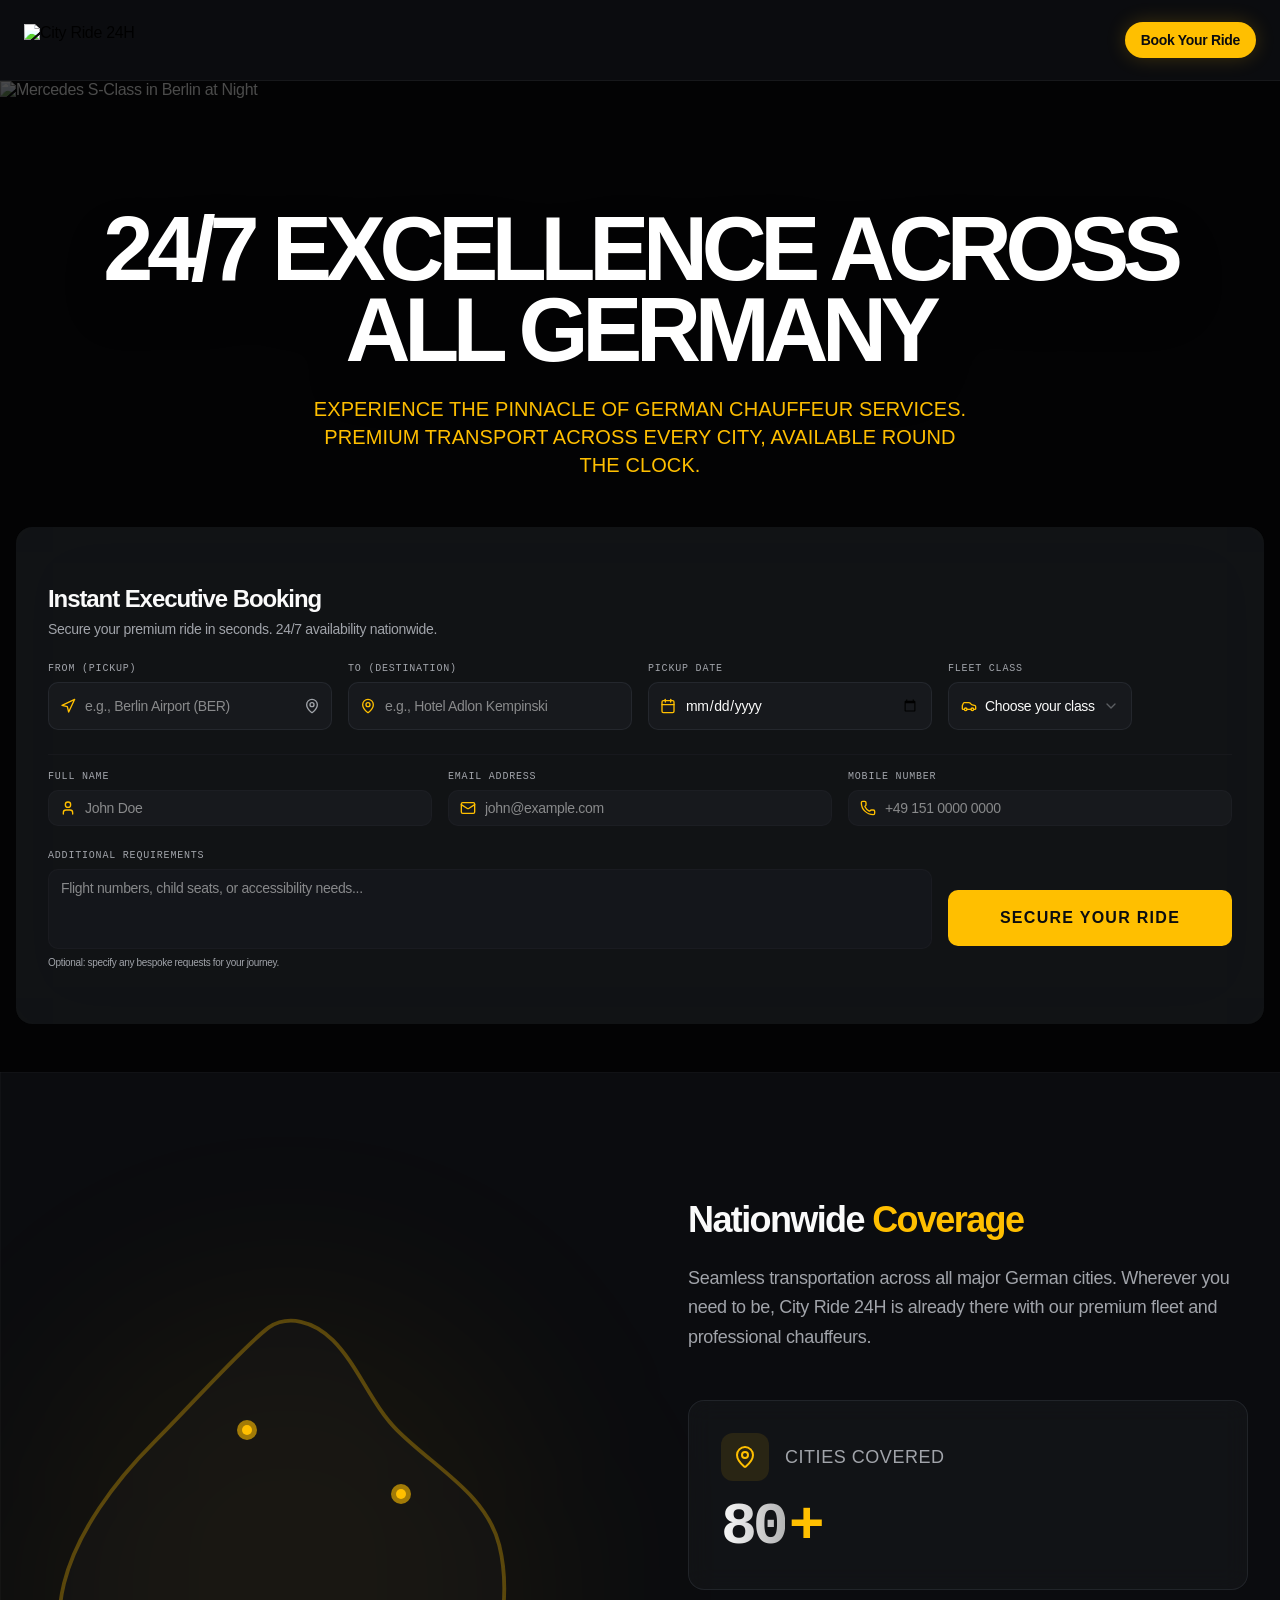
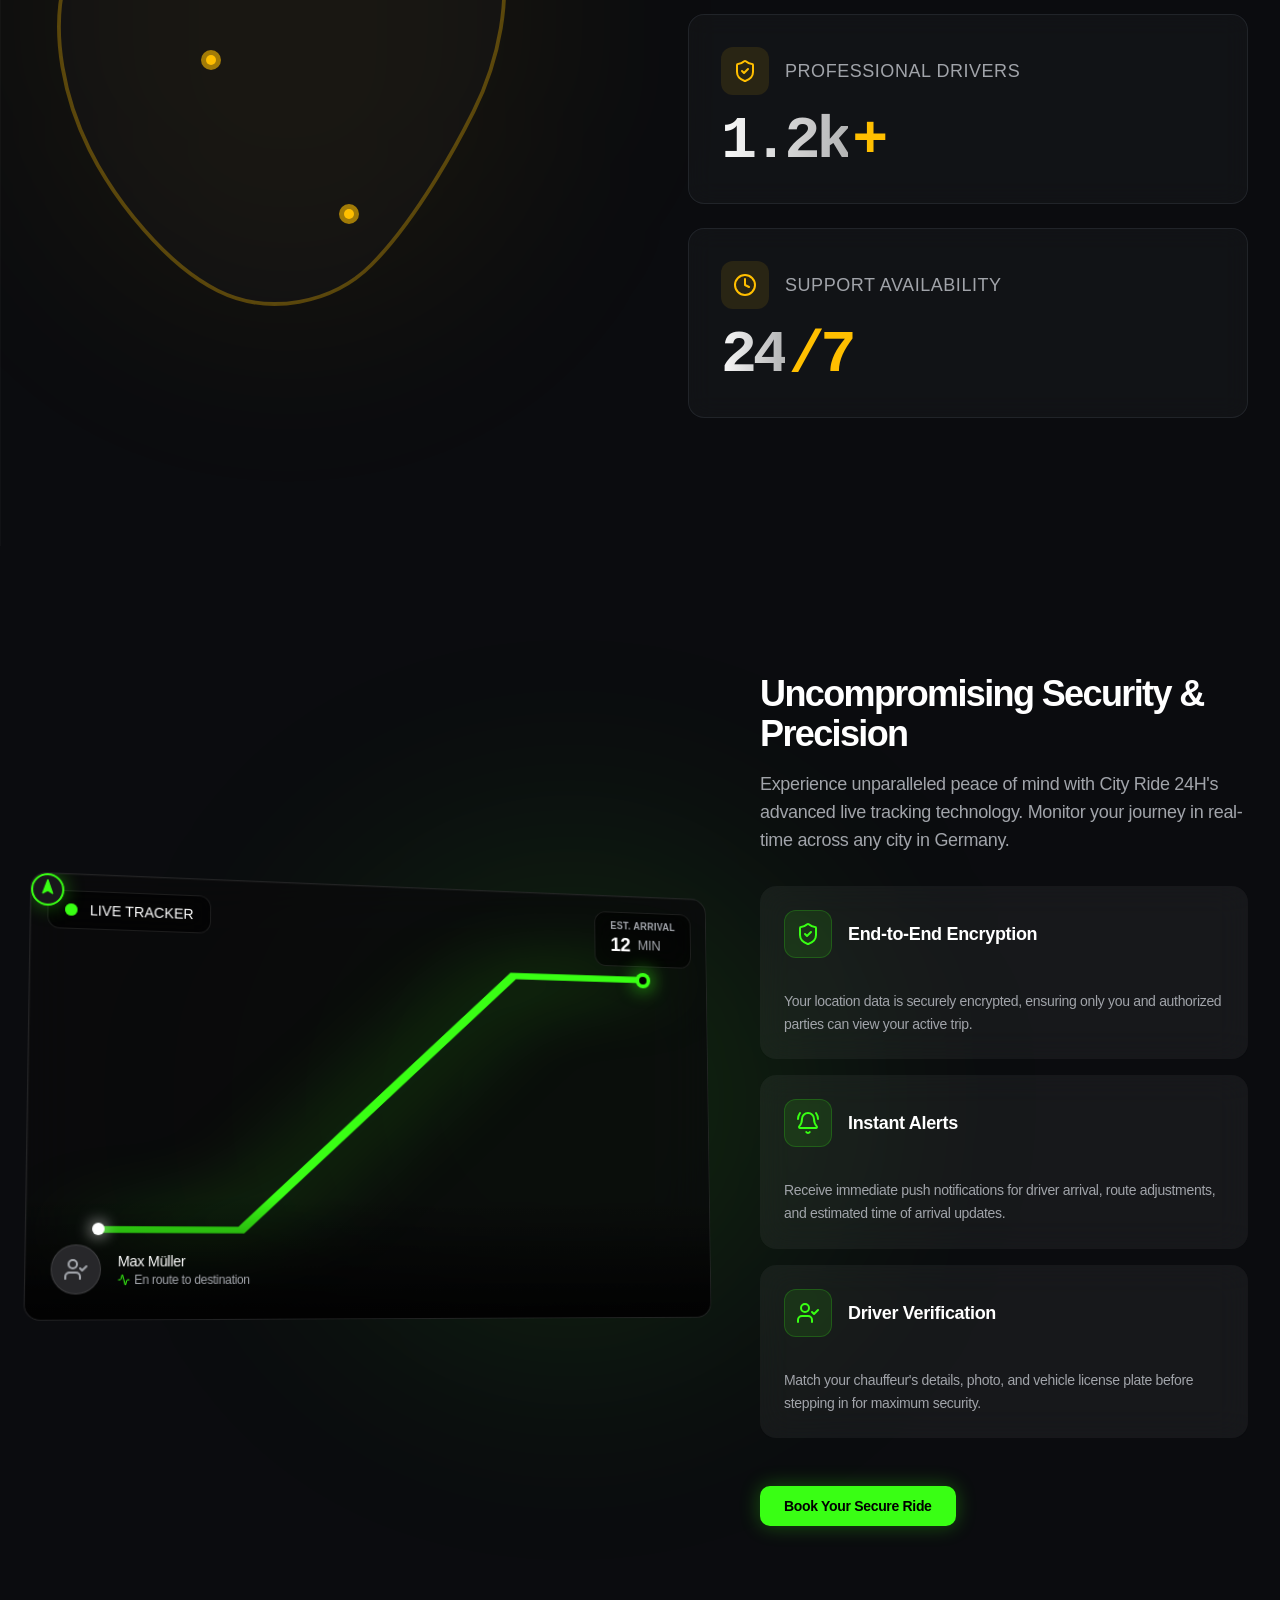
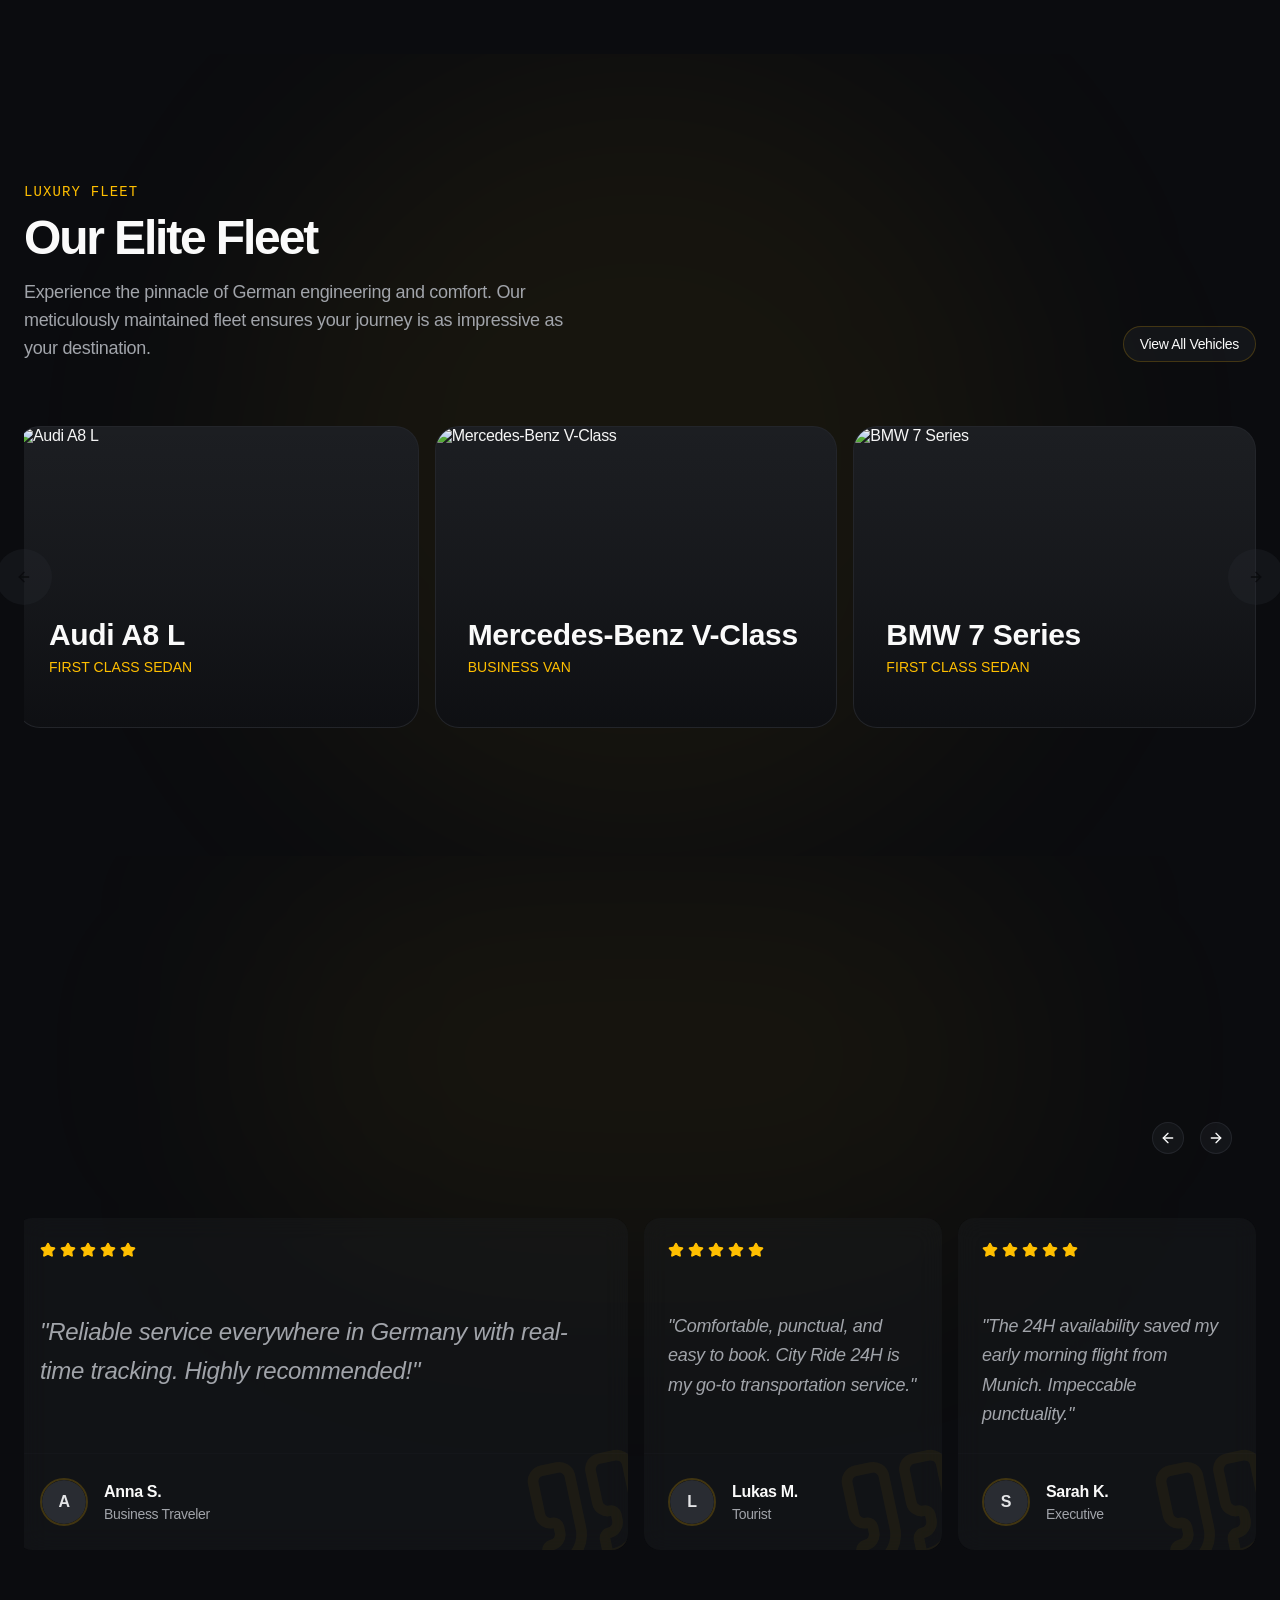
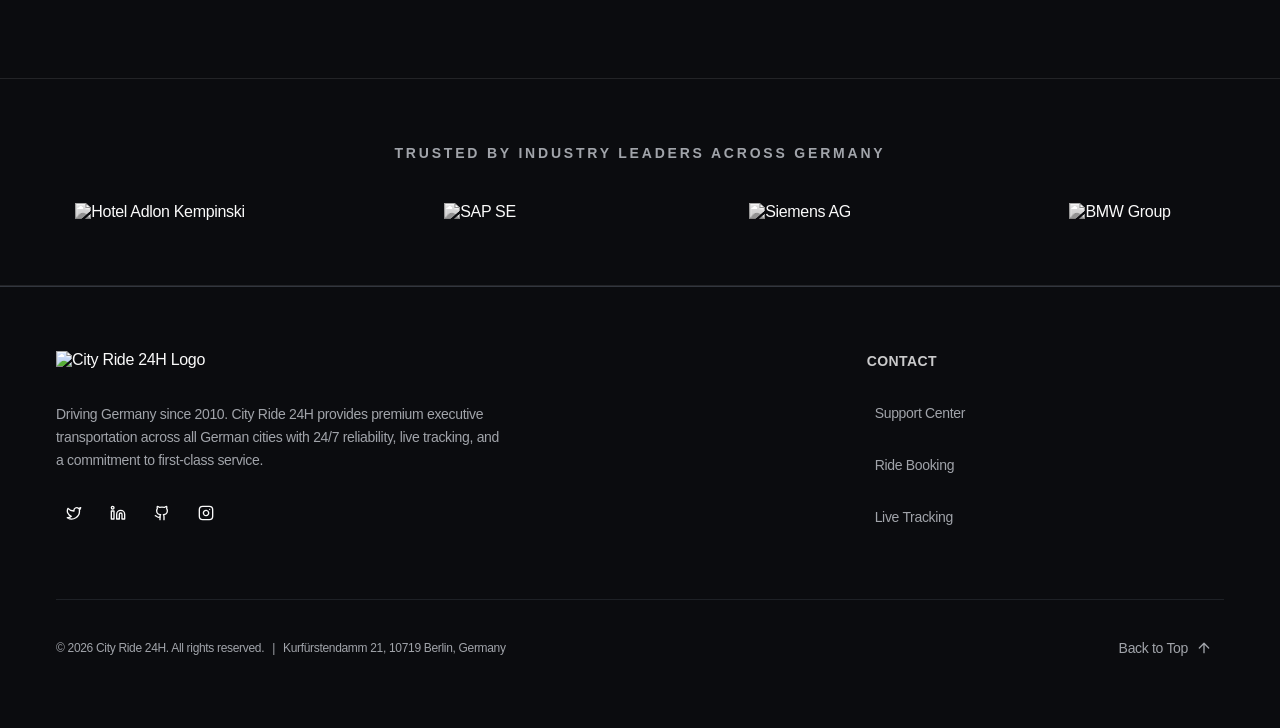
==== index.html @ a475030f "Create index.html" ====
<!DOCTYPE html>
<html lang="en-US">
    <head>
        <meta charset="UTF-8">
        <meta name="viewport" content="width=device-width, initial-scale=1">
        <link rel="profile" href="https://gmpg.org/xfn/11">
        <title>City Ride 24H &#8211;Your 24/7 Rides Masters</title>
        <meta name='robots' content='max-image-preview:large'/>
        <link rel="alternate" type="application/rss+xml" title="City Ride 24H &raquo; Feed" href="https://www.cityride24h.de/feed/"/>
        <link rel="alternate" type="application/rss+xml" title="City Ride 24H &raquo; Comments Feed" href="https://www.cityride24h.de/comments/feed/"/>
        <link rel="alternate" title="oEmbed (JSON)" type="application/json+oembed" href="https://www.cityride24h.de/wp-json/oembed/1.0/embed?url=https%3A%2F%2Fwww.cityride24h.de%2F"/>
        <link rel="alternate" title="oEmbed (XML)" type="text/xml+oembed" href="https://www.cityride24h.de/wp-json/oembed/1.0/embed?url=https%3A%2F%2Fwww.cityride24h.de%2F&#038;format=xml"/>
        <style id='wp-img-auto-sizes-contain-inline-css' type='text/css'>
            img:is([sizes=auto i],[sizes^="auto," i]) {
                contain-intrinsic-size: 3000px 1500px
            }

            /*# sourceURL=wp-img-auto-sizes-contain-inline-css */
        </style>
        <style id='wp-emoji-styles-inline-css' type='text/css'>
            img.wp-smiley, img.emoji {
                display: inline !important;
                border: none !important;
                box-shadow: none !important;
                height: 1em !important;
                width: 1em !important;
                margin: 0 0.07em !important;
                vertical-align: -0.1em !important;
                background: none !important;
                padding: 0 !important;
            }

            /*# sourceURL=wp-emoji-styles-inline-css */
        </style>
        <style id='wp-block-library-inline-css' type='text/css'>
            :root {
                --wp-block-synced-color: #7a00df;
                --wp-block-synced-color--rgb: 122,0,223;
                --wp-bound-block-color: var(--wp-block-synced-color);
                --wp-editor-canvas-background: #ddd;
                --wp-admin-theme-color: #007cba;
                --wp-admin-theme-color--rgb: 0,124,186;
                --wp-admin-theme-color-darker-10: #006ba1;
                --wp-admin-theme-color-darker-10--rgb: 0,107,160.5;
                --wp-admin-theme-color-darker-20: #005a87;
                --wp-admin-theme-color-darker-20--rgb: 0,90,135;
                --wp-admin-border-width-focus: 2px
            }

            @media (min-resolution: 192dpi) {
                :root {
                    --wp-admin-border-width-focus:1.5px
                }
            }

            .wp-element-button {
                cursor: pointer
            }

            :root .has-very-light-gray-background-color {
                background-color: #eee
            }

            :root .has-very-dark-gray-background-color {
                background-color: #313131
            }

            :root .has-very-light-gray-color {
                color: #eee
            }

            :root .has-very-dark-gray-color {
                color: #313131
            }

            :root .has-vivid-green-cyan-to-vivid-cyan-blue-gradient-background {
                background: linear-gradient(135deg,#00d084,#0693e3)
            }

            :root .has-purple-crush-gradient-background {
                background: linear-gradient(135deg,#34e2e4,#4721fb 50%,#ab1dfe)
            }

            :root .has-hazy-dawn-gradient-background {
                background: linear-gradient(135deg,#faaca8,#dad0ec)
            }

            :root .has-subdued-olive-gradient-background {
                background: linear-gradient(135deg,#fafae1,#67a671)
            }

            :root .has-atomic-cream-gradient-background {
                background: linear-gradient(135deg,#fdd79a,#004a59)
            }

            :root .has-nightshade-gradient-background {
                background: linear-gradient(135deg,#330968,#31cdcf)
            }

            :root .has-midnight-gradient-background {
                background: linear-gradient(135deg,#020381,#2874fc)
            }

            :root {
                --wp--preset--font-size--normal: 16px;
                --wp--preset--font-size--huge: 42px
            }

            .has-regular-font-size {
                font-size: 1em
            }

            .has-larger-font-size {
                font-size: 2.625em
            }

            .has-normal-font-size {
                font-size: var(--wp--preset--font-size--normal)
            }

            .has-huge-font-size {
                font-size: var(--wp--preset--font-size--huge)
            }

            .has-text-align-center {
                text-align: center
            }

            .has-text-align-left {
                text-align: left
            }

            .has-text-align-right {
                text-align: right
            }

            .has-fit-text {
                white-space: nowrap!important
            }

            #end-resizable-editor-section {
                display: none
            }

            .aligncenter {
                clear: both
            }

            .items-justified-left {
                justify-content: flex-start
            }

            .items-justified-center {
                justify-content: center
            }

            .items-justified-right {
                justify-content: flex-end
            }

            .items-justified-space-between {
                justify-content: space-between
            }

            .screen-reader-text {
                border: 0;
                clip-path: inset(50%);
                height: 1px;
                margin: -1px;
                overflow: hidden;
                padding: 0;
                position: absolute;
                width: 1px;
                word-wrap: normal!important
            }

            .screen-reader-text:focus {
                background-color: #ddd;
                clip-path: none;
                color: #444;
                display: block;
                font-size: 1em;
                height: auto;
                left: 5px;
                line-height: normal;
                padding: 15px 23px 14px;
                text-decoration: none;
                top: 5px;
                width: auto;
                z-index: 100000
            }

            html :where(.has-border-color) {
                border-style: solid
            }

            html :where([style*=border-top-color]) {
                border-top-style: solid
            }

            html :where([style*=border-right-color]) {
                border-right-style: solid
            }

            html :where([style*=border-bottom-color]) {
                border-bottom-style: solid
            }

            html :where([style*=border-left-color]) {
                border-left-style: solid
            }

            html :where([style*=border-width]) {
                border-style: solid
            }

            html :where([style*=border-top-width]) {
                border-top-style: solid
            }

            html :where([style*=border-right-width]) {
                border-right-style: solid
            }

            html :where([style*=border-bottom-width]) {
                border-bottom-style: solid
            }

            html :where([style*=border-left-width]) {
                border-left-style: solid
            }

            html :where(img[class*=wp-image-]) {
                height: auto;
                max-width: 100%
            }

            :where(figure) {
                margin: 0 0 1em
            }

            html :where(.is-position-sticky) {
                --wp-admin--admin-bar--position-offset: var(--wp-admin--admin-bar--height,0px)
            }

            @media screen and (max-width: 600px) {
                html :where(.is-position-sticky) {
                    --wp-admin--admin-bar--position-offset:0px
                }
            }

            /*# sourceURL=wp-block-library-inline-css */
        </style>
        <style id='classic-theme-styles-inline-css' type='text/css'>
            /*! This file is auto-generated */
            .wp-block-button__link {
                color: #fff;
                background-color: #32373c;
                border-radius: 9999px;
                box-shadow: none;
                text-decoration: none;
                padding: calc(.667em + 2px) calc(1.333em + 2px);
                font-size: 1.125em
            }

            .wp-block-file__button {
                background: #32373c;
                color: #fff;
                text-decoration: none
            }

            /*# sourceURL=/wp-includes/css/classic-themes.min.css */
        </style>
        <style id='global-styles-inline-css' type='text/css'>
            :root {
                --wp--preset--aspect-ratio--square: 1;
                --wp--preset--aspect-ratio--4-3: 4/3;
                --wp--preset--aspect-ratio--3-4: 3/4;
                --wp--preset--aspect-ratio--3-2: 3/2;
                --wp--preset--aspect-ratio--2-3: 2/3;
                --wp--preset--aspect-ratio--16-9: 16/9;
                --wp--preset--aspect-ratio--9-16: 9/16;
                --wp--preset--color--black: #000000;
                --wp--preset--color--cyan-bluish-gray: #abb8c3;
                --wp--preset--color--white: #ffffff;
                --wp--preset--color--pale-pink: #f78da7;
                --wp--preset--color--vivid-red: #cf2e2e;
                --wp--preset--color--luminous-vivid-orange: #ff6900;
                --wp--preset--color--luminous-vivid-amber: #fcb900;
                --wp--preset--color--light-green-cyan: #7bdcb5;
                --wp--preset--color--vivid-green-cyan: #00d084;
                --wp--preset--color--pale-cyan-blue: #8ed1fc;
                --wp--preset--color--vivid-cyan-blue: #0693e3;
                --wp--preset--color--vivid-purple: #9b51e0;
                --wp--preset--gradient--vivid-cyan-blue-to-vivid-purple: linear-gradient(135deg,rgb(6,147,227) 0%,rgb(155,81,224) 100%);
                --wp--preset--gradient--light-green-cyan-to-vivid-green-cyan: linear-gradient(135deg,rgb(122,220,180) 0%,rgb(0,208,130) 100%);
                --wp--preset--gradient--luminous-vivid-amber-to-luminous-vivid-orange: linear-gradient(135deg,rgb(252,185,0) 0%,rgb(255,105,0) 100%);
                --wp--preset--gradient--luminous-vivid-orange-to-vivid-red: linear-gradient(135deg,rgb(255,105,0) 0%,rgb(207,46,46) 100%);
                --wp--preset--gradient--very-light-gray-to-cyan-bluish-gray: linear-gradient(135deg,rgb(238,238,238) 0%,rgb(169,184,195) 100%);
                --wp--preset--gradient--cool-to-warm-spectrum: linear-gradient(135deg,rgb(74,234,220) 0%,rgb(151,120,209) 20%,rgb(207,42,186) 40%,rgb(238,44,130) 60%,rgb(251,105,98) 80%,rgb(254,248,76) 100%);
                --wp--preset--gradient--blush-light-purple: linear-gradient(135deg,rgb(255,206,236) 0%,rgb(152,150,240) 100%);
                --wp--preset--gradient--blush-bordeaux: linear-gradient(135deg,rgb(254,205,165) 0%,rgb(254,45,45) 50%,rgb(107,0,62) 100%);
                --wp--preset--gradient--luminous-dusk: linear-gradient(135deg,rgb(255,203,112) 0%,rgb(199,81,192) 50%,rgb(65,88,208) 100%);
                --wp--preset--gradient--pale-ocean: linear-gradient(135deg,rgb(255,245,203) 0%,rgb(182,227,212) 50%,rgb(51,167,181) 100%);
                --wp--preset--gradient--electric-grass: linear-gradient(135deg,rgb(202,248,128) 0%,rgb(113,206,126) 100%);
                --wp--preset--gradient--midnight: linear-gradient(135deg,rgb(2,3,129) 0%,rgb(40,116,252) 100%);
                --wp--preset--font-size--small: 13px;
                --wp--preset--font-size--medium: 20px;
                --wp--preset--font-size--large: 36px;
                --wp--preset--font-size--x-large: 42px;
                --wp--preset--spacing--20: 0.44rem;
                --wp--preset--spacing--30: 0.67rem;
                --wp--preset--spacing--40: 1rem;
                --wp--preset--spacing--50: 1.5rem;
                --wp--preset--spacing--60: 2.25rem;
                --wp--preset--spacing--70: 3.38rem;
                --wp--preset--spacing--80: 5.06rem;
                --wp--preset--shadow--natural: 6px 6px 9px rgba(0, 0, 0, 0.2);
                --wp--preset--shadow--deep: 12px 12px 50px rgba(0, 0, 0, 0.4);
                --wp--preset--shadow--sharp: 6px 6px 0px rgba(0, 0, 0, 0.2);
                --wp--preset--shadow--outlined: 6px 6px 0px -3px rgb(255, 255, 255), 6px 6px rgb(0, 0, 0);
                --wp--preset--shadow--crisp: 6px 6px 0px rgb(0, 0, 0);
            }

            :where(.is-layout-flex) {
                gap: 0.5em;
            }

            :where(.is-layout-grid) {
                gap: 0.5em;
            }

            body .is-layout-flex {
                display: flex;
            }

            .is-layout-flex {
                flex-wrap: wrap;
                align-items: center;
            }

            .is-layout-flex > :is(*, div) {
                margin: 0;
            }

            body .is-layout-grid {
                display: grid;
            }

            .is-layout-grid > :is(*, div) {
                margin: 0;
            }

            :where(.wp-block-columns.is-layout-flex) {
                gap: 2em;
            }

            :where(.wp-block-columns.is-layout-grid) {
                gap: 2em;
            }

            :where(.wp-block-post-template.is-layout-flex) {
                gap: 1.25em;
            }

            :where(.wp-block-post-template.is-layout-grid) {
                gap: 1.25em;
            }

            .has-black-color {
                color: var(--wp--preset--color--black) !important;
            }

            .has-cyan-bluish-gray-color {
                color: var(--wp--preset--color--cyan-bluish-gray) !important;
            }

            .has-white-color {
                color: var(--wp--preset--color--white) !important;
            }

            .has-pale-pink-color {
                color: var(--wp--preset--color--pale-pink) !important;
            }

            .has-vivid-red-color {
                color: var(--wp--preset--color--vivid-red) !important;
            }

            .has-luminous-vivid-orange-color {
                color: var(--wp--preset--color--luminous-vivid-orange) !important;
            }

            .has-luminous-vivid-amber-color {
                color: var(--wp--preset--color--luminous-vivid-amber) !important;
            }

            .has-light-green-cyan-color {
                color: var(--wp--preset--color--light-green-cyan) !important;
            }

            .has-vivid-green-cyan-color {
                color: var(--wp--preset--color--vivid-green-cyan) !important;
            }

            .has-pale-cyan-blue-color {
                color: var(--wp--preset--color--pale-cyan-blue) !important;
            }

            .has-vivid-cyan-blue-color {
                color: var(--wp--preset--color--vivid-cyan-blue) !important;
            }

            .has-vivid-purple-color {
                color: var(--wp--preset--color--vivid-purple) !important;
            }

            .has-black-background-color {
                background-color: var(--wp--preset--color--black) !important;
            }

            .has-cyan-bluish-gray-background-color {
                background-color: var(--wp--preset--color--cyan-bluish-gray) !important;
            }

            .has-white-background-color {
                background-color: var(--wp--preset--color--white) !important;
            }

            .has-pale-pink-background-color {
                background-color: var(--wp--preset--color--pale-pink) !important;
            }

            .has-vivid-red-background-color {
                background-color: var(--wp--preset--color--vivid-red) !important;
            }

            .has-luminous-vivid-orange-background-color {
                background-color: var(--wp--preset--color--luminous-vivid-orange) !important;
            }

            .has-luminous-vivid-amber-background-color {
                background-color: var(--wp--preset--color--luminous-vivid-amber) !important;
            }

            .has-light-green-cyan-background-color {
                background-color: var(--wp--preset--color--light-green-cyan) !important;
            }

            .has-vivid-green-cyan-background-color {
                background-color: var(--wp--preset--color--vivid-green-cyan) !important;
            }

            .has-pale-cyan-blue-background-color {
                background-color: var(--wp--preset--color--pale-cyan-blue) !important;
            }

            .has-vivid-cyan-blue-background-color {
                background-color: var(--wp--preset--color--vivid-cyan-blue) !important;
            }

            .has-vivid-purple-background-color {
                background-color: var(--wp--preset--color--vivid-purple) !important;
            }

            .has-black-border-color {
                border-color: var(--wp--preset--color--black) !important;
            }

            .has-cyan-bluish-gray-border-color {
                border-color: var(--wp--preset--color--cyan-bluish-gray) !important;
            }

            .has-white-border-color {
                border-color: var(--wp--preset--color--white) !important;
            }

            .has-pale-pink-border-color {
                border-color: var(--wp--preset--color--pale-pink) !important;
            }

            .has-vivid-red-border-color {
                border-color: var(--wp--preset--color--vivid-red) !important;
            }

            .has-luminous-vivid-orange-border-color {
                border-color: var(--wp--preset--color--luminous-vivid-orange) !important;
            }

            .has-luminous-vivid-amber-border-color {
                border-color: var(--wp--preset--color--luminous-vivid-amber) !important;
            }

            .has-light-green-cyan-border-color {
                border-color: var(--wp--preset--color--light-green-cyan) !important;
            }

            .has-vivid-green-cyan-border-color {
                border-color: var(--wp--preset--color--vivid-green-cyan) !important;
            }

            .has-pale-cyan-blue-border-color {
                border-color: var(--wp--preset--color--pale-cyan-blue) !important;
            }

            .has-vivid-cyan-blue-border-color {
                border-color: var(--wp--preset--color--vivid-cyan-blue) !important;
            }

            .has-vivid-purple-border-color {
                border-color: var(--wp--preset--color--vivid-purple) !important;
            }

            .has-vivid-cyan-blue-to-vivid-purple-gradient-background {
                background: var(--wp--preset--gradient--vivid-cyan-blue-to-vivid-purple) !important;
            }

            .has-light-green-cyan-to-vivid-green-cyan-gradient-background {
                background: var(--wp--preset--gradient--light-green-cyan-to-vivid-green-cyan) !important;
            }

            .has-luminous-vivid-amber-to-luminous-vivid-orange-gradient-background {
                background: var(--wp--preset--gradient--luminous-vivid-amber-to-luminous-vivid-orange) !important;
            }

            .has-luminous-vivid-orange-to-vivid-red-gradient-background {
                background: var(--wp--preset--gradient--luminous-vivid-orange-to-vivid-red) !important;
            }

            .has-very-light-gray-to-cyan-bluish-gray-gradient-background {
                background: var(--wp--preset--gradient--very-light-gray-to-cyan-bluish-gray) !important;
            }

            .has-cool-to-warm-spectrum-gradient-background {
                background: var(--wp--preset--gradient--cool-to-warm-spectrum) !important;
            }

            .has-blush-light-purple-gradient-background {
                background: var(--wp--preset--gradient--blush-light-purple) !important;
            }

            .has-blush-bordeaux-gradient-background {
                background: var(--wp--preset--gradient--blush-bordeaux) !important;
            }

            .has-luminous-dusk-gradient-background {
                background: var(--wp--preset--gradient--luminous-dusk) !important;
            }

            .has-pale-ocean-gradient-background {
                background: var(--wp--preset--gradient--pale-ocean) !important;
            }

            .has-electric-grass-gradient-background {
                background: var(--wp--preset--gradient--electric-grass) !important;
            }

            .has-midnight-gradient-background {
                background: var(--wp--preset--gradient--midnight) !important;
            }

            .has-small-font-size {
                font-size: var(--wp--preset--font-size--small) !important;
            }

            .has-medium-font-size {
                font-size: var(--wp--preset--font-size--medium) !important;
            }

            .has-large-font-size {
                font-size: var(--wp--preset--font-size--large) !important;
            }

            .has-x-large-font-size {
                font-size: var(--wp--preset--font-size--x-large) !important;
            }

            /*# sourceURL=global-styles-inline-css */
        </style>
        <link rel='stylesheet' id='wvc-theme-style-css' href='https://www.cityride24h.de/wp-content/themes/wvc-theme/style.css?ver=1.13.50' type='text/css' media='all'/>
        <style id='wvc-page-style-inline-css' type='text/css'>
            @layer properties {
                @supports (((-webkit-hyphens: none)) and (not (margin-trim:inline))) or ((-moz-orient:inline) and (not (color:rgb(from red r g b)))) {
                    *,:before,:after,::backdrop {
                        --tw-translate-x:0;
                        --tw-translate-y: 0;
                        --tw-translate-z: 0;
                        --tw-scale-x: 1;
                        --tw-scale-y: 1;
                        --tw-scale-z: 1;
                        --tw-rotate-x: initial;
                        --tw-rotate-y: initial;
                        --tw-rotate-z: initial;
                        --tw-skew-x: initial;
                        --tw-skew-y: initial;
                        --tw-scroll-snap-strictness: proximity;
                        --tw-space-y-reverse: 0;
                        --tw-space-x-reverse: 0;
                        --tw-border-style: solid;
                        --tw-gradient-position: initial;
                        --tw-gradient-from: #0000;
                        --tw-gradient-via: #0000;
                        --tw-gradient-to: #0000;
                        --tw-gradient-stops: initial;
                        --tw-gradient-via-stops: initial;
                        --tw-gradient-from-position: 0%;
                        --tw-gradient-via-position: 50%;
                        --tw-gradient-to-position: 100%;
                        --tw-leading: initial;
                        --tw-font-weight: initial;
                        --tw-tracking: initial;
                        --tw-ordinal: initial;
                        --tw-slashed-zero: initial;
                        --tw-numeric-figure: initial;
                        --tw-numeric-spacing: initial;
                        --tw-numeric-fraction: initial;
                        --tw-shadow: 0 0 #0000;
                        --tw-shadow-color: initial;
                        --tw-shadow-alpha: 100%;
                        --tw-inset-shadow: 0 0 #0000;
                        --tw-inset-shadow-color: initial;
                        --tw-inset-shadow-alpha: 100%;
                        --tw-ring-color: initial;
                        --tw-ring-shadow: 0 0 #0000;
                        --tw-inset-ring-color: initial;
                        --tw-inset-ring-shadow: 0 0 #0000;
                        --tw-ring-inset: initial;
                        --tw-ring-offset-width: 0px;
                        --tw-ring-offset-color: #fff;
                        --tw-ring-offset-shadow: 0 0 #0000;
                        --tw-outline-style: solid;
                        --tw-blur: initial;
                        --tw-brightness: initial;
                        --tw-contrast: initial;
                        --tw-grayscale: initial;
                        --tw-hue-rotate: initial;
                        --tw-invert: initial;
                        --tw-opacity: initial;
                        --tw-saturate: initial;
                        --tw-sepia: initial;
                        --tw-drop-shadow: initial;
                        --tw-drop-shadow-color: initial;
                        --tw-drop-shadow-alpha: 100%;
                        --tw-drop-shadow-size: initial;
                        --tw-backdrop-blur: initial;
                        --tw-backdrop-brightness: initial;
                        --tw-backdrop-contrast: initial;
                        --tw-backdrop-grayscale: initial;
                        --tw-backdrop-hue-rotate: initial;
                        --tw-backdrop-invert: initial;
                        --tw-backdrop-opacity: initial;
                        --tw-backdrop-saturate: initial;
                        --tw-backdrop-sepia: initial;
                        --tw-duration: initial;
                        --tw-ease: initial;
                        --tw-content: "";
                        --tw-animation-delay: 0s;
                        --tw-animation-direction: normal;
                        --tw-animation-duration: initial;
                        --tw-animation-fill-mode: none;
                        --tw-animation-iteration-count: 1;
                        --tw-enter-blur: 0;
                        --tw-enter-opacity: 1;
                        --tw-enter-rotate: 0;
                        --tw-enter-scale: 1;
                        --tw-enter-translate-x: 0;
                        --tw-enter-translate-y: 0;
                        --tw-exit-blur: 0;
                        --tw-exit-opacity: 1;
                        --tw-exit-rotate: 0;
                        --tw-exit-scale: 1;
                        --tw-exit-translate-x: 0;
                        --tw-exit-translate-y: 0
                    }
                }
            }

            @layer theme {
                :root,:host {
                    --font-sans: var(--font-sans);
                    --font-serif: var(--font-serif);
                    --font-mono: var(--font-mono);
                    --color-red-500: oklch(63.7% .237 25.331);
                    --color-red-600: oklch(57.7% .245 27.325);
                    --color-green-600: oklch(62.7% .194 149.214);
                    --color-gray-100: oklch(96.7% .003 264.542);
                    --color-gray-200: oklch(92.8% .006 264.531);
                    --color-zinc-400: oklch(70.5% .015 286.067);
                    --color-zinc-800: oklch(27.4% .006 286.033);
                    --color-zinc-900: oklch(21% .006 285.885);
                    --color-zinc-950: oklch(14.1% .005 285.823);
                    --color-neutral-100: oklch(97% 0 0);
                    --color-neutral-300: oklch(87% 0 0);
                    --color-black: #000;
                    --color-white: #fff;
                    --spacing: .25rem;
                    --container-xs: 20rem;
                    --container-sm: 24rem;
                    --container-md: 28rem;
                    --container-lg: 32rem;
                    --container-xl: 36rem;
                    --container-2xl: 42rem;
                    --container-3xl: 48rem;
                    --container-4xl: 56rem;
                    --container-5xl: 64rem;
                    --container-6xl: 72rem;
                    --container-7xl: 80rem;
                    --text-xs: .75rem;
                    --text-xs--line-height: calc(1/.75);
                    --text-sm: .875rem;
                    --text-sm--line-height: calc(1.25/.875);
                    --text-base: 1rem;
                    --text-base--line-height: calc(1.5/1);
                    --text-lg: 1.125rem;
                    --text-lg--line-height: calc(1.75/1.125);
                    --text-xl: 1.25rem;
                    --text-xl--line-height: calc(1.75/1.25);
                    --text-2xl: 1.5rem;
                    --text-2xl--line-height: calc(2/1.5);
                    --text-3xl: 1.875rem;
                    --text-3xl--line-height: calc(2.25/1.875);
                    --text-4xl: 2.25rem;
                    --text-4xl--line-height: calc(2.5/2.25);
                    --text-5xl: 3rem;
                    --text-5xl--line-height: 1;
                    --text-6xl: 3.75rem;
                    --text-6xl--line-height: 1;
                    --text-7xl: 4.5rem;
                    --text-7xl--line-height: 1;
                    --font-weight-normal: 400;
                    --font-weight-medium: 500;
                    --font-weight-semibold: 600;
                    --font-weight-bold: 700;
                    --font-weight-extrabold: 800;
                    --font-weight-black: 900;
                    --tracking-normal: var(--tracking-normal);
                    --leading-tight: 1.25;
                    --leading-relaxed: 1.625;
                    --leading-loose: 2;
                    --radius-2xl: 1rem;
                    --radius-3xl: 1.5rem;
                    --shadow-2xs: var(--shadow-2xs);
                    --shadow-xs: var(--shadow-xs);
                    --shadow-sm: var(--shadow-sm);
                    --shadow-md: var(--shadow-md);
                    --shadow-lg: var(--shadow-lg);
                    --shadow-xl: var(--shadow-xl);
                    --shadow-2xl: var(--shadow-2xl);
                    --drop-shadow-2xl: 0 25px 25px #00000026;
                    --ease-out: cubic-bezier(0,0,.2,1);
                    --ease-in-out: cubic-bezier(.4,0,.2,1);
                    --animate-spin: spin 1s linear infinite;
                    --animate-ping: ping 1s cubic-bezier(0,0,.2,1)infinite;
                    --animate-pulse: pulse 2s cubic-bezier(.4,0,.6,1)infinite;
                    --blur-sm: 8px;
                    --blur-md: 12px;
                    --blur-lg: 16px;
                    --blur-xl: 24px;
                    --blur-2xl: 40px;
                    --blur-3xl: 64px;
                    --aspect-video: 16/9;
                    --default-transition-duration: .15s;
                    --default-transition-timing-function: cubic-bezier(.4,0,.2,1);
                    --default-font-family: var(--font-sans);
                    --default-mono-font-family: var(--font-mono);
                    --shadow: var(--shadow);
                    --color-primary: var(--primary);
                    --color-border: var(--border);
                    --font-inter: var(--font-inter);
                    --font-roboto-mono: var(--font-roboto-mono);
                    --font-playfair: var(--font-playfair);
                    --font-caveat: var(--font-caveat);
                    --font-calSans: var(--font-calSans);
                    --font-bebas-neue: var(--font-bebas-neue);
                    --font-instrumentSerif: var(--font-instrumentSerif);
                    --font-merriweather: var(--font-merriweather);
                    --font-ubuntu: var(--font-ubuntu);
                    --font-dm-sans: var(--font-dm-sans);
                    --font-instrument-sans: var(--font-instrument-sans);
                    --font-assistant: var(--font-assistant);
                    --font-poppins: var(--font-poppins);
                    --font-hedvigLettersSerif: var(--font-hedvigLettersSerif);
                    --font-antonio: var(--font-antonio)
                }
            }

            @layer base {
                *,:after,:before,::backdrop {
                    box-sizing: border-box;
                    border: 0 solid;
                    margin: 0;
                    padding: 0
                }

                ::file-selector-button {
                    box-sizing: border-box;
                    border: 0 solid;
                    margin: 0;
                    padding: 0
                }

                html,: host {
                    -webkit-text-size-adjust:100%;
                    tab-size: 4;
                    line-height: 1.5;
                    font-family: var(--default-font-family,ui-sans-serif,system-ui,sans-serif,"Apple Color Emoji","Segoe UI Emoji","Segoe UI Symbol","Noto Color Emoji");
                    font-feature-settings: var(--default-font-feature-settings,normal);
                    font-variation-settings: var(--default-font-variation-settings,normal);
                    -webkit-tap-highlight-color: transparent
                }

                hr {
                    height: 0;
                    color: inherit;
                    border-top-width: 1px
                }

                abbr: where([title]) {
                    -webkit-text-decoration:underline dotted;
                    text-decoration: underline dotted
                }

                h1,h2,h3,h4,h5,h6 {
                    font-size: inherit;
                    font-weight: inherit
                }

                a {
                    color: inherit;
                    -webkit-text-decoration: inherit;
                    -webkit-text-decoration: inherit;
                    -webkit-text-decoration: inherit;
                    text-decoration: inherit
                }

                b,strong {
                    font-weight: bolder
                }

                code,kbd,samp,pre {
                    font-family: var(--default-mono-font-family,ui-monospace,SFMono-Regular,Menlo,Monaco,Consolas,"Liberation Mono","Courier New",monospace);
                    font-feature-settings: var(--default-mono-font-feature-settings,normal);
                    font-variation-settings: var(--default-mono-font-variation-settings,normal);
                    font-size: 1em
                }

                small {
                    font-size: 80%
                }

                sub,sup {
                    vertical-align: baseline;
                    font-size: 75%;
                    line-height: 0;
                    position: relative
                }

                sub {
                    bottom: -.25em
                }

                sup {
                    top: -.5em
                }

                table {
                    text-indent: 0;
                    border-color: inherit;
                    border-collapse: collapse
                }

                :-moz-focusring {
                    outline: auto
                }

                progress {
                    vertical-align: baseline
                }

                summary {
                    display: list-item
                }

                ol,ul,menu {
                    list-style: none
                }

                img,svg,video,canvas,audio,iframe,embed,object {
                    vertical-align: middle;
                    display: block
                }

                img,video {
                    max-width: 100%;
                    height: auto
                }

                button,input,select,optgroup,textarea {
                    font: inherit;
                    font-feature-settings: inherit;
                    font-variation-settings: inherit;
                    letter-spacing: inherit;
                    color: inherit;
                    opacity: 1;
                    background-color: #0000;
                    border-radius: 0
                }

                ::file-selector-button {
                    font: inherit;
                    font-feature-settings: inherit;
                    font-variation-settings: inherit;
                    letter-spacing: inherit;
                    color: inherit;
                    opacity: 1;
                    background-color: #0000;
                    border-radius: 0
                }

                :where(select: is([multiple],[size])) optgroup {
                    font-weight:bolder
                }

                :where(select: is([multiple],[size])) optgroup option {
                    padding-inline-start:20px
                }

                ::file-selector-button {
                    margin-inline-end:4px}

                ::placeholder {
                    opacity: 1
                }

                @supports (not ((-webkit-appearance: -apple-pay-button))) or (contain-intrinsic-size:1px) {
                    ::placeholder {
                        color:currentColor
                    }

                    @supports (color: color-mix(in lab,red,red)) {
                        ::placeholder {
                            color:color-mix(in oklab,currentcolor 50%,transparent)
                        }
                    }
                }

                textarea {
                    resize: vertical
                }

                ::-webkit-search-decoration {
                    -webkit-appearance: none
                }

                ::-webkit-date-and-time-value {
                    min-height: 1lh;
                    text-align: inherit
                }

                ::-webkit-datetime-edit {
                    display: inline-flex
                }

                ::-webkit-datetime-edit-fields-wrapper {
                    padding: 0
                }

                ::-webkit-datetime-edit {
                    padding-block:0}

                ::-webkit-datetime-edit-year-field {
                    padding-block:0}

                ::-webkit-datetime-edit-month-field {
                    padding-block:0}

                ::-webkit-datetime-edit-day-field {
                    padding-block:0}

                ::-webkit-datetime-edit-hour-field {
                    padding-block:0}

                ::-webkit-datetime-edit-minute-field {
                    padding-block:0}

                ::-webkit-datetime-edit-second-field {
                    padding-block:0}

                ::-webkit-datetime-edit-millisecond-field {
                    padding-block:0}

                ::-webkit-datetime-edit-meridiem-field {
                    padding-block:0}

                :-moz-ui-invalid {
                    box-shadow: none
                }

                button,input: where([type=button],[type=reset],[type=submit]) {
                    appearance:button
                }

                ::file-selector-button {
                    appearance: button
                }

                ::-webkit-inner-spin-button {
                    height: auto
                }

                ::-webkit-outer-spin-button {
                    height: auto
                }

                [hidden]: where(:not([hidden=until-found])) {
                    display:none!important
                }

                @supports (color: color-mix(in lab,red,red)) {
                    * {
                        outline-color:color-mix(in oklab,var(--ring)50%,transparent)
                    }
                }

                body {
                    background-color: var(--background);
                    font-family: var(--font-sans);
                    color: var(--foreground);
                    -webkit-font-smoothing: antialiased;
                    -moz-osx-font-smoothing: grayscale;
                    scrollbar-gutter: stable
                }

                * {
                    border-color: var(--border);
                    outline-color: var(--ring)
                }

                @supports (color: color-mix(in lab,red,red)) {
                    * {
                        outline-color:color-mix(in oklab,var(--ring)50%,transparent)
                    }
                }

                body {
                    background-color: var(--background);
                    color: var(--foreground)
                }
            }

            @layer components {
                button {
                    cursor: pointer
                }

                [class*=border] {
                    border-color: var(--border)
                }
            }

            @layer utilities {
                .\@container\/card-header {
                    container: card-header/inline-size
                }

                .pointer-events-auto {
                    pointer-events: auto
                }

                .pointer-events-none {
                    pointer-events: none
                }

                .invisible {
                    visibility: hidden
                }

                .sr-only {
                    clip: rect(0,0,0,0);
                    white-space: nowrap;
                    border-width: 0;
                    width: 1px;
                    height: 1px;
                    margin: -1px;
                    padding: 0;
                    position: absolute;
                    overflow: hidden
                }

                .absolute {
                    position: absolute
                }

                .fixed {
                    position: fixed
                }

                .relative {
                    position: relative
                }

                .static {
                    position: static
                }

                .sticky {
                    position: sticky
                }

                .inset-0 {
                    inset: calc(var(--spacing)*0)
                }

                .inset-x-0 {
                    inset-inline: calc(var(--spacing)*0)
                }

                .inset-y-0 {
                    inset-block: calc(var(--spacing)*0)
                }

                .-top-1 {
                    top: calc(var(--spacing)*-1)
                }

                .-top-12 {
                    top: calc(var(--spacing)*-12)
                }

                .-top-24 {
                    top: calc(var(--spacing)*-24)
                }

                .top-0 {
                    top: calc(var(--spacing)*0)
                }

                .top-1 {
                    top: calc(var(--spacing)*1)
                }

                .top-1\.5 {
                    top: calc(var(--spacing)*1.5)
                }

                .top-1\/2 {
                    top: 50%
                }

                .top-1\/4 {
                    top: 25%
                }

                .top-3\.5 {
                    top: calc(var(--spacing)*3.5)
                }

                .top-4 {
                    top: calc(var(--spacing)*4)
                }

                .top-6 {
                    top: calc(var(--spacing)*6)
                }

                .top-8 {
                    top: calc(var(--spacing)*8)
                }

                .top-24 {
                    top: calc(var(--spacing)*24)
                }

                .top-\[-10\%\] {
                    top: -10%
                }

                .top-\[1px\] {
                    top: 1px
                }

                .top-\[20\%\] {
                    top: 20%
                }

                .top-\[50\%\] {
                    top: 50%
                }

                .top-\[60\%\] {
                    top: 60%
                }

                .top-\[80\%\] {
                    top: 80%
                }

                .top-full {
                    top: 100%
                }

                .-right-1 {
                    right: calc(var(--spacing)*-1)
                }

                .-right-6 {
                    right: calc(var(--spacing)*-6)
                }

                .-right-7 {
                    right: calc(var(--spacing)*-7)
                }

                .-right-12 {
                    right: calc(var(--spacing)*-12)
                }

                .-right-24 {
                    right: calc(var(--spacing)*-24)
                }

                .right-0 {
                    right: calc(var(--spacing)*0)
                }

                .right-1 {
                    right: calc(var(--spacing)*1)
                }

                .right-2 {
                    right: calc(var(--spacing)*2)
                }

                .right-3 {
                    right: calc(var(--spacing)*3)
                }

                .right-4 {
                    right: calc(var(--spacing)*4)
                }

                .right-6 {
                    right: calc(var(--spacing)*6)
                }

                .right-\[-5\%\] {
                    right: -5%
                }

                .right-full {
                    right: 100%
                }

                .-bottom-6 {
                    bottom: calc(var(--spacing)*-6)
                }

                .-bottom-12 {
                    bottom: calc(var(--spacing)*-12)
                }

                .-bottom-24 {
                    bottom: calc(var(--spacing)*-24)
                }

                .bottom-0 {
                    bottom: calc(var(--spacing)*0)
                }

                .bottom-6 {
                    bottom: calc(var(--spacing)*6)
                }

                .bottom-8 {
                    bottom: calc(var(--spacing)*8)
                }

                .bottom-\[-10\%\] {
                    bottom: -10%
                }

                .bottom-full {
                    bottom: 100%
                }

                .-left-7 {
                    left: calc(var(--spacing)*-7)
                }

                .-left-12 {
                    left: calc(var(--spacing)*-12)
                }

                .-left-\[41px\] {
                    left: -41px
                }

                .left-0 {
                    left: calc(var(--spacing)*0)
                }

                .left-1\/2 {
                    left: 50%
                }

                .left-1\/4 {
                    left: 25%
                }

                .left-2 {
                    left: calc(var(--spacing)*2)
                }

                .left-3 {
                    left: calc(var(--spacing)*3)
                }

                .left-4 {
                    left: calc(var(--spacing)*4)
                }

                .left-\[-5\%\] {
                    left: -5%
                }

                .left-\[10\%\] {
                    left: 10%
                }

                .left-\[50\%\] {
                    left: 50%
                }

                .left-\[90\%\] {
                    left: 90%
                }

                .left-full {
                    left: 100%
                }

                .isolate {
                    isolation: isolate
                }

                .z-0 {
                    z-index: 0
                }

                .z-10 {
                    z-index: 10
                }

                .z-20 {
                    z-index: 20
                }

                .z-30 {
                    z-index: 30
                }

                .z-50 {
                    z-index: 50
                }

                .z-\[1\] {
                    z-index: 1
                }

                .col-start-2 {
                    grid-column-start: 2
                }

                .row-span-2 {
                    grid-row: span 2/span 2
                }

                .row-start-1 {
                    grid-row-start: 1
                }

                .container {
                    width: 100%
                }

                @media (min-width: 640px) {
                    .container {
                        max-width:640px
                    }
                }

                @media (min-width: 768px) {
                    .container {
                        max-width:768px
                    }
                }

                @media (min-width: 1024px) {
                    .container {
                        max-width:1024px
                    }
                }

                @media (min-width: 1280px) {
                    .container {
                        max-width:1280px
                    }
                }

                @media (min-width: 1536px) {
                    .container {
                        max-width:1536px
                    }
                }

                .container {
                    margin-inline:auto;padding-inline:2rem}

                .-mx-1 {
                    margin-inline:calc(var(--spacing)*-1)}

                .-mx-4 {
                    margin-inline: calc(var(--spacing)*-4)
                }

                .mx-2 {
                    margin-inline:calc(var(--spacing)*2)}

                .mx-3\.5 {
                    margin-inline: calc(var(--spacing)*3.5)
                }

                .mx-8 {
                    margin-inline:calc(var(--spacing)*8)}

                .mx-auto {
                    margin-inline: auto
                }

                .my-0\.5 {
                    margin-block: calc(var(--spacing)*.5)
                }

                .my-1 {
                    margin-block:calc(var(--spacing)*1)}

                .prose {
                    color: var(--tw-prose-body);
                    max-width: 65ch
                }

                .prose :where(p): not(:where([class~=not-prose],[class~=not-prose] *)) {
                    margin-top:1.25em;
                    margin-bottom: 1.25em
                }

                .prose :where([class~=lead]): not(:where([class~=not-prose],[class~=not-prose] *)) {
                    color:var(--tw-prose-lead);
                    margin-top: 1.2em;
                    margin-bottom: 1.2em;
                    font-size: 1.25em;
                    line-height: 1.6
                }

                .prose :where(a): not(:where([class~=not-prose],[class~=not-prose] *)) {
                    color:var(--tw-prose-links);
                    font-weight: 500;
                    text-decoration: underline
                }

                .prose :where(strong): not(:where([class~=not-prose],[class~=not-prose] *)) {
                    color:var(--tw-prose-bold);
                    font-weight: 600
                }

                .prose :where(a strong): not(:where([class~=not-prose],[class~=not-prose] *)),.prose :where(blockquote strong):not(:where([class~=not-prose],[class~=not-prose] *)),.prose :where(thead th strong):not(:where([class~=not-prose],[class~=not-prose] *)) {
                    color:inherit
                }

                .prose :where(ol): not(:where([class~=not-prose],[class~=not-prose] *)) {
                    margin-top:1.25em;
                    margin-bottom: 1.25em;
                    padding-inline-start:1.625em;list-style-type: decimal
                }

                .prose :where(ol[type=A]): not(:where([class~=not-prose],[class~=not-prose] *)) {
                    list-style-type:upper-alpha
                }

                .prose :where(ol[type=a]): not(:where([class~=not-prose],[class~=not-prose] *)) {
                    list-style-type:lower-alpha
                }

                .prose :where(ol[type=A s]): not(:where([class~=not-prose],[class~=not-prose] *)) {
                    list-style-type:upper-alpha
                }

                .prose :where(ol[type=a s]): not(:where([class~=not-prose],[class~=not-prose] *)) {
                    list-style-type:lower-alpha
                }

                .prose :where(ol[type=I]): not(:where([class~=not-prose],[class~=not-prose] *)) {
                    list-style-type:upper-roman
                }

                .prose :where(ol[type=i]): not(:where([class~=not-prose],[class~=not-prose] *)) {
                    list-style-type:lower-roman
                }

                .prose :where(ol[type=I s]): not(:where([class~=not-prose],[class~=not-prose] *)) {
                    list-style-type:upper-roman
                }

                .prose :where(ol[type=i s]): not(:where([class~=not-prose],[class~=not-prose] *)) {
                    list-style-type:lower-roman
                }

                .prose :where(ol[type="1"]): not(:where([class~=not-prose],[class~=not-prose] *)) {
                    list-style-type:decimal
                }

                .prose :where(ul): not(:where([class~=not-prose],[class~=not-prose] *)) {
                    margin-top:1.25em;
                    margin-bottom: 1.25em;
                    padding-inline-start:1.625em;list-style-type: disc
                }

                .prose :where(ol>li): not(:where([class~=not-prose],[class~=not-prose] *))::marker {
                    color:var(--tw-prose-counters);
                    font-weight: 400
                }

                .prose :where(ul>li): not(:where([class~=not-prose],[class~=not-prose] *))::marker {
                    color:var(--tw-prose-bullets)
                }

                .prose :where(dt): not(:where([class~=not-prose],[class~=not-prose] *)) {
                    color:var(--tw-prose-headings);
                    margin-top: 1.25em;
                    font-weight: 600
                }

                .prose :where(hr): not(:where([class~=not-prose],[class~=not-prose] *)) {
                    border-color:var(--tw-prose-hr);
                    border-top-width: 1px;
                    margin-top: 3em;
                    margin-bottom: 3em
                }

                .prose :where(blockquote): not(:where([class~=not-prose],[class~=not-prose] *)) {
                    color:var(--tw-prose-quotes);
                    border-inline-start-width:.25rem;border-inline-start-color:var(--tw-prose-quote-borders);quotes: "“""”""‘""’";
                    margin-top: 1.6em;
                    margin-bottom: 1.6em;
                    padding-inline-start:1em;font-style: italic;
                    font-weight: 500
                }

                .prose :where(blockquote p: first-of-type):not(:where([class~=not-prose],[class~=not-prose] *)):before {
                    content:open-quote
                }

                .prose :where(blockquote p: last-of-type):not(:where([class~=not-prose],[class~=not-prose] *)):after {
                    content:close-quote
                }

                .prose :where(h1): not(:where([class~=not-prose],[class~=not-prose] *)) {
                    color:var(--tw-prose-headings);
                    margin-top: 0;
                    margin-bottom: .888889em;
                    font-size: 2.25em;
                    font-weight: 800;
                    line-height: 1.11111
                }

                .prose :where(h1 strong): not(:where([class~=not-prose],[class~=not-prose] *)) {
                    color:inherit;
                    font-weight: 900
                }

                .prose :where(h2): not(:where([class~=not-prose],[class~=not-prose] *)) {
                    color:var(--tw-prose-headings);
                    margin-top: 2em;
                    margin-bottom: 1em;
                    font-size: 1.5em;
                    font-weight: 700;
                    line-height: 1.33333
                }

                .prose :where(h2 strong): not(:where([class~=not-prose],[class~=not-prose] *)) {
                    color:inherit;
                    font-weight: 800
                }

                .prose :where(h3): not(:where([class~=not-prose],[class~=not-prose] *)) {
                    color:var(--tw-prose-headings);
                    margin-top: 1.6em;
                    margin-bottom: .6em;
                    font-size: 1.25em;
                    font-weight: 600;
                    line-height: 1.6
                }

                .prose :where(h3 strong): not(:where([class~=not-prose],[class~=not-prose] *)) {
                    color:inherit;
                    font-weight: 700
                }

                .prose :where(h4): not(:where([class~=not-prose],[class~=not-prose] *)) {
                    color:var(--tw-prose-headings);
                    margin-top: 1.5em;
                    margin-bottom: .5em;
                    font-weight: 600;
                    line-height: 1.5
                }

                .prose :where(h4 strong): not(:where([class~=not-prose],[class~=not-prose] *)) {
                    color:inherit;
                    font-weight: 700
                }

                .prose :where(img): not(:where([class~=not-prose],[class~=not-prose] *)) {
                    margin-top:2em;
                    margin-bottom: 2em
                }

                .prose :where(picture): not(:where([class~=not-prose],[class~=not-prose] *)) {
                    margin-top:2em;
                    margin-bottom: 2em;
                    display: block
                }

                .prose :where(video): not(:where([class~=not-prose],[class~=not-prose] *)) {
                    margin-top:2em;
                    margin-bottom: 2em
                }

                .prose :where(kbd): not(:where([class~=not-prose],[class~=not-prose] *)) {
                    color:var(--tw-prose-kbd);
                    box-shadow: 0 0 0 1px var(--tw-prose-kbd-shadows),0 3px 0 var(--tw-prose-kbd-shadows);
                    padding-top: .1875em;
                    padding-inline-end:.375em;padding-bottom: .1875em;
                    border-radius: .3125rem;
                    padding-inline-start:.375em;font-family: inherit;
                    font-size: .875em;
                    font-weight: 500
                }

                .prose :where(code): not(:where([class~=not-prose],[class~=not-prose] *)) {
                    color:var(--tw-prose-code);
                    font-size: .875em;
                    font-weight: 600
                }

                .prose :where(code): not(:where([class~=not-prose],[class~=not-prose] *)):before,.prose :where(code):not(:where([class~=not-prose],[class~=not-prose] *)):after {
                    content:"`"
                }

                .prose :where(a code): not(:where([class~=not-prose],[class~=not-prose] *)),.prose :where(h1 code):not(:where([class~=not-prose],[class~=not-prose] *)) {
                    color:inherit
                }

                .prose :where(h2 code): not(:where([class~=not-prose],[class~=not-prose] *)) {
                    color:inherit;
                    font-size: .875em
                }

                .prose :where(h3 code): not(:where([class~=not-prose],[class~=not-prose] *)) {
                    color:inherit;
                    font-size: .9em
                }

                .prose :where(h4 code): not(:where([class~=not-prose],[class~=not-prose] *)),.prose :where(blockquote code):not(:where([class~=not-prose],[class~=not-prose] *)),.prose :where(thead th code):not(:where([class~=not-prose],[class~=not-prose] *)) {
                    color:inherit
                }

                .prose :where(pre): not(:where([class~=not-prose],[class~=not-prose] *)) {
                    color:var(--tw-prose-pre-code);
                    background-color: var(--tw-prose-pre-bg);
                    padding-top: .857143em;
                    padding-inline-end:1.14286em;padding-bottom: .857143em;
                    border-radius: .375rem;
                    margin-top: 1.71429em;
                    margin-bottom: 1.71429em;
                    padding-inline-start:1.14286em;font-size: .875em;
                    font-weight: 400;
                    line-height: 1.71429;
                    overflow-x: auto
                }

                .prose :where(pre code): not(:where([class~=not-prose],[class~=not-prose] *)) {
                    font-weight:inherit;
                    color: inherit;
                    font-size: inherit;
                    font-family: inherit;
                    line-height: inherit;
                    background-color: #0000;
                    border-width: 0;
                    border-radius: 0;
                    padding: 0
                }

                .prose :where(pre code): not(:where([class~=not-prose],[class~=not-prose] *)):before,.prose :where(pre code):not(:where([class~=not-prose],[class~=not-prose] *)):after {
                    content:none
                }

                .prose :where(table): not(:where([class~=not-prose],[class~=not-prose] *)) {
                    table-layout:auto;
                    width: 100%;
                    margin-top: 2em;
                    margin-bottom: 2em;
                    font-size: .875em;
                    line-height: 1.71429
                }

                .prose :where(thead): not(:where([class~=not-prose],[class~=not-prose] *)) {
                    border-bottom-width:1px;
                    border-bottom-color: var(--tw-prose-th-borders)
                }

                .prose :where(thead th): not(:where([class~=not-prose],[class~=not-prose] *)) {
                    color:var(--tw-prose-headings);
                    vertical-align: bottom;
                    padding-inline-end:.571429em;padding-bottom: .571429em;
                    padding-inline-start:.571429em;font-weight: 600
                }

                .prose :where(tbody tr): not(:where([class~=not-prose],[class~=not-prose] *)) {
                    border-bottom-width:1px;
                    border-bottom-color: var(--tw-prose-td-borders)
                }

                .prose :where(tbody tr: last-child):not(:where([class~=not-prose],[class~=not-prose] *)) {
                    border-bottom-width:0
                }

                .prose :where(tbody td): not(:where([class~=not-prose],[class~=not-prose] *)) {
                    vertical-align:baseline
                }

                .prose :where(tfoot): not(:where([class~=not-prose],[class~=not-prose] *)) {
                    border-top-width:1px;
                    border-top-color: var(--tw-prose-th-borders)
                }

                .prose :where(tfoot td): not(:where([class~=not-prose],[class~=not-prose] *)) {
                    vertical-align:top
                }

                .prose :where(th,td): not(:where([class~=not-prose],[class~=not-prose] *)) {
                    text-align:start
                }

                .prose :where(figure>*): not(:where([class~=not-prose],[class~=not-prose] *)) {
                    margin-top:0;
                    margin-bottom: 0
                }

                .prose :where(figcaption): not(:where([class~=not-prose],[class~=not-prose] *)) {
                    color:var(--tw-prose-captions);
                    margin-top: .857143em;
                    font-size: .875em;
                    line-height: 1.42857
                }

                .prose {
                    --tw-prose-body: oklch(37.3% .034 259.733);
                    --tw-prose-headings: oklch(21% .034 264.665);
                    --tw-prose-lead: oklch(44.6% .03 256.802);
                    --tw-prose-links: oklch(21% .034 264.665);
                    --tw-prose-bold: oklch(21% .034 264.665);
                    --tw-prose-counters: oklch(55.1% .027 264.364);
                    --tw-prose-bullets: oklch(87.2% .01 258.338);
                    --tw-prose-hr: oklch(92.8% .006 264.531);
                    --tw-prose-quotes: oklch(21% .034 264.665);
                    --tw-prose-quote-borders: oklch(92.8% .006 264.531);
                    --tw-prose-captions: oklch(55.1% .027 264.364);
                    --tw-prose-kbd: oklch(21% .034 264.665);
                    --tw-prose-kbd-shadows: oklab(21% -.00316127 -.0338527/.1);
                    --tw-prose-code: oklch(21% .034 264.665);
                    --tw-prose-pre-code: oklch(92.8% .006 264.531);
                    --tw-prose-pre-bg: oklch(27.8% .033 256.848);
                    --tw-prose-th-borders: oklch(87.2% .01 258.338);
                    --tw-prose-td-borders: oklch(92.8% .006 264.531);
                    --tw-prose-invert-body: oklch(87.2% .01 258.338);
                    --tw-prose-invert-headings: #fff;
                    --tw-prose-invert-lead: oklch(70.7% .022 261.325);
                    --tw-prose-invert-links: #fff;
                    --tw-prose-invert-bold: #fff;
                    --tw-prose-invert-counters: oklch(70.7% .022 261.325);
                    --tw-prose-invert-bullets: oklch(44.6% .03 256.802);
                    --tw-prose-invert-hr: oklch(37.3% .034 259.733);
                    --tw-prose-invert-quotes: oklch(96.7% .003 264.542);
                    --tw-prose-invert-quote-borders: oklch(37.3% .034 259.733);
                    --tw-prose-invert-captions: oklch(70.7% .022 261.325);
                    --tw-prose-invert-kbd: #fff;
                    --tw-prose-invert-kbd-shadows: #ffffff1a;
                    --tw-prose-invert-code: #fff;
                    --tw-prose-invert-pre-code: oklch(87.2% .01 258.338);
                    --tw-prose-invert-pre-bg: #00000080;
                    --tw-prose-invert-th-borders: oklch(44.6% .03 256.802);
                    --tw-prose-invert-td-borders: oklch(37.3% .034 259.733);
                    font-size: 1rem;
                    line-height: 1.75
                }

                .prose :where(picture>img): not(:where([class~=not-prose],[class~=not-prose] *)) {
                    margin-top:0;
                    margin-bottom: 0
                }

                .prose :where(li): not(:where([class~=not-prose],[class~=not-prose] *)) {
                    margin-top:.5em;
                    margin-bottom: .5em
                }

                .prose :where(ol>li): not(:where([class~=not-prose],[class~=not-prose] *)),.prose :where(ul>li):not(:where([class~=not-prose],[class~=not-prose] *)) {
                    padding-inline-start:.375em
                }

                .prose :where(.prose>ul>li p): not(:where([class~=not-prose],[class~=not-prose] *)) {
                    margin-top:.75em;
                    margin-bottom: .75em
                }

                .prose :where(.prose>ul>li>p: first-child):not(:where([class~=not-prose],[class~=not-prose] *)) {
                    margin-top:1.25em
                }

                .prose :where(.prose>ul>li>p: last-child):not(:where([class~=not-prose],[class~=not-prose] *)) {
                    margin-bottom:1.25em
                }

                .prose :where(.prose>ol>li>p: first-child):not(:where([class~=not-prose],[class~=not-prose] *)) {
                    margin-top:1.25em
                }

                .prose :where(.prose>ol>li>p: last-child):not(:where([class~=not-prose],[class~=not-prose] *)) {
                    margin-bottom:1.25em
                }

                .prose :where(ul ul,ul ol,ol ul,ol ol): not(:where([class~=not-prose],[class~=not-prose] *)) {
                    margin-top:.75em;
                    margin-bottom: .75em
                }

                .prose :where(dl): not(:where([class~=not-prose],[class~=not-prose] *)) {
                    margin-top:1.25em;
                    margin-bottom: 1.25em
                }

                .prose :where(dd): not(:where([class~=not-prose],[class~=not-prose] *)) {
                    margin-top:.5em;
                    padding-inline-start:1.625em}

                .prose :where(hr+*): not(:where([class~=not-prose],[class~=not-prose] *)),.prose :where(h2+*):not(:where([class~=not-prose],[class~=not-prose] *)),.prose :where(h3+*):not(:where([class~=not-prose],[class~=not-prose] *)),.prose :where(h4+*):not(:where([class~=not-prose],[class~=not-prose] *)) {
                    margin-top:0
                }

                .prose :where(thead th: first-child):not(:where([class~=not-prose],[class~=not-prose] *)) {
                    padding-inline-start:0
                }

                .prose :where(thead th: last-child):not(:where([class~=not-prose],[class~=not-prose] *)) {
                    padding-inline-end:0
                }

                .prose :where(tbody td,tfoot td): not(:where([class~=not-prose],[class~=not-prose] *)) {
                    padding-top:.571429em;
                    padding-inline-end:.571429em;padding-bottom: .571429em;
                    padding-inline-start:.571429em}

                .prose :where(tbody td: first-child,tfoot td:first-child):not(:where([class~=not-prose],[class~=not-prose] *)) {
                    padding-inline-start:0
                }

                .prose :where(tbody td: last-child,tfoot td:last-child):not(:where([class~=not-prose],[class~=not-prose] *)) {
                    padding-inline-end:0
                }

                .prose :where(figure): not(:where([class~=not-prose],[class~=not-prose] *)) {
                    margin-top:2em;
                    margin-bottom: 2em
                }

                .prose :where(.prose>:first-child):not(:where([class~=not-prose],[class~=not-prose] *)) {
                    margin-top: 0
                }

                .prose :where(.prose>:last-child):not(:where([class~=not-prose],[class~=not-prose] *)) {
                    margin-bottom: 0
                }

                .prose-lg {
                    font-size: 1.125rem;
                    line-height: 1.77778
                }

                .prose-lg :where(p): not(:where([class~=not-prose],[class~=not-prose] *)) {
                    margin-top:1.33333em;
                    margin-bottom: 1.33333em
                }

                .prose-lg :where([class~=lead]): not(:where([class~=not-prose],[class~=not-prose] *)) {
                    margin-top:1.09091em;
                    margin-bottom: 1.09091em;
                    font-size: 1.22222em;
                    line-height: 1.45455
                }

                .prose-lg :where(blockquote): not(:where([class~=not-prose],[class~=not-prose] *)) {
                    margin-top:1.66667em;
                    margin-bottom: 1.66667em;
                    padding-inline-start:1em}

                .prose-lg :where(h1): not(:where([class~=not-prose],[class~=not-prose] *)) {
                    margin-top:0;
                    margin-bottom: .833333em;
                    font-size: 2.66667em;
                    line-height: 1
                }

                .prose-lg :where(h2): not(:where([class~=not-prose],[class~=not-prose] *)) {
                    margin-top:1.86667em;
                    margin-bottom: 1.06667em;
                    font-size: 1.66667em;
                    line-height: 1.33333
                }

                .prose-lg :where(h3): not(:where([class~=not-prose],[class~=not-prose] *)) {
                    margin-top:1.66667em;
                    margin-bottom: .666667em;
                    font-size: 1.33333em;
                    line-height: 1.5
                }

                .prose-lg :where(h4): not(:where([class~=not-prose],[class~=not-prose] *)) {
                    margin-top:1.77778em;
                    margin-bottom: .444444em;
                    line-height: 1.55556
                }

                .prose-lg :where(img): not(:where([class~=not-prose],[class~=not-prose] *)),.prose-lg :where(picture):not(:where([class~=not-prose],[class~=not-prose] *)) {
                    margin-top:1.77778em;
                    margin-bottom: 1.77778em
                }

                .prose-lg :where(picture>img): not(:where([class~=not-prose],[class~=not-prose] *)) {
                    margin-top:0;
                    margin-bottom: 0
                }

                .prose-lg :where(video): not(:where([class~=not-prose],[class~=not-prose] *)) {
                    margin-top:1.77778em;
                    margin-bottom: 1.77778em
                }

                .prose-lg :where(kbd): not(:where([class~=not-prose],[class~=not-prose] *)) {
                    padding-top:.222222em;
                    padding-inline-end:.444444em;padding-bottom: .222222em;
                    border-radius: .3125rem;
                    padding-inline-start:.444444em;font-size: .888889em
                }

                .prose-lg :where(code): not(:where([class~=not-prose],[class~=not-prose] *)) {
                    font-size:.888889em
                }

                .prose-lg :where(h2 code): not(:where([class~=not-prose],[class~=not-prose] *)) {
                    font-size:.866667em
                }

                .prose-lg :where(h3 code): not(:where([class~=not-prose],[class~=not-prose] *)) {
                    font-size:.875em
                }

                .prose-lg :where(pre): not(:where([class~=not-prose],[class~=not-prose] *)) {
                    padding-top:1em;
                    padding-inline-end:1.5em;padding-bottom: 1em;
                    border-radius: .375rem;
                    margin-top: 2em;
                    margin-bottom: 2em;
                    padding-inline-start:1.5em;font-size: .888889em;
                    line-height: 1.75
                }

                .prose-lg :where(ol): not(:where([class~=not-prose],[class~=not-prose] *)),.prose-lg :where(ul):not(:where([class~=not-prose],[class~=not-prose] *)) {
                    margin-top:1.33333em;
                    margin-bottom: 1.33333em;
                    padding-inline-start:1.55556em}

                .prose-lg :where(li): not(:where([class~=not-prose],[class~=not-prose] *)) {
                    margin-top:.666667em;
                    margin-bottom: .666667em
                }

                .prose-lg :where(ol>li): not(:where([class~=not-prose],[class~=not-prose] *)),.prose-lg :where(ul>li):not(:where([class~=not-prose],[class~=not-prose] *)) {
                    padding-inline-start:.444444em
                }

                .prose-lg :where(.prose-lg>ul>li p): not(:where([class~=not-prose],[class~=not-prose] *)) {
                    margin-top:.888889em;
                    margin-bottom: .888889em
                }

                .prose-lg :where(.prose-lg>ul>li>p: first-child):not(:where([class~=not-prose],[class~=not-prose] *)) {
                    margin-top:1.33333em
                }

                .prose-lg :where(.prose-lg>ul>li>p: last-child):not(:where([class~=not-prose],[class~=not-prose] *)) {
                    margin-bottom:1.33333em
                }

                .prose-lg :where(.prose-lg>ol>li>p: first-child):not(:where([class~=not-prose],[class~=not-prose] *)) {
                    margin-top:1.33333em
                }

                .prose-lg :where(.prose-lg>ol>li>p: last-child):not(:where([class~=not-prose],[class~=not-prose] *)) {
                    margin-bottom:1.33333em
                }

                .prose-lg :where(ul ul,ul ol,ol ul,ol ol): not(:where([class~=not-prose],[class~=not-prose] *)) {
                    margin-top:.888889em;
                    margin-bottom: .888889em
                }

                .prose-lg :where(dl): not(:where([class~=not-prose],[class~=not-prose] *)) {
                    margin-top:1.33333em;
                    margin-bottom: 1.33333em
                }

                .prose-lg :where(dt): not(:where([class~=not-prose],[class~=not-prose] *)) {
                    margin-top:1.33333em
                }

                .prose-lg :where(dd): not(:where([class~=not-prose],[class~=not-prose] *)) {
                    margin-top:.666667em;
                    padding-inline-start:1.55556em}

                .prose-lg :where(hr): not(:where([class~=not-prose],[class~=not-prose] *)) {
                    margin-top:3.11111em;
                    margin-bottom: 3.11111em
                }

                .prose-lg :where(hr+*): not(:where([class~=not-prose],[class~=not-prose] *)),.prose-lg :where(h2+*):not(:where([class~=not-prose],[class~=not-prose] *)),.prose-lg :where(h3+*):not(:where([class~=not-prose],[class~=not-prose] *)),.prose-lg :where(h4+*):not(:where([class~=not-prose],[class~=not-prose] *)) {
                    margin-top:0
                }

                .prose-lg :where(table): not(:where([class~=not-prose],[class~=not-prose] *)) {
                    font-size:.888889em;
                    line-height: 1.5
                }

                .prose-lg :where(thead th): not(:where([class~=not-prose],[class~=not-prose] *)) {
                    padding-inline-end:.75em;
                    padding-bottom: .75em;
                    padding-inline-start:.75em}

                .prose-lg :where(thead th: first-child):not(:where([class~=not-prose],[class~=not-prose] *)) {
                    padding-inline-start:0
                }

                .prose-lg :where(thead th: last-child):not(:where([class~=not-prose],[class~=not-prose] *)) {
                    padding-inline-end:0
                }

                .prose-lg :where(tbody td,tfoot td): not(:where([class~=not-prose],[class~=not-prose] *)) {
                    padding-top:.75em;
                    padding-inline-end:.75em;padding-bottom: .75em;
                    padding-inline-start:.75em}

                .prose-lg :where(tbody td: first-child,tfoot td:first-child):not(:where([class~=not-prose],[class~=not-prose] *)) {
                    padding-inline-start:0
                }

                .prose-lg :where(tbody td: last-child,tfoot td:last-child):not(:where([class~=not-prose],[class~=not-prose] *)) {
                    padding-inline-end:0
                }

                .prose-lg :where(figure): not(:where([class~=not-prose],[class~=not-prose] *)) {
                    margin-top:1.77778em;
                    margin-bottom: 1.77778em
                }

                .prose-lg :where(figure>*): not(:where([class~=not-prose],[class~=not-prose] *)) {
                    margin-top:0;
                    margin-bottom: 0
                }

                .prose-lg :where(figcaption): not(:where([class~=not-prose],[class~=not-prose] *)) {
                    margin-top:1em;
                    font-size: .888889em;
                    line-height: 1.5
                }

                .prose-lg :where(.prose-lg>:first-child):not(:where([class~=not-prose],[class~=not-prose] *)) {
                    margin-top: 0
                }

                .prose-lg :where(.prose-lg>:last-child):not(:where([class~=not-prose],[class~=not-prose] *)) {
                    margin-bottom: 0
                }

                .-mt-4 {
                    margin-top: calc(var(--spacing)*-4)
                }

                .-mt-6 {
                    margin-top: calc(var(--spacing)*-6)
                }

                .-mt-8 {
                    margin-top: calc(var(--spacing)*-8)
                }

                .mt-0\.5 {
                    margin-top: calc(var(--spacing)*.5)
                }

                .mt-1 {
                    margin-top: calc(var(--spacing)*1)
                }

                .mt-1\.5 {
                    margin-top: calc(var(--spacing)*1.5)
                }

                .mt-2 {
                    margin-top: calc(var(--spacing)*2)
                }

                .mt-4 {
                    margin-top: calc(var(--spacing)*4)
                }

                .mt-6 {
                    margin-top: calc(var(--spacing)*6)
                }

                .mt-8 {
                    margin-top: calc(var(--spacing)*8)
                }

                .mt-10 {
                    margin-top: calc(var(--spacing)*10)
                }

                .mt-12 {
                    margin-top: calc(var(--spacing)*12)
                }

                .mt-16 {
                    margin-top: calc(var(--spacing)*16)
                }

                .mt-20 {
                    margin-top: calc(var(--spacing)*20)
                }

                .mt-auto {
                    margin-top: auto
                }

                .mr-1\.5 {
                    margin-right: calc(var(--spacing)*1.5)
                }

                .mr-2 {
                    margin-right: calc(var(--spacing)*2)
                }

                .mr-3 {
                    margin-right: calc(var(--spacing)*3)
                }

                .mr-4 {
                    margin-right: calc(var(--spacing)*4)
                }

                .mb-1 {
                    margin-bottom: calc(var(--spacing)*1)
                }

                .mb-2 {
                    margin-bottom: calc(var(--spacing)*2)
                }

                .mb-3 {
                    margin-bottom: calc(var(--spacing)*3)
                }

                .mb-4 {
                    margin-bottom: calc(var(--spacing)*4)
                }

                .mb-6 {
                    margin-bottom: calc(var(--spacing)*6)
                }

                .mb-8 {
                    margin-bottom: calc(var(--spacing)*8)
                }

                .mb-10 {
                    margin-bottom: calc(var(--spacing)*10)
                }

                .mb-12 {
                    margin-bottom: calc(var(--spacing)*12)
                }

                .mb-16 {
                    margin-bottom: calc(var(--spacing)*16)
                }

                .-ml-4 {
                    margin-left: calc(var(--spacing)*-4)
                }

                .ml-1 {
                    margin-left: calc(var(--spacing)*1)
                }

                .ml-2 {
                    margin-left: calc(var(--spacing)*2)
                }

                .ml-4 {
                    margin-left: calc(var(--spacing)*4)
                }

                .ml-auto {
                    margin-left: auto
                }

                .line-clamp-1 {
                    -webkit-line-clamp: 1;
                    -webkit-box-orient: vertical;
                    display: -webkit-box;
                    overflow: hidden
                }

                .line-clamp-2 {
                    -webkit-line-clamp: 2;
                    -webkit-box-orient: vertical;
                    display: -webkit-box;
                    overflow: hidden
                }

                .line-clamp-3 {
                    -webkit-line-clamp: 3;
                    -webkit-box-orient: vertical;
                    display: -webkit-box;
                    overflow: hidden
                }

                .block {
                    display: block
                }

                .flex {
                    display: flex
                }

                .grid {
                    display: grid
                }

                .hidden {
                    display: none
                }

                .inline-block {
                    display: inline-block
                }

                .inline-flex {
                    display: inline-flex
                }

                .table {
                    display: table
                }

                .table-caption {
                    display: table-caption
                }

                .table-cell {
                    display: table-cell
                }

                .table-row {
                    display: table-row
                }

                .field-sizing-content {
                    field-sizing: content
                }

                .aspect-\[4\/3\] {
                    aspect-ratio: 4/3
                }

                .aspect-\[4\/5\] {
                    aspect-ratio: 4/5
                }

                .aspect-\[16\/9\] {
                    aspect-ratio: 16/9
                }

                .aspect-square {
                    aspect-ratio: 1
                }

                .aspect-video {
                    aspect-ratio: var(--aspect-video)
                }

                .size-\(--cell-size\) {
                    width: var(--cell-size);
                    height: var(--cell-size)
                }

                .size-2 {
                    width: calc(var(--spacing)*2);
                    height: calc(var(--spacing)*2)
                }

                .size-2\.5 {
                    width: calc(var(--spacing)*2.5);
                    height: calc(var(--spacing)*2.5)
                }

                .size-3 {
                    width: calc(var(--spacing)*3);
                    height: calc(var(--spacing)*3)
                }

                .size-3\.5 {
                    width: calc(var(--spacing)*3.5);
                    height: calc(var(--spacing)*3.5)
                }

                .size-4 {
                    width: calc(var(--spacing)*4);
                    height: calc(var(--spacing)*4)
                }

                .size-5 {
                    width: calc(var(--spacing)*5);
                    height: calc(var(--spacing)*5)
                }

                .size-6 {
                    width: calc(var(--spacing)*6);
                    height: calc(var(--spacing)*6)
                }

                .size-7 {
                    width: calc(var(--spacing)*7);
                    height: calc(var(--spacing)*7)
                }

                .size-8 {
                    width: calc(var(--spacing)*8);
                    height: calc(var(--spacing)*8)
                }

                .size-9 {
                    width: calc(var(--spacing)*9);
                    height: calc(var(--spacing)*9)
                }

                .size-10 {
                    width: calc(var(--spacing)*10);
                    height: calc(var(--spacing)*10)
                }

                .size-12 {
                    width: calc(var(--spacing)*12);
                    height: calc(var(--spacing)*12)
                }

                .size-14 {
                    width: calc(var(--spacing)*14);
                    height: calc(var(--spacing)*14)
                }

                .size-16 {
                    width: calc(var(--spacing)*16);
                    height: calc(var(--spacing)*16)
                }

                .size-20 {
                    width: calc(var(--spacing)*20);
                    height: calc(var(--spacing)*20)
                }

                .size-32 {
                    width: calc(var(--spacing)*32);
                    height: calc(var(--spacing)*32)
                }

                .size-auto {
                    width: auto;
                    height: auto
                }

                .size-full {
                    width: 100%;
                    height: 100%
                }

                .h-\(--cell-size\) {
                    height: var(--cell-size)
                }

                .h-1 {
                    height: calc(var(--spacing)*1)
                }

                .h-1\.5 {
                    height: calc(var(--spacing)*1.5)
                }

                .h-2 {
                    height: calc(var(--spacing)*2)
                }

                .h-2\.5 {
                    height: calc(var(--spacing)*2.5)
                }

                .h-3 {
                    height: calc(var(--spacing)*3)
                }

                .h-3\.5 {
                    height: calc(var(--spacing)*3.5)
                }

                .h-4 {
                    height: calc(var(--spacing)*4)
                }

                .h-5 {
                    height: calc(var(--spacing)*5)
                }

                .h-6 {
                    height: calc(var(--spacing)*6)
                }

                .h-7 {
                    height: calc(var(--spacing)*7)
                }

                .h-8 {
                    height: calc(var(--spacing)*8)
                }

                .h-9 {
                    height: calc(var(--spacing)*9)
                }

                .h-10 {
                    height: calc(var(--spacing)*10)
                }

                .h-12 {
                    height: calc(var(--spacing)*12)
                }

                .h-14 {
                    height: calc(var(--spacing)*14)
                }

                .h-16 {
                    height: calc(var(--spacing)*16)
                }

                .h-20 {
                    height: calc(var(--spacing)*20)
                }

                .h-24 {
                    height: calc(var(--spacing)*24)
                }

                .h-56 {
                    height: calc(var(--spacing)*56)
                }

                .h-64 {
                    height: calc(var(--spacing)*64)
                }

                .h-80 {
                    height: calc(var(--spacing)*80)
                }

                .h-96 {
                    height: calc(var(--spacing)*96)
                }

                .h-\[1\.15rem\] {
                    height: 1.15rem
                }

                .h-\[400px\] {
                    height: 400px
                }

                .h-\[500px\] {
                    height: 500px
                }

                .h-\[600px\] {
                    height: 600px
                }

                .h-\[800px\] {
                    height: 800px
                }

                .h-\[calc\(100\%-1px\)\] {
                    height: calc(100% - 1px)
                }

                .h-\[calc\(100vh-5rem\)\] {
                    height: calc(100vh - 5rem)
                }

                .h-\[calc\(100vh-300px\)\] {
                    height: calc(100vh - 300px)
                }

                .h-\[var\(--radix-navigation-menu-viewport-height\)\] {
                    height: var(--radix-navigation-menu-viewport-height)
                }

                .h-\[var\(--radix-select-trigger-height\)\] {
                    height: var(--radix-select-trigger-height)
                }

                .h-auto {
                    height: auto
                }

                .h-fit {
                    height: fit-content
                }

                .h-full {
                    height: 100%
                }

                .h-px {
                    height: 1px
                }

                .h-svh {
                    height: 100svh
                }

                .max-h-\(--radix-context-menu-content-available-height\) {
                    max-height: var(--radix-context-menu-content-available-height)
                }

                .max-h-\(--radix-dropdown-menu-content-available-height\) {
                    max-height: var(--radix-dropdown-menu-content-available-height)
                }

                .max-h-\(--radix-select-content-available-height\) {
                    max-height: var(--radix-select-content-available-height)
                }

                .max-h-0 {
                    max-height: calc(var(--spacing)*0)
                }

                .max-h-10 {
                    max-height: calc(var(--spacing)*10)
                }

                .max-h-\[200px\] {
                    max-height: 200px
                }

                .max-h-\[300px\] {
                    max-height: 300px
                }

                .max-h-\[400px\] {
                    max-height: 400px
                }

                .max-h-\[500px\] {
                    max-height: 500px
                }

                .min-h-0 {
                    min-height: calc(var(--spacing)*0)
                }

                .min-h-4 {
                    min-height: calc(var(--spacing)*4)
                }

                .min-h-16 {
                    min-height: calc(var(--spacing)*16)
                }

                .min-h-\[80px\] {
                    min-height: 80px
                }

                .min-h-\[120px\] {
                    min-height: 120px
                }

                .min-h-\[800px\] {
                    min-height: 800px
                }

                .min-h-screen {
                    min-height: 100vh
                }

                .min-h-svh {
                    min-height: 100svh
                }

                .w-\(--cell-size\) {
                    width: var(--cell-size)
                }

                .w-\(--sidebar-width\) {
                    width: var(--sidebar-width)
                }

                .w-0 {
                    width: calc(var(--spacing)*0)
                }

                .w-1 {
                    width: calc(var(--spacing)*1)
                }

                .w-1\.5 {
                    width: calc(var(--spacing)*1.5)
                }

                .w-2 {
                    width: calc(var(--spacing)*2)
                }

                .w-2\.5 {
                    width: calc(var(--spacing)*2.5)
                }

                .w-3 {
                    width: calc(var(--spacing)*3)
                }

                .w-3\.5 {
                    width: calc(var(--spacing)*3.5)
                }

                .w-3\/4 {
                    width: 75%
                }

                .w-4 {
                    width: calc(var(--spacing)*4)
                }

                .w-4\/6 {
                    width: 66.6667%
                }

                .w-5 {
                    width: calc(var(--spacing)*5)
                }

                .w-5\/6 {
                    width: 83.3333%
                }

                .w-6 {
                    width: calc(var(--spacing)*6)
                }

                .w-7 {
                    width: calc(var(--spacing)*7)
                }

                .w-8 {
                    width: calc(var(--spacing)*8)
                }

                .w-9 {
                    width: calc(var(--spacing)*9)
                }

                .w-10 {
                    width: calc(var(--spacing)*10)
                }

                .w-12 {
                    width: calc(var(--spacing)*12)
                }

                .w-14 {
                    width: calc(var(--spacing)*14)
                }

                .w-16 {
                    width: calc(var(--spacing)*16)
                }

                .w-20 {
                    width: calc(var(--spacing)*20)
                }

                .w-24 {
                    width: calc(var(--spacing)*24)
                }

                .w-32 {
                    width: calc(var(--spacing)*32)
                }

                .w-36 {
                    width: calc(var(--spacing)*36)
                }

                .w-40 {
                    width: calc(var(--spacing)*40)
                }

                .w-64 {
                    width: calc(var(--spacing)*64)
                }

                .w-72 {
                    width: calc(var(--spacing)*72)
                }

                .w-\[100px\] {
                    width: 100px
                }

                .w-\[180px\] {
                    width: 180px
                }

                .w-\[500px\] {
                    width: 500px
                }

                .w-\[600px\] {
                    width: 600px
                }

                .w-\[800px\] {
                    width: 800px
                }

                .w-auto {
                    width: auto
                }

                .w-fit {
                    width: fit-content
                }

                .w-full {
                    width: 100%
                }

                .w-max {
                    width: max-content
                }

                .w-px {
                    width: 1px
                }

                .max-w-\(--skeleton-width\) {
                    max-width: var(--skeleton-width)
                }

                .max-w-2xl {
                    max-width: var(--container-2xl)
                }

                .max-w-3xl {
                    max-width: var(--container-3xl)
                }

                .max-w-4xl {
                    max-width: var(--container-4xl)
                }

                .max-w-5xl {
                    max-width: var(--container-5xl)
                }

                .max-w-6xl {
                    max-width: var(--container-6xl)
                }

                .max-w-7xl {
                    max-width: var(--container-7xl)
                }

                .max-w-\[800px\] {
                    max-width: 800px
                }

                .max-w-\[calc\(100\%-2rem\)\] {
                    max-width: calc(100% - 2rem)
                }

                .max-w-full {
                    max-width: 100%
                }

                .max-w-lg {
                    max-width: var(--container-lg)
                }

                .max-w-max {
                    max-width: max-content
                }

                .max-w-md {
                    max-width: var(--container-md)
                }

                .max-w-none {
                    max-width: none
                }

                .max-w-xl {
                    max-width: var(--container-xl)
                }

                .max-w-xs {
                    max-width: var(--container-xs)
                }

                .min-w-\(--cell-size\) {
                    min-width: var(--cell-size)
                }

                .min-w-0 {
                    min-width: calc(var(--spacing)*0)
                }

                .min-w-3 {
                    min-width: calc(var(--spacing)*3)
                }

                .min-w-5 {
                    min-width: calc(var(--spacing)*5)
                }

                .min-w-8 {
                    min-width: calc(var(--spacing)*8)
                }

                .min-w-9 {
                    min-width: calc(var(--spacing)*9)
                }

                .min-w-10 {
                    min-width: calc(var(--spacing)*10)
                }

                .min-w-\[2rem\] {
                    min-width: 2rem
                }

                .min-w-\[8rem\] {
                    min-width: 8rem
                }

                .min-w-\[12rem\] {
                    min-width: 12rem
                }

                .min-w-\[var\(--radix-select-trigger-width\)\] {
                    min-width: var(--radix-select-trigger-width)
                }

                .flex-1 {
                    flex: 1
                }

                .flex-none {
                    flex: none
                }

                .flex-shrink-0,.shrink-0 {
                    flex-shrink: 0
                }

                .flex-grow {
                    flex-grow: 1
                }

                .grow-0 {
                    flex-grow: 0
                }

                .basis-full {
                    flex-basis: 100%
                }

                .caption-bottom {
                    caption-side: bottom
                }

                .border-collapse {
                    border-collapse: collapse
                }

                .origin-\(--radix-context-menu-content-transform-origin\) {
                    transform-origin: var(--radix-context-menu-content-transform-origin)
                }

                .origin-\(--radix-dropdown-menu-content-transform-origin\) {
                    transform-origin: var(--radix-dropdown-menu-content-transform-origin)
                }

                .origin-\(--radix-hover-card-content-transform-origin\) {
                    transform-origin: var(--radix-hover-card-content-transform-origin)
                }

                .origin-\(--radix-menubar-content-transform-origin\) {
                    transform-origin: var(--radix-menubar-content-transform-origin)
                }

                .origin-\(--radix-popover-content-transform-origin\) {
                    transform-origin: var(--radix-popover-content-transform-origin)
                }

                .origin-\(--radix-select-content-transform-origin\) {
                    transform-origin: var(--radix-select-content-transform-origin)
                }

                .origin-\(--radix-tooltip-content-transform-origin\) {
                    transform-origin: var(--radix-tooltip-content-transform-origin)
                }

                .origin-top {
                    transform-origin: top
                }

                .-translate-x-1\/2 {
                    --tw-translate-x: calc(calc(1/2*100%)*-1);
                    translate: var(--tw-translate-x)var(--tw-translate-y)
                }

                .-translate-x-4 {
                    --tw-translate-x: calc(var(--spacing)*-4);
                    translate: var(--tw-translate-x)var(--tw-translate-y)
                }

                .-translate-x-12 {
                    --tw-translate-x: calc(var(--spacing)*-12);
                    translate: var(--tw-translate-x)var(--tw-translate-y)
                }

                .-translate-x-px {
                    --tw-translate-x: -1px;
                    translate: var(--tw-translate-x)var(--tw-translate-y)
                }

                .translate-x-0 {
                    --tw-translate-x: calc(var(--spacing)*0);
                    translate: var(--tw-translate-x)var(--tw-translate-y)
                }

                .translate-x-12 {
                    --tw-translate-x: calc(var(--spacing)*12);
                    translate: var(--tw-translate-x)var(--tw-translate-y)
                }

                .translate-x-\[-50\%\] {
                    --tw-translate-x: -50%;
                    translate: var(--tw-translate-x)var(--tw-translate-y)
                }

                .translate-x-px {
                    --tw-translate-x: 1px;
                    translate: var(--tw-translate-x)var(--tw-translate-y)
                }

                .-translate-y-1\/2 {
                    --tw-translate-y: calc(calc(1/2*100%)*-1);
                    translate: var(--tw-translate-x)var(--tw-translate-y)
                }

                .translate-y-0 {
                    --tw-translate-y: calc(var(--spacing)*0);
                    translate: var(--tw-translate-x)var(--tw-translate-y)
                }

                .translate-y-0\.5 {
                    --tw-translate-y: calc(var(--spacing)*.5);
                    translate: var(--tw-translate-x)var(--tw-translate-y)
                }

                .translate-y-4 {
                    --tw-translate-y: calc(var(--spacing)*4);
                    translate: var(--tw-translate-x)var(--tw-translate-y)
                }

                .translate-y-8 {
                    --tw-translate-y: calc(var(--spacing)*8);
                    translate: var(--tw-translate-x)var(--tw-translate-y)
                }

                .translate-y-10 {
                    --tw-translate-y: calc(var(--spacing)*10);
                    translate: var(--tw-translate-x)var(--tw-translate-y)
                }

                .translate-y-12 {
                    --tw-translate-y: calc(var(--spacing)*12);
                    translate: var(--tw-translate-x)var(--tw-translate-y)
                }

                .translate-y-\[-50\%\] {
                    --tw-translate-y: -50%;
                    translate: var(--tw-translate-x)var(--tw-translate-y)
                }

                .translate-y-\[calc\(-50\%_-_2px\)\] {
                    --tw-translate-y: calc(-50% - 2px);
                    translate: var(--tw-translate-x)var(--tw-translate-y)
                }

                .scale-95 {
                    --tw-scale-x: 95%;
                    --tw-scale-y: 95%;
                    --tw-scale-z: 95%;
                    scale: var(--tw-scale-x)var(--tw-scale-y)
                }

                .scale-100 {
                    --tw-scale-x: 100%;
                    --tw-scale-y: 100%;
                    --tw-scale-z: 100%;
                    scale: var(--tw-scale-x)var(--tw-scale-y)
                }

                .scale-110 {
                    --tw-scale-x: 110%;
                    --tw-scale-y: 110%;
                    --tw-scale-z: 110%;
                    scale: var(--tw-scale-x)var(--tw-scale-y)
                }

                .scale-y-0 {
                    --tw-scale-y: 0%;
                    scale: var(--tw-scale-x)var(--tw-scale-y)
                }

                .scale-y-100 {
                    --tw-scale-y: 100%;
                    scale: var(--tw-scale-x)var(--tw-scale-y)
                }

                .-rotate-12 {
                    rotate: -12deg
                }

                .-rotate-45 {
                    rotate: -45deg
                }

                .rotate-45 {
                    rotate: 45deg
                }

                .rotate-90 {
                    rotate: 90deg
                }

                .transform {
                    transform: var(--tw-rotate-x,)var(--tw-rotate-y,)var(--tw-rotate-z,)var(--tw-skew-x,)var(--tw-skew-y,)
                }

                .transform-gpu {
                    transform: translateZ(0)var(--tw-rotate-x,)var(--tw-rotate-y,)var(--tw-rotate-z,)var(--tw-skew-x,)var(--tw-skew-y,)
                }

                .animate-caret-blink {
                    animation: 1.25s ease-out infinite caret-blink
                }

                .animate-in {
                    animation: enter var(--tw-animation-duration,var(--tw-duration,.15s))var(--tw-ease,ease)var(--tw-animation-delay,0s)var(--tw-animation-iteration-count,1)var(--tw-animation-direction,normal)var(--tw-animation-fill-mode,none)
                }

                .animate-marquee {
                    animation: 25s linear infinite marquee
                }

                .animate-ping {
                    animation: var(--animate-ping)
                }

                .animate-pulse {
                    animation: var(--animate-pulse)
                }

                .animate-spin {
                    animation: var(--animate-spin)
                }

                .cursor-default {
                    cursor: default
                }

                .cursor-pointer {
                    cursor: pointer
                }

                .touch-none {
                    touch-action: none
                }

                .resize-none {
                    resize: none
                }

                .snap-x {
                    scroll-snap-type: x var(--tw-scroll-snap-strictness)
                }

                .snap-start {
                    scroll-snap-align: start
                }

                .scroll-my-1 {
                    scroll-margin-block: calc(var(--spacing)*1)
                }

                .scroll-mt-28 {
                    scroll-margin-top: calc(var(--spacing)*28)
                }

                .scroll-py-1 {
                    scroll-padding-block: calc(var(--spacing)*1)
                }

                .list-none {
                    list-style-type: none
                }

                .appearance-none {
                    appearance: none
                }

                .auto-rows-min {
                    grid-auto-rows: min-content
                }

                .grid-cols-1 {
                    grid-template-columns: repeat(1,minmax(0,1fr))
                }

                .grid-cols-2 {
                    grid-template-columns: repeat(2,minmax(0,1fr))
                }

                .grid-cols-\[0_1fr\] {
                    grid-template-columns: 0 1fr
                }

                .grid-rows-\[auto_auto\] {
                    grid-template-rows: auto auto
                }

                .flex-col {
                    flex-direction: column
                }

                .flex-col-reverse {
                    flex-direction: column-reverse
                }

                .flex-row {
                    flex-direction: row
                }

                .flex-wrap {
                    flex-wrap: wrap
                }

                .items-baseline {
                    align-items: baseline
                }

                .items-center {
                    align-items: center
                }

                .items-end {
                    align-items: flex-end
                }

                .items-start {
                    align-items: flex-start
                }

                .items-stretch {
                    align-items: stretch
                }

                .justify-between {
                    justify-content: space-between
                }

                .justify-center {
                    justify-content: center
                }

                .justify-end {
                    justify-content: flex-end
                }

                .justify-start {
                    justify-content: flex-start
                }

                .justify-items-start {
                    justify-items: start
                }

                .gap-0\.5 {
                    gap: calc(var(--spacing)*.5)
                }

                .gap-1 {
                    gap: calc(var(--spacing)*1)
                }

                .gap-1\.5 {
                    gap: calc(var(--spacing)*1.5)
                }

                .gap-2 {
                    gap: calc(var(--spacing)*2)
                }

                .gap-3 {
                    gap: calc(var(--spacing)*3)
                }

                .gap-4 {
                    gap: calc(var(--spacing)*4)
                }

                .gap-5 {
                    gap: calc(var(--spacing)*5)
                }

                .gap-6 {
                    gap: calc(var(--spacing)*6)
                }

                .gap-8 {
                    gap: calc(var(--spacing)*8)
                }

                .gap-10 {
                    gap: calc(var(--spacing)*10)
                }

                .gap-12 {
                    gap: calc(var(--spacing)*12)
                }

                .gap-16 {
                    gap: calc(var(--spacing)*16)
                }

                :where(.space-y-0>:not(:last-child)) {
                    --tw-space-y-reverse: 0;
                    margin-block-start:calc(calc(var(--spacing)*0)*var(--tw-space-y-reverse));margin-block-end: calc(calc(var(--spacing)*0)*calc(1 - var(--tw-space-y-reverse)))
                }

                :where(.space-y-2>:not(:last-child)) {
                    --tw-space-y-reverse: 0;
                    margin-block-start:calc(calc(var(--spacing)*2)*var(--tw-space-y-reverse));margin-block-end: calc(calc(var(--spacing)*2)*calc(1 - var(--tw-space-y-reverse)))
                }

                :where(.space-y-3>:not(:last-child)) {
                    --tw-space-y-reverse: 0;
                    margin-block-start:calc(calc(var(--spacing)*3)*var(--tw-space-y-reverse));margin-block-end: calc(calc(var(--spacing)*3)*calc(1 - var(--tw-space-y-reverse)))
                }

                :where(.space-y-4>:not(:last-child)) {
                    --tw-space-y-reverse: 0;
                    margin-block-start:calc(calc(var(--spacing)*4)*var(--tw-space-y-reverse));margin-block-end: calc(calc(var(--spacing)*4)*calc(1 - var(--tw-space-y-reverse)))
                }

                :where(.space-y-5>:not(:last-child)) {
                    --tw-space-y-reverse: 0;
                    margin-block-start:calc(calc(var(--spacing)*5)*var(--tw-space-y-reverse));margin-block-end: calc(calc(var(--spacing)*5)*calc(1 - var(--tw-space-y-reverse)))
                }

                :where(.space-y-6>:not(:last-child)) {
                    --tw-space-y-reverse: 0;
                    margin-block-start:calc(calc(var(--spacing)*6)*var(--tw-space-y-reverse));margin-block-end: calc(calc(var(--spacing)*6)*calc(1 - var(--tw-space-y-reverse)))
                }

                :where(.space-y-8>:not(:last-child)) {
                    --tw-space-y-reverse: 0;
                    margin-block-start:calc(calc(var(--spacing)*8)*var(--tw-space-y-reverse));margin-block-end: calc(calc(var(--spacing)*8)*calc(1 - var(--tw-space-y-reverse)))
                }

                :where(.space-y-12>:not(:last-child)) {
                    --tw-space-y-reverse: 0;
                    margin-block-start:calc(calc(var(--spacing)*12)*var(--tw-space-y-reverse));margin-block-end: calc(calc(var(--spacing)*12)*calc(1 - var(--tw-space-y-reverse)))
                }

                :where(.space-x-0>:not(:last-child)) {
                    --tw-space-x-reverse: 0;
                    margin-inline-start:calc(calc(var(--spacing)*0)*var(--tw-space-x-reverse));margin-inline-end: calc(calc(var(--spacing)*0)*calc(1 - var(--tw-space-x-reverse)))
                }

                .gap-y-0\.5 {
                    row-gap: calc(var(--spacing)*.5)
                }

                .self-start {
                    align-self: flex-start
                }

                .justify-self-end {
                    justify-self: flex-end
                }

                .truncate {
                    text-overflow: ellipsis;
                    white-space: nowrap;
                    overflow: hidden
                }

                .overflow-auto {
                    overflow: auto
                }

                .overflow-hidden {
                    overflow: hidden
                }

                .overflow-x-auto {
                    overflow-x: auto
                }

                .overflow-x-hidden {
                    overflow-x: hidden
                }

                .overflow-y-auto {
                    overflow-y: auto
                }

                .rounded {
                    border-radius: .25rem
                }

                .rounded-2xl {
                    border-radius: var(--radius-2xl)
                }

                .rounded-3xl {
                    border-radius: var(--radius-3xl)
                }

                .rounded-\[2\.5rem\] {
                    border-radius: 2.5rem
                }

                .rounded-\[2px\] {
                    border-radius: 2px
                }

                .rounded-\[4px\] {
                    border-radius: 4px
                }

                .rounded-\[inherit\] {
                    border-radius: inherit
                }

                .rounded-full {
                    border-radius: 3.40282e38px
                }

                .rounded-lg {
                    border-radius: var(--radius)
                }

                .rounded-md {
                    border-radius: calc(var(--radius) - 2px)
                }

                .rounded-none {
                    border-radius: 0
                }

                .rounded-sm {
                    border-radius: calc(var(--radius) - 4px)
                }

                .rounded-xl {
                    border-radius: calc(var(--radius) + 4px)
                }

                .rounded-xs {
                    border-radius: calc(var(--radius) - 4px)
                }

                .rounded-l-md {
                    border-top-left-radius: calc(var(--radius) - 2px);
                    border-bottom-left-radius: calc(var(--radius) - 2px)
                }

                .rounded-tl-sm {
                    border-top-left-radius: calc(var(--radius) - 4px)
                }

                .rounded-r-md {
                    border-top-right-radius: calc(var(--radius) - 2px);
                    border-bottom-right-radius: calc(var(--radius) - 2px)
                }

                .border {
                    border-style: var(--tw-border-style);
                    border-width: 1px
                }

                .border-0 {
                    border-style: var(--tw-border-style);
                    border-width: 0
                }

                .border-2 {
                    border-style: var(--tw-border-style);
                    border-width: 2px
                }

                .border-4 {
                    border-style: var(--tw-border-style);
                    border-width: 4px
                }

                .border-\[1\.5px\] {
                    border-style: var(--tw-border-style);
                    border-width: 1.5px
                }

                .border-y {
                    border-block-style:var(--tw-border-style);border-block-width: 1px
                }

                .border-t {
                    border-top-style: var(--tw-border-style);
                    border-top-width: 1px
                }

                .border-r {
                    border-right-style: var(--tw-border-style);
                    border-right-width: 1px
                }

                .border-b {
                    border-bottom-style: var(--tw-border-style);
                    border-bottom-width: 1px
                }

                .border-l {
                    border-left-style: var(--tw-border-style);
                    border-left-width: 1px
                }

                .border-l-2 {
                    border-left-style: var(--tw-border-style);
                    border-left-width: 2px
                }

                .border-dashed {
                    --tw-border-style: dashed;
                    border-style: dashed
                }

                .border-none {
                    --tw-border-style: none;
                    border-style: none
                }

                .border-\(--color-border\) {
                    border-color: var(--color-border)
                }

                .border-\[\#39FF14\] {
                    border-color: #39ff14
                }

                .border-\[\#39FF14\]\/20 {
                    border-color: #39ff1433
                }

                .border-\[\#00457C\]\/30 {
                    border-color: #00457c4d
                }

                .border-background {
                    border-color: var(--background)
                }

                .border-border,.border-border\/10 {
                    border-color: var(--border)
                }

                @supports (color: color-mix(in lab,red,red)) {
                    .border-border\/10 {
                        border-color:color-mix(in oklab,var(--border)10%,transparent)
                    }
                }

                .border-border\/20 {
                    border-color: var(--border)
                }

                @supports (color: color-mix(in lab,red,red)) {
                    .border-border\/20 {
                        border-color:color-mix(in oklab,var(--border)20%,transparent)
                    }
                }

                .border-border\/30 {
                    border-color: var(--border)
                }

                @supports (color: color-mix(in lab,red,red)) {
                    .border-border\/30 {
                        border-color:color-mix(in oklab,var(--border)30%,transparent)
                    }
                }

                .border-border\/40 {
                    border-color: var(--border)
                }

                @supports (color: color-mix(in lab,red,red)) {
                    .border-border\/40 {
                        border-color:color-mix(in oklab,var(--border)40%,transparent)
                    }
                }

                .border-border\/50 {
                    border-color: var(--border)
                }

                @supports (color: color-mix(in lab,red,red)) {
                    .border-border\/50 {
                        border-color:color-mix(in oklab,var(--border)50%,transparent)
                    }
                }

                .border-destructive\/20 {
                    border-color: var(--destructive)
                }

                @supports (color: color-mix(in lab,red,red)) {
                    .border-destructive\/20 {
                        border-color:color-mix(in oklab,var(--destructive)20%,transparent)
                    }
                }

                .border-destructive\/30 {
                    border-color: var(--destructive)
                }

                @supports (color: color-mix(in lab,red,red)) {
                    .border-destructive\/30 {
                        border-color:color-mix(in oklab,var(--destructive)30%,transparent)
                    }
                }

                .border-input {
                    border-color: var(--input)
                }

                .border-muted {
                    border-color: var(--muted)
                }

                .border-primary,.border-primary\/20 {
                    border-color: var(--primary)
                }

                @supports (color: color-mix(in lab,red,red)) {
                    .border-primary\/20 {
                        border-color:color-mix(in oklab,var(--primary)20%,transparent)
                    }
                }

                .border-primary\/30 {
                    border-color: var(--primary)
                }

                @supports (color: color-mix(in lab,red,red)) {
                    .border-primary\/30 {
                        border-color:color-mix(in oklab,var(--primary)30%,transparent)
                    }
                }

                .border-primary\/40 {
                    border-color: var(--primary)
                }

                @supports (color: color-mix(in lab,red,red)) {
                    .border-primary\/40 {
                        border-color:color-mix(in oklab,var(--primary)40%,transparent)
                    }
                }

                .border-primary\/50 {
                    border-color: var(--primary)
                }

                @supports (color: color-mix(in lab,red,red)) {
                    .border-primary\/50 {
                        border-color:color-mix(in oklab,var(--primary)50%,transparent)
                    }
                }

                .border-sidebar-border {
                    border-color: var(--sidebar-border)
                }

                .border-transparent {
                    border-color: #0000
                }

                .border-white\/5 {
                    border-color: #ffffff0d
                }

                @supports (color: color-mix(in lab,red,red)) {
                    .border-white\/5 {
                        border-color:color-mix(in oklab,var(--color-white)5%,transparent)
                    }
                }

                .border-white\/10 {
                    border-color: #ffffff1a
                }

                @supports (color: color-mix(in lab,red,red)) {
                    .border-white\/10 {
                        border-color:color-mix(in oklab,var(--color-white)10%,transparent)
                    }
                }

                .border-white\/20 {
                    border-color: #fff3
                }

                @supports (color: color-mix(in lab,red,red)) {
                    .border-white\/20 {
                        border-color:color-mix(in oklab,var(--color-white)20%,transparent)
                    }
                }

                .border-t-transparent {
                    border-top-color: #0000
                }

                .border-l-transparent {
                    border-left-color: #0000
                }

                .bg-\(--color-bg\) {
                    background-color: var(--color-bg)
                }

                .bg-\[\#39FF14\] {
                    background-color: #39ff14
                }

                .bg-\[\#39FF14\]\/10 {
                    background-color: #39ff141a
                }

                .bg-\[\#00457C\]\/10 {
                    background-color: #00457c1a
                }

                .bg-accent {
                    background-color: var(--accent)
                }

                .bg-background,.bg-background\/40 {
                    background-color: var(--background)
                }

                @supports (color: color-mix(in lab,red,red)) {
                    .bg-background\/40 {
                        background-color:color-mix(in oklab,var(--background)40%,transparent)
                    }
                }

                .bg-background\/50 {
                    background-color: var(--background)
                }

                @supports (color: color-mix(in lab,red,red)) {
                    .bg-background\/50 {
                        background-color:color-mix(in oklab,var(--background)50%,transparent)
                    }
                }

                .bg-background\/70 {
                    background-color: var(--background)
                }

                @supports (color: color-mix(in lab,red,red)) {
                    .bg-background\/70 {
                        background-color:color-mix(in oklab,var(--background)70%,transparent)
                    }
                }

                .bg-background\/80 {
                    background-color: var(--background)
                }

                @supports (color: color-mix(in lab,red,red)) {
                    .bg-background\/80 {
                        background-color:color-mix(in oklab,var(--background)80%,transparent)
                    }
                }

                .bg-background\/90 {
                    background-color: var(--background)
                }

                @supports (color: color-mix(in lab,red,red)) {
                    .bg-background\/90 {
                        background-color:color-mix(in oklab,var(--background)90%,transparent)
                    }
                }

                .bg-background\/95 {
                    background-color: var(--background)
                }

                @supports (color: color-mix(in lab,red,red)) {
                    .bg-background\/95 {
                        background-color:color-mix(in oklab,var(--background)95%,transparent)
                    }
                }

                .bg-black {
                    background-color: var(--color-black)
                }

                .bg-black\/50 {
                    background-color: #00000080
                }

                @supports (color: color-mix(in lab,red,red)) {
                    .bg-black\/50 {
                        background-color:color-mix(in oklab,var(--color-black)50%,transparent)
                    }
                }

                .bg-black\/60 {
                    background-color: #0009
                }

                @supports (color: color-mix(in lab,red,red)) {
                    .bg-black\/60 {
                        background-color:color-mix(in oklab,var(--color-black)60%,transparent)
                    }
                }

                .bg-black\/70 {
                    background-color: #000000b3
                }

                @supports (color: color-mix(in lab,red,red)) {
                    .bg-black\/70 {
                        background-color:color-mix(in oklab,var(--color-black)70%,transparent)
                    }
                }

                .bg-border,.bg-border\/30 {
                    background-color: var(--border)
                }

                @supports (color: color-mix(in lab,red,red)) {
                    .bg-border\/30 {
                        background-color:color-mix(in oklab,var(--border)30%,transparent)
                    }
                }

                .bg-card,.bg-card\/30 {
                    background-color: var(--card)
                }

                @supports (color: color-mix(in lab,red,red)) {
                    .bg-card\/30 {
                        background-color:color-mix(in oklab,var(--card)30%,transparent)
                    }
                }

                .bg-card\/40 {
                    background-color: var(--card)
                }

                @supports (color: color-mix(in lab,red,red)) {
                    .bg-card\/40 {
                        background-color:color-mix(in oklab,var(--card)40%,transparent)
                    }
                }

                .bg-card\/50 {
                    background-color: var(--card)
                }

                @supports (color: color-mix(in lab,red,red)) {
                    .bg-card\/50 {
                        background-color:color-mix(in oklab,var(--card)50%,transparent)
                    }
                }

                .bg-card\/60 {
                    background-color: var(--card)
                }

                @supports (color: color-mix(in lab,red,red)) {
                    .bg-card\/60 {
                        background-color:color-mix(in oklab,var(--card)60%,transparent)
                    }
                }

                .bg-card\/80 {
                    background-color: var(--card)
                }

                @supports (color: color-mix(in lab,red,red)) {
                    .bg-card\/80 {
                        background-color:color-mix(in oklab,var(--card)80%,transparent)
                    }
                }

                .bg-destructive,.bg-destructive\/10 {
                    background-color: var(--destructive)
                }

                @supports (color: color-mix(in lab,red,red)) {
                    .bg-destructive\/10 {
                        background-color:color-mix(in oklab,var(--destructive)10%,transparent)
                    }
                }

                .bg-destructive\/20 {
                    background-color: var(--destructive)
                }

                @supports (color: color-mix(in lab,red,red)) {
                    .bg-destructive\/20 {
                        background-color:color-mix(in oklab,var(--destructive)20%,transparent)
                    }
                }

                .bg-foreground {
                    background-color: var(--foreground)
                }

                .bg-gray-200 {
                    background-color: var(--color-gray-200)
                }

                .bg-input\/10 {
                    background-color: var(--input)
                }

                @supports (color: color-mix(in lab,red,red)) {
                    .bg-input\/10 {
                        background-color:color-mix(in oklab,var(--input)10%,transparent)
                    }
                }

                .bg-input\/20 {
                    background-color: var(--input)
                }

                @supports (color: color-mix(in lab,red,red)) {
                    .bg-input\/20 {
                        background-color:color-mix(in oklab,var(--input)20%,transparent)
                    }
                }

                .bg-input\/30 {
                    background-color: var(--input)
                }

                @supports (color: color-mix(in lab,red,red)) {
                    .bg-input\/30 {
                        background-color:color-mix(in oklab,var(--input)30%,transparent)
                    }
                }

                .bg-input\/40 {
                    background-color: var(--input)
                }

                @supports (color: color-mix(in lab,red,red)) {
                    .bg-input\/40 {
                        background-color:color-mix(in oklab,var(--input)40%,transparent)
                    }
                }

                .bg-muted,.bg-muted\/10 {
                    background-color: var(--muted)
                }

                @supports (color: color-mix(in lab,red,red)) {
                    .bg-muted\/10 {
                        background-color:color-mix(in oklab,var(--muted)10%,transparent)
                    }
                }

                .bg-muted\/20 {
                    background-color: var(--muted)
                }

                @supports (color: color-mix(in lab,red,red)) {
                    .bg-muted\/20 {
                        background-color:color-mix(in oklab,var(--muted)20%,transparent)
                    }
                }

                .bg-muted\/30 {
                    background-color: var(--muted)
                }

                @supports (color: color-mix(in lab,red,red)) {
                    .bg-muted\/30 {
                        background-color:color-mix(in oklab,var(--muted)30%,transparent)
                    }
                }

                .bg-muted\/50 {
                    background-color: var(--muted)
                }

                @supports (color: color-mix(in lab,red,red)) {
                    .bg-muted\/50 {
                        background-color:color-mix(in oklab,var(--muted)50%,transparent)
                    }
                }

                .bg-popover {
                    background-color: var(--popover)
                }

                .bg-primary,.bg-primary\/5 {
                    background-color: var(--primary)
                }

                @supports (color: color-mix(in lab,red,red)) {
                    .bg-primary\/5 {
                        background-color:color-mix(in oklab,var(--primary)5%,transparent)
                    }
                }

                .bg-primary\/10 {
                    background-color: var(--primary)
                }

                @supports (color: color-mix(in lab,red,red)) {
                    .bg-primary\/10 {
                        background-color:color-mix(in oklab,var(--primary)10%,transparent)
                    }
                }

                .bg-primary\/20 {
                    background-color: var(--primary)
                }

                @supports (color: color-mix(in lab,red,red)) {
                    .bg-primary\/20 {
                        background-color:color-mix(in oklab,var(--primary)20%,transparent)
                    }
                }

                .bg-primary\/30 {
                    background-color: var(--primary)
                }

                @supports (color: color-mix(in lab,red,red)) {
                    .bg-primary\/30 {
                        background-color:color-mix(in oklab,var(--primary)30%,transparent)
                    }
                }

                .bg-primary\/90 {
                    background-color: var(--primary)
                }

                @supports (color: color-mix(in lab,red,red)) {
                    .bg-primary\/90 {
                        background-color:color-mix(in oklab,var(--primary)90%,transparent)
                    }
                }

                .bg-red-600 {
                    background-color: var(--color-red-600)
                }

                .bg-secondary,.bg-secondary\/30 {
                    background-color: var(--secondary)
                }

                @supports (color: color-mix(in lab,red,red)) {
                    .bg-secondary\/30 {
                        background-color:color-mix(in oklab,var(--secondary)30%,transparent)
                    }
                }

                .bg-secondary\/50 {
                    background-color: var(--secondary)
                }

                @supports (color: color-mix(in lab,red,red)) {
                    .bg-secondary\/50 {
                        background-color:color-mix(in oklab,var(--secondary)50%,transparent)
                    }
                }

                .bg-sidebar {
                    background-color: var(--sidebar)
                }

                .bg-sidebar-border {
                    background-color: var(--sidebar-border)
                }

                .bg-transparent {
                    background-color: #0000
                }

                .bg-white {
                    background-color: var(--color-white)
                }

                .bg-white\/5 {
                    background-color: #ffffff0d
                }

                @supports (color: color-mix(in lab,red,red)) {
                    .bg-white\/5 {
                        background-color:color-mix(in oklab,var(--color-white)5%,transparent)
                    }
                }

                .bg-white\/\[0\.02\] {
                    background-color: #ffffff05
                }

                @supports (color: color-mix(in lab,red,red)) {
                    .bg-white\/\[0\.02\] {
                        background-color:color-mix(in oklab,var(--color-white)2%,transparent)
                    }
                }

                .bg-zinc-800 {
                    background-color: var(--color-zinc-800)
                }

                .bg-zinc-800\/50 {
                    background-color: #27272a80
                }

                @supports (color: color-mix(in lab,red,red)) {
                    .bg-zinc-800\/50 {
                        background-color:color-mix(in oklab,var(--color-zinc-800)50%,transparent)
                    }
                }

                .bg-zinc-900 {
                    background-color: var(--color-zinc-900)
                }

                .bg-zinc-950\/80 {
                    background-color: #09090bcc
                }

                @supports (color: color-mix(in lab,red,red)) {
                    .bg-zinc-950\/80 {
                        background-color:color-mix(in oklab,var(--color-zinc-950)80%,transparent)
                    }
                }

                .bg-gradient-to-b {
                    --tw-gradient-position: to bottom in oklab;
                    background-image: linear-gradient(var(--tw-gradient-stops))
                }

                .bg-gradient-to-br {
                    --tw-gradient-position: to bottom right in oklab;
                    background-image: linear-gradient(var(--tw-gradient-stops))
                }

                .bg-gradient-to-r {
                    --tw-gradient-position: to right in oklab;
                    background-image: linear-gradient(var(--tw-gradient-stops))
                }

                .bg-gradient-to-t {
                    --tw-gradient-position: to top in oklab;
                    background-image: linear-gradient(var(--tw-gradient-stops))
                }

                .bg-\[linear-gradient\(to_right\,\#ffffff08_1px\,transparent_1px\)\,linear-gradient\(to_bottom\,\#ffffff08_1px\,transparent_1px\)\] {
                    background-image: linear-gradient(90deg,#ffffff08 1px,#0000 1px),linear-gradient(#ffffff08 1px,#0000 1px)
                }

                .bg-\[linear-gradient\(to_right\,\#ffffff20_1px\,transparent_1px\)\,linear-gradient\(to_bottom\,\#ffffff20_1px\,transparent_1px\)\] {
                    background-image: linear-gradient(90deg,#ffffff20 1px,#0000 1px),linear-gradient(#ffffff20 1px,#0000 1px)
                }

                .bg-\[url\(https\: \/\/right-anchovy\.10web\.cloud\/wp-content\/uploads\/2026\/03\/germany_dark_map_bg\.webp\)\] {
                    background-image:url(https://cityride24h.de/wp-content/uploads/2026/03/germany_dark_map_bg.webp)
                }

                .from-background {
                    --tw-gradient-from: var(--background);
                    --tw-gradient-stops: var(--tw-gradient-via-stops,var(--tw-gradient-position),var(--tw-gradient-from)var(--tw-gradient-from-position),var(--tw-gradient-to)var(--tw-gradient-to-position))
                }

                .from-background\/80 {
                    --tw-gradient-from: var(--background)
                }

                @supports (color: color-mix(in lab,red,red)) {
                    .from-background\/80 {
                        --tw-gradient-from:color-mix(in oklab,var(--background)80%,transparent)
                    }
                }

                .from-background\/80 {
                    --tw-gradient-stops: var(--tw-gradient-via-stops,var(--tw-gradient-position),var(--tw-gradient-from)var(--tw-gradient-from-position),var(--tw-gradient-to)var(--tw-gradient-to-position))
                }

                .from-black\/20 {
                    --tw-gradient-from: #0003
                }

                @supports (color: color-mix(in lab,red,red)) {
                    .from-black\/20 {
                        --tw-gradient-from:color-mix(in oklab,var(--color-black)20%,transparent)
                    }
                }

                .from-black\/20 {
                    --tw-gradient-stops: var(--tw-gradient-via-stops,var(--tw-gradient-position),var(--tw-gradient-from)var(--tw-gradient-from-position),var(--tw-gradient-to)var(--tw-gradient-to-position))
                }

                .from-black\/90 {
                    --tw-gradient-from: #000000e6
                }

                @supports (color: color-mix(in lab,red,red)) {
                    .from-black\/90 {
                        --tw-gradient-from:color-mix(in oklab,var(--color-black)90%,transparent)
                    }
                }

                .from-black\/90 {
                    --tw-gradient-stops: var(--tw-gradient-via-stops,var(--tw-gradient-position),var(--tw-gradient-from)var(--tw-gradient-from-position),var(--tw-gradient-to)var(--tw-gradient-to-position))
                }

                .from-card {
                    --tw-gradient-from: var(--card);
                    --tw-gradient-stops: var(--tw-gradient-via-stops,var(--tw-gradient-position),var(--tw-gradient-from)var(--tw-gradient-from-position),var(--tw-gradient-to)var(--tw-gradient-to-position))
                }

                .from-foreground {
                    --tw-gradient-from: var(--foreground);
                    --tw-gradient-stops: var(--tw-gradient-via-stops,var(--tw-gradient-position),var(--tw-gradient-from)var(--tw-gradient-from-position),var(--tw-gradient-to)var(--tw-gradient-to-position))
                }

                .from-primary {
                    --tw-gradient-from: var(--primary);
                    --tw-gradient-stops: var(--tw-gradient-via-stops,var(--tw-gradient-position),var(--tw-gradient-from)var(--tw-gradient-from-position),var(--tw-gradient-to)var(--tw-gradient-to-position))
                }

                .from-primary\/5 {
                    --tw-gradient-from: var(--primary)
                }

                @supports (color: color-mix(in lab,red,red)) {
                    .from-primary\/5 {
                        --tw-gradient-from:color-mix(in oklab,var(--primary)5%,transparent)
                    }
                }

                .from-primary\/5 {
                    --tw-gradient-stops: var(--tw-gradient-via-stops,var(--tw-gradient-position),var(--tw-gradient-from)var(--tw-gradient-from-position),var(--tw-gradient-to)var(--tw-gradient-to-position))
                }

                .from-transparent {
                    --tw-gradient-from: transparent;
                    --tw-gradient-stops: var(--tw-gradient-via-stops,var(--tw-gradient-position),var(--tw-gradient-from)var(--tw-gradient-from-position),var(--tw-gradient-to)var(--tw-gradient-to-position))
                }

                .via-background\/40 {
                    --tw-gradient-via: var(--background)
                }

                @supports (color: color-mix(in lab,red,red)) {
                    .via-background\/40 {
                        --tw-gradient-via:color-mix(in oklab,var(--background)40%,transparent)
                    }
                }

                .via-background\/40 {
                    --tw-gradient-via-stops: var(--tw-gradient-position),var(--tw-gradient-from)var(--tw-gradient-from-position),var(--tw-gradient-via)var(--tw-gradient-via-position),var(--tw-gradient-to)var(--tw-gradient-to-position);
                    --tw-gradient-stops: var(--tw-gradient-via-stops)
                }

                .via-background\/80 {
                    --tw-gradient-via: var(--background)
                }

                @supports (color: color-mix(in lab,red,red)) {
                    .via-background\/80 {
                        --tw-gradient-via:color-mix(in oklab,var(--background)80%,transparent)
                    }
                }

                .via-background\/80 {
                    --tw-gradient-via-stops: var(--tw-gradient-position),var(--tw-gradient-from)var(--tw-gradient-from-position),var(--tw-gradient-via)var(--tw-gradient-via-position),var(--tw-gradient-to)var(--tw-gradient-to-position);
                    --tw-gradient-stops: var(--tw-gradient-via-stops)
                }

                .via-card\/20 {
                    --tw-gradient-via: var(--card)
                }

                @supports (color: color-mix(in lab,red,red)) {
                    .via-card\/20 {
                        --tw-gradient-via:color-mix(in oklab,var(--card)20%,transparent)
                    }
                }

                .via-card\/20 {
                    --tw-gradient-via-stops: var(--tw-gradient-position),var(--tw-gradient-from)var(--tw-gradient-from-position),var(--tw-gradient-via)var(--tw-gradient-via-position),var(--tw-gradient-to)var(--tw-gradient-to-position);
                    --tw-gradient-stops: var(--tw-gradient-via-stops)
                }

                .via-primary {
                    --tw-gradient-via: var(--primary);
                    --tw-gradient-via-stops: var(--tw-gradient-position),var(--tw-gradient-from)var(--tw-gradient-from-position),var(--tw-gradient-via)var(--tw-gradient-via-position),var(--tw-gradient-to)var(--tw-gradient-to-position);
                    --tw-gradient-stops: var(--tw-gradient-via-stops)
                }

                .via-primary\/50 {
                    --tw-gradient-via: var(--primary)
                }

                @supports (color: color-mix(in lab,red,red)) {
                    .via-primary\/50 {
                        --tw-gradient-via:color-mix(in oklab,var(--primary)50%,transparent)
                    }
                }

                .via-primary\/50 {
                    --tw-gradient-via-stops: var(--tw-gradient-position),var(--tw-gradient-from)var(--tw-gradient-from-position),var(--tw-gradient-via)var(--tw-gradient-via-position),var(--tw-gradient-to)var(--tw-gradient-to-position);
                    --tw-gradient-stops: var(--tw-gradient-via-stops)
                }

                .via-transparent {
                    --tw-gradient-via: transparent;
                    --tw-gradient-via-stops: var(--tw-gradient-position),var(--tw-gradient-from)var(--tw-gradient-from-position),var(--tw-gradient-via)var(--tw-gradient-via-position),var(--tw-gradient-to)var(--tw-gradient-to-position);
                    --tw-gradient-stops: var(--tw-gradient-via-stops)
                }

                .to-background {
                    --tw-gradient-to: var(--background);
                    --tw-gradient-stops: var(--tw-gradient-via-stops,var(--tw-gradient-position),var(--tw-gradient-from)var(--tw-gradient-from-position),var(--tw-gradient-to)var(--tw-gradient-to-position))
                }

                .to-background\/20 {
                    --tw-gradient-to: var(--background)
                }

                @supports (color: color-mix(in lab,red,red)) {
                    .to-background\/20 {
                        --tw-gradient-to:color-mix(in oklab,var(--background)20%,transparent)
                    }
                }

                .to-background\/20 {
                    --tw-gradient-stops: var(--tw-gradient-via-stops,var(--tw-gradient-position),var(--tw-gradient-from)var(--tw-gradient-from-position),var(--tw-gradient-to)var(--tw-gradient-to-position))
                }

                .to-foreground\/70 {
                    --tw-gradient-to: var(--foreground)
                }

                @supports (color: color-mix(in lab,red,red)) {
                    .to-foreground\/70 {
                        --tw-gradient-to:color-mix(in oklab,var(--foreground)70%,transparent)
                    }
                }

                .to-foreground\/70 {
                    --tw-gradient-stops: var(--tw-gradient-via-stops,var(--tw-gradient-position),var(--tw-gradient-from)var(--tw-gradient-from-position),var(--tw-gradient-to)var(--tw-gradient-to-position))
                }

                .to-transparent {
                    --tw-gradient-to: transparent;
                    --tw-gradient-stops: var(--tw-gradient-via-stops,var(--tw-gradient-position),var(--tw-gradient-from)var(--tw-gradient-from-position),var(--tw-gradient-to)var(--tw-gradient-to-position))
                }

                .\[mask-image\: _linear-gradient\(to_right\,transparent_0\,_black_128px\,_black_calc\(100\%-128px\)\,transparent_100\%\)\] {
                    -webkit-mask-image:linear-gradient(90deg,#0000 0,#000 128px calc(100% - 128px),#0000 100%);
                    mask-image: linear-gradient(90deg,#0000 0,#000 128px calc(100% - 128px),#0000 100%)
                }

                .\[mask-image\: radial-gradient\(ellipse_80\%_50\%_at_50\%_50\%\,\#000_70\%\,transparent_100\%\)\] {
                    -webkit-mask-image:radial-gradient(80% 50%,#000 70%,#0000 100%);
                    mask-image: radial-gradient(80% 50%,#000 70%,#0000 100%)
                }

                .\[mask-image\: radial-gradient\(ellipse_80\%_80\%_at_50\%_50\%\,\#000_40\%\,transparent_100\%\)\] {
                    -webkit-mask-image:radial-gradient(80% 80%,#000 40%,#0000 100%);
                    mask-image: radial-gradient(80% 80%,#000 40%,#0000 100%)
                }

                .bg-\[size\: 2rem_2rem\] {
                    background-size:2rem 2rem
                }

                .bg-\[size\: 3rem_3rem\] {
                    background-size:3rem 3rem
                }

                .bg-cover {
                    background-size: cover
                }

                .bg-clip-text {
                    -webkit-background-clip: text;
                    background-clip: text
                }

                .bg-center {
                    background-position: 50%
                }

                .fill-\[\#39FF14\] {
                    fill: #39ff14
                }

                .fill-current {
                    fill: currentColor
                }

                .fill-primary {
                    fill: var(--primary)
                }

                .stroke-\[1\.5\] {
                    stroke-width: 1.5px
                }

                .object-contain {
                    object-fit: contain
                }

                .object-cover {
                    object-fit: cover
                }

                .object-center {
                    object-position: center
                }

                .p-0 {
                    padding: calc(var(--spacing)*0)
                }

                .p-1 {
                    padding: calc(var(--spacing)*1)
                }

                .p-1\.5 {
                    padding: calc(var(--spacing)*1.5)
                }

                .p-2 {
                    padding: calc(var(--spacing)*2)
                }

                .p-2\.5 {
                    padding: calc(var(--spacing)*2.5)
                }

                .p-3 {
                    padding: calc(var(--spacing)*3)
                }

                .p-4 {
                    padding: calc(var(--spacing)*4)
                }

                .p-5 {
                    padding: calc(var(--spacing)*5)
                }

                .p-6 {
                    padding: calc(var(--spacing)*6)
                }

                .p-8 {
                    padding: calc(var(--spacing)*8)
                }

                .p-10 {
                    padding: calc(var(--spacing)*10)
                }

                .p-12 {
                    padding: calc(var(--spacing)*12)
                }

                .p-\[3px\] {
                    padding: 3px
                }

                .p-px {
                    padding: 1px
                }

                .px-\(--cell-size\) {
                    padding-inline: var(--cell-size)
                }

                .px-0 {
                    padding-inline:calc(var(--spacing)*0)}

                .px-1 {
                    padding-inline: calc(var(--spacing)*1)
                }

                .px-1\.5 {
                    padding-inline: calc(var(--spacing)*1.5)
                }

                .px-2 {
                    padding-inline:calc(var(--spacing)*2)}

                .px-2\.5 {
                    padding-inline: calc(var(--spacing)*2.5)
                }

                .px-3 {
                    padding-inline:calc(var(--spacing)*3)}

                .px-4 {
                    padding-inline: calc(var(--spacing)*4)
                }

                .px-5 {
                    padding-inline:calc(var(--spacing)*5)}

                .px-6 {
                    padding-inline: calc(var(--spacing)*6)
                }

                .px-8 {
                    padding-inline:calc(var(--spacing)*8)}

                .px-10 {
                    padding-inline: calc(var(--spacing)*10)
                }

                .py-0\.5 {
                    padding-block: calc(var(--spacing)*.5)
                }

                .py-1 {
                    padding-block:calc(var(--spacing)*1)}

                .py-1\.5 {
                    padding-block: calc(var(--spacing)*1.5)
                }

                .py-2 {
                    padding-block:calc(var(--spacing)*2)}

                .py-3 {
                    padding-block: calc(var(--spacing)*3)
                }

                .py-4 {
                    padding-block:calc(var(--spacing)*4)}

                .py-6 {
                    padding-block: calc(var(--spacing)*6)
                }

                .py-8 {
                    padding-block:calc(var(--spacing)*8)}

                .py-12 {
                    padding-block: calc(var(--spacing)*12)
                }

                .py-16 {
                    padding-block:calc(var(--spacing)*16)}

                .py-20 {
                    padding-block: calc(var(--spacing)*20)
                }

                .py-24 {
                    padding-block:calc(var(--spacing)*24)}

                .pt-0 {
                    padding-top: calc(var(--spacing)*0)
                }

                .pt-2 {
                    padding-top: calc(var(--spacing)*2)
                }

                .pt-3 {
                    padding-top: calc(var(--spacing)*3)
                }

                .pt-4 {
                    padding-top: calc(var(--spacing)*4)
                }

                .pt-6 {
                    padding-top: calc(var(--spacing)*6)
                }

                .pt-8 {
                    padding-top: calc(var(--spacing)*8)
                }

                .pt-12 {
                    padding-top: calc(var(--spacing)*12)
                }

                .pt-32 {
                    padding-top: calc(var(--spacing)*32)
                }

                .pr-0 {
                    padding-right: calc(var(--spacing)*0)
                }

                .pr-1 {
                    padding-right: calc(var(--spacing)*1)
                }

                .pr-2 {
                    padding-right: calc(var(--spacing)*2)
                }

                .pr-2\.5 {
                    padding-right: calc(var(--spacing)*2.5)
                }

                .pr-8 {
                    padding-right: calc(var(--spacing)*8)
                }

                .pr-10 {
                    padding-right: calc(var(--spacing)*10)
                }

                .pb-2 {
                    padding-bottom: calc(var(--spacing)*2)
                }

                .pb-3 {
                    padding-bottom: calc(var(--spacing)*3)
                }

                .pb-4 {
                    padding-bottom: calc(var(--spacing)*4)
                }

                .pb-6 {
                    padding-bottom: calc(var(--spacing)*6)
                }

                .pb-8 {
                    padding-bottom: calc(var(--spacing)*8)
                }

                .pb-12 {
                    padding-bottom: calc(var(--spacing)*12)
                }

                .pb-16 {
                    padding-bottom: calc(var(--spacing)*16)
                }

                .pb-\[22px\] {
                    padding-bottom: 22px
                }

                .pl-0 {
                    padding-left: calc(var(--spacing)*0)
                }

                .pl-2 {
                    padding-left: calc(var(--spacing)*2)
                }

                .pl-4 {
                    padding-left: calc(var(--spacing)*4)
                }

                .pl-5 {
                    padding-left: calc(var(--spacing)*5)
                }

                .pl-8 {
                    padding-left: calc(var(--spacing)*8)
                }

                .pl-9 {
                    padding-left: calc(var(--spacing)*9)
                }

                .pl-12 {
                    padding-left: calc(var(--spacing)*12)
                }

                .text-center {
                    text-align: center
                }

                .text-left {
                    text-align: left
                }

                .text-right {
                    text-align: right
                }

                .align-middle {
                    vertical-align: middle
                }

                .font-mono {
                    font-family: var(--font-mono)
                }

                .font-sans {
                    font-family: var(--font-sans)
                }

                .font-serif {
                    font-family: var(--font-serif)
                }

                .text-2xl {
                    font-size: var(--text-2xl);
                    line-height: var(--tw-leading,var(--text-2xl--line-height))
                }

                .text-3xl {
                    font-size: var(--text-3xl);
                    line-height: var(--tw-leading,var(--text-3xl--line-height))
                }

                .text-4xl {
                    font-size: var(--text-4xl);
                    line-height: var(--tw-leading,var(--text-4xl--line-height))
                }

                .text-5xl {
                    font-size: var(--text-5xl);
                    line-height: var(--tw-leading,var(--text-5xl--line-height))
                }

                .text-base {
                    font-size: var(--text-base);
                    line-height: var(--tw-leading,var(--text-base--line-height))
                }

                .text-lg {
                    font-size: var(--text-lg);
                    line-height: var(--tw-leading,var(--text-lg--line-height))
                }

                .text-sm {
                    font-size: var(--text-sm);
                    line-height: var(--tw-leading,var(--text-sm--line-height))
                }

                .text-xl {
                    font-size: var(--text-xl);
                    line-height: var(--tw-leading,var(--text-xl--line-height))
                }

                .text-xs {
                    font-size: var(--text-xs);
                    line-height: var(--tw-leading,var(--text-xs--line-height))
                }

                .text-\[0\.8rem\] {
                    font-size: .8rem
                }

                .text-\[10px\] {
                    font-size: 10px
                }

                .text-\[11px\] {
                    font-size: 11px
                }

                .leading-\[0\.9\] {
                    --tw-leading: .9;
                    line-height: .9
                }

                .leading-loose {
                    --tw-leading: var(--leading-loose);
                    line-height: var(--leading-loose)
                }

                .leading-none {
                    --tw-leading: 1;
                    line-height: 1
                }

                .leading-relaxed {
                    --tw-leading: var(--leading-relaxed);
                    line-height: var(--leading-relaxed)
                }

                .leading-tight {
                    --tw-leading: var(--leading-tight);
                    line-height: var(--leading-tight)
                }

                .font-black {
                    --tw-font-weight: var(--font-weight-black);
                    font-weight: var(--font-weight-black)
                }

                .font-bold {
                    --tw-font-weight: var(--font-weight-bold);
                    font-weight: var(--font-weight-bold)
                }

                .font-extrabold {
                    --tw-font-weight: var(--font-weight-extrabold);
                    font-weight: var(--font-weight-extrabold)
                }

                .font-medium {
                    --tw-font-weight: var(--font-weight-medium);
                    font-weight: var(--font-weight-medium)
                }

                .font-normal {
                    --tw-font-weight: var(--font-weight-normal);
                    font-weight: var(--font-weight-normal)
                }

                .font-semibold {
                    --tw-font-weight: var(--font-weight-semibold);
                    font-weight: var(--font-weight-semibold)
                }

                .tracking-\[0\.2em\] {
                    --tw-tracking: .2em;
                    letter-spacing: .2em
                }

                .tracking-tight {
                    --tw-tracking: calc(var(--tracking-normal) - .025em);
                    letter-spacing: calc(var(--tracking-normal) - .025em)
                }

                .tracking-tighter {
                    --tw-tracking: calc(var(--tracking-normal) - .05em);
                    letter-spacing: calc(var(--tracking-normal) - .05em)
                }

                .tracking-wide {
                    --tw-tracking: calc(var(--tracking-normal) + .025em);
                    letter-spacing: calc(var(--tracking-normal) + .025em)
                }

                .tracking-wider {
                    --tw-tracking: calc(var(--tracking-normal) + .05em);
                    letter-spacing: calc(var(--tracking-normal) + .05em)
                }

                .tracking-widest {
                    --tw-tracking: calc(var(--tracking-normal) + .1em);
                    letter-spacing: calc(var(--tracking-normal) + .1em)
                }

                .text-balance {
                    text-wrap: balance
                }

                .break-words {
                    overflow-wrap: break-word
                }

                .whitespace-nowrap {
                    white-space: nowrap
                }

                .text-\[\#39FF14\] {
                    color: #39ff14
                }

                .text-\[\#00457C\] {
                    color: #00457c
                }

                .text-accent-foreground {
                    color: var(--accent-foreground)
                }

                .text-black {
                    color: var(--color-black)
                }

                .text-card-foreground {
                    color: var(--card-foreground)
                }

                .text-current {
                    color: currentColor
                }

                .text-destructive {
                    color: var(--destructive)
                }

                .text-destructive-foreground {
                    color: var(--destructive-foreground)
                }

                .text-foreground,.text-foreground\/80 {
                    color: var(--foreground)
                }

                @supports (color: color-mix(in lab,red,red)) {
                    .text-foreground\/80 {
                        color:color-mix(in oklab,var(--foreground)80%,transparent)
                    }
                }

                .text-foreground\/90 {
                    color: var(--foreground)
                }

                @supports (color: color-mix(in lab,red,red)) {
                    .text-foreground\/90 {
                        color:color-mix(in oklab,var(--foreground)90%,transparent)
                    }
                }

                .text-green-600 {
                    color: var(--color-green-600)
                }

                .text-muted-foreground,.text-muted-foreground\/60 {
                    color: var(--muted-foreground)
                }

                @supports (color: color-mix(in lab,red,red)) {
                    .text-muted-foreground\/60 {
                        color:color-mix(in oklab,var(--muted-foreground)60%,transparent)
                    }
                }

                .text-popover-foreground {
                    color: var(--popover-foreground)
                }

                .text-primary {
                    color: var(--primary)
                }

                .text-primary-foreground {
                    color: var(--primary-foreground)
                }

                .text-primary\/5 {
                    color: var(--primary)
                }

                @supports (color: color-mix(in lab,red,red)) {
                    .text-primary\/5 {
                        color:color-mix(in oklab,var(--primary)5%,transparent)
                    }
                }

                .text-primary\/30 {
                    color: var(--primary)
                }

                @supports (color: color-mix(in lab,red,red)) {
                    .text-primary\/30 {
                        color:color-mix(in oklab,var(--primary)30%,transparent)
                    }
                }

                .text-primary\/70 {
                    color: var(--primary)
                }

                @supports (color: color-mix(in lab,red,red)) {
                    .text-primary\/70 {
                        color:color-mix(in oklab,var(--primary)70%,transparent)
                    }
                }

                .text-primary\/80 {
                    color: var(--primary)
                }

                @supports (color: color-mix(in lab,red,red)) {
                    .text-primary\/80 {
                        color:color-mix(in oklab,var(--primary)80%,transparent)
                    }
                }

                .text-red-500 {
                    color: var(--color-red-500)
                }

                .text-red-600 {
                    color: var(--color-red-600)
                }

                .text-secondary-foreground {
                    color: var(--secondary-foreground)
                }

                .text-secondary\/10 {
                    color: var(--secondary)
                }

                @supports (color: color-mix(in lab,red,red)) {
                    .text-secondary\/10 {
                        color:color-mix(in oklab,var(--secondary)10%,transparent)
                    }
                }

                .text-sidebar-foreground,.text-sidebar-foreground\/70 {
                    color: var(--sidebar-foreground)
                }

                @supports (color: color-mix(in lab,red,red)) {
                    .text-sidebar-foreground\/70 {
                        color:color-mix(in oklab,var(--sidebar-foreground)70%,transparent)
                    }
                }

                .text-transparent {
                    color: #0000
                }

                .text-white {
                    color: var(--color-white)
                }

                .text-zinc-400 {
                    color: var(--color-zinc-400)
                }

                .uppercase {
                    text-transform: uppercase
                }

                .italic {
                    font-style: italic
                }

                .tabular-nums {
                    --tw-numeric-spacing: tabular-nums;
                    font-variant-numeric: var(--tw-ordinal,)var(--tw-slashed-zero,)var(--tw-numeric-figure,)var(--tw-numeric-spacing,)var(--tw-numeric-fraction,)
                }

                .decoration-primary\/30 {
                    -webkit-text-decoration-color: var(--primary);
                    -webkit-text-decoration-color: var(--primary);
                    text-decoration-color: var(--primary)
                }

                @supports (color: color-mix(in lab,red,red)) {
                    .decoration-primary\/30 {
                        -webkit-text-decoration-color:color-mix(in oklab,var(--primary)30%,transparent);
                        -webkit-text-decoration-color: color-mix(in oklab,var(--primary)30%,transparent);
                        text-decoration-color: color-mix(in oklab,var(--primary)30%,transparent)
                    }
                }

                .underline-offset-4 {
                    text-underline-offset: 4px
                }

                .\[color-scheme\: dark\] {
                    color-scheme:dark
                }

                .opacity-0 {
                    opacity: 0
                }

                .opacity-15 {
                    opacity: .15
                }

                .opacity-20 {
                    opacity: .2
                }

                .opacity-30 {
                    opacity: .3
                }

                .opacity-40 {
                    opacity: .4
                }

                .opacity-50 {
                    opacity: .5
                }

                .opacity-60 {
                    opacity: .6
                }

                .opacity-70 {
                    opacity: .7
                }

                .opacity-75 {
                    opacity: .75
                }

                .opacity-80 {
                    opacity: .8
                }

                .opacity-100 {
                    opacity: 1
                }

                .mix-blend-luminosity {
                    mix-blend-mode: luminosity
                }

                .shadow {
                    --tw-shadow: var(--shadow);
                    box-shadow: var(--tw-inset-shadow),var(--tw-inset-ring-shadow),var(--tw-ring-offset-shadow),var(--tw-ring-shadow),var(--tw-shadow)
                }

                .shadow-2xl {
                    --tw-shadow: var(--shadow-2xl);
                    box-shadow: var(--tw-inset-shadow),var(--tw-inset-ring-shadow),var(--tw-ring-offset-shadow),var(--tw-ring-shadow),var(--tw-shadow)
                }

                .shadow-\[0_0_0_1px_hsl\(var\(--sidebar-border\)\)\] {
                    --tw-shadow: 0 0 0 1px var(--tw-shadow-color,hsl(var(--sidebar-border)));
                    box-shadow: var(--tw-inset-shadow),var(--tw-inset-ring-shadow),var(--tw-ring-offset-shadow),var(--tw-ring-shadow),var(--tw-shadow)
                }

                .shadow-\[0_0_8px_rgba\(255\,191\,0\,0\.8\)\] {
                    --tw-shadow: 0 0 8px var(--tw-shadow-color,#ffbf00cc);
                    box-shadow: var(--tw-inset-shadow),var(--tw-inset-ring-shadow),var(--tw-ring-offset-shadow),var(--tw-ring-shadow),var(--tw-shadow)
                }

                .shadow-\[0_0_10px_rgba\(255\,204\,0\,0\.5\)\] {
                    --tw-shadow: 0 0 10px var(--tw-shadow-color,#ffcc0080);
                    box-shadow: var(--tw-inset-shadow),var(--tw-inset-ring-shadow),var(--tw-ring-offset-shadow),var(--tw-ring-shadow),var(--tw-shadow)
                }

                .shadow-\[0_0_10px_rgba\(var\(--primary\)\,1\)\] {
                    --tw-shadow: 0 0 10px var(--tw-shadow-color,rgba(var(--primary),1));
                    box-shadow: var(--tw-inset-shadow),var(--tw-inset-ring-shadow),var(--tw-ring-offset-shadow),var(--tw-ring-shadow),var(--tw-shadow)
                }

                .shadow-\[0_0_15px_\#ffffff\] {
                    --tw-shadow: 0 0 15px var(--tw-shadow-color,#fff);
                    box-shadow: var(--tw-inset-shadow),var(--tw-inset-ring-shadow),var(--tw-ring-offset-shadow),var(--tw-ring-shadow),var(--tw-shadow)
                }

                .shadow-\[0_0_15px_rgba\(255\,191\,0\,0\.1\)\] {
                    --tw-shadow: 0 0 15px var(--tw-shadow-color,#ffbf001a);
                    box-shadow: var(--tw-inset-shadow),var(--tw-inset-ring-shadow),var(--tw-ring-offset-shadow),var(--tw-ring-shadow),var(--tw-shadow)
                }

                .shadow-\[0_0_20px_\#39FF14\] {
                    --tw-shadow: 0 0 20px var(--tw-shadow-color,#39ff14);
                    box-shadow: var(--tw-inset-shadow),var(--tw-inset-ring-shadow),var(--tw-ring-offset-shadow),var(--tw-ring-shadow),var(--tw-shadow)
                }

                .shadow-\[0_0_20px_rgba\(57\,255\,20\,0\.3\)\] {
                    --tw-shadow: 0 0 20px var(--tw-shadow-color,#39ff144d);
                    box-shadow: var(--tw-inset-shadow),var(--tw-inset-ring-shadow),var(--tw-ring-offset-shadow),var(--tw-ring-shadow),var(--tw-shadow)
                }

                .shadow-\[0_0_20px_rgba\(57\,255\,20\,0\.4\)\] {
                    --tw-shadow: 0 0 20px var(--tw-shadow-color,#39ff1466);
                    box-shadow: var(--tw-inset-shadow),var(--tw-inset-ring-shadow),var(--tw-ring-offset-shadow),var(--tw-ring-shadow),var(--tw-shadow)
                }

                .shadow-\[0_0_20px_rgba\(255\,191\,0\,0\.1\)\] {
                    --tw-shadow: 0 0 20px var(--tw-shadow-color,#ffbf001a);
                    box-shadow: var(--tw-inset-shadow),var(--tw-inset-ring-shadow),var(--tw-ring-offset-shadow),var(--tw-ring-shadow),var(--tw-shadow)
                }

                .shadow-\[0_0_20px_rgba\(255\,191\,0\,0\.2\)\] {
                    --tw-shadow: 0 0 20px var(--tw-shadow-color,#ffbf0033);
                    box-shadow: var(--tw-inset-shadow),var(--tw-inset-ring-shadow),var(--tw-ring-offset-shadow),var(--tw-ring-shadow),var(--tw-shadow)
                }

                .shadow-\[0_0_20px_rgba\(255\,191\,0\,0\.3\)\] {
                    --tw-shadow: 0 0 20px var(--tw-shadow-color,#ffbf004d);
                    box-shadow: var(--tw-inset-shadow),var(--tw-inset-ring-shadow),var(--tw-ring-offset-shadow),var(--tw-ring-shadow),var(--tw-shadow)
                }

                .shadow-\[0_0_20px_rgba\(255\,204\,0\,0\.3\)\] {
                    --tw-shadow: 0 0 20px var(--tw-shadow-color,#ffcc004d);
                    box-shadow: var(--tw-inset-shadow),var(--tw-inset-ring-shadow),var(--tw-ring-offset-shadow),var(--tw-ring-shadow),var(--tw-shadow)
                }

                .shadow-\[0_0_20px_rgba\(var\(--color-primary\)\,0\.5\)\] {
                    --tw-shadow: 0 0 20px var(--tw-shadow-color,rgba(var(--color-primary),.5));
                    box-shadow: var(--tw-inset-shadow),var(--tw-inset-ring-shadow),var(--tw-ring-offset-shadow),var(--tw-ring-shadow),var(--tw-shadow)
                }

                .shadow-\[0_0_30px_rgba\(var\(--color-primary\)\,0\.3\)\] {
                    --tw-shadow: 0 0 30px var(--tw-shadow-color,rgba(var(--color-primary),.3));
                    box-shadow: var(--tw-inset-shadow),var(--tw-inset-ring-shadow),var(--tw-ring-offset-shadow),var(--tw-ring-shadow),var(--tw-shadow)
                }

                .shadow-lg {
                    --tw-shadow: var(--shadow-lg);
                    box-shadow: var(--tw-inset-shadow),var(--tw-inset-ring-shadow),var(--tw-ring-offset-shadow),var(--tw-ring-shadow),var(--tw-shadow)
                }

                .shadow-md {
                    --tw-shadow: var(--shadow-md);
                    box-shadow: var(--tw-inset-shadow),var(--tw-inset-ring-shadow),var(--tw-ring-offset-shadow),var(--tw-ring-shadow),var(--tw-shadow)
                }

                .shadow-none {
                    --tw-shadow: 0 0 #0000;
                    box-shadow: var(--tw-inset-shadow),var(--tw-inset-ring-shadow),var(--tw-ring-offset-shadow),var(--tw-ring-shadow),var(--tw-shadow)
                }

                .shadow-sm {
                    --tw-shadow: var(--shadow-sm);
                    box-shadow: var(--tw-inset-shadow),var(--tw-inset-ring-shadow),var(--tw-ring-offset-shadow),var(--tw-ring-shadow),var(--tw-shadow)
                }

                .shadow-xl {
                    --tw-shadow: var(--shadow-xl);
                    box-shadow: var(--tw-inset-shadow),var(--tw-inset-ring-shadow),var(--tw-ring-offset-shadow),var(--tw-ring-shadow),var(--tw-shadow)
                }

                .shadow-xs {
                    --tw-shadow: var(--shadow-xs);
                    box-shadow: var(--tw-inset-shadow),var(--tw-inset-ring-shadow),var(--tw-ring-offset-shadow),var(--tw-ring-shadow),var(--tw-shadow)
                }

                .ring-0 {
                    --tw-ring-shadow: var(--tw-ring-inset,)0 0 0 calc(0px + var(--tw-ring-offset-width))var(--tw-ring-color,currentcolor);
                    box-shadow: var(--tw-inset-shadow),var(--tw-inset-ring-shadow),var(--tw-ring-offset-shadow),var(--tw-ring-shadow),var(--tw-shadow)
                }

                .ring-1 {
                    --tw-ring-shadow: var(--tw-ring-inset,)0 0 0 calc(1px + var(--tw-ring-offset-width))var(--tw-ring-color,currentcolor);
                    box-shadow: var(--tw-inset-shadow),var(--tw-inset-ring-shadow),var(--tw-ring-offset-shadow),var(--tw-ring-shadow),var(--tw-shadow)
                }

                .shadow-black\/80 {
                    --tw-shadow-color: #000c
                }

                @supports (color: color-mix(in lab,red,red)) {
                    .shadow-black\/80 {
                        --tw-shadow-color:color-mix(in oklab,color-mix(in oklab,var(--color-black)80%,transparent)var(--tw-shadow-alpha),transparent)
                    }
                }

                .shadow-primary\/5 {
                    --tw-shadow-color: var(--primary)
                }

                @supports (color: color-mix(in lab,red,red)) {
                    .shadow-primary\/5 {
                        --tw-shadow-color:color-mix(in oklab,color-mix(in oklab,var(--primary)5%,transparent)var(--tw-shadow-alpha),transparent)
                    }
                }

                .shadow-primary\/10 {
                    --tw-shadow-color: var(--primary)
                }

                @supports (color: color-mix(in lab,red,red)) {
                    .shadow-primary\/10 {
                        --tw-shadow-color:color-mix(in oklab,color-mix(in oklab,var(--primary)10%,transparent)var(--tw-shadow-alpha),transparent)
                    }
                }

                .shadow-primary\/20 {
                    --tw-shadow-color: var(--primary)
                }

                @supports (color: color-mix(in lab,red,red)) {
                    .shadow-primary\/20 {
                        --tw-shadow-color:color-mix(in oklab,color-mix(in oklab,var(--primary)20%,transparent)var(--tw-shadow-alpha),transparent)
                    }
                }

                .ring-primary\/30 {
                    --tw-ring-color: var(--primary)
                }

                @supports (color: color-mix(in lab,red,red)) {
                    .ring-primary\/30 {
                        --tw-ring-color:color-mix(in oklab,var(--primary)30%,transparent)
                    }
                }

                .ring-sidebar-ring {
                    --tw-ring-color: var(--sidebar-ring)
                }

                .ring-offset-background {
                    --tw-ring-offset-color: var(--background)
                }

                .outline-hidden {
                    --tw-outline-style: none;
                    outline-style: none
                }

                @media (forced-colors:active) {
                    .outline-hidden {
                        outline-offset: 2px;
                        outline: 2px solid #0000
                    }
                }

                .outline {
                    outline-style: var(--tw-outline-style);
                    outline-width: 1px
                }

                .blur {
                    --tw-blur: blur(8px);
                    filter: var(--tw-blur,)var(--tw-brightness,)var(--tw-contrast,)var(--tw-grayscale,)var(--tw-hue-rotate,)var(--tw-invert,)var(--tw-saturate,)var(--tw-sepia,)var(--tw-drop-shadow,)
                }

                .blur-3xl {
                    --tw-blur: blur(var(--blur-3xl));
                    filter: var(--tw-blur,)var(--tw-brightness,)var(--tw-contrast,)var(--tw-grayscale,)var(--tw-hue-rotate,)var(--tw-invert,)var(--tw-saturate,)var(--tw-sepia,)var(--tw-drop-shadow,)
                }

                .blur-\[100px\] {
                    --tw-blur: blur(100px);
                    filter: var(--tw-blur,)var(--tw-brightness,)var(--tw-contrast,)var(--tw-grayscale,)var(--tw-hue-rotate,)var(--tw-invert,)var(--tw-saturate,)var(--tw-sepia,)var(--tw-drop-shadow,)
                }

                .blur-\[120px\] {
                    --tw-blur: blur(120px);
                    filter: var(--tw-blur,)var(--tw-brightness,)var(--tw-contrast,)var(--tw-grayscale,)var(--tw-hue-rotate,)var(--tw-invert,)var(--tw-saturate,)var(--tw-sepia,)var(--tw-drop-shadow,)
                }

                .blur-\[150px\] {
                    --tw-blur: blur(150px);
                    filter: var(--tw-blur,)var(--tw-brightness,)var(--tw-contrast,)var(--tw-grayscale,)var(--tw-hue-rotate,)var(--tw-invert,)var(--tw-saturate,)var(--tw-sepia,)var(--tw-drop-shadow,)
                }

                .brightness-110 {
                    --tw-brightness: brightness(110%);
                    filter: var(--tw-blur,)var(--tw-brightness,)var(--tw-contrast,)var(--tw-grayscale,)var(--tw-hue-rotate,)var(--tw-invert,)var(--tw-saturate,)var(--tw-sepia,)var(--tw-drop-shadow,)
                }

                .contrast-125 {
                    --tw-contrast: contrast(125%);
                    filter: var(--tw-blur,)var(--tw-brightness,)var(--tw-contrast,)var(--tw-grayscale,)var(--tw-hue-rotate,)var(--tw-invert,)var(--tw-saturate,)var(--tw-sepia,)var(--tw-drop-shadow,)
                }

                .drop-shadow-2xl {
                    --tw-drop-shadow-size: drop-shadow(0 25px 25px var(--tw-drop-shadow-color,#00000026));
                    --tw-drop-shadow: drop-shadow(var(--drop-shadow-2xl));
                    filter: var(--tw-blur,)var(--tw-brightness,)var(--tw-contrast,)var(--tw-grayscale,)var(--tw-hue-rotate,)var(--tw-invert,)var(--tw-saturate,)var(--tw-sepia,)var(--tw-drop-shadow,)
                }

                .drop-shadow-\[0_0_8px_\#39FF14\] {
                    --tw-drop-shadow-size: drop-shadow(0 0 8px var(--tw-drop-shadow-color,#39ff14));
                    --tw-drop-shadow: var(--tw-drop-shadow-size);
                    filter: var(--tw-blur,)var(--tw-brightness,)var(--tw-contrast,)var(--tw-grayscale,)var(--tw-hue-rotate,)var(--tw-invert,)var(--tw-saturate,)var(--tw-sepia,)var(--tw-drop-shadow,)
                }

                .drop-shadow-\[0_0_25px_rgba\(var\(--primary\)\,0\.15\)\] {
                    --tw-drop-shadow-size: drop-shadow(0 0 25px var(--tw-drop-shadow-color,rgba(var(--primary),.15)));
                    --tw-drop-shadow: var(--tw-drop-shadow-size);
                    filter: var(--tw-blur,)var(--tw-brightness,)var(--tw-contrast,)var(--tw-grayscale,)var(--tw-hue-rotate,)var(--tw-invert,)var(--tw-saturate,)var(--tw-sepia,)var(--tw-drop-shadow,)
                }

                .grayscale {
                    --tw-grayscale: grayscale(100%);
                    filter: var(--tw-blur,)var(--tw-brightness,)var(--tw-contrast,)var(--tw-grayscale,)var(--tw-hue-rotate,)var(--tw-invert,)var(--tw-saturate,)var(--tw-sepia,)var(--tw-drop-shadow,)
                }

                .backdrop-blur-2xl {
                    --tw-backdrop-blur: blur(var(--blur-2xl));
                    -webkit-backdrop-filter: var(--tw-backdrop-blur,)var(--tw-backdrop-brightness,)var(--tw-backdrop-contrast,)var(--tw-backdrop-grayscale,)var(--tw-backdrop-hue-rotate,)var(--tw-backdrop-invert,)var(--tw-backdrop-opacity,)var(--tw-backdrop-saturate,)var(--tw-backdrop-sepia,);
                    backdrop-filter: var(--tw-backdrop-blur,)var(--tw-backdrop-brightness,)var(--tw-backdrop-contrast,)var(--tw-backdrop-grayscale,)var(--tw-backdrop-hue-rotate,)var(--tw-backdrop-invert,)var(--tw-backdrop-opacity,)var(--tw-backdrop-saturate,)var(--tw-backdrop-sepia,)
                }

                .backdrop-blur-lg {
                    --tw-backdrop-blur: blur(var(--blur-lg));
                    -webkit-backdrop-filter: var(--tw-backdrop-blur,)var(--tw-backdrop-brightness,)var(--tw-backdrop-contrast,)var(--tw-backdrop-grayscale,)var(--tw-backdrop-hue-rotate,)var(--tw-backdrop-invert,)var(--tw-backdrop-opacity,)var(--tw-backdrop-saturate,)var(--tw-backdrop-sepia,);
                    backdrop-filter: var(--tw-backdrop-blur,)var(--tw-backdrop-brightness,)var(--tw-backdrop-contrast,)var(--tw-backdrop-grayscale,)var(--tw-backdrop-hue-rotate,)var(--tw-backdrop-invert,)var(--tw-backdrop-opacity,)var(--tw-backdrop-saturate,)var(--tw-backdrop-sepia,)
                }

                .backdrop-blur-md {
                    --tw-backdrop-blur: blur(var(--blur-md));
                    -webkit-backdrop-filter: var(--tw-backdrop-blur,)var(--tw-backdrop-brightness,)var(--tw-backdrop-contrast,)var(--tw-backdrop-grayscale,)var(--tw-backdrop-hue-rotate,)var(--tw-backdrop-invert,)var(--tw-backdrop-opacity,)var(--tw-backdrop-saturate,)var(--tw-backdrop-sepia,);
                    backdrop-filter: var(--tw-backdrop-blur,)var(--tw-backdrop-brightness,)var(--tw-backdrop-contrast,)var(--tw-backdrop-grayscale,)var(--tw-backdrop-hue-rotate,)var(--tw-backdrop-invert,)var(--tw-backdrop-opacity,)var(--tw-backdrop-saturate,)var(--tw-backdrop-sepia,)
                }

                .backdrop-blur-sm {
                    --tw-backdrop-blur: blur(var(--blur-sm));
                    -webkit-backdrop-filter: var(--tw-backdrop-blur,)var(--tw-backdrop-brightness,)var(--tw-backdrop-contrast,)var(--tw-backdrop-grayscale,)var(--tw-backdrop-hue-rotate,)var(--tw-backdrop-invert,)var(--tw-backdrop-opacity,)var(--tw-backdrop-saturate,)var(--tw-backdrop-sepia,);
                    backdrop-filter: var(--tw-backdrop-blur,)var(--tw-backdrop-brightness,)var(--tw-backdrop-contrast,)var(--tw-backdrop-grayscale,)var(--tw-backdrop-hue-rotate,)var(--tw-backdrop-invert,)var(--tw-backdrop-opacity,)var(--tw-backdrop-saturate,)var(--tw-backdrop-sepia,)
                }

                .backdrop-blur-xl {
                    --tw-backdrop-blur: blur(var(--blur-xl));
                    -webkit-backdrop-filter: var(--tw-backdrop-blur,)var(--tw-backdrop-brightness,)var(--tw-backdrop-contrast,)var(--tw-backdrop-grayscale,)var(--tw-backdrop-hue-rotate,)var(--tw-backdrop-invert,)var(--tw-backdrop-opacity,)var(--tw-backdrop-saturate,)var(--tw-backdrop-sepia,);
                    backdrop-filter: var(--tw-backdrop-blur,)var(--tw-backdrop-brightness,)var(--tw-backdrop-contrast,)var(--tw-backdrop-grayscale,)var(--tw-backdrop-hue-rotate,)var(--tw-backdrop-invert,)var(--tw-backdrop-opacity,)var(--tw-backdrop-saturate,)var(--tw-backdrop-sepia,)
                }

                .backdrop-grayscale-\[0\.5\] {
                    --tw-backdrop-grayscale: grayscale(.5);
                    -webkit-backdrop-filter: var(--tw-backdrop-blur,)var(--tw-backdrop-brightness,)var(--tw-backdrop-contrast,)var(--tw-backdrop-grayscale,)var(--tw-backdrop-hue-rotate,)var(--tw-backdrop-invert,)var(--tw-backdrop-opacity,)var(--tw-backdrop-saturate,)var(--tw-backdrop-sepia,);
                    backdrop-filter: var(--tw-backdrop-blur,)var(--tw-backdrop-brightness,)var(--tw-backdrop-contrast,)var(--tw-backdrop-grayscale,)var(--tw-backdrop-hue-rotate,)var(--tw-backdrop-invert,)var(--tw-backdrop-opacity,)var(--tw-backdrop-saturate,)var(--tw-backdrop-sepia,)
                }

                .transition {
                    transition-property: color,background-color,border-color,outline-color,text-decoration-color,fill,stroke,--tw-gradient-from,--tw-gradient-via,--tw-gradient-to,opacity,box-shadow,transform,translate,scale,rotate,filter,-webkit-backdrop-filter,backdrop-filter,display,visibility,content-visibility,overlay,pointer-events;
                    transition-timing-function: var(--tw-ease,var(--default-transition-timing-function));
                    transition-duration: var(--tw-duration,var(--default-transition-duration))
                }

                .transition-\[color\,box-shadow\] {
                    transition-property: color,box-shadow;
                    transition-timing-function: var(--tw-ease,var(--default-transition-timing-function));
                    transition-duration: var(--tw-duration,var(--default-transition-duration))
                }

                .transition-\[left\,right\,width\] {
                    transition-property: left,right,width;
                    transition-timing-function: var(--tw-ease,var(--default-transition-timing-function));
                    transition-duration: var(--tw-duration,var(--default-transition-duration))
                }

                .transition-\[margin\,opacity\] {
                    transition-property: margin,opacity;
                    transition-timing-function: var(--tw-ease,var(--default-transition-timing-function));
                    transition-duration: var(--tw-duration,var(--default-transition-duration))
                }

                .transition-\[width\,height\,padding\] {
                    transition-property: width,height,padding;
                    transition-timing-function: var(--tw-ease,var(--default-transition-timing-function));
                    transition-duration: var(--tw-duration,var(--default-transition-duration))
                }

                .transition-\[width\] {
                    transition-property: width;
                    transition-timing-function: var(--tw-ease,var(--default-transition-timing-function));
                    transition-duration: var(--tw-duration,var(--default-transition-duration))
                }

                .transition-all {
                    transition-property: all;
                    transition-timing-function: var(--tw-ease,var(--default-transition-timing-function));
                    transition-duration: var(--tw-duration,var(--default-transition-duration))
                }

                .transition-colors {
                    transition-property: color,background-color,border-color,outline-color,text-decoration-color,fill,stroke,--tw-gradient-from,--tw-gradient-via,--tw-gradient-to;
                    transition-timing-function: var(--tw-ease,var(--default-transition-timing-function));
                    transition-duration: var(--tw-duration,var(--default-transition-duration))
                }

                .transition-opacity {
                    transition-property: opacity;
                    transition-timing-function: var(--tw-ease,var(--default-transition-timing-function));
                    transition-duration: var(--tw-duration,var(--default-transition-duration))
                }

                .transition-shadow {
                    transition-property: box-shadow;
                    transition-timing-function: var(--tw-ease,var(--default-transition-timing-function));
                    transition-duration: var(--tw-duration,var(--default-transition-duration))
                }

                .transition-transform {
                    transition-property: transform,translate,scale,rotate;
                    transition-timing-function: var(--tw-ease,var(--default-transition-timing-function));
                    transition-duration: var(--tw-duration,var(--default-transition-duration))
                }

                .transition-none {
                    transition-property: none
                }

                .delay-100 {
                    transition-delay: .1s
                }

                .delay-200 {
                    transition-delay: .2s
                }

                .delay-300 {
                    transition-delay: .3s
                }

                .delay-500 {
                    transition-delay: .5s
                }

                .delay-700 {
                    transition-delay: .7s
                }

                .delay-\[800ms\] {
                    transition-delay: .8s
                }

                .delay-\[900ms\] {
                    transition-delay: .9s
                }

                .delay-\[1000ms\] {
                    transition-delay: 1s
                }

                .delay-\[1100ms\] {
                    transition-delay: 1.1s
                }

                .delay-\[1200ms\] {
                    transition-delay: 1.2s
                }

                .duration-200 {
                    --tw-duration: .2s;
                    transition-duration: .2s
                }

                .duration-300 {
                    --tw-duration: .3s;
                    transition-duration: .3s
                }

                .duration-400 {
                    --tw-duration: .4s;
                    transition-duration: .4s
                }

                .duration-500 {
                    --tw-duration: .5s;
                    transition-duration: .5s
                }

                .duration-700 {
                    --tw-duration: .7s;
                    transition-duration: .7s
                }

                .duration-1000 {
                    --tw-duration: 1s;
                    transition-duration: 1s
                }

                .duration-\[1500ms\] {
                    --tw-duration: 1.5s;
                    transition-duration: 1.5s
                }

                .ease-in-out {
                    --tw-ease: var(--ease-in-out);
                    transition-timing-function: var(--ease-in-out)
                }

                .ease-linear {
                    --tw-ease: linear;
                    transition-timing-function: linear
                }

                .ease-out {
                    --tw-ease: var(--ease-out);
                    transition-timing-function: var(--ease-out)
                }

                .prose-slate {
                    --tw-prose-body: oklch(37.2% .044 257.287);
                    --tw-prose-headings: oklch(20.8% .042 265.755);
                    --tw-prose-lead: oklch(44.6% .043 257.281);
                    --tw-prose-links: oklch(20.8% .042 265.755);
                    --tw-prose-bold: oklch(20.8% .042 265.755);
                    --tw-prose-counters: oklch(55.4% .046 257.417);
                    --tw-prose-bullets: oklch(86.9% .022 252.894);
                    --tw-prose-hr: oklch(92.9% .013 255.508);
                    --tw-prose-quotes: oklch(20.8% .042 265.755);
                    --tw-prose-quote-borders: oklch(92.9% .013 255.508);
                    --tw-prose-captions: oklch(55.4% .046 257.417);
                    --tw-prose-kbd: oklch(20.8% .042 265.755);
                    --tw-prose-kbd-shadows: oklab(20.8% -.00310889 -.0418848/.1);
                    --tw-prose-code: oklch(20.8% .042 265.755);
                    --tw-prose-pre-code: oklch(92.9% .013 255.508);
                    --tw-prose-pre-bg: oklch(27.9% .041 260.031);
                    --tw-prose-th-borders: oklch(86.9% .022 252.894);
                    --tw-prose-td-borders: oklch(92.9% .013 255.508);
                    --tw-prose-invert-body: oklch(86.9% .022 252.894);
                    --tw-prose-invert-headings: #fff;
                    --tw-prose-invert-lead: oklch(70.4% .04 256.788);
                    --tw-prose-invert-links: #fff;
                    --tw-prose-invert-bold: #fff;
                    --tw-prose-invert-counters: oklch(70.4% .04 256.788);
                    --tw-prose-invert-bullets: oklch(44.6% .043 257.281);
                    --tw-prose-invert-hr: oklch(37.2% .044 257.287);
                    --tw-prose-invert-quotes: oklch(96.8% .007 247.896);
                    --tw-prose-invert-quote-borders: oklch(37.2% .044 257.287);
                    --tw-prose-invert-captions: oklch(70.4% .04 256.788);
                    --tw-prose-invert-kbd: #fff;
                    --tw-prose-invert-kbd-shadows: #ffffff1a;
                    --tw-prose-invert-code: #fff;
                    --tw-prose-invert-pre-code: oklch(86.9% .022 252.894);
                    --tw-prose-invert-pre-bg: #00000080;
                    --tw-prose-invert-th-borders: oklch(44.6% .043 257.281);
                    --tw-prose-invert-td-borders: oklch(37.2% .044 257.287)
                }

                .prose-invert {
                    --tw-prose-body: var(--tw-prose-invert-body);
                    --tw-prose-headings: var(--tw-prose-invert-headings);
                    --tw-prose-lead: var(--tw-prose-invert-lead);
                    --tw-prose-links: var(--tw-prose-invert-links);
                    --tw-prose-bold: var(--tw-prose-invert-bold);
                    --tw-prose-counters: var(--tw-prose-invert-counters);
                    --tw-prose-bullets: var(--tw-prose-invert-bullets);
                    --tw-prose-hr: var(--tw-prose-invert-hr);
                    --tw-prose-quotes: var(--tw-prose-invert-quotes);
                    --tw-prose-quote-borders: var(--tw-prose-invert-quote-borders);
                    --tw-prose-captions: var(--tw-prose-invert-captions);
                    --tw-prose-kbd: var(--tw-prose-invert-kbd);
                    --tw-prose-kbd-shadows: var(--tw-prose-invert-kbd-shadows);
                    --tw-prose-code: var(--tw-prose-invert-code);
                    --tw-prose-pre-code: var(--tw-prose-invert-pre-code);
                    --tw-prose-pre-bg: var(--tw-prose-invert-pre-bg);
                    --tw-prose-th-borders: var(--tw-prose-invert-th-borders);
                    --tw-prose-td-borders: var(--tw-prose-invert-td-borders)
                }

                .delay-100 {
                    --tw-animation-delay: .1s;
                    animation-delay: .1s
                }

                .delay-200 {
                    --tw-animation-delay: .2s;
                    animation-delay: .2s
                }

                .delay-300 {
                    --tw-animation-delay: .3s;
                    animation-delay: .3s
                }

                .delay-500 {
                    --tw-animation-delay: .5s;
                    animation-delay: .5s
                }

                .delay-700 {
                    --tw-animation-delay: .7s;
                    animation-delay: .7s
                }

                .delay-\[800ms\] {
                    --tw-animation-delay: .8s;
                    animation-delay: .8s
                }

                .delay-\[900ms\] {
                    --tw-animation-delay: .9s;
                    animation-delay: .9s
                }

                .delay-\[1000ms\] {
                    --tw-animation-delay: 1s;
                    animation-delay: 1s
                }

                .delay-\[1100ms\] {
                    --tw-animation-delay: 1.1s;
                    animation-delay: 1.1s
                }

                .delay-\[1200ms\] {
                    --tw-animation-delay: 1.2s;
                    animation-delay: 1.2s
                }

                .fade-in-0 {
                    --tw-enter-opacity: 0
                }

                .outline-none {
                    --tw-outline-style: none;
                    outline-style: none
                }

                .select-none {
                    -webkit-user-select: none;
                    user-select: none
                }

                .zoom-in-95 {
                    --tw-enter-scale: .95
                }

                .\[--cell-size\: --spacing\(8\)\] {
                    --cell-size:calc(var(--spacing)*8)
                }

                .fade-in {
                    --tw-enter-opacity: 0
                }

                .perspective-\[2000px\] {
                    perspective: 2000px
                }

                .slide-in-from-right-4 {
                    --tw-enter-translate-x: calc(4*var(--spacing))
                }

                .slide-in-from-top-1 {
                    --tw-enter-translate-y: calc(1*var(--spacing)*-1)
                }

                .slide-in-from-top-2 {
                    --tw-enter-translate-y: calc(2*var(--spacing)*-1)
                }

                .zoom-in {
                    --tw-enter-scale: 0
                }

                .group-focus-within\/menu-item\: opacity-100:is(:where(.group\/menu-item):focus-within *) {
                    opacity:1
                }

                @media (hover: hover) {
                    .group-hover\:translate-x-0:is(:where(.group):hover *) {
                        --tw-translate-x:calc(var(--spacing)*0);
                        translate: var(--tw-translate-x)var(--tw-translate-y)
                    }

                    .group-hover\:translate-x-1:is(:where(.group):hover *) {
                        --tw-translate-x: calc(var(--spacing)*1);
                        translate: var(--tw-translate-x)var(--tw-translate-y)
                    }

                    .group-hover\:-translate-y-1:is(:where(.group):hover *) {
                        --tw-translate-y: calc(var(--spacing)*-1);
                        translate: var(--tw-translate-x)var(--tw-translate-y)
                    }

                    .group-hover\:translate-y-0:is(:where(.group):hover *) {
                        --tw-translate-y: calc(var(--spacing)*0);
                        translate: var(--tw-translate-x)var(--tw-translate-y)
                    }

                    .group-hover\:scale-105:is(:where(.group):hover *) {
                        --tw-scale-x: 105%;
                        --tw-scale-y: 105%;
                        --tw-scale-z: 105%;
                        scale: var(--tw-scale-x)var(--tw-scale-y)
                    }

                    .group-hover\:scale-110:is(:where(.group):hover *) {
                        --tw-scale-x: 110%;
                        --tw-scale-y: 110%;
                        --tw-scale-z: 110%;
                        scale: var(--tw-scale-x)var(--tw-scale-y)
                    }

                    .group-hover\:rotate-6:is(:where(.group):hover *) {
                        rotate: 6deg
                    }

                    .group-hover\:border-primary:is(:where(.group):hover *) {
                        border-color: var(--primary)
                    }

                    .group-hover\:bg-primary:is(:where(.group):hover *),.group-hover\:bg-primary\/20:is(:where(.group):hover *) {
                        background-color: var(--primary)
                    }

                    @supports (color: color-mix(in lab,red,red)) {
                        .group-hover\:bg-primary\/20:is(:where(.group):hover *) {
                            background-color:color-mix(in oklab,var(--primary)20%,transparent)
                        }
                    }

                    .group-hover\:text-foreground:is(:where(.group):hover *) {
                        color: var(--foreground)
                    }

                    .group-hover\:text-primary:is(:where(.group):hover *) {
                        color: var(--primary)
                    }

                    .group-hover\:text-primary-foreground:is(:where(.group):hover *) {
                        color: var(--primary-foreground)
                    }

                    .group-hover\:text-primary\/10:is(:where(.group):hover *) {
                        color: var(--primary)
                    }

                    @supports (color: color-mix(in lab,red,red)) {
                        .group-hover\:text-primary\/10:is(:where(.group):hover *) {
                            color:color-mix(in oklab,var(--primary)10%,transparent)
                        }
                    }

                    .group-hover\:opacity-60:is(:where(.group):hover *) {
                        opacity: .6
                    }

                    .group-hover\:opacity-95:is(:where(.group):hover *) {
                        opacity: .95
                    }

                    .group-hover\:opacity-100:is(:where(.group):hover *) {
                        opacity: 1
                    }

                    .group-hover\:ring-primary\/50:is(:where(.group):hover *) {
                        --tw-ring-color: var(--primary)
                    }

                    @supports (color: color-mix(in lab,red,red)) {
                        .group-hover\:ring-primary\/50:is(:where(.group):hover *) {
                            --tw-ring-color:color-mix(in oklab,var(--primary)50%,transparent)
                        }
                    }

                    .group-hover\/menu-item\:opacity-100:is(:where(.group\/menu-item):hover *) {
                        opacity: 1
                    }
                }

                .group-has-data-\[sidebar\=menu-action\]\/menu-item\: pr-8:is(:where(.group\/menu-item):has([data-sidebar=menu-action]) *) {
                    padding-right:calc(var(--spacing)*8)
                }

                .group-data-\[collapsible\=icon\]\: -mt-8:is(:where(.group)[data-collapsible=icon] *) {
                    margin-top:calc(var(--spacing)*-8)
                }

                .group-data-\[collapsible\=icon\]\: hidden:is(:where(.group)[data-collapsible=icon] *) {
                    display:none
                }

                .group-data-\[collapsible\=icon\]\: size-8\!:is(:where(.group)[data-collapsible=icon] *) {
                    width:calc(var(--spacing)*8)!important;
                    height: calc(var(--spacing)*8)!important
                }

                .group-data-\[collapsible\=icon\]\: w-\(--sidebar-width-icon\):is(:where(.group)[data-collapsible=icon] *) {
                    width:var(--sidebar-width-icon)
                }

                .group-data-\[collapsible\=icon\]\: w-\[calc\(var\(--sidebar-width-icon\)\+\(--spacing\(4\)\)\)\]:is(:where(.group)[data-collapsible=icon] *) {
                    width:calc(var(--sidebar-width-icon) + (calc(var(--spacing)*4)))
                }

                .group-data-\[collapsible\=icon\]\: w-\[calc\(var\(--sidebar-width-icon\)\+\(--spacing\(4\)\)\+2px\)\]:is(:where(.group)[data-collapsible=icon] *) {
                    width:calc(var(--sidebar-width-icon) + (calc(var(--spacing)*4)) + 2px)
                }

                .group-data-\[collapsible\=icon\]\: overflow-hidden:is(:where(.group)[data-collapsible=icon] *) {
                    overflow:hidden
                }

                .group-data-\[collapsible\=icon\]\: p-0\!:is(:where(.group)[data-collapsible=icon] *) {
                    padding:calc(var(--spacing)*0)!important
                }

                .group-data-\[collapsible\=icon\]\: p-2\!:is(:where(.group)[data-collapsible=icon] *) {
                    padding:calc(var(--spacing)*2)!important
                }

                .group-data-\[collapsible\=icon\]\: opacity-0:is(:where(.group)[data-collapsible=icon] *) {
                    opacity:0
                }

                .group-data-\[collapsible\=offcanvas\]\: right-\[calc\(var\(--sidebar-width\)\*-1\)\]:is(:where(.group)[data-collapsible=offcanvas] *) {
                    right:calc(var(--sidebar-width)*-1)
                }

                .group-data-\[collapsible\=offcanvas\]\: left-\[calc\(var\(--sidebar-width\)\*-1\)\]:is(:where(.group)[data-collapsible=offcanvas] *) {
                    left:calc(var(--sidebar-width)*-1)
                }

                .group-data-\[collapsible\=offcanvas\]\: w-0:is(:where(.group)[data-collapsible=offcanvas] *) {
                    width:calc(var(--spacing)*0)
                }

                .group-data-\[collapsible\=offcanvas\]\: translate-x-0:is(:where(.group)[data-collapsible=offcanvas] *) {
                    --tw-translate-x:calc(var(--spacing)*0);
                    translate: var(--tw-translate-x)var(--tw-translate-y)
                }

                .group-data-\[disabled\=true\]\: pointer-events-none:is(:where(.group)[data-disabled=true] *) {
                    pointer-events:none
                }

                .group-data-\[disabled\=true\]\: opacity-50:is(:where(.group)[data-disabled=true] *) {
                    opacity:.5
                }

                .group-data-\[focused\=true\]\/day\: relative:is(:where(.group\/day)[data-focused=true] *) {
                    position:relative
                }

                .group-data-\[focused\=true\]\/day\: z-10:is(:where(.group\/day)[data-focused=true] *) {
                    z-index:10
                }

                .group-data-\[focused\=true\]\/day\: border-ring:is(:where(.group\/day)[data-focused=true] *) {
                    border-color:var(--ring)
                }

                .group-data-\[focused\=true\]\/day\: ring-\[3px\]:is(:where(.group\/day)[data-focused=true] *) {
                    --tw-ring-shadow:var(--tw-ring-inset,)0 0 0 calc(3px + var(--tw-ring-offset-width))var(--tw-ring-color,currentcolor);
                    box-shadow: var(--tw-inset-shadow),var(--tw-inset-ring-shadow),var(--tw-ring-offset-shadow),var(--tw-ring-shadow),var(--tw-shadow)
                }

                .group-data-\[focused\=true\]\/day\: ring-ring\/50:is(:where(.group\/day)[data-focused=true] *) {
                    --tw-ring-color:var(--ring)
                }

                @supports (color: color-mix(in lab,red,red)) {
                    .group-data-\[focused\=true\]\/day\:ring-ring\/50:is(:where(.group\/day)[data-focused=true] *) {
                        --tw-ring-color:color-mix(in oklab,var(--ring)50%,transparent)
                    }
                }

                .group-data-\[side\=left\]\: -right-4:is(:where(.group)[data-side=left] *) {
                    right:calc(var(--spacing)*-4)
                }

                .group-data-\[side\=left\]\: border-r:is(:where(.group)[data-side=left] *) {
                    border-right-style:var(--tw-border-style);
                    border-right-width: 1px
                }

                .group-data-\[side\=right\]\: left-0:is(:where(.group)[data-side=right] *) {
                    left:calc(var(--spacing)*0)
                }

                .group-data-\[side\=right\]\: rotate-180:is(:where(.group)[data-side=right] *) {
                    rotate:180deg
                }

                .group-data-\[side\=right\]\: border-l:is(:where(.group)[data-side=right] *) {
                    border-left-style:var(--tw-border-style);
                    border-left-width: 1px
                }

                .group-data-\[state\=open\]\: rotate-180:is(:where(.group)[data-state=open] *) {
                    rotate:180deg
                }

                .group-data-\[variant\=floating\]\: rounded-lg:is(:where(.group)[data-variant=floating] *) {
                    border-radius:var(--radius)
                }

                .group-data-\[variant\=floating\]\: border:is(:where(.group)[data-variant=floating] *) {
                    border-style:var(--tw-border-style);
                    border-width: 1px
                }

                .group-data-\[variant\=floating\]\: border-sidebar-border:is(:where(.group)[data-variant=floating] *) {
                    border-color:var(--sidebar-border)
                }

                .group-data-\[variant\=floating\]\: shadow-sm:is(:where(.group)[data-variant=floating] *) {
                    --tw-shadow:var(--shadow-sm);
                    box-shadow: var(--tw-inset-shadow),var(--tw-inset-ring-shadow),var(--tw-ring-offset-shadow),var(--tw-ring-shadow),var(--tw-shadow)
                }

                .group-data-\[vaul-drawer-direction\=bottom\]\/drawer-content\: block:is(:where(.group\/drawer-content)[data-vaul-drawer-direction=bottom] *) {
                    display:block
                }

                .group-data-\[vaul-drawer-direction\=bottom\]\/drawer-content\: text-center:is(:where(.group\/drawer-content)[data-vaul-drawer-direction=bottom] *),.group-data-\[vaul-drawer-direction\=top\]\/drawer-content\:text-center:is(:where(.group\/drawer-content)[data-vaul-drawer-direction=top] *) {
                    text-align:center
                }

                .group-data-\[viewport\=false\]\/navigation-menu\: top-full:is(:where(.group\/navigation-menu)[data-viewport=false] *) {
                    top:100%
                }

                .group-data-\[viewport\=false\]\/navigation-menu\: mt-1\.5:is(:where(.group\/navigation-menu)[data-viewport=false] *) {
                    margin-top:calc(var(--spacing)*1.5)
                }

                .group-data-\[viewport\=false\]\/navigation-menu\: overflow-hidden:is(:where(.group\/navigation-menu)[data-viewport=false] *) {
                    overflow:hidden
                }

                .group-data-\[viewport\=false\]\/navigation-menu\: rounded-md:is(:where(.group\/navigation-menu)[data-viewport=false] *) {
                    border-radius:calc(var(--radius) - 2px)
                }

                .group-data-\[viewport\=false\]\/navigation-menu\: border:is(:where(.group\/navigation-menu)[data-viewport=false] *) {
                    border-style:var(--tw-border-style);
                    border-width: 1px
                }

                .group-data-\[viewport\=false\]\/navigation-menu\: bg-popover:is(:where(.group\/navigation-menu)[data-viewport=false] *) {
                    background-color:var(--popover)
                }

                .group-data-\[viewport\=false\]\/navigation-menu\: text-popover-foreground:is(:where(.group\/navigation-menu)[data-viewport=false] *) {
                    color:var(--popover-foreground)
                }

                .group-data-\[viewport\=false\]\/navigation-menu\: shadow:is(:where(.group\/navigation-menu)[data-viewport=false] *) {
                    --tw-shadow:var(--shadow);
                    box-shadow: var(--tw-inset-shadow),var(--tw-inset-ring-shadow),var(--tw-ring-offset-shadow),var(--tw-ring-shadow),var(--tw-shadow)
                }

                .group-data-\[viewport\=false\]\/navigation-menu\: duration-200:is(:where(.group\/navigation-menu)[data-viewport=false] *) {
                    --tw-duration:.2s;
                    transition-duration: .2s
                }

                @media (hover: hover) {
                    .peer-hover\/menu-button\:text-sidebar-accent-foreground:is(:where(.peer\/menu-button):hover~*) {
                        color:var(--sidebar-accent-foreground)
                    }
                }

                .peer-disabled\: cursor-not-allowed:is(:where(.peer):disabled~*) {
                    cursor:not-allowed
                }

                .peer-disabled\: opacity-50:is(:where(.peer):disabled~*) {
                    opacity:.5
                }

                .peer-data-\[active\=true\]\/menu-button\: text-sidebar-accent-foreground:is(:where(.peer\/menu-button)[data-active=true]~*) {
                    color:var(--sidebar-accent-foreground)
                }

                .peer-data-\[size\=default\]\/menu-button\: top-1\.5:is(:where(.peer\/menu-button)[data-size=default]~*) {
                    top:calc(var(--spacing)*1.5)
                }

                .peer-data-\[size\=lg\]\/menu-button\: top-2\.5:is(:where(.peer\/menu-button)[data-size=lg]~*) {
                    top:calc(var(--spacing)*2.5)
                }

                .peer-data-\[size\=sm\]\/menu-button\: top-1:is(:where(.peer\/menu-button)[data-size=sm]~*) {
                    top:calc(var(--spacing)*1)
                }

                .peer-data-\[state\=checked\]\: border-primary:is(:where(.peer)[data-state=checked]~*) {
                    border-color:var(--primary)
                }

                .peer-data-\[state\=checked\]\: bg-primary\/5:is(:where(.peer)[data-state=checked]~*) {
                    background-color:var(--primary)
                }

                @supports (color: color-mix(in lab,red,red)) {
                    .peer-data-\[state\=checked\]\:bg-primary\/5:is(:where(.peer)[data-state=checked]~*) {
                        background-color:color-mix(in oklab,var(--primary)5%,transparent)
                    }
                }

                .selection\: bg-primary ::selection {
                    background-color:var(--primary)
                }

                .selection\: bg-primary::selection {
                    background-color:var(--primary)
                }

                .selection\: text-primary-foreground ::selection {
                    color:var(--primary-foreground)
                }

                .selection\: text-primary-foreground::selection {
                    color:var(--primary-foreground)
                }

                .file\: inline-flex::file-selector-button {
                    display:inline-flex
                }

                .file\: h-7::file-selector-button {
                    height:calc(var(--spacing)*7)
                }

                .file\: border-0::file-selector-button {
                    border-style:var(--tw-border-style);
                    border-width: 0
                }

                .file\: bg-transparent::file-selector-button {
                    background-color:#0000
                }

                .file\: text-sm::file-selector-button {
                    font-size:var(--text-sm);
                    line-height: var(--tw-leading,var(--text-sm--line-height))
                }

                .file\: font-medium::file-selector-button {
                    --tw-font-weight:var(--font-weight-medium);
                    font-weight: var(--font-weight-medium)
                }

                .file\: text-foreground::file-selector-button {
                    color:var(--foreground)
                }

                .placeholder\: text-muted-foreground::placeholder,.placeholder\:text-muted-foreground\/30::placeholder {
                    color:var(--muted-foreground)
                }

                @supports (color: color-mix(in lab,red,red)) {
                    .placeholder\:text-muted-foreground\/30::placeholder {
                        color:color-mix(in oklab,var(--muted-foreground)30%,transparent)
                    }
                }

                .after\: absolute:after {
                    content:var(--tw-content);
                    position: absolute
                }

                .after\: -inset-2:after {
                    content:var(--tw-content);
                    inset: calc(var(--spacing)*-2)
                }

                .after\: inset-y-0:after {
                    content:var(--tw-content);
                    inset-block: calc(var(--spacing)*0)
                }

                .after\: left-1\/2:after {
                    content:var(--tw-content);
                    left: 50%
                }

                .after\: w-1:after {
                    content:var(--tw-content);
                    width: calc(var(--spacing)*1)
                }

                .after\: w-\[2px\]:after {
                    content:var(--tw-content);
                    width: 2px
                }

                .after\: -translate-x-1\/2:after {
                    content:var(--tw-content);
                    --tw-translate-x: calc(calc(1/2*100%)*-1);
                    translate: var(--tw-translate-x)var(--tw-translate-y)
                }

                .group-data-\[collapsible\=offcanvas\]\: after\:left-full:is(:where(.group)[data-collapsible=offcanvas] *):after {
                    content:var(--tw-content);
                    left: 100%
                }

                .first\: rounded-l-md:first-child {
                    border-top-left-radius:calc(var(--radius) - 2px);
                    border-bottom-left-radius: calc(var(--radius) - 2px)
                }

                .first\: border-l:first-child {
                    border-left-style:var(--tw-border-style);
                    border-left-width: 1px
                }

                .last\: rounded-r-md:last-child {
                    border-top-right-radius:calc(var(--radius) - 2px);
                    border-bottom-right-radius: calc(var(--radius) - 2px)
                }

                .last\: border-b-0:last-child {
                    border-bottom-style:var(--tw-border-style);
                    border-bottom-width: 0
                }

                @media (hover: hover) {
                    .hover\:scale-105:hover {
                        --tw-scale-x:105%;
                        --tw-scale-y: 105%;
                        --tw-scale-z: 105%;
                        scale: var(--tw-scale-x)var(--tw-scale-y)
                    }

                    .hover\:scale-\[1\.02\]:hover {
                        scale: 1.02
                    }

                    .hover\:rotate-x-0:hover {
                        --tw-rotate-x: rotateX(0deg);
                        transform: var(--tw-rotate-x,)var(--tw-rotate-y,)var(--tw-rotate-z,)var(--tw-skew-x,)var(--tw-skew-y,)
                    }

                    .hover\:rotate-y-0:hover {
                        --tw-rotate-y: rotateY(0deg);
                        transform: var(--tw-rotate-x,)var(--tw-rotate-y,)var(--tw-rotate-z,)var(--tw-skew-x,)var(--tw-skew-y,)
                    }

                    .hover\:border-primary:hover,.hover\:border-primary\/30:hover {
                        border-color: var(--primary)
                    }

                    @supports (color: color-mix(in lab,red,red)) {
                        .hover\:border-primary\/30:hover {
                            border-color:color-mix(in oklab,var(--primary)30%,transparent)
                        }
                    }

                    .hover\:border-primary\/40:hover {
                        border-color: var(--primary)
                    }

                    @supports (color: color-mix(in lab,red,red)) {
                        .hover\:border-primary\/40:hover {
                            border-color:color-mix(in oklab,var(--primary)40%,transparent)
                        }
                    }

                    .hover\:border-primary\/50:hover {
                        border-color: var(--primary)
                    }

                    @supports (color: color-mix(in lab,red,red)) {
                        .hover\:border-primary\/50:hover {
                            border-color:color-mix(in oklab,var(--primary)50%,transparent)
                        }
                    }

                    .hover\:bg-\[\#39FF14\]\/90:hover {
                        background-color: #39ff14e6
                    }

                    .hover\:bg-accent:hover,.hover\:bg-accent\/50:hover {
                        background-color: var(--accent)
                    }

                    @supports (color: color-mix(in lab,red,red)) {
                        .hover\:bg-accent\/50:hover {
                            background-color:color-mix(in oklab,var(--accent)50%,transparent)
                        }
                    }

                    .hover\:bg-background\/50:hover {
                        background-color: var(--background)
                    }

                    @supports (color: color-mix(in lab,red,red)) {
                        .hover\:bg-background\/50:hover {
                            background-color:color-mix(in oklab,var(--background)50%,transparent)
                        }
                    }

                    .hover\:bg-card\/60:hover {
                        background-color: var(--card)
                    }

                    @supports (color: color-mix(in lab,red,red)) {
                        .hover\:bg-card\/60:hover {
                            background-color:color-mix(in oklab,var(--card)60%,transparent)
                        }
                    }

                    .hover\:bg-destructive\/90:hover {
                        background-color: var(--destructive)
                    }

                    @supports (color: color-mix(in lab,red,red)) {
                        .hover\:bg-destructive\/90:hover {
                            background-color:color-mix(in oklab,var(--destructive)90%,transparent)
                        }
                    }

                    .hover\:bg-gray-100:hover {
                        background-color: var(--color-gray-100)
                    }

                    .hover\:bg-input\/20:hover {
                        background-color: var(--input)
                    }

                    @supports (color: color-mix(in lab,red,red)) {
                        .hover\:bg-input\/20:hover {
                            background-color:color-mix(in oklab,var(--input)20%,transparent)
                        }
                    }

                    .hover\:bg-input\/30:hover {
                        background-color: var(--input)
                    }

                    @supports (color: color-mix(in lab,red,red)) {
                        .hover\:bg-input\/30:hover {
                            background-color:color-mix(in oklab,var(--input)30%,transparent)
                        }
                    }

                    .hover\:bg-muted:hover,.hover\:bg-muted\/50:hover {
                        background-color: var(--muted)
                    }

                    @supports (color: color-mix(in lab,red,red)) {
                        .hover\:bg-muted\/50:hover {
                            background-color:color-mix(in oklab,var(--muted)50%,transparent)
                        }
                    }

                    .hover\:bg-primary:hover,.hover\:bg-primary\/10:hover {
                        background-color: var(--primary)
                    }

                    @supports (color: color-mix(in lab,red,red)) {
                        .hover\:bg-primary\/10:hover {
                            background-color:color-mix(in oklab,var(--primary)10%,transparent)
                        }
                    }

                    .hover\:bg-primary\/25:hover {
                        background-color: var(--primary)
                    }

                    @supports (color: color-mix(in lab,red,red)) {
                        .hover\:bg-primary\/25:hover {
                            background-color:color-mix(in oklab,var(--primary)25%,transparent)
                        }
                    }

                    .hover\:bg-primary\/90:hover {
                        background-color: var(--primary)
                    }

                    @supports (color: color-mix(in lab,red,red)) {
                        .hover\:bg-primary\/90:hover {
                            background-color:color-mix(in oklab,var(--primary)90%,transparent)
                        }
                    }

                    .hover\:bg-secondary\/80:hover {
                        background-color: var(--secondary)
                    }

                    @supports (color: color-mix(in lab,red,red)) {
                        .hover\:bg-secondary\/80:hover {
                            background-color:color-mix(in oklab,var(--secondary)80%,transparent)
                        }
                    }

                    .hover\:bg-sidebar-accent:hover {
                        background-color: var(--sidebar-accent)
                    }

                    .hover\:bg-transparent:hover {
                        background-color: #0000
                    }

                    .hover\:bg-white\/5:hover {
                        background-color: #ffffff0d
                    }

                    @supports (color: color-mix(in lab,red,red)) {
                        .hover\:bg-white\/5:hover {
                            background-color:color-mix(in oklab,var(--color-white)5%,transparent)
                        }
                    }

                    .hover\:bg-white\/10:hover {
                        background-color: #ffffff1a
                    }

                    @supports (color: color-mix(in lab,red,red)) {
                        .hover\:bg-white\/10:hover {
                            background-color:color-mix(in oklab,var(--color-white)10%,transparent)
                        }
                    }

                    .hover\:pl-5:hover {
                        padding-left: calc(var(--spacing)*5)
                    }

                    .hover\:text-accent-foreground:hover {
                        color: var(--accent-foreground)
                    }

                    .hover\:text-foreground:hover {
                        color: var(--foreground)
                    }

                    .hover\:text-muted-foreground:hover {
                        color: var(--muted-foreground)
                    }

                    .hover\:text-primary:hover {
                        color: var(--primary)
                    }

                    .hover\:text-primary-foreground:hover {
                        color: var(--primary-foreground)
                    }

                    .hover\:text-sidebar-accent-foreground:hover {
                        color: var(--sidebar-accent-foreground)
                    }

                    .hover\:no-underline:hover {
                        text-decoration-line: none
                    }

                    .hover\:underline:hover {
                        text-decoration-line: underline
                    }

                    .hover\:opacity-50:hover {
                        opacity: .5
                    }

                    .hover\:opacity-100:hover {
                        opacity: 1
                    }

                    .hover\:shadow-2xl:hover {
                        --tw-shadow: var(--shadow-2xl);
                        box-shadow: var(--tw-inset-shadow),var(--tw-inset-ring-shadow),var(--tw-ring-offset-shadow),var(--tw-ring-shadow),var(--tw-shadow)
                    }

                    .hover\:shadow-\[0_0_0_1px_hsl\(var\(--sidebar-accent\)\)\]: hover {
                        --tw-shadow:0 0 0 1px var(--tw-shadow-color,hsl(var(--sidebar-accent)));
                        box-shadow: var(--tw-inset-shadow),var(--tw-inset-ring-shadow),var(--tw-ring-offset-shadow),var(--tw-ring-shadow),var(--tw-shadow)
                    }

                    .hover\:shadow-\[0_0_30px_rgba\(255\,191\,0\,0\.4\)\]:hover {
                        --tw-shadow: 0 0 30px var(--tw-shadow-color,#ffbf0066);
                        box-shadow: var(--tw-inset-shadow),var(--tw-inset-ring-shadow),var(--tw-ring-offset-shadow),var(--tw-ring-shadow),var(--tw-shadow)
                    }

                    .hover\:shadow-\[0_0_30px_rgba\(255\,204\,0\,0\.5\)\]:hover {
                        --tw-shadow: 0 0 30px var(--tw-shadow-color,#ffcc0080);
                        box-shadow: var(--tw-inset-shadow),var(--tw-inset-ring-shadow),var(--tw-ring-offset-shadow),var(--tw-ring-shadow),var(--tw-shadow)
                    }

                    .hover\:shadow-\[0_0_30px_rgba\(var\(--primary\)\,0\.1\)\]: hover {
                        --tw-shadow:0 0 30px var(--tw-shadow-color,rgba(var(--primary),.1));
                        box-shadow: var(--tw-inset-shadow),var(--tw-inset-ring-shadow),var(--tw-ring-offset-shadow),var(--tw-ring-shadow),var(--tw-shadow)
                    }

                    .hover\:shadow-md:hover {
                        --tw-shadow: var(--shadow-md);
                        box-shadow: var(--tw-inset-shadow),var(--tw-inset-ring-shadow),var(--tw-ring-offset-shadow),var(--tw-ring-shadow),var(--tw-shadow)
                    }

                    .hover\:shadow-xl:hover {
                        --tw-shadow: var(--shadow-xl);
                        box-shadow: var(--tw-inset-shadow),var(--tw-inset-ring-shadow),var(--tw-ring-offset-shadow),var(--tw-ring-shadow),var(--tw-shadow)
                    }

                    .hover\:shadow-primary\/10:hover {
                        --tw-shadow-color: var(--primary)
                    }

                    @supports (color: color-mix(in lab,red,red)) {
                        .hover\:shadow-primary\/10:hover {
                            --tw-shadow-color:color-mix(in oklab,color-mix(in oklab,var(--primary)10%,transparent)var(--tw-shadow-alpha),transparent)
                        }
                    }

                    .hover\:shadow-primary\/40:hover {
                        --tw-shadow-color: var(--primary)
                    }

                    @supports (color: color-mix(in lab,red,red)) {
                        .hover\:shadow-primary\/40:hover {
                            --tw-shadow-color:color-mix(in oklab,color-mix(in oklab,var(--primary)40%,transparent)var(--tw-shadow-alpha),transparent)
                        }
                    }

                    .hover\:grayscale-0:hover {
                        --tw-grayscale: grayscale(0%);
                        filter: var(--tw-blur,)var(--tw-brightness,)var(--tw-contrast,)var(--tw-grayscale,)var(--tw-hue-rotate,)var(--tw-invert,)var(--tw-saturate,)var(--tw-sepia,)var(--tw-drop-shadow,)
                    }

                    .hover\:\[animation-play-state\:paused\]:hover {
                        animation-play-state: paused
                    }

                    .hover\:group-data-\[collapsible\=offcanvas\]\:bg-sidebar:hover:is(:where(.group)[data-collapsible=offcanvas] *) {
                        background-color: var(--sidebar)
                    }

                    .hover\:after\:bg-sidebar-border:hover:after {
                        content: var(--tw-content);
                        background-color: var(--sidebar-border)
                    }
                }

                .focus\: z-10:focus {
                    z-index:10
                }

                .focus\: bg-accent:focus {
                    background-color:var(--accent)
                }

                .focus\: text-accent-foreground:focus {
                    color:var(--accent-foreground)
                }

                .focus\: ring-2:focus {
                    --tw-ring-shadow:var(--tw-ring-inset,)0 0 0 calc(2px + var(--tw-ring-offset-width))var(--tw-ring-color,currentcolor);
                    box-shadow: var(--tw-inset-shadow),var(--tw-inset-ring-shadow),var(--tw-ring-offset-shadow),var(--tw-ring-shadow),var(--tw-shadow)
                }

                .focus\: ring-ring:focus {
                    --tw-ring-color:var(--ring)
                }

                .focus\: ring-offset-2:focus {
                    --tw-ring-offset-width:2px;
                    --tw-ring-offset-shadow: var(--tw-ring-inset,)0 0 0 var(--tw-ring-offset-width)var(--tw-ring-offset-color)
                }

                .focus\: outline-hidden:focus {
                    --tw-outline-style:none;
                    outline-style: none
                }

                @media (forced-colors:active) {
                    .focus\:outline-hidden:focus {
                        outline-offset: 2px;
                        outline: 2px solid #0000
                    }
                }

                .focus-visible\: z-10:focus-visible {
                    z-index:10
                }

                .focus-visible\: border-b-2:focus-visible {
                    border-bottom-style:var(--tw-border-style);
                    border-bottom-width: 2px
                }

                .focus-visible\: border-primary:focus-visible {
                    border-color:var(--primary)
                }

                .focus-visible\: border-ring:focus-visible {
                    border-color:var(--ring)
                }

                .focus-visible\: ring-0:focus-visible {
                    --tw-ring-shadow:var(--tw-ring-inset,)0 0 0 calc(0px + var(--tw-ring-offset-width))var(--tw-ring-color,currentcolor);
                    box-shadow: var(--tw-inset-shadow),var(--tw-inset-ring-shadow),var(--tw-ring-offset-shadow),var(--tw-ring-shadow),var(--tw-shadow)
                }

                .focus-visible\: ring-1:focus-visible {
                    --tw-ring-shadow:var(--tw-ring-inset,)0 0 0 calc(1px + var(--tw-ring-offset-width))var(--tw-ring-color,currentcolor);
                    box-shadow: var(--tw-inset-shadow),var(--tw-inset-ring-shadow),var(--tw-ring-offset-shadow),var(--tw-ring-shadow),var(--tw-shadow)
                }

                .focus-visible\: ring-2:focus-visible {
                    --tw-ring-shadow:var(--tw-ring-inset,)0 0 0 calc(2px + var(--tw-ring-offset-width))var(--tw-ring-color,currentcolor);
                    box-shadow: var(--tw-inset-shadow),var(--tw-inset-ring-shadow),var(--tw-ring-offset-shadow),var(--tw-ring-shadow),var(--tw-shadow)
                }

                .focus-visible\: ring-\[3px\]:focus-visible {
                    --tw-ring-shadow:var(--tw-ring-inset,)0 0 0 calc(3px + var(--tw-ring-offset-width))var(--tw-ring-color,currentcolor);
                    box-shadow: var(--tw-inset-shadow),var(--tw-inset-ring-shadow),var(--tw-ring-offset-shadow),var(--tw-ring-shadow),var(--tw-shadow)
                }

                .focus-visible\: ring-destructive\/20:focus-visible {
                    --tw-ring-color:var(--destructive)
                }

                @supports (color: color-mix(in lab,red,red)) {
                    .focus-visible\:ring-destructive\/20:focus-visible {
                        --tw-ring-color:color-mix(in oklab,var(--destructive)20%,transparent)
                    }
                }

                .focus-visible\: ring-primary:focus-visible,.focus-visible\:ring-primary\/40:focus-visible {
                    --tw-ring-color:var(--primary)
                }

                @supports (color: color-mix(in lab,red,red)) {
                    .focus-visible\:ring-primary\/40:focus-visible {
                        --tw-ring-color:color-mix(in oklab,var(--primary)40%,transparent)
                    }
                }

                .focus-visible\: ring-primary\/50:focus-visible {
                    --tw-ring-color:var(--primary)
                }

                @supports (color: color-mix(in lab,red,red)) {
                    .focus-visible\:ring-primary\/50:focus-visible {
                        --tw-ring-color:color-mix(in oklab,var(--primary)50%,transparent)
                    }
                }

                .focus-visible\: ring-ring:focus-visible,.focus-visible\:ring-ring\/50:focus-visible {
                    --tw-ring-color:var(--ring)
                }

                @supports (color: color-mix(in lab,red,red)) {
                    .focus-visible\:ring-ring\/50:focus-visible {
                        --tw-ring-color:color-mix(in oklab,var(--ring)50%,transparent)
                    }
                }

                .focus-visible\: ring-offset-1:focus-visible {
                    --tw-ring-offset-width:1px;
                    --tw-ring-offset-shadow: var(--tw-ring-inset,)0 0 0 var(--tw-ring-offset-width)var(--tw-ring-offset-color)
                }

                .focus-visible\: outline-hidden:focus-visible {
                    --tw-outline-style:none;
                    outline-style: none
                }

                @media (forced-colors:active) {
                    .focus-visible\:outline-hidden:focus-visible {
                        outline-offset: 2px;
                        outline: 2px solid #0000
                    }
                }

                .focus-visible\: outline-1:focus-visible {
                    outline-style:var(--tw-outline-style);
                    outline-width: 1px
                }

                .focus-visible\: outline-ring:focus-visible {
                    outline-color:var(--ring)
                }

                .focus-visible\: outline-none:focus-visible {
                    --tw-outline-style:none;
                    outline-style: none
                }

                .active\: bg-sidebar-accent:active {
                    background-color:var(--sidebar-accent)
                }

                .active\: text-sidebar-accent-foreground:active {
                    color:var(--sidebar-accent-foreground)
                }

                .disabled\: pointer-events-none:disabled {
                    pointer-events:none
                }

                .disabled\: cursor-not-allowed:disabled {
                    cursor:not-allowed
                }

                .disabled\: opacity-50:disabled {
                    opacity:.5
                }

                :where([data-side=left]) .in-data-\[side\=left\]\: cursor-w-resize {
                    cursor:w-resize
                }

                :where([data-side=right]) .in-data-\[side\=right\]\: cursor-e-resize {
                    cursor:e-resize
                }

                .has-focus\: border-ring:has(:focus) {
                    border-color:var(--ring)
                }

                .has-focus\: ring-\[3px\]:has(:focus) {
                    --tw-ring-shadow:var(--tw-ring-inset,)0 0 0 calc(3px + var(--tw-ring-offset-width))var(--tw-ring-color,currentcolor);
                    box-shadow: var(--tw-inset-shadow),var(--tw-inset-ring-shadow),var(--tw-ring-offset-shadow),var(--tw-ring-shadow),var(--tw-shadow)
                }

                .has-focus\: ring-ring\/50:has(:focus) {
                    --tw-ring-color:var(--ring)
                }

                @supports (color: color-mix(in lab,red,red)) {
                    .has-focus\:ring-ring\/50:has(:focus) {
                        --tw-ring-color:color-mix(in oklab,var(--ring)50%,transparent)
                    }
                }

                .has-disabled\: opacity-50:has(:disabled) {
                    opacity:.5
                }

                .has-data-\[slot\=card-action\]\: grid-cols-\[1fr_auto\]:has([data-slot=card-action]) {
                    grid-template-columns:1fr auto
                }

                .has-data-\[variant\=inset\]\: bg-sidebar:has([data-variant=inset]) {
                    background-color:var(--sidebar)
                }

                .has-\[\>svg\]\: grid-cols-\[calc\(var\(--spacing\)\*4\)_1fr\]:has(>svg) {
                    grid-template-columns:calc(var(--spacing)*4)1fr
                }

                .has-\[\>svg\]\: gap-x-3:has(>svg) {
                    column-gap:calc(var(--spacing)*3)
                }

                .has-\[\>svg\]\: px-2\.5:has(>svg) {
                    padding-inline:calc(var(--spacing)*2.5)
                }

                .has-\[\>svg\]\: px-3:has(>svg) {
                    padding-inline:calc(var(--spacing)*3)
                }

                .has-\[\>svg\]\: px-4:has(>svg) {
                    padding-inline:calc(var(--spacing)*4)
                }

                .aria-disabled\: pointer-events-none[aria-disabled=true] {
                    pointer-events:none
                }

                .aria-disabled\: opacity-50[aria-disabled=true] {
                    opacity:.5
                }

                .aria-invalid\: border-destructive[aria-invalid=true] {
                    border-color:var(--destructive)
                }

                .aria-invalid\: ring-destructive\/20[aria-invalid=true] {
                    --tw-ring-color:var(--destructive)
                }

                @supports (color: color-mix(in lab,red,red)) {
                    .aria-invalid\:ring-destructive\/20[aria-invalid=true] {
                        --tw-ring-color:color-mix(in oklab,var(--destructive)20%,transparent)
                    }
                }

                .aria-selected\: text-muted-foreground[aria-selected=true] {
                    color:var(--muted-foreground)
                }

                .data-\[active\=true\]\: z-10[data-active=true] {
                    z-index:10
                }

                .data-\[active\=true\]\: border-ring[data-active=true] {
                    border-color:var(--ring)
                }

                .data-\[active\=true\]\: bg-accent\/50[data-active=true] {
                    background-color:var(--accent)
                }

                @supports (color: color-mix(in lab,red,red)) {
                    .data-\[active\=true\]\:bg-accent\/50[data-active=true] {
                        background-color:color-mix(in oklab,var(--accent)50%,transparent)
                    }
                }

                .data-\[active\=true\]\: bg-sidebar-accent[data-active=true] {
                    background-color:var(--sidebar-accent)
                }

                .data-\[active\=true\]\: font-medium[data-active=true] {
                    --tw-font-weight:var(--font-weight-medium);
                    font-weight: var(--font-weight-medium)
                }

                .data-\[active\=true\]\: text-accent-foreground[data-active=true] {
                    color:var(--accent-foreground)
                }

                .data-\[active\=true\]\: text-sidebar-accent-foreground[data-active=true] {
                    color:var(--sidebar-accent-foreground)
                }

                .data-\[active\=true\]\: ring-\[3px\][data-active=true] {
                    --tw-ring-shadow:var(--tw-ring-inset,)0 0 0 calc(3px + var(--tw-ring-offset-width))var(--tw-ring-color,currentcolor);
                    box-shadow: var(--tw-inset-shadow),var(--tw-inset-ring-shadow),var(--tw-ring-offset-shadow),var(--tw-ring-shadow),var(--tw-shadow)
                }

                .data-\[active\=true\]\: ring-ring\/50[data-active=true] {
                    --tw-ring-color:var(--ring)
                }

                @supports (color: color-mix(in lab,red,red)) {
                    .data-\[active\=true\]\:ring-ring\/50[data-active=true] {
                        --tw-ring-color:color-mix(in oklab,var(--ring)50%,transparent)
                    }
                }

                @media (hover: hover) {
                    .data-\[active\=true\]\:hover\:bg-accent[data-active=true]:hover {
                        background-color:var(--accent)
                    }
                }

                .data-\[active\=true\]\: focus\:bg-accent[data-active=true]:focus {
                    background-color:var(--accent)
                }

                .data-\[active\=true\]\: aria-invalid\:border-destructive[data-active=true][aria-invalid=true] {
                    border-color:var(--destructive)
                }

                .data-\[active\=true\]\: aria-invalid\:ring-destructive\/20[data-active=true][aria-invalid=true] {
                    --tw-ring-color:var(--destructive)
                }

                @supports (color: color-mix(in lab,red,red)) {
                    .data-\[active\=true\]\:aria-invalid\:ring-destructive\/20[data-active=true][aria-invalid=true] {
                        --tw-ring-color:color-mix(in oklab,var(--destructive)20%,transparent)
                    }
                }

                .data-\[disabled\]\: pointer-events-none[data-disabled] {
                    pointer-events:none
                }

                .data-\[disabled\]\: opacity-50[data-disabled] {
                    opacity:.5
                }

                .data-\[disabled\=true\]\: pointer-events-none[data-disabled=true] {
                    pointer-events:none
                }

                .data-\[disabled\=true\]\: opacity-50[data-disabled=true] {
                    opacity:.5
                }

                .data-\[error\=true\]\: text-destructive[data-error=true] {
                    color:var(--destructive)
                }

                .data-\[inset\]\: pl-8[data-inset] {
                    padding-left:calc(var(--spacing)*8)
                }

                .data-\[motion\=from-end\]\: slide-in-from-right-52[data-motion=from-end] {
                    --tw-enter-translate-x:calc(52*var(--spacing))
                }

                .data-\[motion\=from-start\]\: slide-in-from-left-52[data-motion=from-start] {
                    --tw-enter-translate-x:calc(52*var(--spacing)*-1)
                }

                .data-\[motion\=to-end\]\: slide-out-to-right-52[data-motion=to-end] {
                    --tw-exit-translate-x:calc(52*var(--spacing))
                }

                .data-\[motion\=to-start\]\: slide-out-to-left-52[data-motion=to-start] {
                    --tw-exit-translate-x:calc(52*var(--spacing)*-1)
                }

                .data-\[motion\^\=from-\]\: animate-in[data-motion^=from-] {
                    animation:enter var(--tw-animation-duration,var(--tw-duration,.15s))var(--tw-ease,ease)var(--tw-animation-delay,0s)var(--tw-animation-iteration-count,1)var(--tw-animation-direction,normal)var(--tw-animation-fill-mode,none)
                }

                .data-\[motion\^\=from-\]\: fade-in[data-motion^=from-] {
                    --tw-enter-opacity:0
                }

                .data-\[motion\^\=to-\]\: animate-out[data-motion^=to-] {
                    animation:exit var(--tw-animation-duration,var(--tw-duration,.15s))var(--tw-ease,ease)var(--tw-animation-delay,0s)var(--tw-animation-iteration-count,1)var(--tw-animation-direction,normal)var(--tw-animation-fill-mode,none)
                }

                .data-\[motion\^\=to-\]\: fade-out[data-motion^=to-] {
                    --tw-exit-opacity:0
                }

                .data-\[orientation\=horizontal\]\: h-px[data-orientation=horizontal] {
                    height:1px
                }

                .data-\[orientation\=horizontal\]\: w-full[data-orientation=horizontal] {
                    width:100%
                }

                .data-\[orientation\=vertical\]\: h-full[data-orientation=vertical] {
                    height:100%
                }

                .data-\[orientation\=vertical\]\: w-px[data-orientation=vertical] {
                    width:1px
                }

                .data-\[panel-group-direction\=vertical\]\: h-px[data-panel-group-direction=vertical] {
                    height:1px
                }

                .data-\[panel-group-direction\=vertical\]\: w-full[data-panel-group-direction=vertical] {
                    width:100%
                }

                .data-\[panel-group-direction\=vertical\]\: flex-col[data-panel-group-direction=vertical] {
                    flex-direction:column
                }

                .data-\[panel-group-direction\=vertical\]\: after\:left-0[data-panel-group-direction=vertical]:after {
                    content:var(--tw-content);
                    left: calc(var(--spacing)*0)
                }

                .data-\[panel-group-direction\=vertical\]\: after\:h-1[data-panel-group-direction=vertical]:after {
                    content:var(--tw-content);
                    height: calc(var(--spacing)*1)
                }

                .data-\[panel-group-direction\=vertical\]\: after\:w-full[data-panel-group-direction=vertical]:after {
                    content:var(--tw-content);
                    width: 100%
                }

                .data-\[panel-group-direction\=vertical\]\: after\:translate-x-0[data-panel-group-direction=vertical]:after {
                    content:var(--tw-content);
                    --tw-translate-x: calc(var(--spacing)*0);
                    translate: var(--tw-translate-x)var(--tw-translate-y)
                }

                .data-\[panel-group-direction\=vertical\]\: after\:-translate-y-1\/2[data-panel-group-direction=vertical]:after {
                    content:var(--tw-content);
                    --tw-translate-y: calc(calc(1/2*100%)*-1);
                    translate: var(--tw-translate-x)var(--tw-translate-y)
                }

                .data-\[placeholder\]\: text-muted-foreground[data-placeholder] {
                    color:var(--muted-foreground)
                }

                .data-\[range-end\=true\]\: rounded-md[data-range-end=true] {
                    border-radius:calc(var(--radius) - 2px)
                }

                .data-\[range-end\=true\]\: rounded-r-md[data-range-end=true] {
                    border-top-right-radius:calc(var(--radius) - 2px);
                    border-bottom-right-radius: calc(var(--radius) - 2px)
                }

                .data-\[range-end\=true\]\: bg-primary[data-range-end=true] {
                    background-color:var(--primary)
                }

                .data-\[range-end\=true\]\: text-primary-foreground[data-range-end=true] {
                    color:var(--primary-foreground)
                }

                .data-\[range-middle\=true\]\: rounded-none[data-range-middle=true] {
                    border-radius:0
                }

                .data-\[range-middle\=true\]\: bg-accent[data-range-middle=true] {
                    background-color:var(--accent)
                }

                .data-\[range-middle\=true\]\: text-accent-foreground[data-range-middle=true] {
                    color:var(--accent-foreground)
                }

                .data-\[range-start\=true\]\: rounded-md[data-range-start=true] {
                    border-radius:calc(var(--radius) - 2px)
                }

                .data-\[range-start\=true\]\: rounded-l-md[data-range-start=true] {
                    border-top-left-radius:calc(var(--radius) - 2px);
                    border-bottom-left-radius: calc(var(--radius) - 2px)
                }

                .data-\[range-start\=true\]\: bg-primary[data-range-start=true] {
                    background-color:var(--primary)
                }

                .data-\[range-start\=true\]\: text-primary-foreground[data-range-start=true] {
                    color:var(--primary-foreground)
                }

                .data-\[selected-single\=true\]\: bg-primary[data-selected-single=true] {
                    background-color:var(--primary)
                }

                .data-\[selected-single\=true\]\: text-primary-foreground[data-selected-single=true] {
                    color:var(--primary-foreground)
                }

                .data-\[selected\=true\]\: rounded-none[data-selected=true] {
                    border-radius:0
                }

                .data-\[selected\=true\]\: bg-accent[data-selected=true] {
                    background-color:var(--accent)
                }

                .data-\[selected\=true\]\: text-accent-foreground[data-selected=true] {
                    color:var(--accent-foreground)
                }

                .data-\[side\=bottom\]\: translate-y-1[data-side=bottom] {
                    --tw-translate-y:calc(var(--spacing)*1);
                    translate: var(--tw-translate-x)var(--tw-translate-y)
                }

                .data-\[side\=bottom\]\: slide-in-from-top-2[data-side=bottom] {
                    --tw-enter-translate-y:calc(2*var(--spacing)*-1)
                }

                .data-\[side\=left\]\: -translate-x-1[data-side=left] {
                    --tw-translate-x:calc(var(--spacing)*-1);
                    translate: var(--tw-translate-x)var(--tw-translate-y)
                }

                .data-\[side\=left\]\: slide-in-from-right-2[data-side=left] {
                    --tw-enter-translate-x:calc(2*var(--spacing))
                }

                .data-\[side\=right\]\: translate-x-1[data-side=right] {
                    --tw-translate-x:calc(var(--spacing)*1);
                    translate: var(--tw-translate-x)var(--tw-translate-y)
                }

                .data-\[side\=right\]\: slide-in-from-left-2[data-side=right] {
                    --tw-enter-translate-x:calc(2*var(--spacing)*-1)
                }

                .data-\[side\=top\]\: -translate-y-1[data-side=top] {
                    --tw-translate-y:calc(var(--spacing)*-1);
                    translate: var(--tw-translate-x)var(--tw-translate-y)
                }

                .data-\[side\=top\]\: slide-in-from-bottom-2[data-side=top] {
                    --tw-enter-translate-y:calc(2*var(--spacing))
                }

                .data-\[size\=default\]\: h-9[data-size=default] {
                    height:calc(var(--spacing)*9)
                }

                .data-\[size\=sm\]\: h-8[data-size=sm] {
                    height:calc(var(--spacing)*8)
                }

                :is(.\*\: data-\[slot\=alert-description\]\:text-destructive\/90>*)[data-slot=alert-description] {
                    color:var(--destructive)
                }

                @supports (color: color-mix(in lab,red,red)) {
                    :is(.\*\:data-\[slot\=alert-description\]\:text-destructive\/90>*)[data-slot=alert-description] {
                        color:color-mix(in oklab,var(--destructive)90%,transparent)
                    }
                }

                :is(.\*\*\: data-\[slot\=command-input-wrapper\]\:h-12 *)[data-slot=command-input-wrapper] {
                    height:calc(var(--spacing)*12)
                }

                :is(.\*\*\: data-\[slot\=navigation-menu-link\]\:focus\:ring-0 *)[data-slot=navigation-menu-link]:focus {
                    --tw-ring-shadow:var(--tw-ring-inset,)0 0 0 calc(0px + var(--tw-ring-offset-width))var(--tw-ring-color,currentcolor);
                    box-shadow: var(--tw-inset-shadow),var(--tw-inset-ring-shadow),var(--tw-ring-offset-shadow),var(--tw-ring-shadow),var(--tw-shadow)
                }

                :is(.\*\*\: data-\[slot\=navigation-menu-link\]\:focus\:outline-none *)[data-slot=navigation-menu-link]:focus {
                    --tw-outline-style:none;
                    outline-style: none
                }

                :is(.\*\: data-\[slot\=select-value\]\:line-clamp-1>*)[data-slot=select-value] {
                    -webkit-line-clamp:1;
                    -webkit-box-orient: vertical;
                    display: -webkit-box;
                    overflow: hidden
                }

                :is(.\*\: data-\[slot\=select-value\]\:flex>*)[data-slot=select-value] {
                    display:flex
                }

                :is(.\*\: data-\[slot\=select-value\]\:items-center>*)[data-slot=select-value] {
                    align-items:center
                }

                :is(.\*\: data-\[slot\=select-value\]\:gap-2>*)[data-slot=select-value] {
                    gap:calc(var(--spacing)*2)
                }

                .data-\[state\=active\]\: bg-background[data-state=active] {
                    background-color:var(--background)
                }

                .data-\[state\=active\]\: shadow-sm[data-state=active] {
                    --tw-shadow:var(--shadow-sm);
                    box-shadow: var(--tw-inset-shadow),var(--tw-inset-ring-shadow),var(--tw-ring-offset-shadow),var(--tw-ring-shadow),var(--tw-shadow)
                }

                .data-\[state\=checked\]\: translate-x-\[calc\(100\%-2px\)\][data-state=checked] {
                    --tw-translate-x:calc(100% - 2px);
                    translate: var(--tw-translate-x)var(--tw-translate-y)
                }

                .data-\[state\=checked\]\: border-primary[data-state=checked] {
                    border-color:var(--primary)
                }

                .data-\[state\=checked\]\: bg-primary[data-state=checked] {
                    background-color:var(--primary)
                }

                .data-\[state\=checked\]\: text-primary-foreground[data-state=checked] {
                    color:var(--primary-foreground)
                }

                .data-\[state\=closed\]\: animate-accordion-up[data-state=closed] {
                    animation:.2s ease-out accordion-up
                }

                .data-\[state\=closed\]\: animate-out[data-state=closed] {
                    animation:exit var(--tw-animation-duration,var(--tw-duration,.15s))var(--tw-ease,ease)var(--tw-animation-delay,0s)var(--tw-animation-iteration-count,1)var(--tw-animation-direction,normal)var(--tw-animation-fill-mode,none)
                }

                .data-\[state\=closed\]\: duration-300[data-state=closed] {
                    --tw-duration:.3s;
                    transition-duration: .3s
                }

                .data-\[state\=closed\]\: fade-out-0[data-state=closed] {
                    --tw-exit-opacity:0
                }

                .data-\[state\=closed\]\: zoom-out-95[data-state=closed] {
                    --tw-exit-scale:.95
                }

                .data-\[state\=closed\]\: slide-out-to-bottom[data-state=closed] {
                    --tw-exit-translate-y:100%
                }

                .data-\[state\=closed\]\: slide-out-to-left[data-state=closed] {
                    --tw-exit-translate-x:-100%
                }

                .data-\[state\=closed\]\: slide-out-to-right[data-state=closed] {
                    --tw-exit-translate-x:100%
                }

                .data-\[state\=closed\]\: slide-out-to-top[data-state=closed] {
                    --tw-exit-translate-y:-100%
                }

                .group-data-\[viewport\=false\]\/navigation-menu\: data-\[state\=closed\]\:animate-out:is(:where(.group\/navigation-menu)[data-viewport=false] *)[data-state=closed] {
                    animation:exit var(--tw-animation-duration,var(--tw-duration,.15s))var(--tw-ease,ease)var(--tw-animation-delay,0s)var(--tw-animation-iteration-count,1)var(--tw-animation-direction,normal)var(--tw-animation-fill-mode,none)
                }

                .group-data-\[viewport\=false\]\/navigation-menu\: data-\[state\=closed\]\:fade-out-0:is(:where(.group\/navigation-menu)[data-viewport=false] *)[data-state=closed] {
                    --tw-exit-opacity:0
                }

                .group-data-\[viewport\=false\]\/navigation-menu\: data-\[state\=closed\]\:zoom-out-95:is(:where(.group\/navigation-menu)[data-viewport=false] *)[data-state=closed] {
                    --tw-exit-scale:.95
                }

                .data-\[state\=hidden\]\: animate-out[data-state=hidden] {
                    animation:exit var(--tw-animation-duration,var(--tw-duration,.15s))var(--tw-ease,ease)var(--tw-animation-delay,0s)var(--tw-animation-iteration-count,1)var(--tw-animation-direction,normal)var(--tw-animation-fill-mode,none)
                }

                .data-\[state\=hidden\]\: fade-out[data-state=hidden] {
                    --tw-exit-opacity:0
                }

                .data-\[state\=on\]\: bg-\[\#00457C\][data-state=on] {
                    background-color:#00457c
                }

                .data-\[state\=on\]\: bg-accent[data-state=on] {
                    background-color:var(--accent)
                }

                .data-\[state\=on\]\: bg-primary[data-state=on] {
                    background-color:var(--primary)
                }

                .data-\[state\=on\]\: text-accent-foreground[data-state=on] {
                    color:var(--accent-foreground)
                }

                .data-\[state\=on\]\: text-primary-foreground[data-state=on] {
                    color:var(--primary-foreground)
                }

                .data-\[state\=on\]\: text-white[data-state=on] {
                    color:var(--color-white)
                }

                .data-\[state\=open\]\: animate-accordion-down[data-state=open] {
                    animation:.2s ease-out accordion-down
                }

                .data-\[state\=open\]\: animate-in[data-state=open] {
                    animation:enter var(--tw-animation-duration,var(--tw-duration,.15s))var(--tw-ease,ease)var(--tw-animation-delay,0s)var(--tw-animation-iteration-count,1)var(--tw-animation-direction,normal)var(--tw-animation-fill-mode,none)
                }

                .data-\[state\=open\]\: bg-accent[data-state=open],.data-\[state\=open\]\:bg-accent\/50[data-state=open] {
                    background-color:var(--accent)
                }

                @supports (color: color-mix(in lab,red,red)) {
                    .data-\[state\=open\]\:bg-accent\/50[data-state=open] {
                        background-color:color-mix(in oklab,var(--accent)50%,transparent)
                    }
                }

                .data-\[state\=open\]\: bg-secondary[data-state=open] {
                    background-color:var(--secondary)
                }

                .data-\[state\=open\]\: text-accent-foreground[data-state=open] {
                    color:var(--accent-foreground)
                }

                .data-\[state\=open\]\: text-muted-foreground[data-state=open] {
                    color:var(--muted-foreground)
                }

                .data-\[state\=open\]\: opacity-100[data-state=open] {
                    opacity:1
                }

                .data-\[state\=open\]\: duration-500[data-state=open] {
                    --tw-duration:.5s;
                    transition-duration: .5s
                }

                .data-\[state\=open\]\: fade-in-0[data-state=open] {
                    --tw-enter-opacity:0
                }

                .data-\[state\=open\]\: zoom-in-90[data-state=open] {
                    --tw-enter-scale:.9
                }

                .data-\[state\=open\]\: zoom-in-95[data-state=open] {
                    --tw-enter-scale:.95
                }

                .data-\[state\=open\]\: slide-in-from-bottom[data-state=open] {
                    --tw-enter-translate-y:100%
                }

                .data-\[state\=open\]\: slide-in-from-left[data-state=open] {
                    --tw-enter-translate-x:-100%
                }

                .data-\[state\=open\]\: slide-in-from-right[data-state=open] {
                    --tw-enter-translate-x:100%
                }

                .data-\[state\=open\]\: slide-in-from-top[data-state=open] {
                    --tw-enter-translate-y:-100%
                }

                .group-data-\[viewport\=false\]\/navigation-menu\: data-\[state\=open\]\:animate-in:is(:where(.group\/navigation-menu)[data-viewport=false] *)[data-state=open] {
                    animation:enter var(--tw-animation-duration,var(--tw-duration,.15s))var(--tw-ease,ease)var(--tw-animation-delay,0s)var(--tw-animation-iteration-count,1)var(--tw-animation-direction,normal)var(--tw-animation-fill-mode,none)
                }

                .group-data-\[viewport\=false\]\/navigation-menu\: data-\[state\=open\]\:fade-in-0:is(:where(.group\/navigation-menu)[data-viewport=false] *)[data-state=open] {
                    --tw-enter-opacity:0
                }

                .group-data-\[viewport\=false\]\/navigation-menu\: data-\[state\=open\]\:zoom-in-95:is(:where(.group\/navigation-menu)[data-viewport=false] *)[data-state=open] {
                    --tw-enter-scale:.95
                }

                @media (hover: hover) {
                    .data-\[state\=open\]\:hover\:bg-accent[data-state=open]:hover {
                        background-color:var(--accent)
                    }

                    .data-\[state\=open\]\:hover\:bg-sidebar-accent[data-state=open]:hover {
                        background-color: var(--sidebar-accent)
                    }

                    .data-\[state\=open\]\:hover\:text-sidebar-accent-foreground[data-state=open]:hover {
                        color: var(--sidebar-accent-foreground)
                    }
                }

                .data-\[state\=open\]\: focus\:bg-accent[data-state=open]:focus {
                    background-color:var(--accent)
                }

                .data-\[state\=selected\]\: bg-muted[data-state=selected] {
                    background-color:var(--muted)
                }

                .data-\[state\=unchecked\]\: translate-x-0[data-state=unchecked] {
                    --tw-translate-x:calc(var(--spacing)*0);
                    translate: var(--tw-translate-x)var(--tw-translate-y)
                }

                .data-\[state\=unchecked\]\: bg-input[data-state=unchecked] {
                    background-color:var(--input)
                }

                .data-\[state\=visible\]\: animate-in[data-state=visible] {
                    animation:enter var(--tw-animation-duration,var(--tw-duration,.15s))var(--tw-ease,ease)var(--tw-animation-delay,0s)var(--tw-animation-iteration-count,1)var(--tw-animation-direction,normal)var(--tw-animation-fill-mode,none)
                }

                .data-\[state\=visible\]\: fade-in[data-state=visible] {
                    --tw-enter-opacity:0
                }

                .data-\[variant\=destructive\]\: text-destructive[data-variant=destructive] {
                    color:var(--destructive)
                }

                .data-\[variant\=destructive\]\: focus\:bg-destructive\/10[data-variant=destructive]:focus {
                    background-color:var(--destructive)
                }

                @supports (color: color-mix(in lab,red,red)) {
                    .data-\[variant\=destructive\]\:focus\:bg-destructive\/10[data-variant=destructive]:focus {
                        background-color:color-mix(in oklab,var(--destructive)10%,transparent)
                    }
                }

                .data-\[variant\=destructive\]\: focus\:text-destructive[data-variant=destructive]:focus {
                    color:var(--destructive)
                }

                .data-\[variant\=outline\]\: border-l-0[data-variant=outline] {
                    border-left-style:var(--tw-border-style);
                    border-left-width: 0
                }

                .data-\[variant\=outline\]\: shadow-xs[data-variant=outline] {
                    --tw-shadow:var(--shadow-xs);
                    box-shadow: var(--tw-inset-shadow),var(--tw-inset-ring-shadow),var(--tw-ring-offset-shadow),var(--tw-ring-shadow),var(--tw-shadow)
                }

                .data-\[variant\=outline\]\: first\:border-l[data-variant=outline]:first-child {
                    border-left-style:var(--tw-border-style);
                    border-left-width: 1px
                }

                .data-\[vaul-drawer-direction\=bottom\]\: inset-x-0[data-vaul-drawer-direction=bottom] {
                    inset-inline:calc(var(--spacing)*0)
                }

                .data-\[vaul-drawer-direction\=bottom\]\: bottom-0[data-vaul-drawer-direction=bottom] {
                    bottom:calc(var(--spacing)*0)
                }

                .data-\[vaul-drawer-direction\=bottom\]\: mt-24[data-vaul-drawer-direction=bottom] {
                    margin-top:calc(var(--spacing)*24)
                }

                .data-\[vaul-drawer-direction\=bottom\]\: max-h-\[80vh\][data-vaul-drawer-direction=bottom] {
                    max-height:80vh
                }

                .data-\[vaul-drawer-direction\=bottom\]\: rounded-t-lg[data-vaul-drawer-direction=bottom] {
                    border-top-left-radius:var(--radius);
                    border-top-right-radius: var(--radius)
                }

                .data-\[vaul-drawer-direction\=bottom\]\: border-t[data-vaul-drawer-direction=bottom] {
                    border-top-style:var(--tw-border-style);
                    border-top-width: 1px
                }

                .data-\[vaul-drawer-direction\=left\]\: inset-y-0[data-vaul-drawer-direction=left] {
                    inset-block:calc(var(--spacing)*0)
                }

                .data-\[vaul-drawer-direction\=left\]\: left-0[data-vaul-drawer-direction=left] {
                    left:calc(var(--spacing)*0)
                }

                .data-\[vaul-drawer-direction\=left\]\: w-3\/4[data-vaul-drawer-direction=left] {
                    width:75%
                }

                .data-\[vaul-drawer-direction\=left\]\: border-r[data-vaul-drawer-direction=left] {
                    border-right-style:var(--tw-border-style);
                    border-right-width: 1px
                }

                .data-\[vaul-drawer-direction\=right\]\: inset-y-0[data-vaul-drawer-direction=right] {
                    inset-block:calc(var(--spacing)*0)
                }

                .data-\[vaul-drawer-direction\=right\]\: right-0[data-vaul-drawer-direction=right] {
                    right:calc(var(--spacing)*0)
                }

                .data-\[vaul-drawer-direction\=right\]\: w-3\/4[data-vaul-drawer-direction=right] {
                    width:75%
                }

                .data-\[vaul-drawer-direction\=right\]\: border-l[data-vaul-drawer-direction=right] {
                    border-left-style:var(--tw-border-style);
                    border-left-width: 1px
                }

                .data-\[vaul-drawer-direction\=top\]\: inset-x-0[data-vaul-drawer-direction=top] {
                    inset-inline:calc(var(--spacing)*0)
                }

                .data-\[vaul-drawer-direction\=top\]\: top-0[data-vaul-drawer-direction=top] {
                    top:calc(var(--spacing)*0)
                }

                .data-\[vaul-drawer-direction\=top\]\: mb-24[data-vaul-drawer-direction=top] {
                    margin-bottom:calc(var(--spacing)*24)
                }

                .data-\[vaul-drawer-direction\=top\]\: max-h-\[80vh\][data-vaul-drawer-direction=top] {
                    max-height:80vh
                }

                .data-\[vaul-drawer-direction\=top\]\: rounded-b-lg[data-vaul-drawer-direction=top] {
                    border-bottom-right-radius:var(--radius);
                    border-bottom-left-radius: var(--radius)
                }

                .data-\[vaul-drawer-direction\=top\]\: border-b[data-vaul-drawer-direction=top] {
                    border-bottom-style:var(--tw-border-style);
                    border-bottom-width: 1px
                }

                @media (min-width: 640px) {
                    .sm\:mx-12 {
                        margin-inline:calc(var(--spacing)*12)
                    }

                    .sm\:block {
                        display: block
                    }

                    .sm\:flex {
                        display: flex
                    }

                    .sm\:aspect-\[16\/10\] {
                        aspect-ratio: 16/10
                    }

                    .sm\:max-h-14 {
                        max-height: calc(var(--spacing)*14)
                    }

                    .sm\:w-56 {
                        width: calc(var(--spacing)*56)
                    }

                    .sm\:w-auto {
                        width: auto
                    }

                    .sm\:max-w-lg {
                        max-width: var(--container-lg)
                    }

                    .sm\:max-w-sm {
                        max-width: var(--container-sm)
                    }

                    .sm\:grid-cols-2 {
                        grid-template-columns: repeat(2,minmax(0,1fr))
                    }

                    .sm\:flex-row {
                        flex-direction: row
                    }

                    .sm\:justify-end {
                        justify-content: flex-end
                    }

                    .sm\:gap-2\.5 {
                        gap: calc(var(--spacing)*2.5)
                    }

                    .sm\:px-6 {
                        padding-inline:calc(var(--spacing)*6)}

                    .sm\: pr-2\.5 {
                        padding-right:calc(var(--spacing)*2.5)
                    }

                    .sm\:pl-2\.5 {
                        padding-left: calc(var(--spacing)*2.5)
                    }

                    .sm\:text-left {
                        text-align: left
                    }

                    .sm\:text-5xl {
                        font-size: var(--text-5xl);
                        line-height: var(--tw-leading,var(--text-5xl--line-height))
                    }

                    .sm\:text-xs {
                        font-size: var(--text-xs);
                        line-height: var(--tw-leading,var(--text-xs--line-height))
                    }

                    .data-\[vaul-drawer-direction\=left\]\:sm\:max-w-sm[data-vaul-drawer-direction=left],.data-\[vaul-drawer-direction\=right\]\:sm\:max-w-sm[data-vaul-drawer-direction=right] {
                        max-width: var(--container-sm)
                    }
                }

                @media (min-width: 768px) {
                    .md\:absolute {
                        position:absolute
                    }

                    .md\:left-0 {
                        left: calc(var(--spacing)*0)
                    }

                    .md\:col-span-2 {
                        grid-column: span 2/span 2
                    }

                    .md\:col-span-5 {
                        grid-column: span 5/span 5
                    }

                    .md\:col-start-7 {
                        grid-column-start: 7
                    }

                    .md\:mt-0 {
                        margin-top: calc(var(--spacing)*0)
                    }

                    .md\:mb-16 {
                        margin-bottom: calc(var(--spacing)*16)
                    }

                    .md\:mb-24 {
                        margin-bottom: calc(var(--spacing)*24)
                    }

                    .md\:-ml-6 {
                        margin-left: calc(var(--spacing)*-6)
                    }

                    .md\:block {
                        display: block
                    }

                    .md\:flex {
                        display: flex
                    }

                    .md\:hidden {
                        display: none
                    }

                    .md\:inline {
                        display: inline
                    }

                    .md\:aspect-\[16\/9\] {
                        aspect-ratio: 16/9
                    }

                    .md\:h-5 {
                        height: calc(var(--spacing)*5)
                    }

                    .md\:h-10 {
                        height: calc(var(--spacing)*10)
                    }

                    .md\:w-5 {
                        width: calc(var(--spacing)*5)
                    }

                    .md\:w-10 {
                        width: calc(var(--spacing)*10)
                    }

                    .md\:w-\[var\(--radix-navigation-menu-viewport-width\)\] {
                        width: var(--radix-navigation-menu-viewport-width)
                    }

                    .md\:w-auto {
                        width: auto
                    }

                    .md\:basis-1\/2 {
                        flex-basis: 50%
                    }

                    .md\:basis-2\/3 {
                        flex-basis: 66.6667%
                    }

                    .md\:grid-cols-2 {
                        grid-template-columns: repeat(2,minmax(0,1fr))
                    }

                    .md\:grid-cols-3 {
                        grid-template-columns: repeat(3,minmax(0,1fr))
                    }

                    .md\:grid-cols-4 {
                        grid-template-columns: repeat(4,minmax(0,1fr))
                    }

                    .md\:grid-cols-12 {
                        grid-template-columns: repeat(12,minmax(0,1fr))
                    }

                    .md\:grid-cols-\[280px_1fr\] {
                        grid-template-columns: 280px 1fr
                    }

                    .md\:flex-row {
                        flex-direction: row
                    }

                    .md\:items-end {
                        align-items: flex-end
                    }

                    .md\:items-start {
                        align-items: flex-start
                    }

                    .md\:gap-1\.5 {
                        gap: calc(var(--spacing)*1.5)
                    }

                    .md\:gap-6 {
                        gap: calc(var(--spacing)*6)
                    }

                    :where(.md\:space-y-8>:not(:last-child)) {
                        --tw-space-y-reverse: 0;
                        margin-block-start:calc(calc(var(--spacing)*8)*var(--tw-space-y-reverse));margin-block-end: calc(calc(var(--spacing)*8)*calc(1 - var(--tw-space-y-reverse)))
                    }

                    :where(.md\:space-y-16>:not(:last-child)) {
                        --tw-space-y-reverse: 0;
                        margin-block-start:calc(calc(var(--spacing)*16)*var(--tw-space-y-reverse));margin-block-end: calc(calc(var(--spacing)*16)*calc(1 - var(--tw-space-y-reverse)))
                    }

                    .md\:p-8 {
                        padding: calc(var(--spacing)*8)
                    }

                    .md\:p-10 {
                        padding: calc(var(--spacing)*10)
                    }

                    .md\:px-6 {
                        padding-inline:calc(var(--spacing)*6)}

                    .md\: px-8 {
                        padding-inline:calc(var(--spacing)*8)
                    }

                    .md\:px-12 {
                        padding-inline:calc(var(--spacing)*12)}

                    .md\: py-16 {
                        padding-block:calc(var(--spacing)*16)
                    }

                    .md\:py-20 {
                        padding-block:calc(var(--spacing)*20)}

                    .md\: py-24 {
                        padding-block:calc(var(--spacing)*24)
                    }

                    .md\:py-32 {
                        padding-block:calc(var(--spacing)*32)}

                    .md\: pl-6 {
                        padding-left:calc(var(--spacing)*6)
                    }

                    .md\:pl-16 {
                        padding-left: calc(var(--spacing)*16)
                    }

                    .md\:text-left {
                        text-align: left
                    }

                    .md\:text-2xl {
                        font-size: var(--text-2xl);
                        line-height: var(--tw-leading,var(--text-2xl--line-height))
                    }

                    .md\:text-3xl {
                        font-size: var(--text-3xl);
                        line-height: var(--tw-leading,var(--text-3xl--line-height))
                    }

                    .md\:text-4xl {
                        font-size: var(--text-4xl);
                        line-height: var(--tw-leading,var(--text-4xl--line-height))
                    }

                    .md\:text-5xl {
                        font-size: var(--text-5xl);
                        line-height: var(--tw-leading,var(--text-5xl--line-height))
                    }

                    .md\:text-6xl {
                        font-size: var(--text-6xl);
                        line-height: var(--tw-leading,var(--text-6xl--line-height))
                    }

                    .md\:text-7xl {
                        font-size: var(--text-7xl);
                        line-height: var(--tw-leading,var(--text-7xl--line-height))
                    }

                    .md\:text-base {
                        font-size: var(--text-base);
                        line-height: var(--tw-leading,var(--text-base--line-height))
                    }

                    .md\:text-lg {
                        font-size: var(--text-lg);
                        line-height: var(--tw-leading,var(--text-lg--line-height))
                    }

                    .md\:text-sm {
                        font-size: var(--text-sm);
                        line-height: var(--tw-leading,var(--text-sm--line-height))
                    }

                    .md\:text-xl {
                        font-size: var(--text-xl);
                        line-height: var(--tw-leading,var(--text-xl--line-height))
                    }

                    .md\:opacity-0 {
                        opacity: 0
                    }

                    .md\:peer-data-\[variant\=inset\]\:m-2:is(:where(.peer)[data-variant=inset]~*) {
                        margin: calc(var(--spacing)*2)
                    }

                    .md\:peer-data-\[variant\=inset\]\:ml-0:is(:where(.peer)[data-variant=inset]~*) {
                        margin-left: calc(var(--spacing)*0)
                    }

                    .md\:peer-data-\[variant\=inset\]\:rounded-xl:is(:where(.peer)[data-variant=inset]~*) {
                        border-radius: calc(var(--radius) + 4px)
                    }

                    .md\:peer-data-\[variant\=inset\]\:shadow-sm:is(:where(.peer)[data-variant=inset]~*) {
                        --tw-shadow: var(--shadow-sm);
                        box-shadow: var(--tw-inset-shadow),var(--tw-inset-ring-shadow),var(--tw-ring-offset-shadow),var(--tw-ring-shadow),var(--tw-shadow)
                    }

                    .md\:peer-data-\[variant\=inset\]\:peer-data-\[state\=collapsed\]\:ml-2:is(:where(.peer)[data-variant=inset]~*):is(:where(.peer)[data-state=collapsed]~*) {
                        margin-left: calc(var(--spacing)*2)
                    }

                    .md\:after\:hidden:after {
                        content: var(--tw-content);
                        display: none
                    }
                }

                @media (min-width: 1024px) {
                    .lg\:sticky {
                        position:sticky
                    }

                    .lg\:top-24 {
                        top: calc(var(--spacing)*24)
                    }

                    .lg\:col-span-1 {
                        grid-column: span 1/span 1
                    }

                    .lg\:col-span-2 {
                        grid-column: span 2/span 2
                    }

                    .lg\:col-span-3 {
                        grid-column: span 3/span 3
                    }

                    .lg\:col-span-5 {
                        grid-column: span 5/span 5
                    }

                    .lg\:col-span-7 {
                        grid-column: span 7/span 7
                    }

                    .lg\:row-span-1 {
                        grid-row: span 1/span 1
                    }

                    .lg\:row-span-2 {
                        grid-row: span 2/span 2
                    }

                    .lg\:mx-0 {
                        margin-inline:calc(var(--spacing)*0)}

                    .lg\: w-1\/2 {
                        width:50%
                    }

                    .lg\:basis-1\/2 {
                        flex-basis: 50%
                    }

                    .lg\:basis-1\/3 {
                        flex-basis: 33.3333%
                    }

                    .lg\:basis-1\/4 {
                        flex-basis: 25%
                    }

                    .lg\:rotate-x-\[5deg\] {
                        --tw-rotate-x: rotateX(5deg);
                        transform: var(--tw-rotate-x,)var(--tw-rotate-y,)var(--tw-rotate-z,)var(--tw-skew-x,)var(--tw-skew-y,)
                    }

                    .lg\:rotate-y-\[12deg\] {
                        --tw-rotate-y: rotateY(12deg);
                        transform: var(--tw-rotate-x,)var(--tw-rotate-y,)var(--tw-rotate-z,)var(--tw-skew-x,)var(--tw-skew-y,)
                    }

                    .lg\:grid-cols-2 {
                        grid-template-columns: repeat(2,minmax(0,1fr))
                    }

                    .lg\:grid-cols-4 {
                        grid-template-columns: repeat(4,minmax(0,1fr))
                    }

                    .lg\:grid-cols-12 {
                        grid-template-columns: repeat(12,minmax(0,1fr))
                    }

                    .lg\:grid-cols-\[1fr_1\.5fr\] {
                        grid-template-columns: 1fr 1.5fr
                    }

                    .lg\:grid-cols-\[320px_1fr\] {
                        grid-template-columns: 320px 1fr
                    }

                    .lg\:flex-row {
                        flex-direction: row
                    }

                    .lg\:gap-8 {
                        gap: calc(var(--spacing)*8)
                    }

                    .lg\:gap-12 {
                        gap: calc(var(--spacing)*12)
                    }

                    .lg\:gap-24 {
                        gap: calc(var(--spacing)*24)
                    }

                    .lg\:p-20 {
                        padding: calc(var(--spacing)*20)
                    }

                    .lg\:px-8 {
                        padding-inline:calc(var(--spacing)*8)}

                    .lg\: px-24 {
                        padding-inline:calc(var(--spacing)*24)
                    }

                    .lg\:py-32 {
                        padding-block:calc(var(--spacing)*32)}

                    .lg\: text-5xl {
                        font-size:var(--text-5xl);
                        line-height: var(--tw-leading,var(--text-5xl--line-height))
                    }

                    .lg\:text-6xl {
                        font-size: var(--text-6xl);
                        line-height: var(--tw-leading,var(--text-6xl--line-height))
                    }

                    .lg\:text-\[90px\] {
                        font-size: 90px
                    }
                }

                .dark\: border-input:where(.dark,.dark *) {
                    border-color:var(--input)
                }

                .dark\: bg-destructive\/60:where(.dark,.dark *) {
                    background-color:var(--destructive)
                }

                @supports (color: color-mix(in lab,red,red)) {
                    .dark\:bg-destructive\/60:where(.dark,.dark *) {
                        background-color:color-mix(in oklab,var(--destructive)60%,transparent)
                    }
                }

                .dark\: bg-input\/30:where(.dark,.dark *) {
                    background-color:var(--input)
                }

                @supports (color: color-mix(in lab,red,red)) {
                    .dark\:bg-input\/30:where(.dark,.dark *) {
                        background-color:color-mix(in oklab,var(--input)30%,transparent)
                    }
                }

                .dark\: text-muted-foreground:where(.dark,.dark *) {
                    color:var(--muted-foreground)
                }

                .dark\: prose-invert:where(.dark,.dark *) {
                    --tw-prose-body:var(--tw-prose-invert-body);
                    --tw-prose-headings: var(--tw-prose-invert-headings);
                    --tw-prose-lead: var(--tw-prose-invert-lead);
                    --tw-prose-links: var(--tw-prose-invert-links);
                    --tw-prose-bold: var(--tw-prose-invert-bold);
                    --tw-prose-counters: var(--tw-prose-invert-counters);
                    --tw-prose-bullets: var(--tw-prose-invert-bullets);
                    --tw-prose-hr: var(--tw-prose-invert-hr);
                    --tw-prose-quotes: var(--tw-prose-invert-quotes);
                    --tw-prose-quote-borders: var(--tw-prose-invert-quote-borders);
                    --tw-prose-captions: var(--tw-prose-invert-captions);
                    --tw-prose-kbd: var(--tw-prose-invert-kbd);
                    --tw-prose-kbd-shadows: var(--tw-prose-invert-kbd-shadows);
                    --tw-prose-code: var(--tw-prose-invert-code);
                    --tw-prose-pre-code: var(--tw-prose-invert-pre-code);
                    --tw-prose-pre-bg: var(--tw-prose-invert-pre-bg);
                    --tw-prose-th-borders: var(--tw-prose-invert-th-borders);
                    --tw-prose-td-borders: var(--tw-prose-invert-td-borders)
                }

                @media (hover: hover) {
                    .dark\:hover\:bg-accent\/50:where(.dark,.dark *):hover {
                        background-color:var(--accent)
                    }

                    @supports (color: color-mix(in lab,red,red)) {
                        .dark\:hover\:bg-accent\/50:where(.dark,.dark *):hover {
                            background-color:color-mix(in oklab,var(--accent)50%,transparent)
                        }
                    }

                    .dark\:hover\:bg-input\/50:where(.dark,.dark *):hover {
                        background-color: var(--input)
                    }

                    @supports (color: color-mix(in lab,red,red)) {
                        .dark\:hover\:bg-input\/50:where(.dark,.dark *):hover {
                            background-color:color-mix(in oklab,var(--input)50%,transparent)
                        }
                    }

                    .dark\:hover\:text-accent-foreground:where(.dark,.dark *):hover {
                        color: var(--accent-foreground)
                    }
                }

                .dark\: focus-visible\:ring-destructive\/40:where(.dark,.dark *):focus-visible {
                    --tw-ring-color:var(--destructive)
                }

                @supports (color: color-mix(in lab,red,red)) {
                    .dark\:focus-visible\:ring-destructive\/40:where(.dark,.dark *):focus-visible {
                        --tw-ring-color:color-mix(in oklab,var(--destructive)40%,transparent)
                    }
                }

                .dark\: aria-invalid\:ring-destructive\/40:where(.dark,.dark *)[aria-invalid=true] {
                    --tw-ring-color:var(--destructive)
                }

                @supports (color: color-mix(in lab,red,red)) {
                    .dark\:aria-invalid\:ring-destructive\/40:where(.dark,.dark *)[aria-invalid=true] {
                        --tw-ring-color:color-mix(in oklab,var(--destructive)40%,transparent)
                    }
                }

                .dark\: data-\[active\=true\]\:aria-invalid\:ring-destructive\/40:where(.dark,.dark *)[data-active=true][aria-invalid=true] {
                    --tw-ring-color:var(--destructive)
                }

                @supports (color: color-mix(in lab,red,red)) {
                    .dark\:data-\[active\=true\]\:aria-invalid\:ring-destructive\/40:where(.dark,.dark *)[data-active=true][aria-invalid=true] {
                        --tw-ring-color:color-mix(in oklab,var(--destructive)40%,transparent)
                    }
                }

                .dark\: data-\[state\=active\]\:border-input:where(.dark,.dark *)[data-state=active] {
                    border-color:var(--input)
                }

                .dark\: data-\[state\=active\]\:bg-input\/30:where(.dark,.dark *)[data-state=active] {
                    background-color:var(--input)
                }

                @supports (color: color-mix(in lab,red,red)) {
                    .dark\:data-\[state\=active\]\:bg-input\/30:where(.dark,.dark *)[data-state=active] {
                        background-color:color-mix(in oklab,var(--input)30%,transparent)
                    }
                }

                .dark\: data-\[state\=active\]\:text-foreground:where(.dark,.dark *)[data-state=active] {
                    color:var(--foreground)
                }

                .dark\: data-\[state\=checked\]\:bg-primary:where(.dark,.dark *)[data-state=checked] {
                    background-color:var(--primary)
                }

                .dark\: data-\[state\=checked\]\:bg-primary-foreground:where(.dark,.dark *)[data-state=checked] {
                    background-color:var(--primary-foreground)
                }

                .dark\: data-\[state\=unchecked\]\:bg-foreground:where(.dark,.dark *)[data-state=unchecked] {
                    background-color:var(--foreground)
                }

                .dark\: data-\[state\=unchecked\]\:bg-input\/80:where(.dark,.dark *)[data-state=unchecked] {
                    background-color:var(--input)
                }

                @supports (color: color-mix(in lab,red,red)) {
                    .dark\:data-\[state\=unchecked\]\:bg-input\/80:where(.dark,.dark *)[data-state=unchecked] {
                        background-color:color-mix(in oklab,var(--input)80%,transparent)
                    }
                }

                .dark\: data-\[variant\=destructive\]\:focus\:bg-destructive\/20:where(.dark,.dark *)[data-variant=destructive]:focus {
                    background-color:var(--destructive)
                }

                @supports (color: color-mix(in lab,red,red)) {
                    .dark\:data-\[variant\=destructive\]\:focus\:bg-destructive\/20:where(.dark,.dark *)[data-variant=destructive]:focus {
                        background-color:color-mix(in oklab,var(--destructive)20%,transparent)
                    }
                }

                .prose-headings\: font-bold :where(h1,h2,h3,h4,h5,h6,th):not(:where([class~=not-prose],[class~=not-prose] *)) {
                    --tw-font-weight:var(--font-weight-bold);
                    font-weight: var(--font-weight-bold)
                }

                .prose-headings\: text-foreground :where(h1,h2,h3,h4,h5,h6,th):not(:where([class~=not-prose],[class~=not-prose] *)) {
                    color:var(--foreground)
                }

                .prose-p\: leading-relaxed :where(p):not(:where([class~=not-prose],[class~=not-prose] *)) {
                    --tw-leading:var(--leading-relaxed);
                    line-height: var(--leading-relaxed)
                }

                .prose-p\: text-muted-foreground :where(p):not(:where([class~=not-prose],[class~=not-prose] *)) {
                    color:var(--muted-foreground)
                }

                .prose-a\: text-primary :where(a):not(:where([class~=not-prose],[class~=not-prose] *)) {
                    color:var(--primary)
                }

                @media (hover: hover) {
                    .hover\:prose-a\:underline:hover :where(a):not(:where([class~=not-prose],[class~=not-prose] *)) {
                        text-decoration-line:underline
                    }
                }

                .\[\&_\.recharts-cartesian-axis-tick_text\]\: fill-muted-foreground .recharts-cartesian-axis-tick text {
                    fill:var(--muted-foreground)
                }

                .\[\&_\.recharts-cartesian-grid_line\[stroke\=\'\#ccc\'\]\]\:stroke-border\/50 .recharts-cartesian-grid line[stroke="#ccc"]{stroke:var(--border)}@supports (color:color-mix(in lab,red,red)){.\[\&_\.recharts-cartesian-grid_line\[stroke\=\'\#ccc\'\]\]\:stroke-border\/50 .recharts-cartesian-grid line[stroke="#ccc"]{stroke:color-mix(in oklab,var(--border)50%,transparent)}}.\[\&_\.recharts-curve\.recharts-tooltip-cursor\]\:stroke-border .recharts-curve.recharts-tooltip-cursor{stroke:var(--border)}.\[\&_\.recharts-dot\[stroke\=\'\#fff\'\]\]\:stroke-transparent .recharts-dot[stroke="#fff"]{stroke:#0000}.\[\&_\.recharts-layer\]\:outline-hidden .recharts-layer{--tw-outline-style:none;outline-style:none}@media (forced-colors:active){.\[\&_\.recharts-layer\]\:outline-hidden .recharts-layer{outline-offset:2px;outline:2px solid #0000}}.\[\&_\.recharts-polar-grid_\[stroke\=\'\#ccc\'\]\]\:stroke-border .recharts-polar-grid [stroke="#ccc"]{stroke:var(--border)}.\[\&_\.recharts-radial-bar-background-sector\]\:fill-muted .recharts-radial-bar-background-sector,.\[\&_\.recharts-rectangle\.recharts-tooltip-cursor\]\:fill-muted .recharts-rectangle.recharts-tooltip-cursor{fill:var(--muted)}.\[\&_\.recharts-reference-line_\[stroke\=\'\#ccc\'\]\]\:stroke-border .recharts-reference-line [stroke="#ccc"]{stroke:var(--border)}.\[\&_\.recharts-sector\]\:outline-hidden .recharts-sector{--tw-outline-style:none;outline-style:none}@media (forced-colors:active){.\[\&_\.recharts-sector\]\:outline-hidden .recharts-sector{outline-offset:2px;outline:2px solid #0000}}.\[\&_\.recharts-sector\[stroke\=\'\#fff\'\]\]\:stroke-transparent .recharts-sector[stroke="#fff"]{stroke:#0000}.\[\&_\.recharts-surface\]\:outline-hidden .recharts-surface{--tw-outline-style:none;outline-style:none}@media (forced-colors:active){.\[\&_\.recharts-surface\]\:outline-hidden .recharts-surface{outline-offset:2px;outline:2px solid #0000}}.\[\&_\[cmdk-group-heading\]\]\:px-2 [cmdk-group-heading]{padding-inline:calc(var(--spacing)*2)}.\[\&_\[cmdk-group-heading\]\]\:py-1\.5 [cmdk-group-heading]{padding-block:calc(var(--spacing)*1.5)}.\[\&_\[cmdk-group-heading\]\]\:text-xs [cmdk-group-heading]{font-size:var(--text-xs);line-height:var(--tw-leading,var(--text-xs--line-height))}.\[\&_\[cmdk-group-heading\]\]\:font-medium [cmdk-group-heading]{--tw-font-weight:var(--font-weight-medium);font-weight:var(--font-weight-medium)}.\[\&_\[cmdk-group-heading\]\]\:text-muted-foreground [cmdk-group-heading]{color:var(--muted-foreground)}.\[\&_\[cmdk-group\]\]\:px-2 [cmdk-group]{padding-inline:calc(var(--spacing)*2)}.\[\&_\[cmdk-group\]\:not\(\[hidden\]\)_\~\[cmdk-group\]\]\:pt-0 [cmdk-group]:not([hidden])~[cmdk-group]{padding-top:calc(var(--spacing)*0)}.\[\&_\[cmdk-input-wrapper\]_svg\]\:h-5 [cmdk-input-wrapper] svg{height:calc(var(--spacing)*5)}.\[\&_\[cmdk-input-wrapper\]_svg\]\:w-5 [cmdk-input-wrapper] svg{width:calc(var(--spacing)*5)}.\[\&_\[cmdk-input\]\]\:h-12 [cmdk-input]{height:calc(var(--spacing)*12)}.\[\&_\[cmdk-item\]\]\:px-2 [cmdk-item]{padding-inline:calc(var(--spacing)*2)}.\[\&_\[cmdk-item\]\]\:py-3 [cmdk-item]{padding-block:calc(var(--spacing)*3)}.\[\&_\[cmdk-item\]_svg\]\:h-5 [cmdk-item] svg{height:calc(var(--spacing)*5)}.\[\&_\[cmdk-item\]_svg\]\:w-5 [cmdk-item] svg{width:calc(var(--spacing)*5)}.\[\&_p\]\:leading-relaxed p{--tw-leading:var(--leading-relaxed);line-height:var(--leading-relaxed)}.\[\&_svg\]\:pointer-events-none svg{pointer-events:none}.\[\&_svg\]\:shrink-0 svg{flex-shrink:0}.\[\&_svg\:not\(\[class\*\=\'size-\'\]\)\]\:size-4 svg:not([class*=size-]){width:calc(var(--spacing)*4);height:calc(var(--spacing)*4)}.\[\&_svg\:not\(\[class\*\=\'text-\'\]\)\]\:text-muted-foreground svg:not([class*=text-]){color:var(--muted-foreground)}.\[\&_tr\]\:border-b tr{border-bottom-style:var(--tw-border-style);border-bottom-width:1px}.\[\&_tr\:last-child\]\:border-0 tr:last-child{border-style:var(--tw-border-style);border-width:0}.\[\&\:first-child\[data-selected\=true\]_button\]\:rounded-l-md:first-child[data-selected=true] button{border-top-left-radius:calc(var(--radius) - 2px);border-bottom-left-radius:calc(var(--radius) - 2px)}.\[\&\:has\(\[role\=checkbox\]\)\]\:pr-0:has([role=checkbox]){padding-right:calc(var(--spacing)*0)}.\[\.border-b\]\:pb-6.border-b{padding-bottom:calc(var(--spacing)*6)}.\[\.border-t\]\:pt-6.border-t{padding-top:calc(var(--spacing)*6)}:is(.rtl\:\*\*\:\[\.rdp-button\\_next\>svg\]\:rotate-180:where(:dir(rtl),[dir=rtl],[dir=rtl] *) *):is(.rdp-button_next>svg),:is(.rtl\:\*\*\:\[\.rdp-button\\_previous\>svg\]\:rotate-180:where(:dir(rtl),[dir=rtl],[dir=rtl] *) *):is(.rdp-button_previous>svg){rotate:180deg}:is(.\*\:\[span\]\:last\:flex>*):is(span):last-child{display:flex}:is(.\*\:\[span\]\:last\:items-center>*):is(span):last-child{align-items:center}:is(.\*\:\[span\]\:last\:gap-2>*):is(span):last-child{gap:calc(var(--spacing)*2)}:is(.data-\[variant\=destructive\]\:\*\:\[svg\]\:\!text-destructive[data-variant=destructive]>*):is(svg){color:var(--destructive)!important}.\[\&\:last-child\[data-selected\=true\]_button\]\:rounded-r-md:last-child[data-selected=true] button{border-top-right-radius:calc(var(--radius) - 2px);border-bottom-right-radius:calc(var(--radius) - 2px)}.\[\&\>\[role\=checkbox\]\]\:translate-y-\[2px\]>[role=checkbox]{--tw-translate-y:2px;translate:var(--tw-translate-x)var(--tw-translate-y)}.\[\&\>button\]\:hidden>button{display:none}.\[\&\>span\]\:text-xs>span{font-size:var(--text-xs);line-height:var(--tw-leading,var(--text-xs--line-height))}.\[\&\>span\]\:opacity-70>span{opacity:.7}.\[\&\>span\:last-child\]\:truncate>span:last-child{text-overflow:ellipsis;white-space:nowrap;overflow:hidden}.\[\&\>svg\]\:pointer-events-none>svg{pointer-events:none}.\[\&\>svg\]\:size-3>svg{width:calc(var(--spacing)*3);height:calc(var(--spacing)*3)}.\[\&\>svg\]\:size-3\.5>svg{width:calc(var(--spacing)*3.5);height:calc(var(--spacing)*3.5)}.\[\&\>svg\]\:size-4>svg{width:calc(var(--spacing)*4);height:calc(var(--spacing)*4)}.\[\&\>svg\]\:h-2\.5>svg{height:calc(var(--spacing)*2.5)}.\[\&\>svg\]\:h-3>svg{height:calc(var(--spacing)*3)}.\[\&\>svg\]\:w-2\.5>svg{width:calc(var(--spacing)*2.5)}.\[\&\>svg\]\:w-3>svg{width:calc(var(--spacing)*3)}.\[\&\>svg\]\:shrink-0>svg{flex-shrink:0}.\[\&\>svg\]\:translate-y-0\.5>svg{--tw-translate-y:calc(var(--spacing)*.5);translate:var(--tw-translate-x)var(--tw-translate-y)}.\[\&\>svg\]\:text-current>svg{color:currentColor}.\[\&\>svg\]\:text-muted-foreground>svg{color:var(--muted-foreground)}.\[\&\>svg\]\:text-sidebar-accent-foreground>svg{color:var(--sidebar-accent-foreground)}.\[\&\>tr\]\:last\:border-b-0>tr:last-child{border-bottom-style:var(--tw-border-style);border-bottom-width:0}.\[\&\[data-panel-group-direction\=vertical\]\>div\]\:rotate-90[data-panel-group-direction=vertical]>div{rotate:90deg}.\[\&\[data-state\=open\]\>svg\]\:rotate-180[data-state=open]>svg{rotate:180deg}[data-side=left][data-collapsible=offcanvas] .\[\[data-side\=left\]\[data-collapsible\=offcanvas\]_\&\]\:-right-2{right:calc(var(--spacing)*-2)}[data-side=left][data-state=collapsed] .\[\[data-side\=left\]\[data-state\=collapsed\]_\&\]\:cursor-e-resize{cursor:e-resize}[data-side=right][data-collapsible=offcanvas] .\[\[data-side\=right\]\[data-collapsible\=offcanvas\]_\&\]\:-left-2{left:calc(var(--spacing)*-2)}[data-side=right][data-state=collapsed] .\[\[data-side\=right\]\[data-state\=collapsed\]_\&\]\:cursor-w-resize{cursor:w-resize}[data-slot=card-content] .\[\[data-slot\=card-content\]_\&\]\:bg-transparent,[data-slot=popover-content] .\[\[data-slot\=popover-content\]_\&\]\:bg-transparent{background-color:#0000}@media (hover:hover){a.\[a\&\]\:hover\:bg-accent:hover{background-color:var(--accent)}a.\[a\&\]\:hover\:bg-destructive\/90:hover{background-color:var(--destructive)}@supports (color:color-mix(in lab,red,red)){a.\[a\&\]\:hover\:bg-destructive\/90:hover{background-color:color-mix(in oklab,var(--destructive)90%,transparent)}}a.\[a\&\]\:hover\:bg-primary\/90:hover{background-color:var(--primary)}@supports (color:color-mix(in lab,red,red)){a.\[a\&\]\:hover\:bg-primary\/90:hover{background-color:color-mix(in oklab,var(--primary)90%,transparent)}}a.\[a\&\]\:hover\:bg-secondary\/90:hover{background-color:var(--secondary)}@supports (color:color-mix(in lab,red,red)){a.\[a\&\]\:hover\:bg-secondary\/90:hover{background-color:color-mix(in oklab,var(--secondary)90%,transparent)}}a.\[a\&\]\:hover\:text-accent-foreground:hover{color:var(--accent-foreground)}}.perspective-distant{perspective:1000px}.transform-3d{transform-style:preserve-3d}.backface-hidden{backface-visibility:hidden}.rotate-y-180,.group-hover\/kibo-credit-card\:-rotate-y-180:hover{transform:rotateY(180deg)}.group-hover\/kibo-credit-card\:shadow-lg:hover{box-shadow:var(--shadow-lg)}}@property --tw-animation-delay{syntax:"*";inherits:false;initial-value:0s}@property --tw-animation-direction{syntax:"*";inherits:false;initial-value:normal}@property --tw-animation-duration{syntax:"*";inherits:false}@property --tw-animation-fill-mode{syntax:"*";inherits:false;initial-value:none}@property --tw-animation-iteration-count{syntax:"*";inherits:false;initial-value:1}@property --tw-enter-blur{syntax:"*";inherits:false;initial-value:0}@property --tw-enter-opacity{syntax:"*";inherits:false;initial-value:1}@property --tw-enter-rotate{syntax:"*";inherits:false;initial-value:0}@property --tw-enter-scale{syntax:"*";inherits:false;initial-value:1}@property --tw-enter-translate-x{syntax:"*";inherits:false;initial-value:0}@property --tw-enter-translate-y{syntax:"*";inherits:false;initial-value:0}@property --tw-exit-blur{syntax:"*";inherits:false;initial-value:0}@property --tw-exit-opacity{syntax:"*";inherits:false;initial-value:1}@property --tw-exit-rotate{syntax:"*";inherits:false;initial-value:0}@property --tw-exit-scale{syntax:"*";inherits:false;initial-value:1}@property --tw-exit-translate-x{syntax:"*";inherits:false;initial-value:0}@property --tw-exit-translate-y{syntax:"*";inherits:false;initial-value:0}:root{--background:oklch(100% 0 0);--foreground:oklch(14.1% .005 285.823);--card:oklch(100% 0 0);--card-foreground:oklch(14.1% .005 285.823);--popover:oklch(100% 0 0);--popover-foreground:oklch(14.1% .005 285.823);--primary:oklch(21% .006 285.885);--primary-foreground:oklch(98.5% 0 0);--secondary:oklch(96.7% .001 286.375);--secondary-foreground:oklch(21% .006 285.885);--muted:oklch(96.7% .001 286.375);--muted-foreground:oklch(55.2% .016 285.938);--accent:oklch(96.7% .001 286.375);--accent-foreground:oklch(21% .006 285.885);--destructive:oklch(57.7% .245 27.325);--border:oklch(92% .004 286.32);--input:oklch(92% .004 286.32);--ring:oklch(70.5% .015 286.067);--chart-1:oklch(64.6% .222 41.116);--chart-2:oklch(60% .118 184.704);--chart-3:oklch(39.8% .07 227.392);--chart-4:oklch(82.8% .189 84.429);--chart-5:oklch(76.9% .188 70.08);--sidebar:oklch(98.5% 0 0);--sidebar-foreground:oklch(14.1% .005 285.823);--sidebar-primary:oklch(21% .006 285.885);--sidebar-primary-foreground:oklch(98.5% 0 0);--sidebar-accent:oklch(96.7% .001 286.375);--sidebar-accent-foreground:oklch(21% .006 285.885);--sidebar-border:oklch(92% .004 286.32);--sidebar-ring:oklch(70.5% .015 286.067);--radius:8px;--shadow-2xs:0 1px 3px 0px #0000000d;--shadow-xs:0 1px 3px 0px #0000000d;--shadow-sm:0 1px 3px 0px #0000001a,0 1px 2px -1px #0000001a;--shadow:0 1px 3px 0px #0000001a,0 1px 2px -1px #0000001a;--shadow-md:0 1px 3px 0px #0000001a,0 2px 4px -1px #0000001a;--shadow-lg:0 1px 3px 0px #0000001a,0 4px 6px -1px #0000001a;--shadow-xl:0 1px 3px 0px #0000001a,0 8px 10px -1px #0000001a;--shadow-2xl:0 1px 3px 0px #00000040;--gradient-1:oklch(64.3% .4075 269.926);--gradient-2:oklch(72.7% .4675 144.688);--gradient-3:oklch(70.1% .3775 339.956);--error:oklch(70.4% .191 22.216);--success:oklch(34% .69 165.96);--info:oklch(36% .68 241.16);--warning:oklch(76.9% .288 70.08);--font-sans:var(--font-inter),"Inter",sans-serif;--font-serif:var(--font-playfair),"Playfair Display",serif;--font-mono:var(--font-roboto-mono),"Roboto Mono",monospace;--color-1:oklch(66.2% .225 25.9);--color-2:oklch(60.4% .26 302);--color-3:oklch(69.6% .165 251);--color-4:oklch(80.2% .134 225);--color-5:oklch(90.7% .231 133)}.dark{--background:oklch(14.1% .005 285.823);--foreground:oklch(98.5% 0 0);--card:oklch(21% .006 285.885);--card-foreground:oklch(98.5% 0 0);--popover:oklch(21% .006 285.885);--popover-foreground:oklch(98.5% 0 0);--primary:oklch(92% .004 286.32);--primary-foreground:oklch(21% .006 285.885);--secondary:oklch(27.4% .006 286.033);--secondary-foreground:oklch(98.5% 0 0);--muted:oklch(27.4% .006 286.033);--muted-foreground:oklch(70.5% .015 286.067);--accent:oklch(27.4% .006 286.033);--accent-foreground:oklch(98.5% 0 0);--destructive:oklch(70.4% .191 22.216);--border:oklch(100% 0 0/.1);--input:oklch(100% 0 0/.15);--ring:oklch(55.2% .016 285.938);--chart-1:oklch(48.8% .243 264.376);--chart-2:oklch(69.6% .17 162.48);--chart-3:oklch(76.9% .188 70.08);--chart-4:oklch(62.7% .265 303.9);--chart-5:oklch(64.5% .246 16.439);--sidebar:oklch(21% .006 285.885);--sidebar-foreground:oklch(98.5% 0 0);--sidebar-primary:oklch(48.8% .243 264.376);--sidebar-primary-foreground:oklch(98.5% 0 0);--sidebar-accent:oklch(27.4% .006 286.033);--sidebar-accent-foreground:oklch(98.5% 0 0);--sidebar-border:oklch(100% 0 0/.1);--sidebar-ring:oklch(55.2% .016 285.938);--gradient-1:oklch(64.3% .4075 269.926);--gradient-2:oklch(72.7% .4675 144.688);--gradient-3:oklch(70.1% .3775 339.956);--error:oklch(70.4% .191 22.216);--success:oklch(34% .69 165.96);--info:oklch(36% .68 241.16);--warning:oklch(76.9% .288 70.08);--color-1:oklch(66.2% .225 25.9);--color-2:oklch(60.4% .26 302);--color-3:oklch(69.6% .165 251);--color-4:oklch(80.2% .134 225);--color-5:oklch(90.7% .231 133)}.hide-scrollbar{scrollbar-width:none;-ms-overflow-style:none}.hide-scrollbar::-webkit-scrollbar{display:none}html body[data-scroll-locked]{--removed-body-scroll-bar-size:0!important;margin-right:0!important;overflow-y:scroll!important}html body[data-scroll-locked]#explorer{margin-top:0!important}html body[data-scroll-locked] #wrapper{margin-top:60px!important}:root{--background:#f9fafb;--foreground:#0b0c0f;--card:#fff;--card-foreground:#0b0c0f;--popover:#fff;--popover-foreground:#0b0c0f;--primary:#d6a100;--primary-foreground:#0b0c0f;--secondary:#e3e5e8;--secondary-foreground:#16181d;--muted:#eeeff1;--muted-foreground:#61646b;--accent:#fffaeb;--accent-foreground:#664d00;--destructive:#ef4343;--destructive-foreground:#fff;--border:#dddfe3;--input:#dddfe3;--ring:#d6a100;--chart-1:#d6a100;--chart-2:#2b303b;--chart-3:#14b858;--chart-4:#8f96a3;--chart-5:#ebc247;--sidebar:#f3f4f6;--sidebar-foreground:#16181d;--sidebar-primary:#d6a100;--sidebar-primary-foreground:#0b0c0f;--sidebar-accent:#fff5d6;--sidebar-accent-foreground:#664d00;--sidebar-border:#e2e4e9;--sidebar-ring:#d6a100;--font-sans:Inter,sans-serif;--font-serif:Source Serif 4,serif;--font-mono:JetBrains Mono,monospace;--radius:.75rem;--shadow-x:0px;--shadow-y:4px;--shadow-blur:12px;--shadow-spread:0px;--shadow-opacity:.08;--shadow-color:#0b0c0f;--shadow-2xs:0px 1px 3px 0px #0b0c0f/.05;--shadow-xs:0px 1px 3px 0px #0b0c0f/.05;--shadow-sm:0px 1px 3px 0px #0b0c0f/.1,0px 1px 2px -1px #0b0c0f/.1;--shadow:0px 1px 3px 0px #0b0c0f/.1,0px 1px 2px -1px #0b0c0f/.1;--shadow-md:0px 1px 3px 0px #0b0c0f/.1,0px 2px 4px -1px #0b0c0f/.1;--shadow-lg:0px 1px 3px 0px #0b0c0f/.1,0px 4px 6px -1px #0b0c0f/.1;--shadow-xl:0px 1px 3px 0px #0b0c0f/.1,0px 8px 10px -1px #0b0c0f/.1;--shadow-2xl:0px 1px 3px 0px #0b0c0f/.25;--tracking-normal:-.02em}.dark{--background:#0b0c0f;--foreground:#fafafa;--card:#1c1e22;--card-foreground:#fafafa;--popover:#22252a;--popover-foreground:#fafafa;--primary:#ffbf00;--primary-foreground:#0b0c0f;--secondary:#292c32;--secondary-foreground:#e4e5e7;--muted:#292c32;--muted-foreground:#a1a4aa;--accent:#22252a;--accent-foreground:#ffd966;--destructive:#f15b5b;--destructive-foreground:#fff;--border:#32363e;--input:#292c32;--ring:#ffbf00;--chart-1:#ffbf00;--chart-2:#a7afbe;--chart-3:#17cf63;--chart-4:#5c6370;--chart-5:#e0bd52;--sidebar:#111317;--sidebar-foreground:#f2f2f3;--sidebar-primary:#ffbf00;--sidebar-primary-foreground:#0b0c0f;--sidebar-accent:#25272d;--sidebar-accent-foreground:#ffd966;--sidebar-border:#2e3138;--sidebar-ring:#ffbf00;--font-sans:Inter,sans-serif;--font-serif:Source Serif 4,serif;--font-mono:JetBrains Mono,monospace;--radius:.75rem;--shadow-x:0px;--shadow-y:0px;--shadow-blur:20px;--shadow-spread:0px;--shadow-opacity:.05;--shadow-color:#ffbf00;--shadow-2xs:0px 1px 3px 0px #ffbf00/.05;--shadow-xs:0px 1px 3px 0px #ffbf00/.05;--shadow-sm:0px 1px 3px 0px #ffbf00/.1,0px 1px 2px -1px #ffbf00/.1;--shadow:0px 1px 3px 0px #ffbf00/.1,0px 1px 2px -1px #ffbf00/.1;--shadow-md:0px 1px 3px 0px #ffbf00/.1,0px 2px 4px -1px #ffbf00/.1;--shadow-lg:0px 1px 3px 0px #ffbf00/.1,0px 4px 6px -1px #ffbf00/.1;--shadow-xl:0px 1px 3px 0px #ffbf00/.1,0px 8px 10px -1px #ffbf00/.1;--shadow-2xl:0px 1px 3px 0px #ffbf00/.25;--tracking-normal:-.02em}body{letter-spacing:var(--tracking-normal)}@property --tw-translate-x{syntax:"*";inherits:false;initial-value:0}@property --tw-translate-y{syntax:"*";inherits:false;initial-value:0}@property --tw-translate-z{syntax:"*";inherits:false;initial-value:0}@property --tw-scale-x{syntax:"*";inherits:false;initial-value:1}@property --tw-scale-y{syntax:"*";inherits:false;initial-value:1}@property --tw-scale-z{syntax:"*";inherits:false;initial-value:1}@property --tw-rotate-x{syntax:"*";inherits:false}@property --tw-rotate-y{syntax:"*";inherits:false}@property --tw-rotate-z{syntax:"*";inherits:false}@property --tw-skew-x{syntax:"*";inherits:false}@property --tw-skew-y{syntax:"*";inherits:false}@property --tw-scroll-snap-strictness{syntax:"*";inherits:false;initial-value:proximity}@property --tw-space-y-reverse{syntax:"*";inherits:false;initial-value:0}@property --tw-space-x-reverse{syntax:"*";inherits:false;initial-value:0}@property --tw-border-style{syntax:"*";inherits:false;initial-value:solid}@property --tw-gradient-position{syntax:"*";inherits:false}@property --tw-gradient-from{syntax:"<color>";inherits:false;initial-value:#0000}@property --tw-gradient-via{syntax:"<color>";inherits:false;initial-value:#0000}@property --tw-gradient-to{syntax:"<color>";inherits:false;initial-value:#0000}@property --tw-gradient-stops{syntax:"*";inherits:false}@property --tw-gradient-via-stops{syntax:"*";inherits:false}@property --tw-gradient-from-position{syntax:"<length-percentage>";inherits:false;initial-value:0%}@property --tw-gradient-via-position{syntax:"<length-percentage>";inherits:false;initial-value:50%}@property --tw-gradient-to-position{syntax:"<length-percentage>";inherits:false;initial-value:100%}@property --tw-leading{syntax:"*";inherits:false}@property --tw-font-weight{syntax:"*";inherits:false}@property --tw-tracking{syntax:"*";inherits:false}@property --tw-ordinal{syntax:"*";inherits:false}@property --tw-slashed-zero{syntax:"*";inherits:false}@property --tw-numeric-figure{syntax:"*";inherits:false}@property --tw-numeric-spacing{syntax:"*";inherits:false}@property --tw-numeric-fraction{syntax:"*";inherits:false}@property --tw-shadow{syntax:"*";inherits:false;initial-value:0 0 #0000}@property --tw-shadow-color{syntax:"*";inherits:false}@property --tw-shadow-alpha{syntax:"<percentage>";inherits:false;initial-value:100%}@property --tw-inset-shadow{syntax:"*";inherits:false;initial-value:0 0 #0000}@property --tw-inset-shadow-color{syntax:"*";inherits:false}@property --tw-inset-shadow-alpha{syntax:"<percentage>";inherits:false;initial-value:100%}@property --tw-ring-color{syntax:"*";inherits:false}@property --tw-ring-shadow{syntax:"*";inherits:false;initial-value:0 0 #0000}@property --tw-inset-ring-color{syntax:"*";inherits:false}@property --tw-inset-ring-shadow{syntax:"*";inherits:false;initial-value:0 0 #0000}@property --tw-ring-inset{syntax:"*";inherits:false}@property --tw-ring-offset-width{syntax:"<length>";inherits:false;initial-value:0}@property --tw-ring-offset-color{syntax:"*";inherits:false;initial-value:#fff}@property --tw-ring-offset-shadow{syntax:"*";inherits:false;initial-value:0 0 #0000}@property --tw-outline-style{syntax:"*";inherits:false;initial-value:solid}@property --tw-blur{syntax:"*";inherits:false}@property --tw-brightness{syntax:"*";inherits:false}@property --tw-contrast{syntax:"*";inherits:false}@property --tw-grayscale{syntax:"*";inherits:false}@property --tw-hue-rotate{syntax:"*";inherits:false}@property --tw-invert{syntax:"*";inherits:false}@property --tw-opacity{syntax:"*";inherits:false}@property --tw-saturate{syntax:"*";inherits:false}@property --tw-sepia{syntax:"*";inherits:false}@property --tw-drop-shadow{syntax:"*";inherits:false}@property --tw-drop-shadow-color{syntax:"*";inherits:false}@property --tw-drop-shadow-alpha{syntax:"<percentage>";inherits:false;initial-value:100%}@property --tw-drop-shadow-size{syntax:"*";inherits:false}@property --tw-backdrop-blur{syntax:"*";inherits:false}@property --tw-backdrop-brightness{syntax:"*";inherits:false}@property --tw-backdrop-contrast{syntax:"*";inherits:false}@property --tw-backdrop-grayscale{syntax:"*";inherits:false}@property --tw-backdrop-hue-rotate{syntax:"*";inherits:false}@property --tw-backdrop-invert{syntax:"*";inherits:false}@property --tw-backdrop-opacity{syntax:"*";inherits:false}@property --tw-backdrop-saturate{syntax:"*";inherits:false}@property --tw-backdrop-sepia{syntax:"*";inherits:false}@property --tw-duration{syntax:"*";inherits:false}@property --tw-ease{syntax:"*";inherits:false}@property --tw-content{syntax:"*";inherits:false;initial-value:""}@keyframes spin{to{transform:rotate(360deg)}}@keyframes ping{75%,to{opacity:0;transform:scale(2)}}@keyframes pulse{50%{opacity:.5}}@keyframes enter{0%{opacity:var(--tw-enter-opacity,1);transform:translate3d(var(--tw-enter-translate-x,0),var(--tw-enter-translate-y,0),0)scale3d(var(--tw-enter-scale,1),var(--tw-enter-scale,1),var(--tw-enter-scale,1))rotate(var(--tw-enter-rotate,0));filter:blur(var(--tw-enter-blur,0))}}@keyframes exit{to{opacity:var(--tw-exit-opacity,1);transform:translate3d(var(--tw-exit-translate-x,0),var(--tw-exit-translate-y,0),0)scale3d(var(--tw-exit-scale,1),var(--tw-exit-scale,1),var(--tw-exit-scale,1))rotate(var(--tw-exit-rotate,0));filter:blur(var(--tw-exit-blur,0))}}@keyframes accordion-down{0%{height:0}to{height:var(--radix-accordion-content-height)}}@keyframes accordion-up{0%{height:var(--radix-accordion-content-height)}to{height:0}}@keyframes caret-blink{0%,70%,to{opacity:1}20%,50%{opacity:0}}@keyframes marquee{0%{transform:translate(0%)}to{transform:translate(-100%)}}

/*# sourceURL=wvc-page-style-inline-css */</style>
            <script type="text/javascript" id="wvc-js-utils-js-extra">
                /* <![CDATA[ */
                var WVC = {
                    "ajaxurl": "https://www.cityride24h.de/wp-admin/admin-ajax.php",
                    "resturl": "https://www.cityride24h.de/wp-json/",
                    "nonce": null,
                    "postId": "12",
                    "termId": null,
                    "postType": "page",
                    "taxonomy": null,
                    "wpQuery": {
                        "status": "publish",
                        "per_page": 10,
                        "page": 1,
                        "id": 12,
                        "slug": "home",
                        "post_type": "page",
                        "order": "desc"
                    },
                    "wpQueryParams": {
                        "include": [12],
                        "per_page": 1
                    },
                    "wpTermQueryParams": [],
                    "postTitle": "Home",
                    "postStatus": "publish",
                    "allowedTaxonomies": {
                        "post": ["category", "post_tag"],
                        "nav_menu_item": ["nav_menu"],
                        "wp_block": ["wp_pattern_category"]
                    },
                    "allowedMeta": {
                        "post": ["footnotes"],
                        "page": ["_wvc_editor", "_wvc_home", "_wvc_checkout", "_wvc_cart", "footnotes"],
                        "wp_block": ["wp_pattern_sync_status", "footnotes"],
                        "wvc_template": ["_wvc_template_type", "_wvc_structure_version"]
                    },
                    "isBuiltWithWvc": "1",
                    "adminUrl": null,
                    "wvcUrl": "https://wvc.10web.io/api",
                    "homeUrl": "https://www.cityride24h.de/",
                    "jsUtilsLink": "https://www.cityride24h.de/wp-content/themes/wvc-theme/assets/js/index.umd.js",
                    "siteTitle": "City Ride 24H",
                    "companyName": "10WEB",
                    "whiteLabelEnabled": "",
                    "whitelabelLogo": "",
                    "dashboardUrl": null,
                    "upgradeUrl": null,
                    "coreUrl": null,
                    "isSelfHosted": "",
                    "builderApiKey": null,
                    "shopPage": {
                        "id": 0,
                        "title": "",
                        "link": ""
                    },
                    "accessToken": null,
                    "wpUserId": null,
                    "domainId": null,
                    "workspaceId": null,
                    "clientId": null
                };
                //# sourceURL=wvc-js-utils-js-extra
                /* ]]> */
            </script>
            <script type="text/javascript" src="https://www.cityride24h.de/wp-content/themes/wvc-theme/assets/js/index.umd.js" id="wvc-js-utils-js"></script>
            <script type="text/javascript" id="wvc-js-extra">
                /* <![CDATA[ */
                var WVCMenus = {
                    "menus": [{
                        "id": 17,
                        "name": "Footer Menu",
                        "slug": "footer-menu",
                        "description": "",
                        "count": 4,
                        "locations": ["footer"]
                    }, {
                        "id": 16,
                        "name": "Header Menu",
                        "slug": "header-menu",
                        "description": "",
                        "count": 4,
                        "locations": ["primary"]
                    }],
                    "menusDetailed": [{
                        "id": 17,
                        "name": "Footer Menu",
                        "slug": "footer-menu",
                        "description": "",
                        "count": 4,
                        "locations": ["footer"],
                        "items": [{
                            "id": 25,
                            "title": "Legal Notice",
                            "url": "https://www.cityride24h.de/legal/",
                            "type": "post_type",
                            "object_id": 19,
                            "object": "page",
                            "parent": 0,
                            "order": 1,
                            "target": "",
                            "classes": "",
                            "xfn": "",
                            "description": "",
                            "attr_title": ""
                        }, {
                            "id": 77,
                            "title": "Terms & Conditions",
                            "url": "https://www.cityride24h.de/legal/",
                            "type": "post_type",
                            "object_id": 19,
                            "object": "page",
                            "parent": 0,
                            "order": 2,
                            "target": "",
                            "classes": "",
                            "xfn": "",
                            "description": "",
                            "attr_title": ""
                        }, {
                            "id": 78,
                            "title": "Privacy Policy",
                            "url": "https://www.cityride24h.de/legal/",
                            "type": "post_type",
                            "object_id": 19,
                            "object": "page",
                            "parent": 0,
                            "order": 3,
                            "target": "",
                            "classes": "",
                            "xfn": "",
                            "description": "",
                            "attr_title": ""
                        }, {
                            "id": 79,
                            "title": "Liability Disclaimer",
                            "url": "https://www.cityride24h.de/legal/",
                            "type": "post_type",
                            "object_id": 19,
                            "object": "page",
                            "parent": 0,
                            "order": 4,
                            "target": "",
                            "classes": "",
                            "xfn": "",
                            "description": "",
                            "attr_title": ""
                        }]
                    }, {
                        "id": 16,
                        "name": "Header Menu",
                        "slug": "header-menu",
                        "description": "",
                        "count": 4,
                        "locations": ["primary"],
                        "items": [{
                            "id": 71,
                            "title": "Home",
                            "url": "https://www.cityride24h.de/",
                            "type": "post_type",
                            "object_id": 12,
                            "object": "page",
                            "parent": 0,
                            "order": 1,
                            "target": "",
                            "classes": "",
                            "xfn": "",
                            "description": "",
                            "attr_title": ""
                        }, {
                            "id": 14,
                            "title": "Booking",
                            "url": "https://www.cityride24h.de/booking/",
                            "type": "post_type",
                            "object_id": 13,
                            "object": "page",
                            "parent": 0,
                            "order": 2,
                            "target": "",
                            "classes": "",
                            "xfn": "",
                            "description": "",
                            "attr_title": ""
                        }, {
                            "id": 16,
                            "title": "Service",
                            "url": "https://www.cityride24h.de/service/",
                            "type": "post_type",
                            "object_id": 15,
                            "object": "page",
                            "parent": 0,
                            "order": 3,
                            "target": "",
                            "classes": "",
                            "xfn": "",
                            "description": "",
                            "attr_title": ""
                        }, {
                            "id": 18,
                            "title": "Contact",
                            "url": "https://www.cityride24h.de/contact/",
                            "type": "post_type",
                            "object_id": 17,
                            "object": "page",
                            "parent": 0,
                            "order": 4,
                            "target": "",
                            "classes": "",
                            "xfn": "",
                            "description": "",
                            "attr_title": ""
                        }]
                    }]
                };
                var wvcHandlerData = {
                    "ajaxUrl": "https://www.cityride24h.de/wp-admin/admin-ajax.php",
                    "pageId": "12",
                    "nonce": "5e61f79285",
                    "action": "wvc_form_submit",
                    "homeUrl": "https://www.cityride24h.de/"
                };
                //# sourceURL=wvc-js-extra
                /* ]]> */
            </script>
            <script type="text/javascript" src="https://www.cityride24h.de/wp-content/themes/wvc-theme/assets/js/wvc.js" id="wvc-js"></script>
            <script type="text/javascript" id="wvc-page-script-js-after">
                /* <![CDATA[ */
                ;( () => {
                    "use strict";
                    var A1 = Object.defineProperty;
                    var r = (a, i) => A1(a, "name", {
                        value: i,
                        configurable: true
                    });
                    function C1(a, i) {
                        for (var o = 0; o < i.length; o++) {
                            const s = i[o];
                            if (typeof s !== "string" && !Array.isArray(s)) {
                                for (const u in s) {
                                    if (u !== "default" && !(u in a)) {
                                        const d = Object.getOwnPropertyDescriptor(s, u);
                                        if (d) {
                                            Object.defineProperty(a, u, d.get ? d : {
                                                enumerable: true,
                                                get: r( () => s[u], "get")
                                            })
                                        }
                                    }
                                }
                            }
                        }
                        return Object.freeze(Object.defineProperty(a, Symbol.toStringTag, {
                            value: "Module"
                        }))
                    }
                    r(C1, "_mergeNamespaces");
                    function Dp(a) {
                        return a && a.__esModule && Object.prototype.hasOwnProperty.call(a, "default") ? a["default"] : a
                    }
                    r(Dp, "getDefaultExportFromCjs");
                    var Ju = {
                        exports: {}
                    };
                    var gi = {};
                    var vv;
                    function T1() {
                        if (vv)
                            return gi;
                        vv = 1;
                        var a = Symbol.for("react.transitional.element")
                          , i = Symbol.for("react.fragment");
                        function o(s, u, d) {
                            var m = null;
                            void 0 !== d && (m = "" + d);
                            void 0 !== u.key && (m = "" + u.key);
                            if ("key"in u) {
                                d = {};
                                for (var h in u)
                                    "key" !== h && (d[h] = u[h])
                            } else
                                d = u;
                            u = d.ref;
                            return {
                                $$typeof: a,
                                type: s,
                                key: m,
                                ref: void 0 !== u ? u : null,
                                props: d
                            }
                        }
                        r(o, "jsxProd");
                        gi.Fragment = i;
                        gi.jsx = o;
                        gi.jsxs = o;
                        return gi
                    }
                    r(T1, "requireReactJsxRuntime_production");
                    var pv;
                    function M1() {
                        if (pv)
                            return Ju.exports;
                        pv = 1;
                        {
                            Ju.exports = T1()
                        }
                        return Ju.exports
                    }
                    r(M1, "requireJsxRuntime");
                    var g = M1();
                    var Wu = {
                        exports: {}
                    };
                    var vi = {};
                    var ef = {
                        exports: {}
                    };
                    var tf = {};
                    var yv;
                    function R1() {
                        if (yv)
                            return tf;
                        yv = 1;
                        (function(a) {
                            function i(L, Z) {
                                var G = L.length;
                                L.push(Z);
                                e: for (; 0 < G; ) {
                                    var ge = G - 1 >>> 1
                                      , O = L[ge];
                                    if (0 < u(O, Z))
                                        L[ge] = Z,
                                        L[G] = O,
                                        G = ge;
                                    else
                                        break e
                                }
                            }
                            r(i, "push");
                            function o(L) {
                                return 0 === L.length ? null : L[0]
                            }
                            r(o, "peek");
                            function s(L) {
                                if (0 === L.length)
                                    return null;
                                var Z = L[0]
                                  , G = L.pop();
                                if (G !== Z) {
                                    L[0] = G;
                                    e: for (var ge = 0, O = L.length, P = O >>> 1; ge < P; ) {
                                        var ie = 2 * (ge + 1) - 1
                                          , te = L[ie]
                                          , oe = ie + 1
                                          , _e = L[oe];
                                        if (0 > u(te, G))
                                            oe < O && 0 > u(_e, te) ? (L[ge] = _e,
                                            L[oe] = G,
                                            ge = oe) : (L[ge] = te,
                                            L[ie] = G,
                                            ge = ie);
                                        else if (oe < O && 0 > u(_e, G))
                                            L[ge] = _e,
                                            L[oe] = G,
                                            ge = oe;
                                        else
                                            break e
                                    }
                                }
                                return Z
                            }
                            r(s, "pop");
                            function u(L, Z) {
                                var G = L.sortIndex - Z.sortIndex;
                                return 0 !== G ? G : L.id - Z.id
                            }
                            r(u, "compare");
                            a.unstable_now = void 0;
                            if ("object" === typeof performance && "function" === typeof performance.now) {
                                var d = performance;
                                a.unstable_now = function() {
                                    return d.now()
                                }
                            } else {
                                var m = Date
                                  , h = m.now();
                                a.unstable_now = function() {
                                    return m.now() - h
                                }
                            }
                            var v = []
                              , p = []
                              , x = 1
                              , b = null
                              , N = 3
                              , _ = false
                              , C = false
                              , S = false
                              , A = false
                              , T = "function" === typeof setTimeout ? setTimeout : null
                              , M = "function" === typeof clearTimeout ? clearTimeout : null
                              , R = "undefined" !== typeof setImmediate ? setImmediate : null;
                            function U(L) {
                                for (var Z = o(p); null !== Z; ) {
                                    if (null === Z.callback)
                                        s(p);
                                    else if (Z.startTime <= L)
                                        s(p),
                                        Z.sortIndex = Z.expirationTime,
                                        i(v, Z);
                                    else
                                        break;
                                    Z = o(p)
                                }
                            }
                            r(U, "advanceTimers");
                            function k(L) {
                                S = false;
                                U(L);
                                if (!C)
                                    if (null !== o(v))
                                        C = true,
                                        K || (K = true,
                                        ne());
                                    else {
                                        var Z = o(p);
                                        null !== Z && me(k, Z.startTime - L)
                                    }
                            }
                            r(k, "handleTimeout");
                            var K = false
                              , F = -1
                              , Q = 5
                              , $ = -1;
                            function ce() {
                                return A ? true : a.unstable_now() - $ < Q ? false : true
                            }
                            r(ce, "shouldYieldToHost");
                            function se() {
                                A = false;
                                if (K) {
                                    var L = a.unstable_now();
                                    $ = L;
                                    var Z = true;
                                    try {
                                        e: {
                                            C = false;
                                            S && (S = false,
                                            M(F),
                                            F = -1);
                                            _ = true;
                                            var G = N;
                                            try {
                                                t: {
                                                    U(L);
                                                    for (b = o(v); null !== b && !(b.expirationTime > L && ce()); ) {
                                                        var ge = b.callback;
                                                        if ("function" === typeof ge) {
                                                            b.callback = null;
                                                            N = b.priorityLevel;
                                                            var O = ge(b.expirationTime <= L);
                                                            L = a.unstable_now();
                                                            if ("function" === typeof O) {
                                                                b.callback = O;
                                                                U(L);
                                                                Z = true;
                                                                break t
                                                            }
                                                            b === o(v) && s(v);
                                                            U(L)
                                                        } else
                                                            s(v);
                                                        b = o(v)
                                                    }
                                                    if (null !== b)
                                                        Z = true;
                                                    else {
                                                        var P = o(p);
                                                        null !== P && me(k, P.startTime - L);
                                                        Z = false
                                                    }
                                                }
                                                break e
                                            } finally {
                                                b = null,
                                                N = G,
                                                _ = false
                                            }
                                            Z = void 0
                                        }
                                    } finally {
                                        Z ? ne() : K = false
                                    }
                                }
                            }
                            r(se, "performWorkUntilDeadline");
                            var ne;
                            if ("function" === typeof R)
                                ne = r(function() {
                                    R(se)
                                }, "schedulePerformWorkUntilDeadline");
                            else if ("undefined" !== typeof MessageChannel) {
                                var ue = new MessageChannel
                                  , de = ue.port2;
                                ue.port1.onmessage = se;
                                ne = r(function() {
                                    de.postMessage(null)
                                }, "schedulePerformWorkUntilDeadline")
                            } else
                                ne = r(function() {
                                    T(se, 0)
                                }, "schedulePerformWorkUntilDeadline");
                            function me(L, Z) {
                                F = T(function() {
                                    L(a.unstable_now())
                                }, Z)
                            }
                            r(me, "requestHostTimeout");
                            a.unstable_IdlePriority = 5;
                            a.unstable_ImmediatePriority = 1;
                            a.unstable_LowPriority = 4;
                            a.unstable_NormalPriority = 3;
                            a.unstable_Profiling = null;
                            a.unstable_UserBlockingPriority = 2;
                            a.unstable_cancelCallback = function(L) {
                                L.callback = null
                            }
                            ;
                            a.unstable_forceFrameRate = function(L) {
                                0 > L || 125 < L ? console.error("forceFrameRate takes a positive int between 0 and 125, forcing frame rates higher than 125 fps is not supported") : Q = 0 < L ? Math.floor(1e3 / L) : 5
                            }
                            ;
                            a.unstable_getCurrentPriorityLevel = function() {
                                return N
                            }
                            ;
                            a.unstable_next = function(L) {
                                switch (N) {
                                case 1:
                                case 2:
                                case 3:
                                    var Z = 3;
                                    break;
                                default:
                                    Z = N
                                }
                                var G = N;
                                N = Z;
                                try {
                                    return L()
                                } finally {
                                    N = G
                                }
                            }
                            ;
                            a.unstable_requestPaint = function() {
                                A = true
                            }
                            ;
                            a.unstable_runWithPriority = function(L, Z) {
                                switch (L) {
                                case 1:
                                case 2:
                                case 3:
                                case 4:
                                case 5:
                                    break;
                                default:
                                    L = 3
                                }
                                var G = N;
                                N = L;
                                try {
                                    return Z()
                                } finally {
                                    N = G
                                }
                            }
                            ;
                            a.unstable_scheduleCallback = function(L, Z, G) {
                                var ge = a.unstable_now();
                                "object" === typeof G && null !== G ? (G = G.delay,
                                G = "number" === typeof G && 0 < G ? ge + G : ge) : G = ge;
                                switch (L) {
                                case 1:
                                    var O = -1;
                                    break;
                                case 2:
                                    O = 250;
                                    break;
                                case 5:
                                    O = 1073741823;
                                    break;
                                case 4:
                                    O = 1e4;
                                    break;
                                default:
                                    O = 5e3
                                }
                                O = G + O;
                                L = {
                                    id: x++,
                                    callback: Z,
                                    priorityLevel: L,
                                    startTime: G,
                                    expirationTime: O,
                                    sortIndex: -1
                                };
                                G > ge ? (L.sortIndex = G,
                                i(p, L),
                                null === o(v) && L === o(p) && (S ? (M(F),
                                F = -1) : S = true,
                                me(k, G - ge))) : (L.sortIndex = O,
                                i(v, L),
                                C || _ || (C = true,
                                K || (K = true,
                                ne())));
                                return L
                            }
                            ;
                            a.unstable_shouldYield = ce;
                            a.unstable_wrapCallback = function(L) {
                                var Z = N;
                                return function() {
                                    var G = N;
                                    N = Z;
                                    try {
                                        return L.apply(this, arguments)
                                    } finally {
                                        N = G
                                    }
                                }
                            }
                        }
                        )(tf);
                        return tf
                    }
                    r(R1, "requireScheduler_production");
                    var xv;
                    function j1() {
                        if (xv)
                            return ef.exports;
                        xv = 1;
                        {
                            ef.exports = R1()
                        }
                        return ef.exports
                    }
                    r(j1, "requireScheduler");
                    var nf = {
                        exports: {}
                    };
                    var ze = {};
                    var bv;
                    function O1() {
                        if (bv)
                            return ze;
                        bv = 1;
                        var a = Symbol.for("react.transitional.element")
                          , i = Symbol.for("react.portal")
                          , o = Symbol.for("react.fragment")
                          , s = Symbol.for("react.strict_mode")
                          , u = Symbol.for("react.profiler")
                          , d = Symbol.for("react.consumer")
                          , m = Symbol.for("react.context")
                          , h = Symbol.for("react.forward_ref")
                          , v = Symbol.for("react.suspense")
                          , p = Symbol.for("react.memo")
                          , x = Symbol.for("react.lazy")
                          , b = Symbol.iterator;
                        function N(O) {
                            if (null === O || "object" !== typeof O)
                                return null;
                            O = b && O[b] || O["@@iterator"];
                            return "function" === typeof O ? O : null
                        }
                        r(N, "getIteratorFn");
                        var _ = {
                            isMounted: r(function() {
                                return false
                            }, "isMounted"),
                            enqueueForceUpdate: r(function() {}, "enqueueForceUpdate"),
                            enqueueReplaceState: r(function() {}, "enqueueReplaceState"),
                            enqueueSetState: r(function() {}, "enqueueSetState")
                        }
                          , C = Object.assign
                          , S = {};
                        function A(O, P, ie) {
                            this.props = O;
                            this.context = P;
                            this.refs = S;
                            this.updater = ie || _
                        }
                        r(A, "Component");
                        A.prototype.isReactComponent = {};
                        A.prototype.setState = function(O, P) {
                            if ("object" !== typeof O && "function" !== typeof O && null != O)
                                throw Error("takes an object of state variables to update or a function which returns an object of state variables.");
                            this.updater.enqueueSetState(this, O, P, "setState")
                        }
                        ;
                        A.prototype.forceUpdate = function(O) {
                            this.updater.enqueueForceUpdate(this, O, "forceUpdate")
                        }
                        ;
                        function T() {}
                        r(T, "ComponentDummy");
                        T.prototype = A.prototype;
                        function M(O, P, ie) {
                            this.props = O;
                            this.context = P;
                            this.refs = S;
                            this.updater = ie || _
                        }
                        r(M, "PureComponent");
                        var R = M.prototype = new T;
                        R.constructor = M;
                        C(R, A.prototype);
                        R.isPureReactComponent = true;
                        var U = Array.isArray
                          , k = {
                            H: null,
                            A: null,
                            T: null,
                            S: null,
                            V: null
                        }
                          , K = Object.prototype.hasOwnProperty;
                        function F(O, P, ie, te, oe, _e) {
                            ie = _e.ref;
                            return {
                                $$typeof: a,
                                type: O,
                                key: P,
                                ref: void 0 !== ie ? ie : null,
                                props: _e
                            }
                        }
                        r(F, "ReactElement");
                        function Q(O, P) {
                            return F(O.type, P, void 0, void 0, void 0, O.props)
                        }
                        r(Q, "cloneAndReplaceKey");
                        function $(O) {
                            return "object" === typeof O && null !== O && O.$$typeof === a
                        }
                        r($, "isValidElement");
                        function ce(O) {
                            var P = {
                                "=": "=0",
                                ":": "=2"
                            };
                            return "$" + O.replace(/[=:]/g, function(ie) {
                                return P[ie]
                            })
                        }
                        r(ce, "escape");
                        var se = /\/+/g;
                        function ne(O, P) {
                            return "object" === typeof O && null !== O && null != O.key ? ce("" + O.key) : P.toString(36)
                        }
                        r(ne, "getElementKey");
                        function ue() {}
                        r(ue, "noop$1");
                        function de(O) {
                            switch (O.status) {
                            case "fulfilled":
                                return O.value;
                            case "rejected":
                                throw O.reason;
                            default:
                                switch ("string" === typeof O.status ? O.then(ue, ue) : (O.status = "pending",
                                O.then(function(P) {
                                    "pending" === O.status && (O.status = "fulfilled",
                                    O.value = P)
                                }, function(P) {
                                    "pending" === O.status && (O.status = "rejected",
                                    O.reason = P)
                                })),
                                O.status) {
                                case "fulfilled":
                                    return O.value;
                                case "rejected":
                                    throw O.reason
                                }
                            }
                            throw O
                        }
                        r(de, "resolveThenable");
                        function me(O, P, ie, te, oe) {
                            var _e = typeof O;
                            if ("undefined" === _e || "boolean" === _e)
                                O = null;
                            var we = false;
                            if (null === O)
                                we = true;
                            else
                                switch (_e) {
                                case "bigint":
                                case "string":
                                case "number":
                                    we = true;
                                    break;
                                case "object":
                                    switch (O.$$typeof) {
                                    case a:
                                    case i:
                                        we = true;
                                        break;
                                    case x:
                                        return we = O._init,
                                        me(we(O._payload), P, ie, te, oe)
                                    }
                                }
                            if (we)
                                return oe = oe(O),
                                we = "" === te ? "." + ne(O, 0) : te,
                                U(oe) ? (ie = "",
                                null != we && (ie = we.replace(se, "$&/") + "/"),
                                me(oe, P, ie, "", function(De) {
                                    return De
                                })) : null != oe && ($(oe) && (oe = Q(oe, ie + (null == oe.key || O && O.key === oe.key ? "" : ("" + oe.key).replace(se, "$&/") + "/") + we)),
                                P.push(oe)),
                                1;
                            we = 0;
                            var ae = "" === te ? "." : te + ":";
                            if (U(O))
                                for (var pe = 0; pe < O.length; pe++)
                                    te = O[pe],
                                    _e = ae + ne(te, pe),
                                    we += me(te, P, ie, _e, oe);
                            else if (pe = N(O),
                            "function" === typeof pe)
                                for (O = pe.call(O),
                                pe = 0; !(te = O.next()).done; )
                                    te = te.value,
                                    _e = ae + ne(te, pe++),
                                    we += me(te, P, ie, _e, oe);
                            else if ("object" === _e) {
                                if ("function" === typeof O.then)
                                    return me(de(O), P, ie, te, oe);
                                P = String(O);
                                throw Error("Objects are not valid as a React child (found: " + ("[object Object]" === P ? "object with keys {" + Object.keys(O).join(", ") + "}" : P) + "). If you meant to render a collection of children, use an array instead.")
                            }
                            return we
                        }
                        r(me, "mapIntoArray");
                        function L(O, P, ie) {
                            if (null == O)
                                return O;
                            var te = []
                              , oe = 0;
                            me(O, te, "", "", function(_e) {
                                return P.call(ie, _e, oe++)
                            });
                            return te
                        }
                        r(L, "mapChildren");
                        function Z(O) {
                            if (-1 === O._status) {
                                var P = O._result;
                                P = P();
                                P.then(function(ie) {
                                    if (0 === O._status || -1 === O._status)
                                        O._status = 1,
                                        O._result = ie
                                }, function(ie) {
                                    if (0 === O._status || -1 === O._status)
                                        O._status = 2,
                                        O._result = ie
                                });
                                -1 === O._status && (O._status = 0,
                                O._result = P)
                            }
                            if (1 === O._status)
                                return O._result.default;
                            throw O._result
                        }
                        r(Z, "lazyInitializer");
                        var G = "function" === typeof reportError ? reportError : function(O) {
                            if ("object" === typeof window && "function" === typeof window.ErrorEvent) {
                                var P = new window.ErrorEvent("error",{
                                    bubbles: true,
                                    cancelable: true,
                                    message: "object" === typeof O && null !== O && "string" === typeof O.message ? String(O.message) : String(O),
                                    error: O
                                });
                                if (!window.dispatchEvent(P))
                                    return
                            } else if ("object" === typeof process && "function" === typeof process.emit) {
                                process.emit("uncaughtException", O);
                                return
                            }
                            console.error(O)
                        }
                        ;
                        function ge() {}
                        r(ge, "noop");
                        ze.Children = {
                            map: L,
                            forEach: r(function(O, P, ie) {
                                L(O, function() {
                                    P.apply(this, arguments)
                                }, ie)
                            }, "forEach"),
                            count: r(function(O) {
                                var P = 0;
                                L(O, function() {
                                    P++
                                });
                                return P
                            }, "count"),
                            toArray: r(function(O) {
                                return L(O, function(P) {
                                    return P
                                }) || []
                            }, "toArray"),
                            only: r(function(O) {
                                if (!$(O))
                                    throw Error("React.Children.only expected to receive a single React element child.");
                                return O
                            }, "only")
                        };
                        ze.Component = A;
                        ze.Fragment = o;
                        ze.Profiler = u;
                        ze.PureComponent = M;
                        ze.StrictMode = s;
                        ze.Suspense = v;
                        ze.__CLIENT_INTERNALS_DO_NOT_USE_OR_WARN_USERS_THEY_CANNOT_UPGRADE = k;
                        ze.__COMPILER_RUNTIME = {
                            __proto__: null,
                            c: r(function(O) {
                                return k.H.useMemoCache(O)
                            }, "c")
                        };
                        ze.cache = function(O) {
                            return function() {
                                return O.apply(null, arguments)
                            }
                        }
                        ;
                        ze.cloneElement = function(O, P, ie) {
                            if (null === O || void 0 === O)
                                throw Error("The argument must be a React element, but you passed " + O + ".");
                            var te = C({}, O.props)
                              , oe = O.key
                              , _e = void 0;
                            if (null != P)
                                for (we in void 0 !== P.ref && (_e = void 0),
                                void 0 !== P.key && (oe = "" + P.key),
                                P)
                                    !K.call(P, we) || "key" === we || "__self" === we || "__source" === we || "ref" === we && void 0 === P.ref || (te[we] = P[we]);
                            var we = arguments.length - 2;
                            if (1 === we)
                                te.children = ie;
                            else if (1 < we) {
                                for (var ae = Array(we), pe = 0; pe < we; pe++)
                                    ae[pe] = arguments[pe + 2];
                                te.children = ae
                            }
                            return F(O.type, oe, void 0, void 0, _e, te)
                        }
                        ;
                        ze.createContext = function(O) {
                            O = {
                                $$typeof: m,
                                _currentValue: O,
                                _currentValue2: O,
                                _threadCount: 0,
                                Provider: null,
                                Consumer: null
                            };
                            O.Provider = O;
                            O.Consumer = {
                                $$typeof: d,
                                _context: O
                            };
                            return O
                        }
                        ;
                        ze.createElement = function(O, P, ie) {
                            var te, oe = {}, _e = null;
                            if (null != P)
                                for (te in void 0 !== P.key && (_e = "" + P.key),
                                P)
                                    K.call(P, te) && "key" !== te && "__self" !== te && "__source" !== te && (oe[te] = P[te]);
                            var we = arguments.length - 2;
                            if (1 === we)
                                oe.children = ie;
                            else if (1 < we) {
                                for (var ae = Array(we), pe = 0; pe < we; pe++)
                                    ae[pe] = arguments[pe + 2];
                                oe.children = ae
                            }
                            if (O && O.defaultProps)
                                for (te in we = O.defaultProps,
                                we)
                                    void 0 === oe[te] && (oe[te] = we[te]);
                            return F(O, _e, void 0, void 0, null, oe)
                        }
                        ;
                        ze.createRef = function() {
                            return {
                                current: null
                            }
                        }
                        ;
                        ze.forwardRef = function(O) {
                            return {
                                $$typeof: h,
                                render: O
                            }
                        }
                        ;
                        ze.isValidElement = $;
                        ze.lazy = function(O) {
                            return {
                                $$typeof: x,
                                _payload: {
                                    _status: -1,
                                    _result: O
                                },
                                _init: Z
                            }
                        }
                        ;
                        ze.memo = function(O, P) {
                            return {
                                $$typeof: p,
                                type: O,
                                compare: void 0 === P ? null : P
                            }
                        }
                        ;
                        ze.startTransition = function(O) {
                            var P = k.T
                              , ie = {};
                            k.T = ie;
                            try {
                                var te = O()
                                  , oe = k.S;
                                null !== oe && oe(ie, te);
                                "object" === typeof te && null !== te && "function" === typeof te.then && te.then(ge, G)
                            } catch (_e) {
                                G(_e)
                            } finally {
                                k.T = P
                            }
                        }
                        ;
                        ze.unstable_useCacheRefresh = function() {
                            return k.H.useCacheRefresh()
                        }
                        ;
                        ze.use = function(O) {
                            return k.H.use(O)
                        }
                        ;
                        ze.useActionState = function(O, P, ie) {
                            return k.H.useActionState(O, P, ie)
                        }
                        ;
                        ze.useCallback = function(O, P) {
                            return k.H.useCallback(O, P)
                        }
                        ;
                        ze.useContext = function(O) {
                            return k.H.useContext(O)
                        }
                        ;
                        ze.useDebugValue = function() {}
                        ;
                        ze.useDeferredValue = function(O, P) {
                            return k.H.useDeferredValue(O, P)
                        }
                        ;
                        ze.useEffect = function(O, P, ie) {
                            var te = k.H;
                            if ("function" === typeof ie)
                                throw Error("useEffect CRUD overload is not enabled in this build of React.");
                            return te.useEffect(O, P)
                        }
                        ;
                        ze.useId = function() {
                            return k.H.useId()
                        }
                        ;
                        ze.useImperativeHandle = function(O, P, ie) {
                            return k.H.useImperativeHandle(O, P, ie)
                        }
                        ;
                        ze.useInsertionEffect = function(O, P) {
                            return k.H.useInsertionEffect(O, P)
                        }
                        ;
                        ze.useLayoutEffect = function(O, P) {
                            return k.H.useLayoutEffect(O, P)
                        }
                        ;
                        ze.useMemo = function(O, P) {
                            return k.H.useMemo(O, P)
                        }
                        ;
                        ze.useOptimistic = function(O, P) {
                            return k.H.useOptimistic(O, P)
                        }
                        ;
                        ze.useReducer = function(O, P, ie) {
                            return k.H.useReducer(O, P, ie)
                        }
                        ;
                        ze.useRef = function(O) {
                            return k.H.useRef(O)
                        }
                        ;
                        ze.useState = function(O) {
                            return k.H.useState(O)
                        }
                        ;
                        ze.useSyncExternalStore = function(O, P, ie) {
                            return k.H.useSyncExternalStore(O, P, ie)
                        }
                        ;
                        ze.useTransition = function() {
                            return k.H.useTransition()
                        }
                        ;
                        ze.version = "19.1.0";
                        return ze
                    }
                    r(O1, "requireReact_production");
                    var Sv;
                    function Rs() {
                        if (Sv)
                            return nf.exports;
                        Sv = 1;
                        {
                            nf.exports = O1()
                        }
                        return nf.exports
                    }
                    r(Rs, "requireReact");
                    var af = {
                        exports: {}
                    };
                    var zt = {};
                    var wv;
                    function D1() {
                        if (wv)
                            return zt;
                        wv = 1;
                        var a = Rs();
                        function i(v) {
                            var p = "https://react.dev/errors/" + v;
                            if (1 < arguments.length) {
                                p += "?args[]=" + encodeURIComponent(arguments[1]);
                                for (var x = 2; x < arguments.length; x++)
                                    p += "&args[]=" + encodeURIComponent(arguments[x])
                            }
                            return "Minified React error #" + v + "; visit " + p + " for the full message or use the non-minified dev environment for full errors and additional helpful warnings."
                        }
                        r(i, "formatProdErrorMessage");
                        function o() {}
                        r(o, "noop");
                        var s = {
                            d: {
                                f: o,
                                r: r(function() {
                                    throw Error(i(522))
                                }, "r"),
                                D: o,
                                C: o,
                                L: o,
                                m: o,
                                X: o,
                                S: o,
                                M: o
                            },
                            p: 0,
                            findDOMNode: null
                        }
                          , u = Symbol.for("react.portal");
                        function d(v, p, x) {
                            var b = 3 < arguments.length && void 0 !== arguments[3] ? arguments[3] : null;
                            return {
                                $$typeof: u,
                                key: null == b ? null : "" + b,
                                children: v,
                                containerInfo: p,
                                implementation: x
                            }
                        }
                        r(d, "createPortal$1");
                        var m = a.__CLIENT_INTERNALS_DO_NOT_USE_OR_WARN_USERS_THEY_CANNOT_UPGRADE;
                        function h(v, p) {
                            if ("font" === v)
                                return "";
                            if ("string" === typeof p)
                                return "use-credentials" === p ? p : ""
                        }
                        r(h, "getCrossOriginStringAs");
                        zt.__DOM_INTERNALS_DO_NOT_USE_OR_WARN_USERS_THEY_CANNOT_UPGRADE = s;
                        zt.createPortal = function(v, p) {
                            var x = 2 < arguments.length && void 0 !== arguments[2] ? arguments[2] : null;
                            if (!p || 1 !== p.nodeType && 9 !== p.nodeType && 11 !== p.nodeType)
                                throw Error(i(299));
                            return d(v, p, null, x)
                        }
                        ;
                        zt.flushSync = function(v) {
                            var p = m.T
                              , x = s.p;
                            try {
                                if (m.T = null,
                                s.p = 2,
                                v)
                                    return v()
                            } finally {
                                m.T = p,
                                s.p = x,
                                s.d.f()
                            }
                        }
                        ;
                        zt.preconnect = function(v, p) {
                            "string" === typeof v && (p ? (p = p.crossOrigin,
                            p = "string" === typeof p ? "use-credentials" === p ? p : "" : void 0) : p = null,
                            s.d.C(v, p))
                        }
                        ;
                        zt.prefetchDNS = function(v) {
                            "string" === typeof v && s.d.D(v)
                        }
                        ;
                        zt.preinit = function(v, p) {
                            if ("string" === typeof v && p && "string" === typeof p.as) {
                                var x = p.as
                                  , b = h(x, p.crossOrigin)
                                  , N = "string" === typeof p.integrity ? p.integrity : void 0
                                  , _ = "string" === typeof p.fetchPriority ? p.fetchPriority : void 0;
                                "style" === x ? s.d.S(v, "string" === typeof p.precedence ? p.precedence : void 0, {
                                    crossOrigin: b,
                                    integrity: N,
                                    fetchPriority: _
                                }) : "script" === x && s.d.X(v, {
                                    crossOrigin: b,
                                    integrity: N,
                                    fetchPriority: _,
                                    nonce: "string" === typeof p.nonce ? p.nonce : void 0
                                })
                            }
                        }
                        ;
                        zt.preinitModule = function(v, p) {
                            if ("string" === typeof v)
                                if ("object" === typeof p && null !== p) {
                                    if (null == p.as || "script" === p.as) {
                                        var x = h(p.as, p.crossOrigin);
                                        s.d.M(v, {
                                            crossOrigin: x,
                                            integrity: "string" === typeof p.integrity ? p.integrity : void 0,
                                            nonce: "string" === typeof p.nonce ? p.nonce : void 0
                                        })
                                    }
                                } else
                                    null == p && s.d.M(v)
                        }
                        ;
                        zt.preload = function(v, p) {
                            if ("string" === typeof v && "object" === typeof p && null !== p && "string" === typeof p.as) {
                                var x = p.as
                                  , b = h(x, p.crossOrigin);
                                s.d.L(v, x, {
                                    crossOrigin: b,
                                    integrity: "string" === typeof p.integrity ? p.integrity : void 0,
                                    nonce: "string" === typeof p.nonce ? p.nonce : void 0,
                                    type: "string" === typeof p.type ? p.type : void 0,
                                    fetchPriority: "string" === typeof p.fetchPriority ? p.fetchPriority : void 0,
                                    referrerPolicy: "string" === typeof p.referrerPolicy ? p.referrerPolicy : void 0,
                                    imageSrcSet: "string" === typeof p.imageSrcSet ? p.imageSrcSet : void 0,
                                    imageSizes: "string" === typeof p.imageSizes ? p.imageSizes : void 0,
                                    media: "string" === typeof p.media ? p.media : void 0
                                })
                            }
                        }
                        ;
                        zt.preloadModule = function(v, p) {
                            if ("string" === typeof v)
                                if (p) {
                                    var x = h(p.as, p.crossOrigin);
                                    s.d.m(v, {
                                        as: "string" === typeof p.as && "script" !== p.as ? p.as : void 0,
                                        crossOrigin: x,
                                        integrity: "string" === typeof p.integrity ? p.integrity : void 0
                                    })
                                } else
                                    s.d.m(v)
                        }
                        ;
                        zt.requestFormReset = function(v) {
                            s.d.r(v)
                        }
                        ;
                        zt.unstable_batchedUpdates = function(v, p) {
                            return v(p)
                        }
                        ;
                        zt.useFormState = function(v, p, x) {
                            return m.H.useFormState(v, p, x)
                        }
                        ;
                        zt.useFormStatus = function() {
                            return m.H.useHostTransitionStatus()
                        }
                        ;
                        zt.version = "19.1.0";
                        return zt
                    }
                    r(D1, "requireReactDom_production");
                    var Ev;
                    function zp() {
                        if (Ev)
                            return af.exports;
                        Ev = 1;
                        function a() {
                            if (typeof __REACT_DEVTOOLS_GLOBAL_HOOK__ === "undefined" || typeof __REACT_DEVTOOLS_GLOBAL_HOOK__.checkDCE !== "function") {
                                return
                            }
                            try {
                                __REACT_DEVTOOLS_GLOBAL_HOOK__.checkDCE(a)
                            } catch (i) {
                                console.error(i)
                            }
                        }
                        r(a, "checkDCE");
                        {
                            a();
                            af.exports = D1()
                        }
                        return af.exports
                    }
                    r(zp, "requireReactDom");
                    var Nv;
                    function z1() {
                        if (Nv)
                            return vi;
                        Nv = 1;
                        var a = j1()
                          , i = Rs()
                          , o = zp();
                        function s(e) {
                            var t = "https://react.dev/errors/" + e;
                            if (1 < arguments.length) {
                                t += "?args[]=" + encodeURIComponent(arguments[1]);
                                for (var n = 2; n < arguments.length; n++)
                                    t += "&args[]=" + encodeURIComponent(arguments[n])
                            }
                            return "Minified React error #" + e + "; visit " + t + " for the full message or use the non-minified dev environment for full errors and additional helpful warnings."
                        }
                        r(s, "formatProdErrorMessage");
                        function u(e) {
                            return !(!e || 1 !== e.nodeType && 9 !== e.nodeType && 11 !== e.nodeType)
                        }
                        r(u, "isValidContainer");
                        function d(e) {
                            var t = e
                              , n = e;
                            if (e.alternate)
                                for (; t.return; )
                                    t = t.return;
                            else {
                                e = t;
                                do
                                    t = e,
                                    0 !== (t.flags & 4098) && (n = t.return),
                                    e = t.return;
                                while (e)
                            }
                            return 3 === t.tag ? n : null
                        }
                        r(d, "getNearestMountedFiber");
                        function m(e) {
                            if (13 === e.tag) {
                                var t = e.memoizedState;
                                null === t && (e = e.alternate,
                                null !== e && (t = e.memoizedState));
                                if (null !== t)
                                    return t.dehydrated
                            }
                            return null
                        }
                        r(m, "getSuspenseInstanceFromFiber");
                        function h(e) {
                            if (d(e) !== e)
                                throw Error(s(188))
                        }
                        r(h, "assertIsMounted");
                        function v(e) {
                            var t = e.alternate;
                            if (!t) {
                                t = d(e);
                                if (null === t)
                                    throw Error(s(188));
                                return t !== e ? null : e
                            }
                            for (var n = e, l = t; ; ) {
                                var c = n.return;
                                if (null === c)
                                    break;
                                var f = c.alternate;
                                if (null === f) {
                                    l = c.return;
                                    if (null !== l) {
                                        n = l;
                                        continue
                                    }
                                    break
                                }
                                if (c.child === f.child) {
                                    for (f = c.child; f; ) {
                                        if (f === n)
                                            return h(c),
                                            e;
                                        if (f === l)
                                            return h(c),
                                            t;
                                        f = f.sibling
                                    }
                                    throw Error(s(188))
                                }
                                if (n.return !== l.return)
                                    n = c,
                                    l = f;
                                else {
                                    for (var y = false, E = c.child; E; ) {
                                        if (E === n) {
                                            y = true;
                                            n = c;
                                            l = f;
                                            break
                                        }
                                        if (E === l) {
                                            y = true;
                                            l = c;
                                            n = f;
                                            break
                                        }
                                        E = E.sibling
                                    }
                                    if (!y) {
                                        for (E = f.child; E; ) {
                                            if (E === n) {
                                                y = true;
                                                n = f;
                                                l = c;
                                                break
                                            }
                                            if (E === l) {
                                                y = true;
                                                l = f;
                                                n = c;
                                                break
                                            }
                                            E = E.sibling
                                        }
                                        if (!y)
                                            throw Error(s(189))
                                    }
                                }
                                if (n.alternate !== l)
                                    throw Error(s(190))
                            }
                            if (3 !== n.tag)
                                throw Error(s(188));
                            return n.stateNode.current === n ? e : t
                        }
                        r(v, "findCurrentFiberUsingSlowPath");
                        function p(e) {
                            var t = e.tag;
                            if (5 === t || 26 === t || 27 === t || 6 === t)
                                return e;
                            for (e = e.child; null !== e; ) {
                                t = p(e);
                                if (null !== t)
                                    return t;
                                e = e.sibling
                            }
                            return null
                        }
                        r(p, "findCurrentHostFiberImpl");
                        var x = Object.assign
                          , b = Symbol.for("react.element")
                          , N = Symbol.for("react.transitional.element")
                          , _ = Symbol.for("react.portal")
                          , C = Symbol.for("react.fragment")
                          , S = Symbol.for("react.strict_mode")
                          , A = Symbol.for("react.profiler")
                          , T = Symbol.for("react.provider")
                          , M = Symbol.for("react.consumer")
                          , R = Symbol.for("react.context")
                          , U = Symbol.for("react.forward_ref")
                          , k = Symbol.for("react.suspense")
                          , K = Symbol.for("react.suspense_list")
                          , F = Symbol.for("react.memo")
                          , Q = Symbol.for("react.lazy");
                        var $ = Symbol.for("react.activity");
                        var ce = Symbol.for("react.memo_cache_sentinel");
                        var se = Symbol.iterator;
                        function ne(e) {
                            if (null === e || "object" !== typeof e)
                                return null;
                            e = se && e[se] || e["@@iterator"];
                            return "function" === typeof e ? e : null
                        }
                        r(ne, "getIteratorFn");
                        var ue = Symbol.for("react.client.reference");
                        function de(e) {
                            if (null == e)
                                return null;
                            if ("function" === typeof e)
                                return e.$$typeof === ue ? null : e.displayName || e.name || null;
                            if ("string" === typeof e)
                                return e;
                            switch (e) {
                            case C:
                                return "Fragment";
                            case A:
                                return "Profiler";
                            case S:
                                return "StrictMode";
                            case k:
                                return "Suspense";
                            case K:
                                return "SuspenseList";
                            case $:
                                return "Activity"
                            }
                            if ("object" === typeof e)
                                switch (e.$$typeof) {
                                case _:
                                    return "Portal";
                                case R:
                                    return (e.displayName || "Context") + ".Provider";
                                case M:
                                    return (e._context.displayName || "Context") + ".Consumer";
                                case U:
                                    var t = e.render;
                                    e = e.displayName;
                                    e || (e = t.displayName || t.name || "",
                                    e = "" !== e ? "ForwardRef(" + e + ")" : "ForwardRef");
                                    return e;
                                case F:
                                    return t = e.displayName || null,
                                    null !== t ? t : de(e.type) || "Memo";
                                case Q:
                                    t = e._payload;
                                    e = e._init;
                                    try {
                                        return de(e(t))
                                    } catch (n) {}
                                }
                            return null
                        }
                        r(de, "getComponentNameFromType");
                        var me = Array.isArray
                          , L = i.__CLIENT_INTERNALS_DO_NOT_USE_OR_WARN_USERS_THEY_CANNOT_UPGRADE
                          , Z = o.__DOM_INTERNALS_DO_NOT_USE_OR_WARN_USERS_THEY_CANNOT_UPGRADE
                          , G = {
                            pending: false,
                            data: null,
                            method: null,
                            action: null
                        }
                          , ge = []
                          , O = -1;
                        function P(e) {
                            return {
                                current: e
                            }
                        }
                        r(P, "createCursor");
                        function ie(e) {
                            0 > O || (e.current = ge[O],
                            ge[O] = null,
                            O--)
                        }
                        r(ie, "pop");
                        function te(e, t) {
                            O++;
                            ge[O] = e.current;
                            e.current = t
                        }
                        r(te, "push");
                        var oe = P(null)
                          , _e = P(null)
                          , we = P(null)
                          , ae = P(null);
                        function pe(e, t) {
                            te(we, t);
                            te(_e, e);
                            te(oe, null);
                            switch (t.nodeType) {
                            case 9:
                            case 11:
                                e = (e = t.documentElement) ? (e = e.namespaceURI) ? Fg(e) : 0 : 0;
                                break;
                            default:
                                if (e = t.tagName,
                                t = t.namespaceURI)
                                    t = Fg(t),
                                    e = Xg(t, e);
                                else
                                    switch (e) {
                                    case "svg":
                                        e = 1;
                                        break;
                                    case "math":
                                        e = 2;
                                        break;
                                    default:
                                        e = 0
                                    }
                            }
                            ie(oe);
                            te(oe, e)
                        }
                        r(pe, "pushHostContainer");
                        function De() {
                            ie(oe);
                            ie(_e);
                            ie(we)
                        }
                        r(De, "popHostContainer");
                        function Ae(e) {
                            null !== e.memoizedState && te(ae, e);
                            var t = oe.current;
                            var n = Xg(t, e.type);
                            t !== n && (te(_e, e),
                            te(oe, n))
                        }
                        r(Ae, "pushHostContext");
                        function ye(e) {
                            _e.current === e && (ie(oe),
                            ie(_e));
                            ae.current === e && (ie(ae),
                            ui._currentValue = G)
                        }
                        r(ye, "popHostContext");
                        var le = Object.prototype.hasOwnProperty
                          , Me = a.unstable_scheduleCallback
                          , Ye = a.unstable_cancelCallback
                          , rt = a.unstable_shouldYield
                          , Nt = a.unstable_requestPaint
                          , nt = a.unstable_now
                          , pn = a.unstable_getCurrentPriorityLevel
                          , Ht = a.unstable_ImmediatePriority
                          , D = a.unstable_UserBlockingPriority
                          , B = a.unstable_NormalPriority
                          , I = a.unstable_LowPriority
                          , he = a.unstable_IdlePriority
                          , fe = a.log
                          , re = a.unstable_setDisableYieldValue
                          , Ee = null
                          , Oe = null;
                        function He(e) {
                            "function" === typeof fe && re(e);
                            if (Oe && "function" === typeof Oe.setStrictMode)
                                try {
                                    Oe.setStrictMode(Ee, e)
                                } catch (t) {}
                        }
                        r(He, "setIsStrictModeForDevtools");
                        var Pe = Math.clz32 ? Math.clz32 : Fa
                          , Kt = Math.log
                          , Bt = Math.LN2;
                        function Fa(e) {
                            e >>>= 0;
                            return 0 === e ? 32 : 31 - (Kt(e) / Bt | 0) | 0
                        }
                        r(Fa, "clz32Fallback");
                        var Pt = 256
                          , Mn = 4194304;
                        function yn(e) {
                            var t = e & 42;
                            if (0 !== t)
                                return t;
                            switch (e & -e) {
                            case 1:
                                return 1;
                            case 2:
                                return 2;
                            case 4:
                                return 4;
                            case 8:
                                return 8;
                            case 16:
                                return 16;
                            case 32:
                                return 32;
                            case 64:
                                return 64;
                            case 128:
                                return 128;
                            case 256:
                            case 512:
                            case 1024:
                            case 2048:
                            case 4096:
                            case 8192:
                            case 16384:
                            case 32768:
                            case 65536:
                            case 131072:
                            case 262144:
                            case 524288:
                            case 1048576:
                            case 2097152:
                                return e & 4194048;
                            case 4194304:
                            case 8388608:
                            case 16777216:
                            case 33554432:
                                return e & 62914560;
                            case 67108864:
                                return 67108864;
                            case 134217728:
                                return 134217728;
                            case 268435456:
                                return 268435456;
                            case 536870912:
                                return 536870912;
                            case 1073741824:
                                return 0;
                            default:
                                return e
                            }
                        }
                        r(yn, "getHighestPriorityLanes");
                        function qn(e, t, n) {
                            var l = e.pendingLanes;
                            if (0 === l)
                                return 0;
                            var c = 0
                              , f = e.suspendedLanes
                              , y = e.pingedLanes;
                            e = e.warmLanes;
                            var E = l & 134217727;
                            0 !== E ? (l = E & ~f,
                            0 !== l ? c = yn(l) : (y &= E,
                            0 !== y ? c = yn(y) : n || (n = E & ~e,
                            0 !== n && (c = yn(n))))) : (E = l & ~f,
                            0 !== E ? c = yn(E) : 0 !== y ? c = yn(y) : n || (n = l & ~e,
                            0 !== n && (c = yn(n))));
                            return 0 === c ? 0 : 0 !== t && t !== c && 0 === (t & f) && (f = c & -c,
                            n = t & -t,
                            f >= n || 32 === f && 0 !== (n & 4194048)) ? t : c
                        }
                        r(qn, "getNextLanes");
                        function Gn(e, t) {
                            return 0 === (e.pendingLanes & ~(e.suspendedLanes & ~e.pingedLanes) & t)
                        }
                        r(Gn, "checkIfRootIsPrerendering");
                        function gl(e, t) {
                            switch (e) {
                            case 1:
                            case 2:
                            case 4:
                            case 8:
                            case 64:
                                return t + 250;
                            case 16:
                            case 32:
                            case 128:
                            case 256:
                            case 512:
                            case 1024:
                            case 2048:
                            case 4096:
                            case 8192:
                            case 16384:
                            case 32768:
                            case 65536:
                            case 131072:
                            case 262144:
                            case 524288:
                            case 1048576:
                            case 2097152:
                                return t + 5e3;
                            case 4194304:
                            case 8388608:
                            case 16777216:
                            case 33554432:
                                return -1;
                            case 67108864:
                            case 134217728:
                            case 268435456:
                            case 536870912:
                            case 1073741824:
                                return -1;
                            default:
                                return -1
                            }
                        }
                        r(gl, "computeExpirationTime");
                        function yr() {
                            var e = Pt;
                            Pt <<= 1;
                            0 === (Pt & 4194048) && (Pt = 256);
                            return e
                        }
                        r(yr, "claimNextTransitionLane");
                        function qi() {
                            var e = Mn;
                            Mn <<= 1;
                            0 === (Mn & 62914560) && (Mn = 4194304);
                            return e
                        }
                        r(qi, "claimNextRetryLane");
                        function vl(e) {
                            for (var t = [], n = 0; 31 > n; n++)
                                t.push(e);
                            return t
                        }
                        r(vl, "createLaneMap");
                        function ca(e, t) {
                            e.pendingLanes |= t;
                            268435456 !== t && (e.suspendedLanes = 0,
                            e.pingedLanes = 0,
                            e.warmLanes = 0)
                        }
                        r(ca, "markRootUpdated$1");
                        function Gi(e, t, n, l, c, f) {
                            var y = e.pendingLanes;
                            e.pendingLanes = n;
                            e.suspendedLanes = 0;
                            e.pingedLanes = 0;
                            e.warmLanes = 0;
                            e.expiredLanes &= n;
                            e.entangledLanes &= n;
                            e.errorRecoveryDisabledLanes &= n;
                            e.shellSuspendCounter = 0;
                            var E = e.entanglements
                              , j = e.expirationTimes
                              , q = e.hiddenUpdates;
                            for (n = y & ~n; 0 < n; ) {
                                var J = 31 - Pe(n)
                                  , ee = 1 << J;
                                E[J] = 0;
                                j[J] = -1;
                                var Y = q[J];
                                if (null !== Y)
                                    for (q[J] = null,
                                    J = 0; J < Y.length; J++) {
                                        var X = Y[J];
                                        null !== X && (X.lane &= -536870913)
                                    }
                                n &= ~ee
                            }
                            0 !== l && Yi(e, l, 0);
                            0 !== f && 0 === c && 0 !== e.tag && (e.suspendedLanes |= f & ~(y & ~t))
                        }
                        r(Gi, "markRootFinished");
                        function Yi(e, t, n) {
                            e.pendingLanes |= t;
                            e.suspendedLanes &= ~t;
                            var l = 31 - Pe(t);
                            e.entangledLanes |= t;
                            e.entanglements[l] = e.entanglements[l] | 1073741824 | n & 4194090
                        }
                        r(Yi, "markSpawnedDeferredLane");
                        function xr(e, t) {
                            var n = e.entangledLanes |= t;
                            for (e = e.entanglements; n; ) {
                                var l = 31 - Pe(n)
                                  , c = 1 << l;
                                c & t | e[l] & t && (e[l] |= t);
                                n &= ~c
                            }
                        }
                        r(xr, "markRootEntangled");
                        function pl(e) {
                            switch (e) {
                            case 2:
                                e = 1;
                                break;
                            case 8:
                                e = 4;
                                break;
                            case 32:
                                e = 16;
                                break;
                            case 256:
                            case 512:
                            case 1024:
                            case 2048:
                            case 4096:
                            case 8192:
                            case 16384:
                            case 32768:
                            case 65536:
                            case 131072:
                            case 262144:
                            case 524288:
                            case 1048576:
                            case 2097152:
                            case 4194304:
                            case 8388608:
                            case 16777216:
                            case 33554432:
                                e = 128;
                                break;
                            case 268435456:
                                e = 134217728;
                                break;
                            default:
                                e = 0
                            }
                            return e
                        }
                        r(pl, "getBumpedLaneForHydrationByLane");
                        function br(e) {
                            e &= -e;
                            return 2 < e ? 8 < e ? 0 !== (e & 134217727) ? 32 : 268435456 : 8 : 2
                        }
                        r(br, "lanesToEventPriority");
                        function jd() {
                            var e = Z.p;
                            if (0 !== e)
                                return e;
                            e = window.event;
                            return void 0 === e ? 32 : uv(e.type)
                        }
                        r(jd, "resolveUpdatePriority");
                        function gx(e, t) {
                            var n = Z.p;
                            try {
                                return Z.p = e,
                                t()
                            } finally {
                                Z.p = n
                            }
                        }
                        r(gx, "runWithPriority");
                        var ua = Math.random().toString(36).slice(2)
                          , Ot = "__reactFiber$" + ua
                          , qt = "__reactProps$" + ua
                          , yl = "__reactContainer$" + ua
                          , Fs = "__reactEvents$" + ua
                          , vx = "__reactListeners$" + ua
                          , px = "__reactHandles$" + ua
                          , Od = "__reactResources$" + ua
                          , Sr = "__reactMarker$" + ua;
                        function Xs(e) {
                            delete e[Ot];
                            delete e[qt];
                            delete e[Fs];
                            delete e[vx];
                            delete e[px]
                        }
                        r(Xs, "detachDeletedInstance");
                        function xl(e) {
                            var t = e[Ot];
                            if (t)
                                return t;
                            for (var n = e.parentNode; n; ) {
                                if (t = n[yl] || n[Ot]) {
                                    n = t.alternate;
                                    if (null !== t.child || null !== n && null !== n.child)
                                        for (e = Pg(e); null !== e; ) {
                                            if (n = e[Ot])
                                                return n;
                                            e = Pg(e)
                                        }
                                    return t
                                }
                                e = n;
                                n = e.parentNode
                            }
                            return null
                        }
                        r(xl, "getClosestInstanceFromNode");
                        function bl(e) {
                            if (e = e[Ot] || e[yl]) {
                                var t = e.tag;
                                if (5 === t || 6 === t || 13 === t || 26 === t || 27 === t || 3 === t)
                                    return e
                            }
                            return null
                        }
                        r(bl, "getInstanceFromNode");
                        function wr(e) {
                            var t = e.tag;
                            if (5 === t || 26 === t || 27 === t || 6 === t)
                                return e.stateNode;
                            throw Error(s(33))
                        }
                        r(wr, "getNodeFromInstance");
                        function Sl(e) {
                            var t = e[Od];
                            t || (t = e[Od] = {
                                hoistableStyles: new Map,
                                hoistableScripts: new Map
                            });
                            return t
                        }
                        r(Sl, "getResourcesFromRoot");
                        function _t(e) {
                            e[Sr] = true
                        }
                        r(_t, "markNodeAsHoistable");
                        var Dd = new Set
                          , zd = {};
                        function Xa(e, t) {
                            wl(e, t);
                            wl(e + "Capture", t)
                        }
                        r(Xa, "registerTwoPhaseEvent");
                        function wl(e, t) {
                            zd[e] = t;
                            for (e = 0; e < t.length; e++)
                                Dd.add(t[e])
                        }
                        r(wl, "registerDirectEvent");
                        var yx = RegExp("^[:A-Z_a-z\\u00C0-\\u00D6\\u00D8-\\u00F6\\u00F8-\\u02FF\\u0370-\\u037D\\u037F-\\u1FFF\\u200C-\\u200D\\u2070-\\u218F\\u2C00-\\u2FEF\\u3001-\\uD7FF\\uF900-\\uFDCF\\uFDF0-\\uFFFD][:A-Z_a-z\\u00C0-\\u00D6\\u00D8-\\u00F6\\u00F8-\\u02FF\\u0370-\\u037D\\u037F-\\u1FFF\\u200C-\\u200D\\u2070-\\u218F\\u2C00-\\u2FEF\\u3001-\\uD7FF\\uF900-\\uFDCF\\uFDF0-\\uFFFD\\-.0-9\\u00B7\\u0300-\\u036F\\u203F-\\u2040]*$")
                          , kd = {}
                          , Ld = {};
                        function xx(e) {
                            if (le.call(Ld, e))
                                return true;
                            if (le.call(kd, e))
                                return false;
                            if (yx.test(e))
                                return Ld[e] = true;
                            kd[e] = true;
                            return false
                        }
                        r(xx, "isAttributeNameSafe");
                        function Fi(e, t, n) {
                            if (xx(t))
                                if (null === n)
                                    e.removeAttribute(t);
                                else {
                                    switch (typeof n) {
                                    case "undefined":
                                    case "function":
                                    case "symbol":
                                        e.removeAttribute(t);
                                        return;
                                    case "boolean":
                                        var l = t.toLowerCase().slice(0, 5);
                                        if ("data-" !== l && "aria-" !== l) {
                                            e.removeAttribute(t);
                                            return
                                        }
                                    }
                                    e.setAttribute(t, "" + n)
                                }
                        }
                        r(Fi, "setValueForAttribute");
                        function Xi(e, t, n) {
                            if (null === n)
                                e.removeAttribute(t);
                            else {
                                switch (typeof n) {
                                case "undefined":
                                case "function":
                                case "symbol":
                                case "boolean":
                                    e.removeAttribute(t);
                                    return
                                }
                                e.setAttribute(t, "" + n)
                            }
                        }
                        r(Xi, "setValueForKnownAttribute");
                        function Yn(e, t, n, l) {
                            if (null === l)
                                e.removeAttribute(n);
                            else {
                                switch (typeof l) {
                                case "undefined":
                                case "function":
                                case "symbol":
                                case "boolean":
                                    e.removeAttribute(n);
                                    return
                                }
                                e.setAttributeNS(t, n, "" + l)
                            }
                        }
                        r(Yn, "setValueForNamespacedAttribute");
                        var Qs, Ud;
                        function El(e) {
                            if (void 0 === Qs)
                                try {
                                    throw Error()
                                } catch (n) {
                                    var t = n.stack.trim().match(/\n( *(at )?)/);
                                    Qs = t && t[1] || "";
                                    Ud = -1 < n.stack.indexOf("\n    at") ? " (<anonymous>)" : -1 < n.stack.indexOf("@") ? "@unknown:0:0" : ""
                                }
                            return "\n" + Qs + e + Ud
                        }
                        r(El, "describeBuiltInComponentFrame");
                        var Zs = false;
                        function Ks(e, t) {
                            if (!e || Zs)
                                return "";
                            Zs = true;
                            var n = Error.prepareStackTrace;
                            Error.prepareStackTrace = void 0;
                            try {
                                var l = {
                                    DetermineComponentFrameRoot: r(function() {
                                        try {
                                            if (t) {
                                                var ee = r(function() {
                                                    throw Error()
                                                }, "Fake");
                                                Object.defineProperty(ee.prototype, "props", {
                                                    set: r(function() {
                                                        throw Error()
                                                    }, "set")
                                                });
                                                if ("object" === typeof Reflect && Reflect.construct) {
                                                    try {
                                                        Reflect.construct(ee, [])
                                                    } catch (X) {
                                                        var Y = X
                                                    }
                                                    Reflect.construct(e, [], ee)
                                                } else {
                                                    try {
                                                        ee.call()
                                                    } catch (X) {
                                                        Y = X
                                                    }
                                                    e.call(ee.prototype)
                                                }
                                            } else {
                                                try {
                                                    throw Error()
                                                } catch (X) {
                                                    Y = X
                                                }
                                                (ee = e()) && "function" === typeof ee.catch && ee.catch(function() {})
                                            }
                                        } catch (X) {
                                            if (X && Y && "string" === typeof X.stack)
                                                return [X.stack, Y.stack]
                                        }
                                        return [null, null]
                                    }, "DetermineComponentFrameRoot")
                                };
                                l.DetermineComponentFrameRoot.displayName = "DetermineComponentFrameRoot";
                                var c = Object.getOwnPropertyDescriptor(l.DetermineComponentFrameRoot, "name");
                                c && c.configurable && Object.defineProperty(l.DetermineComponentFrameRoot, "name", {
                                    value: "DetermineComponentFrameRoot"
                                });
                                var f = l.DetermineComponentFrameRoot()
                                  , y = f[0]
                                  , E = f[1];
                                if (y && E) {
                                    var j = y.split("\n")
                                      , q = E.split("\n");
                                    for (c = l = 0; l < j.length && !j[l].includes("DetermineComponentFrameRoot"); )
                                        l++;
                                    for (; c < q.length && !q[c].includes("DetermineComponentFrameRoot"); )
                                        c++;
                                    if (l === j.length || c === q.length)
                                        for (l = j.length - 1,
                                        c = q.length - 1; 1 <= l && 0 <= c && j[l] !== q[c]; )
                                            c--;
                                    for (; 1 <= l && 0 <= c; l--,
                                    c--)
                                        if (j[l] !== q[c]) {
                                            if (1 !== l || 1 !== c) {
                                                do
                                                    if (l--,
                                                    c--,
                                                    0 > c || j[l] !== q[c]) {
                                                        var J = "\n" + j[l].replace(" at new ", " at ");
                                                        e.displayName && J.includes("<anonymous>") && (J = J.replace("<anonymous>", e.displayName));
                                                        return J
                                                    }
                                                while (1 <= l && 0 <= c)
                                            }
                                            break
                                        }
                                }
                            } finally {
                                Zs = false,
                                Error.prepareStackTrace = n
                            }
                            return (n = e ? e.displayName || e.name : "") ? El(n) : ""
                        }
                        r(Ks, "describeNativeComponentFrame");
                        function bx(e) {
                            switch (e.tag) {
                            case 26:
                            case 27:
                            case 5:
                                return El(e.type);
                            case 16:
                                return El("Lazy");
                            case 13:
                                return El("Suspense");
                            case 19:
                                return El("SuspenseList");
                            case 0:
                            case 15:
                                return Ks(e.type, false);
                            case 11:
                                return Ks(e.type.render, false);
                            case 1:
                                return Ks(e.type, true);
                            case 31:
                                return El("Activity");
                            default:
                                return ""
                            }
                        }
                        r(bx, "describeFiber");
                        function Vd(e) {
                            try {
                                var t = "";
                                do
                                    t += bx(e),
                                    e = e.return;
                                while (e);
                                return t
                            } catch (n) {
                                return "\nError generating stack: " + n.message + "\n" + n.stack
                            }
                        }
                        r(Vd, "getStackByFiberInDevAndProd");
                        function on(e) {
                            switch (typeof e) {
                            case "bigint":
                            case "boolean":
                            case "number":
                            case "string":
                            case "undefined":
                                return e;
                            case "object":
                                return e;
                            default:
                                return ""
                            }
                        }
                        r(on, "getToStringValue");
                        function Hd(e) {
                            var t = e.type;
                            return (e = e.nodeName) && "input" === e.toLowerCase() && ("checkbox" === t || "radio" === t)
                        }
                        r(Hd, "isCheckable");
                        function Sx(e) {
                            var t = Hd(e) ? "checked" : "value"
                              , n = Object.getOwnPropertyDescriptor(e.constructor.prototype, t)
                              , l = "" + e[t];
                            if (!e.hasOwnProperty(t) && "undefined" !== typeof n && "function" === typeof n.get && "function" === typeof n.set) {
                                var c = n.get
                                  , f = n.set;
                                Object.defineProperty(e, t, {
                                    configurable: true,
                                    get: r(function() {
                                        return c.call(this)
                                    }, "get"),
                                    set: r(function(y) {
                                        l = "" + y;
                                        f.call(this, y)
                                    }, "set")
                                });
                                Object.defineProperty(e, t, {
                                    enumerable: n.enumerable
                                });
                                return {
                                    getValue: r(function() {
                                        return l
                                    }, "getValue"),
                                    setValue: r(function(y) {
                                        l = "" + y
                                    }, "setValue"),
                                    stopTracking: r(function() {
                                        e._valueTracker = null;
                                        delete e[t]
                                    }, "stopTracking")
                                }
                            }
                        }
                        r(Sx, "trackValueOnNode");
                        function Qi(e) {
                            e._valueTracker || (e._valueTracker = Sx(e))
                        }
                        r(Qi, "track");
                        function Bd(e) {
                            if (!e)
                                return false;
                            var t = e._valueTracker;
                            if (!t)
                                return true;
                            var n = t.getValue();
                            var l = "";
                            e && (l = Hd(e) ? e.checked ? "true" : "false" : e.value);
                            e = l;
                            return e !== n ? (t.setValue(e),
                            true) : false
                        }
                        r(Bd, "updateValueIfChanged");
                        function Zi(e) {
                            e = e || ("undefined" !== typeof document ? document : void 0);
                            if ("undefined" === typeof e)
                                return null;
                            try {
                                return e.activeElement || e.body
                            } catch (t) {
                                return e.body
                            }
                        }
                        r(Zi, "getActiveElement");
                        var wx = /[\n"\\]/g;
                        function sn(e) {
                            return e.replace(wx, function(t) {
                                return "\\" + t.charCodeAt(0).toString(16) + " "
                            })
                        }
                        r(sn, "escapeSelectorAttributeValueInsideDoubleQuotes");
                        function Ps(e, t, n, l, c, f, y, E) {
                            e.name = "";
                            null != y && "function" !== typeof y && "symbol" !== typeof y && "boolean" !== typeof y ? e.type = y : e.removeAttribute("type");
                            if (null != t)
                                if ("number" === y) {
                                    if (0 === t && "" === e.value || e.value != t)
                                        e.value = "" + on(t)
                                } else
                                    e.value !== "" + on(t) && (e.value = "" + on(t));
                            else
                                "submit" !== y && "reset" !== y || e.removeAttribute("value");
                            null != t ? Is(e, y, on(t)) : null != n ? Is(e, y, on(n)) : null != l && e.removeAttribute("value");
                            null == c && null != f && (e.defaultChecked = !!f);
                            null != c && (e.checked = c && "function" !== typeof c && "symbol" !== typeof c);
                            null != E && "function" !== typeof E && "symbol" !== typeof E && "boolean" !== typeof E ? e.name = "" + on(E) : e.removeAttribute("name")
                        }
                        r(Ps, "updateInput");
                        function qd(e, t, n, l, c, f, y, E) {
                            null != f && "function" !== typeof f && "symbol" !== typeof f && "boolean" !== typeof f && (e.type = f);
                            if (null != t || null != n) {
                                if (!("submit" !== f && "reset" !== f || void 0 !== t && null !== t))
                                    return;
                                n = null != n ? "" + on(n) : "";
                                t = null != t ? "" + on(t) : n;
                                E || t === e.value || (e.value = t);
                                e.defaultValue = t
                            }
                            l = null != l ? l : c;
                            l = "function" !== typeof l && "symbol" !== typeof l && !!l;
                            e.checked = E ? e.checked : !!l;
                            e.defaultChecked = !!l;
                            null != y && "function" !== typeof y && "symbol" !== typeof y && "boolean" !== typeof y && (e.name = y)
                        }
                        r(qd, "initInput");
                        function Is(e, t, n) {
                            "number" === t && Zi(e.ownerDocument) === e || e.defaultValue === "" + n || (e.defaultValue = "" + n)
                        }
                        r(Is, "setDefaultValue");
                        function Nl(e, t, n, l) {
                            e = e.options;
                            if (t) {
                                t = {};
                                for (var c = 0; c < n.length; c++)
                                    t["$" + n[c]] = true;
                                for (n = 0; n < e.length; n++)
                                    c = t.hasOwnProperty("$" + e[n].value),
                                    e[n].selected !== c && (e[n].selected = c),
                                    c && l && (e[n].defaultSelected = true)
                            } else {
                                n = "" + on(n);
                                t = null;
                                for (c = 0; c < e.length; c++) {
                                    if (e[c].value === n) {
                                        e[c].selected = true;
                                        l && (e[c].defaultSelected = true);
                                        return
                                    }
                                    null !== t || e[c].disabled || (t = e[c])
                                }
                                null !== t && (t.selected = true)
                            }
                        }
                        r(Nl, "updateOptions");
                        function Gd(e, t, n) {
                            if (null != t && (t = "" + on(t),
                            t !== e.value && (e.value = t),
                            null == n)) {
                                e.defaultValue !== t && (e.defaultValue = t);
                                return
                            }
                            e.defaultValue = null != n ? "" + on(n) : ""
                        }
                        r(Gd, "updateTextarea");
                        function Yd(e, t, n, l) {
                            if (null == t) {
                                if (null != l) {
                                    if (null != n)
                                        throw Error(s(92));
                                    if (me(l)) {
                                        if (1 < l.length)
                                            throw Error(s(93));
                                        l = l[0]
                                    }
                                    n = l
                                }
                                null == n && (n = "");
                                t = n
                            }
                            n = on(t);
                            e.defaultValue = n;
                            l = e.textContent;
                            l === n && "" !== l && null !== l && (e.value = l)
                        }
                        r(Yd, "initTextarea");
                        function _l(e, t) {
                            if (t) {
                                var n = e.firstChild;
                                if (n && n === e.lastChild && 3 === n.nodeType) {
                                    n.nodeValue = t;
                                    return
                                }
                            }
                            e.textContent = t
                        }
                        r(_l, "setTextContent");
                        var Ex = new Set("animationIterationCount aspectRatio borderImageOutset borderImageSlice borderImageWidth boxFlex boxFlexGroup boxOrdinalGroup columnCount columns flex flexGrow flexPositive flexShrink flexNegative flexOrder gridArea gridRow gridRowEnd gridRowSpan gridRowStart gridColumn gridColumnEnd gridColumnSpan gridColumnStart fontWeight lineClamp lineHeight opacity order orphans scale tabSize widows zIndex zoom fillOpacity floodOpacity stopOpacity strokeDasharray strokeDashoffset strokeMiterlimit strokeOpacity strokeWidth MozAnimationIterationCount MozBoxFlex MozBoxFlexGroup MozLineClamp msAnimationIterationCount msFlex msZoom msFlexGrow msFlexNegative msFlexOrder msFlexPositive msFlexShrink msGridColumn msGridColumnSpan msGridRow msGridRowSpan WebkitAnimationIterationCount WebkitBoxFlex WebKitBoxFlexGroup WebkitBoxOrdinalGroup WebkitColumnCount WebkitColumns WebkitFlex WebkitFlexGrow WebkitFlexPositive WebkitFlexShrink WebkitLineClamp".split(" "));
                        function Fd(e, t, n) {
                            var l = 0 === t.indexOf("--");
                            null == n || "boolean" === typeof n || "" === n ? l ? e.setProperty(t, "") : "float" === t ? e.cssFloat = "" : e[t] = "" : l ? e.setProperty(t, n) : "number" !== typeof n || 0 === n || Ex.has(t) ? "float" === t ? e.cssFloat = n : e[t] = ("" + n).trim() : e[t] = n + "px"
                        }
                        r(Fd, "setValueForStyle");
                        function Xd(e, t, n) {
                            if (null != t && "object" !== typeof t)
                                throw Error(s(62));
                            e = e.style;
                            if (null != n) {
                                for (var l in n)
                                    !n.hasOwnProperty(l) || null != t && t.hasOwnProperty(l) || (0 === l.indexOf("--") ? e.setProperty(l, "") : "float" === l ? e.cssFloat = "" : e[l] = "");
                                for (var c in t)
                                    l = t[c],
                                    t.hasOwnProperty(c) && n[c] !== l && Fd(e, c, l)
                            } else
                                for (var f in t)
                                    t.hasOwnProperty(f) && Fd(e, f, t[f])
                        }
                        r(Xd, "setValueForStyles");
                        function $s(e) {
                            if (-1 === e.indexOf("-"))
                                return false;
                            switch (e) {
                            case "annotation-xml":
                            case "color-profile":
                            case "font-face":
                            case "font-face-src":
                            case "font-face-uri":
                            case "font-face-format":
                            case "font-face-name":
                            case "missing-glyph":
                                return false;
                            default:
                                return true
                            }
                        }
                        r($s, "isCustomElement");
                        var Nx = new Map([["acceptCharset", "accept-charset"], ["htmlFor", "for"], ["httpEquiv", "http-equiv"], ["crossOrigin", "crossorigin"], ["accentHeight", "accent-height"], ["alignmentBaseline", "alignment-baseline"], ["arabicForm", "arabic-form"], ["baselineShift", "baseline-shift"], ["capHeight", "cap-height"], ["clipPath", "clip-path"], ["clipRule", "clip-rule"], ["colorInterpolation", "color-interpolation"], ["colorInterpolationFilters", "color-interpolation-filters"], ["colorProfile", "color-profile"], ["colorRendering", "color-rendering"], ["dominantBaseline", "dominant-baseline"], ["enableBackground", "enable-background"], ["fillOpacity", "fill-opacity"], ["fillRule", "fill-rule"], ["floodColor", "flood-color"], ["floodOpacity", "flood-opacity"], ["fontFamily", "font-family"], ["fontSize", "font-size"], ["fontSizeAdjust", "font-size-adjust"], ["fontStretch", "font-stretch"], ["fontStyle", "font-style"], ["fontVariant", "font-variant"], ["fontWeight", "font-weight"], ["glyphName", "glyph-name"], ["glyphOrientationHorizontal", "glyph-orientation-horizontal"], ["glyphOrientationVertical", "glyph-orientation-vertical"], ["horizAdvX", "horiz-adv-x"], ["horizOriginX", "horiz-origin-x"], ["imageRendering", "image-rendering"], ["letterSpacing", "letter-spacing"], ["lightingColor", "lighting-color"], ["markerEnd", "marker-end"], ["markerMid", "marker-mid"], ["markerStart", "marker-start"], ["overlinePosition", "overline-position"], ["overlineThickness", "overline-thickness"], ["paintOrder", "paint-order"], ["panose-1", "panose-1"], ["pointerEvents", "pointer-events"], ["renderingIntent", "rendering-intent"], ["shapeRendering", "shape-rendering"], ["stopColor", "stop-color"], ["stopOpacity", "stop-opacity"], ["strikethroughPosition", "strikethrough-position"], ["strikethroughThickness", "strikethrough-thickness"], ["strokeDasharray", "stroke-dasharray"], ["strokeDashoffset", "stroke-dashoffset"], ["strokeLinecap", "stroke-linecap"], ["strokeLinejoin", "stroke-linejoin"], ["strokeMiterlimit", "stroke-miterlimit"], ["strokeOpacity", "stroke-opacity"], ["strokeWidth", "stroke-width"], ["textAnchor", "text-anchor"], ["textDecoration", "text-decoration"], ["textRendering", "text-rendering"], ["transformOrigin", "transform-origin"], ["underlinePosition", "underline-position"], ["underlineThickness", "underline-thickness"], ["unicodeBidi", "unicode-bidi"], ["unicodeRange", "unicode-range"], ["unitsPerEm", "units-per-em"], ["vAlphabetic", "v-alphabetic"], ["vHanging", "v-hanging"], ["vIdeographic", "v-ideographic"], ["vMathematical", "v-mathematical"], ["vectorEffect", "vector-effect"], ["vertAdvY", "vert-adv-y"], ["vertOriginX", "vert-origin-x"], ["vertOriginY", "vert-origin-y"], ["wordSpacing", "word-spacing"], ["writingMode", "writing-mode"], ["xmlnsXlink", "xmlns:xlink"], ["xHeight", "x-height"]])
                          , _x = /^[\u0000-\u001F ]*j[\r\n\t]*a[\r\n\t]*v[\r\n\t]*a[\r\n\t]*s[\r\n\t]*c[\r\n\t]*r[\r\n\t]*i[\r\n\t]*p[\r\n\t]*t[\r\n\t]*:/i;
                        function Ki(e) {
                            return _x.test("" + e) ? "javascript:throw new Error('React has blocked a javascript: URL as a security precaution.')" : e
                        }
                        r(Ki, "sanitizeURL");
                        var Js = null;
                        function Ws(e) {
                            e = e.target || e.srcElement || window;
                            e.correspondingUseElement && (e = e.correspondingUseElement);
                            return 3 === e.nodeType ? e.parentNode : e
                        }
                        r(Ws, "getEventTarget");
                        var Al = null
                          , Cl = null;
                        function Qd(e) {
                            var t = bl(e);
                            if (t && (e = t.stateNode)) {
                                var n = e[qt] || null;
                                e: switch (e = t.stateNode,
                                t.type) {
                                case "input":
                                    Ps(e, n.value, n.defaultValue, n.defaultValue, n.checked, n.defaultChecked, n.type, n.name);
                                    t = n.name;
                                    if ("radio" === n.type && null != t) {
                                        for (n = e; n.parentNode; )
                                            n = n.parentNode;
                                        n = n.querySelectorAll('input[name="' + sn("" + t) + '"][type="radio"]');
                                        for (t = 0; t < n.length; t++) {
                                            var l = n[t];
                                            if (l !== e && l.form === e.form) {
                                                var c = l[qt] || null;
                                                if (!c)
                                                    throw Error(s(90));
                                                Ps(l, c.value, c.defaultValue, c.defaultValue, c.checked, c.defaultChecked, c.type, c.name)
                                            }
                                        }
                                        for (t = 0; t < n.length; t++)
                                            l = n[t],
                                            l.form === e.form && Bd(l)
                                    }
                                    break e;
                                case "textarea":
                                    Gd(e, n.value, n.defaultValue);
                                    break e;
                                case "select":
                                    t = n.value,
                                    null != t && Nl(e, !!n.multiple, t, false)
                                }
                            }
                        }
                        r(Qd, "restoreStateOfTarget");
                        var ec = false;
                        function Zd(e, t, n) {
                            if (ec)
                                return e(t, n);
                            ec = true;
                            try {
                                var l = e(t);
                                return l
                            } finally {
                                if (ec = false,
                                null !== Al || null !== Cl) {
                                    if (zo(),
                                    Al && (t = Al,
                                    e = Cl,
                                    Cl = Al = null,
                                    Qd(t),
                                    e))
                                        for (t = 0; t < e.length; t++)
                                            Qd(e[t])
                                }
                            }
                        }
                        r(Zd, "batchedUpdates$1");
                        function Er(e, t) {
                            var n = e.stateNode;
                            if (null === n)
                                return null;
                            var l = n[qt] || null;
                            if (null === l)
                                return null;
                            n = l[t];
                            e: switch (t) {
                            case "onClick":
                            case "onClickCapture":
                            case "onDoubleClick":
                            case "onDoubleClickCapture":
                            case "onMouseDown":
                            case "onMouseDownCapture":
                            case "onMouseMove":
                            case "onMouseMoveCapture":
                            case "onMouseUp":
                            case "onMouseUpCapture":
                            case "onMouseEnter":
                                (l = !l.disabled) || (e = e.type,
                                l = !("button" === e || "input" === e || "select" === e || "textarea" === e));
                                e = !l;
                                break e;
                            default:
                                e = false
                            }
                            if (e)
                                return null;
                            if (n && "function" !== typeof n)
                                throw Error(s(231, t, typeof n));
                            return n
                        }
                        r(Er, "getListener");
                        var Fn = !("undefined" === typeof window || "undefined" === typeof window.document || "undefined" === typeof window.document.createElement)
                          , tc = false;
                        if (Fn)
                            try {
                                var Nr = {};
                                Object.defineProperty(Nr, "passive", {
                                    get: r(function() {
                                        tc = true
                                    }, "get")
                                });
                                window.addEventListener("test", Nr, Nr);
                                window.removeEventListener("test", Nr, Nr)
                            } catch (e) {
                                tc = false
                            }
                        var fa = null
                          , nc = null
                          , Pi = null;
                        function Kd() {
                            if (Pi)
                                return Pi;
                            var e, t = nc, n = t.length, l, c = "value"in fa ? fa.value : fa.textContent, f = c.length;
                            for (e = 0; e < n && t[e] === c[e]; e++)
                                ;
                            var y = n - e;
                            for (l = 1; l <= y && t[n - l] === c[f - l]; l++)
                                ;
                            return Pi = c.slice(e, 1 < l ? 1 - l : void 0)
                        }
                        r(Kd, "getData");
                        function Ii(e) {
                            var t = e.keyCode;
                            "charCode"in e ? (e = e.charCode,
                            0 === e && 13 === t && (e = 13)) : e = t;
                            10 === e && (e = 13);
                            return 32 <= e || 13 === e ? e : 0
                        }
                        r(Ii, "getEventCharCode");
                        function $i() {
                            return true
                        }
                        r($i, "functionThatReturnsTrue");
                        function Pd() {
                            return false
                        }
                        r(Pd, "functionThatReturnsFalse");
                        function Gt(e) {
                            function t(n, l, c, f, y) {
                                this._reactName = n;
                                this._targetInst = c;
                                this.type = l;
                                this.nativeEvent = f;
                                this.target = y;
                                this.currentTarget = null;
                                for (var E in e)
                                    e.hasOwnProperty(E) && (n = e[E],
                                    this[E] = n ? n(f) : f[E]);
                                this.isDefaultPrevented = (null != f.defaultPrevented ? f.defaultPrevented : false === f.returnValue) ? $i : Pd;
                                this.isPropagationStopped = Pd;
                                return this
                            }
                            r(t, "SyntheticBaseEvent");
                            x(t.prototype, {
                                preventDefault: r(function() {
                                    this.defaultPrevented = true;
                                    var n = this.nativeEvent;
                                    n && (n.preventDefault ? n.preventDefault() : "unknown" !== typeof n.returnValue && (n.returnValue = false),
                                    this.isDefaultPrevented = $i)
                                }, "preventDefault"),
                                stopPropagation: r(function() {
                                    var n = this.nativeEvent;
                                    n && (n.stopPropagation ? n.stopPropagation() : "unknown" !== typeof n.cancelBubble && (n.cancelBubble = true),
                                    this.isPropagationStopped = $i)
                                }, "stopPropagation"),
                                persist: r(function() {}, "persist"),
                                isPersistent: $i
                            });
                            return t
                        }
                        r(Gt, "createSyntheticEvent");
                        var Qa = {
                            eventPhase: 0,
                            bubbles: 0,
                            cancelable: 0,
                            timeStamp: r(function(e) {
                                return e.timeStamp || Date.now()
                            }, "timeStamp"),
                            defaultPrevented: 0,
                            isTrusted: 0
                        }, Ji = Gt(Qa), _r = x({}, Qa, {
                            view: 0,
                            detail: 0
                        }), Ax = Gt(_r), ac, lc, Ar, Wi = x({}, _r, {
                            screenX: 0,
                            screenY: 0,
                            clientX: 0,
                            clientY: 0,
                            pageX: 0,
                            pageY: 0,
                            ctrlKey: 0,
                            shiftKey: 0,
                            altKey: 0,
                            metaKey: 0,
                            getModifierState: ic,
                            button: 0,
                            buttons: 0,
                            relatedTarget: r(function(e) {
                                return void 0 === e.relatedTarget ? e.fromElement === e.srcElement ? e.toElement : e.fromElement : e.relatedTarget
                            }, "relatedTarget"),
                            movementX: r(function(e) {
                                if ("movementX"in e)
                                    return e.movementX;
                                e !== Ar && (Ar && "mousemove" === e.type ? (ac = e.screenX - Ar.screenX,
                                lc = e.screenY - Ar.screenY) : lc = ac = 0,
                                Ar = e);
                                return ac
                            }, "movementX"),
                            movementY: r(function(e) {
                                return "movementY"in e ? e.movementY : lc
                            }, "movementY")
                        }), Id = Gt(Wi), Cx = x({}, Wi, {
                            dataTransfer: 0
                        }), Tx = Gt(Cx), Mx = x({}, _r, {
                            relatedTarget: 0
                        }), rc = Gt(Mx), Rx = x({}, Qa, {
                            animationName: 0,
                            elapsedTime: 0,
                            pseudoElement: 0
                        }), jx = Gt(Rx), Ox = x({}, Qa, {
                            clipboardData: r(function(e) {
                                return "clipboardData"in e ? e.clipboardData : window.clipboardData
                            }, "clipboardData")
                        }), Dx = Gt(Ox), zx = x({}, Qa, {
                            data: 0
                        }), $d = Gt(zx), kx = {
                            Esc: "Escape",
                            Spacebar: " ",
                            Left: "ArrowLeft",
                            Up: "ArrowUp",
                            Right: "ArrowRight",
                            Down: "ArrowDown",
                            Del: "Delete",
                            Win: "OS",
                            Menu: "ContextMenu",
                            Apps: "ContextMenu",
                            Scroll: "ScrollLock",
                            MozPrintableKey: "Unidentified"
                        }, Lx = {
                            8: "Backspace",
                            9: "Tab",
                            12: "Clear",
                            13: "Enter",
                            16: "Shift",
                            17: "Control",
                            18: "Alt",
                            19: "Pause",
                            20: "CapsLock",
                            27: "Escape",
                            32: " ",
                            33: "PageUp",
                            34: "PageDown",
                            35: "End",
                            36: "Home",
                            37: "ArrowLeft",
                            38: "ArrowUp",
                            39: "ArrowRight",
                            40: "ArrowDown",
                            45: "Insert",
                            46: "Delete",
                            112: "F1",
                            113: "F2",
                            114: "F3",
                            115: "F4",
                            116: "F5",
                            117: "F6",
                            118: "F7",
                            119: "F8",
                            120: "F9",
                            121: "F10",
                            122: "F11",
                            123: "F12",
                            144: "NumLock",
                            145: "ScrollLock",
                            224: "Meta"
                        }, Ux = {
                            Alt: "altKey",
                            Control: "ctrlKey",
                            Meta: "metaKey",
                            Shift: "shiftKey"
                        };
                        function Vx(e) {
                            var t = this.nativeEvent;
                            return t.getModifierState ? t.getModifierState(e) : (e = Ux[e]) ? !!t[e] : false
                        }
                        r(Vx, "modifierStateGetter");
                        function ic() {
                            return Vx
                        }
                        r(ic, "getEventModifierState");
                        var Hx = x({}, _r, {
                            key: r(function(e) {
                                if (e.key) {
                                    var t = kx[e.key] || e.key;
                                    if ("Unidentified" !== t)
                                        return t
                                }
                                return "keypress" === e.type ? (e = Ii(e),
                                13 === e ? "Enter" : String.fromCharCode(e)) : "keydown" === e.type || "keyup" === e.type ? Lx[e.keyCode] || "Unidentified" : ""
                            }, "key"),
                            code: 0,
                            location: 0,
                            ctrlKey: 0,
                            shiftKey: 0,
                            altKey: 0,
                            metaKey: 0,
                            repeat: 0,
                            locale: 0,
                            getModifierState: ic,
                            charCode: r(function(e) {
                                return "keypress" === e.type ? Ii(e) : 0
                            }, "charCode"),
                            keyCode: r(function(e) {
                                return "keydown" === e.type || "keyup" === e.type ? e.keyCode : 0
                            }, "keyCode"),
                            which: r(function(e) {
                                return "keypress" === e.type ? Ii(e) : "keydown" === e.type || "keyup" === e.type ? e.keyCode : 0
                            }, "which")
                        })
                          , Bx = Gt(Hx)
                          , qx = x({}, Wi, {
                            pointerId: 0,
                            width: 0,
                            height: 0,
                            pressure: 0,
                            tangentialPressure: 0,
                            tiltX: 0,
                            tiltY: 0,
                            twist: 0,
                            pointerType: 0,
                            isPrimary: 0
                        })
                          , Jd = Gt(qx)
                          , Gx = x({}, _r, {
                            touches: 0,
                            targetTouches: 0,
                            changedTouches: 0,
                            altKey: 0,
                            metaKey: 0,
                            ctrlKey: 0,
                            shiftKey: 0,
                            getModifierState: ic
                        })
                          , Yx = Gt(Gx)
                          , Fx = x({}, Qa, {
                            propertyName: 0,
                            elapsedTime: 0,
                            pseudoElement: 0
                        })
                          , Xx = Gt(Fx)
                          , Qx = x({}, Wi, {
                            deltaX: r(function(e) {
                                return "deltaX"in e ? e.deltaX : "wheelDeltaX"in e ? -e.wheelDeltaX : 0
                            }, "deltaX"),
                            deltaY: r(function(e) {
                                return "deltaY"in e ? e.deltaY : "wheelDeltaY"in e ? -e.wheelDeltaY : "wheelDelta"in e ? -e.wheelDelta : 0
                            }, "deltaY"),
                            deltaZ: 0,
                            deltaMode: 0
                        })
                          , Zx = Gt(Qx)
                          , Kx = x({}, Qa, {
                            newState: 0,
                            oldState: 0
                        })
                          , Px = Gt(Kx)
                          , Ix = [9, 13, 27, 32]
                          , oc = Fn && "CompositionEvent"in window
                          , Cr = null;
                        Fn && "documentMode"in document && (Cr = document.documentMode);
                        var $x = Fn && "TextEvent"in window && !Cr
                          , Wd = Fn && (!oc || Cr && 8 < Cr && 11 >= Cr)
                          , em = String.fromCharCode(32)
                          , tm = false;
                        function nm(e, t) {
                            switch (e) {
                            case "keyup":
                                return -1 !== Ix.indexOf(t.keyCode);
                            case "keydown":
                                return 229 !== t.keyCode;
                            case "keypress":
                            case "mousedown":
                            case "focusout":
                                return true;
                            default:
                                return false
                            }
                        }
                        r(nm, "isFallbackCompositionEnd");
                        function am(e) {
                            e = e.detail;
                            return "object" === typeof e && "data"in e ? e.data : null
                        }
                        r(am, "getDataFromCustomEvent");
                        var Tl = false;
                        function Jx(e, t) {
                            switch (e) {
                            case "compositionend":
                                return am(t);
                            case "keypress":
                                if (32 !== t.which)
                                    return null;
                                tm = true;
                                return em;
                            case "textInput":
                                return e = t.data,
                                e === em && tm ? null : e;
                            default:
                                return null
                            }
                        }
                        r(Jx, "getNativeBeforeInputChars");
                        function Wx(e, t) {
                            if (Tl)
                                return "compositionend" === e || !oc && nm(e, t) ? (e = Kd(),
                                Pi = nc = fa = null,
                                Tl = false,
                                e) : null;
                            switch (e) {
                            case "paste":
                                return null;
                            case "keypress":
                                if (!(t.ctrlKey || t.altKey || t.metaKey) || t.ctrlKey && t.altKey) {
                                    if (t.char && 1 < t.char.length)
                                        return t.char;
                                    if (t.which)
                                        return String.fromCharCode(t.which)
                                }
                                return null;
                            case "compositionend":
                                return Wd && "ko" !== t.locale ? null : t.data;
                            default:
                                return null
                            }
                        }
                        r(Wx, "getFallbackBeforeInputChars");
                        var eb = {
                            color: true,
                            date: true,
                            datetime: true,
                            "datetime-local": true,
                            email: true,
                            month: true,
                            number: true,
                            password: true,
                            range: true,
                            search: true,
                            tel: true,
                            text: true,
                            time: true,
                            url: true,
                            week: true
                        };
                        function lm(e) {
                            var t = e && e.nodeName && e.nodeName.toLowerCase();
                            return "input" === t ? !!eb[e.type] : "textarea" === t ? true : false
                        }
                        r(lm, "isTextInputElement");
                        function rm(e, t, n, l) {
                            Al ? Cl ? Cl.push(l) : Cl = [l] : Al = l;
                            t = Bo(t, "onChange");
                            0 < t.length && (n = new Ji("onChange","change",null,n,l),
                            e.push({
                                event: n,
                                listeners: t
                            }))
                        }
                        r(rm, "createAndAccumulateChangeEvent");
                        var Tr = null
                          , Mr = null;
                        function tb(e) {
                            Hg(e, 0)
                        }
                        r(tb, "runEventInBatch");
                        function eo(e) {
                            var t = wr(e);
                            if (Bd(t))
                                return e
                        }
                        r(eo, "getInstIfValueChanged");
                        function im(e, t) {
                            if ("change" === e)
                                return t
                        }
                        r(im, "getTargetInstForChangeEvent");
                        var om = false;
                        if (Fn) {
                            var sc;
                            if (Fn) {
                                var cc = "oninput"in document;
                                if (!cc) {
                                    var sm = document.createElement("div");
                                    sm.setAttribute("oninput", "return;");
                                    cc = "function" === typeof sm.oninput
                                }
                                sc = cc
                            } else
                                sc = false;
                            om = sc && (!document.documentMode || 9 < document.documentMode)
                        }
                        function cm() {
                            Tr && (Tr.detachEvent("onpropertychange", um),
                            Mr = Tr = null)
                        }
                        r(cm, "stopWatchingForValueChange");
                        function um(e) {
                            if ("value" === e.propertyName && eo(Mr)) {
                                var t = [];
                                rm(t, Mr, e, Ws(e));
                                Zd(tb, t)
                            }
                        }
                        r(um, "handlePropertyChange");
                        function nb(e, t, n) {
                            "focusin" === e ? (cm(),
                            Tr = t,
                            Mr = n,
                            Tr.attachEvent("onpropertychange", um)) : "focusout" === e && cm()
                        }
                        r(nb, "handleEventsForInputEventPolyfill");
                        function ab(e) {
                            if ("selectionchange" === e || "keyup" === e || "keydown" === e)
                                return eo(Mr)
                        }
                        r(ab, "getTargetInstForInputEventPolyfill");
                        function lb(e, t) {
                            if ("click" === e)
                                return eo(t)
                        }
                        r(lb, "getTargetInstForClickEvent");
                        function rb(e, t) {
                            if ("input" === e || "change" === e)
                                return eo(t)
                        }
                        r(rb, "getTargetInstForInputOrChangeEvent");
                        function ib(e, t) {
                            return e === t && (0 !== e || 1 / e === 1 / t) || e !== e && t !== t
                        }
                        r(ib, "is");
                        var It = "function" === typeof Object.is ? Object.is : ib;
                        function Rr(e, t) {
                            if (It(e, t))
                                return true;
                            if ("object" !== typeof e || null === e || "object" !== typeof t || null === t)
                                return false;
                            var n = Object.keys(e)
                              , l = Object.keys(t);
                            if (n.length !== l.length)
                                return false;
                            for (l = 0; l < n.length; l++) {
                                var c = n[l];
                                if (!le.call(t, c) || !It(e[c], t[c]))
                                    return false
                            }
                            return true
                        }
                        r(Rr, "shallowEqual");
                        function fm(e) {
                            for (; e && e.firstChild; )
                                e = e.firstChild;
                            return e
                        }
                        r(fm, "getLeafNode");
                        function dm(e, t) {
                            var n = fm(e);
                            e = 0;
                            for (var l; n; ) {
                                if (3 === n.nodeType) {
                                    l = e + n.textContent.length;
                                    if (e <= t && l >= t)
                                        return {
                                            node: n,
                                            offset: t - e
                                        };
                                    e = l
                                }
                                e: {
                                    for (; n; ) {
                                        if (n.nextSibling) {
                                            n = n.nextSibling;
                                            break e
                                        }
                                        n = n.parentNode
                                    }
                                    n = void 0
                                }
                                n = fm(n)
                            }
                        }
                        r(dm, "getNodeForCharacterOffset");
                        function mm(e, t) {
                            return e && t ? e === t ? true : e && 3 === e.nodeType ? false : t && 3 === t.nodeType ? mm(e, t.parentNode) : "contains"in e ? e.contains(t) : e.compareDocumentPosition ? !!(e.compareDocumentPosition(t) & 16) : false : false
                        }
                        r(mm, "containsNode");
                        function hm(e) {
                            e = null != e && null != e.ownerDocument && null != e.ownerDocument.defaultView ? e.ownerDocument.defaultView : window;
                            for (var t = Zi(e.document); t instanceof e.HTMLIFrameElement; ) {
                                try {
                                    var n = "string" === typeof t.contentWindow.location.href
                                } catch (l) {
                                    n = false
                                }
                                if (n)
                                    e = t.contentWindow;
                                else
                                    break;
                                t = Zi(e.document)
                            }
                            return t
                        }
                        r(hm, "getActiveElementDeep");
                        function uc(e) {
                            var t = e && e.nodeName && e.nodeName.toLowerCase();
                            return t && ("input" === t && ("text" === e.type || "search" === e.type || "tel" === e.type || "url" === e.type || "password" === e.type) || "textarea" === t || "true" === e.contentEditable)
                        }
                        r(uc, "hasSelectionCapabilities");
                        var ob = Fn && "documentMode"in document && 11 >= document.documentMode
                          , Ml = null
                          , fc = null
                          , jr = null
                          , dc = false;
                        function gm(e, t, n) {
                            var l = n.window === n ? n.document : 9 === n.nodeType ? n : n.ownerDocument;
                            dc || null == Ml || Ml !== Zi(l) || (l = Ml,
                            "selectionStart"in l && uc(l) ? l = {
                                start: l.selectionStart,
                                end: l.selectionEnd
                            } : (l = (l.ownerDocument && l.ownerDocument.defaultView || window).getSelection(),
                            l = {
                                anchorNode: l.anchorNode,
                                anchorOffset: l.anchorOffset,
                                focusNode: l.focusNode,
                                focusOffset: l.focusOffset
                            }),
                            jr && Rr(jr, l) || (jr = l,
                            l = Bo(fc, "onSelect"),
                            0 < l.length && (t = new Ji("onSelect","select",null,t,n),
                            e.push({
                                event: t,
                                listeners: l
                            }),
                            t.target = Ml)))
                        }
                        r(gm, "constructSelectEvent");
                        function Za(e, t) {
                            var n = {};
                            n[e.toLowerCase()] = t.toLowerCase();
                            n["Webkit" + e] = "webkit" + t;
                            n["Moz" + e] = "moz" + t;
                            return n
                        }
                        r(Za, "makePrefixMap");
                        var Rl = {
                            animationend: Za("Animation", "AnimationEnd"),
                            animationiteration: Za("Animation", "AnimationIteration"),
                            animationstart: Za("Animation", "AnimationStart"),
                            transitionrun: Za("Transition", "TransitionRun"),
                            transitionstart: Za("Transition", "TransitionStart"),
                            transitioncancel: Za("Transition", "TransitionCancel"),
                            transitionend: Za("Transition", "TransitionEnd")
                        }
                          , mc = {}
                          , vm = {};
                        Fn && (vm = document.createElement("div").style,
                        "AnimationEvent"in window || (delete Rl.animationend.animation,
                        delete Rl.animationiteration.animation,
                        delete Rl.animationstart.animation),
                        "TransitionEvent"in window || delete Rl.transitionend.transition);
                        function Ka(e) {
                            if (mc[e])
                                return mc[e];
                            if (!Rl[e])
                                return e;
                            var t = Rl[e], n;
                            for (n in t)
                                if (t.hasOwnProperty(n) && n in vm)
                                    return mc[e] = t[n];
                            return e
                        }
                        r(Ka, "getVendorPrefixedEventName");
                        var pm = Ka("animationend")
                          , ym = Ka("animationiteration")
                          , xm = Ka("animationstart")
                          , sb = Ka("transitionrun")
                          , cb = Ka("transitionstart")
                          , ub = Ka("transitioncancel")
                          , bm = Ka("transitionend")
                          , Sm = new Map
                          , hc = "abort auxClick beforeToggle cancel canPlay canPlayThrough click close contextMenu copy cut drag dragEnd dragEnter dragExit dragLeave dragOver dragStart drop durationChange emptied encrypted ended error gotPointerCapture input invalid keyDown keyPress keyUp load loadedData loadedMetadata loadStart lostPointerCapture mouseDown mouseMove mouseOut mouseOver mouseUp paste pause play playing pointerCancel pointerDown pointerMove pointerOut pointerOver pointerUp progress rateChange reset resize seeked seeking stalled submit suspend timeUpdate touchCancel touchEnd touchStart volumeChange scroll toggle touchMove waiting wheel".split(" ");
                        hc.push("scrollEnd");
                        function xn(e, t) {
                            Sm.set(e, t);
                            Xa(t, [e])
                        }
                        r(xn, "registerSimpleEvent");
                        var wm = new WeakMap;
                        function cn(e, t) {
                            if ("object" === typeof e && null !== e) {
                                var n = wm.get(e);
                                if (void 0 !== n)
                                    return n;
                                t = {
                                    value: e,
                                    source: t,
                                    stack: Vd(t)
                                };
                                wm.set(e, t);
                                return t
                            }
                            return {
                                value: e,
                                source: t,
                                stack: Vd(t)
                            }
                        }
                        r(cn, "createCapturedValueAtFiber");
                        var un = []
                          , jl = 0
                          , gc = 0;
                        function to() {
                            for (var e = jl, t = gc = jl = 0; t < e; ) {
                                var n = un[t];
                                un[t++] = null;
                                var l = un[t];
                                un[t++] = null;
                                var c = un[t];
                                un[t++] = null;
                                var f = un[t];
                                un[t++] = null;
                                if (null !== l && null !== c) {
                                    var y = l.pending;
                                    null === y ? c.next = c : (c.next = y.next,
                                    y.next = c);
                                    l.pending = c
                                }
                                0 !== f && Em(n, c, f)
                            }
                        }
                        r(to, "finishQueueingConcurrentUpdates");
                        function no(e, t, n, l) {
                            un[jl++] = e;
                            un[jl++] = t;
                            un[jl++] = n;
                            un[jl++] = l;
                            gc |= l;
                            e.lanes |= l;
                            e = e.alternate;
                            null !== e && (e.lanes |= l)
                        }
                        r(no, "enqueueUpdate$1");
                        function vc(e, t, n, l) {
                            no(e, t, n, l);
                            return ao(e)
                        }
                        r(vc, "enqueueConcurrentHookUpdate");
                        function Ol(e, t) {
                            no(e, null, null, t);
                            return ao(e)
                        }
                        r(Ol, "enqueueConcurrentRenderForLane");
                        function Em(e, t, n) {
                            e.lanes |= n;
                            var l = e.alternate;
                            null !== l && (l.lanes |= n);
                            for (var c = false, f = e.return; null !== f; )
                                f.childLanes |= n,
                                l = f.alternate,
                                null !== l && (l.childLanes |= n),
                                22 === f.tag && (e = f.stateNode,
                                null === e || e._visibility & 1 || (c = true)),
                                e = f,
                                f = f.return;
                            return 3 === e.tag ? (f = e.stateNode,
                            c && null !== t && (c = 31 - Pe(n),
                            e = f.hiddenUpdates,
                            l = e[c],
                            null === l ? e[c] = [t] : l.push(t),
                            t.lane = n | 536870912),
                            f) : null
                        }
                        r(Em, "markUpdateLaneFromFiberToRoot");
                        function ao(e) {
                            if (50 < ni)
                                throw ni = 0,
                                wu = null,
                                Error(s(185));
                            for (var t = e.return; null !== t; )
                                e = t,
                                t = e.return;
                            return 3 === e.tag ? e.stateNode : null
                        }
                        r(ao, "getRootForUpdatedFiber");
                        var Dl = {};
                        function fb(e, t, n, l) {
                            this.tag = e;
                            this.key = n;
                            this.sibling = this.child = this.return = this.stateNode = this.type = this.elementType = null;
                            this.index = 0;
                            this.refCleanup = this.ref = null;
                            this.pendingProps = t;
                            this.dependencies = this.memoizedState = this.updateQueue = this.memoizedProps = null;
                            this.mode = l;
                            this.subtreeFlags = this.flags = 0;
                            this.deletions = null;
                            this.childLanes = this.lanes = 0;
                            this.alternate = null
                        }
                        r(fb, "FiberNode");
                        function $t(e, t, n, l) {
                            return new fb(e,t,n,l)
                        }
                        r($t, "createFiberImplClass");
                        function pc(e) {
                            e = e.prototype;
                            return !(!e || !e.isReactComponent)
                        }
                        r(pc, "shouldConstruct");
                        function Xn(e, t) {
                            var n = e.alternate;
                            null === n ? (n = $t(e.tag, t, e.key, e.mode),
                            n.elementType = e.elementType,
                            n.type = e.type,
                            n.stateNode = e.stateNode,
                            n.alternate = e,
                            e.alternate = n) : (n.pendingProps = t,
                            n.type = e.type,
                            n.flags = 0,
                            n.subtreeFlags = 0,
                            n.deletions = null);
                            n.flags = e.flags & 65011712;
                            n.childLanes = e.childLanes;
                            n.lanes = e.lanes;
                            n.child = e.child;
                            n.memoizedProps = e.memoizedProps;
                            n.memoizedState = e.memoizedState;
                            n.updateQueue = e.updateQueue;
                            t = e.dependencies;
                            n.dependencies = null === t ? null : {
                                lanes: t.lanes,
                                firstContext: t.firstContext
                            };
                            n.sibling = e.sibling;
                            n.index = e.index;
                            n.ref = e.ref;
                            n.refCleanup = e.refCleanup;
                            return n
                        }
                        r(Xn, "createWorkInProgress");
                        function Nm(e, t) {
                            e.flags &= 65011714;
                            var n = e.alternate;
                            null === n ? (e.childLanes = 0,
                            e.lanes = t,
                            e.child = null,
                            e.subtreeFlags = 0,
                            e.memoizedProps = null,
                            e.memoizedState = null,
                            e.updateQueue = null,
                            e.dependencies = null,
                            e.stateNode = null) : (e.childLanes = n.childLanes,
                            e.lanes = n.lanes,
                            e.child = n.child,
                            e.subtreeFlags = 0,
                            e.deletions = null,
                            e.memoizedProps = n.memoizedProps,
                            e.memoizedState = n.memoizedState,
                            e.updateQueue = n.updateQueue,
                            e.type = n.type,
                            t = n.dependencies,
                            e.dependencies = null === t ? null : {
                                lanes: t.lanes,
                                firstContext: t.firstContext
                            });
                            return e
                        }
                        r(Nm, "resetWorkInProgress");
                        function lo(e, t, n, l, c, f) {
                            var y = 0;
                            l = e;
                            if ("function" === typeof e)
                                pc(e) && (y = 1);
                            else if ("string" === typeof e)
                                y = m1(e, n, oe.current) ? 26 : "html" === e || "head" === e || "body" === e ? 27 : 5;
                            else
                                e: switch (e) {
                                case $:
                                    return e = $t(31, n, t, c),
                                    e.elementType = $,
                                    e.lanes = f,
                                    e;
                                case C:
                                    return Pa(n.children, c, f, t);
                                case S:
                                    y = 8;
                                    c |= 24;
                                    break;
                                case A:
                                    return e = $t(12, n, t, c | 2),
                                    e.elementType = A,
                                    e.lanes = f,
                                    e;
                                case k:
                                    return e = $t(13, n, t, c),
                                    e.elementType = k,
                                    e.lanes = f,
                                    e;
                                case K:
                                    return e = $t(19, n, t, c),
                                    e.elementType = K,
                                    e.lanes = f,
                                    e;
                                default:
                                    if ("object" === typeof e && null !== e)
                                        switch (e.$$typeof) {
                                        case T:
                                        case R:
                                            y = 10;
                                            break e;
                                        case M:
                                            y = 9;
                                            break e;
                                        case U:
                                            y = 11;
                                            break e;
                                        case F:
                                            y = 14;
                                            break e;
                                        case Q:
                                            y = 16;
                                            l = null;
                                            break e
                                        }
                                    y = 29;
                                    n = Error(s(130, null === e ? "null" : typeof e, ""));
                                    l = null
                                }
                            t = $t(y, n, t, c);
                            t.elementType = e;
                            t.type = l;
                            t.lanes = f;
                            return t
                        }
                        r(lo, "createFiberFromTypeAndProps");
                        function Pa(e, t, n, l) {
                            e = $t(7, e, l, t);
                            e.lanes = n;
                            return e
                        }
                        r(Pa, "createFiberFromFragment");
                        function yc(e, t, n) {
                            e = $t(6, e, null, t);
                            e.lanes = n;
                            return e
                        }
                        r(yc, "createFiberFromText");
                        function xc(e, t, n) {
                            t = $t(4, null !== e.children ? e.children : [], e.key, t);
                            t.lanes = n;
                            t.stateNode = {
                                containerInfo: e.containerInfo,
                                pendingChildren: null,
                                implementation: e.implementation
                            };
                            return t
                        }
                        r(xc, "createFiberFromPortal");
                        var zl = []
                          , kl = 0
                          , ro = null
                          , io = 0
                          , fn = []
                          , dn = 0
                          , Ia = null
                          , Qn = 1
                          , Zn = "";
                        function $a(e, t) {
                            zl[kl++] = io;
                            zl[kl++] = ro;
                            ro = e;
                            io = t
                        }
                        r($a, "pushTreeFork");
                        function _m(e, t, n) {
                            fn[dn++] = Qn;
                            fn[dn++] = Zn;
                            fn[dn++] = Ia;
                            Ia = e;
                            var l = Qn;
                            e = Zn;
                            var c = 32 - Pe(l) - 1;
                            l &= ~(1 << c);
                            n += 1;
                            var f = 32 - Pe(t) + c;
                            if (30 < f) {
                                var y = c - c % 5;
                                f = (l & (1 << y) - 1).toString(32);
                                l >>= y;
                                c -= y;
                                Qn = 1 << 32 - Pe(t) + c | n << c | l;
                                Zn = f + e
                            } else
                                Qn = 1 << f | n << c | l,
                                Zn = e
                        }
                        r(_m, "pushTreeId");
                        function bc(e) {
                            null !== e.return && ($a(e, 1),
                            _m(e, 1, 0))
                        }
                        r(bc, "pushMaterializedTreeId");
                        function Sc(e) {
                            for (; e === ro; )
                                ro = zl[--kl],
                                zl[kl] = null,
                                io = zl[--kl],
                                zl[kl] = null;
                            for (; e === Ia; )
                                Ia = fn[--dn],
                                fn[dn] = null,
                                Zn = fn[--dn],
                                fn[dn] = null,
                                Qn = fn[--dn],
                                fn[dn] = null
                        }
                        r(Sc, "popTreeContext");
                        var Lt = null
                          , ut = null
                          , Ze = false
                          , Ja = null
                          , Rn = false
                          , wc = Error(s(519));
                        function Wa(e) {
                            var t = Error(s(418, ""));
                            zr(cn(t, e));
                            throw wc
                        }
                        r(Wa, "throwOnHydrationMismatch");
                        function Am(e) {
                            var t = e.stateNode
                              , n = e.type
                              , l = e.memoizedProps;
                            t[Ot] = e;
                            t[qt] = l;
                            switch (n) {
                            case "dialog":
                                qe("cancel", t);
                                qe("close", t);
                                break;
                            case "iframe":
                            case "object":
                            case "embed":
                                qe("load", t);
                                break;
                            case "video":
                            case "audio":
                                for (n = 0; n < li.length; n++)
                                    qe(li[n], t);
                                break;
                            case "source":
                                qe("error", t);
                                break;
                            case "img":
                            case "image":
                            case "link":
                                qe("error", t);
                                qe("load", t);
                                break;
                            case "details":
                                qe("toggle", t);
                                break;
                            case "input":
                                qe("invalid", t);
                                qd(t, l.value, l.defaultValue, l.checked, l.defaultChecked, l.type, l.name, true);
                                Qi(t);
                                break;
                            case "select":
                                qe("invalid", t);
                                break;
                            case "textarea":
                                qe("invalid", t),
                                Yd(t, l.value, l.defaultValue, l.children),
                                Qi(t)
                            }
                            n = l.children;
                            "string" !== typeof n && "number" !== typeof n && "bigint" !== typeof n || t.textContent === "" + n || true === l.suppressHydrationWarning || Yg(t.textContent, n) ? (null != l.popover && (qe("beforetoggle", t),
                            qe("toggle", t)),
                            null != l.onScroll && qe("scroll", t),
                            null != l.onScrollEnd && qe("scrollend", t),
                            null != l.onClick && (t.onclick = qo),
                            t = true) : t = false;
                            t || Wa(e)
                        }
                        r(Am, "prepareToHydrateHostInstance");
                        function Cm(e) {
                            for (Lt = e.return; Lt; )
                                switch (Lt.tag) {
                                case 5:
                                case 13:
                                    Rn = false;
                                    return;
                                case 27:
                                case 3:
                                    Rn = true;
                                    return;
                                default:
                                    Lt = Lt.return
                                }
                        }
                        r(Cm, "popToNextHostParent");
                        function Or(e) {
                            if (e !== Lt)
                                return false;
                            if (!Ze)
                                return Cm(e),
                                Ze = true,
                                false;
                            var t = e.tag, n;
                            if (n = 3 !== t && 27 !== t) {
                                if (n = 5 === t)
                                    n = e.type,
                                    n = !("form" !== n && "button" !== n) || Vu(e.type, e.memoizedProps);
                                n = !n
                            }
                            n && ut && Wa(e);
                            Cm(e);
                            if (13 === t) {
                                e = e.memoizedState;
                                e = null !== e ? e.dehydrated : null;
                                if (!e)
                                    throw Error(s(317));
                                e: {
                                    e = e.nextSibling;
                                    for (t = 0; e; ) {
                                        if (8 === e.nodeType)
                                            if (n = e.data,
                                            "/$" === n) {
                                                if (0 === t) {
                                                    ut = Sn(e.nextSibling);
                                                    break e
                                                }
                                                t--
                                            } else
                                                "$" !== n && "$!" !== n && "$?" !== n || t++;
                                        e = e.nextSibling
                                    }
                                    ut = null
                                }
                            } else
                                27 === t ? (t = ut,
                                Ca(e.type) ? (e = Gu,
                                Gu = null,
                                ut = e) : ut = t) : ut = Lt ? Sn(e.stateNode.nextSibling) : null;
                            return true
                        }
                        r(Or, "popHydrationState");
                        function Dr() {
                            ut = Lt = null;
                            Ze = false
                        }
                        r(Dr, "resetHydrationState");
                        function Tm() {
                            var e = Ja;
                            null !== e && (null === Xt ? Xt = e : Xt.push.apply(Xt, e),
                            Ja = null);
                            return e
                        }
                        r(Tm, "upgradeHydrationErrorsToRecoverable");
                        function zr(e) {
                            null === Ja ? Ja = [e] : Ja.push(e)
                        }
                        r(zr, "queueHydrationError");
                        var Ec = P(null)
                          , el = null
                          , Kn = null;
                        function da(e, t, n) {
                            te(Ec, t._currentValue);
                            t._currentValue = n
                        }
                        r(da, "pushProvider");
                        function Pn(e) {
                            e._currentValue = Ec.current;
                            ie(Ec)
                        }
                        r(Pn, "popProvider");
                        function Nc(e, t, n) {
                            for (; null !== e; ) {
                                var l = e.alternate;
                                (e.childLanes & t) !== t ? (e.childLanes |= t,
                                null !== l && (l.childLanes |= t)) : null !== l && (l.childLanes & t) !== t && (l.childLanes |= t);
                                if (e === n)
                                    break;
                                e = e.return
                            }
                        }
                        r(Nc, "scheduleContextWorkOnParentPath");
                        function _c(e, t, n, l) {
                            var c = e.child;
                            null !== c && (c.return = e);
                            for (; null !== c; ) {
                                var f = c.dependencies;
                                if (null !== f) {
                                    var y = c.child;
                                    f = f.firstContext;
                                    e: for (; null !== f; ) {
                                        var E = f;
                                        f = c;
                                        for (var j = 0; j < t.length; j++)
                                            if (E.context === t[j]) {
                                                f.lanes |= n;
                                                E = f.alternate;
                                                null !== E && (E.lanes |= n);
                                                Nc(f.return, n, e);
                                                l || (y = null);
                                                break e
                                            }
                                        f = E.next
                                    }
                                } else if (18 === c.tag) {
                                    y = c.return;
                                    if (null === y)
                                        throw Error(s(341));
                                    y.lanes |= n;
                                    f = y.alternate;
                                    null !== f && (f.lanes |= n);
                                    Nc(y, n, e);
                                    y = null
                                } else
                                    y = c.child;
                                if (null !== y)
                                    y.return = c;
                                else
                                    for (y = c; null !== y; ) {
                                        if (y === e) {
                                            y = null;
                                            break
                                        }
                                        c = y.sibling;
                                        if (null !== c) {
                                            c.return = y.return;
                                            y = c;
                                            break
                                        }
                                        y = y.return
                                    }
                                c = y
                            }
                        }
                        r(_c, "propagateContextChanges");
                        function kr(e, t, n, l) {
                            e = null;
                            for (var c = t, f = false; null !== c; ) {
                                if (!f) {
                                    if (0 !== (c.flags & 524288))
                                        f = true;
                                    else if (0 !== (c.flags & 262144))
                                        break
                                }
                                if (10 === c.tag) {
                                    var y = c.alternate;
                                    if (null === y)
                                        throw Error(s(387));
                                    y = y.memoizedProps;
                                    if (null !== y) {
                                        var E = c.type;
                                        It(c.pendingProps.value, y.value) || (null !== e ? e.push(E) : e = [E])
                                    }
                                } else if (c === ae.current) {
                                    y = c.alternate;
                                    if (null === y)
                                        throw Error(s(387));
                                    y.memoizedState.memoizedState !== c.memoizedState.memoizedState && (null !== e ? e.push(ui) : e = [ui])
                                }
                                c = c.return
                            }
                            null !== e && _c(t, e, n, l);
                            t.flags |= 262144
                        }
                        r(kr, "propagateParentContextChanges");
                        function oo(e) {
                            for (e = e.firstContext; null !== e; ) {
                                if (!It(e.context._currentValue, e.memoizedValue))
                                    return true;
                                e = e.next
                            }
                            return false
                        }
                        r(oo, "checkIfContextChanged");
                        function tl(e) {
                            el = e;
                            Kn = null;
                            e = e.dependencies;
                            null !== e && (e.firstContext = null)
                        }
                        r(tl, "prepareToReadContext");
                        function Dt(e) {
                            return Mm(el, e)
                        }
                        r(Dt, "readContext");
                        function so(e, t) {
                            null === el && tl(e);
                            return Mm(e, t)
                        }
                        r(so, "readContextDuringReconciliation");
                        function Mm(e, t) {
                            var n = t._currentValue;
                            t = {
                                context: t,
                                memoizedValue: n,
                                next: null
                            };
                            if (null === Kn) {
                                if (null === e)
                                    throw Error(s(308));
                                Kn = t;
                                e.dependencies = {
                                    lanes: 0,
                                    firstContext: t
                                };
                                e.flags |= 524288
                            } else
                                Kn = Kn.next = t;
                            return n
                        }
                        r(Mm, "readContextForConsumer");
                        var db = "undefined" !== typeof AbortController ? AbortController : function() {
                            var e = []
                              , t = this.signal = {
                                aborted: false,
                                addEventListener: r(function(n, l) {
                                    e.push(l)
                                }, "addEventListener")
                            };
                            this.abort = function() {
                                t.aborted = true;
                                e.forEach(function(n) {
                                    return n()
                                })
                            }
                        }
                          , mb = a.unstable_scheduleCallback
                          , hb = a.unstable_NormalPriority
                          , bt = {
                            $$typeof: R,
                            Consumer: null,
                            Provider: null,
                            _currentValue: null,
                            _currentValue2: null,
                            _threadCount: 0
                        };
                        function Ac() {
                            return {
                                controller: new db,
                                data: new Map,
                                refCount: 0
                            }
                        }
                        r(Ac, "createCache");
                        function Lr(e) {
                            e.refCount--;
                            0 === e.refCount && mb(hb, function() {
                                e.controller.abort()
                            })
                        }
                        r(Lr, "releaseCache");
                        var Ur = null
                          , Cc = 0
                          , Ll = 0
                          , Ul = null;
                        function gb(e, t) {
                            if (null === Ur) {
                                var n = Ur = [];
                                Cc = 0;
                                Ll = Mu();
                                Ul = {
                                    status: "pending",
                                    value: void 0,
                                    then: r(function(l) {
                                        n.push(l)
                                    }, "then")
                                }
                            }
                            Cc++;
                            t.then(Rm, Rm);
                            return t
                        }
                        r(gb, "entangleAsyncAction");
                        function Rm() {
                            if (0 === --Cc && null !== Ur) {
                                null !== Ul && (Ul.status = "fulfilled");
                                var e = Ur;
                                Ur = null;
                                Ll = 0;
                                Ul = null;
                                for (var t = 0; t < e.length; t++)
                                    (0,
                                    e[t])()
                            }
                        }
                        r(Rm, "pingEngtangledActionScope");
                        function vb(e, t) {
                            var n = []
                              , l = {
                                status: "pending",
                                value: null,
                                reason: null,
                                then: r(function(c) {
                                    n.push(c)
                                }, "then")
                            };
                            e.then(function() {
                                l.status = "fulfilled";
                                l.value = t;
                                for (var c = 0; c < n.length; c++)
                                    (0,
                                    n[c])(t)
                            }, function(c) {
                                l.status = "rejected";
                                l.reason = c;
                                for (c = 0; c < n.length; c++)
                                    (0,
                                    n[c])(void 0)
                            });
                            return l
                        }
                        r(vb, "chainThenableValue");
                        var jm = L.S;
                        L.S = function(e, t) {
                            "object" === typeof t && null !== t && "function" === typeof t.then && gb(e, t);
                            null !== jm && jm(e, t)
                        }
                        ;
                        var nl = P(null);
                        function Tc() {
                            var e = nl.current;
                            return null !== e ? e : at.pooledCache
                        }
                        r(Tc, "peekCacheFromPool");
                        function co(e, t) {
                            null === t ? te(nl, nl.current) : te(nl, t.pool)
                        }
                        r(co, "pushTransition");
                        function Om() {
                            var e = Tc();
                            return null === e ? null : {
                                parent: bt._currentValue,
                                pool: e
                            }
                        }
                        r(Om, "getSuspendedCache");
                        var Vr = Error(s(460))
                          , Dm = Error(s(474))
                          , uo = Error(s(542))
                          , Mc = {
                            then: r(function() {}, "then")
                        };
                        function zm(e) {
                            e = e.status;
                            return "fulfilled" === e || "rejected" === e
                        }
                        r(zm, "isThenableResolved");
                        function fo() {}
                        r(fo, "noop$3");
                        function km(e, t, n) {
                            n = e[n];
                            void 0 === n ? e.push(t) : n !== t && (t.then(fo, fo),
                            t = n);
                            switch (t.status) {
                            case "fulfilled":
                                return t.value;
                            case "rejected":
                                throw e = t.reason,
                                Um(e),
                                e;
                            default:
                                if ("string" === typeof t.status)
                                    t.then(fo, fo);
                                else {
                                    e = at;
                                    if (null !== e && 100 < e.shellSuspendCounter)
                                        throw Error(s(482));
                                    e = t;
                                    e.status = "pending";
                                    e.then(function(l) {
                                        if ("pending" === t.status) {
                                            var c = t;
                                            c.status = "fulfilled";
                                            c.value = l
                                        }
                                    }, function(l) {
                                        if ("pending" === t.status) {
                                            var c = t;
                                            c.status = "rejected";
                                            c.reason = l
                                        }
                                    })
                                }
                                switch (t.status) {
                                case "fulfilled":
                                    return t.value;
                                case "rejected":
                                    throw e = t.reason,
                                    Um(e),
                                    e
                                }
                                Hr = t;
                                throw Vr
                            }
                        }
                        r(km, "trackUsedThenable");
                        var Hr = null;
                        function Lm() {
                            if (null === Hr)
                                throw Error(s(459));
                            var e = Hr;
                            Hr = null;
                            return e
                        }
                        r(Lm, "getSuspendedThenable");
                        function Um(e) {
                            if (e === Vr || e === uo)
                                throw Error(s(483))
                        }
                        r(Um, "checkIfUseWrappedInAsyncCatch");
                        var ma = false;
                        function Rc(e) {
                            e.updateQueue = {
                                baseState: e.memoizedState,
                                firstBaseUpdate: null,
                                lastBaseUpdate: null,
                                shared: {
                                    pending: null,
                                    lanes: 0,
                                    hiddenCallbacks: null
                                },
                                callbacks: null
                            }
                        }
                        r(Rc, "initializeUpdateQueue");
                        function jc(e, t) {
                            e = e.updateQueue;
                            t.updateQueue === e && (t.updateQueue = {
                                baseState: e.baseState,
                                firstBaseUpdate: e.firstBaseUpdate,
                                lastBaseUpdate: e.lastBaseUpdate,
                                shared: e.shared,
                                callbacks: null
                            })
                        }
                        r(jc, "cloneUpdateQueue");
                        function ha(e) {
                            return {
                                lane: e,
                                tag: 0,
                                payload: null,
                                callback: null,
                                next: null
                            }
                        }
                        r(ha, "createUpdate");
                        function ga(e, t, n) {
                            var l = e.updateQueue;
                            if (null === l)
                                return null;
                            l = l.shared;
                            if (0 !== (Ie & 2)) {
                                var c = l.pending;
                                null === c ? t.next = t : (t.next = c.next,
                                c.next = t);
                                l.pending = t;
                                t = ao(e);
                                Em(e, null, n);
                                return t
                            }
                            no(e, l, t, n);
                            return ao(e)
                        }
                        r(ga, "enqueueUpdate");
                        function Br(e, t, n) {
                            t = t.updateQueue;
                            if (null !== t && (t = t.shared,
                            0 !== (n & 4194048))) {
                                var l = t.lanes;
                                l &= e.pendingLanes;
                                n |= l;
                                t.lanes = n;
                                xr(e, n)
                            }
                        }
                        r(Br, "entangleTransitions");
                        function Oc(e, t) {
                            var n = e.updateQueue
                              , l = e.alternate;
                            if (null !== l && (l = l.updateQueue,
                            n === l)) {
                                var c = null
                                  , f = null;
                                n = n.firstBaseUpdate;
                                if (null !== n) {
                                    do {
                                        var y = {
                                            lane: n.lane,
                                            tag: n.tag,
                                            payload: n.payload,
                                            callback: null,
                                            next: null
                                        };
                                        null === f ? c = f = y : f = f.next = y;
                                        n = n.next
                                    } while (null !== n);
                                    null === f ? c = f = t : f = f.next = t
                                } else
                                    c = f = t;
                                n = {
                                    baseState: l.baseState,
                                    firstBaseUpdate: c,
                                    lastBaseUpdate: f,
                                    shared: l.shared,
                                    callbacks: l.callbacks
                                };
                                e.updateQueue = n;
                                return
                            }
                            e = n.lastBaseUpdate;
                            null === e ? n.firstBaseUpdate = t : e.next = t;
                            n.lastBaseUpdate = t
                        }
                        r(Oc, "enqueueCapturedUpdate");
                        var Dc = false;
                        function qr() {
                            if (Dc) {
                                var e = Ul;
                                if (null !== e)
                                    throw e
                            }
                        }
                        r(qr, "suspendIfUpdateReadFromEntangledAsyncAction");
                        function Gr(e, t, n, l) {
                            Dc = false;
                            var c = e.updateQueue;
                            ma = false;
                            var f = c.firstBaseUpdate
                              , y = c.lastBaseUpdate
                              , E = c.shared.pending;
                            if (null !== E) {
                                c.shared.pending = null;
                                var j = E
                                  , q = j.next;
                                j.next = null;
                                null === y ? f = q : y.next = q;
                                y = j;
                                var J = e.alternate;
                                null !== J && (J = J.updateQueue,
                                E = J.lastBaseUpdate,
                                E !== y && (null === E ? J.firstBaseUpdate = q : E.next = q,
                                J.lastBaseUpdate = j))
                            }
                            if (null !== f) {
                                var ee = c.baseState;
                                y = 0;
                                J = q = j = null;
                                E = f;
                                do {
                                    var Y = E.lane & -536870913
                                      , X = Y !== E.lane;
                                    if (X ? (Xe & Y) === Y : (l & Y) === Y) {
                                        0 !== Y && Y === Ll && (Dc = true);
                                        null !== J && (J = J.next = {
                                            lane: 0,
                                            tag: E.tag,
                                            payload: E.payload,
                                            callback: null,
                                            next: null
                                        });
                                        e: {
                                            var Re = e
                                              , Ce = E;
                                            Y = t;
                                            var et = n;
                                            switch (Ce.tag) {
                                            case 1:
                                                Re = Ce.payload;
                                                if ("function" === typeof Re) {
                                                    ee = Re.call(et, ee, Y);
                                                    break e
                                                }
                                                ee = Re;
                                                break e;
                                            case 3:
                                                Re.flags = Re.flags & -65537 | 128;
                                            case 0:
                                                Re = Ce.payload;
                                                Y = "function" === typeof Re ? Re.call(et, ee, Y) : Re;
                                                if (null === Y || void 0 === Y)
                                                    break e;
                                                ee = x({}, ee, Y);
                                                break e;
                                            case 2:
                                                ma = true
                                            }
                                        }
                                        Y = E.callback;
                                        null !== Y && (e.flags |= 64,
                                        X && (e.flags |= 8192),
                                        X = c.callbacks,
                                        null === X ? c.callbacks = [Y] : X.push(Y))
                                    } else
                                        X = {
                                            lane: Y,
                                            tag: E.tag,
                                            payload: E.payload,
                                            callback: E.callback,
                                            next: null
                                        },
                                        null === J ? (q = J = X,
                                        j = ee) : J = J.next = X,
                                        y |= Y;
                                    E = E.next;
                                    if (null === E)
                                        if (E = c.shared.pending,
                                        null === E)
                                            break;
                                        else
                                            X = E,
                                            E = X.next,
                                            X.next = null,
                                            c.lastBaseUpdate = X,
                                            c.shared.pending = null
                                } while (1);
                                null === J && (j = ee);
                                c.baseState = j;
                                c.firstBaseUpdate = q;
                                c.lastBaseUpdate = J;
                                null === f && (c.shared.lanes = 0);
                                Ea |= y;
                                e.lanes = y;
                                e.memoizedState = ee
                            }
                        }
                        r(Gr, "processUpdateQueue");
                        function Vm(e, t) {
                            if ("function" !== typeof e)
                                throw Error(s(191, e));
                            e.call(t)
                        }
                        r(Vm, "callCallback");
                        function Hm(e, t) {
                            var n = e.callbacks;
                            if (null !== n)
                                for (e.callbacks = null,
                                e = 0; e < n.length; e++)
                                    Vm(n[e], t)
                        }
                        r(Hm, "commitCallbacks");
                        var Vl = P(null)
                          , mo = P(0);
                        function Bm(e, t) {
                            e = na;
                            te(mo, e);
                            te(Vl, t);
                            na = e | t.baseLanes
                        }
                        r(Bm, "pushHiddenContext");
                        function zc() {
                            te(mo, na);
                            te(Vl, Vl.current)
                        }
                        r(zc, "reuseHiddenContextOnStack");
                        function kc() {
                            na = mo.current;
                            ie(Vl);
                            ie(mo)
                        }
                        r(kc, "popHiddenContext");
                        var va = 0
                          , ke = null
                          , Je = null
                          , pt = null
                          , ho = false
                          , Hl = false
                          , al = false
                          , go = 0
                          , Yr = 0
                          , Bl = null
                          , pb = 0;
                        function mt() {
                            throw Error(s(321))
                        }
                        r(mt, "throwInvalidHookError");
                        function Lc(e, t) {
                            if (null === t)
                                return false;
                            for (var n = 0; n < t.length && n < e.length; n++)
                                if (!It(e[n], t[n]))
                                    return false;
                            return true
                        }
                        r(Lc, "areHookInputsEqual");
                        function Uc(e, t, n, l, c, f) {
                            va = f;
                            ke = t;
                            t.memoizedState = null;
                            t.updateQueue = null;
                            t.lanes = 0;
                            L.H = null === e || null === e.memoizedState ? Eh : Nh;
                            al = false;
                            f = n(l, c);
                            al = false;
                            Hl && (f = Gm(t, n, l, c));
                            qm(e);
                            return f
                        }
                        r(Uc, "renderWithHooks");
                        function qm(e) {
                            L.H = So;
                            var t = null !== Je && null !== Je.next;
                            va = 0;
                            pt = Je = ke = null;
                            ho = false;
                            Yr = 0;
                            Bl = null;
                            if (t)
                                throw Error(s(300));
                            null === e || At || (e = e.dependencies,
                            null !== e && oo(e) && (At = true))
                        }
                        r(qm, "finishRenderingHooks");
                        function Gm(e, t, n, l) {
                            ke = e;
                            var c = 0;
                            do {
                                Hl && (Bl = null);
                                Yr = 0;
                                Hl = false;
                                if (25 <= c)
                                    throw Error(s(301));
                                c += 1;
                                pt = Je = null;
                                if (null != e.updateQueue) {
                                    var f = e.updateQueue;
                                    f.lastEffect = null;
                                    f.events = null;
                                    f.stores = null;
                                    null != f.memoCache && (f.memoCache.index = 0)
                                }
                                L.H = Nb;
                                f = t(n, l)
                            } while (Hl);
                            return f
                        }
                        r(Gm, "renderWithHooksAgain");
                        function yb() {
                            var e = L.H
                              , t = e.useState()[0];
                            t = "function" === typeof t.then ? Fr(t) : t;
                            e = e.useState()[0];
                            (null !== Je ? Je.memoizedState : null) !== e && (ke.flags |= 1024);
                            return t
                        }
                        r(yb, "TransitionAwareHostComponent");
                        function Vc() {
                            var e = 0 !== go;
                            go = 0;
                            return e
                        }
                        r(Vc, "checkDidRenderIdHook");
                        function Hc(e, t, n) {
                            t.updateQueue = e.updateQueue;
                            t.flags &= -2053;
                            e.lanes &= ~n
                        }
                        r(Hc, "bailoutHooks");
                        function Bc(e) {
                            if (ho) {
                                for (e = e.memoizedState; null !== e; ) {
                                    var t = e.queue;
                                    null !== t && (t.pending = null);
                                    e = e.next
                                }
                                ho = false
                            }
                            va = 0;
                            pt = Je = ke = null;
                            Hl = false;
                            Yr = go = 0;
                            Bl = null
                        }
                        r(Bc, "resetHooksOnUnwind");
                        function Yt() {
                            var e = {
                                memoizedState: null,
                                baseState: null,
                                baseQueue: null,
                                queue: null,
                                next: null
                            };
                            null === pt ? ke.memoizedState = pt = e : pt = pt.next = e;
                            return pt
                        }
                        r(Yt, "mountWorkInProgressHook");
                        function yt() {
                            if (null === Je) {
                                var e = ke.alternate;
                                e = null !== e ? e.memoizedState : null
                            } else
                                e = Je.next;
                            var t = null === pt ? ke.memoizedState : pt.next;
                            if (null !== t)
                                pt = t,
                                Je = e;
                            else {
                                if (null === e) {
                                    if (null === ke.alternate)
                                        throw Error(s(467));
                                    throw Error(s(310))
                                }
                                Je = e;
                                e = {
                                    memoizedState: Je.memoizedState,
                                    baseState: Je.baseState,
                                    baseQueue: Je.baseQueue,
                                    queue: Je.queue,
                                    next: null
                                };
                                null === pt ? ke.memoizedState = pt = e : pt = pt.next = e
                            }
                            return pt
                        }
                        r(yt, "updateWorkInProgressHook");
                        function qc() {
                            return {
                                lastEffect: null,
                                events: null,
                                stores: null,
                                memoCache: null
                            }
                        }
                        r(qc, "createFunctionComponentUpdateQueue");
                        function Fr(e) {
                            var t = Yr;
                            Yr += 1;
                            null === Bl && (Bl = []);
                            e = km(Bl, e, t);
                            t = ke;
                            null === (null === pt ? t.memoizedState : pt.next) && (t = t.alternate,
                            L.H = null === t || null === t.memoizedState ? Eh : Nh);
                            return e
                        }
                        r(Fr, "useThenable");
                        function vo(e) {
                            if (null !== e && "object" === typeof e) {
                                if ("function" === typeof e.then)
                                    return Fr(e);
                                if (e.$$typeof === R)
                                    return Dt(e)
                            }
                            throw Error(s(438, String(e)))
                        }
                        r(vo, "use");
                        function Gc(e) {
                            var t = null
                              , n = ke.updateQueue;
                            null !== n && (t = n.memoCache);
                            if (null == t) {
                                var l = ke.alternate;
                                null !== l && (l = l.updateQueue,
                                null !== l && (l = l.memoCache,
                                null != l && (t = {
                                    data: l.data.map(function(c) {
                                        return c.slice()
                                    }),
                                    index: 0
                                })))
                            }
                            null == t && (t = {
                                data: [],
                                index: 0
                            });
                            null === n && (n = qc(),
                            ke.updateQueue = n);
                            n.memoCache = t;
                            n = t.data[t.index];
                            if (void 0 === n)
                                for (n = t.data[t.index] = Array(e),
                                l = 0; l < e; l++)
                                    n[l] = ce;
                            t.index++;
                            return n
                        }
                        r(Gc, "useMemoCache");
                        function In(e, t) {
                            return "function" === typeof t ? t(e) : t
                        }
                        r(In, "basicStateReducer");
                        function po(e) {
                            var t = yt();
                            return Yc(t, Je, e)
                        }
                        r(po, "updateReducer");
                        function Yc(e, t, n) {
                            var l = e.queue;
                            if (null === l)
                                throw Error(s(311));
                            l.lastRenderedReducer = n;
                            var c = e.baseQueue
                              , f = l.pending;
                            if (null !== f) {
                                if (null !== c) {
                                    var y = c.next;
                                    c.next = f.next;
                                    f.next = y
                                }
                                t.baseQueue = c = f;
                                l.pending = null
                            }
                            f = e.baseState;
                            if (null === c)
                                e.memoizedState = f;
                            else {
                                t = c.next;
                                var E = y = null
                                  , j = null
                                  , q = t
                                  , J = false;
                                do {
                                    var ee = q.lane & -536870913;
                                    if (ee !== q.lane ? (Xe & ee) === ee : (va & ee) === ee) {
                                        var Y = q.revertLane;
                                        if (0 === Y)
                                            null !== j && (j = j.next = {
                                                lane: 0,
                                                revertLane: 0,
                                                action: q.action,
                                                hasEagerState: q.hasEagerState,
                                                eagerState: q.eagerState,
                                                next: null
                                            }),
                                            ee === Ll && (J = true);
                                        else if ((va & Y) === Y) {
                                            q = q.next;
                                            Y === Ll && (J = true);
                                            continue
                                        } else
                                            ee = {
                                                lane: 0,
                                                revertLane: q.revertLane,
                                                action: q.action,
                                                hasEagerState: q.hasEagerState,
                                                eagerState: q.eagerState,
                                                next: null
                                            },
                                            null === j ? (E = j = ee,
                                            y = f) : j = j.next = ee,
                                            ke.lanes |= Y,
                                            Ea |= Y;
                                        ee = q.action;
                                        al && n(f, ee);
                                        f = q.hasEagerState ? q.eagerState : n(f, ee)
                                    } else
                                        Y = {
                                            lane: ee,
                                            revertLane: q.revertLane,
                                            action: q.action,
                                            hasEagerState: q.hasEagerState,
                                            eagerState: q.eagerState,
                                            next: null
                                        },
                                        null === j ? (E = j = Y,
                                        y = f) : j = j.next = Y,
                                        ke.lanes |= ee,
                                        Ea |= ee;
                                    q = q.next
                                } while (null !== q && q !== t);
                                null === j ? y = f : j.next = E;
                                if (!It(f, e.memoizedState) && (At = true,
                                J && (n = Ul,
                                null !== n)))
                                    throw n;
                                e.memoizedState = f;
                                e.baseState = y;
                                e.baseQueue = j;
                                l.lastRenderedState = f
                            }
                            null === c && (l.lanes = 0);
                            return [e.memoizedState, l.dispatch]
                        }
                        r(Yc, "updateReducerImpl");
                        function Fc(e) {
                            var t = yt()
                              , n = t.queue;
                            if (null === n)
                                throw Error(s(311));
                            n.lastRenderedReducer = e;
                            var l = n.dispatch
                              , c = n.pending
                              , f = t.memoizedState;
                            if (null !== c) {
                                n.pending = null;
                                var y = c = c.next;
                                do
                                    f = e(f, y.action),
                                    y = y.next;
                                while (y !== c);
                                It(f, t.memoizedState) || (At = true);
                                t.memoizedState = f;
                                null === t.baseQueue && (t.baseState = f);
                                n.lastRenderedState = f
                            }
                            return [f, l]
                        }
                        r(Fc, "rerenderReducer");
                        function Ym(e, t, n) {
                            var l = ke
                              , c = yt()
                              , f = Ze;
                            if (f) {
                                if (void 0 === n)
                                    throw Error(s(407));
                                n = n()
                            } else
                                n = t();
                            var y = !It((Je || c).memoizedState, n);
                            y && (c.memoizedState = n,
                            At = true);
                            c = c.queue;
                            var E = Qm.bind(null, l, c, e);
                            Xr(2048, 8, E, [e]);
                            if (c.getSnapshot !== t || y || null !== pt && pt.memoizedState.tag & 1) {
                                l.flags |= 2048;
                                ql(9, yo(), Xm.bind(null, l, c, n, t), null);
                                if (null === at)
                                    throw Error(s(349));
                                f || 0 !== (va & 124) || Fm(l, t, n)
                            }
                            return n
                        }
                        r(Ym, "updateSyncExternalStore");
                        function Fm(e, t, n) {
                            e.flags |= 16384;
                            e = {
                                getSnapshot: t,
                                value: n
                            };
                            t = ke.updateQueue;
                            null === t ? (t = qc(),
                            ke.updateQueue = t,
                            t.stores = [e]) : (n = t.stores,
                            null === n ? t.stores = [e] : n.push(e))
                        }
                        r(Fm, "pushStoreConsistencyCheck");
                        function Xm(e, t, n, l) {
                            t.value = n;
                            t.getSnapshot = l;
                            Zm(t) && Km(e)
                        }
                        r(Xm, "updateStoreInstance");
                        function Qm(e, t, n) {
                            return n(function() {
                                Zm(t) && Km(e)
                            })
                        }
                        r(Qm, "subscribeToStore");
                        function Zm(e) {
                            var t = e.getSnapshot;
                            e = e.value;
                            try {
                                var n = t();
                                return !It(e, n)
                            } catch (l) {
                                return true
                            }
                        }
                        r(Zm, "checkIfSnapshotChanged");
                        function Km(e) {
                            var t = Ol(e, 2);
                            null !== t && nn(t, e, 2)
                        }
                        r(Km, "forceStoreRerender");
                        function Xc(e) {
                            var t = Yt();
                            if ("function" === typeof e) {
                                var n = e;
                                e = n();
                                if (al) {
                                    He(true);
                                    try {
                                        n()
                                    } finally {
                                        He(false)
                                    }
                                }
                            }
                            t.memoizedState = t.baseState = e;
                            t.queue = {
                                pending: null,
                                lanes: 0,
                                dispatch: null,
                                lastRenderedReducer: In,
                                lastRenderedState: e
                            };
                            return t
                        }
                        r(Xc, "mountStateImpl");
                        function Pm(e, t, n, l) {
                            e.baseState = n;
                            return Yc(e, Je, "function" === typeof l ? l : In)
                        }
                        r(Pm, "updateOptimisticImpl");
                        function xb(e, t, n, l, c) {
                            if (bo(e))
                                throw Error(s(485));
                            e = t.action;
                            if (null !== e) {
                                var f = {
                                    payload: c,
                                    action: e,
                                    next: null,
                                    isTransition: true,
                                    status: "pending",
                                    value: null,
                                    reason: null,
                                    listeners: [],
                                    then: r(function(y) {
                                        f.listeners.push(y)
                                    }, "then")
                                };
                                null !== L.T ? n(true) : f.isTransition = false;
                                l(f);
                                n = t.pending;
                                null === n ? (f.next = t.pending = f,
                                Im(t, f)) : (f.next = n.next,
                                t.pending = n.next = f)
                            }
                        }
                        r(xb, "dispatchActionState");
                        function Im(e, t) {
                            var n = t.action
                              , l = t.payload
                              , c = e.state;
                            if (t.isTransition) {
                                var f = L.T
                                  , y = {};
                                L.T = y;
                                try {
                                    var E = n(c, l)
                                      , j = L.S;
                                    null !== j && j(y, E);
                                    $m(e, t, E)
                                } catch (q) {
                                    Qc(e, t, q)
                                } finally {
                                    L.T = f
                                }
                            } else
                                try {
                                    f = n(c, l),
                                    $m(e, t, f)
                                } catch (q) {
                                    Qc(e, t, q)
                                }
                        }
                        r(Im, "runActionStateAction");
                        function $m(e, t, n) {
                            null !== n && "object" === typeof n && "function" === typeof n.then ? n.then(function(l) {
                                Jm(e, t, l)
                            }, function(l) {
                                return Qc(e, t, l)
                            }) : Jm(e, t, n)
                        }
                        r($m, "handleActionReturnValue");
                        function Jm(e, t, n) {
                            t.status = "fulfilled";
                            t.value = n;
                            Wm(t);
                            e.state = n;
                            t = e.pending;
                            null !== t && (n = t.next,
                            n === t ? e.pending = null : (n = n.next,
                            t.next = n,
                            Im(e, n)))
                        }
                        r(Jm, "onActionSuccess");
                        function Qc(e, t, n) {
                            var l = e.pending;
                            e.pending = null;
                            if (null !== l) {
                                l = l.next;
                                do
                                    t.status = "rejected",
                                    t.reason = n,
                                    Wm(t),
                                    t = t.next;
                                while (t !== l)
                            }
                            e.action = null
                        }
                        r(Qc, "onActionError");
                        function Wm(e) {
                            e = e.listeners;
                            for (var t = 0; t < e.length; t++)
                                (0,
                                e[t])()
                        }
                        r(Wm, "notifyActionListeners");
                        function eh(e, t) {
                            return t
                        }
                        r(eh, "actionStateReducer");
                        function th(e, t) {
                            if (Ze) {
                                var n = at.formState;
                                if (null !== n) {
                                    e: {
                                        var l = ke;
                                        if (Ze) {
                                            if (ut) {
                                                t: {
                                                    var c = ut;
                                                    for (var f = Rn; 8 !== c.nodeType; ) {
                                                        if (!f) {
                                                            c = null;
                                                            break t
                                                        }
                                                        c = Sn(c.nextSibling);
                                                        if (null === c) {
                                                            c = null;
                                                            break t
                                                        }
                                                    }
                                                    f = c.data;
                                                    c = "F!" === f || "F" === f ? c : null
                                                }
                                                if (c) {
                                                    ut = Sn(c.nextSibling);
                                                    l = "F!" === c.data;
                                                    break e
                                                }
                                            }
                                            Wa(l)
                                        }
                                        l = false
                                    }
                                    l && (t = n[0])
                                }
                            }
                            n = Yt();
                            n.memoizedState = n.baseState = t;
                            l = {
                                pending: null,
                                lanes: 0,
                                dispatch: null,
                                lastRenderedReducer: eh,
                                lastRenderedState: t
                            };
                            n.queue = l;
                            n = bh.bind(null, ke, l);
                            l.dispatch = n;
                            l = Xc(false);
                            f = $c.bind(null, ke, false, l.queue);
                            l = Yt();
                            c = {
                                state: t,
                                dispatch: null,
                                action: e,
                                pending: null
                            };
                            l.queue = c;
                            n = xb.bind(null, ke, c, f, n);
                            c.dispatch = n;
                            l.memoizedState = e;
                            return [t, n, false]
                        }
                        r(th, "mountActionState");
                        function nh(e) {
                            var t = yt();
                            return ah(t, Je, e)
                        }
                        r(nh, "updateActionState");
                        function ah(e, t, n) {
                            t = Yc(e, t, eh)[0];
                            e = po(In)[0];
                            if ("object" === typeof t && null !== t && "function" === typeof t.then)
                                try {
                                    var l = Fr(t)
                                } catch (y) {
                                    if (y === Vr)
                                        throw uo;
                                    throw y
                                }
                            else
                                l = t;
                            t = yt();
                            var c = t.queue
                              , f = c.dispatch;
                            n !== t.memoizedState && (ke.flags |= 2048,
                            ql(9, yo(), bb.bind(null, c, n), null));
                            return [l, f, e]
                        }
                        r(ah, "updateActionStateImpl");
                        function bb(e, t) {
                            e.action = t
                        }
                        r(bb, "actionStateActionEffect");
                        function lh(e) {
                            var t = yt()
                              , n = Je;
                            if (null !== n)
                                return ah(t, n, e);
                            yt();
                            t = t.memoizedState;
                            n = yt();
                            var l = n.queue.dispatch;
                            n.memoizedState = e;
                            return [t, l, false]
                        }
                        r(lh, "rerenderActionState");
                        function ql(e, t, n, l) {
                            e = {
                                tag: e,
                                create: n,
                                deps: l,
                                inst: t,
                                next: null
                            };
                            t = ke.updateQueue;
                            null === t && (t = qc(),
                            ke.updateQueue = t);
                            n = t.lastEffect;
                            null === n ? t.lastEffect = e.next = e : (l = n.next,
                            n.next = e,
                            e.next = l,
                            t.lastEffect = e);
                            return e
                        }
                        r(ql, "pushSimpleEffect");
                        function yo() {
                            return {
                                destroy: void 0,
                                resource: void 0
                            }
                        }
                        r(yo, "createEffectInstance");
                        function rh() {
                            return yt().memoizedState
                        }
                        r(rh, "updateRef");
                        function xo(e, t, n, l) {
                            var c = Yt();
                            l = void 0 === l ? null : l;
                            ke.flags |= e;
                            c.memoizedState = ql(1 | t, yo(), n, l)
                        }
                        r(xo, "mountEffectImpl");
                        function Xr(e, t, n, l) {
                            var c = yt();
                            l = void 0 === l ? null : l;
                            var f = c.memoizedState.inst;
                            null !== Je && null !== l && Lc(l, Je.memoizedState.deps) ? c.memoizedState = ql(t, f, n, l) : (ke.flags |= e,
                            c.memoizedState = ql(1 | t, f, n, l))
                        }
                        r(Xr, "updateEffectImpl");
                        function ih(e, t) {
                            xo(8390656, 8, e, t)
                        }
                        r(ih, "mountEffect");
                        function oh(e, t) {
                            Xr(2048, 8, e, t)
                        }
                        r(oh, "updateEffect");
                        function sh(e, t) {
                            return Xr(4, 2, e, t)
                        }
                        r(sh, "updateInsertionEffect");
                        function ch(e, t) {
                            return Xr(4, 4, e, t)
                        }
                        r(ch, "updateLayoutEffect");
                        function uh(e, t) {
                            if ("function" === typeof t) {
                                e = e();
                                var n = t(e);
                                return function() {
                                    "function" === typeof n ? n() : t(null)
                                }
                            }
                            if (null !== t && void 0 !== t)
                                return e = e(),
                                t.current = e,
                                function() {
                                    t.current = null
                                }
                        }
                        r(uh, "imperativeHandleEffect");
                        function fh(e, t, n) {
                            n = null !== n && void 0 !== n ? n.concat([e]) : null;
                            Xr(4, 4, uh.bind(null, t, e), n)
                        }
                        r(fh, "updateImperativeHandle");
                        function Zc() {}
                        r(Zc, "mountDebugValue");
                        function dh(e, t) {
                            var n = yt();
                            t = void 0 === t ? null : t;
                            var l = n.memoizedState;
                            if (null !== t && Lc(t, l[1]))
                                return l[0];
                            n.memoizedState = [e, t];
                            return e
                        }
                        r(dh, "updateCallback");
                        function mh(e, t) {
                            var n = yt();
                            t = void 0 === t ? null : t;
                            var l = n.memoizedState;
                            if (null !== t && Lc(t, l[1]))
                                return l[0];
                            l = e();
                            if (al) {
                                He(true);
                                try {
                                    e()
                                } finally {
                                    He(false)
                                }
                            }
                            n.memoizedState = [l, t];
                            return l
                        }
                        r(mh, "updateMemo");
                        function Kc(e, t, n) {
                            if (void 0 === n || 0 !== (va & 1073741824))
                                return e.memoizedState = t;
                            e.memoizedState = n;
                            e = vg();
                            ke.lanes |= e;
                            Ea |= e;
                            return n
                        }
                        r(Kc, "mountDeferredValueImpl");
                        function hh(e, t, n, l) {
                            if (It(n, t))
                                return n;
                            if (null !== Vl.current)
                                return e = Kc(e, n, l),
                                It(e, t) || (At = true),
                                e;
                            if (0 === (va & 42))
                                return At = true,
                                e.memoizedState = n;
                            e = vg();
                            ke.lanes |= e;
                            Ea |= e;
                            return t
                        }
                        r(hh, "updateDeferredValueImpl");
                        function gh(e, t, n, l, c) {
                            var f = Z.p;
                            Z.p = 0 !== f && 8 > f ? f : 8;
                            var y = L.T
                              , E = {};
                            L.T = E;
                            $c(e, false, t, n);
                            try {
                                var j = c()
                                  , q = L.S;
                                null !== q && q(E, j);
                                if (null !== j && "object" === typeof j && "function" === typeof j.then) {
                                    var J = vb(j, l);
                                    Qr(e, t, J, tn(e))
                                } else
                                    Qr(e, t, l, tn(e))
                            } catch (ee) {
                                Qr(e, t, {
                                    then: r(function() {}, "then"),
                                    status: "rejected",
                                    reason: ee
                                }, tn())
                            } finally {
                                Z.p = f,
                                L.T = y
                            }
                        }
                        r(gh, "startTransition");
                        function Sb() {}
                        r(Sb, "noop$2");
                        function Pc(e, t, n, l) {
                            if (5 !== e.tag)
                                throw Error(s(476));
                            var c = vh(e).queue;
                            gh(e, c, t, G, null === n ? Sb : function() {
                                ph(e);
                                return n(l)
                            }
                            )
                        }
                        r(Pc, "startHostTransition");
                        function vh(e) {
                            var t = e.memoizedState;
                            if (null !== t)
                                return t;
                            t = {
                                memoizedState: G,
                                baseState: G,
                                baseQueue: null,
                                queue: {
                                    pending: null,
                                    lanes: 0,
                                    dispatch: null,
                                    lastRenderedReducer: In,
                                    lastRenderedState: G
                                },
                                next: null
                            };
                            var n = {};
                            t.next = {
                                memoizedState: n,
                                baseState: n,
                                baseQueue: null,
                                queue: {
                                    pending: null,
                                    lanes: 0,
                                    dispatch: null,
                                    lastRenderedReducer: In,
                                    lastRenderedState: n
                                },
                                next: null
                            };
                            e.memoizedState = t;
                            e = e.alternate;
                            null !== e && (e.memoizedState = t);
                            return t
                        }
                        r(vh, "ensureFormComponentIsStateful");
                        function ph(e) {
                            var t = vh(e).next.queue;
                            Qr(e, t, {}, tn())
                        }
                        r(ph, "requestFormReset$1");
                        function Ic() {
                            return Dt(ui)
                        }
                        r(Ic, "useHostTransitionStatus");
                        function yh() {
                            return yt().memoizedState
                        }
                        r(yh, "updateId");
                        function xh() {
                            return yt().memoizedState
                        }
                        r(xh, "updateRefresh");
                        function wb(e) {
                            for (var t = e.return; null !== t; ) {
                                switch (t.tag) {
                                case 24:
                                case 3:
                                    var n = tn();
                                    e = ha(n);
                                    var l = ga(t, e, n);
                                    null !== l && (nn(l, t, n),
                                    Br(l, t, n));
                                    t = {
                                        cache: Ac()
                                    };
                                    e.payload = t;
                                    return
                                }
                                t = t.return
                            }
                        }
                        r(wb, "refreshCache");
                        function Eb(e, t, n) {
                            var l = tn();
                            n = {
                                lane: l,
                                revertLane: 0,
                                action: n,
                                hasEagerState: false,
                                eagerState: null,
                                next: null
                            };
                            bo(e) ? Sh(t, n) : (n = vc(e, t, n, l),
                            null !== n && (nn(n, e, l),
                            wh(n, t, l)))
                        }
                        r(Eb, "dispatchReducerAction");
                        function bh(e, t, n) {
                            var l = tn();
                            Qr(e, t, n, l)
                        }
                        r(bh, "dispatchSetState");
                        function Qr(e, t, n, l) {
                            var c = {
                                lane: l,
                                revertLane: 0,
                                action: n,
                                hasEagerState: false,
                                eagerState: null,
                                next: null
                            };
                            if (bo(e))
                                Sh(t, c);
                            else {
                                var f = e.alternate;
                                if (0 === e.lanes && (null === f || 0 === f.lanes) && (f = t.lastRenderedReducer,
                                null !== f))
                                    try {
                                        var y = t.lastRenderedState
                                          , E = f(y, n);
                                        c.hasEagerState = true;
                                        c.eagerState = E;
                                        if (It(E, y))
                                            return no(e, t, c, 0),
                                            null === at && to(),
                                            false
                                    } catch (j) {} finally {}
                                n = vc(e, t, c, l);
                                if (null !== n)
                                    return nn(n, e, l),
                                    wh(n, t, l),
                                    true
                            }
                            return false
                        }
                        r(Qr, "dispatchSetStateInternal");
                        function $c(e, t, n, l) {
                            l = {
                                lane: 2,
                                revertLane: Mu(),
                                action: l,
                                hasEagerState: false,
                                eagerState: null,
                                next: null
                            };
                            if (bo(e)) {
                                if (t)
                                    throw Error(s(479))
                            } else
                                t = vc(e, n, l, 2),
                                null !== t && nn(t, e, 2)
                        }
                        r($c, "dispatchOptimisticSetState");
                        function bo(e) {
                            var t = e.alternate;
                            return e === ke || null !== t && t === ke
                        }
                        r(bo, "isRenderPhaseUpdate");
                        function Sh(e, t) {
                            Hl = ho = true;
                            var n = e.pending;
                            null === n ? t.next = t : (t.next = n.next,
                            n.next = t);
                            e.pending = t
                        }
                        r(Sh, "enqueueRenderPhaseUpdate");
                        function wh(e, t, n) {
                            if (0 !== (n & 4194048)) {
                                var l = t.lanes;
                                l &= e.pendingLanes;
                                n |= l;
                                t.lanes = n;
                                xr(e, n)
                            }
                        }
                        r(wh, "entangleTransitionUpdate");
                        var So = {
                            readContext: Dt,
                            use: vo,
                            useCallback: mt,
                            useContext: mt,
                            useEffect: mt,
                            useImperativeHandle: mt,
                            useLayoutEffect: mt,
                            useInsertionEffect: mt,
                            useMemo: mt,
                            useReducer: mt,
                            useRef: mt,
                            useState: mt,
                            useDebugValue: mt,
                            useDeferredValue: mt,
                            useTransition: mt,
                            useSyncExternalStore: mt,
                            useId: mt,
                            useHostTransitionStatus: mt,
                            useFormState: mt,
                            useActionState: mt,
                            useOptimistic: mt,
                            useMemoCache: mt,
                            useCacheRefresh: mt
                        }
                          , Eh = {
                            readContext: Dt,
                            use: vo,
                            useCallback: r(function(e, t) {
                                Yt().memoizedState = [e, void 0 === t ? null : t];
                                return e
                            }, "useCallback"),
                            useContext: Dt,
                            useEffect: ih,
                            useImperativeHandle: r(function(e, t, n) {
                                n = null !== n && void 0 !== n ? n.concat([e]) : null;
                                xo(4194308, 4, uh.bind(null, t, e), n)
                            }, "useImperativeHandle"),
                            useLayoutEffect: r(function(e, t) {
                                return xo(4194308, 4, e, t)
                            }, "useLayoutEffect"),
                            useInsertionEffect: r(function(e, t) {
                                xo(4, 2, e, t)
                            }, "useInsertionEffect"),
                            useMemo: r(function(e, t) {
                                var n = Yt();
                                t = void 0 === t ? null : t;
                                var l = e();
                                if (al) {
                                    He(true);
                                    try {
                                        e()
                                    } finally {
                                        He(false)
                                    }
                                }
                                n.memoizedState = [l, t];
                                return l
                            }, "useMemo"),
                            useReducer: r(function(e, t, n) {
                                var l = Yt();
                                if (void 0 !== n) {
                                    var c = n(t);
                                    if (al) {
                                        He(true);
                                        try {
                                            n(t)
                                        } finally {
                                            He(false)
                                        }
                                    }
                                } else
                                    c = t;
                                l.memoizedState = l.baseState = c;
                                e = {
                                    pending: null,
                                    lanes: 0,
                                    dispatch: null,
                                    lastRenderedReducer: e,
                                    lastRenderedState: c
                                };
                                l.queue = e;
                                e = e.dispatch = Eb.bind(null, ke, e);
                                return [l.memoizedState, e]
                            }, "useReducer"),
                            useRef: r(function(e) {
                                var t = Yt();
                                e = {
                                    current: e
                                };
                                return t.memoizedState = e
                            }, "useRef"),
                            useState: r(function(e) {
                                e = Xc(e);
                                var t = e.queue
                                  , n = bh.bind(null, ke, t);
                                t.dispatch = n;
                                return [e.memoizedState, n]
                            }, "useState"),
                            useDebugValue: Zc,
                            useDeferredValue: r(function(e, t) {
                                var n = Yt();
                                return Kc(n, e, t)
                            }, "useDeferredValue"),
                            useTransition: r(function() {
                                var e = Xc(false);
                                e = gh.bind(null, ke, e.queue, true, false);
                                Yt().memoizedState = e;
                                return [false, e]
                            }, "useTransition"),
                            useSyncExternalStore: r(function(e, t, n) {
                                var l = ke
                                  , c = Yt();
                                if (Ze) {
                                    if (void 0 === n)
                                        throw Error(s(407));
                                    n = n()
                                } else {
                                    n = t();
                                    if (null === at)
                                        throw Error(s(349));
                                    0 !== (Xe & 124) || Fm(l, t, n)
                                }
                                c.memoizedState = n;
                                var f = {
                                    value: n,
                                    getSnapshot: t
                                };
                                c.queue = f;
                                ih(Qm.bind(null, l, f, e), [e]);
                                l.flags |= 2048;
                                ql(9, yo(), Xm.bind(null, l, f, n, t), null);
                                return n
                            }, "useSyncExternalStore"),
                            useId: r(function() {
                                var e = Yt()
                                  , t = at.identifierPrefix;
                                if (Ze) {
                                    var n = Zn;
                                    var l = Qn;
                                    n = (l & ~(1 << 32 - Pe(l) - 1)).toString(32) + n;
                                    t = "«" + t + "R" + n;
                                    n = go++;
                                    0 < n && (t += "H" + n.toString(32));
                                    t += "»"
                                } else
                                    n = pb++,
                                    t = "«" + t + "r" + n.toString(32) + "»";
                                return e.memoizedState = t
                            }, "useId"),
                            useHostTransitionStatus: Ic,
                            useFormState: th,
                            useActionState: th,
                            useOptimistic: r(function(e) {
                                var t = Yt();
                                t.memoizedState = t.baseState = e;
                                var n = {
                                    pending: null,
                                    lanes: 0,
                                    dispatch: null,
                                    lastRenderedReducer: null,
                                    lastRenderedState: null
                                };
                                t.queue = n;
                                t = $c.bind(null, ke, true, n);
                                n.dispatch = t;
                                return [e, t]
                            }, "useOptimistic"),
                            useMemoCache: Gc,
                            useCacheRefresh: r(function() {
                                return Yt().memoizedState = wb.bind(null, ke)
                            }, "useCacheRefresh")
                        }
                          , Nh = {
                            readContext: Dt,
                            use: vo,
                            useCallback: dh,
                            useContext: Dt,
                            useEffect: oh,
                            useImperativeHandle: fh,
                            useInsertionEffect: sh,
                            useLayoutEffect: ch,
                            useMemo: mh,
                            useReducer: po,
                            useRef: rh,
                            useState: r(function() {
                                return po(In)
                            }, "useState"),
                            useDebugValue: Zc,
                            useDeferredValue: r(function(e, t) {
                                var n = yt();
                                return hh(n, Je.memoizedState, e, t)
                            }, "useDeferredValue"),
                            useTransition: r(function() {
                                var e = po(In)[0]
                                  , t = yt().memoizedState;
                                return ["boolean" === typeof e ? e : Fr(e), t]
                            }, "useTransition"),
                            useSyncExternalStore: Ym,
                            useId: yh,
                            useHostTransitionStatus: Ic,
                            useFormState: nh,
                            useActionState: nh,
                            useOptimistic: r(function(e, t) {
                                var n = yt();
                                return Pm(n, Je, e, t)
                            }, "useOptimistic"),
                            useMemoCache: Gc,
                            useCacheRefresh: xh
                        }
                          , Nb = {
                            readContext: Dt,
                            use: vo,
                            useCallback: dh,
                            useContext: Dt,
                            useEffect: oh,
                            useImperativeHandle: fh,
                            useInsertionEffect: sh,
                            useLayoutEffect: ch,
                            useMemo: mh,
                            useReducer: Fc,
                            useRef: rh,
                            useState: r(function() {
                                return Fc(In)
                            }, "useState"),
                            useDebugValue: Zc,
                            useDeferredValue: r(function(e, t) {
                                var n = yt();
                                return null === Je ? Kc(n, e, t) : hh(n, Je.memoizedState, e, t)
                            }, "useDeferredValue"),
                            useTransition: r(function() {
                                var e = Fc(In)[0]
                                  , t = yt().memoizedState;
                                return ["boolean" === typeof e ? e : Fr(e), t]
                            }, "useTransition"),
                            useSyncExternalStore: Ym,
                            useId: yh,
                            useHostTransitionStatus: Ic,
                            useFormState: lh,
                            useActionState: lh,
                            useOptimistic: r(function(e, t) {
                                var n = yt();
                                if (null !== Je)
                                    return Pm(n, Je, e, t);
                                n.baseState = e;
                                return [e, n.queue.dispatch]
                            }, "useOptimistic"),
                            useMemoCache: Gc,
                            useCacheRefresh: xh
                        }
                          , Gl = null
                          , Zr = 0;
                        function wo(e) {
                            var t = Zr;
                            Zr += 1;
                            null === Gl && (Gl = []);
                            return km(Gl, e, t)
                        }
                        r(wo, "unwrapThenable");
                        function Kr(e, t) {
                            t = t.props.ref;
                            e.ref = void 0 !== t ? t : null
                        }
                        r(Kr, "coerceRef");
                        function Eo(e, t) {
                            if (t.$$typeof === b)
                                throw Error(s(525));
                            e = Object.prototype.toString.call(t);
                            throw Error(s(31, "[object Object]" === e ? "object with keys {" + Object.keys(t).join(", ") + "}" : e))
                        }
                        r(Eo, "throwOnInvalidObjectType");
                        function _h(e) {
                            var t = e._init;
                            return t(e._payload)
                        }
                        r(_h, "resolveLazy");
                        function Ah(e) {
                            function t(V, z) {
                                if (e) {
                                    var H = V.deletions;
                                    null === H ? (V.deletions = [z],
                                    V.flags |= 16) : H.push(z)
                                }
                            }
                            r(t, "deleteChild");
                            function n(V, z) {
                                if (!e)
                                    return null;
                                for (; null !== z; )
                                    t(V, z),
                                    z = z.sibling;
                                return null
                            }
                            r(n, "deleteRemainingChildren");
                            function l(V) {
                                for (var z = new Map; null !== V; )
                                    null !== V.key ? z.set(V.key, V) : z.set(V.index, V),
                                    V = V.sibling;
                                return z
                            }
                            r(l, "mapRemainingChildren");
                            function c(V, z) {
                                V = Xn(V, z);
                                V.index = 0;
                                V.sibling = null;
                                return V
                            }
                            r(c, "useFiber");
                            function f(V, z, H) {
                                V.index = H;
                                if (!e)
                                    return V.flags |= 1048576,
                                    z;
                                H = V.alternate;
                                if (null !== H)
                                    return H = H.index,
                                    H < z ? (V.flags |= 67108866,
                                    z) : H;
                                V.flags |= 67108866;
                                return z
                            }
                            r(f, "placeChild");
                            function y(V) {
                                e && null === V.alternate && (V.flags |= 67108866);
                                return V
                            }
                            r(y, "placeSingleChild");
                            function E(V, z, H, W) {
                                if (null === z || 6 !== z.tag)
                                    return z = yc(H, V.mode, W),
                                    z.return = V,
                                    z;
                                z = c(z, H);
                                z.return = V;
                                return z
                            }
                            r(E, "updateTextNode");
                            function j(V, z, H, W) {
                                var xe = H.type;
                                if (xe === C)
                                    return J(V, z, H.props.children, W, H.key);
                                if (null !== z && (z.elementType === xe || "object" === typeof xe && null !== xe && xe.$$typeof === Q && _h(xe) === z.type))
                                    return z = c(z, H.props),
                                    Kr(z, H),
                                    z.return = V,
                                    z;
                                z = lo(H.type, H.key, H.props, null, V.mode, W);
                                Kr(z, H);
                                z.return = V;
                                return z
                            }
                            r(j, "updateElement");
                            function q(V, z, H, W) {
                                if (null === z || 4 !== z.tag || z.stateNode.containerInfo !== H.containerInfo || z.stateNode.implementation !== H.implementation)
                                    return z = xc(H, V.mode, W),
                                    z.return = V,
                                    z;
                                z = c(z, H.children || []);
                                z.return = V;
                                return z
                            }
                            r(q, "updatePortal");
                            function J(V, z, H, W, xe) {
                                if (null === z || 7 !== z.tag)
                                    return z = Pa(H, V.mode, W, xe),
                                    z.return = V,
                                    z;
                                z = c(z, H);
                                z.return = V;
                                return z
                            }
                            r(J, "updateFragment");
                            function ee(V, z, H) {
                                if ("string" === typeof z && "" !== z || "number" === typeof z || "bigint" === typeof z)
                                    return z = yc("" + z, V.mode, H),
                                    z.return = V,
                                    z;
                                if ("object" === typeof z && null !== z) {
                                    switch (z.$$typeof) {
                                    case N:
                                        return H = lo(z.type, z.key, z.props, null, V.mode, H),
                                        Kr(H, z),
                                        H.return = V,
                                        H;
                                    case _:
                                        return z = xc(z, V.mode, H),
                                        z.return = V,
                                        z;
                                    case Q:
                                        var W = z._init;
                                        z = W(z._payload);
                                        return ee(V, z, H)
                                    }
                                    if (me(z) || ne(z))
                                        return z = Pa(z, V.mode, H, null),
                                        z.return = V,
                                        z;
                                    if ("function" === typeof z.then)
                                        return ee(V, wo(z), H);
                                    if (z.$$typeof === R)
                                        return ee(V, so(V, z), H);
                                    Eo(V, z)
                                }
                                return null
                            }
                            r(ee, "createChild");
                            function Y(V, z, H, W) {
                                var xe = null !== z ? z.key : null;
                                if ("string" === typeof H && "" !== H || "number" === typeof H || "bigint" === typeof H)
                                    return null !== xe ? null : E(V, z, "" + H, W);
                                if ("object" === typeof H && null !== H) {
                                    switch (H.$$typeof) {
                                    case N:
                                        return H.key === xe ? j(V, z, H, W) : null;
                                    case _:
                                        return H.key === xe ? q(V, z, H, W) : null;
                                    case Q:
                                        return xe = H._init,
                                        H = xe(H._payload),
                                        Y(V, z, H, W)
                                    }
                                    if (me(H) || ne(H))
                                        return null !== xe ? null : J(V, z, H, W, null);
                                    if ("function" === typeof H.then)
                                        return Y(V, z, wo(H), W);
                                    if (H.$$typeof === R)
                                        return Y(V, z, so(V, H), W);
                                    Eo(V, H)
                                }
                                return null
                            }
                            r(Y, "updateSlot");
                            function X(V, z, H, W, xe) {
                                if ("string" === typeof W && "" !== W || "number" === typeof W || "bigint" === typeof W)
                                    return V = V.get(H) || null,
                                    E(z, V, "" + W, xe);
                                if ("object" === typeof W && null !== W) {
                                    switch (W.$$typeof) {
                                    case N:
                                        return V = V.get(null === W.key ? H : W.key) || null,
                                        j(z, V, W, xe);
                                    case _:
                                        return V = V.get(null === W.key ? H : W.key) || null,
                                        q(z, V, W, xe);
                                    case Q:
                                        var Ve = W._init;
                                        W = Ve(W._payload);
                                        return X(V, z, H, W, xe)
                                    }
                                    if (me(W) || ne(W))
                                        return V = V.get(H) || null,
                                        J(z, V, W, xe, null);
                                    if ("function" === typeof W.then)
                                        return X(V, z, H, wo(W), xe);
                                    if (W.$$typeof === R)
                                        return X(V, z, H, so(z, W), xe);
                                    Eo(z, W)
                                }
                                return null
                            }
                            r(X, "updateFromMap");
                            function Re(V, z, H, W) {
                                for (var xe = null, Ve = null, Ne = z, Te = z = 0, Tt = null; null !== Ne && Te < H.length; Te++) {
                                    Ne.index > Te ? (Tt = Ne,
                                    Ne = null) : Tt = Ne.sibling;
                                    var Qe = Y(V, Ne, H[Te], W);
                                    if (null === Qe) {
                                        null === Ne && (Ne = Tt);
                                        break
                                    }
                                    e && Ne && null === Qe.alternate && t(V, Ne);
                                    z = f(Qe, z, Te);
                                    null === Ve ? xe = Qe : Ve.sibling = Qe;
                                    Ve = Qe;
                                    Ne = Tt
                                }
                                if (Te === H.length)
                                    return n(V, Ne),
                                    Ze && $a(V, Te),
                                    xe;
                                if (null === Ne) {
                                    for (; Te < H.length; Te++)
                                        Ne = ee(V, H[Te], W),
                                        null !== Ne && (z = f(Ne, z, Te),
                                        null === Ve ? xe = Ne : Ve.sibling = Ne,
                                        Ve = Ne);
                                    Ze && $a(V, Te);
                                    return xe
                                }
                                for (Ne = l(Ne); Te < H.length; Te++)
                                    Tt = X(Ne, V, Te, H[Te], W),
                                    null !== Tt && (e && null !== Tt.alternate && Ne.delete(null === Tt.key ? Te : Tt.key),
                                    z = f(Tt, z, Te),
                                    null === Ve ? xe = Tt : Ve.sibling = Tt,
                                    Ve = Tt);
                                e && Ne.forEach(function(Oa) {
                                    return t(V, Oa)
                                });
                                Ze && $a(V, Te);
                                return xe
                            }
                            r(Re, "reconcileChildrenArray");
                            function Ce(V, z, H, W) {
                                if (null == H)
                                    throw Error(s(151));
                                for (var xe = null, Ve = null, Ne = z, Te = z = 0, Tt = null, Qe = H.next(); null !== Ne && !Qe.done; Te++,
                                Qe = H.next()) {
                                    Ne.index > Te ? (Tt = Ne,
                                    Ne = null) : Tt = Ne.sibling;
                                    var Oa = Y(V, Ne, Qe.value, W);
                                    if (null === Oa) {
                                        null === Ne && (Ne = Tt);
                                        break
                                    }
                                    e && Ne && null === Oa.alternate && t(V, Ne);
                                    z = f(Oa, z, Te);
                                    null === Ve ? xe = Oa : Ve.sibling = Oa;
                                    Ve = Oa;
                                    Ne = Tt
                                }
                                if (Qe.done)
                                    return n(V, Ne),
                                    Ze && $a(V, Te),
                                    xe;
                                if (null === Ne) {
                                    for (; !Qe.done; Te++,
                                    Qe = H.next())
                                        Qe = ee(V, Qe.value, W),
                                        null !== Qe && (z = f(Qe, z, Te),
                                        null === Ve ? xe = Qe : Ve.sibling = Qe,
                                        Ve = Qe);
                                    Ze && $a(V, Te);
                                    return xe
                                }
                                for (Ne = l(Ne); !Qe.done; Te++,
                                Qe = H.next())
                                    Qe = X(Ne, V, Te, Qe.value, W),
                                    null !== Qe && (e && null !== Qe.alternate && Ne.delete(null === Qe.key ? Te : Qe.key),
                                    z = f(Qe, z, Te),
                                    null === Ve ? xe = Qe : Ve.sibling = Qe,
                                    Ve = Qe);
                                e && Ne.forEach(function(_1) {
                                    return t(V, _1)
                                });
                                Ze && $a(V, Te);
                                return xe
                            }
                            r(Ce, "reconcileChildrenIterator");
                            function et(V, z, H, W) {
                                "object" === typeof H && null !== H && H.type === C && null === H.key && (H = H.props.children);
                                if ("object" === typeof H && null !== H) {
                                    switch (H.$$typeof) {
                                    case N:
                                        e: {
                                            for (var xe = H.key; null !== z; ) {
                                                if (z.key === xe) {
                                                    xe = H.type;
                                                    if (xe === C) {
                                                        if (7 === z.tag) {
                                                            n(V, z.sibling);
                                                            W = c(z, H.props.children);
                                                            W.return = V;
                                                            V = W;
                                                            break e
                                                        }
                                                    } else if (z.elementType === xe || "object" === typeof xe && null !== xe && xe.$$typeof === Q && _h(xe) === z.type) {
                                                        n(V, z.sibling);
                                                        W = c(z, H.props);
                                                        Kr(W, H);
                                                        W.return = V;
                                                        V = W;
                                                        break e
                                                    }
                                                    n(V, z);
                                                    break
                                                } else
                                                    t(V, z);
                                                z = z.sibling
                                            }
                                            H.type === C ? (W = Pa(H.props.children, V.mode, W, H.key),
                                            W.return = V,
                                            V = W) : (W = lo(H.type, H.key, H.props, null, V.mode, W),
                                            Kr(W, H),
                                            W.return = V,
                                            V = W)
                                        }
                                        return y(V);
                                    case _:
                                        e: {
                                            for (xe = H.key; null !== z; ) {
                                                if (z.key === xe)
                                                    if (4 === z.tag && z.stateNode.containerInfo === H.containerInfo && z.stateNode.implementation === H.implementation) {
                                                        n(V, z.sibling);
                                                        W = c(z, H.children || []);
                                                        W.return = V;
                                                        V = W;
                                                        break e
                                                    } else {
                                                        n(V, z);
                                                        break
                                                    }
                                                else
                                                    t(V, z);
                                                z = z.sibling
                                            }
                                            W = xc(H, V.mode, W);
                                            W.return = V;
                                            V = W
                                        }
                                        return y(V);
                                    case Q:
                                        return xe = H._init,
                                        H = xe(H._payload),
                                        et(V, z, H, W)
                                    }
                                    if (me(H))
                                        return Re(V, z, H, W);
                                    if (ne(H)) {
                                        xe = ne(H);
                                        if ("function" !== typeof xe)
                                            throw Error(s(150));
                                        H = xe.call(H);
                                        return Ce(V, z, H, W)
                                    }
                                    if ("function" === typeof H.then)
                                        return et(V, z, wo(H), W);
                                    if (H.$$typeof === R)
                                        return et(V, z, so(V, H), W);
                                    Eo(V, H)
                                }
                                return "string" === typeof H && "" !== H || "number" === typeof H || "bigint" === typeof H ? (H = "" + H,
                                null !== z && 6 === z.tag ? (n(V, z.sibling),
                                W = c(z, H),
                                W.return = V,
                                V = W) : (n(V, z),
                                W = yc(H, V.mode, W),
                                W.return = V,
                                V = W),
                                y(V)) : n(V, z)
                            }
                            r(et, "reconcileChildFibersImpl");
                            return function(V, z, H, W) {
                                try {
                                    Zr = 0;
                                    var xe = et(V, z, H, W);
                                    Gl = null;
                                    return xe
                                } catch (Ne) {
                                    if (Ne === Vr || Ne === uo)
                                        throw Ne;
                                    var Ve = $t(29, Ne, null, V.mode);
                                    Ve.lanes = W;
                                    Ve.return = V;
                                    return Ve
                                } finally {}
                            }
                        }
                        r(Ah, "createChildReconciler");
                        var Yl = Ah(true)
                          , Ch = Ah(false)
                          , mn = P(null)
                          , jn = null;
                        function pa(e) {
                            var t = e.alternate;
                            te(St, St.current & 1);
                            te(mn, e);
                            null === jn && (null === t || null !== Vl.current ? jn = e : null !== t.memoizedState && (jn = e))
                        }
                        r(pa, "pushPrimaryTreeSuspenseHandler");
                        function Th(e) {
                            if (22 === e.tag) {
                                if (te(St, St.current),
                                te(mn, e),
                                null === jn) {
                                    var t = e.alternate;
                                    null !== t && null !== t.memoizedState && (jn = e)
                                }
                            } else
                                ya()
                        }
                        r(Th, "pushOffscreenSuspenseHandler");
                        function ya() {
                            te(St, St.current);
                            te(mn, mn.current)
                        }
                        r(ya, "reuseSuspenseHandlerOnStack");
                        function $n(e) {
                            ie(mn);
                            jn === e && (jn = null);
                            ie(St)
                        }
                        r($n, "popSuspenseHandler");
                        var St = P(0);
                        function No(e) {
                            for (var t = e; null !== t; ) {
                                if (13 === t.tag) {
                                    var n = t.memoizedState;
                                    if (null !== n && (n = n.dehydrated,
                                    null === n || "$?" === n.data || qu(n)))
                                        return t
                                } else if (19 === t.tag && void 0 !== t.memoizedProps.revealOrder) {
                                    if (0 !== (t.flags & 128))
                                        return t
                                } else if (null !== t.child) {
                                    t.child.return = t;
                                    t = t.child;
                                    continue
                                }
                                if (t === e)
                                    break;
                                for (; null === t.sibling; ) {
                                    if (null === t.return || t.return === e)
                                        return null;
                                    t = t.return
                                }
                                t.sibling.return = t.return;
                                t = t.sibling
                            }
                            return null
                        }
                        r(No, "findFirstSuspended");
                        function Jc(e, t, n, l) {
                            t = e.memoizedState;
                            n = n(l, t);
                            n = null === n || void 0 === n ? t : x({}, t, n);
                            e.memoizedState = n;
                            0 === e.lanes && (e.updateQueue.baseState = n)
                        }
                        r(Jc, "applyDerivedStateFromProps");
                        var Wc = {
                            enqueueSetState: r(function(e, t, n) {
                                e = e._reactInternals;
                                var l = tn()
                                  , c = ha(l);
                                c.payload = t;
                                void 0 !== n && null !== n && (c.callback = n);
                                t = ga(e, c, l);
                                null !== t && (nn(t, e, l),
                                Br(t, e, l))
                            }, "enqueueSetState"),
                            enqueueReplaceState: r(function(e, t, n) {
                                e = e._reactInternals;
                                var l = tn()
                                  , c = ha(l);
                                c.tag = 1;
                                c.payload = t;
                                void 0 !== n && null !== n && (c.callback = n);
                                t = ga(e, c, l);
                                null !== t && (nn(t, e, l),
                                Br(t, e, l))
                            }, "enqueueReplaceState"),
                            enqueueForceUpdate: r(function(e, t) {
                                e = e._reactInternals;
                                var n = tn()
                                  , l = ha(n);
                                l.tag = 2;
                                void 0 !== t && null !== t && (l.callback = t);
                                t = ga(e, l, n);
                                null !== t && (nn(t, e, n),
                                Br(t, e, n))
                            }, "enqueueForceUpdate")
                        };
                        function Mh(e, t, n, l, c, f, y) {
                            e = e.stateNode;
                            return "function" === typeof e.shouldComponentUpdate ? e.shouldComponentUpdate(l, f, y) : t.prototype && t.prototype.isPureReactComponent ? !Rr(n, l) || !Rr(c, f) : true
                        }
                        r(Mh, "checkShouldComponentUpdate");
                        function Rh(e, t, n, l) {
                            e = t.state;
                            "function" === typeof t.componentWillReceiveProps && t.componentWillReceiveProps(n, l);
                            "function" === typeof t.UNSAFE_componentWillReceiveProps && t.UNSAFE_componentWillReceiveProps(n, l);
                            t.state !== e && Wc.enqueueReplaceState(t, t.state, null)
                        }
                        r(Rh, "callComponentWillReceiveProps");
                        function ll(e, t) {
                            var n = t;
                            if ("ref"in t) {
                                n = {};
                                for (var l in t)
                                    "ref" !== l && (n[l] = t[l])
                            }
                            if (e = e.defaultProps) {
                                n === t && (n = x({}, n));
                                for (var c in e)
                                    void 0 === n[c] && (n[c] = e[c])
                            }
                            return n
                        }
                        r(ll, "resolveClassComponentProps");
                        var _o = "function" === typeof reportError ? reportError : function(e) {
                            if ("object" === typeof window && "function" === typeof window.ErrorEvent) {
                                var t = new window.ErrorEvent("error",{
                                    bubbles: true,
                                    cancelable: true,
                                    message: "object" === typeof e && null !== e && "string" === typeof e.message ? String(e.message) : String(e),
                                    error: e
                                });
                                if (!window.dispatchEvent(t))
                                    return
                            } else if ("object" === typeof process && "function" === typeof process.emit) {
                                process.emit("uncaughtException", e);
                                return
                            }
                            console.error(e)
                        }
                        ;
                        function jh(e) {
                            _o(e)
                        }
                        r(jh, "defaultOnUncaughtError");
                        function Oh(e) {
                            console.error(e)
                        }
                        r(Oh, "defaultOnCaughtError");
                        function Dh(e) {
                            _o(e)
                        }
                        r(Dh, "defaultOnRecoverableError");
                        function Ao(e, t) {
                            try {
                                var n = e.onUncaughtError;
                                n(t.value, {
                                    componentStack: t.stack
                                })
                            } catch (l) {
                                setTimeout(function() {
                                    throw l
                                })
                            }
                        }
                        r(Ao, "logUncaughtError");
                        function zh(e, t, n) {
                            try {
                                var l = e.onCaughtError;
                                l(n.value, {
                                    componentStack: n.stack,
                                    errorBoundary: 1 === t.tag ? t.stateNode : null
                                })
                            } catch (c) {
                                setTimeout(function() {
                                    throw c
                                })
                            }
                        }
                        r(zh, "logCaughtError");
                        function eu(e, t, n) {
                            n = ha(n);
                            n.tag = 3;
                            n.payload = {
                                element: null
                            };
                            n.callback = function() {
                                Ao(e, t)
                            }
                            ;
                            return n
                        }
                        r(eu, "createRootErrorUpdate");
                        function kh(e) {
                            e = ha(e);
                            e.tag = 3;
                            return e
                        }
                        r(kh, "createClassErrorUpdate");
                        function Lh(e, t, n, l) {
                            var c = n.type.getDerivedStateFromError;
                            if ("function" === typeof c) {
                                var f = l.value;
                                e.payload = function() {
                                    return c(f)
                                }
                                ;
                                e.callback = function() {
                                    zh(t, n, l)
                                }
                            }
                            var y = n.stateNode;
                            null !== y && "function" === typeof y.componentDidCatch && (e.callback = function() {
                                zh(t, n, l);
                                "function" !== typeof c && (null === Na ? Na = new Set([this]) : Na.add(this));
                                var E = l.stack;
                                this.componentDidCatch(l.value, {
                                    componentStack: null !== E ? E : ""
                                })
                            }
                            )
                        }
                        r(Lh, "initializeClassErrorUpdate");
                        function _b(e, t, n, l, c) {
                            n.flags |= 32768;
                            if (null !== l && "object" === typeof l && "function" === typeof l.then) {
                                t = n.alternate;
                                null !== t && kr(t, n, c, true);
                                n = mn.current;
                                if (null !== n) {
                                    switch (n.tag) {
                                    case 13:
                                        return null === jn ? Nu() : null === n.alternate && 0 === ft && (ft = 3),
                                        n.flags &= -257,
                                        n.flags |= 65536,
                                        n.lanes = c,
                                        l === Mc ? n.flags |= 16384 : (t = n.updateQueue,
                                        null === t ? n.updateQueue = new Set([l]) : t.add(l),
                                        Au(e, l, c)),
                                        false;
                                    case 22:
                                        return n.flags |= 65536,
                                        l === Mc ? n.flags |= 16384 : (t = n.updateQueue,
                                        null === t ? (t = {
                                            transitions: null,
                                            markerInstances: null,
                                            retryQueue: new Set([l])
                                        },
                                        n.updateQueue = t) : (n = t.retryQueue,
                                        null === n ? t.retryQueue = new Set([l]) : n.add(l)),
                                        Au(e, l, c)),
                                        false
                                    }
                                    throw Error(s(435, n.tag))
                                }
                                Au(e, l, c);
                                Nu();
                                return false
                            }
                            if (Ze)
                                return t = mn.current,
                                null !== t ? (0 === (t.flags & 65536) && (t.flags |= 256),
                                t.flags |= 65536,
                                t.lanes = c,
                                l !== wc && (e = Error(s(422), {
                                    cause: l
                                }),
                                zr(cn(e, n)))) : (l !== wc && (t = Error(s(423), {
                                    cause: l
                                }),
                                zr(cn(t, n))),
                                e = e.current.alternate,
                                e.flags |= 65536,
                                c &= -c,
                                e.lanes |= c,
                                l = cn(l, n),
                                c = eu(e.stateNode, l, c),
                                Oc(e, c),
                                4 !== ft && (ft = 2)),
                                false;
                            var f = Error(s(520), {
                                cause: l
                            });
                            f = cn(f, n);
                            null === ti ? ti = [f] : ti.push(f);
                            4 !== ft && (ft = 2);
                            if (null === t)
                                return true;
                            l = cn(l, n);
                            n = t;
                            do {
                                switch (n.tag) {
                                case 3:
                                    return n.flags |= 65536,
                                    e = c & -c,
                                    n.lanes |= e,
                                    e = eu(n.stateNode, l, e),
                                    Oc(n, e),
                                    false;
                                case 1:
                                    if (t = n.type,
                                    f = n.stateNode,
                                    0 === (n.flags & 128) && ("function" === typeof t.getDerivedStateFromError || null !== f && "function" === typeof f.componentDidCatch && (null === Na || !Na.has(f))))
                                        return n.flags |= 65536,
                                        c &= -c,
                                        n.lanes |= c,
                                        c = kh(c),
                                        Lh(c, e, n, l),
                                        Oc(n, c),
                                        false
                                }
                                n = n.return
                            } while (null !== n);
                            return false
                        }
                        r(_b, "throwException");
                        var Uh = Error(s(461))
                          , At = false;
                        function Mt(e, t, n, l) {
                            t.child = null === e ? Ch(t, null, n, l) : Yl(t, e.child, n, l)
                        }
                        r(Mt, "reconcileChildren");
                        function Vh(e, t, n, l, c) {
                            n = n.render;
                            var f = t.ref;
                            if ("ref"in l) {
                                var y = {};
                                for (var E in l)
                                    "ref" !== E && (y[E] = l[E])
                            } else
                                y = l;
                            tl(t);
                            l = Uc(e, t, n, y, f, c);
                            E = Vc();
                            if (null !== e && !At)
                                return Hc(e, t, c),
                                Jn(e, t, c);
                            Ze && E && bc(t);
                            t.flags |= 1;
                            Mt(e, t, l, c);
                            return t.child
                        }
                        r(Vh, "updateForwardRef");
                        function Hh(e, t, n, l, c) {
                            if (null === e) {
                                var f = n.type;
                                if ("function" === typeof f && !pc(f) && void 0 === f.defaultProps && null === n.compare)
                                    return t.tag = 15,
                                    t.type = f,
                                    Bh(e, t, f, l, c);
                                e = lo(n.type, null, l, t, t.mode, c);
                                e.ref = t.ref;
                                e.return = t;
                                return t.child = e
                            }
                            f = e.child;
                            if (!su(e, c)) {
                                var y = f.memoizedProps;
                                n = n.compare;
                                n = null !== n ? n : Rr;
                                if (n(y, l) && e.ref === t.ref)
                                    return Jn(e, t, c)
                            }
                            t.flags |= 1;
                            e = Xn(f, l);
                            e.ref = t.ref;
                            e.return = t;
                            return t.child = e
                        }
                        r(Hh, "updateMemoComponent");
                        function Bh(e, t, n, l, c) {
                            if (null !== e) {
                                var f = e.memoizedProps;
                                if (Rr(f, l) && e.ref === t.ref)
                                    if (At = false,
                                    t.pendingProps = l = f,
                                    su(e, c))
                                        0 !== (e.flags & 131072) && (At = true);
                                    else
                                        return t.lanes = e.lanes,
                                        Jn(e, t, c)
                            }
                            return tu(e, t, n, l, c)
                        }
                        r(Bh, "updateSimpleMemoComponent");
                        function qh(e, t, n) {
                            var l = t.pendingProps
                              , c = l.children
                              , f = null !== e ? e.memoizedState : null;
                            if ("hidden" === l.mode) {
                                if (0 !== (t.flags & 128)) {
                                    l = null !== f ? f.baseLanes | n : n;
                                    if (null !== e) {
                                        c = t.child = e.child;
                                        for (f = 0; null !== c; )
                                            f = f | c.lanes | c.childLanes,
                                            c = c.sibling;
                                        t.childLanes = f & ~l
                                    } else
                                        t.childLanes = 0,
                                        t.child = null;
                                    return Gh(e, t, l, n)
                                }
                                if (0 !== (n & 536870912))
                                    t.memoizedState = {
                                        baseLanes: 0,
                                        cachePool: null
                                    },
                                    null !== e && co(t, null !== f ? f.cachePool : null),
                                    null !== f ? Bm(t, f) : zc(),
                                    Th(t);
                                else
                                    return t.lanes = t.childLanes = 536870912,
                                    Gh(e, t, null !== f ? f.baseLanes | n : n, n)
                            } else
                                null !== f ? (co(t, f.cachePool),
                                Bm(t, f),
                                ya(),
                                t.memoizedState = null) : (null !== e && co(t, null),
                                zc(),
                                ya());
                            Mt(e, t, c, n);
                            return t.child
                        }
                        r(qh, "updateOffscreenComponent");
                        function Gh(e, t, n, l) {
                            var c = Tc();
                            c = null === c ? null : {
                                parent: bt._currentValue,
                                pool: c
                            };
                            t.memoizedState = {
                                baseLanes: n,
                                cachePool: c
                            };
                            null !== e && co(t, null);
                            zc();
                            Th(t);
                            null !== e && kr(e, t, l, true);
                            return null
                        }
                        r(Gh, "deferHiddenOffscreenComponent");
                        function Co(e, t) {
                            var n = t.ref;
                            if (null === n)
                                null !== e && null !== e.ref && (t.flags |= 4194816);
                            else {
                                if ("function" !== typeof n && "object" !== typeof n)
                                    throw Error(s(284));
                                if (null === e || e.ref !== n)
                                    t.flags |= 4194816
                            }
                        }
                        r(Co, "markRef");
                        function tu(e, t, n, l, c) {
                            tl(t);
                            n = Uc(e, t, n, l, void 0, c);
                            l = Vc();
                            if (null !== e && !At)
                                return Hc(e, t, c),
                                Jn(e, t, c);
                            Ze && l && bc(t);
                            t.flags |= 1;
                            Mt(e, t, n, c);
                            return t.child
                        }
                        r(tu, "updateFunctionComponent");
                        function Yh(e, t, n, l, c, f) {
                            tl(t);
                            t.updateQueue = null;
                            n = Gm(t, l, n, c);
                            qm(e);
                            l = Vc();
                            if (null !== e && !At)
                                return Hc(e, t, f),
                                Jn(e, t, f);
                            Ze && l && bc(t);
                            t.flags |= 1;
                            Mt(e, t, n, f);
                            return t.child
                        }
                        r(Yh, "replayFunctionComponent");
                        function Fh(e, t, n, l, c) {
                            tl(t);
                            if (null === t.stateNode) {
                                var f = Dl
                                  , y = n.contextType;
                                "object" === typeof y && null !== y && (f = Dt(y));
                                f = new n(l,f);
                                t.memoizedState = null !== f.state && void 0 !== f.state ? f.state : null;
                                f.updater = Wc;
                                t.stateNode = f;
                                f._reactInternals = t;
                                f = t.stateNode;
                                f.props = l;
                                f.state = t.memoizedState;
                                f.refs = {};
                                Rc(t);
                                y = n.contextType;
                                f.context = "object" === typeof y && null !== y ? Dt(y) : Dl;
                                f.state = t.memoizedState;
                                y = n.getDerivedStateFromProps;
                                "function" === typeof y && (Jc(t, n, y, l),
                                f.state = t.memoizedState);
                                "function" === typeof n.getDerivedStateFromProps || "function" === typeof f.getSnapshotBeforeUpdate || "function" !== typeof f.UNSAFE_componentWillMount && "function" !== typeof f.componentWillMount || (y = f.state,
                                "function" === typeof f.componentWillMount && f.componentWillMount(),
                                "function" === typeof f.UNSAFE_componentWillMount && f.UNSAFE_componentWillMount(),
                                y !== f.state && Wc.enqueueReplaceState(f, f.state, null),
                                Gr(t, l, f, c),
                                qr(),
                                f.state = t.memoizedState);
                                "function" === typeof f.componentDidMount && (t.flags |= 4194308);
                                l = true
                            } else if (null === e) {
                                f = t.stateNode;
                                var E = t.memoizedProps
                                  , j = ll(n, E);
                                f.props = j;
                                var q = f.context
                                  , J = n.contextType;
                                y = Dl;
                                "object" === typeof J && null !== J && (y = Dt(J));
                                var ee = n.getDerivedStateFromProps;
                                J = "function" === typeof ee || "function" === typeof f.getSnapshotBeforeUpdate;
                                E = t.pendingProps !== E;
                                J || "function" !== typeof f.UNSAFE_componentWillReceiveProps && "function" !== typeof f.componentWillReceiveProps || (E || q !== y) && Rh(t, f, l, y);
                                ma = false;
                                var Y = t.memoizedState;
                                f.state = Y;
                                Gr(t, l, f, c);
                                qr();
                                q = t.memoizedState;
                                E || Y !== q || ma ? ("function" === typeof ee && (Jc(t, n, ee, l),
                                q = t.memoizedState),
                                (j = ma || Mh(t, n, j, l, Y, q, y)) ? (J || "function" !== typeof f.UNSAFE_componentWillMount && "function" !== typeof f.componentWillMount || ("function" === typeof f.componentWillMount && f.componentWillMount(),
                                "function" === typeof f.UNSAFE_componentWillMount && f.UNSAFE_componentWillMount()),
                                "function" === typeof f.componentDidMount && (t.flags |= 4194308)) : ("function" === typeof f.componentDidMount && (t.flags |= 4194308),
                                t.memoizedProps = l,
                                t.memoizedState = q),
                                f.props = l,
                                f.state = q,
                                f.context = y,
                                l = j) : ("function" === typeof f.componentDidMount && (t.flags |= 4194308),
                                l = false)
                            } else {
                                f = t.stateNode;
                                jc(e, t);
                                y = t.memoizedProps;
                                J = ll(n, y);
                                f.props = J;
                                ee = t.pendingProps;
                                Y = f.context;
                                q = n.contextType;
                                j = Dl;
                                "object" === typeof q && null !== q && (j = Dt(q));
                                E = n.getDerivedStateFromProps;
                                (q = "function" === typeof E || "function" === typeof f.getSnapshotBeforeUpdate) || "function" !== typeof f.UNSAFE_componentWillReceiveProps && "function" !== typeof f.componentWillReceiveProps || (y !== ee || Y !== j) && Rh(t, f, l, j);
                                ma = false;
                                Y = t.memoizedState;
                                f.state = Y;
                                Gr(t, l, f, c);
                                qr();
                                var X = t.memoizedState;
                                y !== ee || Y !== X || ma || null !== e && null !== e.dependencies && oo(e.dependencies) ? ("function" === typeof E && (Jc(t, n, E, l),
                                X = t.memoizedState),
                                (J = ma || Mh(t, n, J, l, Y, X, j) || null !== e && null !== e.dependencies && oo(e.dependencies)) ? (q || "function" !== typeof f.UNSAFE_componentWillUpdate && "function" !== typeof f.componentWillUpdate || ("function" === typeof f.componentWillUpdate && f.componentWillUpdate(l, X, j),
                                "function" === typeof f.UNSAFE_componentWillUpdate && f.UNSAFE_componentWillUpdate(l, X, j)),
                                "function" === typeof f.componentDidUpdate && (t.flags |= 4),
                                "function" === typeof f.getSnapshotBeforeUpdate && (t.flags |= 1024)) : ("function" !== typeof f.componentDidUpdate || y === e.memoizedProps && Y === e.memoizedState || (t.flags |= 4),
                                "function" !== typeof f.getSnapshotBeforeUpdate || y === e.memoizedProps && Y === e.memoizedState || (t.flags |= 1024),
                                t.memoizedProps = l,
                                t.memoizedState = X),
                                f.props = l,
                                f.state = X,
                                f.context = j,
                                l = J) : ("function" !== typeof f.componentDidUpdate || y === e.memoizedProps && Y === e.memoizedState || (t.flags |= 4),
                                "function" !== typeof f.getSnapshotBeforeUpdate || y === e.memoizedProps && Y === e.memoizedState || (t.flags |= 1024),
                                l = false)
                            }
                            f = l;
                            Co(e, t);
                            l = 0 !== (t.flags & 128);
                            f || l ? (f = t.stateNode,
                            n = l && "function" !== typeof n.getDerivedStateFromError ? null : f.render(),
                            t.flags |= 1,
                            null !== e && l ? (t.child = Yl(t, e.child, null, c),
                            t.child = Yl(t, null, n, c)) : Mt(e, t, n, c),
                            t.memoizedState = f.state,
                            e = t.child) : e = Jn(e, t, c);
                            return e
                        }
                        r(Fh, "updateClassComponent");
                        function Xh(e, t, n, l) {
                            Dr();
                            t.flags |= 256;
                            Mt(e, t, n, l);
                            return t.child
                        }
                        r(Xh, "mountHostRootWithoutHydrating");
                        var nu = {
                            dehydrated: null,
                            treeContext: null,
                            retryLane: 0,
                            hydrationErrors: null
                        };
                        function au(e) {
                            return {
                                baseLanes: e,
                                cachePool: Om()
                            }
                        }
                        r(au, "mountSuspenseOffscreenState");
                        function lu(e, t, n) {
                            e = null !== e ? e.childLanes & ~n : 0;
                            t && (e |= hn);
                            return e
                        }
                        r(lu, "getRemainingWorkInPrimaryTree");
                        function Qh(e, t, n) {
                            var l = t.pendingProps, c = false, f = 0 !== (t.flags & 128), y;
                            (y = f) || (y = null !== e && null === e.memoizedState ? false : 0 !== (St.current & 2));
                            y && (c = true,
                            t.flags &= -129);
                            y = 0 !== (t.flags & 32);
                            t.flags &= -33;
                            if (null === e) {
                                if (Ze) {
                                    c ? pa(t) : ya();
                                    if (Ze) {
                                        var E = ut, j;
                                        if (j = E) {
                                            e: {
                                                j = E;
                                                for (E = Rn; 8 !== j.nodeType; ) {
                                                    if (!E) {
                                                        E = null;
                                                        break e
                                                    }
                                                    j = Sn(j.nextSibling);
                                                    if (null === j) {
                                                        E = null;
                                                        break e
                                                    }
                                                }
                                                E = j
                                            }
                                            null !== E ? (t.memoizedState = {
                                                dehydrated: E,
                                                treeContext: null !== Ia ? {
                                                    id: Qn,
                                                    overflow: Zn
                                                } : null,
                                                retryLane: 536870912,
                                                hydrationErrors: null
                                            },
                                            j = $t(18, null, null, 0),
                                            j.stateNode = E,
                                            j.return = t,
                                            t.child = j,
                                            Lt = t,
                                            ut = null,
                                            j = true) : j = false
                                        }
                                        j || Wa(t)
                                    }
                                    E = t.memoizedState;
                                    if (null !== E && (E = E.dehydrated,
                                    null !== E))
                                        return qu(E) ? t.lanes = 32 : t.lanes = 536870912,
                                        null;
                                    $n(t)
                                }
                                E = l.children;
                                l = l.fallback;
                                if (c)
                                    return ya(),
                                    c = t.mode,
                                    E = To({
                                        mode: "hidden",
                                        children: E
                                    }, c),
                                    l = Pa(l, c, n, null),
                                    E.return = t,
                                    l.return = t,
                                    E.sibling = l,
                                    t.child = E,
                                    c = t.child,
                                    c.memoizedState = au(n),
                                    c.childLanes = lu(e, y, n),
                                    t.memoizedState = nu,
                                    l;
                                pa(t);
                                return ru(t, E)
                            }
                            j = e.memoizedState;
                            if (null !== j && (E = j.dehydrated,
                            null !== E)) {
                                if (f)
                                    t.flags & 256 ? (pa(t),
                                    t.flags &= -257,
                                    t = iu(e, t, n)) : null !== t.memoizedState ? (ya(),
                                    t.child = e.child,
                                    t.flags |= 128,
                                    t = null) : (ya(),
                                    c = l.fallback,
                                    E = t.mode,
                                    l = To({
                                        mode: "visible",
                                        children: l.children
                                    }, E),
                                    c = Pa(c, E, n, null),
                                    c.flags |= 2,
                                    l.return = t,
                                    c.return = t,
                                    l.sibling = c,
                                    t.child = l,
                                    Yl(t, e.child, null, n),
                                    l = t.child,
                                    l.memoizedState = au(n),
                                    l.childLanes = lu(e, y, n),
                                    t.memoizedState = nu,
                                    t = c);
                                else if (pa(t),
                                qu(E)) {
                                    y = E.nextSibling && E.nextSibling.dataset;
                                    if (y)
                                        var q = y.dgst;
                                    y = q;
                                    l = Error(s(419));
                                    l.stack = "";
                                    l.digest = y;
                                    zr({
                                        value: l,
                                        source: null,
                                        stack: null
                                    });
                                    t = iu(e, t, n)
                                } else if (At || kr(e, t, n, false),
                                y = 0 !== (n & e.childLanes),
                                At || y) {
                                    y = at;
                                    if (null !== y && (l = n & -n,
                                    l = 0 !== (l & 42) ? 1 : pl(l),
                                    l = 0 !== (l & (y.suspendedLanes | n)) ? 0 : l,
                                    0 !== l && l !== j.retryLane))
                                        throw j.retryLane = l,
                                        Ol(e, l),
                                        nn(y, e, l),
                                        Uh;
                                    "$?" === E.data || Nu();
                                    t = iu(e, t, n)
                                } else
                                    "$?" === E.data ? (t.flags |= 192,
                                    t.child = e.child,
                                    t = null) : (e = j.treeContext,
                                    ut = Sn(E.nextSibling),
                                    Lt = t,
                                    Ze = true,
                                    Ja = null,
                                    Rn = false,
                                    null !== e && (fn[dn++] = Qn,
                                    fn[dn++] = Zn,
                                    fn[dn++] = Ia,
                                    Qn = e.id,
                                    Zn = e.overflow,
                                    Ia = t),
                                    t = ru(t, l.children),
                                    t.flags |= 4096);
                                return t
                            }
                            if (c)
                                return ya(),
                                c = l.fallback,
                                E = t.mode,
                                j = e.child,
                                q = j.sibling,
                                l = Xn(j, {
                                    mode: "hidden",
                                    children: l.children
                                }),
                                l.subtreeFlags = j.subtreeFlags & 65011712,
                                null !== q ? c = Xn(q, c) : (c = Pa(c, E, n, null),
                                c.flags |= 2),
                                c.return = t,
                                l.return = t,
                                l.sibling = c,
                                t.child = l,
                                l = c,
                                c = t.child,
                                E = e.child.memoizedState,
                                null === E ? E = au(n) : (j = E.cachePool,
                                null !== j ? (q = bt._currentValue,
                                j = j.parent !== q ? {
                                    parent: q,
                                    pool: q
                                } : j) : j = Om(),
                                E = {
                                    baseLanes: E.baseLanes | n,
                                    cachePool: j
                                }),
                                c.memoizedState = E,
                                c.childLanes = lu(e, y, n),
                                t.memoizedState = nu,
                                l;
                            pa(t);
                            n = e.child;
                            e = n.sibling;
                            n = Xn(n, {
                                mode: "visible",
                                children: l.children
                            });
                            n.return = t;
                            n.sibling = null;
                            null !== e && (y = t.deletions,
                            null === y ? (t.deletions = [e],
                            t.flags |= 16) : y.push(e));
                            t.child = n;
                            t.memoizedState = null;
                            return n
                        }
                        r(Qh, "updateSuspenseComponent");
                        function ru(e, t) {
                            t = To({
                                mode: "visible",
                                children: t
                            }, e.mode);
                            t.return = e;
                            return e.child = t
                        }
                        r(ru, "mountSuspensePrimaryChildren");
                        function To(e, t) {
                            e = $t(22, e, null, t);
                            e.lanes = 0;
                            e.stateNode = {
                                _visibility: 1,
                                _pendingMarkers: null,
                                _retryCache: null,
                                _transitions: null
                            };
                            return e
                        }
                        r(To, "mountWorkInProgressOffscreenFiber");
                        function iu(e, t, n) {
                            Yl(t, e.child, null, n);
                            e = ru(t, t.pendingProps.children);
                            e.flags |= 2;
                            t.memoizedState = null;
                            return e
                        }
                        r(iu, "retrySuspenseComponentWithoutHydrating");
                        function Zh(e, t, n) {
                            e.lanes |= t;
                            var l = e.alternate;
                            null !== l && (l.lanes |= t);
                            Nc(e.return, t, n)
                        }
                        r(Zh, "scheduleSuspenseWorkOnFiber");
                        function ou(e, t, n, l, c) {
                            var f = e.memoizedState;
                            null === f ? e.memoizedState = {
                                isBackwards: t,
                                rendering: null,
                                renderingStartTime: 0,
                                last: l,
                                tail: n,
                                tailMode: c
                            } : (f.isBackwards = t,
                            f.rendering = null,
                            f.renderingStartTime = 0,
                            f.last = l,
                            f.tail = n,
                            f.tailMode = c)
                        }
                        r(ou, "initSuspenseListRenderState");
                        function Kh(e, t, n) {
                            var l = t.pendingProps
                              , c = l.revealOrder
                              , f = l.tail;
                            Mt(e, t, l.children, n);
                            l = St.current;
                            if (0 !== (l & 2))
                                l = l & 1 | 2,
                                t.flags |= 128;
                            else {
                                if (null !== e && 0 !== (e.flags & 128))
                                    e: for (e = t.child; null !== e; ) {
                                        if (13 === e.tag)
                                            null !== e.memoizedState && Zh(e, n, t);
                                        else if (19 === e.tag)
                                            Zh(e, n, t);
                                        else if (null !== e.child) {
                                            e.child.return = e;
                                            e = e.child;
                                            continue
                                        }
                                        if (e === t)
                                            break e;
                                        for (; null === e.sibling; ) {
                                            if (null === e.return || e.return === t)
                                                break e;
                                            e = e.return
                                        }
                                        e.sibling.return = e.return;
                                        e = e.sibling
                                    }
                                l &= 1
                            }
                            te(St, l);
                            switch (c) {
                            case "forwards":
                                n = t.child;
                                for (c = null; null !== n; )
                                    e = n.alternate,
                                    null !== e && null === No(e) && (c = n),
                                    n = n.sibling;
                                n = c;
                                null === n ? (c = t.child,
                                t.child = null) : (c = n.sibling,
                                n.sibling = null);
                                ou(t, false, c, n, f);
                                break;
                            case "backwards":
                                n = null;
                                c = t.child;
                                for (t.child = null; null !== c; ) {
                                    e = c.alternate;
                                    if (null !== e && null === No(e)) {
                                        t.child = c;
                                        break
                                    }
                                    e = c.sibling;
                                    c.sibling = n;
                                    n = c;
                                    c = e
                                }
                                ou(t, true, n, null, f);
                                break;
                            case "together":
                                ou(t, false, null, null, void 0);
                                break;
                            default:
                                t.memoizedState = null
                            }
                            return t.child
                        }
                        r(Kh, "updateSuspenseListComponent");
                        function Jn(e, t, n) {
                            null !== e && (t.dependencies = e.dependencies);
                            Ea |= t.lanes;
                            if (0 === (n & t.childLanes))
                                if (null !== e) {
                                    if (kr(e, t, n, false),
                                    0 === (n & t.childLanes))
                                        return null
                                } else
                                    return null;
                            if (null !== e && t.child !== e.child)
                                throw Error(s(153));
                            if (null !== t.child) {
                                e = t.child;
                                n = Xn(e, e.pendingProps);
                                t.child = n;
                                for (n.return = t; null !== e.sibling; )
                                    e = e.sibling,
                                    n = n.sibling = Xn(e, e.pendingProps),
                                    n.return = t;
                                n.sibling = null
                            }
                            return t.child
                        }
                        r(Jn, "bailoutOnAlreadyFinishedWork");
                        function su(e, t) {
                            if (0 !== (e.lanes & t))
                                return true;
                            e = e.dependencies;
                            return null !== e && oo(e) ? true : false
                        }
                        r(su, "checkScheduledUpdateOrContext");
                        function Ab(e, t, n) {
                            switch (t.tag) {
                            case 3:
                                pe(t, t.stateNode.containerInfo);
                                da(t, bt, e.memoizedState.cache);
                                Dr();
                                break;
                            case 27:
                            case 5:
                                Ae(t);
                                break;
                            case 4:
                                pe(t, t.stateNode.containerInfo);
                                break;
                            case 10:
                                da(t, t.type, t.memoizedProps.value);
                                break;
                            case 13:
                                var l = t.memoizedState;
                                if (null !== l) {
                                    if (null !== l.dehydrated)
                                        return pa(t),
                                        t.flags |= 128,
                                        null;
                                    if (0 !== (n & t.child.childLanes))
                                        return Qh(e, t, n);
                                    pa(t);
                                    e = Jn(e, t, n);
                                    return null !== e ? e.sibling : null
                                }
                                pa(t);
                                break;
                            case 19:
                                var c = 0 !== (e.flags & 128);
                                l = 0 !== (n & t.childLanes);
                                l || (kr(e, t, n, false),
                                l = 0 !== (n & t.childLanes));
                                if (c) {
                                    if (l)
                                        return Kh(e, t, n);
                                    t.flags |= 128
                                }
                                c = t.memoizedState;
                                null !== c && (c.rendering = null,
                                c.tail = null,
                                c.lastEffect = null);
                                te(St, St.current);
                                if (l)
                                    break;
                                else
                                    return null;
                            case 22:
                            case 23:
                                return t.lanes = 0,
                                qh(e, t, n);
                            case 24:
                                da(t, bt, e.memoizedState.cache)
                            }
                            return Jn(e, t, n)
                        }
                        r(Ab, "attemptEarlyBailoutIfNoScheduledUpdate");
                        function Ph(e, t, n) {
                            if (null !== e)
                                if (e.memoizedProps !== t.pendingProps)
                                    At = true;
                                else {
                                    if (!su(e, n) && 0 === (t.flags & 128))
                                        return At = false,
                                        Ab(e, t, n);
                                    At = 0 !== (e.flags & 131072) ? true : false
                                }
                            else
                                At = false,
                                Ze && 0 !== (t.flags & 1048576) && _m(t, io, t.index);
                            t.lanes = 0;
                            switch (t.tag) {
                            case 16:
                                e: {
                                    e = t.pendingProps;
                                    var l = t.elementType
                                      , c = l._init;
                                    l = c(l._payload);
                                    t.type = l;
                                    if ("function" === typeof l)
                                        pc(l) ? (e = ll(l, e),
                                        t.tag = 1,
                                        t = Fh(null, t, l, e, n)) : (t.tag = 0,
                                        t = tu(null, t, l, e, n));
                                    else {
                                        if (void 0 !== l && null !== l) {
                                            if (c = l.$$typeof,
                                            c === U) {
                                                t.tag = 11;
                                                t = Vh(null, t, l, e, n);
                                                break e
                                            } else if (c === F) {
                                                t.tag = 14;
                                                t = Hh(null, t, l, e, n);
                                                break e
                                            }
                                        }
                                        t = de(l) || l;
                                        throw Error(s(306, t, ""))
                                    }
                                }
                                return t;
                            case 0:
                                return tu(e, t, t.type, t.pendingProps, n);
                            case 1:
                                return l = t.type,
                                c = ll(l, t.pendingProps),
                                Fh(e, t, l, c, n);
                            case 3:
                                e: {
                                    pe(t, t.stateNode.containerInfo);
                                    if (null === e)
                                        throw Error(s(387));
                                    l = t.pendingProps;
                                    var f = t.memoizedState;
                                    c = f.element;
                                    jc(e, t);
                                    Gr(t, l, null, n);
                                    var y = t.memoizedState;
                                    l = y.cache;
                                    da(t, bt, l);
                                    l !== f.cache && _c(t, [bt], n, true);
                                    qr();
                                    l = y.element;
                                    if (f.isDehydrated)
                                        if (f = {
                                            element: l,
                                            isDehydrated: false,
                                            cache: y.cache
                                        },
                                        t.updateQueue.baseState = f,
                                        t.memoizedState = f,
                                        t.flags & 256) {
                                            t = Xh(e, t, l, n);
                                            break e
                                        } else if (l !== c) {
                                            c = cn(Error(s(424)), t);
                                            zr(c);
                                            t = Xh(e, t, l, n);
                                            break e
                                        } else {
                                            e = t.stateNode.containerInfo;
                                            switch (e.nodeType) {
                                            case 9:
                                                e = e.body;
                                                break;
                                            default:
                                                e = "HTML" === e.nodeName ? e.ownerDocument.body : e
                                            }
                                            ut = Sn(e.firstChild);
                                            Lt = t;
                                            Ze = true;
                                            Ja = null;
                                            Rn = true;
                                            n = Ch(t, null, l, n);
                                            for (t.child = n; n; )
                                                n.flags = n.flags & -3 | 4096,
                                                n = n.sibling
                                        }
                                    else {
                                        Dr();
                                        if (l === c) {
                                            t = Jn(e, t, n);
                                            break e
                                        }
                                        Mt(e, t, l, n)
                                    }
                                    t = t.child
                                }
                                return t;
                            case 26:
                                return Co(e, t),
                                null === e ? (n = Wg(t.type, null, t.pendingProps, null)) ? t.memoizedState = n : Ze || (n = t.type,
                                e = t.pendingProps,
                                l = Go(we.current).createElement(n),
                                l[Ot] = t,
                                l[qt] = e,
                                jt(l, n, e),
                                _t(l),
                                t.stateNode = l) : t.memoizedState = Wg(t.type, e.memoizedProps, t.pendingProps, e.memoizedState),
                                null;
                            case 27:
                                return Ae(t),
                                null === e && Ze && (l = t.stateNode = Ig(t.type, t.pendingProps, we.current),
                                Lt = t,
                                Rn = true,
                                c = ut,
                                Ca(t.type) ? (Gu = c,
                                ut = Sn(l.firstChild)) : ut = c),
                                Mt(e, t, t.pendingProps.children, n),
                                Co(e, t),
                                null === e && (t.flags |= 4194304),
                                t.child;
                            case 5:
                                if (null === e && Ze) {
                                    if (c = l = ut)
                                        l = e1(l, t.type, t.pendingProps, Rn),
                                        null !== l ? (t.stateNode = l,
                                        Lt = t,
                                        ut = Sn(l.firstChild),
                                        Rn = false,
                                        c = true) : c = false;
                                    c || Wa(t)
                                }
                                Ae(t);
                                c = t.type;
                                f = t.pendingProps;
                                y = null !== e ? e.memoizedProps : null;
                                l = f.children;
                                Vu(c, f) ? l = null : null !== y && Vu(c, y) && (t.flags |= 32);
                                null !== t.memoizedState && (c = Uc(e, t, yb, null, null, n),
                                ui._currentValue = c);
                                Co(e, t);
                                Mt(e, t, l, n);
                                return t.child;
                            case 6:
                                if (null === e && Ze) {
                                    if (e = n = ut)
                                        n = t1(n, t.pendingProps, Rn),
                                        null !== n ? (t.stateNode = n,
                                        Lt = t,
                                        ut = null,
                                        e = true) : e = false;
                                    e || Wa(t)
                                }
                                return null;
                            case 13:
                                return Qh(e, t, n);
                            case 4:
                                return pe(t, t.stateNode.containerInfo),
                                l = t.pendingProps,
                                null === e ? t.child = Yl(t, null, l, n) : Mt(e, t, l, n),
                                t.child;
                            case 11:
                                return Vh(e, t, t.type, t.pendingProps, n);
                            case 7:
                                return Mt(e, t, t.pendingProps, n),
                                t.child;
                            case 8:
                                return Mt(e, t, t.pendingProps.children, n),
                                t.child;
                            case 12:
                                return Mt(e, t, t.pendingProps.children, n),
                                t.child;
                            case 10:
                                return l = t.pendingProps,
                                da(t, t.type, l.value),
                                Mt(e, t, l.children, n),
                                t.child;
                            case 9:
                                return c = t.type._context,
                                l = t.pendingProps.children,
                                tl(t),
                                c = Dt(c),
                                l = l(c),
                                t.flags |= 1,
                                Mt(e, t, l, n),
                                t.child;
                            case 14:
                                return Hh(e, t, t.type, t.pendingProps, n);
                            case 15:
                                return Bh(e, t, t.type, t.pendingProps, n);
                            case 19:
                                return Kh(e, t, n);
                            case 31:
                                return l = t.pendingProps,
                                n = t.mode,
                                l = {
                                    mode: l.mode,
                                    children: l.children
                                },
                                null === e ? (n = To(l, n),
                                n.ref = t.ref,
                                t.child = n,
                                n.return = t,
                                t = n) : (n = Xn(e.child, l),
                                n.ref = t.ref,
                                t.child = n,
                                n.return = t,
                                t = n),
                                t;
                            case 22:
                                return qh(e, t, n);
                            case 24:
                                return tl(t),
                                l = Dt(bt),
                                null === e ? (c = Tc(),
                                null === c && (c = at,
                                f = Ac(),
                                c.pooledCache = f,
                                f.refCount++,
                                null !== f && (c.pooledCacheLanes |= n),
                                c = f),
                                t.memoizedState = {
                                    parent: l,
                                    cache: c
                                },
                                Rc(t),
                                da(t, bt, c)) : (0 !== (e.lanes & n) && (jc(e, t),
                                Gr(t, null, null, n),
                                qr()),
                                c = e.memoizedState,
                                f = t.memoizedState,
                                c.parent !== l ? (c = {
                                    parent: l,
                                    cache: l
                                },
                                t.memoizedState = c,
                                0 === t.lanes && (t.memoizedState = t.updateQueue.baseState = c),
                                da(t, bt, l)) : (l = f.cache,
                                da(t, bt, l),
                                l !== c.cache && _c(t, [bt], n, true))),
                                Mt(e, t, t.pendingProps.children, n),
                                t.child;
                            case 29:
                                throw t.pendingProps
                            }
                            throw Error(s(156, t.tag))
                        }
                        r(Ph, "beginWork");
                        function Wn(e) {
                            e.flags |= 4
                        }
                        r(Wn, "markUpdate");
                        function Ih(e, t) {
                            if ("stylesheet" !== t.type || 0 !== (t.state.loading & 4))
                                e.flags &= -16777217;
                            else if (e.flags |= 16777216,
                            !lv(t)) {
                                t = mn.current;
                                if (null !== t && ((Xe & 4194048) === Xe ? null !== jn : (Xe & 62914560) !== Xe && 0 === (Xe & 536870912) || t !== jn))
                                    throw Hr = Mc,
                                    Dm;
                                e.flags |= 8192
                            }
                        }
                        r(Ih, "preloadResourceAndSuspendIfNeeded");
                        function Mo(e, t) {
                            null !== t && (e.flags |= 4);
                            e.flags & 16384 && (t = 22 !== e.tag ? qi() : 536870912,
                            e.lanes |= t,
                            Zl |= t)
                        }
                        r(Mo, "scheduleRetryEffect");
                        function Pr(e, t) {
                            if (!Ze)
                                switch (e.tailMode) {
                                case "hidden":
                                    t = e.tail;
                                    for (var n = null; null !== t; )
                                        null !== t.alternate && (n = t),
                                        t = t.sibling;
                                    null === n ? e.tail = null : n.sibling = null;
                                    break;
                                case "collapsed":
                                    n = e.tail;
                                    for (var l = null; null !== n; )
                                        null !== n.alternate && (l = n),
                                        n = n.sibling;
                                    null === l ? t || null === e.tail ? e.tail = null : e.tail.sibling = null : l.sibling = null
                                }
                        }
                        r(Pr, "cutOffTailIfNeeded");
                        function ot(e) {
                            var t = null !== e.alternate && e.alternate.child === e.child
                              , n = 0
                              , l = 0;
                            if (t)
                                for (var c = e.child; null !== c; )
                                    n |= c.lanes | c.childLanes,
                                    l |= c.subtreeFlags & 65011712,
                                    l |= c.flags & 65011712,
                                    c.return = e,
                                    c = c.sibling;
                            else
                                for (c = e.child; null !== c; )
                                    n |= c.lanes | c.childLanes,
                                    l |= c.subtreeFlags,
                                    l |= c.flags,
                                    c.return = e,
                                    c = c.sibling;
                            e.subtreeFlags |= l;
                            e.childLanes = n;
                            return t
                        }
                        r(ot, "bubbleProperties");
                        function Cb(e, t, n) {
                            var l = t.pendingProps;
                            Sc(t);
                            switch (t.tag) {
                            case 31:
                            case 16:
                            case 15:
                            case 0:
                            case 11:
                            case 7:
                            case 8:
                            case 12:
                            case 9:
                            case 14:
                                return ot(t),
                                null;
                            case 1:
                                return ot(t),
                                null;
                            case 3:
                                n = t.stateNode;
                                l = null;
                                null !== e && (l = e.memoizedState.cache);
                                t.memoizedState.cache !== l && (t.flags |= 2048);
                                Pn(bt);
                                De();
                                n.pendingContext && (n.context = n.pendingContext,
                                n.pendingContext = null);
                                if (null === e || null === e.child)
                                    Or(t) ? Wn(t) : null === e || e.memoizedState.isDehydrated && 0 === (t.flags & 256) || (t.flags |= 1024,
                                    Tm());
                                ot(t);
                                return null;
                            case 26:
                                return n = t.memoizedState,
                                null === e ? (Wn(t),
                                null !== n ? (ot(t),
                                Ih(t, n)) : (ot(t),
                                t.flags &= -16777217)) : n ? n !== e.memoizedState ? (Wn(t),
                                ot(t),
                                Ih(t, n)) : (ot(t),
                                t.flags &= -16777217) : (e.memoizedProps !== l && Wn(t),
                                ot(t),
                                t.flags &= -16777217),
                                null;
                            case 27:
                                ye(t);
                                n = we.current;
                                var c = t.type;
                                if (null !== e && null != t.stateNode)
                                    e.memoizedProps !== l && Wn(t);
                                else {
                                    if (!l) {
                                        if (null === t.stateNode)
                                            throw Error(s(166));
                                        ot(t);
                                        return null
                                    }
                                    e = oe.current;
                                    Or(t) ? Am(t) : (e = Ig(c, l, n),
                                    t.stateNode = e,
                                    Wn(t))
                                }
                                ot(t);
                                return null;
                            case 5:
                                ye(t);
                                n = t.type;
                                if (null !== e && null != t.stateNode)
                                    e.memoizedProps !== l && Wn(t);
                                else {
                                    if (!l) {
                                        if (null === t.stateNode)
                                            throw Error(s(166));
                                        ot(t);
                                        return null
                                    }
                                    e = oe.current;
                                    if (Or(t))
                                        Am(t);
                                    else {
                                        c = Go(we.current);
                                        switch (e) {
                                        case 1:
                                            e = c.createElementNS("http://www.w3.org/2000/svg", n);
                                            break;
                                        case 2:
                                            e = c.createElementNS("http://www.w3.org/1998/Math/MathML", n);
                                            break;
                                        default:
                                            switch (n) {
                                            case "svg":
                                                e = c.createElementNS("http://www.w3.org/2000/svg", n);
                                                break;
                                            case "math":
                                                e = c.createElementNS("http://www.w3.org/1998/Math/MathML", n);
                                                break;
                                            case "script":
                                                e = c.createElement("div");
                                                e.innerHTML = "<script><\/script>";
                                                e = e.removeChild(e.firstChild);
                                                break;
                                            case "select":
                                                e = "string" === typeof l.is ? c.createElement("select", {
                                                    is: l.is
                                                }) : c.createElement("select");
                                                l.multiple ? e.multiple = true : l.size && (e.size = l.size);
                                                break;
                                            default:
                                                e = "string" === typeof l.is ? c.createElement(n, {
                                                    is: l.is
                                                }) : c.createElement(n)
                                            }
                                        }
                                        e[Ot] = t;
                                        e[qt] = l;
                                        e: for (c = t.child; null !== c; ) {
                                            if (5 === c.tag || 6 === c.tag)
                                                e.appendChild(c.stateNode);
                                            else if (4 !== c.tag && 27 !== c.tag && null !== c.child) {
                                                c.child.return = c;
                                                c = c.child;
                                                continue
                                            }
                                            if (c === t)
                                                break e;
                                            for (; null === c.sibling; ) {
                                                if (null === c.return || c.return === t)
                                                    break e;
                                                c = c.return
                                            }
                                            c.sibling.return = c.return;
                                            c = c.sibling
                                        }
                                        t.stateNode = e;
                                        e: switch (jt(e, n, l),
                                        n) {
                                        case "button":
                                        case "input":
                                        case "select":
                                        case "textarea":
                                            e = !!l.autoFocus;
                                            break e;
                                        case "img":
                                            e = true;
                                            break e;
                                        default:
                                            e = false
                                        }
                                        e && Wn(t)
                                    }
                                }
                                ot(t);
                                t.flags &= -16777217;
                                return null;
                            case 6:
                                if (e && null != t.stateNode)
                                    e.memoizedProps !== l && Wn(t);
                                else {
                                    if ("string" !== typeof l && null === t.stateNode)
                                        throw Error(s(166));
                                    e = we.current;
                                    if (Or(t)) {
                                        e = t.stateNode;
                                        n = t.memoizedProps;
                                        l = null;
                                        c = Lt;
                                        if (null !== c)
                                            switch (c.tag) {
                                            case 27:
                                            case 5:
                                                l = c.memoizedProps
                                            }
                                        e[Ot] = t;
                                        e = e.nodeValue === n || null !== l && true === l.suppressHydrationWarning || Yg(e.nodeValue, n) ? true : false;
                                        e || Wa(t)
                                    } else
                                        e = Go(e).createTextNode(l),
                                        e[Ot] = t,
                                        t.stateNode = e
                                }
                                ot(t);
                                return null;
                            case 13:
                                l = t.memoizedState;
                                if (null === e || null !== e.memoizedState && null !== e.memoizedState.dehydrated) {
                                    c = Or(t);
                                    if (null !== l && null !== l.dehydrated) {
                                        if (null === e) {
                                            if (!c)
                                                throw Error(s(318));
                                            c = t.memoizedState;
                                            c = null !== c ? c.dehydrated : null;
                                            if (!c)
                                                throw Error(s(317));
                                            c[Ot] = t
                                        } else
                                            Dr(),
                                            0 === (t.flags & 128) && (t.memoizedState = null),
                                            t.flags |= 4;
                                        ot(t);
                                        c = false
                                    } else
                                        c = Tm(),
                                        null !== e && null !== e.memoizedState && (e.memoizedState.hydrationErrors = c),
                                        c = true;
                                    if (!c) {
                                        if (t.flags & 256)
                                            return $n(t),
                                            t;
                                        $n(t);
                                        return null
                                    }
                                }
                                $n(t);
                                if (0 !== (t.flags & 128))
                                    return t.lanes = n,
                                    t;
                                n = null !== l;
                                e = null !== e && null !== e.memoizedState;
                                if (n) {
                                    l = t.child;
                                    c = null;
                                    null !== l.alternate && null !== l.alternate.memoizedState && null !== l.alternate.memoizedState.cachePool && (c = l.alternate.memoizedState.cachePool.pool);
                                    var f = null;
                                    null !== l.memoizedState && null !== l.memoizedState.cachePool && (f = l.memoizedState.cachePool.pool);
                                    f !== c && (l.flags |= 2048)
                                }
                                n !== e && n && (t.child.flags |= 8192);
                                Mo(t, t.updateQueue);
                                ot(t);
                                return null;
                            case 4:
                                return De(),
                                null === e && Du(t.stateNode.containerInfo),
                                ot(t),
                                null;
                            case 10:
                                return Pn(t.type),
                                ot(t),
                                null;
                            case 19:
                                ie(St);
                                c = t.memoizedState;
                                if (null === c)
                                    return ot(t),
                                    null;
                                l = 0 !== (t.flags & 128);
                                f = c.rendering;
                                if (null === f)
                                    if (l)
                                        Pr(c, false);
                                    else {
                                        if (0 !== ft || null !== e && 0 !== (e.flags & 128))
                                            for (e = t.child; null !== e; ) {
                                                f = No(e);
                                                if (null !== f) {
                                                    t.flags |= 128;
                                                    Pr(c, false);
                                                    e = f.updateQueue;
                                                    t.updateQueue = e;
                                                    Mo(t, e);
                                                    t.subtreeFlags = 0;
                                                    e = n;
                                                    for (n = t.child; null !== n; )
                                                        Nm(n, e),
                                                        n = n.sibling;
                                                    te(St, St.current & 1 | 2);
                                                    return t.child
                                                }
                                                e = e.sibling
                                            }
                                        null !== c.tail && nt() > Oo && (t.flags |= 128,
                                        l = true,
                                        Pr(c, false),
                                        t.lanes = 4194304)
                                    }
                                else {
                                    if (!l)
                                        if (e = No(f),
                                        null !== e) {
                                            if (t.flags |= 128,
                                            l = true,
                                            e = e.updateQueue,
                                            t.updateQueue = e,
                                            Mo(t, e),
                                            Pr(c, true),
                                            null === c.tail && "hidden" === c.tailMode && !f.alternate && !Ze)
                                                return ot(t),
                                                null
                                        } else
                                            2 * nt() - c.renderingStartTime > Oo && 536870912 !== n && (t.flags |= 128,
                                            l = true,
                                            Pr(c, false),
                                            t.lanes = 4194304);
                                    c.isBackwards ? (f.sibling = t.child,
                                    t.child = f) : (e = c.last,
                                    null !== e ? e.sibling = f : t.child = f,
                                    c.last = f)
                                }
                                if (null !== c.tail)
                                    return t = c.tail,
                                    c.rendering = t,
                                    c.tail = t.sibling,
                                    c.renderingStartTime = nt(),
                                    t.sibling = null,
                                    e = St.current,
                                    te(St, l ? e & 1 | 2 : e & 1),
                                    t;
                                ot(t);
                                return null;
                            case 22:
                            case 23:
                                return $n(t),
                                kc(),
                                l = null !== t.memoizedState,
                                null !== e ? null !== e.memoizedState !== l && (t.flags |= 8192) : l && (t.flags |= 8192),
                                l ? 0 !== (n & 536870912) && 0 === (t.flags & 128) && (ot(t),
                                t.subtreeFlags & 6 && (t.flags |= 8192)) : ot(t),
                                n = t.updateQueue,
                                null !== n && Mo(t, n.retryQueue),
                                n = null,
                                null !== e && null !== e.memoizedState && null !== e.memoizedState.cachePool && (n = e.memoizedState.cachePool.pool),
                                l = null,
                                null !== t.memoizedState && null !== t.memoizedState.cachePool && (l = t.memoizedState.cachePool.pool),
                                l !== n && (t.flags |= 2048),
                                null !== e && ie(nl),
                                null;
                            case 24:
                                return n = null,
                                null !== e && (n = e.memoizedState.cache),
                                t.memoizedState.cache !== n && (t.flags |= 2048),
                                Pn(bt),
                                ot(t),
                                null;
                            case 25:
                                return null;
                            case 30:
                                return null
                            }
                            throw Error(s(156, t.tag))
                        }
                        r(Cb, "completeWork");
                        function Tb(e, t) {
                            Sc(t);
                            switch (t.tag) {
                            case 1:
                                return e = t.flags,
                                e & 65536 ? (t.flags = e & -65537 | 128,
                                t) : null;
                            case 3:
                                return Pn(bt),
                                De(),
                                e = t.flags,
                                0 !== (e & 65536) && 0 === (e & 128) ? (t.flags = e & -65537 | 128,
                                t) : null;
                            case 26:
                            case 27:
                            case 5:
                                return ye(t),
                                null;
                            case 13:
                                $n(t);
                                e = t.memoizedState;
                                if (null !== e && null !== e.dehydrated) {
                                    if (null === t.alternate)
                                        throw Error(s(340));
                                    Dr()
                                }
                                e = t.flags;
                                return e & 65536 ? (t.flags = e & -65537 | 128,
                                t) : null;
                            case 19:
                                return ie(St),
                                null;
                            case 4:
                                return De(),
                                null;
                            case 10:
                                return Pn(t.type),
                                null;
                            case 22:
                            case 23:
                                return $n(t),
                                kc(),
                                null !== e && ie(nl),
                                e = t.flags,
                                e & 65536 ? (t.flags = e & -65537 | 128,
                                t) : null;
                            case 24:
                                return Pn(bt),
                                null;
                            case 25:
                                return null;
                            default:
                                return null
                            }
                        }
                        r(Tb, "unwindWork");
                        function $h(e, t) {
                            Sc(t);
                            switch (t.tag) {
                            case 3:
                                Pn(bt);
                                De();
                                break;
                            case 26:
                            case 27:
                            case 5:
                                ye(t);
                                break;
                            case 4:
                                De();
                                break;
                            case 13:
                                $n(t);
                                break;
                            case 19:
                                ie(St);
                                break;
                            case 10:
                                Pn(t.type);
                                break;
                            case 22:
                            case 23:
                                $n(t);
                                kc();
                                null !== e && ie(nl);
                                break;
                            case 24:
                                Pn(bt)
                            }
                        }
                        r($h, "unwindInterruptedWork");
                        function Ir(e, t) {
                            try {
                                var n = t.updateQueue
                                  , l = null !== n ? n.lastEffect : null;
                                if (null !== l) {
                                    var c = l.next;
                                    n = c;
                                    do {
                                        if ((n.tag & e) === e) {
                                            l = void 0;
                                            var f = n.create
                                              , y = n.inst;
                                            l = f();
                                            y.destroy = l
                                        }
                                        n = n.next
                                    } while (n !== c)
                                }
                            } catch (E) {
                                tt(t, t.return, E)
                            }
                        }
                        r(Ir, "commitHookEffectListMount");
                        function xa(e, t, n) {
                            try {
                                var l = t.updateQueue
                                  , c = null !== l ? l.lastEffect : null;
                                if (null !== c) {
                                    var f = c.next;
                                    l = f;
                                    do {
                                        if ((l.tag & e) === e) {
                                            var y = l.inst
                                              , E = y.destroy;
                                            if (void 0 !== E) {
                                                y.destroy = void 0;
                                                c = t;
                                                var j = n
                                                  , q = E;
                                                try {
                                                    q()
                                                } catch (J) {
                                                    tt(c, j, J)
                                                }
                                            }
                                        }
                                        l = l.next
                                    } while (l !== f)
                                }
                            } catch (J) {
                                tt(t, t.return, J)
                            }
                        }
                        r(xa, "commitHookEffectListUnmount");
                        function Jh(e) {
                            var t = e.updateQueue;
                            if (null !== t) {
                                var n = e.stateNode;
                                try {
                                    Hm(t, n)
                                } catch (l) {
                                    tt(e, e.return, l)
                                }
                            }
                        }
                        r(Jh, "commitClassCallbacks");
                        function Wh(e, t, n) {
                            n.props = ll(e.type, e.memoizedProps);
                            n.state = e.memoizedState;
                            try {
                                n.componentWillUnmount()
                            } catch (l) {
                                tt(e, t, l)
                            }
                        }
                        r(Wh, "safelyCallComponentWillUnmount");
                        function $r(e, t) {
                            try {
                                var n = e.ref;
                                if (null !== n) {
                                    switch (e.tag) {
                                    case 26:
                                    case 27:
                                    case 5:
                                        var l = e.stateNode;
                                        break;
                                    case 30:
                                        l = e.stateNode;
                                        break;
                                    default:
                                        l = e.stateNode
                                    }
                                    "function" === typeof n ? e.refCleanup = n(l) : n.current = l
                                }
                            } catch (c) {
                                tt(e, t, c)
                            }
                        }
                        r($r, "safelyAttachRef");
                        function On(e, t) {
                            var n = e.ref
                              , l = e.refCleanup;
                            if (null !== n)
                                if ("function" === typeof l)
                                    try {
                                        l()
                                    } catch (c) {
                                        tt(e, t, c)
                                    } finally {
                                        e.refCleanup = null,
                                        e = e.alternate,
                                        null != e && (e.refCleanup = null)
                                    }
                                else if ("function" === typeof n)
                                    try {
                                        n(null)
                                    } catch (c) {
                                        tt(e, t, c)
                                    }
                                else
                                    n.current = null
                        }
                        r(On, "safelyDetachRef");
                        function eg(e) {
                            var t = e.type
                              , n = e.memoizedProps
                              , l = e.stateNode;
                            try {
                                e: switch (t) {
                                case "button":
                                case "input":
                                case "select":
                                case "textarea":
                                    n.autoFocus && l.focus();
                                    break e;
                                case "img":
                                    n.src ? l.src = n.src : n.srcSet && (l.srcset = n.srcSet)
                                }
                            } catch (c) {
                                tt(e, e.return, c)
                            }
                        }
                        r(eg, "commitHostMount");
                        function cu(e, t, n) {
                            try {
                                var l = e.stateNode;
                                Pb(l, e.type, n, t);
                                l[qt] = t
                            } catch (c) {
                                tt(e, e.return, c)
                            }
                        }
                        r(cu, "commitHostUpdate");
                        function tg(e) {
                            return 5 === e.tag || 3 === e.tag || 26 === e.tag || 27 === e.tag && Ca(e.type) || 4 === e.tag
                        }
                        r(tg, "isHostParent");
                        function uu(e) {
                            e: for (; ; ) {
                                for (; null === e.sibling; ) {
                                    if (null === e.return || tg(e.return))
                                        return null;
                                    e = e.return
                                }
                                e.sibling.return = e.return;
                                for (e = e.sibling; 5 !== e.tag && 6 !== e.tag && 18 !== e.tag; ) {
                                    if (27 === e.tag && Ca(e.type))
                                        continue e;
                                    if (e.flags & 2)
                                        continue e;
                                    if (null === e.child || 4 === e.tag)
                                        continue e;
                                    else
                                        e.child.return = e,
                                        e = e.child
                                }
                                if (!(e.flags & 2))
                                    return e.stateNode
                            }
                        }
                        r(uu, "getHostSibling");
                        function fu(e, t, n) {
                            var l = e.tag;
                            if (5 === l || 6 === l)
                                e = e.stateNode,
                                t ? (9 === n.nodeType ? n.body : "HTML" === n.nodeName ? n.ownerDocument.body : n).insertBefore(e, t) : (t = 9 === n.nodeType ? n.body : "HTML" === n.nodeName ? n.ownerDocument.body : n,
                                t.appendChild(e),
                                n = n._reactRootContainer,
                                null !== n && void 0 !== n || null !== t.onclick || (t.onclick = qo));
                            else if (4 !== l && (27 === l && Ca(e.type) && (n = e.stateNode,
                            t = null),
                            e = e.child,
                            null !== e))
                                for (fu(e, t, n),
                                e = e.sibling; null !== e; )
                                    fu(e, t, n),
                                    e = e.sibling
                        }
                        r(fu, "insertOrAppendPlacementNodeIntoContainer");
                        function Ro(e, t, n) {
                            var l = e.tag;
                            if (5 === l || 6 === l)
                                e = e.stateNode,
                                t ? n.insertBefore(e, t) : n.appendChild(e);
                            else if (4 !== l && (27 === l && Ca(e.type) && (n = e.stateNode),
                            e = e.child,
                            null !== e))
                                for (Ro(e, t, n),
                                e = e.sibling; null !== e; )
                                    Ro(e, t, n),
                                    e = e.sibling
                        }
                        r(Ro, "insertOrAppendPlacementNode");
                        function ng(e) {
                            var t = e.stateNode
                              , n = e.memoizedProps;
                            try {
                                for (var l = e.type, c = t.attributes; c.length; )
                                    t.removeAttributeNode(c[0]);
                                jt(t, l, n);
                                t[Ot] = e;
                                t[qt] = n
                            } catch (f) {
                                tt(e, e.return, f)
                            }
                        }
                        r(ng, "commitHostSingletonAcquisition");
                        var ea = false
                          , ht = false
                          , du = false
                          , ag = "function" === typeof WeakSet ? WeakSet : Set
                          , Ct = null;
                        function Mb(e, t) {
                            e = e.containerInfo;
                            Lu = Ko;
                            e = hm(e);
                            if (uc(e)) {
                                if ("selectionStart"in e)
                                    var n = {
                                        start: e.selectionStart,
                                        end: e.selectionEnd
                                    };
                                else
                                    e: {
                                        n = (n = e.ownerDocument) && n.defaultView || window;
                                        var l = n.getSelection && n.getSelection();
                                        if (l && 0 !== l.rangeCount) {
                                            n = l.anchorNode;
                                            var c = l.anchorOffset
                                              , f = l.focusNode;
                                            l = l.focusOffset;
                                            try {
                                                n.nodeType,
                                                f.nodeType
                                            } catch (Ce) {
                                                n = null;
                                                break e
                                            }
                                            var y = 0
                                              , E = -1
                                              , j = -1
                                              , q = 0
                                              , J = 0
                                              , ee = e
                                              , Y = null;
                                            t: for (; ; ) {
                                                for (var X; ; ) {
                                                    ee !== n || 0 !== c && 3 !== ee.nodeType || (E = y + c);
                                                    ee !== f || 0 !== l && 3 !== ee.nodeType || (j = y + l);
                                                    3 === ee.nodeType && (y += ee.nodeValue.length);
                                                    if (null === (X = ee.firstChild))
                                                        break;
                                                    Y = ee;
                                                    ee = X
                                                }
                                                for (; ; ) {
                                                    if (ee === e)
                                                        break t;
                                                    Y === n && ++q === c && (E = y);
                                                    Y === f && ++J === l && (j = y);
                                                    if (null !== (X = ee.nextSibling))
                                                        break;
                                                    ee = Y;
                                                    Y = ee.parentNode
                                                }
                                                ee = X
                                            }
                                            n = -1 === E || -1 === j ? null : {
                                                start: E,
                                                end: j
                                            }
                                        } else
                                            n = null
                                    }
                                n = n || {
                                    start: 0,
                                    end: 0
                                }
                            } else
                                n = null;
                            Uu = {
                                focusedElem: e,
                                selectionRange: n
                            };
                            Ko = false;
                            for (Ct = t; null !== Ct; )
                                if (t = Ct,
                                e = t.child,
                                0 !== (t.subtreeFlags & 1024) && null !== e)
                                    e.return = t,
                                    Ct = e;
                                else
                                    for (; null !== Ct; ) {
                                        t = Ct;
                                        f = t.alternate;
                                        e = t.flags;
                                        switch (t.tag) {
                                        case 0:
                                            break;
                                        case 11:
                                        case 15:
                                            break;
                                        case 1:
                                            if (0 !== (e & 1024) && null !== f) {
                                                e = void 0;
                                                n = t;
                                                c = f.memoizedProps;
                                                f = f.memoizedState;
                                                l = n.stateNode;
                                                try {
                                                    var Re = ll(n.type, c, n.elementType === n.type);
                                                    e = l.getSnapshotBeforeUpdate(Re, f);
                                                    l.__reactInternalSnapshotBeforeUpdate = e
                                                } catch (Ce) {
                                                    tt(n, n.return, Ce)
                                                }
                                            }
                                            break;
                                        case 3:
                                            if (0 !== (e & 1024)) {
                                                if (e = t.stateNode.containerInfo,
                                                n = e.nodeType,
                                                9 === n)
                                                    Bu(e);
                                                else if (1 === n)
                                                    switch (e.nodeName) {
                                                    case "HEAD":
                                                    case "HTML":
                                                    case "BODY":
                                                        Bu(e);
                                                        break;
                                                    default:
                                                        e.textContent = ""
                                                    }
                                            }
                                            break;
                                        case 5:
                                        case 26:
                                        case 27:
                                        case 6:
                                        case 4:
                                        case 17:
                                            break;
                                        default:
                                            if (0 !== (e & 1024))
                                                throw Error(s(163))
                                        }
                                        e = t.sibling;
                                        if (null !== e) {
                                            e.return = t.return;
                                            Ct = e;
                                            break
                                        }
                                        Ct = t.return
                                    }
                        }
                        r(Mb, "commitBeforeMutationEffects");
                        function lg(e, t, n) {
                            var l = n.flags;
                            switch (n.tag) {
                            case 0:
                            case 11:
                            case 15:
                                ba(e, n);
                                l & 4 && Ir(5, n);
                                break;
                            case 1:
                                ba(e, n);
                                if (l & 4)
                                    if (e = n.stateNode,
                                    null === t)
                                        try {
                                            e.componentDidMount()
                                        } catch (y) {
                                            tt(n, n.return, y)
                                        }
                                    else {
                                        var c = ll(n.type, t.memoizedProps);
                                        t = t.memoizedState;
                                        try {
                                            e.componentDidUpdate(c, t, e.__reactInternalSnapshotBeforeUpdate)
                                        } catch (y) {
                                            tt(n, n.return, y)
                                        }
                                    }
                                l & 64 && Jh(n);
                                l & 512 && $r(n, n.return);
                                break;
                            case 3:
                                ba(e, n);
                                if (l & 64 && (e = n.updateQueue,
                                null !== e)) {
                                    t = null;
                                    if (null !== n.child)
                                        switch (n.child.tag) {
                                        case 27:
                                        case 5:
                                            t = n.child.stateNode;
                                            break;
                                        case 1:
                                            t = n.child.stateNode
                                        }
                                    try {
                                        Hm(e, t)
                                    } catch (y) {
                                        tt(n, n.return, y)
                                    }
                                }
                                break;
                            case 27:
                                null === t && l & 4 && ng(n);
                            case 26:
                            case 5:
                                ba(e, n);
                                null === t && l & 4 && eg(n);
                                l & 512 && $r(n, n.return);
                                break;
                            case 12:
                                ba(e, n);
                                break;
                            case 13:
                                ba(e, n);
                                l & 4 && og(e, n);
                                l & 64 && (e = n.memoizedState,
                                null !== e && (e = e.dehydrated,
                                null !== e && (n = Vb.bind(null, n),
                                n1(e, n))));
                                break;
                            case 22:
                                l = null !== n.memoizedState || ea;
                                if (!l) {
                                    t = null !== t && null !== t.memoizedState || ht;
                                    c = ea;
                                    var f = ht;
                                    ea = l;
                                    (ht = t) && !f ? Sa(e, n, 0 !== (n.subtreeFlags & 8772)) : ba(e, n);
                                    ea = c;
                                    ht = f
                                }
                                break;
                            case 30:
                                break;
                            default:
                                ba(e, n)
                            }
                        }
                        r(lg, "commitLayoutEffectOnFiber");
                        function rg(e) {
                            var t = e.alternate;
                            null !== t && (e.alternate = null,
                            rg(t));
                            e.child = null;
                            e.deletions = null;
                            e.sibling = null;
                            5 === e.tag && (t = e.stateNode,
                            null !== t && Xs(t));
                            e.stateNode = null;
                            e.return = null;
                            e.dependencies = null;
                            e.memoizedProps = null;
                            e.memoizedState = null;
                            e.pendingProps = null;
                            e.stateNode = null;
                            e.updateQueue = null
                        }
                        r(rg, "detachFiberAfterEffects");
                        var it = null
                          , Ft = false;
                        function ta(e, t, n) {
                            for (n = n.child; null !== n; )
                                ig(e, t, n),
                                n = n.sibling
                        }
                        r(ta, "recursivelyTraverseDeletionEffects");
                        function ig(e, t, n) {
                            if (Oe && "function" === typeof Oe.onCommitFiberUnmount)
                                try {
                                    Oe.onCommitFiberUnmount(Ee, n)
                                } catch (f) {}
                            switch (n.tag) {
                            case 26:
                                ht || On(n, t);
                                ta(e, t, n);
                                n.memoizedState ? n.memoizedState.count-- : n.stateNode && (n = n.stateNode,
                                n.parentNode.removeChild(n));
                                break;
                            case 27:
                                ht || On(n, t);
                                var l = it
                                  , c = Ft;
                                Ca(n.type) && (it = n.stateNode,
                                Ft = false);
                                ta(e, t, n);
                                ii(n.stateNode);
                                it = l;
                                Ft = c;
                                break;
                            case 5:
                                ht || On(n, t);
                            case 6:
                                l = it;
                                c = Ft;
                                it = null;
                                ta(e, t, n);
                                it = l;
                                Ft = c;
                                if (null !== it)
                                    if (Ft)
                                        try {
                                            (9 === it.nodeType ? it.body : "HTML" === it.nodeName ? it.ownerDocument.body : it).removeChild(n.stateNode)
                                        } catch (f) {
                                            tt(n, t, f)
                                        }
                                    else
                                        try {
                                            it.removeChild(n.stateNode)
                                        } catch (f) {
                                            tt(n, t, f)
                                        }
                                break;
                            case 18:
                                null !== it && (Ft ? (e = it,
                                Kg(9 === e.nodeType ? e.body : "HTML" === e.nodeName ? e.ownerDocument.body : e, n.stateNode),
                                hi(e)) : Kg(it, n.stateNode));
                                break;
                            case 4:
                                l = it;
                                c = Ft;
                                it = n.stateNode.containerInfo;
                                Ft = true;
                                ta(e, t, n);
                                it = l;
                                Ft = c;
                                break;
                            case 0:
                            case 11:
                            case 14:
                            case 15:
                                ht || xa(2, n, t);
                                ht || xa(4, n, t);
                                ta(e, t, n);
                                break;
                            case 1:
                                ht || (On(n, t),
                                l = n.stateNode,
                                "function" === typeof l.componentWillUnmount && Wh(n, t, l));
                                ta(e, t, n);
                                break;
                            case 21:
                                ta(e, t, n);
                                break;
                            case 22:
                                ht = (l = ht) || null !== n.memoizedState;
                                ta(e, t, n);
                                ht = l;
                                break;
                            default:
                                ta(e, t, n)
                            }
                        }
                        r(ig, "commitDeletionEffectsOnFiber");
                        function og(e, t) {
                            if (null === t.memoizedState && (e = t.alternate,
                            null !== e && (e = e.memoizedState,
                            null !== e && (e = e.dehydrated,
                            null !== e))))
                                try {
                                    hi(e)
                                } catch (n) {
                                    tt(t, t.return, n)
                                }
                        }
                        r(og, "commitSuspenseHydrationCallbacks");
                        function Rb(e) {
                            switch (e.tag) {
                            case 13:
                            case 19:
                                var t = e.stateNode;
                                null === t && (t = e.stateNode = new ag);
                                return t;
                            case 22:
                                return e = e.stateNode,
                                t = e._retryCache,
                                null === t && (t = e._retryCache = new ag),
                                t;
                            default:
                                throw Error(s(435, e.tag))
                            }
                        }
                        r(Rb, "getRetryCache");
                        function mu(e, t) {
                            var n = Rb(e);
                            t.forEach(function(l) {
                                var c = Hb.bind(null, e, l);
                                n.has(l) || (n.add(l),
                                l.then(c, c))
                            })
                        }
                        r(mu, "attachSuspenseRetryListeners");
                        function Jt(e, t) {
                            var n = t.deletions;
                            if (null !== n)
                                for (var l = 0; l < n.length; l++) {
                                    var c = n[l]
                                      , f = e
                                      , y = t
                                      , E = y;
                                    e: for (; null !== E; ) {
                                        switch (E.tag) {
                                        case 27:
                                            if (Ca(E.type)) {
                                                it = E.stateNode;
                                                Ft = false;
                                                break e
                                            }
                                            break;
                                        case 5:
                                            it = E.stateNode;
                                            Ft = false;
                                            break e;
                                        case 3:
                                        case 4:
                                            it = E.stateNode.containerInfo;
                                            Ft = true;
                                            break e
                                        }
                                        E = E.return
                                    }
                                    if (null === it)
                                        throw Error(s(160));
                                    ig(f, y, c);
                                    it = null;
                                    Ft = false;
                                    f = c.alternate;
                                    null !== f && (f.return = null);
                                    c.return = null
                                }
                            if (t.subtreeFlags & 13878)
                                for (t = t.child; null !== t; )
                                    sg(t, e),
                                    t = t.sibling
                        }
                        r(Jt, "recursivelyTraverseMutationEffects");
                        var bn = null;
                        function sg(e, t) {
                            var n = e.alternate
                              , l = e.flags;
                            switch (e.tag) {
                            case 0:
                            case 11:
                            case 14:
                            case 15:
                                Jt(t, e);
                                Wt(e);
                                l & 4 && (xa(3, e, e.return),
                                Ir(3, e),
                                xa(5, e, e.return));
                                break;
                            case 1:
                                Jt(t, e);
                                Wt(e);
                                l & 512 && (ht || null === n || On(n, n.return));
                                l & 64 && ea && (e = e.updateQueue,
                                null !== e && (l = e.callbacks,
                                null !== l && (n = e.shared.hiddenCallbacks,
                                e.shared.hiddenCallbacks = null === n ? l : n.concat(l))));
                                break;
                            case 26:
                                var c = bn;
                                Jt(t, e);
                                Wt(e);
                                l & 512 && (ht || null === n || On(n, n.return));
                                if (l & 4) {
                                    var f = null !== n ? n.memoizedState : null;
                                    l = e.memoizedState;
                                    if (null === n)
                                        if (null === l)
                                            if (null === e.stateNode) {
                                                e: {
                                                    l = e.type;
                                                    n = e.memoizedProps;
                                                    c = c.ownerDocument || c;
                                                    t: switch (l) {
                                                    case "title":
                                                        f = c.getElementsByTagName("title")[0];
                                                        if (!f || f[Sr] || f[Ot] || "http://www.w3.org/2000/svg" === f.namespaceURI || f.hasAttribute("itemprop"))
                                                            f = c.createElement(l),
                                                            c.head.insertBefore(f, c.querySelector("head > title"));
                                                        jt(f, l, n);
                                                        f[Ot] = e;
                                                        _t(f);
                                                        l = f;
                                                        break e;
                                                    case "link":
                                                        var y = nv("link", "href", c).get(l + (n.href || ""));
                                                        if (y) {
                                                            for (var E = 0; E < y.length; E++)
                                                                if (f = y[E],
                                                                f.getAttribute("href") === (null == n.href || "" === n.href ? null : n.href) && f.getAttribute("rel") === (null == n.rel ? null : n.rel) && f.getAttribute("title") === (null == n.title ? null : n.title) && f.getAttribute("crossorigin") === (null == n.crossOrigin ? null : n.crossOrigin)) {
                                                                    y.splice(E, 1);
                                                                    break t
                                                                }
                                                        }
                                                        f = c.createElement(l);
                                                        jt(f, l, n);
                                                        c.head.appendChild(f);
                                                        break;
                                                    case "meta":
                                                        if (y = nv("meta", "content", c).get(l + (n.content || ""))) {
                                                            for (E = 0; E < y.length; E++)
                                                                if (f = y[E],
                                                                f.getAttribute("content") === (null == n.content ? null : "" + n.content) && f.getAttribute("name") === (null == n.name ? null : n.name) && f.getAttribute("property") === (null == n.property ? null : n.property) && f.getAttribute("http-equiv") === (null == n.httpEquiv ? null : n.httpEquiv) && f.getAttribute("charset") === (null == n.charSet ? null : n.charSet)) {
                                                                    y.splice(E, 1);
                                                                    break t
                                                                }
                                                        }
                                                        f = c.createElement(l);
                                                        jt(f, l, n);
                                                        c.head.appendChild(f);
                                                        break;
                                                    default:
                                                        throw Error(s(468, l))
                                                    }
                                                    f[Ot] = e;
                                                    _t(f);
                                                    l = f
                                                }
                                                e.stateNode = l
                                            } else
                                                av(c, e.type, e.stateNode);
                                        else
                                            e.stateNode = tv(c, l, e.memoizedProps);
                                    else
                                        f !== l ? (null === f ? null !== n.stateNode && (n = n.stateNode,
                                        n.parentNode.removeChild(n)) : f.count--,
                                        null === l ? av(c, e.type, e.stateNode) : tv(c, l, e.memoizedProps)) : null === l && null !== e.stateNode && cu(e, e.memoizedProps, n.memoizedProps)
                                }
                                break;
                            case 27:
                                Jt(t, e);
                                Wt(e);
                                l & 512 && (ht || null === n || On(n, n.return));
                                null !== n && l & 4 && cu(e, e.memoizedProps, n.memoizedProps);
                                break;
                            case 5:
                                Jt(t, e);
                                Wt(e);
                                l & 512 && (ht || null === n || On(n, n.return));
                                if (e.flags & 32) {
                                    c = e.stateNode;
                                    try {
                                        _l(c, "")
                                    } catch (X) {
                                        tt(e, e.return, X)
                                    }
                                }
                                l & 4 && null != e.stateNode && (c = e.memoizedProps,
                                cu(e, c, null !== n ? n.memoizedProps : c));
                                l & 1024 && (du = true);
                                break;
                            case 6:
                                Jt(t, e);
                                Wt(e);
                                if (l & 4) {
                                    if (null === e.stateNode)
                                        throw Error(s(162));
                                    l = e.memoizedProps;
                                    n = e.stateNode;
                                    try {
                                        n.nodeValue = l
                                    } catch (X) {
                                        tt(e, e.return, X)
                                    }
                                }
                                break;
                            case 3:
                                Xo = null;
                                c = bn;
                                bn = Yo(t.containerInfo);
                                Jt(t, e);
                                bn = c;
                                Wt(e);
                                if (l & 4 && null !== n && n.memoizedState.isDehydrated)
                                    try {
                                        hi(t.containerInfo)
                                    } catch (X) {
                                        tt(e, e.return, X)
                                    }
                                du && (du = false,
                                cg(e));
                                break;
                            case 4:
                                l = bn;
                                bn = Yo(e.stateNode.containerInfo);
                                Jt(t, e);
                                Wt(e);
                                bn = l;
                                break;
                            case 12:
                                Jt(t, e);
                                Wt(e);
                                break;
                            case 13:
                                Jt(t, e);
                                Wt(e);
                                e.child.flags & 8192 && null !== e.memoizedState !== (null !== n && null !== n.memoizedState) && (xu = nt());
                                l & 4 && (l = e.updateQueue,
                                null !== l && (e.updateQueue = null,
                                mu(e, l)));
                                break;
                            case 22:
                                c = null !== e.memoizedState;
                                var j = null !== n && null !== n.memoizedState
                                  , q = ea
                                  , J = ht;
                                ea = q || c;
                                ht = J || j;
                                Jt(t, e);
                                ht = J;
                                ea = q;
                                Wt(e);
                                if (l & 8192)
                                    e: for (t = e.stateNode,
                                    t._visibility = c ? t._visibility & -2 : t._visibility | 1,
                                    c && (null === n || j || ea || ht || rl(e)),
                                    n = null,
                                    t = e; ; ) {
                                        if (5 === t.tag || 26 === t.tag) {
                                            if (null === n) {
                                                j = n = t;
                                                try {
                                                    if (f = j.stateNode,
                                                    c)
                                                        y = f.style,
                                                        "function" === typeof y.setProperty ? y.setProperty("display", "none", "important") : y.display = "none";
                                                    else {
                                                        E = j.stateNode;
                                                        var ee = j.memoizedProps.style
                                                          , Y = void 0 !== ee && null !== ee && ee.hasOwnProperty("display") ? ee.display : null;
                                                        E.style.display = null == Y || "boolean" === typeof Y ? "" : ("" + Y).trim()
                                                    }
                                                } catch (X) {
                                                    tt(j, j.return, X)
                                                }
                                            }
                                        } else if (6 === t.tag) {
                                            if (null === n) {
                                                j = t;
                                                try {
                                                    j.stateNode.nodeValue = c ? "" : j.memoizedProps
                                                } catch (X) {
                                                    tt(j, j.return, X)
                                                }
                                            }
                                        } else if ((22 !== t.tag && 23 !== t.tag || null === t.memoizedState || t === e) && null !== t.child) {
                                            t.child.return = t;
                                            t = t.child;
                                            continue
                                        }
                                        if (t === e)
                                            break e;
                                        for (; null === t.sibling; ) {
                                            if (null === t.return || t.return === e)
                                                break e;
                                            n === t && (n = null);
                                            t = t.return
                                        }
                                        n === t && (n = null);
                                        t.sibling.return = t.return;
                                        t = t.sibling
                                    }
                                l & 4 && (l = e.updateQueue,
                                null !== l && (n = l.retryQueue,
                                null !== n && (l.retryQueue = null,
                                mu(e, n))));
                                break;
                            case 19:
                                Jt(t, e);
                                Wt(e);
                                l & 4 && (l = e.updateQueue,
                                null !== l && (e.updateQueue = null,
                                mu(e, l)));
                                break;
                            case 30:
                                break;
                            case 21:
                                break;
                            default:
                                Jt(t, e),
                                Wt(e)
                            }
                        }
                        r(sg, "commitMutationEffectsOnFiber");
                        function Wt(e) {
                            var t = e.flags;
                            if (t & 2) {
                                try {
                                    for (var n, l = e.return; null !== l; ) {
                                        if (tg(l)) {
                                            n = l;
                                            break
                                        }
                                        l = l.return
                                    }
                                    if (null == n)
                                        throw Error(s(160));
                                    switch (n.tag) {
                                    case 27:
                                        var c = n.stateNode
                                          , f = uu(e);
                                        Ro(e, f, c);
                                        break;
                                    case 5:
                                        var y = n.stateNode;
                                        n.flags & 32 && (_l(y, ""),
                                        n.flags &= -33);
                                        var E = uu(e);
                                        Ro(e, E, y);
                                        break;
                                    case 3:
                                    case 4:
                                        var j = n.stateNode.containerInfo
                                          , q = uu(e);
                                        fu(e, q, j);
                                        break;
                                    default:
                                        throw Error(s(161))
                                    }
                                } catch (J) {
                                    tt(e, e.return, J)
                                }
                                e.flags &= -3
                            }
                            t & 4096 && (e.flags &= -4097)
                        }
                        r(Wt, "commitReconciliationEffects");
                        function cg(e) {
                            if (e.subtreeFlags & 1024)
                                for (e = e.child; null !== e; ) {
                                    var t = e;
                                    cg(t);
                                    5 === t.tag && t.flags & 1024 && t.stateNode.reset();
                                    e = e.sibling
                                }
                        }
                        r(cg, "recursivelyResetForms");
                        function ba(e, t) {
                            if (t.subtreeFlags & 8772)
                                for (t = t.child; null !== t; )
                                    lg(e, t.alternate, t),
                                    t = t.sibling
                        }
                        r(ba, "recursivelyTraverseLayoutEffects");
                        function rl(e) {
                            for (e = e.child; null !== e; ) {
                                var t = e;
                                switch (t.tag) {
                                case 0:
                                case 11:
                                case 14:
                                case 15:
                                    xa(4, t, t.return);
                                    rl(t);
                                    break;
                                case 1:
                                    On(t, t.return);
                                    var n = t.stateNode;
                                    "function" === typeof n.componentWillUnmount && Wh(t, t.return, n);
                                    rl(t);
                                    break;
                                case 27:
                                    ii(t.stateNode);
                                case 26:
                                case 5:
                                    On(t, t.return);
                                    rl(t);
                                    break;
                                case 22:
                                    null === t.memoizedState && rl(t);
                                    break;
                                case 30:
                                    rl(t);
                                    break;
                                default:
                                    rl(t)
                                }
                                e = e.sibling
                            }
                        }
                        r(rl, "recursivelyTraverseDisappearLayoutEffects");
                        function Sa(e, t, n) {
                            n = n && 0 !== (t.subtreeFlags & 8772);
                            for (t = t.child; null !== t; ) {
                                var l = t.alternate
                                  , c = e
                                  , f = t
                                  , y = f.flags;
                                switch (f.tag) {
                                case 0:
                                case 11:
                                case 15:
                                    Sa(c, f, n);
                                    Ir(4, f);
                                    break;
                                case 1:
                                    Sa(c, f, n);
                                    l = f;
                                    c = l.stateNode;
                                    if ("function" === typeof c.componentDidMount)
                                        try {
                                            c.componentDidMount()
                                        } catch (q) {
                                            tt(l, l.return, q)
                                        }
                                    l = f;
                                    c = l.updateQueue;
                                    if (null !== c) {
                                        var E = l.stateNode;
                                        try {
                                            var j = c.shared.hiddenCallbacks;
                                            if (null !== j)
                                                for (c.shared.hiddenCallbacks = null,
                                                c = 0; c < j.length; c++)
                                                    Vm(j[c], E)
                                        } catch (q) {
                                            tt(l, l.return, q)
                                        }
                                    }
                                    n && y & 64 && Jh(f);
                                    $r(f, f.return);
                                    break;
                                case 27:
                                    ng(f);
                                case 26:
                                case 5:
                                    Sa(c, f, n);
                                    n && null === l && y & 4 && eg(f);
                                    $r(f, f.return);
                                    break;
                                case 12:
                                    Sa(c, f, n);
                                    break;
                                case 13:
                                    Sa(c, f, n);
                                    n && y & 4 && og(c, f);
                                    break;
                                case 22:
                                    null === f.memoizedState && Sa(c, f, n);
                                    $r(f, f.return);
                                    break;
                                case 30:
                                    break;
                                default:
                                    Sa(c, f, n)
                                }
                                t = t.sibling
                            }
                        }
                        r(Sa, "recursivelyTraverseReappearLayoutEffects");
                        function hu(e, t) {
                            var n = null;
                            null !== e && null !== e.memoizedState && null !== e.memoizedState.cachePool && (n = e.memoizedState.cachePool.pool);
                            e = null;
                            null !== t.memoizedState && null !== t.memoizedState.cachePool && (e = t.memoizedState.cachePool.pool);
                            e !== n && (null != e && e.refCount++,
                            null != n && Lr(n))
                        }
                        r(hu, "commitOffscreenPassiveMountEffects");
                        function gu(e, t) {
                            e = null;
                            null !== t.alternate && (e = t.alternate.memoizedState.cache);
                            t = t.memoizedState.cache;
                            t !== e && (t.refCount++,
                            null != e && Lr(e))
                        }
                        r(gu, "commitCachePassiveMountEffect");
                        function Dn(e, t, n, l) {
                            if (t.subtreeFlags & 10256)
                                for (t = t.child; null !== t; )
                                    ug(e, t, n, l),
                                    t = t.sibling
                        }
                        r(Dn, "recursivelyTraversePassiveMountEffects");
                        function ug(e, t, n, l) {
                            var c = t.flags;
                            switch (t.tag) {
                            case 0:
                            case 11:
                            case 15:
                                Dn(e, t, n, l);
                                c & 2048 && Ir(9, t);
                                break;
                            case 1:
                                Dn(e, t, n, l);
                                break;
                            case 3:
                                Dn(e, t, n, l);
                                c & 2048 && (e = null,
                                null !== t.alternate && (e = t.alternate.memoizedState.cache),
                                t = t.memoizedState.cache,
                                t !== e && (t.refCount++,
                                null != e && Lr(e)));
                                break;
                            case 12:
                                if (c & 2048) {
                                    Dn(e, t, n, l);
                                    e = t.stateNode;
                                    try {
                                        var f = t.memoizedProps
                                          , y = f.id
                                          , E = f.onPostCommit;
                                        "function" === typeof E && E(y, null === t.alternate ? "mount" : "update", e.passiveEffectDuration, -0)
                                    } catch (j) {
                                        tt(t, t.return, j)
                                    }
                                } else
                                    Dn(e, t, n, l);
                                break;
                            case 13:
                                Dn(e, t, n, l);
                                break;
                            case 23:
                                break;
                            case 22:
                                f = t.stateNode;
                                y = t.alternate;
                                null !== t.memoizedState ? f._visibility & 2 ? Dn(e, t, n, l) : Jr(e, t) : f._visibility & 2 ? Dn(e, t, n, l) : (f._visibility |= 2,
                                Fl(e, t, n, l, 0 !== (t.subtreeFlags & 10256)));
                                c & 2048 && hu(y, t);
                                break;
                            case 24:
                                Dn(e, t, n, l);
                                c & 2048 && gu(t.alternate, t);
                                break;
                            default:
                                Dn(e, t, n, l)
                            }
                        }
                        r(ug, "commitPassiveMountOnFiber");
                        function Fl(e, t, n, l, c) {
                            c = c && 0 !== (t.subtreeFlags & 10256);
                            for (t = t.child; null !== t; ) {
                                var f = e
                                  , y = t
                                  , E = n
                                  , j = l
                                  , q = y.flags;
                                switch (y.tag) {
                                case 0:
                                case 11:
                                case 15:
                                    Fl(f, y, E, j, c);
                                    Ir(8, y);
                                    break;
                                case 23:
                                    break;
                                case 22:
                                    var J = y.stateNode;
                                    null !== y.memoizedState ? J._visibility & 2 ? Fl(f, y, E, j, c) : Jr(f, y) : (J._visibility |= 2,
                                    Fl(f, y, E, j, c));
                                    c && q & 2048 && hu(y.alternate, y);
                                    break;
                                case 24:
                                    Fl(f, y, E, j, c);
                                    c && q & 2048 && gu(y.alternate, y);
                                    break;
                                default:
                                    Fl(f, y, E, j, c)
                                }
                                t = t.sibling
                            }
                        }
                        r(Fl, "recursivelyTraverseReconnectPassiveEffects");
                        function Jr(e, t) {
                            if (t.subtreeFlags & 10256)
                                for (t = t.child; null !== t; ) {
                                    var n = e
                                      , l = t
                                      , c = l.flags;
                                    switch (l.tag) {
                                    case 22:
                                        Jr(n, l);
                                        c & 2048 && hu(l.alternate, l);
                                        break;
                                    case 24:
                                        Jr(n, l);
                                        c & 2048 && gu(l.alternate, l);
                                        break;
                                    default:
                                        Jr(n, l)
                                    }
                                    t = t.sibling
                                }
                        }
                        r(Jr, "recursivelyTraverseAtomicPassiveEffects");
                        var Wr = 8192;
                        function Xl(e) {
                            if (e.subtreeFlags & Wr)
                                for (e = e.child; null !== e; )
                                    fg(e),
                                    e = e.sibling
                        }
                        r(Xl, "recursivelyAccumulateSuspenseyCommit");
                        function fg(e) {
                            switch (e.tag) {
                            case 26:
                                Xl(e);
                                e.flags & Wr && null !== e.memoizedState && g1(bn, e.memoizedState, e.memoizedProps);
                                break;
                            case 5:
                                Xl(e);
                                break;
                            case 3:
                            case 4:
                                var t = bn;
                                bn = Yo(e.stateNode.containerInfo);
                                Xl(e);
                                bn = t;
                                break;
                            case 22:
                                null === e.memoizedState && (t = e.alternate,
                                null !== t && null !== t.memoizedState ? (t = Wr,
                                Wr = 16777216,
                                Xl(e),
                                Wr = t) : Xl(e));
                                break;
                            default:
                                Xl(e)
                            }
                        }
                        r(fg, "accumulateSuspenseyCommitOnFiber");
                        function dg(e) {
                            var t = e.alternate;
                            if (null !== t && (e = t.child,
                            null !== e)) {
                                t.child = null;
                                do
                                    t = e.sibling,
                                    e.sibling = null,
                                    e = t;
                                while (null !== e)
                            }
                        }
                        r(dg, "detachAlternateSiblings");
                        function ei(e) {
                            var t = e.deletions;
                            if (0 !== (e.flags & 16)) {
                                if (null !== t)
                                    for (var n = 0; n < t.length; n++) {
                                        var l = t[n];
                                        Ct = l;
                                        hg(l, e)
                                    }
                                dg(e)
                            }
                            if (e.subtreeFlags & 10256)
                                for (e = e.child; null !== e; )
                                    mg(e),
                                    e = e.sibling
                        }
                        r(ei, "recursivelyTraversePassiveUnmountEffects");
                        function mg(e) {
                            switch (e.tag) {
                            case 0:
                            case 11:
                            case 15:
                                ei(e);
                                e.flags & 2048 && xa(9, e, e.return);
                                break;
                            case 3:
                                ei(e);
                                break;
                            case 12:
                                ei(e);
                                break;
                            case 22:
                                var t = e.stateNode;
                                null !== e.memoizedState && t._visibility & 2 && (null === e.return || 13 !== e.return.tag) ? (t._visibility &= -3,
                                jo(e)) : ei(e);
                                break;
                            default:
                                ei(e)
                            }
                        }
                        r(mg, "commitPassiveUnmountOnFiber");
                        function jo(e) {
                            var t = e.deletions;
                            if (0 !== (e.flags & 16)) {
                                if (null !== t)
                                    for (var n = 0; n < t.length; n++) {
                                        var l = t[n];
                                        Ct = l;
                                        hg(l, e)
                                    }
                                dg(e)
                            }
                            for (e = e.child; null !== e; ) {
                                t = e;
                                switch (t.tag) {
                                case 0:
                                case 11:
                                case 15:
                                    xa(8, t, t.return);
                                    jo(t);
                                    break;
                                case 22:
                                    n = t.stateNode;
                                    n._visibility & 2 && (n._visibility &= -3,
                                    jo(t));
                                    break;
                                default:
                                    jo(t)
                                }
                                e = e.sibling
                            }
                        }
                        r(jo, "recursivelyTraverseDisconnectPassiveEffects");
                        function hg(e, t) {
                            for (; null !== Ct; ) {
                                var n = Ct;
                                switch (n.tag) {
                                case 0:
                                case 11:
                                case 15:
                                    xa(8, n, t);
                                    break;
                                case 23:
                                case 22:
                                    if (null !== n.memoizedState && null !== n.memoizedState.cachePool) {
                                        var l = n.memoizedState.cachePool.pool;
                                        null != l && l.refCount++
                                    }
                                    break;
                                case 24:
                                    Lr(n.memoizedState.cache)
                                }
                                l = n.child;
                                if (null !== l)
                                    l.return = n,
                                    Ct = l;
                                else
                                    e: for (n = e; null !== Ct; ) {
                                        l = Ct;
                                        var c = l.sibling
                                          , f = l.return;
                                        rg(l);
                                        if (l === n) {
                                            Ct = null;
                                            break e
                                        }
                                        if (null !== c) {
                                            c.return = f;
                                            Ct = c;
                                            break e
                                        }
                                        Ct = f
                                    }
                            }
                        }
                        r(hg, "commitPassiveUnmountEffectsInsideOfDeletedTree_begin");
                        var jb = {
                            getCacheForType: r(function(e) {
                                var t = Dt(bt)
                                  , n = t.data.get(e);
                                void 0 === n && (n = e(),
                                t.data.set(e, n));
                                return n
                            }, "getCacheForType")
                        }
                          , Ob = "function" === typeof WeakMap ? WeakMap : Map
                          , Ie = 0
                          , at = null
                          , Be = null
                          , Xe = 0
                          , $e = 0
                          , en = null
                          , wa = false
                          , Ql = false
                          , vu = false
                          , na = 0
                          , ft = 0
                          , Ea = 0
                          , il = 0
                          , pu = 0
                          , hn = 0
                          , Zl = 0
                          , ti = null
                          , Xt = null
                          , yu = false
                          , xu = 0
                          , Oo = Infinity
                          , Do = null
                          , Na = null
                          , Rt = 0
                          , _a = null
                          , Kl = null
                          , Pl = 0
                          , bu = 0
                          , Su = null
                          , gg = null
                          , ni = 0
                          , wu = null;
                        function tn() {
                            if (0 !== (Ie & 2) && 0 !== Xe)
                                return Xe & -Xe;
                            if (null !== L.T) {
                                var e = Ll;
                                return 0 !== e ? e : Mu()
                            }
                            return jd()
                        }
                        r(tn, "requestUpdateLane");
                        function vg() {
                            0 === hn && (hn = 0 === (Xe & 536870912) || Ze ? yr() : 536870912);
                            var e = mn.current;
                            null !== e && (e.flags |= 32);
                            return hn
                        }
                        r(vg, "requestDeferredLane");
                        function nn(e, t, n) {
                            if (e === at && (2 === $e || 9 === $e) || null !== e.cancelPendingCommit)
                                Il(e, 0),
                                Aa(e, Xe, hn, false);
                            ca(e, n);
                            if (0 === (Ie & 2) || e !== at)
                                e === at && (0 === (Ie & 2) && (il |= n),
                                4 === ft && Aa(e, Xe, hn, false)),
                                zn(e)
                        }
                        r(nn, "scheduleUpdateOnFiber");
                        function pg(e, t, n) {
                            if (0 !== (Ie & 6))
                                throw Error(s(327));
                            var l = !n && 0 === (t & 124) && 0 === (t & e.expiredLanes) || Gn(e, t)
                              , c = l ? kb(e, t) : _u(e, t, true)
                              , f = l;
                            do {
                                if (0 === c) {
                                    Ql && !l && Aa(e, t, 0, false);
                                    break
                                } else {
                                    n = e.current.alternate;
                                    if (f && !Db(n)) {
                                        c = _u(e, t, false);
                                        f = false;
                                        continue
                                    }
                                    if (2 === c) {
                                        f = t;
                                        if (e.errorRecoveryDisabledLanes & f)
                                            var y = 0;
                                        else
                                            y = e.pendingLanes & -536870913,
                                            y = 0 !== y ? y : y & 536870912 ? 536870912 : 0;
                                        if (0 !== y) {
                                            t = y;
                                            e: {
                                                var E = e;
                                                c = ti;
                                                var j = E.current.memoizedState.isDehydrated;
                                                j && (Il(E, y).flags |= 256);
                                                y = _u(E, y, false);
                                                if (2 !== y) {
                                                    if (vu && !j) {
                                                        E.errorRecoveryDisabledLanes |= f;
                                                        il |= f;
                                                        c = 4;
                                                        break e
                                                    }
                                                    f = Xt;
                                                    Xt = c;
                                                    null !== f && (null === Xt ? Xt = f : Xt.push.apply(Xt, f))
                                                }
                                                c = y
                                            }
                                            f = false;
                                            if (2 !== c)
                                                continue
                                        }
                                    }
                                    if (1 === c) {
                                        Il(e, 0);
                                        Aa(e, t, 0, true);
                                        break
                                    }
                                    e: {
                                        l = e;
                                        f = c;
                                        switch (f) {
                                        case 0:
                                        case 1:
                                            throw Error(s(345));
                                        case 4:
                                            if ((t & 4194048) !== t)
                                                break;
                                        case 6:
                                            Aa(l, t, hn, !wa);
                                            break e;
                                        case 2:
                                            Xt = null;
                                            break;
                                        case 3:
                                        case 5:
                                            break;
                                        default:
                                            throw Error(s(329))
                                        }
                                        if ((t & 62914560) === t && (c = xu + 300 - nt(),
                                        10 < c)) {
                                            Aa(l, t, hn, !wa);
                                            if (0 !== qn(l, 0, true))
                                                break e;
                                            l.timeoutHandle = Qg(yg.bind(null, l, n, Xt, Do, yu, t, hn, il, Zl, wa, f, 2, -0, 0), c);
                                            break e
                                        }
                                        yg(l, n, Xt, Do, yu, t, hn, il, Zl, wa, f, 0, -0, 0)
                                    }
                                }
                                break
                            } while (1);
                            zn(e)
                        }
                        r(pg, "performWorkOnRoot");
                        function yg(e, t, n, l, c, f, y, E, j, q, J, ee, Y, X) {
                            e.timeoutHandle = -1;
                            ee = t.subtreeFlags;
                            if (ee & 8192 || 16785408 === (ee & 16785408)) {
                                if (ci = {
                                    stylesheets: null,
                                    count: 0,
                                    unsuspend: h1
                                },
                                fg(t),
                                ee = v1(),
                                null !== ee) {
                                    e.cancelPendingCommit = ee(_g.bind(null, e, t, f, n, l, c, y, E, j, J, 1, Y, X));
                                    Aa(e, f, y, !q);
                                    return
                                }
                            }
                            _g(e, t, f, n, l, c, y, E, j)
                        }
                        r(yg, "commitRootWhenReady");
                        function Db(e) {
                            for (var t = e; ; ) {
                                var n = t.tag;
                                if ((0 === n || 11 === n || 15 === n) && t.flags & 16384 && (n = t.updateQueue,
                                null !== n && (n = n.stores,
                                null !== n)))
                                    for (var l = 0; l < n.length; l++) {
                                        var c = n[l]
                                          , f = c.getSnapshot;
                                        c = c.value;
                                        try {
                                            if (!It(f(), c))
                                                return false
                                        } catch (y) {
                                            return false
                                        }
                                    }
                                n = t.child;
                                if (t.subtreeFlags & 16384 && null !== n)
                                    n.return = t,
                                    t = n;
                                else {
                                    if (t === e)
                                        break;
                                    for (; null === t.sibling; ) {
                                        if (null === t.return || t.return === e)
                                            return true;
                                        t = t.return
                                    }
                                    t.sibling.return = t.return;
                                    t = t.sibling
                                }
                            }
                            return true
                        }
                        r(Db, "isRenderConsistentWithExternalStores");
                        function Aa(e, t, n, l) {
                            t &= ~pu;
                            t &= ~il;
                            e.suspendedLanes |= t;
                            e.pingedLanes &= ~t;
                            l && (e.warmLanes |= t);
                            l = e.expirationTimes;
                            for (var c = t; 0 < c; ) {
                                var f = 31 - Pe(c)
                                  , y = 1 << f;
                                l[f] = -1;
                                c &= ~y
                            }
                            0 !== n && Yi(e, n, t)
                        }
                        r(Aa, "markRootSuspended");
                        function zo() {
                            return 0 === (Ie & 6) ? (ai(0),
                            false) : true
                        }
                        r(zo, "flushSyncWork$1");
                        function Eu() {
                            if (null !== Be) {
                                if (0 === $e)
                                    var e = Be.return;
                                else
                                    e = Be,
                                    Kn = el = null,
                                    Bc(e),
                                    Gl = null,
                                    Zr = 0,
                                    e = Be;
                                for (; null !== e; )
                                    $h(e.alternate, e),
                                    e = e.return;
                                Be = null
                            }
                        }
                        r(Eu, "resetWorkInProgressStack");
                        function Il(e, t) {
                            var n = e.timeoutHandle;
                            -1 !== n && (e.timeoutHandle = -1,
                            $b(n));
                            n = e.cancelPendingCommit;
                            null !== n && (e.cancelPendingCommit = null,
                            n());
                            Eu();
                            at = e;
                            Be = n = Xn(e.current, null);
                            Xe = t;
                            $e = 0;
                            en = null;
                            wa = false;
                            Ql = Gn(e, t);
                            vu = false;
                            Zl = hn = pu = il = Ea = ft = 0;
                            Xt = ti = null;
                            yu = false;
                            0 !== (t & 8) && (t |= t & 32);
                            var l = e.entangledLanes;
                            if (0 !== l)
                                for (e = e.entanglements,
                                l &= t; 0 < l; ) {
                                    var c = 31 - Pe(l)
                                      , f = 1 << c;
                                    t |= e[c];
                                    l &= ~f
                                }
                            na = t;
                            to();
                            return n
                        }
                        r(Il, "prepareFreshStack");
                        function xg(e, t) {
                            ke = null;
                            L.H = So;
                            t === Vr || t === uo ? (t = Lm(),
                            $e = 3) : t === Dm ? (t = Lm(),
                            $e = 4) : $e = t === Uh ? 8 : null !== t && "object" === typeof t && "function" === typeof t.then ? 6 : 1;
                            en = t;
                            null === Be && (ft = 1,
                            Ao(e, cn(t, e.current)))
                        }
                        r(xg, "handleThrow");
                        function bg() {
                            var e = L.H;
                            L.H = So;
                            return null === e ? So : e
                        }
                        r(bg, "pushDispatcher");
                        function Sg() {
                            var e = L.A;
                            L.A = jb;
                            return e
                        }
                        r(Sg, "pushAsyncDispatcher");
                        function Nu() {
                            ft = 4;
                            wa || (Xe & 4194048) !== Xe && null !== mn.current || (Ql = true);
                            0 === (Ea & 134217727) && 0 === (il & 134217727) || null === at || Aa(at, Xe, hn, false)
                        }
                        r(Nu, "renderDidSuspendDelayIfPossible");
                        function _u(e, t, n) {
                            var l = Ie;
                            Ie |= 2;
                            var c = bg()
                              , f = Sg();
                            if (at !== e || Xe !== t)
                                Do = null,
                                Il(e, t);
                            t = false;
                            var y = ft;
                            e: do
                                try {
                                    if (0 !== $e && null !== Be) {
                                        var E = Be
                                          , j = en;
                                        switch ($e) {
                                        case 8:
                                            Eu();
                                            y = 6;
                                            break e;
                                        case 3:
                                        case 2:
                                        case 9:
                                        case 6:
                                            null === mn.current && (t = true);
                                            var q = $e;
                                            $e = 0;
                                            en = null;
                                            $l(e, E, j, q);
                                            if (n && Ql) {
                                                y = 0;
                                                break e
                                            }
                                            break;
                                        default:
                                            q = $e,
                                            $e = 0,
                                            en = null,
                                            $l(e, E, j, q)
                                        }
                                    }
                                    zb();
                                    y = ft;
                                    break
                                } catch (J) {
                                    xg(e, J)
                                }
                            while (1);
                            t && e.shellSuspendCounter++;
                            Kn = el = null;
                            Ie = l;
                            L.H = c;
                            L.A = f;
                            null === Be && (at = null,
                            Xe = 0,
                            to());
                            return y
                        }
                        r(_u, "renderRootSync");
                        function zb() {
                            for (; null !== Be; )
                                wg(Be)
                        }
                        r(zb, "workLoopSync");
                        function kb(e, t) {
                            var n = Ie;
                            Ie |= 2;
                            var l = bg()
                              , c = Sg();
                            at !== e || Xe !== t ? (Do = null,
                            Oo = nt() + 500,
                            Il(e, t)) : Ql = Gn(e, t);
                            e: do
                                try {
                                    if (0 !== $e && null !== Be) {
                                        t = Be;
                                        var f = en;
                                        t: switch ($e) {
                                        case 1:
                                            $e = 0;
                                            en = null;
                                            $l(e, t, f, 1);
                                            break;
                                        case 2:
                                        case 9:
                                            if (zm(f)) {
                                                $e = 0;
                                                en = null;
                                                Eg(t);
                                                break
                                            }
                                            t = r(function() {
                                                2 !== $e && 9 !== $e || at !== e || ($e = 7);
                                                zn(e)
                                            }, "lanes");
                                            f.then(t, t);
                                            break e;
                                        case 3:
                                            $e = 7;
                                            break e;
                                        case 4:
                                            $e = 5;
                                            break e;
                                        case 7:
                                            zm(f) ? ($e = 0,
                                            en = null,
                                            Eg(t)) : ($e = 0,
                                            en = null,
                                            $l(e, t, f, 7));
                                            break;
                                        case 5:
                                            var y = null;
                                            switch (Be.tag) {
                                            case 26:
                                                y = Be.memoizedState;
                                            case 5:
                                            case 27:
                                                var E = Be;
                                                if (y ? lv(y) : 1) {
                                                    $e = 0;
                                                    en = null;
                                                    var j = E.sibling;
                                                    if (null !== j)
                                                        Be = j;
                                                    else {
                                                        var q = E.return;
                                                        null !== q ? (Be = q,
                                                        ko(q)) : Be = null
                                                    }
                                                    break t
                                                }
                                            }
                                            $e = 0;
                                            en = null;
                                            $l(e, t, f, 5);
                                            break;
                                        case 6:
                                            $e = 0;
                                            en = null;
                                            $l(e, t, f, 6);
                                            break;
                                        case 8:
                                            Eu();
                                            ft = 6;
                                            break e;
                                        default:
                                            throw Error(s(462))
                                        }
                                    }
                                    Lb();
                                    break
                                } catch (J) {
                                    xg(e, J)
                                }
                            while (1);
                            Kn = el = null;
                            L.H = l;
                            L.A = c;
                            Ie = n;
                            if (null !== Be)
                                return 0;
                            at = null;
                            Xe = 0;
                            to();
                            return ft
                        }
                        r(kb, "renderRootConcurrent");
                        function Lb() {
                            for (; null !== Be && !rt(); )
                                wg(Be)
                        }
                        r(Lb, "workLoopConcurrentByScheduler");
                        function wg(e) {
                            var t = Ph(e.alternate, e, na);
                            e.memoizedProps = e.pendingProps;
                            null === t ? ko(e) : Be = t
                        }
                        r(wg, "performUnitOfWork");
                        function Eg(e) {
                            var t = e;
                            var n = t.alternate;
                            switch (t.tag) {
                            case 15:
                            case 0:
                                t = Yh(n, t, t.pendingProps, t.type, void 0, Xe);
                                break;
                            case 11:
                                t = Yh(n, t, t.pendingProps, t.type.render, t.ref, Xe);
                                break;
                            case 5:
                                Bc(t);
                            default:
                                $h(n, t),
                                t = Be = Nm(t, na),
                                t = Ph(n, t, na)
                            }
                            e.memoizedProps = e.pendingProps;
                            null === t ? ko(e) : Be = t
                        }
                        r(Eg, "replaySuspendedUnitOfWork");
                        function $l(e, t, n, l) {
                            Kn = el = null;
                            Bc(t);
                            Gl = null;
                            Zr = 0;
                            var c = t.return;
                            try {
                                if (_b(e, c, t, n, Xe)) {
                                    ft = 1;
                                    Ao(e, cn(n, e.current));
                                    Be = null;
                                    return
                                }
                            } catch (f) {
                                if (null !== c)
                                    throw Be = c,
                                    f;
                                ft = 1;
                                Ao(e, cn(n, e.current));
                                Be = null;
                                return
                            }
                            if (t.flags & 32768) {
                                if (Ze || 1 === l)
                                    e = true;
                                else if (Ql || 0 !== (Xe & 536870912))
                                    e = false;
                                else if (wa = e = true,
                                2 === l || 9 === l || 3 === l || 6 === l)
                                    l = mn.current,
                                    null !== l && 13 === l.tag && (l.flags |= 16384);
                                Ng(t, e)
                            } else
                                ko(t)
                        }
                        r($l, "throwAndUnwindWorkLoop");
                        function ko(e) {
                            var t = e;
                            do {
                                if (0 !== (t.flags & 32768)) {
                                    Ng(t, wa);
                                    return
                                }
                                e = t.return;
                                var n = Cb(t.alternate, t, na);
                                if (null !== n) {
                                    Be = n;
                                    return
                                }
                                t = t.sibling;
                                if (null !== t) {
                                    Be = t;
                                    return
                                }
                                Be = t = e
                            } while (null !== t);
                            0 === ft && (ft = 5)
                        }
                        r(ko, "completeUnitOfWork");
                        function Ng(e, t) {
                            do {
                                var n = Tb(e.alternate, e);
                                if (null !== n) {
                                    n.flags &= 32767;
                                    Be = n;
                                    return
                                }
                                n = e.return;
                                null !== n && (n.flags |= 32768,
                                n.subtreeFlags = 0,
                                n.deletions = null);
                                if (!t && (e = e.sibling,
                                null !== e)) {
                                    Be = e;
                                    return
                                }
                                Be = e = n
                            } while (null !== e);
                            ft = 6;
                            Be = null
                        }
                        r(Ng, "unwindUnitOfWork");
                        function _g(e, t, n, l, c, f, y, E, j) {
                            e.cancelPendingCommit = null;
                            do
                                Lo();
                            while (0 !== Rt);
                            if (0 !== (Ie & 6))
                                throw Error(s(327));
                            if (null !== t) {
                                if (t === e.current)
                                    throw Error(s(177));
                                f = t.lanes | t.childLanes;
                                f |= gc;
                                Gi(e, n, f, y, E, j);
                                e === at && (Be = at = null,
                                Xe = 0);
                                Kl = t;
                                _a = e;
                                Pl = n;
                                bu = f;
                                Su = c;
                                gg = l;
                                0 !== (t.subtreeFlags & 10256) || 0 !== (t.flags & 10256) ? (e.callbackNode = null,
                                e.callbackPriority = 0,
                                Bb(B, function() {
                                    Rg();
                                    return null
                                })) : (e.callbackNode = null,
                                e.callbackPriority = 0);
                                l = 0 !== (t.flags & 13878);
                                if (0 !== (t.subtreeFlags & 13878) || l) {
                                    l = L.T;
                                    L.T = null;
                                    c = Z.p;
                                    Z.p = 2;
                                    y = Ie;
                                    Ie |= 4;
                                    try {
                                        Mb(e, t, n)
                                    } finally {
                                        Ie = y,
                                        Z.p = c,
                                        L.T = l
                                    }
                                }
                                Rt = 1;
                                Ag();
                                Cg();
                                Tg()
                            }
                        }
                        r(_g, "commitRoot");
                        function Ag() {
                            if (1 === Rt) {
                                Rt = 0;
                                var e = _a
                                  , t = Kl
                                  , n = 0 !== (t.flags & 13878);
                                if (0 !== (t.subtreeFlags & 13878) || n) {
                                    n = L.T;
                                    L.T = null;
                                    var l = Z.p;
                                    Z.p = 2;
                                    var c = Ie;
                                    Ie |= 4;
                                    try {
                                        sg(t, e);
                                        var f = Uu
                                          , y = hm(e.containerInfo)
                                          , E = f.focusedElem
                                          , j = f.selectionRange;
                                        if (y !== E && E && E.ownerDocument && mm(E.ownerDocument.documentElement, E)) {
                                            if (null !== j && uc(E)) {
                                                var q = j.start
                                                  , J = j.end;
                                                void 0 === J && (J = q);
                                                if ("selectionStart"in E)
                                                    E.selectionStart = q,
                                                    E.selectionEnd = Math.min(J, E.value.length);
                                                else {
                                                    var ee = E.ownerDocument || document
                                                      , Y = ee && ee.defaultView || window;
                                                    if (Y.getSelection) {
                                                        var X = Y.getSelection()
                                                          , Re = E.textContent.length
                                                          , Ce = Math.min(j.start, Re)
                                                          , et = void 0 === j.end ? Ce : Math.min(j.end, Re);
                                                        !X.extend && Ce > et && (y = et,
                                                        et = Ce,
                                                        Ce = y);
                                                        var V = dm(E, Ce)
                                                          , z = dm(E, et);
                                                        if (V && z && (1 !== X.rangeCount || X.anchorNode !== V.node || X.anchorOffset !== V.offset || X.focusNode !== z.node || X.focusOffset !== z.offset)) {
                                                            var H = ee.createRange();
                                                            H.setStart(V.node, V.offset);
                                                            X.removeAllRanges();
                                                            Ce > et ? (X.addRange(H),
                                                            X.extend(z.node, z.offset)) : (H.setEnd(z.node, z.offset),
                                                            X.addRange(H))
                                                        }
                                                    }
                                                }
                                            }
                                            ee = [];
                                            for (X = E; X = X.parentNode; )
                                                1 === X.nodeType && ee.push({
                                                    element: X,
                                                    left: X.scrollLeft,
                                                    top: X.scrollTop
                                                });
                                            "function" === typeof E.focus && E.focus();
                                            for (E = 0; E < ee.length; E++) {
                                                var W = ee[E];
                                                W.element.scrollLeft = W.left;
                                                W.element.scrollTop = W.top
                                            }
                                        }
                                        Ko = !!Lu;
                                        Uu = Lu = null
                                    } finally {
                                        Ie = c,
                                        Z.p = l,
                                        L.T = n
                                    }
                                }
                                e.current = t;
                                Rt = 2
                            }
                        }
                        r(Ag, "flushMutationEffects");
                        function Cg() {
                            if (2 === Rt) {
                                Rt = 0;
                                var e = _a
                                  , t = Kl
                                  , n = 0 !== (t.flags & 8772);
                                if (0 !== (t.subtreeFlags & 8772) || n) {
                                    n = L.T;
                                    L.T = null;
                                    var l = Z.p;
                                    Z.p = 2;
                                    var c = Ie;
                                    Ie |= 4;
                                    try {
                                        lg(e, t.alternate, t)
                                    } finally {
                                        Ie = c,
                                        Z.p = l,
                                        L.T = n
                                    }
                                }
                                Rt = 3
                            }
                        }
                        r(Cg, "flushLayoutEffects");
                        function Tg() {
                            if (4 === Rt || 3 === Rt) {
                                Rt = 0;
                                Nt();
                                var e = _a
                                  , t = Kl
                                  , n = Pl
                                  , l = gg;
                                0 !== (t.subtreeFlags & 10256) || 0 !== (t.flags & 10256) ? Rt = 5 : (Rt = 0,
                                Kl = _a = null,
                                Mg(e, e.pendingLanes));
                                var c = e.pendingLanes;
                                0 === c && (Na = null);
                                br(n);
                                t = t.stateNode;
                                if (Oe && "function" === typeof Oe.onCommitFiberRoot)
                                    try {
                                        Oe.onCommitFiberRoot(Ee, t, void 0, 128 === (t.current.flags & 128))
                                    } catch (j) {}
                                if (null !== l) {
                                    t = L.T;
                                    c = Z.p;
                                    Z.p = 2;
                                    L.T = null;
                                    try {
                                        for (var f = e.onRecoverableError, y = 0; y < l.length; y++) {
                                            var E = l[y];
                                            f(E.value, {
                                                componentStack: E.stack
                                            })
                                        }
                                    } finally {
                                        L.T = t,
                                        Z.p = c
                                    }
                                }
                                0 !== (Pl & 3) && Lo();
                                zn(e);
                                c = e.pendingLanes;
                                0 !== (n & 4194090) && 0 !== (c & 42) ? e === wu ? ni++ : (ni = 0,
                                wu = e) : ni = 0;
                                ai(0)
                            }
                        }
                        r(Tg, "flushSpawnedWork");
                        function Mg(e, t) {
                            0 === (e.pooledCacheLanes &= t) && (t = e.pooledCache,
                            null != t && (e.pooledCache = null,
                            Lr(t)))
                        }
                        r(Mg, "releaseRootPooledCache");
                        function Lo(e) {
                            Ag();
                            Cg();
                            Tg();
                            return Rg()
                        }
                        r(Lo, "flushPendingEffects");
                        function Rg() {
                            if (5 !== Rt)
                                return false;
                            var e = _a
                              , t = bu;
                            bu = 0;
                            var n = br(Pl)
                              , l = L.T
                              , c = Z.p;
                            try {
                                Z.p = 32 > n ? 32 : n;
                                L.T = null;
                                n = Su;
                                Su = null;
                                var f = _a
                                  , y = Pl;
                                Rt = 0;
                                Kl = _a = null;
                                Pl = 0;
                                if (0 !== (Ie & 6))
                                    throw Error(s(331));
                                var E = Ie;
                                Ie |= 4;
                                mg(f.current);
                                ug(f, f.current, y, n);
                                Ie = E;
                                ai(0, false);
                                if (Oe && "function" === typeof Oe.onPostCommitFiberRoot)
                                    try {
                                        Oe.onPostCommitFiberRoot(Ee, f)
                                    } catch (j) {}
                                return true
                            } finally {
                                Z.p = c,
                                L.T = l,
                                Mg(e, t)
                            }
                        }
                        r(Rg, "flushPassiveEffects");
                        function jg(e, t, n) {
                            t = cn(n, t);
                            t = eu(e.stateNode, t, 2);
                            e = ga(e, t, 2);
                            null !== e && (ca(e, 2),
                            zn(e))
                        }
                        r(jg, "captureCommitPhaseErrorOnRoot");
                        function tt(e, t, n) {
                            if (3 === e.tag)
                                jg(e, e, n);
                            else
                                for (; null !== t; ) {
                                    if (3 === t.tag) {
                                        jg(t, e, n);
                                        break
                                    } else if (1 === t.tag) {
                                        var l = t.stateNode;
                                        if ("function" === typeof t.type.getDerivedStateFromError || "function" === typeof l.componentDidCatch && (null === Na || !Na.has(l))) {
                                            e = cn(n, e);
                                            n = kh(2);
                                            l = ga(t, n, 2);
                                            null !== l && (Lh(n, l, t, e),
                                            ca(l, 2),
                                            zn(l));
                                            break
                                        }
                                    }
                                    t = t.return
                                }
                        }
                        r(tt, "captureCommitPhaseError");
                        function Au(e, t, n) {
                            var l = e.pingCache;
                            if (null === l) {
                                l = e.pingCache = new Ob;
                                var c = new Set;
                                l.set(t, c)
                            } else
                                c = l.get(t),
                                void 0 === c && (c = new Set,
                                l.set(t, c));
                            c.has(n) || (vu = true,
                            c.add(n),
                            e = Ub.bind(null, e, t, n),
                            t.then(e, e))
                        }
                        r(Au, "attachPingListener");
                        function Ub(e, t, n) {
                            var l = e.pingCache;
                            null !== l && l.delete(t);
                            e.pingedLanes |= e.suspendedLanes & n;
                            e.warmLanes &= ~n;
                            at === e && (Xe & n) === n && (4 === ft || 3 === ft && (Xe & 62914560) === Xe && 300 > nt() - xu ? 0 === (Ie & 2) && Il(e, 0) : pu |= n,
                            Zl === Xe && (Zl = 0));
                            zn(e)
                        }
                        r(Ub, "pingSuspendedRoot");
                        function Og(e, t) {
                            0 === t && (t = qi());
                            e = Ol(e, t);
                            null !== e && (ca(e, t),
                            zn(e))
                        }
                        r(Og, "retryTimedOutBoundary");
                        function Vb(e) {
                            var t = e.memoizedState
                              , n = 0;
                            null !== t && (n = t.retryLane);
                            Og(e, n)
                        }
                        r(Vb, "retryDehydratedSuspenseBoundary");
                        function Hb(e, t) {
                            var n = 0;
                            switch (e.tag) {
                            case 13:
                                var l = e.stateNode;
                                var c = e.memoizedState;
                                null !== c && (n = c.retryLane);
                                break;
                            case 19:
                                l = e.stateNode;
                                break;
                            case 22:
                                l = e.stateNode._retryCache;
                                break;
                            default:
                                throw Error(s(314))
                            }
                            null !== l && l.delete(t);
                            Og(e, n)
                        }
                        r(Hb, "resolveRetryWakeable");
                        function Bb(e, t) {
                            return Me(e, t)
                        }
                        r(Bb, "scheduleCallback$1");
                        var Uo = null
                          , Jl = null
                          , Cu = false
                          , Vo = false
                          , Tu = false
                          , ol = 0;
                        function zn(e) {
                            e !== Jl && null === e.next && (null === Jl ? Uo = Jl = e : Jl = Jl.next = e);
                            Vo = true;
                            Cu || (Cu = true,
                            Gb())
                        }
                        r(zn, "ensureRootIsScheduled");
                        function ai(e, t) {
                            if (!Tu && Vo) {
                                Tu = true;
                                do {
                                    var n = false;
                                    for (var l = Uo; null !== l; ) {
                                        if (0 !== e) {
                                            var c = l.pendingLanes;
                                            if (0 === c)
                                                var f = 0;
                                            else {
                                                var y = l.suspendedLanes
                                                  , E = l.pingedLanes;
                                                f = (1 << 31 - Pe(42 | e) + 1) - 1;
                                                f &= c & ~(y & ~E);
                                                f = f & 201326741 ? f & 201326741 | 1 : f ? f | 2 : 0
                                            }
                                            0 !== f && (n = true,
                                            Lg(l, f))
                                        } else
                                            f = Xe,
                                            f = qn(l, l === at ? f : 0, null !== l.cancelPendingCommit || -1 !== l.timeoutHandle),
                                            0 === (f & 3) || Gn(l, f) || (n = true,
                                            Lg(l, f));
                                        l = l.next
                                    }
                                } while (n);
                                Tu = false
                            }
                        }
                        r(ai, "flushSyncWorkAcrossRoots_impl");
                        function qb() {
                            Dg()
                        }
                        r(qb, "processRootScheduleInImmediateTask");
                        function Dg() {
                            Vo = Cu = false;
                            var e = 0;
                            0 !== ol && (Ib() && (e = ol),
                            ol = 0);
                            for (var t = nt(), n = null, l = Uo; null !== l; ) {
                                var c = l.next
                                  , f = zg(l, t);
                                if (0 === f)
                                    l.next = null,
                                    null === n ? Uo = c : n.next = c,
                                    null === c && (Jl = n);
                                else if (n = l,
                                0 !== e || 0 !== (f & 3))
                                    Vo = true;
                                l = c
                            }
                            ai(e)
                        }
                        r(Dg, "processRootScheduleInMicrotask");
                        function zg(e, t) {
                            for (var n = e.suspendedLanes, l = e.pingedLanes, c = e.expirationTimes, f = e.pendingLanes & -62914561; 0 < f; ) {
                                var y = 31 - Pe(f)
                                  , E = 1 << y
                                  , j = c[y];
                                if (-1 === j) {
                                    if (0 === (E & n) || 0 !== (E & l))
                                        c[y] = gl(E, t)
                                } else
                                    j <= t && (e.expiredLanes |= E);
                                f &= ~E
                            }
                            t = at;
                            n = Xe;
                            n = qn(e, e === t ? n : 0, null !== e.cancelPendingCommit || -1 !== e.timeoutHandle);
                            l = e.callbackNode;
                            if (0 === n || e === t && (2 === $e || 9 === $e) || null !== e.cancelPendingCommit)
                                return null !== l && null !== l && Ye(l),
                                e.callbackNode = null,
                                e.callbackPriority = 0;
                            if (0 === (n & 3) || Gn(e, n)) {
                                t = n & -n;
                                if (t === e.callbackPriority)
                                    return t;
                                null !== l && Ye(l);
                                switch (br(n)) {
                                case 2:
                                case 8:
                                    n = D;
                                    break;
                                case 32:
                                    n = B;
                                    break;
                                case 268435456:
                                    n = he;
                                    break;
                                default:
                                    n = B
                                }
                                l = kg.bind(null, e);
                                n = Me(n, l);
                                e.callbackPriority = t;
                                e.callbackNode = n;
                                return t
                            }
                            null !== l && null !== l && Ye(l);
                            e.callbackPriority = 2;
                            e.callbackNode = null;
                            return 2
                        }
                        r(zg, "scheduleTaskForRootDuringMicrotask");
                        function kg(e, t) {
                            if (0 !== Rt && 5 !== Rt)
                                return e.callbackNode = null,
                                e.callbackPriority = 0,
                                null;
                            var n = e.callbackNode;
                            if (Lo() && e.callbackNode !== n)
                                return null;
                            var l = Xe;
                            l = qn(e, e === at ? l : 0, null !== e.cancelPendingCommit || -1 !== e.timeoutHandle);
                            if (0 === l)
                                return null;
                            pg(e, l, t);
                            zg(e, nt());
                            return null != e.callbackNode && e.callbackNode === n ? kg.bind(null, e) : null
                        }
                        r(kg, "performWorkOnRootViaSchedulerTask");
                        function Lg(e, t) {
                            if (Lo())
                                return null;
                            pg(e, t, true)
                        }
                        r(Lg, "performSyncWorkOnRoot");
                        function Gb() {
                            Jb(function() {
                                0 !== (Ie & 6) ? Me(Ht, qb) : Dg()
                            })
                        }
                        r(Gb, "scheduleImmediateRootScheduleTask");
                        function Mu() {
                            0 === ol && (ol = yr());
                            return ol
                        }
                        r(Mu, "requestTransitionLane");
                        function Ug(e) {
                            return null == e || "symbol" === typeof e || "boolean" === typeof e ? null : "function" === typeof e ? e : Ki("" + e)
                        }
                        r(Ug, "coerceFormActionProp");
                        function Vg(e, t) {
                            var n = t.ownerDocument.createElement("input");
                            n.name = t.name;
                            n.value = t.value;
                            e.id && n.setAttribute("form", e.id);
                            t.parentNode.insertBefore(n, t);
                            e = new FormData(e);
                            n.parentNode.removeChild(n);
                            return e
                        }
                        r(Vg, "createFormDataWithSubmitter");
                        function Yb(e, t, n, l, c) {
                            if ("submit" === t && n && n.stateNode === c) {
                                var f = Ug((c[qt] || null).action)
                                  , y = l.submitter;
                                y && (t = (t = y[qt] || null) ? Ug(t.formAction) : y.getAttribute("formAction"),
                                null !== t && (f = t,
                                y = null));
                                var E = new Ji("action","action",null,l,c);
                                e.push({
                                    event: E,
                                    listeners: [{
                                        instance: null,
                                        listener: r(function() {
                                            if (l.defaultPrevented) {
                                                if (0 !== ol) {
                                                    var j = y ? Vg(c, y) : new FormData(c);
                                                    Pc(n, {
                                                        pending: true,
                                                        data: j,
                                                        method: c.method,
                                                        action: f
                                                    }, null, j)
                                                }
                                            } else
                                                "function" === typeof f && (E.preventDefault(),
                                                j = y ? Vg(c, y) : new FormData(c),
                                                Pc(n, {
                                                    pending: true,
                                                    data: j,
                                                    method: c.method,
                                                    action: f
                                                }, f, j))
                                        }, "listener"),
                                        currentTarget: c
                                    }]
                                })
                            }
                        }
                        r(Yb, "extractEvents$1");
                        for (var Ru = 0; Ru < hc.length; Ru++) {
                            var ju = hc[Ru]
                              , Fb = ju.toLowerCase()
                              , Xb = ju[0].toUpperCase() + ju.slice(1);
                            xn(Fb, "on" + Xb)
                        }
                        xn(pm, "onAnimationEnd");
                        xn(ym, "onAnimationIteration");
                        xn(xm, "onAnimationStart");
                        xn("dblclick", "onDoubleClick");
                        xn("focusin", "onFocus");
                        xn("focusout", "onBlur");
                        xn(sb, "onTransitionRun");
                        xn(cb, "onTransitionStart");
                        xn(ub, "onTransitionCancel");
                        xn(bm, "onTransitionEnd");
                        wl("onMouseEnter", ["mouseout", "mouseover"]);
                        wl("onMouseLeave", ["mouseout", "mouseover"]);
                        wl("onPointerEnter", ["pointerout", "pointerover"]);
                        wl("onPointerLeave", ["pointerout", "pointerover"]);
                        Xa("onChange", "change click focusin focusout input keydown keyup selectionchange".split(" "));
                        Xa("onSelect", "focusout contextmenu dragend focusin keydown keyup mousedown mouseup selectionchange".split(" "));
                        Xa("onBeforeInput", ["compositionend", "keypress", "textInput", "paste"]);
                        Xa("onCompositionEnd", "compositionend focusout keydown keypress keyup mousedown".split(" "));
                        Xa("onCompositionStart", "compositionstart focusout keydown keypress keyup mousedown".split(" "));
                        Xa("onCompositionUpdate", "compositionupdate focusout keydown keypress keyup mousedown".split(" "));
                        var li = "abort canplay canplaythrough durationchange emptied encrypted ended error loadeddata loadedmetadata loadstart pause play playing progress ratechange resize seeked seeking stalled suspend timeupdate volumechange waiting".split(" ")
                          , Qb = new Set("beforetoggle cancel close invalid load scroll scrollend toggle".split(" ").concat(li));
                        function Hg(e, t) {
                            t = 0 !== (t & 4);
                            for (var n = 0; n < e.length; n++) {
                                var l = e[n]
                                  , c = l.event;
                                l = l.listeners;
                                e: {
                                    var f = void 0;
                                    if (t)
                                        for (var y = l.length - 1; 0 <= y; y--) {
                                            var E = l[y]
                                              , j = E.instance
                                              , q = E.currentTarget;
                                            E = E.listener;
                                            if (j !== f && c.isPropagationStopped())
                                                break e;
                                            f = E;
                                            c.currentTarget = q;
                                            try {
                                                f(c)
                                            } catch (J) {
                                                _o(J)
                                            }
                                            c.currentTarget = null;
                                            f = j
                                        }
                                    else
                                        for (y = 0; y < l.length; y++) {
                                            E = l[y];
                                            j = E.instance;
                                            q = E.currentTarget;
                                            E = E.listener;
                                            if (j !== f && c.isPropagationStopped())
                                                break e;
                                            f = E;
                                            c.currentTarget = q;
                                            try {
                                                f(c)
                                            } catch (J) {
                                                _o(J)
                                            }
                                            c.currentTarget = null;
                                            f = j
                                        }
                                }
                            }
                        }
                        r(Hg, "processDispatchQueue");
                        function qe(e, t) {
                            var n = t[Fs];
                            void 0 === n && (n = t[Fs] = new Set);
                            var l = e + "__bubble";
                            n.has(l) || (Bg(t, e, 2, false),
                            n.add(l))
                        }
                        r(qe, "listenToNonDelegatedEvent");
                        function Ou(e, t, n) {
                            var l = 0;
                            t && (l |= 4);
                            Bg(n, e, l, t)
                        }
                        r(Ou, "listenToNativeEvent");
                        var Ho = "_reactListening" + Math.random().toString(36).slice(2);
                        function Du(e) {
                            if (!e[Ho]) {
                                e[Ho] = true;
                                Dd.forEach(function(n) {
                                    "selectionchange" !== n && (Qb.has(n) || Ou(n, false, e),
                                    Ou(n, true, e))
                                });
                                var t = 9 === e.nodeType ? e : e.ownerDocument;
                                null === t || t[Ho] || (t[Ho] = true,
                                Ou("selectionchange", false, t))
                            }
                        }
                        r(Du, "listenToAllSupportedEvents");
                        function Bg(e, t, n, l) {
                            switch (uv(t)) {
                            case 2:
                                var c = x1;
                                break;
                            case 8:
                                c = b1;
                                break;
                            default:
                                c = Zu
                            }
                            n = c.bind(null, t, n, e);
                            c = void 0;
                            !tc || "touchstart" !== t && "touchmove" !== t && "wheel" !== t || (c = true);
                            l ? void 0 !== c ? e.addEventListener(t, n, {
                                capture: true,
                                passive: c
                            }) : e.addEventListener(t, n, true) : void 0 !== c ? e.addEventListener(t, n, {
                                passive: c
                            }) : e.addEventListener(t, n, false)
                        }
                        r(Bg, "addTrappedEventListener");
                        function zu(e, t, n, l, c) {
                            var f = l;
                            if (0 === (t & 1) && 0 === (t & 2) && null !== l)
                                e: for (; ; ) {
                                    if (null === l)
                                        return;
                                    var y = l.tag;
                                    if (3 === y || 4 === y) {
                                        var E = l.stateNode.containerInfo;
                                        if (E === c)
                                            break;
                                        if (4 === y)
                                            for (y = l.return; null !== y; ) {
                                                var j = y.tag;
                                                if ((3 === j || 4 === j) && y.stateNode.containerInfo === c)
                                                    return;
                                                y = y.return
                                            }
                                        for (; null !== E; ) {
                                            y = xl(E);
                                            if (null === y)
                                                return;
                                            j = y.tag;
                                            if (5 === j || 6 === j || 26 === j || 27 === j) {
                                                l = f = y;
                                                continue e
                                            }
                                            E = E.parentNode
                                        }
                                    }
                                    l = l.return
                                }
                            Zd(function() {
                                var q = f
                                  , J = Ws(n)
                                  , ee = [];
                                e: {
                                    var Y = Sm.get(e);
                                    if (void 0 !== Y) {
                                        var X = Ji
                                          , Re = e;
                                        switch (e) {
                                        case "keypress":
                                            if (0 === Ii(n))
                                                break e;
                                        case "keydown":
                                        case "keyup":
                                            X = Bx;
                                            break;
                                        case "focusin":
                                            Re = "focus";
                                            X = rc;
                                            break;
                                        case "focusout":
                                            Re = "blur";
                                            X = rc;
                                            break;
                                        case "beforeblur":
                                        case "afterblur":
                                            X = rc;
                                            break;
                                        case "click":
                                            if (2 === n.button)
                                                break e;
                                        case "auxclick":
                                        case "dblclick":
                                        case "mousedown":
                                        case "mousemove":
                                        case "mouseup":
                                        case "mouseout":
                                        case "mouseover":
                                        case "contextmenu":
                                            X = Id;
                                            break;
                                        case "drag":
                                        case "dragend":
                                        case "dragenter":
                                        case "dragexit":
                                        case "dragleave":
                                        case "dragover":
                                        case "dragstart":
                                        case "drop":
                                            X = Tx;
                                            break;
                                        case "touchcancel":
                                        case "touchend":
                                        case "touchmove":
                                        case "touchstart":
                                            X = Yx;
                                            break;
                                        case pm:
                                        case ym:
                                        case xm:
                                            X = jx;
                                            break;
                                        case bm:
                                            X = Xx;
                                            break;
                                        case "scroll":
                                        case "scrollend":
                                            X = Ax;
                                            break;
                                        case "wheel":
                                            X = Zx;
                                            break;
                                        case "copy":
                                        case "cut":
                                        case "paste":
                                            X = Dx;
                                            break;
                                        case "gotpointercapture":
                                        case "lostpointercapture":
                                        case "pointercancel":
                                        case "pointerdown":
                                        case "pointermove":
                                        case "pointerout":
                                        case "pointerover":
                                        case "pointerup":
                                            X = Jd;
                                            break;
                                        case "toggle":
                                        case "beforetoggle":
                                            X = Px
                                        }
                                        var Ce = 0 !== (t & 4)
                                          , et = !Ce && ("scroll" === e || "scrollend" === e)
                                          , V = Ce ? null !== Y ? Y + "Capture" : null : Y;
                                        Ce = [];
                                        for (var z = q, H; null !== z; ) {
                                            var W = z;
                                            H = W.stateNode;
                                            W = W.tag;
                                            5 !== W && 26 !== W && 27 !== W || null === H || null === V || (W = Er(z, V),
                                            null != W && Ce.push(ri(z, W, H)));
                                            if (et)
                                                break;
                                            z = z.return
                                        }
                                        0 < Ce.length && (Y = new X(Y,Re,null,n,J),
                                        ee.push({
                                            event: Y,
                                            listeners: Ce
                                        }))
                                    }
                                }
                                if (0 === (t & 7)) {
                                    e: {
                                        Y = "mouseover" === e || "pointerover" === e;
                                        X = "mouseout" === e || "pointerout" === e;
                                        if (Y && n !== Js && (Re = n.relatedTarget || n.fromElement) && (xl(Re) || Re[yl]))
                                            break e;
                                        if (X || Y) {
                                            Y = J.window === J ? J : (Y = J.ownerDocument) ? Y.defaultView || Y.parentWindow : window;
                                            if (X) {
                                                if (Re = n.relatedTarget || n.toElement,
                                                X = q,
                                                Re = Re ? xl(Re) : null,
                                                null !== Re && (et = d(Re),
                                                Ce = Re.tag,
                                                Re !== et || 5 !== Ce && 27 !== Ce && 6 !== Ce))
                                                    Re = null
                                            } else
                                                X = null,
                                                Re = q;
                                            if (X !== Re) {
                                                Ce = Id;
                                                W = "onMouseLeave";
                                                V = "onMouseEnter";
                                                z = "mouse";
                                                if ("pointerout" === e || "pointerover" === e)
                                                    Ce = Jd,
                                                    W = "onPointerLeave",
                                                    V = "onPointerEnter",
                                                    z = "pointer";
                                                et = null == X ? Y : wr(X);
                                                H = null == Re ? Y : wr(Re);
                                                Y = new Ce(W,z + "leave",X,n,J);
                                                Y.target = et;
                                                Y.relatedTarget = H;
                                                W = null;
                                                xl(J) === q && (Ce = new Ce(V,z + "enter",Re,n,J),
                                                Ce.target = H,
                                                Ce.relatedTarget = et,
                                                W = Ce);
                                                et = W;
                                                if (X && Re)
                                                    t: {
                                                        Ce = X;
                                                        V = Re;
                                                        z = 0;
                                                        for (H = Ce; H; H = Wl(H))
                                                            z++;
                                                        H = 0;
                                                        for (W = V; W; W = Wl(W))
                                                            H++;
                                                        for (; 0 < z - H; )
                                                            Ce = Wl(Ce),
                                                            z--;
                                                        for (; 0 < H - z; )
                                                            V = Wl(V),
                                                            H--;
                                                        for (; z--; ) {
                                                            if (Ce === V || null !== V && Ce === V.alternate)
                                                                break t;
                                                            Ce = Wl(Ce);
                                                            V = Wl(V)
                                                        }
                                                        Ce = null
                                                    }
                                                else
                                                    Ce = null;
                                                null !== X && qg(ee, Y, X, Ce, false);
                                                null !== Re && null !== et && qg(ee, et, Re, Ce, true)
                                            }
                                        }
                                    }
                                    e: {
                                        Y = q ? wr(q) : window;
                                        X = Y.nodeName && Y.nodeName.toLowerCase();
                                        if ("select" === X || "input" === X && "file" === Y.type)
                                            var xe = im;
                                        else if (lm(Y))
                                            if (om)
                                                xe = rb;
                                            else {
                                                xe = ab;
                                                var Ve = nb
                                            }
                                        else
                                            X = Y.nodeName,
                                            !X || "input" !== X.toLowerCase() || "checkbox" !== Y.type && "radio" !== Y.type ? q && $s(q.elementType) && (xe = im) : xe = lb;
                                        if (xe && (xe = xe(e, q))) {
                                            rm(ee, xe, n, J);
                                            break e
                                        }
                                        Ve && Ve(e, Y, q);
                                        "focusout" === e && q && "number" === Y.type && null != q.memoizedProps.value && Is(Y, "number", Y.value)
                                    }
                                    Ve = q ? wr(q) : window;
                                    switch (e) {
                                    case "focusin":
                                        if (lm(Ve) || "true" === Ve.contentEditable)
                                            Ml = Ve,
                                            fc = q,
                                            jr = null;
                                        break;
                                    case "focusout":
                                        jr = fc = Ml = null;
                                        break;
                                    case "mousedown":
                                        dc = true;
                                        break;
                                    case "contextmenu":
                                    case "mouseup":
                                    case "dragend":
                                        dc = false;
                                        gm(ee, n, J);
                                        break;
                                    case "selectionchange":
                                        if (ob)
                                            break;
                                    case "keydown":
                                    case "keyup":
                                        gm(ee, n, J)
                                    }
                                    var Ne;
                                    if (oc)
                                        e: {
                                            switch (e) {
                                            case "compositionstart":
                                                var Te = "onCompositionStart";
                                                break e;
                                            case "compositionend":
                                                Te = "onCompositionEnd";
                                                break e;
                                            case "compositionupdate":
                                                Te = "onCompositionUpdate";
                                                break e
                                            }
                                            Te = void 0
                                        }
                                    else
                                        Tl ? nm(e, n) && (Te = "onCompositionEnd") : "keydown" === e && 229 === n.keyCode && (Te = "onCompositionStart");
                                    Te && (Wd && "ko" !== n.locale && (Tl || "onCompositionStart" !== Te ? "onCompositionEnd" === Te && Tl && (Ne = Kd()) : (fa = J,
                                    nc = "value"in fa ? fa.value : fa.textContent,
                                    Tl = true)),
                                    Ve = Bo(q, Te),
                                    0 < Ve.length && (Te = new $d(Te,e,null,n,J),
                                    ee.push({
                                        event: Te,
                                        listeners: Ve
                                    }),
                                    Ne ? Te.data = Ne : (Ne = am(n),
                                    null !== Ne && (Te.data = Ne))));
                                    if (Ne = $x ? Jx(e, n) : Wx(e, n))
                                        Te = Bo(q, "onBeforeInput"),
                                        0 < Te.length && (Ve = new $d("onBeforeInput","beforeinput",null,n,J),
                                        ee.push({
                                            event: Ve,
                                            listeners: Te
                                        }),
                                        Ve.data = Ne);
                                    Yb(ee, e, q, n, J)
                                }
                                Hg(ee, t)
                            })
                        }
                        r(zu, "dispatchEventForPluginEventSystem");
                        function ri(e, t, n) {
                            return {
                                instance: e,
                                listener: t,
                                currentTarget: n
                            }
                        }
                        r(ri, "createDispatchListener");
                        function Bo(e, t) {
                            for (var n = t + "Capture", l = []; null !== e; ) {
                                var c = e
                                  , f = c.stateNode;
                                c = c.tag;
                                5 !== c && 26 !== c && 27 !== c || null === f || (c = Er(e, n),
                                null != c && l.unshift(ri(e, c, f)),
                                c = Er(e, t),
                                null != c && l.push(ri(e, c, f)));
                                if (3 === e.tag)
                                    return l;
                                e = e.return
                            }
                            return []
                        }
                        r(Bo, "accumulateTwoPhaseListeners");
                        function Wl(e) {
                            if (null === e)
                                return null;
                            do
                                e = e.return;
                            while (e && 5 !== e.tag && 27 !== e.tag);
                            return e ? e : null
                        }
                        r(Wl, "getParent");
                        function qg(e, t, n, l, c) {
                            for (var f = t._reactName, y = []; null !== n && n !== l; ) {
                                var E = n
                                  , j = E.alternate
                                  , q = E.stateNode;
                                E = E.tag;
                                if (null !== j && j === l)
                                    break;
                                5 !== E && 26 !== E && 27 !== E || null === q || (j = q,
                                c ? (q = Er(n, f),
                                null != q && y.unshift(ri(n, q, j))) : c || (q = Er(n, f),
                                null != q && y.push(ri(n, q, j))));
                                n = n.return
                            }
                            0 !== y.length && e.push({
                                event: t,
                                listeners: y
                            })
                        }
                        r(qg, "accumulateEnterLeaveListenersForEvent");
                        var Zb = /\r\n?/g
                          , Kb = /\u0000|\uFFFD/g;
                        function Gg(e) {
                            return ("string" === typeof e ? e : "" + e).replace(Zb, "\n").replace(Kb, "")
                        }
                        r(Gg, "normalizeMarkupForTextOrAttribute");
                        function Yg(e, t) {
                            t = Gg(t);
                            return Gg(e) === t ? true : false
                        }
                        r(Yg, "checkForUnmatchedText");
                        function qo() {}
                        r(qo, "noop$1");
                        function We(e, t, n, l, c, f) {
                            switch (n) {
                            case "children":
                                "string" === typeof l ? "body" === t || "textarea" === t && "" === l || _l(e, l) : ("number" === typeof l || "bigint" === typeof l) && "body" !== t && _l(e, "" + l);
                                break;
                            case "className":
                                Xi(e, "class", l);
                                break;
                            case "tabIndex":
                                Xi(e, "tabindex", l);
                                break;
                            case "dir":
                            case "role":
                            case "viewBox":
                            case "width":
                            case "height":
                                Xi(e, n, l);
                                break;
                            case "style":
                                Xd(e, l, f);
                                break;
                            case "data":
                                if ("object" !== t) {
                                    Xi(e, "data", l);
                                    break
                                }
                            case "src":
                            case "href":
                                if ("" === l && ("a" !== t || "href" !== n)) {
                                    e.removeAttribute(n);
                                    break
                                }
                                if (null == l || "function" === typeof l || "symbol" === typeof l || "boolean" === typeof l) {
                                    e.removeAttribute(n);
                                    break
                                }
                                l = Ki("" + l);
                                e.setAttribute(n, l);
                                break;
                            case "action":
                            case "formAction":
                                if ("function" === typeof l) {
                                    e.setAttribute(n, "javascript:throw new Error('A React form was unexpectedly submitted. If you called form.submit() manually, consider using form.requestSubmit() instead. If you\\'re trying to use event.stopPropagation() in a submit event handler, consider also calling event.preventDefault().')");
                                    break
                                } else
                                    "function" === typeof f && ("formAction" === n ? ("input" !== t && We(e, t, "name", c.name, c, null),
                                    We(e, t, "formEncType", c.formEncType, c, null),
                                    We(e, t, "formMethod", c.formMethod, c, null),
                                    We(e, t, "formTarget", c.formTarget, c, null)) : (We(e, t, "encType", c.encType, c, null),
                                    We(e, t, "method", c.method, c, null),
                                    We(e, t, "target", c.target, c, null)));
                                if (null == l || "symbol" === typeof l || "boolean" === typeof l) {
                                    e.removeAttribute(n);
                                    break
                                }
                                l = Ki("" + l);
                                e.setAttribute(n, l);
                                break;
                            case "onClick":
                                null != l && (e.onclick = qo);
                                break;
                            case "onScroll":
                                null != l && qe("scroll", e);
                                break;
                            case "onScrollEnd":
                                null != l && qe("scrollend", e);
                                break;
                            case "dangerouslySetInnerHTML":
                                if (null != l) {
                                    if ("object" !== typeof l || !("__html"in l))
                                        throw Error(s(61));
                                    n = l.__html;
                                    if (null != n) {
                                        if (null != c.children)
                                            throw Error(s(60));
                                        e.innerHTML = n
                                    }
                                }
                                break;
                            case "multiple":
                                e.multiple = l && "function" !== typeof l && "symbol" !== typeof l;
                                break;
                            case "muted":
                                e.muted = l && "function" !== typeof l && "symbol" !== typeof l;
                                break;
                            case "suppressContentEditableWarning":
                            case "suppressHydrationWarning":
                            case "defaultValue":
                            case "defaultChecked":
                            case "innerHTML":
                            case "ref":
                                break;
                            case "autoFocus":
                                break;
                            case "xlinkHref":
                                if (null == l || "function" === typeof l || "boolean" === typeof l || "symbol" === typeof l) {
                                    e.removeAttribute("xlink:href");
                                    break
                                }
                                n = Ki("" + l);
                                e.setAttributeNS("http://www.w3.org/1999/xlink", "xlink:href", n);
                                break;
                            case "contentEditable":
                            case "spellCheck":
                            case "draggable":
                            case "value":
                            case "autoReverse":
                            case "externalResourcesRequired":
                            case "focusable":
                            case "preserveAlpha":
                                null != l && "function" !== typeof l && "symbol" !== typeof l ? e.setAttribute(n, "" + l) : e.removeAttribute(n);
                                break;
                            case "inert":
                            case "allowFullScreen":
                            case "async":
                            case "autoPlay":
                            case "controls":
                            case "default":
                            case "defer":
                            case "disabled":
                            case "disablePictureInPicture":
                            case "disableRemotePlayback":
                            case "formNoValidate":
                            case "hidden":
                            case "loop":
                            case "noModule":
                            case "noValidate":
                            case "open":
                            case "playsInline":
                            case "readOnly":
                            case "required":
                            case "reversed":
                            case "scoped":
                            case "seamless":
                            case "itemScope":
                                l && "function" !== typeof l && "symbol" !== typeof l ? e.setAttribute(n, "") : e.removeAttribute(n);
                                break;
                            case "capture":
                            case "download":
                                true === l ? e.setAttribute(n, "") : false !== l && null != l && "function" !== typeof l && "symbol" !== typeof l ? e.setAttribute(n, l) : e.removeAttribute(n);
                                break;
                            case "cols":
                            case "rows":
                            case "size":
                            case "span":
                                null != l && "function" !== typeof l && "symbol" !== typeof l && !isNaN(l) && 1 <= l ? e.setAttribute(n, l) : e.removeAttribute(n);
                                break;
                            case "rowSpan":
                            case "start":
                                null == l || "function" === typeof l || "symbol" === typeof l || isNaN(l) ? e.removeAttribute(n) : e.setAttribute(n, l);
                                break;
                            case "popover":
                                qe("beforetoggle", e);
                                qe("toggle", e);
                                Fi(e, "popover", l);
                                break;
                            case "xlinkActuate":
                                Yn(e, "http://www.w3.org/1999/xlink", "xlink:actuate", l);
                                break;
                            case "xlinkArcrole":
                                Yn(e, "http://www.w3.org/1999/xlink", "xlink:arcrole", l);
                                break;
                            case "xlinkRole":
                                Yn(e, "http://www.w3.org/1999/xlink", "xlink:role", l);
                                break;
                            case "xlinkShow":
                                Yn(e, "http://www.w3.org/1999/xlink", "xlink:show", l);
                                break;
                            case "xlinkTitle":
                                Yn(e, "http://www.w3.org/1999/xlink", "xlink:title", l);
                                break;
                            case "xlinkType":
                                Yn(e, "http://www.w3.org/1999/xlink", "xlink:type", l);
                                break;
                            case "xmlBase":
                                Yn(e, "http://www.w3.org/XML/1998/namespace", "xml:base", l);
                                break;
                            case "xmlLang":
                                Yn(e, "http://www.w3.org/XML/1998/namespace", "xml:lang", l);
                                break;
                            case "xmlSpace":
                                Yn(e, "http://www.w3.org/XML/1998/namespace", "xml:space", l);
                                break;
                            case "is":
                                Fi(e, "is", l);
                                break;
                            case "innerText":
                            case "textContent":
                                break;
                            default:
                                if (!(2 < n.length) || "o" !== n[0] && "O" !== n[0] || "n" !== n[1] && "N" !== n[1])
                                    n = Nx.get(n) || n,
                                    Fi(e, n, l)
                            }
                        }
                        r(We, "setProp");
                        function ku(e, t, n, l, c, f) {
                            switch (n) {
                            case "style":
                                Xd(e, l, f);
                                break;
                            case "dangerouslySetInnerHTML":
                                if (null != l) {
                                    if ("object" !== typeof l || !("__html"in l))
                                        throw Error(s(61));
                                    n = l.__html;
                                    if (null != n) {
                                        if (null != c.children)
                                            throw Error(s(60));
                                        e.innerHTML = n
                                    }
                                }
                                break;
                            case "children":
                                "string" === typeof l ? _l(e, l) : ("number" === typeof l || "bigint" === typeof l) && _l(e, "" + l);
                                break;
                            case "onScroll":
                                null != l && qe("scroll", e);
                                break;
                            case "onScrollEnd":
                                null != l && qe("scrollend", e);
                                break;
                            case "onClick":
                                null != l && (e.onclick = qo);
                                break;
                            case "suppressContentEditableWarning":
                            case "suppressHydrationWarning":
                            case "innerHTML":
                            case "ref":
                                break;
                            case "innerText":
                            case "textContent":
                                break;
                            default:
                                if (!zd.hasOwnProperty(n))
                                    e: {
                                        if ("o" === n[0] && "n" === n[1] && (c = n.endsWith("Capture"),
                                        t = n.slice(2, c ? n.length - 7 : void 0),
                                        f = e[qt] || null,
                                        f = null != f ? f[n] : null,
                                        "function" === typeof f && e.removeEventListener(t, f, c),
                                        "function" === typeof l)) {
                                            "function" !== typeof f && null !== f && (n in e ? e[n] = null : e.hasAttribute(n) && e.removeAttribute(n));
                                            e.addEventListener(t, l, c);
                                            break e
                                        }
                                        n in e ? e[n] = l : true === l ? e.setAttribute(n, "") : Fi(e, n, l)
                                    }
                            }
                        }
                        r(ku, "setPropOnCustomElement");
                        function jt(e, t, n) {
                            switch (t) {
                            case "div":
                            case "span":
                            case "svg":
                            case "path":
                            case "a":
                            case "g":
                            case "p":
                            case "li":
                                break;
                            case "img":
                                qe("error", e);
                                qe("load", e);
                                var l = false, c = false, f;
                                for (f in n)
                                    if (n.hasOwnProperty(f)) {
                                        var y = n[f];
                                        if (null != y)
                                            switch (f) {
                                            case "src":
                                                l = true;
                                                break;
                                            case "srcSet":
                                                c = true;
                                                break;
                                            case "children":
                                            case "dangerouslySetInnerHTML":
                                                throw Error(s(137, t));
                                            default:
                                                We(e, t, f, y, n, null)
                                            }
                                    }
                                c && We(e, t, "srcSet", n.srcSet, n, null);
                                l && We(e, t, "src", n.src, n, null);
                                return;
                            case "input":
                                qe("invalid", e);
                                var E = f = y = c = null
                                  , j = null
                                  , q = null;
                                for (l in n)
                                    if (n.hasOwnProperty(l)) {
                                        var J = n[l];
                                        if (null != J)
                                            switch (l) {
                                            case "name":
                                                c = J;
                                                break;
                                            case "type":
                                                y = J;
                                                break;
                                            case "checked":
                                                j = J;
                                                break;
                                            case "defaultChecked":
                                                q = J;
                                                break;
                                            case "value":
                                                f = J;
                                                break;
                                            case "defaultValue":
                                                E = J;
                                                break;
                                            case "children":
                                            case "dangerouslySetInnerHTML":
                                                if (null != J)
                                                    throw Error(s(137, t));
                                                break;
                                            default:
                                                We(e, t, l, J, n, null)
                                            }
                                    }
                                qd(e, f, E, j, q, y, c, false);
                                Qi(e);
                                return;
                            case "select":
                                qe("invalid", e);
                                l = y = f = null;
                                for (c in n)
                                    if (n.hasOwnProperty(c) && (E = n[c],
                                    null != E))
                                        switch (c) {
                                        case "value":
                                            f = E;
                                            break;
                                        case "defaultValue":
                                            y = E;
                                            break;
                                        case "multiple":
                                            l = E;
                                        default:
                                            We(e, t, c, E, n, null)
                                        }
                                t = f;
                                n = y;
                                e.multiple = !!l;
                                null != t ? Nl(e, !!l, t, false) : null != n && Nl(e, !!l, n, true);
                                return;
                            case "textarea":
                                qe("invalid", e);
                                f = c = l = null;
                                for (y in n)
                                    if (n.hasOwnProperty(y) && (E = n[y],
                                    null != E))
                                        switch (y) {
                                        case "value":
                                            l = E;
                                            break;
                                        case "defaultValue":
                                            c = E;
                                            break;
                                        case "children":
                                            f = E;
                                            break;
                                        case "dangerouslySetInnerHTML":
                                            if (null != E)
                                                throw Error(s(91));
                                            break;
                                        default:
                                            We(e, t, y, E, n, null)
                                        }
                                Yd(e, l, c, f);
                                Qi(e);
                                return;
                            case "option":
                                for (j in n)
                                    if (n.hasOwnProperty(j) && (l = n[j],
                                    null != l))
                                        switch (j) {
                                        case "selected":
                                            e.selected = l && "function" !== typeof l && "symbol" !== typeof l;
                                            break;
                                        default:
                                            We(e, t, j, l, n, null)
                                        }
                                return;
                            case "dialog":
                                qe("beforetoggle", e);
                                qe("toggle", e);
                                qe("cancel", e);
                                qe("close", e);
                                break;
                            case "iframe":
                            case "object":
                                qe("load", e);
                                break;
                            case "video":
                            case "audio":
                                for (l = 0; l < li.length; l++)
                                    qe(li[l], e);
                                break;
                            case "image":
                                qe("error", e);
                                qe("load", e);
                                break;
                            case "details":
                                qe("toggle", e);
                                break;
                            case "embed":
                            case "source":
                            case "link":
                                qe("error", e),
                                qe("load", e);
                            case "area":
                            case "base":
                            case "br":
                            case "col":
                            case "hr":
                            case "keygen":
                            case "meta":
                            case "param":
                            case "track":
                            case "wbr":
                            case "menuitem":
                                for (q in n)
                                    if (n.hasOwnProperty(q) && (l = n[q],
                                    null != l))
                                        switch (q) {
                                        case "children":
                                        case "dangerouslySetInnerHTML":
                                            throw Error(s(137, t));
                                        default:
                                            We(e, t, q, l, n, null)
                                        }
                                return;
                            default:
                                if ($s(t)) {
                                    for (J in n)
                                        n.hasOwnProperty(J) && (l = n[J],
                                        void 0 !== l && ku(e, t, J, l, n, void 0));
                                    return
                                }
                            }
                            for (E in n)
                                n.hasOwnProperty(E) && (l = n[E],
                                null != l && We(e, t, E, l, n, null))
                        }
                        r(jt, "setInitialProperties");
                        function Pb(e, t, n, l) {
                            switch (t) {
                            case "div":
                            case "span":
                            case "svg":
                            case "path":
                            case "a":
                            case "g":
                            case "p":
                            case "li":
                                break;
                            case "input":
                                var c = null
                                  , f = null
                                  , y = null
                                  , E = null
                                  , j = null
                                  , q = null
                                  , J = null;
                                for (X in n) {
                                    var ee = n[X];
                                    if (n.hasOwnProperty(X) && null != ee)
                                        switch (X) {
                                        case "checked":
                                            break;
                                        case "value":
                                            break;
                                        case "defaultValue":
                                            j = ee;
                                        default:
                                            l.hasOwnProperty(X) || We(e, t, X, null, l, ee)
                                        }
                                }
                                for (var Y in l) {
                                    var X = l[Y];
                                    ee = n[Y];
                                    if (l.hasOwnProperty(Y) && (null != X || null != ee))
                                        switch (Y) {
                                        case "type":
                                            f = X;
                                            break;
                                        case "name":
                                            c = X;
                                            break;
                                        case "checked":
                                            q = X;
                                            break;
                                        case "defaultChecked":
                                            J = X;
                                            break;
                                        case "value":
                                            y = X;
                                            break;
                                        case "defaultValue":
                                            E = X;
                                            break;
                                        case "children":
                                        case "dangerouslySetInnerHTML":
                                            if (null != X)
                                                throw Error(s(137, t));
                                            break;
                                        default:
                                            X !== ee && We(e, t, Y, X, l, ee)
                                        }
                                }
                                Ps(e, y, E, j, q, J, f, c);
                                return;
                            case "select":
                                X = y = E = Y = null;
                                for (f in n)
                                    if (j = n[f],
                                    n.hasOwnProperty(f) && null != j)
                                        switch (f) {
                                        case "value":
                                            break;
                                        case "multiple":
                                            X = j;
                                        default:
                                            l.hasOwnProperty(f) || We(e, t, f, null, l, j)
                                        }
                                for (c in l)
                                    if (f = l[c],
                                    j = n[c],
                                    l.hasOwnProperty(c) && (null != f || null != j))
                                        switch (c) {
                                        case "value":
                                            Y = f;
                                            break;
                                        case "defaultValue":
                                            E = f;
                                            break;
                                        case "multiple":
                                            y = f;
                                        default:
                                            f !== j && We(e, t, c, f, l, j)
                                        }
                                t = E;
                                n = y;
                                l = X;
                                null != Y ? Nl(e, !!n, Y, false) : !!l !== !!n && (null != t ? Nl(e, !!n, t, true) : Nl(e, !!n, n ? [] : "", false));
                                return;
                            case "textarea":
                                X = Y = null;
                                for (E in n)
                                    if (c = n[E],
                                    n.hasOwnProperty(E) && null != c && !l.hasOwnProperty(E))
                                        switch (E) {
                                        case "value":
                                            break;
                                        case "children":
                                            break;
                                        default:
                                            We(e, t, E, null, l, c)
                                        }
                                for (y in l)
                                    if (c = l[y],
                                    f = n[y],
                                    l.hasOwnProperty(y) && (null != c || null != f))
                                        switch (y) {
                                        case "value":
                                            Y = c;
                                            break;
                                        case "defaultValue":
                                            X = c;
                                            break;
                                        case "children":
                                            break;
                                        case "dangerouslySetInnerHTML":
                                            if (null != c)
                                                throw Error(s(91));
                                            break;
                                        default:
                                            c !== f && We(e, t, y, c, l, f)
                                        }
                                Gd(e, Y, X);
                                return;
                            case "option":
                                for (var Re in n)
                                    if (Y = n[Re],
                                    n.hasOwnProperty(Re) && null != Y && !l.hasOwnProperty(Re))
                                        switch (Re) {
                                        case "selected":
                                            e.selected = false;
                                            break;
                                        default:
                                            We(e, t, Re, null, l, Y)
                                        }
                                for (j in l)
                                    if (Y = l[j],
                                    X = n[j],
                                    l.hasOwnProperty(j) && Y !== X && (null != Y || null != X))
                                        switch (j) {
                                        case "selected":
                                            e.selected = Y && "function" !== typeof Y && "symbol" !== typeof Y;
                                            break;
                                        default:
                                            We(e, t, j, Y, l, X)
                                        }
                                return;
                            case "img":
                            case "link":
                            case "area":
                            case "base":
                            case "br":
                            case "col":
                            case "embed":
                            case "hr":
                            case "keygen":
                            case "meta":
                            case "param":
                            case "source":
                            case "track":
                            case "wbr":
                            case "menuitem":
                                for (var Ce in n)
                                    Y = n[Ce],
                                    n.hasOwnProperty(Ce) && null != Y && !l.hasOwnProperty(Ce) && We(e, t, Ce, null, l, Y);
                                for (q in l)
                                    if (Y = l[q],
                                    X = n[q],
                                    l.hasOwnProperty(q) && Y !== X && (null != Y || null != X))
                                        switch (q) {
                                        case "children":
                                        case "dangerouslySetInnerHTML":
                                            if (null != Y)
                                                throw Error(s(137, t));
                                            break;
                                        default:
                                            We(e, t, q, Y, l, X)
                                        }
                                return;
                            default:
                                if ($s(t)) {
                                    for (var et in n)
                                        Y = n[et],
                                        n.hasOwnProperty(et) && void 0 !== Y && !l.hasOwnProperty(et) && ku(e, t, et, void 0, l, Y);
                                    for (J in l)
                                        Y = l[J],
                                        X = n[J],
                                        !l.hasOwnProperty(J) || Y === X || void 0 === Y && void 0 === X || ku(e, t, J, Y, l, X);
                                    return
                                }
                            }
                            for (var V in n)
                                Y = n[V],
                                n.hasOwnProperty(V) && null != Y && !l.hasOwnProperty(V) && We(e, t, V, null, l, Y);
                            for (ee in l)
                                Y = l[ee],
                                X = n[ee],
                                !l.hasOwnProperty(ee) || Y === X || null == Y && null == X || We(e, t, ee, Y, l, X)
                        }
                        r(Pb, "updateProperties");
                        var Lu = null
                          , Uu = null;
                        function Go(e) {
                            return 9 === e.nodeType ? e : e.ownerDocument
                        }
                        r(Go, "getOwnerDocumentFromRootContainer");
                        function Fg(e) {
                            switch (e) {
                            case "http://www.w3.org/2000/svg":
                                return 1;
                            case "http://www.w3.org/1998/Math/MathML":
                                return 2;
                            default:
                                return 0
                            }
                        }
                        r(Fg, "getOwnHostContext");
                        function Xg(e, t) {
                            if (0 === e)
                                switch (t) {
                                case "svg":
                                    return 1;
                                case "math":
                                    return 2;
                                default:
                                    return 0
                                }
                            return 1 === e && "foreignObject" === t ? 0 : e
                        }
                        r(Xg, "getChildHostContextProd");
                        function Vu(e, t) {
                            return "textarea" === e || "noscript" === e || "string" === typeof t.children || "number" === typeof t.children || "bigint" === typeof t.children || "object" === typeof t.dangerouslySetInnerHTML && null !== t.dangerouslySetInnerHTML && null != t.dangerouslySetInnerHTML.__html
                        }
                        r(Vu, "shouldSetTextContent");
                        var Hu = null;
                        function Ib() {
                            var e = window.event;
                            if (e && "popstate" === e.type) {
                                if (e === Hu)
                                    return false;
                                Hu = e;
                                return true
                            }
                            Hu = null;
                            return false
                        }
                        r(Ib, "shouldAttemptEagerTransition");
                        var Qg = "function" === typeof setTimeout ? setTimeout : void 0
                          , $b = "function" === typeof clearTimeout ? clearTimeout : void 0
                          , Zg = "function" === typeof Promise ? Promise : void 0
                          , Jb = "function" === typeof queueMicrotask ? queueMicrotask : "undefined" !== typeof Zg ? function(e) {
                            return Zg.resolve(null).then(e).catch(Wb)
                        }
                        : Qg;
                        function Wb(e) {
                            setTimeout(function() {
                                throw e
                            })
                        }
                        r(Wb, "handleErrorInNextTick");
                        function Ca(e) {
                            return "head" === e
                        }
                        r(Ca, "isSingletonScope");
                        function Kg(e, t) {
                            var n = t
                              , l = 0
                              , c = 0;
                            do {
                                var f = n.nextSibling;
                                e.removeChild(n);
                                if (f && 8 === f.nodeType)
                                    if (n = f.data,
                                    "/$" === n) {
                                        if (0 < l && 8 > l) {
                                            n = l;
                                            var y = e.ownerDocument;
                                            n & 1 && ii(y.documentElement);
                                            n & 2 && ii(y.body);
                                            if (n & 4)
                                                for (n = y.head,
                                                ii(n),
                                                y = n.firstChild; y; ) {
                                                    var E = y.nextSibling
                                                      , j = y.nodeName;
                                                    y[Sr] || "SCRIPT" === j || "STYLE" === j || "LINK" === j && "stylesheet" === y.rel.toLowerCase() || n.removeChild(y);
                                                    y = E
                                                }
                                        }
                                        if (0 === c) {
                                            e.removeChild(f);
                                            hi(t);
                                            return
                                        }
                                        c--
                                    } else
                                        "$" === n || "$?" === n || "$!" === n ? c++ : l = n.charCodeAt(0) - 48;
                                else
                                    l = 0;
                                n = f
                            } while (n);
                            hi(t)
                        }
                        r(Kg, "clearSuspenseBoundary");
                        function Bu(e) {
                            var t = e.firstChild;
                            t && 10 === t.nodeType && (t = t.nextSibling);
                            for (; t; ) {
                                var n = t;
                                t = t.nextSibling;
                                switch (n.nodeName) {
                                case "HTML":
                                case "HEAD":
                                case "BODY":
                                    Bu(n);
                                    Xs(n);
                                    continue;
                                case "SCRIPT":
                                case "STYLE":
                                    continue;
                                case "LINK":
                                    if ("stylesheet" === n.rel.toLowerCase())
                                        continue
                                }
                                e.removeChild(n)
                            }
                        }
                        r(Bu, "clearContainerSparingly");
                        function e1(e, t, n, l) {
                            for (; 1 === e.nodeType; ) {
                                var c = n;
                                if (e.nodeName.toLowerCase() !== t.toLowerCase()) {
                                    if (!l && ("INPUT" !== e.nodeName || "hidden" !== e.type))
                                        break
                                } else if (!l)
                                    if ("input" === t && "hidden" === e.type) {
                                        var f = null == c.name ? null : "" + c.name;
                                        if ("hidden" === c.type && e.getAttribute("name") === f)
                                            return e
                                    } else
                                        return e;
                                else if (!e[Sr])
                                    switch (t) {
                                    case "meta":
                                        if (!e.hasAttribute("itemprop"))
                                            break;
                                        return e;
                                    case "link":
                                        f = e.getAttribute("rel");
                                        if ("stylesheet" === f && e.hasAttribute("data-precedence"))
                                            break;
                                        else if (f !== c.rel || e.getAttribute("href") !== (null == c.href || "" === c.href ? null : c.href) || e.getAttribute("crossorigin") !== (null == c.crossOrigin ? null : c.crossOrigin) || e.getAttribute("title") !== (null == c.title ? null : c.title))
                                            break;
                                        return e;
                                    case "style":
                                        if (e.hasAttribute("data-precedence"))
                                            break;
                                        return e;
                                    case "script":
                                        f = e.getAttribute("src");
                                        if ((f !== (null == c.src ? null : c.src) || e.getAttribute("type") !== (null == c.type ? null : c.type) || e.getAttribute("crossorigin") !== (null == c.crossOrigin ? null : c.crossOrigin)) && f && e.hasAttribute("async") && !e.hasAttribute("itemprop"))
                                            break;
                                        return e;
                                    default:
                                        return e
                                    }
                                e = Sn(e.nextSibling);
                                if (null === e)
                                    break
                            }
                            return null
                        }
                        r(e1, "canHydrateInstance");
                        function t1(e, t, n) {
                            if ("" === t)
                                return null;
                            for (; 3 !== e.nodeType; ) {
                                if ((1 !== e.nodeType || "INPUT" !== e.nodeName || "hidden" !== e.type) && !n)
                                    return null;
                                e = Sn(e.nextSibling);
                                if (null === e)
                                    return null
                            }
                            return e
                        }
                        r(t1, "canHydrateTextInstance");
                        function qu(e) {
                            return "$!" === e.data || "$?" === e.data && "complete" === e.ownerDocument.readyState
                        }
                        r(qu, "isSuspenseInstanceFallback");
                        function n1(e, t) {
                            var n = e.ownerDocument;
                            if ("$?" !== e.data || "complete" === n.readyState)
                                t();
                            else {
                                var l = r(function() {
                                    t();
                                    n.removeEventListener("DOMContentLoaded", l)
                                }, "listener");
                                n.addEventListener("DOMContentLoaded", l);
                                e._reactRetry = l
                            }
                        }
                        r(n1, "registerSuspenseInstanceRetry");
                        function Sn(e) {
                            for (; null != e; e = e.nextSibling) {
                                var t = e.nodeType;
                                if (1 === t || 3 === t)
                                    break;
                                if (8 === t) {
                                    t = e.data;
                                    if ("$" === t || "$!" === t || "$?" === t || "F!" === t || "F" === t)
                                        break;
                                    if ("/$" === t)
                                        return null
                                }
                            }
                            return e
                        }
                        r(Sn, "getNextHydratable");
                        var Gu = null;
                        function Pg(e) {
                            e = e.previousSibling;
                            for (var t = 0; e; ) {
                                if (8 === e.nodeType) {
                                    var n = e.data;
                                    if ("$" === n || "$!" === n || "$?" === n) {
                                        if (0 === t)
                                            return e;
                                        t--
                                    } else
                                        "/$" === n && t++
                                }
                                e = e.previousSibling
                            }
                            return null
                        }
                        r(Pg, "getParentSuspenseInstance");
                        function Ig(e, t, n) {
                            t = Go(n);
                            switch (e) {
                            case "html":
                                e = t.documentElement;
                                if (!e)
                                    throw Error(s(452));
                                return e;
                            case "head":
                                e = t.head;
                                if (!e)
                                    throw Error(s(453));
                                return e;
                            case "body":
                                e = t.body;
                                if (!e)
                                    throw Error(s(454));
                                return e;
                            default:
                                throw Error(s(451))
                            }
                        }
                        r(Ig, "resolveSingletonInstance");
                        function ii(e) {
                            for (var t = e.attributes; t.length; )
                                e.removeAttributeNode(t[0]);
                            Xs(e)
                        }
                        r(ii, "releaseSingletonInstance");
                        var gn = new Map
                          , $g = new Set;
                        function Yo(e) {
                            return "function" === typeof e.getRootNode ? e.getRootNode() : 9 === e.nodeType ? e : e.ownerDocument
                        }
                        r(Yo, "getHoistableRoot");
                        var aa = Z.d;
                        Z.d = {
                            f: a1,
                            r: l1,
                            D: r1,
                            C: i1,
                            L: o1,
                            m: s1,
                            X: u1,
                            S: c1,
                            M: f1
                        };
                        function a1() {
                            var e = aa.f()
                              , t = zo();
                            return e || t
                        }
                        r(a1, "flushSyncWork");
                        function l1(e) {
                            var t = bl(e);
                            null !== t && 5 === t.tag && "form" === t.type ? ph(t) : aa.r(e)
                        }
                        r(l1, "requestFormReset");
                        var er = "undefined" === typeof document ? null : document;
                        function Jg(e, t, n) {
                            var l = er;
                            if (l && "string" === typeof t && t) {
                                var c = sn(t);
                                c = 'link[rel="' + e + '"][href="' + c + '"]';
                                "string" === typeof n && (c += '[crossorigin="' + n + '"]');
                                $g.has(c) || ($g.add(c),
                                e = {
                                    rel: e,
                                    crossOrigin: n,
                                    href: t
                                },
                                null === l.querySelector(c) && (t = l.createElement("link"),
                                jt(t, "link", e),
                                _t(t),
                                l.head.appendChild(t)))
                            }
                        }
                        r(Jg, "preconnectAs");
                        function r1(e) {
                            aa.D(e);
                            Jg("dns-prefetch", e, null)
                        }
                        r(r1, "prefetchDNS");
                        function i1(e, t) {
                            aa.C(e, t);
                            Jg("preconnect", e, t)
                        }
                        r(i1, "preconnect");
                        function o1(e, t, n) {
                            aa.L(e, t, n);
                            var l = er;
                            if (l && e && t) {
                                var c = 'link[rel="preload"][as="' + sn(t) + '"]';
                                "image" === t ? n && n.imageSrcSet ? (c += '[imagesrcset="' + sn(n.imageSrcSet) + '"]',
                                "string" === typeof n.imageSizes && (c += '[imagesizes="' + sn(n.imageSizes) + '"]')) : c += '[href="' + sn(e) + '"]' : c += '[href="' + sn(e) + '"]';
                                var f = c;
                                switch (t) {
                                case "style":
                                    f = tr(e);
                                    break;
                                case "script":
                                    f = nr(e)
                                }
                                gn.has(f) || (e = x({
                                    rel: "preload",
                                    href: "image" === t && n && n.imageSrcSet ? void 0 : e,
                                    as: t
                                }, n),
                                gn.set(f, e),
                                null !== l.querySelector(c) || "style" === t && l.querySelector(oi(f)) || "script" === t && l.querySelector(si(f)) || (t = l.createElement("link"),
                                jt(t, "link", e),
                                _t(t),
                                l.head.appendChild(t)))
                            }
                        }
                        r(o1, "preload");
                        function s1(e, t) {
                            aa.m(e, t);
                            var n = er;
                            if (n && e) {
                                var l = t && "string" === typeof t.as ? t.as : "script"
                                  , c = 'link[rel="modulepreload"][as="' + sn(l) + '"][href="' + sn(e) + '"]'
                                  , f = c;
                                switch (l) {
                                case "audioworklet":
                                case "paintworklet":
                                case "serviceworker":
                                case "sharedworker":
                                case "worker":
                                case "script":
                                    f = nr(e)
                                }
                                if (!gn.has(f) && (e = x({
                                    rel: "modulepreload",
                                    href: e
                                }, t),
                                gn.set(f, e),
                                null === n.querySelector(c))) {
                                    switch (l) {
                                    case "audioworklet":
                                    case "paintworklet":
                                    case "serviceworker":
                                    case "sharedworker":
                                    case "worker":
                                    case "script":
                                        if (n.querySelector(si(f)))
                                            return
                                    }
                                    l = n.createElement("link");
                                    jt(l, "link", e);
                                    _t(l);
                                    n.head.appendChild(l)
                                }
                            }
                        }
                        r(s1, "preloadModule");
                        function c1(e, t, n) {
                            aa.S(e, t, n);
                            var l = er;
                            if (l && e) {
                                var c = Sl(l).hoistableStyles
                                  , f = tr(e);
                                t = t || "default";
                                var y = c.get(f);
                                if (!y) {
                                    var E = {
                                        loading: 0,
                                        preload: null
                                    };
                                    if (y = l.querySelector(oi(f)))
                                        E.loading = 5;
                                    else {
                                        e = x({
                                            rel: "stylesheet",
                                            href: e,
                                            "data-precedence": t
                                        }, n);
                                        (n = gn.get(f)) && Yu(e, n);
                                        var j = y = l.createElement("link");
                                        _t(j);
                                        jt(j, "link", e);
                                        j._p = new Promise(function(q, J) {
                                            j.onload = q;
                                            j.onerror = J
                                        }
                                        );
                                        j.addEventListener("load", function() {
                                            E.loading |= 1
                                        });
                                        j.addEventListener("error", function() {
                                            E.loading |= 2
                                        });
                                        E.loading |= 4;
                                        Fo(y, t, l)
                                    }
                                    y = {
                                        type: "stylesheet",
                                        instance: y,
                                        count: 1,
                                        state: E
                                    };
                                    c.set(f, y)
                                }
                            }
                        }
                        r(c1, "preinitStyle");
                        function u1(e, t) {
                            aa.X(e, t);
                            var n = er;
                            if (n && e) {
                                var l = Sl(n).hoistableScripts
                                  , c = nr(e)
                                  , f = l.get(c);
                                f || (f = n.querySelector(si(c)),
                                f || (e = x({
                                    src: e,
                                    async: true
                                }, t),
                                (t = gn.get(c)) && Fu(e, t),
                                f = n.createElement("script"),
                                _t(f),
                                jt(f, "link", e),
                                n.head.appendChild(f)),
                                f = {
                                    type: "script",
                                    instance: f,
                                    count: 1,
                                    state: null
                                },
                                l.set(c, f))
                            }
                        }
                        r(u1, "preinitScript");
                        function f1(e, t) {
                            aa.M(e, t);
                            var n = er;
                            if (n && e) {
                                var l = Sl(n).hoistableScripts
                                  , c = nr(e)
                                  , f = l.get(c);
                                f || (f = n.querySelector(si(c)),
                                f || (e = x({
                                    src: e,
                                    async: true,
                                    type: "module"
                                }, t),
                                (t = gn.get(c)) && Fu(e, t),
                                f = n.createElement("script"),
                                _t(f),
                                jt(f, "link", e),
                                n.head.appendChild(f)),
                                f = {
                                    type: "script",
                                    instance: f,
                                    count: 1,
                                    state: null
                                },
                                l.set(c, f))
                            }
                        }
                        r(f1, "preinitModuleScript");
                        function Wg(e, t, n, l) {
                            var c = (c = we.current) ? Yo(c) : null;
                            if (!c)
                                throw Error(s(446));
                            switch (e) {
                            case "meta":
                            case "title":
                                return null;
                            case "style":
                                return "string" === typeof n.precedence && "string" === typeof n.href ? (t = tr(n.href),
                                n = Sl(c).hoistableStyles,
                                l = n.get(t),
                                l || (l = {
                                    type: "style",
                                    instance: null,
                                    count: 0,
                                    state: null
                                },
                                n.set(t, l)),
                                l) : {
                                    type: "void",
                                    instance: null,
                                    count: 0,
                                    state: null
                                };
                            case "link":
                                if ("stylesheet" === n.rel && "string" === typeof n.href && "string" === typeof n.precedence) {
                                    e = tr(n.href);
                                    var f = Sl(c).hoistableStyles
                                      , y = f.get(e);
                                    y || (c = c.ownerDocument || c,
                                    y = {
                                        type: "stylesheet",
                                        instance: null,
                                        count: 0,
                                        state: {
                                            loading: 0,
                                            preload: null
                                        }
                                    },
                                    f.set(e, y),
                                    (f = c.querySelector(oi(e))) && !f._p && (y.instance = f,
                                    y.state.loading = 5),
                                    gn.has(e) || (n = {
                                        rel: "preload",
                                        as: "style",
                                        href: n.href,
                                        crossOrigin: n.crossOrigin,
                                        integrity: n.integrity,
                                        media: n.media,
                                        hrefLang: n.hrefLang,
                                        referrerPolicy: n.referrerPolicy
                                    },
                                    gn.set(e, n),
                                    f || d1(c, e, n, y.state)));
                                    if (t && null === l)
                                        throw Error(s(528, ""));
                                    return y
                                }
                                if (t && null !== l)
                                    throw Error(s(529, ""));
                                return null;
                            case "script":
                                return t = n.async,
                                n = n.src,
                                "string" === typeof n && t && "function" !== typeof t && "symbol" !== typeof t ? (t = nr(n),
                                n = Sl(c).hoistableScripts,
                                l = n.get(t),
                                l || (l = {
                                    type: "script",
                                    instance: null,
                                    count: 0,
                                    state: null
                                },
                                n.set(t, l)),
                                l) : {
                                    type: "void",
                                    instance: null,
                                    count: 0,
                                    state: null
                                };
                            default:
                                throw Error(s(444, e))
                            }
                        }
                        r(Wg, "getResource");
                        function tr(e) {
                            return 'href="' + sn(e) + '"'
                        }
                        r(tr, "getStyleKey");
                        function oi(e) {
                            return 'link[rel="stylesheet"][' + e + "]"
                        }
                        r(oi, "getStylesheetSelectorFromKey");
                        function ev(e) {
                            return x({}, e, {
                                "data-precedence": e.precedence,
                                precedence: null
                            })
                        }
                        r(ev, "stylesheetPropsFromRawProps");
                        function d1(e, t, n, l) {
                            e.querySelector('link[rel="preload"][as="style"][' + t + "]") ? l.loading = 1 : (t = e.createElement("link"),
                            l.preload = t,
                            t.addEventListener("load", function() {
                                return l.loading |= 1
                            }),
                            t.addEventListener("error", function() {
                                return l.loading |= 2
                            }),
                            jt(t, "link", n),
                            _t(t),
                            e.head.appendChild(t))
                        }
                        r(d1, "preloadStylesheet");
                        function nr(e) {
                            return '[src="' + sn(e) + '"]'
                        }
                        r(nr, "getScriptKey");
                        function si(e) {
                            return "script[async]" + e
                        }
                        r(si, "getScriptSelectorFromKey");
                        function tv(e, t, n) {
                            t.count++;
                            if (null === t.instance)
                                switch (t.type) {
                                case "style":
                                    var l = e.querySelector('style[data-href~="' + sn(n.href) + '"]');
                                    if (l)
                                        return t.instance = l,
                                        _t(l),
                                        l;
                                    var c = x({}, n, {
                                        "data-href": n.href,
                                        "data-precedence": n.precedence,
                                        href: null,
                                        precedence: null
                                    });
                                    l = (e.ownerDocument || e).createElement("style");
                                    _t(l);
                                    jt(l, "style", c);
                                    Fo(l, n.precedence, e);
                                    return t.instance = l;
                                case "stylesheet":
                                    c = tr(n.href);
                                    var f = e.querySelector(oi(c));
                                    if (f)
                                        return t.state.loading |= 4,
                                        t.instance = f,
                                        _t(f),
                                        f;
                                    l = ev(n);
                                    (c = gn.get(c)) && Yu(l, c);
                                    f = (e.ownerDocument || e).createElement("link");
                                    _t(f);
                                    var y = f;
                                    y._p = new Promise(function(E, j) {
                                        y.onload = E;
                                        y.onerror = j
                                    }
                                    );
                                    jt(f, "link", l);
                                    t.state.loading |= 4;
                                    Fo(f, n.precedence, e);
                                    return t.instance = f;
                                case "script":
                                    f = nr(n.src);
                                    if (c = e.querySelector(si(f)))
                                        return t.instance = c,
                                        _t(c),
                                        c;
                                    l = n;
                                    if (c = gn.get(f))
                                        l = x({}, n),
                                        Fu(l, c);
                                    e = e.ownerDocument || e;
                                    c = e.createElement("script");
                                    _t(c);
                                    jt(c, "link", l);
                                    e.head.appendChild(c);
                                    return t.instance = c;
                                case "void":
                                    return null;
                                default:
                                    throw Error(s(443, t.type))
                                }
                            else
                                "stylesheet" === t.type && 0 === (t.state.loading & 4) && (l = t.instance,
                                t.state.loading |= 4,
                                Fo(l, n.precedence, e));
                            return t.instance
                        }
                        r(tv, "acquireResource");
                        function Fo(e, t, n) {
                            for (var l = n.querySelectorAll('link[rel="stylesheet"][data-precedence],style[data-precedence]'), c = l.length ? l[l.length - 1] : null, f = c, y = 0; y < l.length; y++) {
                                var E = l[y];
                                if (E.dataset.precedence === t)
                                    f = E;
                                else if (f !== c)
                                    break
                            }
                            f ? f.parentNode.insertBefore(e, f.nextSibling) : (t = 9 === n.nodeType ? n.head : n,
                            t.insertBefore(e, t.firstChild))
                        }
                        r(Fo, "insertStylesheet");
                        function Yu(e, t) {
                            null == e.crossOrigin && (e.crossOrigin = t.crossOrigin);
                            null == e.referrerPolicy && (e.referrerPolicy = t.referrerPolicy);
                            null == e.title && (e.title = t.title)
                        }
                        r(Yu, "adoptPreloadPropsForStylesheet");
                        function Fu(e, t) {
                            null == e.crossOrigin && (e.crossOrigin = t.crossOrigin);
                            null == e.referrerPolicy && (e.referrerPolicy = t.referrerPolicy);
                            null == e.integrity && (e.integrity = t.integrity)
                        }
                        r(Fu, "adoptPreloadPropsForScript");
                        var Xo = null;
                        function nv(e, t, n) {
                            if (null === Xo) {
                                var l = new Map;
                                var c = Xo = new Map;
                                c.set(n, l)
                            } else
                                c = Xo,
                                l = c.get(n),
                                l || (l = new Map,
                                c.set(n, l));
                            if (l.has(e))
                                return l;
                            l.set(e, null);
                            n = n.getElementsByTagName(e);
                            for (c = 0; c < n.length; c++) {
                                var f = n[c];
                                if (!(f[Sr] || f[Ot] || "link" === e && "stylesheet" === f.getAttribute("rel")) && "http://www.w3.org/2000/svg" !== f.namespaceURI) {
                                    var y = f.getAttribute(t) || "";
                                    y = e + y;
                                    var E = l.get(y);
                                    E ? E.push(f) : l.set(y, [f])
                                }
                            }
                            return l
                        }
                        r(nv, "getHydratableHoistableCache");
                        function av(e, t, n) {
                            e = e.ownerDocument || e;
                            e.head.insertBefore(n, "title" === t ? e.querySelector("head > title") : null)
                        }
                        r(av, "mountHoistable");
                        function m1(e, t, n) {
                            if (1 === n || null != t.itemProp)
                                return false;
                            switch (e) {
                            case "meta":
                            case "title":
                                return true;
                            case "style":
                                if ("string" !== typeof t.precedence || "string" !== typeof t.href || "" === t.href)
                                    break;
                                return true;
                            case "link":
                                if ("string" !== typeof t.rel || "string" !== typeof t.href || "" === t.href || t.onLoad || t.onError)
                                    break;
                                switch (t.rel) {
                                case "stylesheet":
                                    return e = t.disabled,
                                    "string" === typeof t.precedence && null == e;
                                default:
                                    return true
                                }
                            case "script":
                                if (t.async && "function" !== typeof t.async && "symbol" !== typeof t.async && !t.onLoad && !t.onError && t.src && "string" === typeof t.src)
                                    return true
                            }
                            return false
                        }
                        r(m1, "isHostHoistableType");
                        function lv(e) {
                            return "stylesheet" === e.type && 0 === (e.state.loading & 3) ? false : true
                        }
                        r(lv, "preloadResource");
                        var ci = null;
                        function h1() {}
                        r(h1, "noop");
                        function g1(e, t, n) {
                            if (null === ci)
                                throw Error(s(475));
                            var l = ci;
                            if ("stylesheet" === t.type && ("string" !== typeof n.media || false !== matchMedia(n.media).matches) && 0 === (t.state.loading & 4)) {
                                if (null === t.instance) {
                                    var c = tr(n.href)
                                      , f = e.querySelector(oi(c));
                                    if (f) {
                                        e = f._p;
                                        null !== e && "object" === typeof e && "function" === typeof e.then && (l.count++,
                                        l = Qo.bind(l),
                                        e.then(l, l));
                                        t.state.loading |= 4;
                                        t.instance = f;
                                        _t(f);
                                        return
                                    }
                                    f = e.ownerDocument || e;
                                    n = ev(n);
                                    (c = gn.get(c)) && Yu(n, c);
                                    f = f.createElement("link");
                                    _t(f);
                                    var y = f;
                                    y._p = new Promise(function(E, j) {
                                        y.onload = E;
                                        y.onerror = j
                                    }
                                    );
                                    jt(f, "link", n);
                                    t.instance = f
                                }
                                null === l.stylesheets && (l.stylesheets = new Map);
                                l.stylesheets.set(t, e);
                                (e = t.state.preload) && 0 === (t.state.loading & 3) && (l.count++,
                                t = Qo.bind(l),
                                e.addEventListener("load", t),
                                e.addEventListener("error", t))
                            }
                        }
                        r(g1, "suspendResource");
                        function v1() {
                            if (null === ci)
                                throw Error(s(475));
                            var e = ci;
                            e.stylesheets && 0 === e.count && Xu(e, e.stylesheets);
                            return 0 < e.count ? function(t) {
                                var n = setTimeout(function() {
                                    e.stylesheets && Xu(e, e.stylesheets);
                                    if (e.unsuspend) {
                                        var l = e.unsuspend;
                                        e.unsuspend = null;
                                        l()
                                    }
                                }, 6e4);
                                e.unsuspend = t;
                                return function() {
                                    e.unsuspend = null;
                                    clearTimeout(n)
                                }
                            }
                            : null
                        }
                        r(v1, "waitForCommitToBeReady");
                        function Qo() {
                            this.count--;
                            if (0 === this.count) {
                                if (this.stylesheets)
                                    Xu(this, this.stylesheets);
                                else if (this.unsuspend) {
                                    var e = this.unsuspend;
                                    this.unsuspend = null;
                                    e()
                                }
                            }
                        }
                        r(Qo, "onUnsuspend");
                        var Zo = null;
                        function Xu(e, t) {
                            e.stylesheets = null;
                            null !== e.unsuspend && (e.count++,
                            Zo = new Map,
                            t.forEach(p1, e),
                            Zo = null,
                            Qo.call(e))
                        }
                        r(Xu, "insertSuspendedStylesheets");
                        function p1(e, t) {
                            if (!(t.state.loading & 4)) {
                                var n = Zo.get(e);
                                if (n)
                                    var l = n.get(null);
                                else {
                                    n = new Map;
                                    Zo.set(e, n);
                                    for (var c = e.querySelectorAll("link[data-precedence],style[data-precedence]"), f = 0; f < c.length; f++) {
                                        var y = c[f];
                                        if ("LINK" === y.nodeName || "not all" !== y.getAttribute("media"))
                                            n.set(y.dataset.precedence, y),
                                            l = y
                                    }
                                    l && n.set(null, l)
                                }
                                c = t.instance;
                                y = c.getAttribute("data-precedence");
                                f = n.get(y) || l;
                                f === l && n.set(null, c);
                                n.set(y, c);
                                this.count++;
                                l = Qo.bind(this);
                                c.addEventListener("load", l);
                                c.addEventListener("error", l);
                                f ? f.parentNode.insertBefore(c, f.nextSibling) : (e = 9 === e.nodeType ? e.head : e,
                                e.insertBefore(c, e.firstChild));
                                t.state.loading |= 4
                            }
                        }
                        r(p1, "insertStylesheetIntoRoot");
                        var ui = {
                            $$typeof: R,
                            Provider: null,
                            Consumer: null,
                            _currentValue: G,
                            _currentValue2: G,
                            _threadCount: 0
                        };
                        function y1(e, t, n, l, c, f, y, E) {
                            this.tag = 1;
                            this.containerInfo = e;
                            this.pingCache = this.current = this.pendingChildren = null;
                            this.timeoutHandle = -1;
                            this.callbackNode = this.next = this.pendingContext = this.context = this.cancelPendingCommit = null;
                            this.callbackPriority = 0;
                            this.expirationTimes = vl(-1);
                            this.entangledLanes = this.shellSuspendCounter = this.errorRecoveryDisabledLanes = this.expiredLanes = this.warmLanes = this.pingedLanes = this.suspendedLanes = this.pendingLanes = 0;
                            this.entanglements = vl(0);
                            this.hiddenUpdates = vl(null);
                            this.identifierPrefix = l;
                            this.onUncaughtError = c;
                            this.onCaughtError = f;
                            this.onRecoverableError = y;
                            this.pooledCache = null;
                            this.pooledCacheLanes = 0;
                            this.formState = E;
                            this.incompleteTransitions = new Map
                        }
                        r(y1, "FiberRootNode");
                        function rv(e, t, n, l, c, f, y, E, j, q, J, ee) {
                            e = new y1(e,t,n,y,E,j,q,ee);
                            t = 1;
                            true === f && (t |= 24);
                            f = $t(3, null, null, t);
                            e.current = f;
                            f.stateNode = e;
                            t = Ac();
                            t.refCount++;
                            e.pooledCache = t;
                            t.refCount++;
                            f.memoizedState = {
                                element: l,
                                isDehydrated: n,
                                cache: t
                            };
                            Rc(f);
                            return e
                        }
                        r(rv, "createFiberRoot");
                        function iv(e) {
                            if (!e)
                                return Dl;
                            e = Dl;
                            return e
                        }
                        r(iv, "getContextForSubtree");
                        function ov(e, t, n, l, c, f) {
                            c = iv(c);
                            null === l.context ? l.context = c : l.pendingContext = c;
                            l = ha(t);
                            l.payload = {
                                element: n
                            };
                            f = void 0 === f ? null : f;
                            null !== f && (l.callback = f);
                            n = ga(e, l, t);
                            null !== n && (nn(n, e, t),
                            Br(n, e, t))
                        }
                        r(ov, "updateContainerImpl");
                        function sv(e, t) {
                            e = e.memoizedState;
                            if (null !== e && null !== e.dehydrated) {
                                var n = e.retryLane;
                                e.retryLane = 0 !== n && n < t ? n : t
                            }
                        }
                        r(sv, "markRetryLaneImpl");
                        function Qu(e, t) {
                            sv(e, t);
                            (e = e.alternate) && sv(e, t)
                        }
                        r(Qu, "markRetryLaneIfNotHydrated");
                        function cv(e) {
                            if (13 === e.tag) {
                                var t = Ol(e, 67108864);
                                null !== t && nn(t, e, 67108864);
                                Qu(e, 67108864)
                            }
                        }
                        r(cv, "attemptContinuousHydration");
                        var Ko = true;
                        function x1(e, t, n, l) {
                            var c = L.T;
                            L.T = null;
                            var f = Z.p;
                            try {
                                Z.p = 2,
                                Zu(e, t, n, l)
                            } finally {
                                Z.p = f,
                                L.T = c
                            }
                        }
                        r(x1, "dispatchDiscreteEvent");
                        function b1(e, t, n, l) {
                            var c = L.T;
                            L.T = null;
                            var f = Z.p;
                            try {
                                Z.p = 8,
                                Zu(e, t, n, l)
                            } finally {
                                Z.p = f,
                                L.T = c
                            }
                        }
                        r(b1, "dispatchContinuousEvent");
                        function Zu(e, t, n, l) {
                            if (Ko) {
                                var c = Ku(l);
                                if (null === c)
                                    zu(e, t, l, Po, n),
                                    fv(e, l);
                                else if (w1(c, e, t, n, l))
                                    l.stopPropagation();
                                else if (fv(e, l),
                                t & 4 && -1 < S1.indexOf(e)) {
                                    for (; null !== c; ) {
                                        var f = bl(c);
                                        if (null !== f)
                                            switch (f.tag) {
                                            case 3:
                                                f = f.stateNode;
                                                if (f.current.memoizedState.isDehydrated) {
                                                    var y = yn(f.pendingLanes);
                                                    if (0 !== y) {
                                                        var E = f;
                                                        E.pendingLanes |= 2;
                                                        for (E.entangledLanes |= 2; y; ) {
                                                            var j = 1 << 31 - Pe(y);
                                                            E.entanglements[1] |= j;
                                                            y &= ~j
                                                        }
                                                        zn(f);
                                                        0 === (Ie & 6) && (Oo = nt() + 500,
                                                        ai(0))
                                                    }
                                                }
                                                break;
                                            case 13:
                                                E = Ol(f, 2),
                                                null !== E && nn(E, f, 2),
                                                zo(),
                                                Qu(f, 2)
                                            }
                                        f = Ku(l);
                                        null === f && zu(e, t, l, Po, n);
                                        if (f === c)
                                            break;
                                        c = f
                                    }
                                    null !== c && l.stopPropagation()
                                } else
                                    zu(e, t, l, null, n)
                            }
                        }
                        r(Zu, "dispatchEvent");
                        function Ku(e) {
                            e = Ws(e);
                            return Pu(e)
                        }
                        r(Ku, "findInstanceBlockingEvent");
                        var Po = null;
                        function Pu(e) {
                            Po = null;
                            e = xl(e);
                            if (null !== e) {
                                var t = d(e);
                                if (null === t)
                                    e = null;
                                else {
                                    var n = t.tag;
                                    if (13 === n) {
                                        e = m(t);
                                        if (null !== e)
                                            return e;
                                        e = null
                                    } else if (3 === n) {
                                        if (t.stateNode.current.memoizedState.isDehydrated)
                                            return 3 === t.tag ? t.stateNode.containerInfo : null;
                                        e = null
                                    } else
                                        t !== e && (e = null)
                                }
                            }
                            Po = e;
                            return null
                        }
                        r(Pu, "findInstanceBlockingTarget");
                        function uv(e) {
                            switch (e) {
                            case "beforetoggle":
                            case "cancel":
                            case "click":
                            case "close":
                            case "contextmenu":
                            case "copy":
                            case "cut":
                            case "auxclick":
                            case "dblclick":
                            case "dragend":
                            case "dragstart":
                            case "drop":
                            case "focusin":
                            case "focusout":
                            case "input":
                            case "invalid":
                            case "keydown":
                            case "keypress":
                            case "keyup":
                            case "mousedown":
                            case "mouseup":
                            case "paste":
                            case "pause":
                            case "play":
                            case "pointercancel":
                            case "pointerdown":
                            case "pointerup":
                            case "ratechange":
                            case "reset":
                            case "resize":
                            case "seeked":
                            case "submit":
                            case "toggle":
                            case "touchcancel":
                            case "touchend":
                            case "touchstart":
                            case "volumechange":
                            case "change":
                            case "selectionchange":
                            case "textInput":
                            case "compositionstart":
                            case "compositionend":
                            case "compositionupdate":
                            case "beforeblur":
                            case "afterblur":
                            case "beforeinput":
                            case "blur":
                            case "fullscreenchange":
                            case "focus":
                            case "hashchange":
                            case "popstate":
                            case "select":
                            case "selectstart":
                                return 2;
                            case "drag":
                            case "dragenter":
                            case "dragexit":
                            case "dragleave":
                            case "dragover":
                            case "mousemove":
                            case "mouseout":
                            case "mouseover":
                            case "pointermove":
                            case "pointerout":
                            case "pointerover":
                            case "scroll":
                            case "touchmove":
                            case "wheel":
                            case "mouseenter":
                            case "mouseleave":
                            case "pointerenter":
                            case "pointerleave":
                                return 8;
                            case "message":
                                switch (pn()) {
                                case Ht:
                                    return 2;
                                case D:
                                    return 8;
                                case B:
                                case I:
                                    return 32;
                                case he:
                                    return 268435456;
                                default:
                                    return 32
                                }
                            default:
                                return 32
                            }
                        }
                        r(uv, "getEventPriority");
                        var Iu = false
                          , Ta = null
                          , Ma = null
                          , Ra = null
                          , fi = new Map
                          , di = new Map
                          , ja = []
                          , S1 = "mousedown mouseup touchcancel touchend touchstart auxclick dblclick pointercancel pointerdown pointerup dragend dragstart drop compositionend compositionstart keydown keypress keyup input textInput copy cut paste click change contextmenu reset".split(" ");
                        function fv(e, t) {
                            switch (e) {
                            case "focusin":
                            case "focusout":
                                Ta = null;
                                break;
                            case "dragenter":
                            case "dragleave":
                                Ma = null;
                                break;
                            case "mouseover":
                            case "mouseout":
                                Ra = null;
                                break;
                            case "pointerover":
                            case "pointerout":
                                fi.delete(t.pointerId);
                                break;
                            case "gotpointercapture":
                            case "lostpointercapture":
                                di.delete(t.pointerId)
                            }
                        }
                        r(fv, "clearIfContinuousEvent");
                        function mi(e, t, n, l, c, f) {
                            if (null === e || e.nativeEvent !== f)
                                return e = {
                                    blockedOn: t,
                                    domEventName: n,
                                    eventSystemFlags: l,
                                    nativeEvent: f,
                                    targetContainers: [c]
                                },
                                null !== t && (t = bl(t),
                                null !== t && cv(t)),
                                e;
                            e.eventSystemFlags |= l;
                            t = e.targetContainers;
                            null !== c && -1 === t.indexOf(c) && t.push(c);
                            return e
                        }
                        r(mi, "accumulateOrCreateContinuousQueuedReplayableEvent");
                        function w1(e, t, n, l, c) {
                            switch (t) {
                            case "focusin":
                                return Ta = mi(Ta, e, t, n, l, c),
                                true;
                            case "dragenter":
                                return Ma = mi(Ma, e, t, n, l, c),
                                true;
                            case "mouseover":
                                return Ra = mi(Ra, e, t, n, l, c),
                                true;
                            case "pointerover":
                                var f = c.pointerId;
                                fi.set(f, mi(fi.get(f) || null, e, t, n, l, c));
                                return true;
                            case "gotpointercapture":
                                return f = c.pointerId,
                                di.set(f, mi(di.get(f) || null, e, t, n, l, c)),
                                true
                            }
                            return false
                        }
                        r(w1, "queueIfContinuousEvent");
                        function dv(e) {
                            var t = xl(e.target);
                            if (null !== t) {
                                var n = d(t);
                                if (null !== n) {
                                    if (t = n.tag,
                                    13 === t) {
                                        if (t = m(n),
                                        null !== t) {
                                            e.blockedOn = t;
                                            gx(e.priority, function() {
                                                if (13 === n.tag) {
                                                    var l = tn();
                                                    l = pl(l);
                                                    var c = Ol(n, l);
                                                    null !== c && nn(c, n, l);
                                                    Qu(n, l)
                                                }
                                            });
                                            return
                                        }
                                    } else if (3 === t && n.stateNode.current.memoizedState.isDehydrated) {
                                        e.blockedOn = 3 === n.tag ? n.stateNode.containerInfo : null;
                                        return
                                    }
                                }
                            }
                            e.blockedOn = null
                        }
                        r(dv, "attemptExplicitHydrationTarget");
                        function Io(e) {
                            if (null !== e.blockedOn)
                                return false;
                            for (var t = e.targetContainers; 0 < t.length; ) {
                                var n = Ku(e.nativeEvent);
                                if (null === n) {
                                    n = e.nativeEvent;
                                    var l = new n.constructor(n.type,n);
                                    Js = l;
                                    n.target.dispatchEvent(l);
                                    Js = null
                                } else
                                    return t = bl(n),
                                    null !== t && cv(t),
                                    e.blockedOn = n,
                                    false;
                                t.shift()
                            }
                            return true
                        }
                        r(Io, "attemptReplayContinuousQueuedEvent");
                        function mv(e, t, n) {
                            Io(e) && n.delete(t)
                        }
                        r(mv, "attemptReplayContinuousQueuedEventInMap");
                        function E1() {
                            Iu = false;
                            null !== Ta && Io(Ta) && (Ta = null);
                            null !== Ma && Io(Ma) && (Ma = null);
                            null !== Ra && Io(Ra) && (Ra = null);
                            fi.forEach(mv);
                            di.forEach(mv)
                        }
                        r(E1, "replayUnblockedEvents");
                        function $o(e, t) {
                            e.blockedOn === t && (e.blockedOn = null,
                            Iu || (Iu = true,
                            a.unstable_scheduleCallback(a.unstable_NormalPriority, E1)))
                        }
                        r($o, "scheduleCallbackIfUnblocked");
                        var Jo = null;
                        function hv(e) {
                            Jo !== e && (Jo = e,
                            a.unstable_scheduleCallback(a.unstable_NormalPriority, function() {
                                Jo === e && (Jo = null);
                                for (var t = 0; t < e.length; t += 3) {
                                    var n = e[t]
                                      , l = e[t + 1]
                                      , c = e[t + 2];
                                    if ("function" !== typeof l)
                                        if (null === Pu(l || n))
                                            continue;
                                        else
                                            break;
                                    var f = bl(n);
                                    null !== f && (e.splice(t, 3),
                                    t -= 3,
                                    Pc(f, {
                                        pending: true,
                                        data: c,
                                        method: n.method,
                                        action: l
                                    }, l, c))
                                }
                            }))
                        }
                        r(hv, "scheduleReplayQueueIfNeeded");
                        function hi(e) {
                            function t(j) {
                                return $o(j, e)
                            }
                            r(t, "unblock");
                            null !== Ta && $o(Ta, e);
                            null !== Ma && $o(Ma, e);
                            null !== Ra && $o(Ra, e);
                            fi.forEach(t);
                            di.forEach(t);
                            for (var n = 0; n < ja.length; n++) {
                                var l = ja[n];
                                l.blockedOn === e && (l.blockedOn = null)
                            }
                            for (; 0 < ja.length && (n = ja[0],
                            null === n.blockedOn); )
                                dv(n),
                                null === n.blockedOn && ja.shift();
                            n = (e.ownerDocument || e).$$reactFormReplay;
                            if (null != n)
                                for (l = 0; l < n.length; l += 3) {
                                    var c = n[l]
                                      , f = n[l + 1]
                                      , y = c[qt] || null;
                                    if ("function" === typeof f)
                                        y || hv(n);
                                    else if (y) {
                                        var E = null;
                                        if (f && f.hasAttribute("formAction"))
                                            if (c = f,
                                            y = f[qt] || null)
                                                E = y.formAction;
                                            else {
                                                if (null !== Pu(c))
                                                    continue
                                            }
                                        else
                                            E = y.action;
                                        "function" === typeof E ? n[l + 1] = E : (n.splice(l, 3),
                                        l -= 3);
                                        hv(n)
                                    }
                                }
                        }
                        r(hi, "retryIfBlockedOn");
                        function $u(e) {
                            this._internalRoot = e
                        }
                        r($u, "ReactDOMRoot");
                        Wo.prototype.render = $u.prototype.render = function(e) {
                            var t = this._internalRoot;
                            if (null === t)
                                throw Error(s(409));
                            var n = t.current
                              , l = tn();
                            ov(n, l, e, t, null, null)
                        }
                        ;
                        Wo.prototype.unmount = $u.prototype.unmount = function() {
                            var e = this._internalRoot;
                            if (null !== e) {
                                this._internalRoot = null;
                                var t = e.containerInfo;
                                ov(e.current, 2, null, e, null, null);
                                zo();
                                t[yl] = null
                            }
                        }
                        ;
                        function Wo(e) {
                            this._internalRoot = e
                        }
                        r(Wo, "ReactDOMHydrationRoot");
                        Wo.prototype.unstable_scheduleHydration = function(e) {
                            if (e) {
                                var t = jd();
                                e = {
                                    blockedOn: null,
                                    target: e,
                                    priority: t
                                };
                                for (var n = 0; n < ja.length && 0 !== t && t < ja[n].priority; n++)
                                    ;
                                ja.splice(n, 0, e);
                                0 === n && dv(e)
                            }
                        }
                        ;
                        var gv = i.version;
                        if ("19.1.0" !== gv)
                            throw Error(s(527, gv, "19.1.0"));
                        Z.findDOMNode = function(e) {
                            var t = e._reactInternals;
                            if (void 0 === t) {
                                if ("function" === typeof e.render)
                                    throw Error(s(188));
                                e = Object.keys(e).join(",");
                                throw Error(s(268, e))
                            }
                            e = v(t);
                            e = null !== e ? p(e) : null;
                            e = null === e ? null : e.stateNode;
                            return e
                        }
                        ;
                        var N1 = {
                            bundleType: 0,
                            version: "19.1.0",
                            rendererPackageName: "react-dom",
                            currentDispatcherRef: L,
                            reconcilerVersion: "19.1.0"
                        };
                        if ("undefined" !== typeof __REACT_DEVTOOLS_GLOBAL_HOOK__) {
                            var es = __REACT_DEVTOOLS_GLOBAL_HOOK__;
                            if (!es.isDisabled && es.supportsFiber)
                                try {
                                    Ee = es.inject(N1),
                                    Oe = es
                                } catch (e) {}
                        }
                        vi.createRoot = function(e, t) {
                            if (!u(e))
                                throw Error(s(299));
                            var n = false
                              , l = ""
                              , c = jh
                              , f = Oh
                              , y = Dh
                              , E = null;
                            null !== t && void 0 !== t && (true === t.unstable_strictMode && (n = true),
                            void 0 !== t.identifierPrefix && (l = t.identifierPrefix),
                            void 0 !== t.onUncaughtError && (c = t.onUncaughtError),
                            void 0 !== t.onCaughtError && (f = t.onCaughtError),
                            void 0 !== t.onRecoverableError && (y = t.onRecoverableError),
                            void 0 !== t.unstable_transitionCallbacks && (E = t.unstable_transitionCallbacks));
                            t = rv(e, 1, false, null, null, n, l, c, f, y, E, null);
                            e[yl] = t.current;
                            Du(e);
                            return new $u(t)
                        }
                        ;
                        vi.hydrateRoot = function(e, t, n) {
                            if (!u(e))
                                throw Error(s(299));
                            var l = false
                              , c = ""
                              , f = jh
                              , y = Oh
                              , E = Dh
                              , j = null
                              , q = null;
                            null !== n && void 0 !== n && (true === n.unstable_strictMode && (l = true),
                            void 0 !== n.identifierPrefix && (c = n.identifierPrefix),
                            void 0 !== n.onUncaughtError && (f = n.onUncaughtError),
                            void 0 !== n.onCaughtError && (y = n.onCaughtError),
                            void 0 !== n.onRecoverableError && (E = n.onRecoverableError),
                            void 0 !== n.unstable_transitionCallbacks && (j = n.unstable_transitionCallbacks),
                            void 0 !== n.formState && (q = n.formState));
                            t = rv(e, 1, true, t, null != n ? n : null, l, c, f, y, E, j, q);
                            t.context = iv(null);
                            n = t.current;
                            l = tn();
                            l = pl(l);
                            c = ha(l);
                            c.callback = null;
                            ga(n, c, l);
                            n = l;
                            t.current.lanes = n;
                            ca(t, n);
                            zn(t);
                            e[yl] = t.current;
                            Du(e);
                            return new Wo(t)
                        }
                        ;
                        vi.version = "19.1.0";
                        return vi
                    }
                    r(z1, "requireReactDomClient_production");
                    var _v;
                    function k1() {
                        if (_v)
                            return Wu.exports;
                        _v = 1;
                        function a() {
                            if (typeof __REACT_DEVTOOLS_GLOBAL_HOOK__ === "undefined" || typeof __REACT_DEVTOOLS_GLOBAL_HOOK__.checkDCE !== "function") {
                                return
                            }
                            try {
                                __REACT_DEVTOOLS_GLOBAL_HOOK__.checkDCE(a)
                            } catch (i) {
                                console.error(i)
                            }
                        }
                        r(a, "checkDCE");
                        {
                            a();
                            Wu.exports = z1()
                        }
                        return Wu.exports
                    }
                    r(k1, "requireClient");
                    var kp = k1();
                    var w = Rs();
                    const je = Dp(w);
                    const js = C1({
                        __proto__: null,
                        default: je
                    }, [w]);
                    var zi = zp();
                    const Lp = Dp(zi);
                    function hs() {
                        hs = Object.assign ? Object.assign.bind() : function(a) {
                            for (var i = 1; i < arguments.length; i++) {
                                var o = arguments[i];
                                for (var s in o) {
                                    if (Object.prototype.hasOwnProperty.call(o, s)) {
                                        a[s] = o[s]
                                    }
                                }
                            }
                            return a
                        }
                        ;
                        return hs.apply(this, arguments)
                    }
                    r(hs, "_extends$1");
                    var _n;
                    (function(a) {
                        a["Pop"] = "POP";
                        a["Push"] = "PUSH";
                        a["Replace"] = "REPLACE"
                    }
                    )(_n || (_n = {}));
                    const Av = "popstate";
                    function L1(a) {
                        if (a === void 0) {
                            a = {}
                        }
                        let {initialEntries: i=["/"], initialIndex: o, v5Compat: s=false} = a;
                        let u;
                        u = i.map( (_, C) => x(_, typeof _ === "string" ? null : _.state, C === 0 ? "default" : void 0));
                        let d = v(o == null ? u.length - 1 : o);
                        let m = _n.Pop;
                        let h = null;
                        function v(_) {
                            return Math.min(Math.max(_, 0), u.length - 1)
                        }
                        r(v, "clampIndex");
                        function p() {
                            return u[d]
                        }
                        r(p, "getCurrentLocation");
                        function x(_, C, S) {
                            if (C === void 0) {
                                C = null
                            }
                            let A = gs(u ? p().pathname : "/", _, C, S);
                            V1(A.pathname.charAt(0) === "/", "relative pathnames are not supported in memory history: " + JSON.stringify(_));
                            return A
                        }
                        r(x, "createMemoryLocation");
                        function b(_) {
                            return typeof _ === "string" ? _ : Qf(_)
                        }
                        r(b, "createHref");
                        let N = {
                            get index() {
                                return d
                            },
                            get action() {
                                return m
                            },
                            get location() {
                                return p()
                            },
                            createHref: b,
                            createURL(_) {
                                return new URL(b(_),"http://localhost")
                            },
                            encodeLocation(_) {
                                let C = typeof _ === "string" ? Zf(_) : _;
                                return {
                                    pathname: C.pathname || "",
                                    search: C.search || "",
                                    hash: C.hash || ""
                                }
                            },
                            push(_, C) {
                                m = _n.Push;
                                let S = x(_, C);
                                d += 1;
                                u.splice(d, u.length, S);
                                if (s && h) {
                                    h({
                                        action: m,
                                        location: S,
                                        delta: 1
                                    })
                                }
                            },
                            replace(_, C) {
                                m = _n.Replace;
                                let S = x(_, C);
                                u[d] = S;
                                if (s && h) {
                                    h({
                                        action: m,
                                        location: S,
                                        delta: 0
                                    })
                                }
                            },
                            go(_) {
                                m = _n.Pop;
                                let C = v(d + _);
                                let S = u[C];
                                d = C;
                                if (h) {
                                    h({
                                        action: m,
                                        location: S,
                                        delta: _
                                    })
                                }
                            },
                            listen(_) {
                                h = _;
                                return () => {
                                    h = null
                                }
                            }
                        };
                        return N
                    }
                    r(L1, "createMemoryHistory");
                    function U1(a) {
                        if (a === void 0) {
                            a = {}
                        }
                        function i(s, u) {
                            let {pathname: d, search: m, hash: h} = s.location;
                            return gs("", {
                                pathname: d,
                                search: m,
                                hash: h
                            }, u.state && u.state.usr || null, u.state && u.state.key || "default")
                        }
                        r(i, "createBrowserLocation");
                        function o(s, u) {
                            return typeof u === "string" ? u : Qf(u)
                        }
                        r(o, "createBrowserHref");
                        return B1(i, o, null, a)
                    }
                    r(U1, "createBrowserHistory");
                    function Up(a, i) {
                        if (a === false || a === null || typeof a === "undefined") {
                            throw new Error(i)
                        }
                    }
                    r(Up, "invariant");
                    function V1(a, i) {
                        if (!a) {
                            if (typeof console !== "undefined")
                                console.warn(i);
                            try {
                                throw new Error(i)
                            } catch (o) {}
                        }
                    }
                    r(V1, "warning");
                    function H1() {
                        return Math.random().toString(36).substr(2, 8)
                    }
                    r(H1, "createKey");
                    function Cv(a, i) {
                        return {
                            usr: a.state,
                            key: a.key,
                            idx: i
                        }
                    }
                    r(Cv, "getHistoryState");
                    function gs(a, i, o, s) {
                        if (o === void 0) {
                            o = null
                        }
                        let u = hs({
                            pathname: typeof a === "string" ? a : a.pathname,
                            search: "",
                            hash: ""
                        }, typeof i === "string" ? Zf(i) : i, {
                            state: o,
                            key: i && i.key || s || H1()
                        });
                        return u
                    }
                    r(gs, "createLocation");
                    function Qf(a) {
                        let {pathname: i="/", search: o="", hash: s=""} = a;
                        if (o && o !== "?")
                            i += o.charAt(0) === "?" ? o : "?" + o;
                        if (s && s !== "#")
                            i += s.charAt(0) === "#" ? s : "#" + s;
                        return i
                    }
                    r(Qf, "createPath");
                    function Zf(a) {
                        let i = {};
                        if (a) {
                            let o = a.indexOf("#");
                            if (o >= 0) {
                                i.hash = a.substr(o);
                                a = a.substr(0, o)
                            }
                            let s = a.indexOf("?");
                            if (s >= 0) {
                                i.search = a.substr(s);
                                a = a.substr(0, s)
                            }
                            if (a) {
                                i.pathname = a
                            }
                        }
                        return i
                    }
                    r(Zf, "parsePath");
                    function B1(a, i, o, s) {
                        if (s === void 0) {
                            s = {}
                        }
                        let {window: u=document.defaultView, v5Compat: d=false} = s;
                        let m = u.history;
                        let h = _n.Pop;
                        let v = null;
                        let p = x();
                        if (p == null) {
                            p = 0;
                            m.replaceState(hs({}, m.state, {
                                idx: p
                            }), "")
                        }
                        function x() {
                            let A = m.state || {
                                idx: null
                            };
                            return A.idx
                        }
                        r(x, "getIndex");
                        function b() {
                            h = _n.Pop;
                            let A = x();
                            let T = A == null ? null : A - p;
                            p = A;
                            if (v) {
                                v({
                                    action: h,
                                    location: S.location,
                                    delta: T
                                })
                            }
                        }
                        r(b, "handlePop");
                        function N(A, T) {
                            h = _n.Push;
                            let M = gs(S.location, A, T);
                            p = x() + 1;
                            let R = Cv(M, p);
                            let U = S.createHref(M);
                            try {
                                m.pushState(R, "", U)
                            } catch (k) {
                                if (k instanceof DOMException && k.name === "DataCloneError") {
                                    throw k
                                }
                                u.location.assign(U)
                            }
                            if (d && v) {
                                v({
                                    action: h,
                                    location: S.location,
                                    delta: 1
                                })
                            }
                        }
                        r(N, "push");
                        function _(A, T) {
                            h = _n.Replace;
                            let M = gs(S.location, A, T);
                            p = x();
                            let R = Cv(M, p);
                            let U = S.createHref(M);
                            m.replaceState(R, "", U);
                            if (d && v) {
                                v({
                                    action: h,
                                    location: S.location,
                                    delta: 0
                                })
                            }
                        }
                        r(_, "replace");
                        function C(A) {
                            let T = u.location.origin !== "null" ? u.location.origin : u.location.href;
                            let M = typeof A === "string" ? A : Qf(A);
                            M = M.replace(/ $/, "%20");
                            Up(T, "No window.location.(origin|href) available to create URL for href: " + M);
                            return new URL(M,T)
                        }
                        r(C, "createURL");
                        let S = {
                            get action() {
                                return h
                            },
                            get location() {
                                return a(u, m)
                            },
                            listen(A) {
                                if (v) {
                                    throw new Error("A history only accepts one active listener")
                                }
                                u.addEventListener(Av, b);
                                v = A;
                                return () => {
                                    u.removeEventListener(Av, b);
                                    v = null
                                }
                            },
                            createHref(A) {
                                return i(u, A)
                            },
                            createURL: C,
                            encodeLocation(A) {
                                let T = C(A);
                                return {
                                    pathname: T.pathname,
                                    search: T.search,
                                    hash: T.hash
                                }
                            },
                            push: N,
                            replace: _,
                            go(A) {
                                return m.go(A)
                            }
                        };
                        return S
                    }
                    r(B1, "getUrlBasedHistory");
                    var Tv;
                    (function(a) {
                        a["data"] = "data";
                        a["deferred"] = "deferred";
                        a["redirect"] = "redirect";
                        a["error"] = "error"
                    }
                    )(Tv || (Tv = {}));
                    function q1(a, i) {
                        if (i === "/")
                            return a;
                        if (!a.toLowerCase().startsWith(i.toLowerCase())) {
                            return null
                        }
                        let o = i.endsWith("/") ? i.length - 1 : i.length;
                        let s = a.charAt(o);
                        if (s && s !== "/") {
                            return null
                        }
                        return a.slice(o) || "/"
                    }
                    r(q1, "stripBasename");
                    const Vp = ["post", "put", "patch", "delete"];
                    new Set(Vp);
                    const G1 = ["get", ...Vp];
                    new Set(G1);
                    function xf() {
                        xf = Object.assign ? Object.assign.bind() : function(a) {
                            for (var i = 1; i < arguments.length; i++) {
                                var o = arguments[i];
                                for (var s in o) {
                                    if (Object.prototype.hasOwnProperty.call(o, s)) {
                                        a[s] = o[s]
                                    }
                                }
                            }
                            return a
                        }
                        ;
                        return xf.apply(this, arguments)
                    }
                    r(xf, "_extends");
                    const Y1 = w.createContext(null);
                    const Hp = w.createContext(null);
                    function F1() {
                        return w.useContext(Hp) != null
                    }
                    r(F1, "useInRouterContext");
                    function Bp(a, i) {
                        if ((a == null ? void 0 : a.v7_startTransition) === void 0)
                            ;if ((a == null ? void 0 : a.v7_relativeSplatPath) === void 0 && true)
                            ;
                    }
                    r(Bp, "logV6DeprecationWarnings");
                    const X1 = "startTransition";
                    const Mv = js[X1];
                    function Q1(a) {
                        let {basename: i, children: o, initialEntries: s, initialIndex: u, future: d} = a;
                        let m = w.useRef();
                        if (m.current == null) {
                            m.current = L1({
                                initialEntries: s,
                                initialIndex: u,
                                v5Compat: true
                            })
                        }
                        let h = m.current;
                        let[v,p] = w.useState({
                            action: h.action,
                            location: h.location
                        });
                        let {v7_startTransition: x} = d || {};
                        let b = w.useCallback(N => {
                            x && Mv ? Mv( () => p(N)) : p(N)
                        }
                        , [p, x]);
                        w.useLayoutEffect( () => h.listen(b), [h, b]);
                        w.useEffect( () => Bp(d), [d]);
                        return w.createElement(qp, {
                            basename: i,
                            children: o,
                            location: v.location,
                            navigationType: v.action,
                            navigator: h,
                            future: d
                        })
                    }
                    r(Q1, "MemoryRouter");
                    function qp(a) {
                        let {basename: i="/", children: o=null, location: s, navigationType: u=_n.Pop, navigator: d, static: m=false, future: h} = a;
                        !!F1() ? Up(false) : void 0;
                        let v = i.replace(/^\/*/, "/");
                        let p = w.useMemo( () => ({
                            basename: v,
                            navigator: d,
                            static: m,
                            future: xf({
                                v7_relativeSplatPath: false
                            }, h)
                        }), [v, h, d, m]);
                        if (typeof s === "string") {
                            s = Zf(s)
                        }
                        let {pathname: x="/", search: b="", hash: N="", state: _=null, key: C="default"} = s;
                        let S = w.useMemo( () => {
                            let A = q1(x, v);
                            if (A == null) {
                                return null
                            }
                            return {
                                location: {
                                    pathname: A,
                                    search: b,
                                    hash: N,
                                    state: _,
                                    key: C
                                },
                                navigationType: u
                            }
                        }
                        , [v, x, b, N, _, C, u]);
                        if (S == null) {
                            return null
                        }
                        return w.createElement(Y1.Provider, {
                            value: p
                        }, w.createElement(Hp.Provider, {
                            children: o,
                            value: S
                        }))
                    }
                    r(qp, "Router");
                    new Promise( () => {}
                    );
                    const Z1 = "6";
                    try {
                        window.__reactRouterVersion = Z1
                    } catch (a) {}
                    const K1 = "startTransition";
                    const Rv = js[K1];
                    function P1(a) {
                        let {basename: i, children: o, future: s, window: u} = a;
                        let d = w.useRef();
                        if (d.current == null) {
                            d.current = U1({
                                window: u,
                                v5Compat: true
                            })
                        }
                        let m = d.current;
                        let[h,v] = w.useState({
                            action: m.action,
                            location: m.location
                        });
                        let {v7_startTransition: p} = s || {};
                        let x = w.useCallback(b => {
                            p && Rv ? Rv( () => v(b)) : v(b)
                        }
                        , [v, p]);
                        w.useLayoutEffect( () => m.listen(x), [m, x]);
                        w.useEffect( () => Bp(s), [s]);
                        return w.createElement(qp, {
                            basename: i,
                            children: o,
                            location: h.location,
                            navigationType: h.action,
                            navigator: m,
                            future: s
                        })
                    }
                    r(P1, "BrowserRouter");
                    var jv;
                    (function(a) {
                        a["UseScrollRestoration"] = "useScrollRestoration";
                        a["UseSubmit"] = "useSubmit";
                        a["UseSubmitFetcher"] = "useSubmitFetcher";
                        a["UseFetcher"] = "useFetcher";
                        a["useViewTransitionState"] = "useViewTransitionState"
                    }
                    )(jv || (jv = {}));
                    var Ov;
                    (function(a) {
                        a["UseFetcher"] = "useFetcher";
                        a["UseFetchers"] = "useFetchers";
                        a["UseScrollRestoration"] = "useScrollRestoration"
                    }
                    )(Ov || (Ov = {}));
                    const I1 = r(a => a.replace(/([a-z0-9])([A-Z])/g, "$1-$2").toLowerCase(), "toKebabCase");
                    const $1 = r(a => a.replace(/^([A-Z])|[\s-_]+(\w)/g, (i, o, s) => s ? s.toUpperCase() : o.toLowerCase()), "toCamelCase");
                    const Dv = r(a => {
                        const i = $1(a);
                        return i.charAt(0).toUpperCase() + i.slice(1)
                    }
                    , "toPascalCase");
                    const Gp = r( (...a) => a.filter( (i, o, s) => {
                        return Boolean(i) && i.trim() !== "" && s.indexOf(i) === o
                    }
                    ).join(" ").trim(), "mergeClasses");
                    const J1 = r(a => {
                        for (const i in a) {
                            if (i.startsWith("aria-") || i === "role" || i === "title") {
                                return true
                            }
                        }
                    }
                    , "hasA11yProp");
                    var W1 = {
                        xmlns: "http://www.w3.org/2000/svg",
                        width: 24,
                        height: 24,
                        viewBox: "0 0 24 24",
                        fill: "none",
                        stroke: "currentColor",
                        strokeWidth: 2,
                        strokeLinecap: "round",
                        strokeLinejoin: "round"
                    };
                    const eS = w.forwardRef( ({color: a="currentColor", size: i=24, strokeWidth: o=2, absoluteStrokeWidth: s, className: u="", children: d, iconNode: m, ...h}, v) => w.createElement("svg", {
                        ref: v,
                        ...W1,
                        width: i,
                        height: i,
                        stroke: a,
                        strokeWidth: s ? Number(o) * 24 / Number(i) : o,
                        className: Gp("lucide", u),
                        ...!d && !J1(h) && {
                            "aria-hidden": "true"
                        },
                        ...h
                    }, [...m.map( ([p,x]) => w.createElement(p, x)), ...Array.isArray(d) ? d : [d]]));
                    const Ke = r( (a, i) => {
                        const o = w.forwardRef( ({className: s, ...u}, d) => w.createElement(eS, {
                            ref: d,
                            iconNode: i,
                            className: Gp(`lucide-${I1(Dv(a))}`, `lucide-${a}`, s),
                            ...u
                        }));
                        o.displayName = Dv(a);
                        return o
                    }
                    , "createLucideIcon");
                    const tS = [["path", {
                        d: "M22 12h-2.48a2 2 0 0 0-1.93 1.46l-2.35 8.36a.25.25 0 0 1-.48 0L9.24 2.18a.25.25 0 0 0-.48 0l-2.35 8.36A2 2 0 0 1 4.49 12H2",
                        key: "169zse"
                    }]];
                    const nS = Ke("activity", tS);
                    const aS = [["path", {
                        d: "m12 19-7-7 7-7",
                        key: "1l729n"
                    }], ["path", {
                        d: "M19 12H5",
                        key: "x3x0zl"
                    }]];
                    const lS = Ke("arrow-left", aS);
                    const rS = [["path", {
                        d: "M5 12h14",
                        key: "1ays0h"
                    }], ["path", {
                        d: "m12 5 7 7-7 7",
                        key: "xquz4c"
                    }]];
                    const iS = Ke("arrow-right", rS);
                    const oS = [["path", {
                        d: "m5 12 7-7 7 7",
                        key: "hav0vg"
                    }], ["path", {
                        d: "M12 19V5",
                        key: "x0mq9r"
                    }]];
                    const sS = Ke("arrow-up", oS);
                    const cS = [["path", {
                        d: "M10.268 21a2 2 0 0 0 3.464 0",
                        key: "vwvbt9"
                    }], ["path", {
                        d: "M22 8c0-2.3-.8-4.3-2-6",
                        key: "5bb3ad"
                    }], ["path", {
                        d: "M3.262 15.326A1 1 0 0 0 4 17h16a1 1 0 0 0 .74-1.673C19.41 13.956 18 12.499 18 8A6 6 0 0 0 6 8c0 4.499-1.411 5.956-2.738 7.326",
                        key: "11g9vi"
                    }], ["path", {
                        d: "M4 2C2.8 3.7 2 5.7 2 8",
                        key: "tap9e0"
                    }]];
                    const uS = Ke("bell-ring", cS);
                    const fS = [["path", {
                        d: "M16 20V4a2 2 0 0 0-2-2h-4a2 2 0 0 0-2 2v16",
                        key: "jecpp"
                    }], ["rect", {
                        width: "20",
                        height: "14",
                        x: "2",
                        y: "6",
                        rx: "2",
                        key: "i6l2r4"
                    }]];
                    const dS = Ke("briefcase", fS);
                    const mS = [["path", {
                        d: "M8 2v4",
                        key: "1cmpym"
                    }], ["path", {
                        d: "M16 2v4",
                        key: "4m81vk"
                    }], ["rect", {
                        width: "18",
                        height: "18",
                        x: "3",
                        y: "4",
                        rx: "2",
                        key: "1hopcy"
                    }], ["path", {
                        d: "M3 10h18",
                        key: "8toen8"
                    }]];
                    const hS = Ke("calendar", mS);
                    const gS = [["path", {
                        d: "M19 17h2c.6 0 1-.4 1-1v-3c0-.9-.7-1.7-1.5-1.9C18.7 10.6 16 10 16 10s-1.3-1.4-2.2-2.3c-.5-.4-1.1-.7-1.8-.7H5c-.6 0-1.1.4-1.4.9l-1.4 2.9A3.7 3.7 0 0 0 2 12v4c0 .6.4 1 1 1h2",
                        key: "5owen"
                    }], ["circle", {
                        cx: "7",
                        cy: "17",
                        r: "2",
                        key: "u2ysq9"
                    }], ["path", {
                        d: "M9 17h6",
                        key: "r8uit2"
                    }], ["circle", {
                        cx: "17",
                        cy: "17",
                        r: "2",
                        key: "axvx0g"
                    }]];
                    const vS = Ke("car", gS);
                    const pS = [["path", {
                        d: "M20 6 9 17l-5-5",
                        key: "1gmf2c"
                    }]];
                    const yS = Ke("check", pS);
                    const xS = [["path", {
                        d: "m6 9 6 6 6-6",
                        key: "qrunsl"
                    }]];
                    const Yp = Ke("chevron-down", xS);
                    const bS = [["path", {
                        d: "m18 15-6-6-6 6",
                        key: "153udz"
                    }]];
                    const SS = Ke("chevron-up", bS);
                    const wS = [["circle", {
                        cx: "12",
                        cy: "12",
                        r: "10",
                        key: "1mglay"
                    }], ["path", {
                        d: "m9 12 2 2 4-4",
                        key: "dzmm74"
                    }]];
                    const ES = Ke("circle-check", wS);
                    const NS = [["path", {
                        d: "M12 6v6l4 2",
                        key: "mmk7yg"
                    }], ["circle", {
                        cx: "12",
                        cy: "12",
                        r: "10",
                        key: "1mglay"
                    }]];
                    const _S = Ke("clock", NS);
                    const AS = [["path", {
                        d: "M15 22v-4a4.8 4.8 0 0 0-1-3.5c3 0 6-2 6-5.5.08-1.25-.27-2.48-1-3.5.28-1.15.28-2.35 0-3.5 0 0-1 0-3 1.5-2.64-.5-5.36-.5-8 0C6 2 5 2 5 2c-.3 1.15-.3 2.35 0 3.5A5.403 5.403 0 0 0 4 9c0 3.5 3 5.5 6 5.5-.39.49-.68 1.05-.85 1.65-.17.6-.22 1.23-.15 1.85v4",
                        key: "tonef"
                    }], ["path", {
                        d: "M9 18c-4.51 2-5-2-7-2",
                        key: "9comsn"
                    }]];
                    const CS = Ke("github", AS);
                    const TS = [["rect", {
                        width: "20",
                        height: "20",
                        x: "2",
                        y: "2",
                        rx: "5",
                        ry: "5",
                        key: "2e1cvw"
                    }], ["path", {
                        d: "M16 11.37A4 4 0 1 1 12.63 8 4 4 0 0 1 16 11.37z",
                        key: "9exkf1"
                    }], ["line", {
                        x1: "17.5",
                        x2: "17.51",
                        y1: "6.5",
                        y2: "6.5",
                        key: "r4j83e"
                    }]];
                    const MS = Ke("instagram", TS);
                    const RS = [["path", {
                        d: "M16 8a6 6 0 0 1 6 6v7h-4v-7a2 2 0 0 0-2-2 2 2 0 0 0-2 2v7h-4v-7a6 6 0 0 1 6-6z",
                        key: "c2jq9f"
                    }], ["rect", {
                        width: "4",
                        height: "12",
                        x: "2",
                        y: "9",
                        key: "mk3on5"
                    }], ["circle", {
                        cx: "4",
                        cy: "4",
                        r: "2",
                        key: "bt5ra8"
                    }]];
                    const jS = Ke("linkedin", RS);
                    const OS = [["path", {
                        d: "M12 2v4",
                        key: "3427ic"
                    }], ["path", {
                        d: "m16.2 7.8 2.9-2.9",
                        key: "r700ao"
                    }], ["path", {
                        d: "M18 12h4",
                        key: "wj9ykh"
                    }], ["path", {
                        d: "m16.2 16.2 2.9 2.9",
                        key: "1bxg5t"
                    }], ["path", {
                        d: "M12 18v4",
                        key: "jadmvz"
                    }], ["path", {
                        d: "m4.9 19.1 2.9-2.9",
                        key: "bwix9q"
                    }], ["path", {
                        d: "M2 12h4",
                        key: "j09sii"
                    }], ["path", {
                        d: "m4.9 4.9 2.9 2.9",
                        key: "giyufr"
                    }]];
                    const DS = Ke("loader", OS);
                    const zS = [["path", {
                        d: "m22 7-8.991 5.727a2 2 0 0 1-2.009 0L2 7",
                        key: "132q7q"
                    }], ["rect", {
                        x: "2",
                        y: "4",
                        width: "20",
                        height: "16",
                        rx: "2",
                        key: "izxlao"
                    }]];
                    const kS = Ke("mail", zS);
                    const LS = [["path", {
                        d: "M20 10c0 4.993-5.539 10.193-7.399 11.799a1 1 0 0 1-1.202 0C9.539 20.193 4 14.993 4 10a8 8 0 0 1 16 0",
                        key: "1r0f0z"
                    }], ["circle", {
                        cx: "12",
                        cy: "10",
                        r: "3",
                        key: "ilqhr7"
                    }]];
                    const bf = Ke("map-pin", LS);
                    const US = [["path", {
                        d: "M4 5h16",
                        key: "1tepv9"
                    }], ["path", {
                        d: "M4 12h16",
                        key: "1lakjw"
                    }], ["path", {
                        d: "M4 19h16",
                        key: "1djgab"
                    }]];
                    const VS = Ke("menu", US);
                    const HS = [["polygon", {
                        points: "3 11 22 2 13 21 11 13 3 11",
                        key: "1ltx0t"
                    }]];
                    const Fp = Ke("navigation", HS);
                    const BS = [["path", {
                        d: "M13.832 16.568a1 1 0 0 0 1.213-.303l.355-.465A2 2 0 0 1 17 15h3a2 2 0 0 1 2 2v3a2 2 0 0 1-2 2A18 18 0 0 1 2 4a2 2 0 0 1 2-2h3a2 2 0 0 1 2 2v3a2 2 0 0 1-.8 1.6l-.468.351a1 1 0 0 0-.292 1.233 14 14 0 0 0 6.392 6.384",
                        key: "9njp5v"
                    }]];
                    const qS = Ke("phone", BS);
                    const GS = [["path", {
                        d: "M16 3a2 2 0 0 0-2 2v6a2 2 0 0 0 2 2 1 1 0 0 1 1 1v1a2 2 0 0 1-2 2 1 1 0 0 0-1 1v2a1 1 0 0 0 1 1 6 6 0 0 0 6-6V5a2 2 0 0 0-2-2z",
                        key: "rib7q0"
                    }], ["path", {
                        d: "M5 3a2 2 0 0 0-2 2v6a2 2 0 0 0 2 2 1 1 0 0 1 1 1v1a2 2 0 0 1-2 2 1 1 0 0 0-1 1v2a1 1 0 0 0 1 1 6 6 0 0 0 6-6V5a2 2 0 0 0-2-2z",
                        key: "1ymkrd"
                    }]];
                    const YS = Ke("quote", GS);
                    const FS = [["path", {
                        d: "M20 13c0 5-3.5 7.5-7.66 8.95a1 1 0 0 1-.67-.01C7.5 20.5 4 18 4 13V6a1 1 0 0 1 1-1c2 0 4.5-1.2 6.24-2.72a1.17 1.17 0 0 1 1.52 0C14.51 3.81 17 5 19 5a1 1 0 0 1 1 1z",
                        key: "oel41y"
                    }], ["path", {
                        d: "m9 12 2 2 4-4",
                        key: "dzmm74"
                    }]];
                    const Xp = Ke("shield-check", FS);
                    const XS = [["path", {
                        d: "M11.525 2.295a.53.53 0 0 1 .95 0l2.31 4.679a2.123 2.123 0 0 0 1.595 1.16l5.166.756a.53.53 0 0 1 .294.904l-3.736 3.638a2.123 2.123 0 0 0-.611 1.878l.882 5.14a.53.53 0 0 1-.771.56l-4.618-2.428a2.122 2.122 0 0 0-1.973 0L6.396 21.01a.53.53 0 0 1-.77-.56l.881-5.139a2.122 2.122 0 0 0-.611-1.879L2.16 9.795a.53.53 0 0 1 .294-.906l5.165-.755a2.122 2.122 0 0 0 1.597-1.16z",
                        key: "r04s7s"
                    }]];
                    const QS = Ke("star", XS);
                    const ZS = [["path", {
                        d: "M22 4s-.7 2.1-2 3.4c1.6 10-9.4 17.3-18 11.6 2.2.1 4.4-.6 6-2C3 15.5.5 9.6 3 5c2.2 2.6 5.6 4.1 9 4-.9-4.2 4-6.6 7-3.8 1.1 0 3-1.2 3-1.2z",
                        key: "pff0z6"
                    }]];
                    const KS = Ke("twitter", ZS);
                    const PS = [["path", {
                        d: "m16 11 2 2 4-4",
                        key: "9rsbq5"
                    }], ["path", {
                        d: "M16 21v-2a4 4 0 0 0-4-4H6a4 4 0 0 0-4 4v2",
                        key: "1yyitq"
                    }], ["circle", {
                        cx: "9",
                        cy: "7",
                        r: "4",
                        key: "nufk8"
                    }]];
                    const Qp = Ke("user-check", PS);
                    const IS = [["path", {
                        d: "M16 21v-2a4 4 0 0 0-4-4H6a4 4 0 0 0-4 4v2",
                        key: "1yyitq"
                    }], ["path", {
                        d: "M16 3.128a4 4 0 0 1 0 7.744",
                        key: "16gr8j"
                    }], ["path", {
                        d: "M22 21v-2a4 4 0 0 0-3-3.87",
                        key: "kshegd"
                    }], ["circle", {
                        cx: "9",
                        cy: "7",
                        r: "4",
                        key: "nufk8"
                    }]];
                    const $S = Ke("users", IS);
                    const JS = [["path", {
                        d: "M19 21v-2a4 4 0 0 0-4-4H9a4 4 0 0 0-4 4v2",
                        key: "975kel"
                    }], ["circle", {
                        cx: "12",
                        cy: "7",
                        r: "4",
                        key: "17ys0d"
                    }]];
                    const WS = Ke("user", JS);
                    const ew = [["path", {
                        d: "M12 20h.01",
                        key: "zekei9"
                    }], ["path", {
                        d: "M2 8.82a15 15 0 0 1 20 0",
                        key: "dnpr2z"
                    }], ["path", {
                        d: "M5 12.859a10 10 0 0 1 14 0",
                        key: "1x1e6c"
                    }], ["path", {
                        d: "M8.5 16.429a5 5 0 0 1 7 0",
                        key: "1bycff"
                    }]];
                    const tw = Ke("wifi", ew);
                    const nw = [["path", {
                        d: "M18 6 6 18",
                        key: "1bl5f8"
                    }], ["path", {
                        d: "m6 6 12 12",
                        key: "d8bk6v"
                    }]];
                    const aw = Ke("x", nw);
                    const Zt = je.forwardRef( ({to: a, newTab: i=false, target: o, rel: s, children: u, ...d}, m) => {
                        const h = i ? o ?? "_blank" : o;
                        const v = i ? s ?? "noopener noreferrer" : s;
                        return g.jsx("a", {
                            href: a,
                            target: h,
                            rel: v,
                            ref: m,
                            ...d,
                            children: u
                        })
                    }
                    );
                    function zv(a, i) {
                        if (typeof a === "function") {
                            return a(i)
                        } else if (a !== null && a !== void 0) {
                            a.current = i
                        }
                    }
                    r(zv, "setRef");
                    function Kf(...a) {
                        return i => {
                            let o = false;
                            const s = a.map(u => {
                                const d = zv(u, i);
                                if (!o && typeof d == "function") {
                                    o = true
                                }
                                return d
                            }
                            );
                            if (o) {
                                return () => {
                                    for (let u = 0; u < s.length; u++) {
                                        const d = s[u];
                                        if (typeof d == "function") {
                                            d()
                                        } else {
                                            zv(a[u], null)
                                        }
                                    }
                                }
                            }
                        }
                    }
                    r(Kf, "composeRefs");
                    function ct(...a) {
                        return w.useCallback(Kf(...a), a)
                    }
                    r(ct, "useComposedRefs");
                    function Ci(a) {
                        const i = lw(a);
                        const o = w.forwardRef( (s, u) => {
                            const {children: d, ...m} = s;
                            const h = w.Children.toArray(d);
                            const v = h.find(iw);
                            if (v) {
                                const p = v.props.children;
                                const x = h.map(b => {
                                    if (b === v) {
                                        if (w.Children.count(p) > 1)
                                            return w.Children.only(null);
                                        return w.isValidElement(p) ? p.props.children : null
                                    } else {
                                        return b
                                    }
                                }
                                );
                                return g.jsx(i, {
                                    ...m,
                                    ref: u,
                                    children: w.isValidElement(p) ? w.cloneElement(p, void 0, x) : null
                                })
                            }
                            return g.jsx(i, {
                                ...m,
                                ref: u,
                                children: d
                            })
                        }
                        );
                        o.displayName = `${a}.Slot`;
                        return o
                    }
                    r(Ci, "createSlot");
                    var Zp = Ci("Slot");
                    function lw(a) {
                        const i = w.forwardRef( (o, s) => {
                            const {children: u, ...d} = o;
                            if (w.isValidElement(u)) {
                                const m = sw(u);
                                const h = ow(d, u.props);
                                if (u.type !== w.Fragment) {
                                    h.ref = s ? Kf(s, m) : m
                                }
                                return w.cloneElement(u, h)
                            }
                            return w.Children.count(u) > 1 ? w.Children.only(null) : null
                        }
                        );
                        i.displayName = `${a}.SlotClone`;
                        return i
                    }
                    r(lw, "createSlotClone");
                    var rw = Symbol("radix.slottable");
                    function iw(a) {
                        return w.isValidElement(a) && typeof a.type === "function" && "__radixId"in a.type && a.type.__radixId === rw
                    }
                    r(iw, "isSlottable");
                    function ow(a, i) {
                        const o = {
                            ...i
                        };
                        for (const s in i) {
                            const u = a[s];
                            const d = i[s];
                            const m = /^on[A-Z]/.test(s);
                            if (m) {
                                if (u && d) {
                                    o[s] = (...h) => {
                                        const v = d(...h);
                                        u(...h);
                                        return v
                                    }
                                } else if (u) {
                                    o[s] = u
                                }
                            } else if (s === "style") {
                                o[s] = {
                                    ...u,
                                    ...d
                                }
                            } else if (s === "className") {
                                o[s] = [u, d].filter(Boolean).join(" ")
                            }
                        }
                        return {
                            ...a,
                            ...o
                        }
                    }
                    r(ow, "mergeProps");
                    function sw(a) {
                        let i = Object.getOwnPropertyDescriptor(a.props, "ref")?.get;
                        let o = i && "isReactWarning"in i && i.isReactWarning;
                        if (o) {
                            return a.ref
                        }
                        i = Object.getOwnPropertyDescriptor(a, "ref")?.get;
                        o = i && "isReactWarning"in i && i.isReactWarning;
                        if (o) {
                            return a.props.ref
                        }
                        return a.props.ref || a.ref
                    }
                    r(sw, "getElementRef$1");
                    function Kp(a) {
                        var i, o, s = "";
                        if ("string" == typeof a || "number" == typeof a)
                            s += a;
                        else if ("object" == typeof a)
                            if (Array.isArray(a)) {
                                var u = a.length;
                                for (i = 0; i < u; i++)
                                    a[i] && (o = Kp(a[i])) && (s && (s += " "),
                                    s += o)
                            } else
                                for (o in a)
                                    a[o] && (s && (s += " "),
                                    s += o);
                        return s
                    }
                    r(Kp, "r");
                    function Pp() {
                        for (var a, i, o = 0, s = "", u = arguments.length; o < u; o++)
                            (a = arguments[o]) && (i = Kp(a)) && (s && (s += " "),
                            s += i);
                        return s
                    }
                    r(Pp, "clsx");
                    const kv = r(a => typeof a === "boolean" ? `${a}` : a === 0 ? "0" : a, "falsyToString");
                    const Lv = Pp;
                    const cw = r( (a, i) => o => {
                        var s;
                        if ((i === null || i === void 0 ? void 0 : i.variants) == null)
                            return Lv(a, o === null || o === void 0 ? void 0 : o.class, o === null || o === void 0 ? void 0 : o.className);
                        const {variants: u, defaultVariants: d} = i;
                        const m = Object.keys(u).map(p => {
                            const x = o === null || o === void 0 ? void 0 : o[p];
                            const b = d === null || d === void 0 ? void 0 : d[p];
                            if (x === null)
                                return null;
                            const N = kv(x) || kv(b);
                            return u[p][N]
                        }
                        );
                        const h = o && Object.entries(o).reduce( (p, x) => {
                            let[b,N] = x;
                            if (N === void 0) {
                                return p
                            }
                            p[b] = N;
                            return p
                        }
                        , {});
                        const v = i === null || i === void 0 ? void 0 : (s = i.compoundVariants) === null || s === void 0 ? void 0 : s.reduce( (p, x) => {
                            let {class: b, className: N, ..._} = x;
                            return Object.entries(_).every(C => {
                                let[S,A] = C;
                                return Array.isArray(A) ? A.includes({
                                    ...d,
                                    ...h
                                }[S]) : {
                                    ...d,
                                    ...h
                                }[S] === A
                            }
                            ) ? [...p, b, N] : p
                        }
                        , []);
                        return Lv(a, m, v, o === null || o === void 0 ? void 0 : o.class, o === null || o === void 0 ? void 0 : o.className)
                    }
                    , "cva");
                    const Pf = "-";
                    const uw = r(a => {
                        const i = dw(a);
                        const {conflictingClassGroups: o, conflictingClassGroupModifiers: s} = a;
                        const u = r(m => {
                            const h = m.split(Pf);
                            if (h[0] === "" && h.length !== 1) {
                                h.shift()
                            }
                            return Ip(h, i) || fw(m)
                        }
                        , "getClassGroupId");
                        const d = r( (m, h) => {
                            const v = o[m] || [];
                            if (h && s[m]) {
                                return [...v, ...s[m]]
                            }
                            return v
                        }
                        , "getConflictingClassGroupIds");
                        return {
                            getClassGroupId: u,
                            getConflictingClassGroupIds: d
                        }
                    }
                    , "createClassGroupUtils");
                    const Ip = r( (a, i) => {
                        if (a.length === 0) {
                            return i.classGroupId
                        }
                        const o = a[0];
                        const s = i.nextPart.get(o);
                        const u = s ? Ip(a.slice(1), s) : void 0;
                        if (u) {
                            return u
                        }
                        if (i.validators.length === 0) {
                            return void 0
                        }
                        const d = a.join(Pf);
                        return i.validators.find( ({validator: m}) => m(d))?.classGroupId
                    }
                    , "getGroupRecursive");
                    const Uv = /^\[(.+)\]$/;
                    const fw = r(a => {
                        if (Uv.test(a)) {
                            const i = Uv.exec(a)[1];
                            const o = i?.substring(0, i.indexOf(":"));
                            if (o) {
                                return "arbitrary.." + o
                            }
                        }
                    }
                    , "getGroupIdForArbitraryProperty");
                    const dw = r(a => {
                        const {theme: i, classGroups: o} = a;
                        const s = {
                            nextPart: new Map,
                            validators: []
                        };
                        for (const u in o) {
                            Sf(o[u], s, u, i)
                        }
                        return s
                    }
                    , "createClassMap");
                    const Sf = r( (a, i, o, s) => {
                        a.forEach(u => {
                            if (typeof u === "string") {
                                const d = u === "" ? i : Vv(i, u);
                                d.classGroupId = o;
                                return
                            }
                            if (typeof u === "function") {
                                if (mw(u)) {
                                    Sf(u(s), i, o, s);
                                    return
                                }
                                i.validators.push({
                                    validator: u,
                                    classGroupId: o
                                });
                                return
                            }
                            Object.entries(u).forEach( ([d,m]) => {
                                Sf(m, Vv(i, d), o, s)
                            }
                            )
                        }
                        )
                    }
                    , "processClassesRecursively");
                    const Vv = r( (a, i) => {
                        let o = a;
                        i.split(Pf).forEach(s => {
                            if (!o.nextPart.has(s)) {
                                o.nextPart.set(s, {
                                    nextPart: new Map,
                                    validators: []
                                })
                            }
                            o = o.nextPart.get(s)
                        }
                        );
                        return o
                    }
                    , "getPart");
                    const mw = r(a => a.isThemeGetter, "isThemeGetter");
                    const hw = r(a => {
                        if (a < 1) {
                            return {
                                get: r( () => void 0, "get"),
                                set: r( () => {}
                                , "set")
                            }
                        }
                        let i = 0;
                        let o = new Map;
                        let s = new Map;
                        const u = r( (d, m) => {
                            o.set(d, m);
                            i++;
                            if (i > a) {
                                i = 0;
                                s = o;
                                o = new Map
                            }
                        }
                        , "update");
                        return {
                            get(d) {
                                let m = o.get(d);
                                if (m !== void 0) {
                                    return m
                                }
                                if ((m = s.get(d)) !== void 0) {
                                    u(d, m);
                                    return m
                                }
                            },
                            set(d, m) {
                                if (o.has(d)) {
                                    o.set(d, m)
                                } else {
                                    u(d, m)
                                }
                            }
                        }
                    }
                    , "createLruCache");
                    const wf = "!";
                    const Ef = ":";
                    const gw = Ef.length;
                    const vw = r(a => {
                        const {prefix: i, experimentalParseClassName: o} = a;
                        let s = r(u => {
                            const d = [];
                            let m = 0;
                            let h = 0;
                            let v = 0;
                            let p;
                            for (let C = 0; C < u.length; C++) {
                                let S = u[C];
                                if (m === 0 && h === 0) {
                                    if (S === Ef) {
                                        d.push(u.slice(v, C));
                                        v = C + gw;
                                        continue
                                    }
                                    if (S === "/") {
                                        p = C;
                                        continue
                                    }
                                }
                                if (S === "[") {
                                    m++
                                } else if (S === "]") {
                                    m--
                                } else if (S === "(") {
                                    h++
                                } else if (S === ")") {
                                    h--
                                }
                            }
                            const x = d.length === 0 ? u : u.substring(v);
                            const b = pw(x);
                            const N = b !== x;
                            const _ = p && p > v ? p - v : void 0;
                            return {
                                modifiers: d,
                                hasImportantModifier: N,
                                baseClassName: b,
                                maybePostfixModifierPosition: _
                            }
                        }
                        , "parseClassName");
                        if (i) {
                            const u = i + Ef;
                            const d = s;
                            s = r(m => m.startsWith(u) ? d(m.substring(u.length)) : {
                                isExternal: true,
                                modifiers: [],
                                hasImportantModifier: false,
                                baseClassName: m,
                                maybePostfixModifierPosition: void 0
                            }, "parseClassName")
                        }
                        if (o) {
                            const u = s;
                            s = r(d => o({
                                className: d,
                                parseClassName: u
                            }), "parseClassName")
                        }
                        return s
                    }
                    , "createParseClassName");
                    const pw = r(a => {
                        if (a.endsWith(wf)) {
                            return a.substring(0, a.length - 1)
                        }
                        if (a.startsWith(wf)) {
                            return a.substring(1)
                        }
                        return a
                    }
                    , "stripImportantModifier");
                    const yw = r(a => {
                        const i = Object.fromEntries(a.orderSensitiveModifiers.map(s => [s, true]));
                        const o = r(s => {
                            if (s.length <= 1) {
                                return s
                            }
                            const u = [];
                            let d = [];
                            s.forEach(m => {
                                const h = m[0] === "[" || i[m];
                                if (h) {
                                    u.push(...d.sort(), m);
                                    d = []
                                } else {
                                    d.push(m)
                                }
                            }
                            );
                            u.push(...d.sort());
                            return u
                        }
                        , "sortModifiers");
                        return o
                    }
                    , "createSortModifiers");
                    const xw = r(a => ({
                        cache: hw(a.cacheSize),
                        parseClassName: vw(a),
                        sortModifiers: yw(a),
                        ...uw(a)
                    }), "createConfigUtils");
                    const bw = /\s+/;
                    const Sw = r( (a, i) => {
                        const {parseClassName: o, getClassGroupId: s, getConflictingClassGroupIds: u, sortModifiers: d} = i;
                        const m = [];
                        const h = a.trim().split(bw);
                        let v = "";
                        for (let p = h.length - 1; p >= 0; p -= 1) {
                            const x = h[p];
                            const {isExternal: b, modifiers: N, hasImportantModifier: _, baseClassName: C, maybePostfixModifierPosition: S} = o(x);
                            if (b) {
                                v = x + (v.length > 0 ? " " + v : v);
                                continue
                            }
                            let A = !!S;
                            let T = s(A ? C.substring(0, S) : C);
                            if (!T) {
                                if (!A) {
                                    v = x + (v.length > 0 ? " " + v : v);
                                    continue
                                }
                                T = s(C);
                                if (!T) {
                                    v = x + (v.length > 0 ? " " + v : v);
                                    continue
                                }
                                A = false
                            }
                            const M = d(N).join(":");
                            const R = _ ? M + wf : M;
                            const U = R + T;
                            if (m.includes(U)) {
                                continue
                            }
                            m.push(U);
                            const k = u(T, A);
                            for (let K = 0; K < k.length; ++K) {
                                const F = k[K];
                                m.push(R + F)
                            }
                            v = x + (v.length > 0 ? " " + v : v)
                        }
                        return v
                    }
                    , "mergeClassList");
                    function ww() {
                        let a = 0;
                        let i;
                        let o;
                        let s = "";
                        while (a < arguments.length) {
                            if (i = arguments[a++]) {
                                if (o = $p(i)) {
                                    s && (s += " ");
                                    s += o
                                }
                            }
                        }
                        return s
                    }
                    r(ww, "twJoin");
                    const $p = r(a => {
                        if (typeof a === "string") {
                            return a
                        }
                        let i;
                        let o = "";
                        for (let s = 0; s < a.length; s++) {
                            if (a[s]) {
                                if (i = $p(a[s])) {
                                    o && (o += " ");
                                    o += i
                                }
                            }
                        }
                        return o
                    }
                    , "toValue");
                    function Ew(a, ...i) {
                        let o;
                        let s;
                        let u;
                        let d = m;
                        function m(v) {
                            const p = i.reduce( (x, b) => b(x), a());
                            o = xw(p);
                            s = o.cache.get;
                            u = o.cache.set;
                            d = h;
                            return h(v)
                        }
                        r(m, "initTailwindMerge");
                        function h(v) {
                            const p = s(v);
                            if (p) {
                                return p
                            }
                            const x = Sw(v, o);
                            u(v, x);
                            return x
                        }
                        r(h, "tailwindMerge");
                        return r(function v() {
                            return d(ww.apply(null, arguments))
                        }, "callTailwindMerge")
                    }
                    r(Ew, "createTailwindMerge");
                    const wt = r(a => {
                        const i = r(o => o[a] || [], "themeGetter");
                        i.isThemeGetter = true;
                        return i
                    }
                    , "fromTheme");
                    const Jp = /^\[(?:(\w[\w-]*):)?(.+)\]$/i;
                    const Wp = /^\((?:(\w[\w-]*):)?(.+)\)$/i;
                    const Nw = /^\d+\/\d+$/;
                    const _w = /^(\d+(\.\d+)?)?(xs|sm|md|lg|xl)$/;
                    const Aw = /\d+(%|px|r?em|[sdl]?v([hwib]|min|max)|pt|pc|in|cm|mm|cap|ch|ex|r?lh|cq(w|h|i|b|min|max))|\b(calc|min|max|clamp)\(.+\)|^0$/;
                    const Cw = /^(rgba?|hsla?|hwb|(ok)?(lab|lch)|color-mix)\(.+\)$/;
                    const Tw = /^(inset_)?-?((\d+)?\.?(\d+)[a-z]+|0)_-?((\d+)?\.?(\d+)[a-z]+|0)/;
                    const Mw = /^(url|image|image-set|cross-fade|element|(repeating-)?(linear|radial|conic)-gradient)\(.+\)$/;
                    const ar = r(a => Nw.test(a), "isFraction");
                    const Le = r(a => !!a && !Number.isNaN(Number(a)), "isNumber$1");
                    const Da = r(a => !!a && Number.isInteger(Number(a)), "isInteger");
                    const lf = r(a => a.endsWith("%") && Le(a.slice(0, -1)), "isPercent");
                    const la = r(a => _w.test(a), "isTshirtSize");
                    const Rw = r( () => true, "isAny");
                    const jw = r(a => Aw.test(a) && !Cw.test(a), "isLengthOnly");
                    const ey = r( () => false, "isNever");
                    const Ow = r(a => Tw.test(a), "isShadow");
                    const Dw = r(a => Mw.test(a), "isImage");
                    const zw = r(a => !be(a) && !Se(a), "isAnyNonArbitrary");
                    const kw = r(a => mr(a, ay, ey), "isArbitrarySize");
                    const be = r(a => Jp.test(a), "isArbitraryValue");
                    const sl = r(a => mr(a, ly, jw), "isArbitraryLength");
                    const rf = r(a => mr(a, Bw, Le), "isArbitraryNumber");
                    const Hv = r(a => mr(a, ty, ey), "isArbitraryPosition");
                    const Lw = r(a => mr(a, ny, Dw), "isArbitraryImage");
                    const ts = r(a => mr(a, ry, Ow), "isArbitraryShadow");
                    const Se = r(a => Wp.test(a), "isArbitraryVariable");
                    const pi = r(a => hr(a, ly), "isArbitraryVariableLength");
                    const Uw = r(a => hr(a, qw), "isArbitraryVariableFamilyName");
                    const Bv = r(a => hr(a, ty), "isArbitraryVariablePosition");
                    const Vw = r(a => hr(a, ay), "isArbitraryVariableSize");
                    const Hw = r(a => hr(a, ny), "isArbitraryVariableImage");
                    const ns = r(a => hr(a, ry, true), "isArbitraryVariableShadow");
                    const mr = r( (a, i, o) => {
                        const s = Jp.exec(a);
                        if (s) {
                            if (s[1]) {
                                return i(s[1])
                            }
                            return o(s[2])
                        }
                        return false
                    }
                    , "getIsArbitraryValue");
                    const hr = r( (a, i, o=false) => {
                        const s = Wp.exec(a);
                        if (s) {
                            if (s[1]) {
                                return i(s[1])
                            }
                            return o
                        }
                        return false
                    }
                    , "getIsArbitraryVariable");
                    const ty = r(a => a === "position" || a === "percentage", "isLabelPosition");
                    const ny = r(a => a === "image" || a === "url", "isLabelImage");
                    const ay = r(a => a === "length" || a === "size" || a === "bg-size", "isLabelSize");
                    const ly = r(a => a === "length", "isLabelLength");
                    const Bw = r(a => a === "number", "isLabelNumber");
                    const qw = r(a => a === "family-name", "isLabelFamilyName");
                    const ry = r(a => a === "shadow", "isLabelShadow");
                    const Gw = r( () => {
                        const a = wt("color");
                        const i = wt("font");
                        const o = wt("text");
                        const s = wt("font-weight");
                        const u = wt("tracking");
                        const d = wt("leading");
                        const m = wt("breakpoint");
                        const h = wt("container");
                        const v = wt("spacing");
                        const p = wt("radius");
                        const x = wt("shadow");
                        const b = wt("inset-shadow");
                        const N = wt("text-shadow");
                        const _ = wt("drop-shadow");
                        const C = wt("blur");
                        const S = wt("perspective");
                        const A = wt("aspect");
                        const T = wt("ease");
                        const M = wt("animate");
                        const R = r( () => ["auto", "avoid", "all", "avoid-page", "page", "left", "right", "column"], "scaleBreak");
                        const U = r( () => ["center", "top", "bottom", "left", "right", "top-left", "left-top", "top-right", "right-top", "bottom-right", "right-bottom", "bottom-left", "left-bottom"], "scalePosition");
                        const k = r( () => [...U(), Se, be], "scalePositionWithArbitrary");
                        const K = r( () => ["auto", "hidden", "clip", "visible", "scroll"], "scaleOverflow");
                        const F = r( () => ["auto", "contain", "none"], "scaleOverscroll");
                        const Q = r( () => [Se, be, v], "scaleUnambiguousSpacing");
                        const $ = r( () => [ar, "full", "auto", ...Q()], "scaleInset");
                        const ce = r( () => [Da, "none", "subgrid", Se, be], "scaleGridTemplateColsRows");
                        const se = r( () => ["auto", {
                            span: ["full", Da, Se, be]
                        }, Da, Se, be], "scaleGridColRowStartAndEnd");
                        const ne = r( () => [Da, "auto", Se, be], "scaleGridColRowStartOrEnd");
                        const ue = r( () => ["auto", "min", "max", "fr", Se, be], "scaleGridAutoColsRows");
                        const de = r( () => ["start", "end", "center", "between", "around", "evenly", "stretch", "baseline", "center-safe", "end-safe"], "scaleAlignPrimaryAxis");
                        const me = r( () => ["start", "end", "center", "stretch", "center-safe", "end-safe"], "scaleAlignSecondaryAxis");
                        const L = r( () => ["auto", ...Q()], "scaleMargin");
                        const Z = r( () => [ar, "auto", "full", "dvw", "dvh", "lvw", "lvh", "svw", "svh", "min", "max", "fit", ...Q()], "scaleSizing");
                        const G = r( () => [a, Se, be], "scaleColor");
                        const ge = r( () => [...U(), Bv, Hv, {
                            position: [Se, be]
                        }], "scaleBgPosition");
                        const O = r( () => ["no-repeat", {
                            repeat: ["", "x", "y", "space", "round"]
                        }], "scaleBgRepeat");
                        const P = r( () => ["auto", "cover", "contain", Vw, kw, {
                            size: [Se, be]
                        }], "scaleBgSize");
                        const ie = r( () => [lf, pi, sl], "scaleGradientStopPosition");
                        const te = r( () => ["", "none", "full", p, Se, be], "scaleRadius");
                        const oe = r( () => ["", Le, pi, sl], "scaleBorderWidth");
                        const _e = r( () => ["solid", "dashed", "dotted", "double"], "scaleLineStyle");
                        const we = r( () => ["normal", "multiply", "screen", "overlay", "darken", "lighten", "color-dodge", "color-burn", "hard-light", "soft-light", "difference", "exclusion", "hue", "saturation", "color", "luminosity"], "scaleBlendMode");
                        const ae = r( () => [Le, lf, Bv, Hv], "scaleMaskImagePosition");
                        const pe = r( () => ["", "none", C, Se, be], "scaleBlur");
                        const De = r( () => ["none", Le, Se, be], "scaleRotate");
                        const Ae = r( () => ["none", Le, Se, be], "scaleScale");
                        const ye = r( () => [Le, Se, be], "scaleSkew");
                        const le = r( () => [ar, "full", ...Q()], "scaleTranslate");
                        return {
                            cacheSize: 500,
                            theme: {
                                animate: ["spin", "ping", "pulse", "bounce"],
                                aspect: ["video"],
                                blur: [la],
                                breakpoint: [la],
                                color: [Rw],
                                container: [la],
                                "drop-shadow": [la],
                                ease: ["in", "out", "in-out"],
                                font: [zw],
                                "font-weight": ["thin", "extralight", "light", "normal", "medium", "semibold", "bold", "extrabold", "black"],
                                "inset-shadow": [la],
                                leading: ["none", "tight", "snug", "normal", "relaxed", "loose"],
                                perspective: ["dramatic", "near", "normal", "midrange", "distant", "none"],
                                radius: [la],
                                shadow: [la],
                                spacing: ["px", Le],
                                text: [la],
                                "text-shadow": [la],
                                tracking: ["tighter", "tight", "normal", "wide", "wider", "widest"]
                            },
                            classGroups: {
                                aspect: [{
                                    aspect: ["auto", "square", ar, be, Se, A]
                                }],
                                container: ["container"],
                                columns: [{
                                    columns: [Le, be, Se, h]
                                }],
                                "break-after": [{
                                    "break-after": R()
                                }],
                                "break-before": [{
                                    "break-before": R()
                                }],
                                "break-inside": [{
                                    "break-inside": ["auto", "avoid", "avoid-page", "avoid-column"]
                                }],
                                "box-decoration": [{
                                    "box-decoration": ["slice", "clone"]
                                }],
                                box: [{
                                    box: ["border", "content"]
                                }],
                                display: ["block", "inline-block", "inline", "flex", "inline-flex", "table", "inline-table", "table-caption", "table-cell", "table-column", "table-column-group", "table-footer-group", "table-header-group", "table-row-group", "table-row", "flow-root", "grid", "inline-grid", "contents", "list-item", "hidden"],
                                sr: ["sr-only", "not-sr-only"],
                                float: [{
                                    float: ["right", "left", "none", "start", "end"]
                                }],
                                clear: [{
                                    clear: ["left", "right", "both", "none", "start", "end"]
                                }],
                                isolation: ["isolate", "isolation-auto"],
                                "object-fit": [{
                                    object: ["contain", "cover", "fill", "none", "scale-down"]
                                }],
                                "object-position": [{
                                    object: k()
                                }],
                                overflow: [{
                                    overflow: K()
                                }],
                                "overflow-x": [{
                                    "overflow-x": K()
                                }],
                                "overflow-y": [{
                                    "overflow-y": K()
                                }],
                                overscroll: [{
                                    overscroll: F()
                                }],
                                "overscroll-x": [{
                                    "overscroll-x": F()
                                }],
                                "overscroll-y": [{
                                    "overscroll-y": F()
                                }],
                                position: ["static", "fixed", "absolute", "relative", "sticky"],
                                inset: [{
                                    inset: $()
                                }],
                                "inset-x": [{
                                    "inset-x": $()
                                }],
                                "inset-y": [{
                                    "inset-y": $()
                                }],
                                start: [{
                                    start: $()
                                }],
                                end: [{
                                    end: $()
                                }],
                                top: [{
                                    top: $()
                                }],
                                right: [{
                                    right: $()
                                }],
                                bottom: [{
                                    bottom: $()
                                }],
                                left: [{
                                    left: $()
                                }],
                                visibility: ["visible", "invisible", "collapse"],
                                z: [{
                                    z: [Da, "auto", Se, be]
                                }],
                                basis: [{
                                    basis: [ar, "full", "auto", h, ...Q()]
                                }],
                                "flex-direction": [{
                                    flex: ["row", "row-reverse", "col", "col-reverse"]
                                }],
                                "flex-wrap": [{
                                    flex: ["nowrap", "wrap", "wrap-reverse"]
                                }],
                                flex: [{
                                    flex: [Le, ar, "auto", "initial", "none", be]
                                }],
                                grow: [{
                                    grow: ["", Le, Se, be]
                                }],
                                shrink: [{
                                    shrink: ["", Le, Se, be]
                                }],
                                order: [{
                                    order: [Da, "first", "last", "none", Se, be]
                                }],
                                "grid-cols": [{
                                    "grid-cols": ce()
                                }],
                                "col-start-end": [{
                                    col: se()
                                }],
                                "col-start": [{
                                    "col-start": ne()
                                }],
                                "col-end": [{
                                    "col-end": ne()
                                }],
                                "grid-rows": [{
                                    "grid-rows": ce()
                                }],
                                "row-start-end": [{
                                    row: se()
                                }],
                                "row-start": [{
                                    "row-start": ne()
                                }],
                                "row-end": [{
                                    "row-end": ne()
                                }],
                                "grid-flow": [{
                                    "grid-flow": ["row", "col", "dense", "row-dense", "col-dense"]
                                }],
                                "auto-cols": [{
                                    "auto-cols": ue()
                                }],
                                "auto-rows": [{
                                    "auto-rows": ue()
                                }],
                                gap: [{
                                    gap: Q()
                                }],
                                "gap-x": [{
                                    "gap-x": Q()
                                }],
                                "gap-y": [{
                                    "gap-y": Q()
                                }],
                                "justify-content": [{
                                    justify: [...de(), "normal"]
                                }],
                                "justify-items": [{
                                    "justify-items": [...me(), "normal"]
                                }],
                                "justify-self": [{
                                    "justify-self": ["auto", ...me()]
                                }],
                                "align-content": [{
                                    content: ["normal", ...de()]
                                }],
                                "align-items": [{
                                    items: [...me(), {
                                        baseline: ["", "last"]
                                    }]
                                }],
                                "align-self": [{
                                    self: ["auto", ...me(), {
                                        baseline: ["", "last"]
                                    }]
                                }],
                                "place-content": [{
                                    "place-content": de()
                                }],
                                "place-items": [{
                                    "place-items": [...me(), "baseline"]
                                }],
                                "place-self": [{
                                    "place-self": ["auto", ...me()]
                                }],
                                p: [{
                                    p: Q()
                                }],
                                px: [{
                                    px: Q()
                                }],
                                py: [{
                                    py: Q()
                                }],
                                ps: [{
                                    ps: Q()
                                }],
                                pe: [{
                                    pe: Q()
                                }],
                                pt: [{
                                    pt: Q()
                                }],
                                pr: [{
                                    pr: Q()
                                }],
                                pb: [{
                                    pb: Q()
                                }],
                                pl: [{
                                    pl: Q()
                                }],
                                m: [{
                                    m: L()
                                }],
                                mx: [{
                                    mx: L()
                                }],
                                my: [{
                                    my: L()
                                }],
                                ms: [{
                                    ms: L()
                                }],
                                me: [{
                                    me: L()
                                }],
                                mt: [{
                                    mt: L()
                                }],
                                mr: [{
                                    mr: L()
                                }],
                                mb: [{
                                    mb: L()
                                }],
                                ml: [{
                                    ml: L()
                                }],
                                "space-x": [{
                                    "space-x": Q()
                                }],
                                "space-x-reverse": ["space-x-reverse"],
                                "space-y": [{
                                    "space-y": Q()
                                }],
                                "space-y-reverse": ["space-y-reverse"],
                                size: [{
                                    size: Z()
                                }],
                                w: [{
                                    w: [h, "screen", ...Z()]
                                }],
                                "min-w": [{
                                    "min-w": [h, "screen", "none", ...Z()]
                                }],
                                "max-w": [{
                                    "max-w": [h, "screen", "none", "prose", {
                                        screen: [m]
                                    }, ...Z()]
                                }],
                                h: [{
                                    h: ["screen", "lh", ...Z()]
                                }],
                                "min-h": [{
                                    "min-h": ["screen", "lh", "none", ...Z()]
                                }],
                                "max-h": [{
                                    "max-h": ["screen", "lh", ...Z()]
                                }],
                                "font-size": [{
                                    text: ["base", o, pi, sl]
                                }],
                                "font-smoothing": ["antialiased", "subpixel-antialiased"],
                                "font-style": ["italic", "not-italic"],
                                "font-weight": [{
                                    font: [s, Se, rf]
                                }],
                                "font-stretch": [{
                                    "font-stretch": ["ultra-condensed", "extra-condensed", "condensed", "semi-condensed", "normal", "semi-expanded", "expanded", "extra-expanded", "ultra-expanded", lf, be]
                                }],
                                "font-family": [{
                                    font: [Uw, be, i]
                                }],
                                "fvn-normal": ["normal-nums"],
                                "fvn-ordinal": ["ordinal"],
                                "fvn-slashed-zero": ["slashed-zero"],
                                "fvn-figure": ["lining-nums", "oldstyle-nums"],
                                "fvn-spacing": ["proportional-nums", "tabular-nums"],
                                "fvn-fraction": ["diagonal-fractions", "stacked-fractions"],
                                tracking: [{
                                    tracking: [u, Se, be]
                                }],
                                "line-clamp": [{
                                    "line-clamp": [Le, "none", Se, rf]
                                }],
                                leading: [{
                                    leading: [d, ...Q()]
                                }],
                                "list-image": [{
                                    "list-image": ["none", Se, be]
                                }],
                                "list-style-position": [{
                                    list: ["inside", "outside"]
                                }],
                                "list-style-type": [{
                                    list: ["disc", "decimal", "none", Se, be]
                                }],
                                "text-alignment": [{
                                    text: ["left", "center", "right", "justify", "start", "end"]
                                }],
                                "placeholder-color": [{
                                    placeholder: G()
                                }],
                                "text-color": [{
                                    text: G()
                                }],
                                "text-decoration": ["underline", "overline", "line-through", "no-underline"],
                                "text-decoration-style": [{
                                    decoration: [..._e(), "wavy"]
                                }],
                                "text-decoration-thickness": [{
                                    decoration: [Le, "from-font", "auto", Se, sl]
                                }],
                                "text-decoration-color": [{
                                    decoration: G()
                                }],
                                "underline-offset": [{
                                    "underline-offset": [Le, "auto", Se, be]
                                }],
                                "text-transform": ["uppercase", "lowercase", "capitalize", "normal-case"],
                                "text-overflow": ["truncate", "text-ellipsis", "text-clip"],
                                "text-wrap": [{
                                    text: ["wrap", "nowrap", "balance", "pretty"]
                                }],
                                indent: [{
                                    indent: Q()
                                }],
                                "vertical-align": [{
                                    align: ["baseline", "top", "middle", "bottom", "text-top", "text-bottom", "sub", "super", Se, be]
                                }],
                                whitespace: [{
                                    whitespace: ["normal", "nowrap", "pre", "pre-line", "pre-wrap", "break-spaces"]
                                }],
                                break: [{
                                    break: ["normal", "words", "all", "keep"]
                                }],
                                wrap: [{
                                    wrap: ["break-word", "anywhere", "normal"]
                                }],
                                hyphens: [{
                                    hyphens: ["none", "manual", "auto"]
                                }],
                                content: [{
                                    content: ["none", Se, be]
                                }],
                                "bg-attachment": [{
                                    bg: ["fixed", "local", "scroll"]
                                }],
                                "bg-clip": [{
                                    "bg-clip": ["border", "padding", "content", "text"]
                                }],
                                "bg-origin": [{
                                    "bg-origin": ["border", "padding", "content"]
                                }],
                                "bg-position": [{
                                    bg: ge()
                                }],
                                "bg-repeat": [{
                                    bg: O()
                                }],
                                "bg-size": [{
                                    bg: P()
                                }],
                                "bg-image": [{
                                    bg: ["none", {
                                        linear: [{
                                            to: ["t", "tr", "r", "br", "b", "bl", "l", "tl"]
                                        }, Da, Se, be],
                                        radial: ["", Se, be],
                                        conic: [Da, Se, be]
                                    }, Hw, Lw]
                                }],
                                "bg-color": [{
                                    bg: G()
                                }],
                                "gradient-from-pos": [{
                                    from: ie()
                                }],
                                "gradient-via-pos": [{
                                    via: ie()
                                }],
                                "gradient-to-pos": [{
                                    to: ie()
                                }],
                                "gradient-from": [{
                                    from: G()
                                }],
                                "gradient-via": [{
                                    via: G()
                                }],
                                "gradient-to": [{
                                    to: G()
                                }],
                                rounded: [{
                                    rounded: te()
                                }],
                                "rounded-s": [{
                                    "rounded-s": te()
                                }],
                                "rounded-e": [{
                                    "rounded-e": te()
                                }],
                                "rounded-t": [{
                                    "rounded-t": te()
                                }],
                                "rounded-r": [{
                                    "rounded-r": te()
                                }],
                                "rounded-b": [{
                                    "rounded-b": te()
                                }],
                                "rounded-l": [{
                                    "rounded-l": te()
                                }],
                                "rounded-ss": [{
                                    "rounded-ss": te()
                                }],
                                "rounded-se": [{
                                    "rounded-se": te()
                                }],
                                "rounded-ee": [{
                                    "rounded-ee": te()
                                }],
                                "rounded-es": [{
                                    "rounded-es": te()
                                }],
                                "rounded-tl": [{
                                    "rounded-tl": te()
                                }],
                                "rounded-tr": [{
                                    "rounded-tr": te()
                                }],
                                "rounded-br": [{
                                    "rounded-br": te()
                                }],
                                "rounded-bl": [{
                                    "rounded-bl": te()
                                }],
                                "border-w": [{
                                    border: oe()
                                }],
                                "border-w-x": [{
                                    "border-x": oe()
                                }],
                                "border-w-y": [{
                                    "border-y": oe()
                                }],
                                "border-w-s": [{
                                    "border-s": oe()
                                }],
                                "border-w-e": [{
                                    "border-e": oe()
                                }],
                                "border-w-t": [{
                                    "border-t": oe()
                                }],
                                "border-w-r": [{
                                    "border-r": oe()
                                }],
                                "border-w-b": [{
                                    "border-b": oe()
                                }],
                                "border-w-l": [{
                                    "border-l": oe()
                                }],
                                "divide-x": [{
                                    "divide-x": oe()
                                }],
                                "divide-x-reverse": ["divide-x-reverse"],
                                "divide-y": [{
                                    "divide-y": oe()
                                }],
                                "divide-y-reverse": ["divide-y-reverse"],
                                "border-style": [{
                                    border: [..._e(), "hidden", "none"]
                                }],
                                "divide-style": [{
                                    divide: [..._e(), "hidden", "none"]
                                }],
                                "border-color": [{
                                    border: G()
                                }],
                                "border-color-x": [{
                                    "border-x": G()
                                }],
                                "border-color-y": [{
                                    "border-y": G()
                                }],
                                "border-color-s": [{
                                    "border-s": G()
                                }],
                                "border-color-e": [{
                                    "border-e": G()
                                }],
                                "border-color-t": [{
                                    "border-t": G()
                                }],
                                "border-color-r": [{
                                    "border-r": G()
                                }],
                                "border-color-b": [{
                                    "border-b": G()
                                }],
                                "border-color-l": [{
                                    "border-l": G()
                                }],
                                "divide-color": [{
                                    divide: G()
                                }],
                                "outline-style": [{
                                    outline: [..._e(), "none", "hidden"]
                                }],
                                "outline-offset": [{
                                    "outline-offset": [Le, Se, be]
                                }],
                                "outline-w": [{
                                    outline: ["", Le, pi, sl]
                                }],
                                "outline-color": [{
                                    outline: G()
                                }],
                                shadow: [{
                                    shadow: ["", "none", x, ns, ts]
                                }],
                                "shadow-color": [{
                                    shadow: G()
                                }],
                                "inset-shadow": [{
                                    "inset-shadow": ["none", b, ns, ts]
                                }],
                                "inset-shadow-color": [{
                                    "inset-shadow": G()
                                }],
                                "ring-w": [{
                                    ring: oe()
                                }],
                                "ring-w-inset": ["ring-inset"],
                                "ring-color": [{
                                    ring: G()
                                }],
                                "ring-offset-w": [{
                                    "ring-offset": [Le, sl]
                                }],
                                "ring-offset-color": [{
                                    "ring-offset": G()
                                }],
                                "inset-ring-w": [{
                                    "inset-ring": oe()
                                }],
                                "inset-ring-color": [{
                                    "inset-ring": G()
                                }],
                                "text-shadow": [{
                                    "text-shadow": ["none", N, ns, ts]
                                }],
                                "text-shadow-color": [{
                                    "text-shadow": G()
                                }],
                                opacity: [{
                                    opacity: [Le, Se, be]
                                }],
                                "mix-blend": [{
                                    "mix-blend": [...we(), "plus-darker", "plus-lighter"]
                                }],
                                "bg-blend": [{
                                    "bg-blend": we()
                                }],
                                "mask-clip": [{
                                    "mask-clip": ["border", "padding", "content", "fill", "stroke", "view"]
                                }, "mask-no-clip"],
                                "mask-composite": [{
                                    mask: ["add", "subtract", "intersect", "exclude"]
                                }],
                                "mask-image-linear-pos": [{
                                    "mask-linear": [Le]
                                }],
                                "mask-image-linear-from-pos": [{
                                    "mask-linear-from": ae()
                                }],
                                "mask-image-linear-to-pos": [{
                                    "mask-linear-to": ae()
                                }],
                                "mask-image-linear-from-color": [{
                                    "mask-linear-from": G()
                                }],
                                "mask-image-linear-to-color": [{
                                    "mask-linear-to": G()
                                }],
                                "mask-image-t-from-pos": [{
                                    "mask-t-from": ae()
                                }],
                                "mask-image-t-to-pos": [{
                                    "mask-t-to": ae()
                                }],
                                "mask-image-t-from-color": [{
                                    "mask-t-from": G()
                                }],
                                "mask-image-t-to-color": [{
                                    "mask-t-to": G()
                                }],
                                "mask-image-r-from-pos": [{
                                    "mask-r-from": ae()
                                }],
                                "mask-image-r-to-pos": [{
                                    "mask-r-to": ae()
                                }],
                                "mask-image-r-from-color": [{
                                    "mask-r-from": G()
                                }],
                                "mask-image-r-to-color": [{
                                    "mask-r-to": G()
                                }],
                                "mask-image-b-from-pos": [{
                                    "mask-b-from": ae()
                                }],
                                "mask-image-b-to-pos": [{
                                    "mask-b-to": ae()
                                }],
                                "mask-image-b-from-color": [{
                                    "mask-b-from": G()
                                }],
                                "mask-image-b-to-color": [{
                                    "mask-b-to": G()
                                }],
                                "mask-image-l-from-pos": [{
                                    "mask-l-from": ae()
                                }],
                                "mask-image-l-to-pos": [{
                                    "mask-l-to": ae()
                                }],
                                "mask-image-l-from-color": [{
                                    "mask-l-from": G()
                                }],
                                "mask-image-l-to-color": [{
                                    "mask-l-to": G()
                                }],
                                "mask-image-x-from-pos": [{
                                    "mask-x-from": ae()
                                }],
                                "mask-image-x-to-pos": [{
                                    "mask-x-to": ae()
                                }],
                                "mask-image-x-from-color": [{
                                    "mask-x-from": G()
                                }],
                                "mask-image-x-to-color": [{
                                    "mask-x-to": G()
                                }],
                                "mask-image-y-from-pos": [{
                                    "mask-y-from": ae()
                                }],
                                "mask-image-y-to-pos": [{
                                    "mask-y-to": ae()
                                }],
                                "mask-image-y-from-color": [{
                                    "mask-y-from": G()
                                }],
                                "mask-image-y-to-color": [{
                                    "mask-y-to": G()
                                }],
                                "mask-image-radial": [{
                                    "mask-radial": [Se, be]
                                }],
                                "mask-image-radial-from-pos": [{
                                    "mask-radial-from": ae()
                                }],
                                "mask-image-radial-to-pos": [{
                                    "mask-radial-to": ae()
                                }],
                                "mask-image-radial-from-color": [{
                                    "mask-radial-from": G()
                                }],
                                "mask-image-radial-to-color": [{
                                    "mask-radial-to": G()
                                }],
                                "mask-image-radial-shape": [{
                                    "mask-radial": ["circle", "ellipse"]
                                }],
                                "mask-image-radial-size": [{
                                    "mask-radial": [{
                                        closest: ["side", "corner"],
                                        farthest: ["side", "corner"]
                                    }]
                                }],
                                "mask-image-radial-pos": [{
                                    "mask-radial-at": U()
                                }],
                                "mask-image-conic-pos": [{
                                    "mask-conic": [Le]
                                }],
                                "mask-image-conic-from-pos": [{
                                    "mask-conic-from": ae()
                                }],
                                "mask-image-conic-to-pos": [{
                                    "mask-conic-to": ae()
                                }],
                                "mask-image-conic-from-color": [{
                                    "mask-conic-from": G()
                                }],
                                "mask-image-conic-to-color": [{
                                    "mask-conic-to": G()
                                }],
                                "mask-mode": [{
                                    mask: ["alpha", "luminance", "match"]
                                }],
                                "mask-origin": [{
                                    "mask-origin": ["border", "padding", "content", "fill", "stroke", "view"]
                                }],
                                "mask-position": [{
                                    mask: ge()
                                }],
                                "mask-repeat": [{
                                    mask: O()
                                }],
                                "mask-size": [{
                                    mask: P()
                                }],
                                "mask-type": [{
                                    "mask-type": ["alpha", "luminance"]
                                }],
                                "mask-image": [{
                                    mask: ["none", Se, be]
                                }],
                                filter: [{
                                    filter: ["", "none", Se, be]
                                }],
                                blur: [{
                                    blur: pe()
                                }],
                                brightness: [{
                                    brightness: [Le, Se, be]
                                }],
                                contrast: [{
                                    contrast: [Le, Se, be]
                                }],
                                "drop-shadow": [{
                                    "drop-shadow": ["", "none", _, ns, ts]
                                }],
                                "drop-shadow-color": [{
                                    "drop-shadow": G()
                                }],
                                grayscale: [{
                                    grayscale: ["", Le, Se, be]
                                }],
                                "hue-rotate": [{
                                    "hue-rotate": [Le, Se, be]
                                }],
                                invert: [{
                                    invert: ["", Le, Se, be]
                                }],
                                saturate: [{
                                    saturate: [Le, Se, be]
                                }],
                                sepia: [{
                                    sepia: ["", Le, Se, be]
                                }],
                                "backdrop-filter": [{
                                    "backdrop-filter": ["", "none", Se, be]
                                }],
                                "backdrop-blur": [{
                                    "backdrop-blur": pe()
                                }],
                                "backdrop-brightness": [{
                                    "backdrop-brightness": [Le, Se, be]
                                }],
                                "backdrop-contrast": [{
                                    "backdrop-contrast": [Le, Se, be]
                                }],
                                "backdrop-grayscale": [{
                                    "backdrop-grayscale": ["", Le, Se, be]
                                }],
                                "backdrop-hue-rotate": [{
                                    "backdrop-hue-rotate": [Le, Se, be]
                                }],
                                "backdrop-invert": [{
                                    "backdrop-invert": ["", Le, Se, be]
                                }],
                                "backdrop-opacity": [{
                                    "backdrop-opacity": [Le, Se, be]
                                }],
                                "backdrop-saturate": [{
                                    "backdrop-saturate": [Le, Se, be]
                                }],
                                "backdrop-sepia": [{
                                    "backdrop-sepia": ["", Le, Se, be]
                                }],
                                "border-collapse": [{
                                    border: ["collapse", "separate"]
                                }],
                                "border-spacing": [{
                                    "border-spacing": Q()
                                }],
                                "border-spacing-x": [{
                                    "border-spacing-x": Q()
                                }],
                                "border-spacing-y": [{
                                    "border-spacing-y": Q()
                                }],
                                "table-layout": [{
                                    table: ["auto", "fixed"]
                                }],
                                caption: [{
                                    caption: ["top", "bottom"]
                                }],
                                transition: [{
                                    transition: ["", "all", "colors", "opacity", "shadow", "transform", "none", Se, be]
                                }],
                                "transition-behavior": [{
                                    transition: ["normal", "discrete"]
                                }],
                                duration: [{
                                    duration: [Le, "initial", Se, be]
                                }],
                                ease: [{
                                    ease: ["linear", "initial", T, Se, be]
                                }],
                                delay: [{
                                    delay: [Le, Se, be]
                                }],
                                animate: [{
                                    animate: ["none", M, Se, be]
                                }],
                                backface: [{
                                    backface: ["hidden", "visible"]
                                }],
                                perspective: [{
                                    perspective: [S, Se, be]
                                }],
                                "perspective-origin": [{
                                    "perspective-origin": k()
                                }],
                                rotate: [{
                                    rotate: De()
                                }],
                                "rotate-x": [{
                                    "rotate-x": De()
                                }],
                                "rotate-y": [{
                                    "rotate-y": De()
                                }],
                                "rotate-z": [{
                                    "rotate-z": De()
                                }],
                                scale: [{
                                    scale: Ae()
                                }],
                                "scale-x": [{
                                    "scale-x": Ae()
                                }],
                                "scale-y": [{
                                    "scale-y": Ae()
                                }],
                                "scale-z": [{
                                    "scale-z": Ae()
                                }],
                                "scale-3d": ["scale-3d"],
                                skew: [{
                                    skew: ye()
                                }],
                                "skew-x": [{
                                    "skew-x": ye()
                                }],
                                "skew-y": [{
                                    "skew-y": ye()
                                }],
                                transform: [{
                                    transform: [Se, be, "", "none", "gpu", "cpu"]
                                }],
                                "transform-origin": [{
                                    origin: k()
                                }],
                                "transform-style": [{
                                    transform: ["3d", "flat"]
                                }],
                                translate: [{
                                    translate: le()
                                }],
                                "translate-x": [{
                                    "translate-x": le()
                                }],
                                "translate-y": [{
                                    "translate-y": le()
                                }],
                                "translate-z": [{
                                    "translate-z": le()
                                }],
                                "translate-none": ["translate-none"],
                                accent: [{
                                    accent: G()
                                }],
                                appearance: [{
                                    appearance: ["none", "auto"]
                                }],
                                "caret-color": [{
                                    caret: G()
                                }],
                                "color-scheme": [{
                                    scheme: ["normal", "dark", "light", "light-dark", "only-dark", "only-light"]
                                }],
                                cursor: [{
                                    cursor: ["auto", "default", "pointer", "wait", "text", "move", "help", "not-allowed", "none", "context-menu", "progress", "cell", "crosshair", "vertical-text", "alias", "copy", "no-drop", "grab", "grabbing", "all-scroll", "col-resize", "row-resize", "n-resize", "e-resize", "s-resize", "w-resize", "ne-resize", "nw-resize", "se-resize", "sw-resize", "ew-resize", "ns-resize", "nesw-resize", "nwse-resize", "zoom-in", "zoom-out", Se, be]
                                }],
                                "field-sizing": [{
                                    "field-sizing": ["fixed", "content"]
                                }],
                                "pointer-events": [{
                                    "pointer-events": ["auto", "none"]
                                }],
                                resize: [{
                                    resize: ["none", "", "y", "x"]
                                }],
                                "scroll-behavior": [{
                                    scroll: ["auto", "smooth"]
                                }],
                                "scroll-m": [{
                                    "scroll-m": Q()
                                }],
                                "scroll-mx": [{
                                    "scroll-mx": Q()
                                }],
                                "scroll-my": [{
                                    "scroll-my": Q()
                                }],
                                "scroll-ms": [{
                                    "scroll-ms": Q()
                                }],
                                "scroll-me": [{
                                    "scroll-me": Q()
                                }],
                                "scroll-mt": [{
                                    "scroll-mt": Q()
                                }],
                                "scroll-mr": [{
                                    "scroll-mr": Q()
                                }],
                                "scroll-mb": [{
                                    "scroll-mb": Q()
                                }],
                                "scroll-ml": [{
                                    "scroll-ml": Q()
                                }],
                                "scroll-p": [{
                                    "scroll-p": Q()
                                }],
                                "scroll-px": [{
                                    "scroll-px": Q()
                                }],
                                "scroll-py": [{
                                    "scroll-py": Q()
                                }],
                                "scroll-ps": [{
                                    "scroll-ps": Q()
                                }],
                                "scroll-pe": [{
                                    "scroll-pe": Q()
                                }],
                                "scroll-pt": [{
                                    "scroll-pt": Q()
                                }],
                                "scroll-pr": [{
                                    "scroll-pr": Q()
                                }],
                                "scroll-pb": [{
                                    "scroll-pb": Q()
                                }],
                                "scroll-pl": [{
                                    "scroll-pl": Q()
                                }],
                                "snap-align": [{
                                    snap: ["start", "end", "center", "align-none"]
                                }],
                                "snap-stop": [{
                                    snap: ["normal", "always"]
                                }],
                                "snap-type": [{
                                    snap: ["none", "x", "y", "both"]
                                }],
                                "snap-strictness": [{
                                    snap: ["mandatory", "proximity"]
                                }],
                                touch: [{
                                    touch: ["auto", "none", "manipulation"]
                                }],
                                "touch-x": [{
                                    "touch-pan": ["x", "left", "right"]
                                }],
                                "touch-y": [{
                                    "touch-pan": ["y", "up", "down"]
                                }],
                                "touch-pz": ["touch-pinch-zoom"],
                                select: [{
                                    select: ["none", "text", "all", "auto"]
                                }],
                                "will-change": [{
                                    "will-change": ["auto", "scroll", "contents", "transform", Se, be]
                                }],
                                fill: [{
                                    fill: ["none", ...G()]
                                }],
                                "stroke-w": [{
                                    stroke: [Le, pi, sl, rf]
                                }],
                                stroke: [{
                                    stroke: ["none", ...G()]
                                }],
                                "forced-color-adjust": [{
                                    "forced-color-adjust": ["auto", "none"]
                                }]
                            },
                            conflictingClassGroups: {
                                overflow: ["overflow-x", "overflow-y"],
                                overscroll: ["overscroll-x", "overscroll-y"],
                                inset: ["inset-x", "inset-y", "start", "end", "top", "right", "bottom", "left"],
                                "inset-x": ["right", "left"],
                                "inset-y": ["top", "bottom"],
                                flex: ["basis", "grow", "shrink"],
                                gap: ["gap-x", "gap-y"],
                                p: ["px", "py", "ps", "pe", "pt", "pr", "pb", "pl"],
                                px: ["pr", "pl"],
                                py: ["pt", "pb"],
                                m: ["mx", "my", "ms", "me", "mt", "mr", "mb", "ml"],
                                mx: ["mr", "ml"],
                                my: ["mt", "mb"],
                                size: ["w", "h"],
                                "font-size": ["leading"],
                                "fvn-normal": ["fvn-ordinal", "fvn-slashed-zero", "fvn-figure", "fvn-spacing", "fvn-fraction"],
                                "fvn-ordinal": ["fvn-normal"],
                                "fvn-slashed-zero": ["fvn-normal"],
                                "fvn-figure": ["fvn-normal"],
                                "fvn-spacing": ["fvn-normal"],
                                "fvn-fraction": ["fvn-normal"],
                                "line-clamp": ["display", "overflow"],
                                rounded: ["rounded-s", "rounded-e", "rounded-t", "rounded-r", "rounded-b", "rounded-l", "rounded-ss", "rounded-se", "rounded-ee", "rounded-es", "rounded-tl", "rounded-tr", "rounded-br", "rounded-bl"],
                                "rounded-s": ["rounded-ss", "rounded-es"],
                                "rounded-e": ["rounded-se", "rounded-ee"],
                                "rounded-t": ["rounded-tl", "rounded-tr"],
                                "rounded-r": ["rounded-tr", "rounded-br"],
                                "rounded-b": ["rounded-br", "rounded-bl"],
                                "rounded-l": ["rounded-tl", "rounded-bl"],
                                "border-spacing": ["border-spacing-x", "border-spacing-y"],
                                "border-w": ["border-w-x", "border-w-y", "border-w-s", "border-w-e", "border-w-t", "border-w-r", "border-w-b", "border-w-l"],
                                "border-w-x": ["border-w-r", "border-w-l"],
                                "border-w-y": ["border-w-t", "border-w-b"],
                                "border-color": ["border-color-x", "border-color-y", "border-color-s", "border-color-e", "border-color-t", "border-color-r", "border-color-b", "border-color-l"],
                                "border-color-x": ["border-color-r", "border-color-l"],
                                "border-color-y": ["border-color-t", "border-color-b"],
                                translate: ["translate-x", "translate-y", "translate-none"],
                                "translate-none": ["translate", "translate-x", "translate-y", "translate-z"],
                                "scroll-m": ["scroll-mx", "scroll-my", "scroll-ms", "scroll-me", "scroll-mt", "scroll-mr", "scroll-mb", "scroll-ml"],
                                "scroll-mx": ["scroll-mr", "scroll-ml"],
                                "scroll-my": ["scroll-mt", "scroll-mb"],
                                "scroll-p": ["scroll-px", "scroll-py", "scroll-ps", "scroll-pe", "scroll-pt", "scroll-pr", "scroll-pb", "scroll-pl"],
                                "scroll-px": ["scroll-pr", "scroll-pl"],
                                "scroll-py": ["scroll-pt", "scroll-pb"],
                                touch: ["touch-x", "touch-y", "touch-pz"],
                                "touch-x": ["touch"],
                                "touch-y": ["touch"],
                                "touch-pz": ["touch"]
                            },
                            conflictingClassGroupModifiers: {
                                "font-size": ["leading"]
                            },
                            orderSensitiveModifiers: ["*", "**", "after", "backdrop", "before", "details-content", "file", "first-letter", "first-line", "marker", "placeholder", "selection"]
                        }
                    }
                    , "getDefaultConfig");
                    const Yw = Ew(Gw);
                    function Ue(...a) {
                        return Yw(Pp(a))
                    }
                    r(Ue, "cn");
                    const Fw = cw("inline-flex items-center justify-center gap-2 whitespace-nowrap rounded-md text-sm font-medium transition-all disabled:pointer-events-none disabled:opacity-50 [&_svg]:pointer-events-none [&_svg:not([class*='size-'])]:size-4 shrink-0 [&_svg]:shrink-0 outline-none focus-visible:border-ring focus-visible:ring-ring/50 focus-visible:ring-[3px] aria-invalid:ring-destructive/20 dark:aria-invalid:ring-destructive/40 aria-invalid:border-destructive", {
                        variants: {
                            variant: {
                                default: "bg-primary text-primary-foreground shadow-xs hover:bg-primary/90",
                                destructive: "bg-destructive text-white shadow-xs hover:bg-destructive/90 focus-visible:ring-destructive/20 dark:focus-visible:ring-destructive/40 dark:bg-destructive/60",
                                outline: "border bg-background shadow-xs hover:bg-accent hover:text-accent-foreground dark:bg-input/30 dark:border-input dark:hover:bg-input/50",
                                secondary: "bg-secondary text-secondary-foreground shadow-xs hover:bg-secondary/80",
                                ghost: "hover:bg-accent hover:text-accent-foreground dark:hover:bg-accent/50",
                                link: "text-primary underline-offset-4 hover:underline"
                            },
                            size: {
                                default: "h-9 px-4 py-2 has-[>svg]:px-3",
                                sm: "h-8 rounded-md gap-1.5 px-3 has-[>svg]:px-2.5",
                                lg: "h-10 rounded-md px-6 has-[>svg]:px-4",
                                icon: "size-9"
                            }
                        },
                        defaultVariants: {
                            variant: "default",
                            size: "default"
                        }
                    });
                    function kt({className: a, variant: i, size: o, asChild: s=false, ...u}) {
                        const d = s ? Zp : "button";
                        return g.jsx(d, {
                            "data-slot": "button",
                            className: Ue(Fw({
                                variant: i,
                                size: o,
                                className: a
                            })),
                            ...u
                        })
                    }
                    r(kt, "Button");
                    const iy = r(a => {
                        return {
                            id: String(a.id),
                            label: String(a.title),
                            href: a.resolved_url,
                            children: Array.isArray(a.children) ? a.children.map(iy) : void 0
                        }
                    }
                    , "createMenuItem");
                    const oy = w.createContext(null);
                    const If = r( () => {
                        const a = w.useContext(oy);
                        if (!a) {
                            throw new Error("useMenu must be used within a MenuProvider")
                        }
                        return a
                    }
                    , "useMenu");
                    const Xw = r( ({children: a, menu_id: i, ...o}) => {
                        const [s,u] = w.useState([]);
                        const [d,m] = w.useState(true);
                        const [h,v] = w.useState(null);
                        const [p,x] = w.useState(false);
                        const b = w.useRef(null);
                        const N = w.useCallback( () => {
                            const A = "Failed to fetch menu items";
                            v(A)
                        }
                        , []);
                        const _ = r(async A => {
                            if (p)
                                return;
                            m(true);
                            x(true);
                            v(null);
                            try {
                                const T = await wvcClient.getMenuItems({
                                    menuId: parseInt(i)
                                });
                                const M = T.map(iy);
                                u(M)
                            } catch {
                                N()
                            } finally {
                                m(false);
                                x(false)
                            }
                        }
                        , "fetchMenuItems");
                        w.useEffect( () => {
                            b.current = new AbortController;
                            _(b.current.signal);
                            const A = r( () => {
                                C()
                            }
                            , "handleMenuRefresh");
                            window.addEventListener("WVC_MENU_REFRESH", A);
                            return () => {
                                if (b.current) {
                                    b.current.abort()
                                }
                                window.removeEventListener("WVC_MENU_REFRESH", A)
                            }
                        }
                        , []);
                        const C = r(async () => {
                            if (b.current) {
                                b.current.abort()
                            }
                            b.current = new AbortController;
                            await _(b.current.signal)
                        }
                        , "refetch");
                        const S = {
                            menuItems: s,
                            loading: d,
                            error: h,
                            refetch: C,
                            isRefetching: p
                        };
                        return g.jsx(oy.Provider, {
                            value: S,
                            children: g.jsx("div", {
                                ...o,
                                "data-wvc-dynamic": "MenuProvider",
                                "data-wvc-menu_id": i,
                                children: a
                            })
                        })
                    }
                    , "WordpressMenuProvider");
                    const vs = Xw;
                    function ki(a, i=[]) {
                        let o = [];
                        function s(d, m) {
                            const h = w.createContext(m);
                            const v = o.length;
                            o = [...o, m];
                            const p = r(b => {
                                const {scope: N, children: _, ...C} = b;
                                const S = N?.[a]?.[v] || h;
                                const A = w.useMemo( () => C, Object.values(C));
                                return g.jsx(S.Provider, {
                                    value: A,
                                    children: _
                                })
                            }
                            , "Provider");
                            p.displayName = d + "Provider";
                            function x(b, N) {
                                const _ = N?.[a]?.[v] || h;
                                const C = w.useContext(_);
                                if (C)
                                    return C;
                                if (m !== void 0)
                                    return m;
                                throw new Error(`\`${b}\` must be used within \`${d}\``)
                            }
                            r(x, "useContext2");
                            return [p, x]
                        }
                        r(s, "createContext3");
                        const u = r( () => {
                            const d = o.map(m => {
                                return w.createContext(m)
                            }
                            );
                            return r(function m(h) {
                                const v = h?.[a] || d;
                                return w.useMemo( () => ({
                                    [`__scope${a}`]: {
                                        ...h,
                                        [a]: v
                                    }
                                }), [h, v])
                            }, "useScope")
                        }
                        , "createScope");
                        u.scopeName = a;
                        return [s, Qw(u, ...i)]
                    }
                    r(ki, "createContextScope");
                    function Qw(...a) {
                        const i = a[0];
                        if (a.length === 1)
                            return i;
                        const o = r( () => {
                            const s = a.map(u => ({
                                useScope: u(),
                                scopeName: u.scopeName
                            }));
                            return r(function u(d) {
                                const m = s.reduce( (h, {useScope: v, scopeName: p}) => {
                                    const x = v(d);
                                    const b = x[`__scope${p}`];
                                    return {
                                        ...h,
                                        ...b
                                    }
                                }
                                , {});
                                return w.useMemo( () => ({
                                    [`__scope${i.scopeName}`]: m
                                }), [m])
                            }, "useComposedScopes")
                        }
                        , "createScope");
                        o.scopeName = i.scopeName;
                        return o
                    }
                    r(Qw, "composeContextScopes");
                    function Fe(a, i, {checkForDefaultPrevented: o=true}={}) {
                        return r(function s(u) {
                            a?.(u);
                            if (o === false || !u.defaultPrevented) {
                                return i?.(u)
                            }
                        }, "handleEvent")
                    }
                    r(Fe, "composeEventHandlers");
                    var Zw = ["a", "button", "div", "form", "h2", "h3", "img", "input", "label", "li", "nav", "ol", "p", "select", "span", "svg", "ul"];
                    var Ge = Zw.reduce( (a, i) => {
                        const o = Ci(`Primitive.${i}`);
                        const s = w.forwardRef( (u, d) => {
                            const {asChild: m, ...h} = u;
                            const v = m ? o : i;
                            if (typeof window !== "undefined") {
                                window[Symbol.for("radix-ui")] = true
                            }
                            return g.jsx(v, {
                                ...h,
                                ref: d
                            })
                        }
                        );
                        s.displayName = `Primitive.${i}`;
                        return {
                            ...a,
                            [i]: s
                        }
                    }
                    , {});
                    function Nf(a, i) {
                        if (a)
                            zi.flushSync( () => a.dispatchEvent(i))
                    }
                    r(Nf, "dispatchDiscreteCustomEvent");
                    var dt = globalThis?.document ? w.useLayoutEffect : () => {}
                    ;
                    var Kw = js[" useInsertionEffect ".trim().toString()] || dt;
                    function ps({prop: a, defaultProp: i, onChange: o=r( () => {}
                    , "onChange"), caller: s}) {
                        const [u,d,m] = Pw({
                            defaultProp: i,
                            onChange: o
                        });
                        const h = a !== void 0;
                        const v = h ? a : u;
                        {
                            const x = w.useRef(a !== void 0);
                            w.useEffect( () => {
                                const b = x.current;
                                if (b !== h) {
                                    const N = b ? "controlled" : "uncontrolled";
                                    const _ = h ? "controlled" : "uncontrolled";
                                    console.warn(`${s} is changing from ${N} to ${_}. Components should not switch from controlled to uncontrolled (or vice versa). Decide between using a controlled or uncontrolled value for the lifetime of the component.`)
                                }
                                x.current = h
                            }
                            , [h, s])
                        }
                        const p = w.useCallback(x => {
                            if (h) {
                                const b = Iw(x) ? x(a) : x;
                                if (b !== a) {
                                    m.current?.(b)
                                }
                            } else {
                                d(x)
                            }
                        }
                        , [h, a, d, m]);
                        return [v, p]
                    }
                    r(ps, "useControllableState");
                    function Pw({defaultProp: a, onChange: i}) {
                        const [o,s] = w.useState(a);
                        const u = w.useRef(o);
                        const d = w.useRef(i);
                        Kw( () => {
                            d.current = i
                        }
                        , [i]);
                        w.useEffect( () => {
                            if (u.current !== o) {
                                d.current?.(o);
                                u.current = o
                            }
                        }
                        , [o, u]);
                        return [o, s, d]
                    }
                    r(Pw, "useUncontrolledState");
                    function Iw(a) {
                        return typeof a === "function"
                    }
                    r(Iw, "isFunction$1");
                    var $w = w.createContext(void 0);
                    function sy(a) {
                        const i = w.useContext($w);
                        return a || i || "ltr"
                    }
                    r(sy, "useDirection");
                    function Jw(a, i) {
                        return w.useReducer( (o, s) => {
                            const u = i[o][s];
                            return u ?? o
                        }
                        , a)
                    }
                    r(Jw, "useStateMachine");
                    var Li = r(a => {
                        const {present: i, children: o} = a;
                        const s = Ww(i);
                        const u = typeof o === "function" ? o({
                            present: s.isPresent
                        }) : w.Children.only(o);
                        const d = ct(s.ref, e2(u));
                        const m = typeof o === "function";
                        return m || s.isPresent ? w.cloneElement(u, {
                            ref: d
                        }) : null
                    }
                    , "Presence");
                    Li.displayName = "Presence";
                    function Ww(a) {
                        const [i,o] = w.useState();
                        const s = w.useRef(null);
                        const u = w.useRef(a);
                        const d = w.useRef("none");
                        const m = a ? "mounted" : "unmounted";
                        const [h,v] = Jw(m, {
                            mounted: {
                                UNMOUNT: "unmounted",
                                ANIMATION_OUT: "unmountSuspended"
                            },
                            unmountSuspended: {
                                MOUNT: "mounted",
                                ANIMATION_END: "unmounted"
                            },
                            unmounted: {
                                MOUNT: "mounted"
                            }
                        });
                        w.useEffect( () => {
                            const p = as(s.current);
                            d.current = h === "mounted" ? p : "none"
                        }
                        , [h]);
                        dt( () => {
                            const p = s.current;
                            const x = u.current;
                            const b = x !== a;
                            if (b) {
                                const N = d.current;
                                const _ = as(p);
                                if (a) {
                                    v("MOUNT")
                                } else if (_ === "none" || p?.display === "none") {
                                    v("UNMOUNT")
                                } else {
                                    const C = N !== _;
                                    if (x && C) {
                                        v("ANIMATION_OUT")
                                    } else {
                                        v("UNMOUNT")
                                    }
                                }
                                u.current = a
                            }
                        }
                        , [a, v]);
                        dt( () => {
                            if (i) {
                                let p;
                                const x = i.ownerDocument.defaultView ?? window;
                                const b = r(_ => {
                                    const C = as(s.current);
                                    const S = C.includes(_.animationName);
                                    if (_.target === i && S) {
                                        v("ANIMATION_END");
                                        if (!u.current) {
                                            const A = i.style.animationFillMode;
                                            i.style.animationFillMode = "forwards";
                                            p = x.setTimeout( () => {
                                                if (i.style.animationFillMode === "forwards") {
                                                    i.style.animationFillMode = A
                                                }
                                            }
                                            )
                                        }
                                    }
                                }
                                , "handleAnimationEnd");
                                const N = r(_ => {
                                    if (_.target === i) {
                                        d.current = as(s.current)
                                    }
                                }
                                , "handleAnimationStart");
                                i.addEventListener("animationstart", N);
                                i.addEventListener("animationcancel", b);
                                i.addEventListener("animationend", b);
                                return () => {
                                    x.clearTimeout(p);
                                    i.removeEventListener("animationstart", N);
                                    i.removeEventListener("animationcancel", b);
                                    i.removeEventListener("animationend", b)
                                }
                            } else {
                                v("ANIMATION_END")
                            }
                        }
                        , [i, v]);
                        return {
                            isPresent: ["mounted", "unmountSuspended"].includes(h),
                            ref: w.useCallback(p => {
                                s.current = p ? getComputedStyle(p) : null;
                                o(p)
                            }
                            , [])
                        }
                    }
                    r(Ww, "usePresence");
                    function as(a) {
                        return a?.animationName || "none"
                    }
                    r(as, "getAnimationName");
                    function e2(a) {
                        let i = Object.getOwnPropertyDescriptor(a.props, "ref")?.get;
                        let o = i && "isReactWarning"in i && i.isReactWarning;
                        if (o) {
                            return a.ref
                        }
                        i = Object.getOwnPropertyDescriptor(a, "ref")?.get;
                        o = i && "isReactWarning"in i && i.isReactWarning;
                        if (o) {
                            return a.props.ref
                        }
                        return a.props.ref || a.ref
                    }
                    r(e2, "getElementRef");
                    var t2 = js[" useId ".trim().toString()] || ( () => void 0);
                    var n2 = 0;
                    function Ui(a) {
                        const [i,o] = w.useState(t2());
                        dt( () => {
                            o(s => s ?? String(n2++))
                        }
                        , [a]);
                        return i ? `radix-${i}` : ""
                    }
                    r(Ui, "useId");
                    function $f(a) {
                        const i = a + "CollectionProvider";
                        const [o,s] = ki(i);
                        const [u,d] = o(i, {
                            collectionRef: {
                                current: null
                            },
                            itemMap: new Map
                        });
                        const m = r(S => {
                            const {scope: A, children: T} = S;
                            const M = je.useRef(null);
                            const R = je.useRef(new Map).current;
                            return g.jsx(u, {
                                scope: A,
                                itemMap: R,
                                collectionRef: M,
                                children: T
                            })
                        }
                        , "CollectionProvider");
                        m.displayName = i;
                        const h = a + "CollectionSlot";
                        const v = Ci(h);
                        const p = je.forwardRef( (S, A) => {
                            const {scope: T, children: M} = S;
                            const R = d(h, T);
                            const U = ct(A, R.collectionRef);
                            return g.jsx(v, {
                                ref: U,
                                children: M
                            })
                        }
                        );
                        p.displayName = h;
                        const x = a + "CollectionItemSlot";
                        const b = "data-radix-collection-item";
                        const N = Ci(x);
                        const _ = je.forwardRef( (S, A) => {
                            const {scope: T, children: M, ...R} = S;
                            const U = je.useRef(null);
                            const k = ct(A, U);
                            const K = d(x, T);
                            je.useEffect( () => {
                                K.itemMap.set(U, {
                                    ref: U,
                                    ...R
                                });
                                return () => void K.itemMap.delete(U)
                            }
                            );
                            return g.jsx(N, {
                                ...{
                                    [b]: ""
                                },
                                ref: k,
                                children: M
                            })
                        }
                        );
                        _.displayName = x;
                        function C(S) {
                            const A = d(a + "CollectionConsumer", S);
                            const T = je.useCallback( () => {
                                const M = A.collectionRef.current;
                                if (!M)
                                    return [];
                                const R = Array.from(M.querySelectorAll(`[${b}]`));
                                const U = Array.from(A.itemMap.values());
                                const k = U.sort( (K, F) => R.indexOf(K.ref.current) - R.indexOf(F.ref.current));
                                return k
                            }
                            , [A.collectionRef, A.itemMap]);
                            return T
                        }
                        r(C, "useCollection");
                        return [{
                            Provider: m,
                            Slot: p,
                            ItemSlot: _
                        }, C, s]
                    }
                    r($f, "createCollection");
                    function Vt(a) {
                        const i = w.useRef(a);
                        w.useEffect( () => {
                            i.current = a
                        }
                        );
                        return w.useMemo( () => (...o) => i.current?.(...o), [])
                    }
                    r(Vt, "useCallbackRef$1");
                    function a2(a, i=globalThis?.document) {
                        const o = Vt(a);
                        w.useEffect( () => {
                            const s = r(u => {
                                if (u.key === "Escape") {
                                    o(u)
                                }
                            }
                            , "handleKeyDown");
                            i.addEventListener("keydown", s, {
                                capture: true
                            });
                            return () => i.removeEventListener("keydown", s, {
                                capture: true
                            })
                        }
                        , [o, i])
                    }
                    r(a2, "useEscapeKeydown");
                    var l2 = "DismissableLayer";
                    var _f = "dismissableLayer.update";
                    var r2 = "dismissableLayer.pointerDownOutside";
                    var i2 = "dismissableLayer.focusOutside";
                    var qv;
                    var cy = w.createContext({
                        layers: new Set,
                        layersWithOutsidePointerEventsDisabled: new Set,
                        branches: new Set
                    });
                    var Jf = w.forwardRef( (a, i) => {
                        const {disableOutsidePointerEvents: o=false, onEscapeKeyDown: s, onPointerDownOutside: u, onFocusOutside: d, onInteractOutside: m, onDismiss: h, ...v} = a;
                        const p = w.useContext(cy);
                        const [x,b] = w.useState(null);
                        const N = x?.ownerDocument ?? globalThis?.document;
                        const [,_] = w.useState({});
                        const C = ct(i, F => b(F));
                        const S = Array.from(p.layers);
                        const [A] = [...p.layersWithOutsidePointerEventsDisabled].slice(-1);
                        const T = S.indexOf(A);
                        const M = x ? S.indexOf(x) : -1;
                        const R = p.layersWithOutsidePointerEventsDisabled.size > 0;
                        const U = M >= T;
                        const k = c2(F => {
                            const Q = F.target;
                            const $ = [...p.branches].some(ce => ce.contains(Q));
                            if (!U || $)
                                return;
                            u?.(F);
                            m?.(F);
                            if (!F.defaultPrevented)
                                h?.()
                        }
                        , N);
                        const K = u2(F => {
                            const Q = F.target;
                            const $ = [...p.branches].some(ce => ce.contains(Q));
                            if ($)
                                return;
                            d?.(F);
                            m?.(F);
                            if (!F.defaultPrevented)
                                h?.()
                        }
                        , N);
                        a2(F => {
                            const Q = M === p.layers.size - 1;
                            if (!Q)
                                return;
                            s?.(F);
                            if (!F.defaultPrevented && h) {
                                F.preventDefault();
                                h()
                            }
                        }
                        , N);
                        w.useEffect( () => {
                            if (!x)
                                return;
                            if (o) {
                                if (p.layersWithOutsidePointerEventsDisabled.size === 0) {
                                    qv = N.body.style.pointerEvents;
                                    N.body.style.pointerEvents = "none"
                                }
                                p.layersWithOutsidePointerEventsDisabled.add(x)
                            }
                            p.layers.add(x);
                            Gv();
                            return () => {
                                if (o && p.layersWithOutsidePointerEventsDisabled.size === 1) {
                                    N.body.style.pointerEvents = qv
                                }
                            }
                        }
                        , [x, N, o, p]);
                        w.useEffect( () => {
                            return () => {
                                if (!x)
                                    return;
                                p.layers.delete(x);
                                p.layersWithOutsidePointerEventsDisabled.delete(x);
                                Gv()
                            }
                        }
                        , [x, p]);
                        w.useEffect( () => {
                            const F = r( () => _({}), "handleUpdate");
                            document.addEventListener(_f, F);
                            return () => document.removeEventListener(_f, F)
                        }
                        , []);
                        return g.jsx(Ge.div, {
                            ...v,
                            ref: C,
                            style: {
                                pointerEvents: R ? U ? "auto" : "none" : void 0,
                                ...a.style
                            },
                            onFocusCapture: Fe(a.onFocusCapture, K.onFocusCapture),
                            onBlurCapture: Fe(a.onBlurCapture, K.onBlurCapture),
                            onPointerDownCapture: Fe(a.onPointerDownCapture, k.onPointerDownCapture)
                        })
                    }
                    );
                    Jf.displayName = l2;
                    var o2 = "DismissableLayerBranch";
                    var s2 = w.forwardRef( (a, i) => {
                        const o = w.useContext(cy);
                        const s = w.useRef(null);
                        const u = ct(i, s);
                        w.useEffect( () => {
                            const d = s.current;
                            if (d) {
                                o.branches.add(d);
                                return () => {
                                    o.branches.delete(d)
                                }
                            }
                        }
                        , [o.branches]);
                        return g.jsx(Ge.div, {
                            ...a,
                            ref: u
                        })
                    }
                    );
                    s2.displayName = o2;
                    function c2(a, i=globalThis?.document) {
                        const o = Vt(a);
                        const s = w.useRef(false);
                        const u = w.useRef( () => {}
                        );
                        w.useEffect( () => {
                            const d = r(h => {
                                if (h.target && !s.current) {
                                    let v = r(function() {
                                        uy(r2, o, p, {
                                            discrete: true
                                        })
                                    }, "handleAndDispatchPointerDownOutsideEvent2");
                                    const p = {
                                        originalEvent: h
                                    };
                                    if (h.pointerType === "touch") {
                                        i.removeEventListener("click", u.current);
                                        u.current = v;
                                        i.addEventListener("click", u.current, {
                                            once: true
                                        })
                                    } else {
                                        v()
                                    }
                                } else {
                                    i.removeEventListener("click", u.current)
                                }
                                s.current = false
                            }
                            , "handlePointerDown");
                            const m = window.setTimeout( () => {
                                i.addEventListener("pointerdown", d)
                            }
                            , 0);
                            return () => {
                                window.clearTimeout(m);
                                i.removeEventListener("pointerdown", d);
                                i.removeEventListener("click", u.current)
                            }
                        }
                        , [i, o]);
                        return {
                            onPointerDownCapture: r( () => s.current = true, "onPointerDownCapture")
                        }
                    }
                    r(c2, "usePointerDownOutside");
                    function u2(a, i=globalThis?.document) {
                        const o = Vt(a);
                        const s = w.useRef(false);
                        w.useEffect( () => {
                            const u = r(d => {
                                if (d.target && !s.current) {
                                    const m = {
                                        originalEvent: d
                                    };
                                    uy(i2, o, m, {
                                        discrete: false
                                    })
                                }
                            }
                            , "handleFocus");
                            i.addEventListener("focusin", u);
                            return () => i.removeEventListener("focusin", u)
                        }
                        , [i, o]);
                        return {
                            onFocusCapture: r( () => s.current = true, "onFocusCapture"),
                            onBlurCapture: r( () => s.current = false, "onBlurCapture")
                        }
                    }
                    r(u2, "useFocusOutside");
                    function Gv() {
                        const a = new CustomEvent(_f);
                        document.dispatchEvent(a)
                    }
                    r(Gv, "dispatchUpdate");
                    function uy(a, i, o, {discrete: s}) {
                        const u = o.originalEvent.target;
                        const d = new CustomEvent(a,{
                            bubbles: false,
                            cancelable: true,
                            detail: o
                        });
                        if (i)
                            u.addEventListener(a, i, {
                                once: true
                            });
                        if (s) {
                            Nf(u, d)
                        } else {
                            u.dispatchEvent(d)
                        }
                    }
                    r(uy, "handleAndDispatchCustomEvent");
                    function fy(a) {
                        const i = w.useRef({
                            value: a,
                            previous: a
                        });
                        return w.useMemo( () => {
                            if (i.current.value !== a) {
                                i.current.previous = i.current.value;
                                i.current.value = a
                            }
                            return i.current.previous
                        }
                        , [a])
                    }
                    r(fy, "usePrevious");
                    var dy = Object.freeze({
                        position: "absolute",
                        border: 0,
                        width: 1,
                        height: 1,
                        padding: 0,
                        margin: -1,
                        overflow: "hidden",
                        clip: "rect(0, 0, 0, 0)",
                        whiteSpace: "nowrap",
                        wordWrap: "normal"
                    });
                    var f2 = "VisuallyHidden";
                    var my = w.forwardRef( (a, i) => {
                        return g.jsx(Ge.span, {
                            ...a,
                            ref: i,
                            style: {
                                ...dy,
                                ...a.style
                            }
                        })
                    }
                    );
                    my.displayName = f2;
                    var d2 = my;
                    var hl = "NavigationMenu";
                    var [Wf,hy,m2] = $f(hl);
                    var [Af,h2,g2] = $f(hl);
                    var [ed,LC] = ki(hl, [m2, g2]);
                    var [v2,vn] = ed(hl);
                    var [p2,y2] = ed(hl);
                    var gy = w.forwardRef( (a, i) => {
                        const {__scopeNavigationMenu: o, value: s, onValueChange: u, defaultValue: d, delayDuration: m=200, skipDelayDuration: h=300, orientation: v="horizontal", dir: p, ...x} = a;
                        const [b,N] = w.useState(null);
                        const _ = ct(i, $ => N($));
                        const C = sy(p);
                        const S = w.useRef(0);
                        const A = w.useRef(0);
                        const T = w.useRef(0);
                        const [M,R] = w.useState(true);
                        const [U,k] = ps({
                            prop: s,
                            onChange: r($ => {
                                const ce = $ !== "";
                                const se = h > 0;
                                if (ce) {
                                    window.clearTimeout(T.current);
                                    if (se)
                                        R(false)
                                } else {
                                    window.clearTimeout(T.current);
                                    T.current = window.setTimeout( () => R(true), h)
                                }
                                u?.($)
                            }
                            , "onChange"),
                            defaultProp: d ?? "",
                            caller: hl
                        });
                        const K = w.useCallback( () => {
                            window.clearTimeout(A.current);
                            A.current = window.setTimeout( () => k(""), 150)
                        }
                        , [k]);
                        const F = w.useCallback($ => {
                            window.clearTimeout(A.current);
                            k($)
                        }
                        , [k]);
                        const Q = w.useCallback($ => {
                            const ce = U === $;
                            if (ce) {
                                window.clearTimeout(A.current)
                            } else {
                                S.current = window.setTimeout( () => {
                                    window.clearTimeout(A.current);
                                    k($)
                                }
                                , m)
                            }
                        }
                        , [U, k, m]);
                        w.useEffect( () => {
                            return () => {
                                window.clearTimeout(S.current);
                                window.clearTimeout(A.current);
                                window.clearTimeout(T.current)
                            }
                        }
                        , []);
                        return g.jsx(vy, {
                            scope: o,
                            isRootMenu: true,
                            value: U,
                            dir: C,
                            orientation: v,
                            rootNavigationMenu: b,
                            onTriggerEnter: r($ => {
                                window.clearTimeout(S.current);
                                if (M)
                                    Q($);
                                else
                                    F($)
                            }
                            , "onTriggerEnter"),
                            onTriggerLeave: r( () => {
                                window.clearTimeout(S.current);
                                K()
                            }
                            , "onTriggerLeave"),
                            onContentEnter: r( () => window.clearTimeout(A.current), "onContentEnter"),
                            onContentLeave: K,
                            onItemSelect: r($ => {
                                k(ce => ce === $ ? "" : $)
                            }
                            , "onItemSelect"),
                            onItemDismiss: r( () => k(""), "onItemDismiss"),
                            children: g.jsx(Ge.nav, {
                                "aria-label": "Main",
                                "data-orientation": v,
                                dir: C,
                                ...x,
                                ref: _
                            })
                        })
                    }
                    );
                    gy.displayName = hl;
                    var Cf = "NavigationMenuSub";
                    var x2 = w.forwardRef( (a, i) => {
                        const {__scopeNavigationMenu: o, value: s, onValueChange: u, defaultValue: d, orientation: m="horizontal", ...h} = a;
                        const v = vn(Cf, o);
                        const [p,x] = ps({
                            prop: s,
                            onChange: u,
                            defaultProp: d ?? "",
                            caller: Cf
                        });
                        return g.jsx(vy, {
                            scope: o,
                            isRootMenu: false,
                            value: p,
                            dir: v.dir,
                            orientation: m,
                            rootNavigationMenu: v.rootNavigationMenu,
                            onTriggerEnter: r(b => x(b), "onTriggerEnter"),
                            onItemSelect: r(b => x(b), "onItemSelect"),
                            onItemDismiss: r( () => x(""), "onItemDismiss"),
                            children: g.jsx(Ge.div, {
                                "data-orientation": m,
                                ...h,
                                ref: i
                            })
                        })
                    }
                    );
                    x2.displayName = Cf;
                    var vy = r(a => {
                        const {scope: i, isRootMenu: o, rootNavigationMenu: s, dir: u, orientation: d, children: m, value: h, onItemSelect: v, onItemDismiss: p, onTriggerEnter: x, onTriggerLeave: b, onContentEnter: N, onContentLeave: _} = a;
                        const [C,S] = w.useState(null);
                        const [A,T] = w.useState(new Map);
                        const [M,R] = w.useState(null);
                        return g.jsx(v2, {
                            scope: i,
                            isRootMenu: o,
                            rootNavigationMenu: s,
                            value: h,
                            previousValue: fy(h),
                            baseId: Ui(),
                            dir: u,
                            orientation: d,
                            viewport: C,
                            onViewportChange: S,
                            indicatorTrack: M,
                            onIndicatorTrackChange: R,
                            onTriggerEnter: Vt(x),
                            onTriggerLeave: Vt(b),
                            onContentEnter: Vt(N),
                            onContentLeave: Vt(_),
                            onItemSelect: Vt(v),
                            onItemDismiss: Vt(p),
                            onViewportContentChange: w.useCallback( (U, k) => {
                                T(K => {
                                    K.set(U, k);
                                    return new Map(K)
                                }
                                )
                            }
                            , []),
                            onViewportContentRemove: w.useCallback(U => {
                                T(k => {
                                    if (!k.has(U))
                                        return k;
                                    k.delete(U);
                                    return new Map(k)
                                }
                                )
                            }
                            , []),
                            children: g.jsx(Wf.Provider, {
                                scope: i,
                                children: g.jsx(p2, {
                                    scope: i,
                                    items: A,
                                    children: m
                                })
                            })
                        })
                    }
                    , "NavigationMenuProvider");
                    var py = "NavigationMenuList";
                    var yy = w.forwardRef( (a, i) => {
                        const {__scopeNavigationMenu: o, ...s} = a;
                        const u = vn(py, o);
                        const d = g.jsx(Ge.ul, {
                            "data-orientation": u.orientation,
                            ...s,
                            ref: i
                        });
                        return g.jsx(Ge.div, {
                            style: {
                                position: "relative"
                            },
                            ref: u.onIndicatorTrackChange,
                            children: g.jsx(Wf.Slot, {
                                scope: o,
                                children: u.isRootMenu ? g.jsx(_y, {
                                    asChild: true,
                                    children: d
                                }) : d
                            })
                        })
                    }
                    );
                    yy.displayName = py;
                    var xy = "NavigationMenuItem";
                    var [b2,by] = ed(xy);
                    var Sy = w.forwardRef( (a, i) => {
                        const {__scopeNavigationMenu: o, value: s, ...u} = a;
                        const d = Ui();
                        const m = s || d || "LEGACY_REACT_AUTO_VALUE";
                        const h = w.useRef(null);
                        const v = w.useRef(null);
                        const p = w.useRef(null);
                        const x = w.useRef( () => {}
                        );
                        const b = w.useRef(false);
                        const N = w.useCallback( (C="start") => {
                            if (h.current) {
                                x.current();
                                const S = Mf(h.current);
                                if (S.length)
                                    ad(C === "start" ? S : S.reverse())
                            }
                        }
                        , []);
                        const _ = w.useCallback( () => {
                            if (h.current) {
                                const C = Mf(h.current);
                                if (C.length)
                                    x.current = R2(C)
                            }
                        }
                        , []);
                        return g.jsx(b2, {
                            scope: o,
                            value: m,
                            triggerRef: v,
                            contentRef: h,
                            focusProxyRef: p,
                            wasEscapeCloseRef: b,
                            onEntryKeyDown: N,
                            onFocusProxyEnter: N,
                            onRootContentClose: _,
                            onContentFocusOutside: _,
                            children: g.jsx(Ge.li, {
                                ...u,
                                ref: i
                            })
                        })
                    }
                    );
                    Sy.displayName = xy;
                    var Tf = "NavigationMenuTrigger";
                    var S2 = w.forwardRef( (a, i) => {
                        const {__scopeNavigationMenu: o, disabled: s, ...u} = a;
                        const d = vn(Tf, a.__scopeNavigationMenu);
                        const m = by(Tf, a.__scopeNavigationMenu);
                        const h = w.useRef(null);
                        const v = ct(h, m.triggerRef, i);
                        const p = Cy(d.baseId, m.value);
                        const x = Ty(d.baseId, m.value);
                        const b = w.useRef(false);
                        const N = w.useRef(false);
                        const _ = m.value === d.value;
                        return g.jsxs(g.Fragment, {
                            children: [g.jsx(Wf.ItemSlot, {
                                scope: o,
                                value: m.value,
                                children: g.jsx(Ay, {
                                    asChild: true,
                                    children: g.jsx(Ge.button, {
                                        id: p,
                                        disabled: s,
                                        "data-disabled": s ? "" : void 0,
                                        "data-state": ld(_),
                                        "aria-expanded": _,
                                        "aria-controls": x,
                                        ...u,
                                        ref: v,
                                        onPointerEnter: Fe(a.onPointerEnter, () => {
                                            N.current = false;
                                            m.wasEscapeCloseRef.current = false
                                        }
                                        ),
                                        onPointerMove: Fe(a.onPointerMove, ys( () => {
                                            if (s || N.current || m.wasEscapeCloseRef.current || b.current)
                                                return;
                                            d.onTriggerEnter(m.value);
                                            b.current = true
                                        }
                                        )),
                                        onPointerLeave: Fe(a.onPointerLeave, ys( () => {
                                            if (s)
                                                return;
                                            d.onTriggerLeave();
                                            b.current = false
                                        }
                                        )),
                                        onClick: Fe(a.onClick, () => {
                                            d.onItemSelect(m.value);
                                            N.current = _
                                        }
                                        ),
                                        onKeyDown: Fe(a.onKeyDown, C => {
                                            const S = d.dir === "rtl" ? "ArrowLeft" : "ArrowRight";
                                            const A = {
                                                horizontal: "ArrowDown",
                                                vertical: S
                                            }[d.orientation];
                                            if (_ && C.key === A) {
                                                m.onEntryKeyDown();
                                                C.preventDefault()
                                            }
                                        }
                                        )
                                    })
                                })
                            }), _ && g.jsxs(g.Fragment, {
                                children: [g.jsx(d2, {
                                    "aria-hidden": true,
                                    tabIndex: 0,
                                    ref: m.focusProxyRef,
                                    onFocus: r(C => {
                                        const S = m.contentRef.current;
                                        const A = C.relatedTarget;
                                        const T = A === h.current;
                                        const M = S?.contains(A);
                                        if (T || !M) {
                                            m.onFocusProxyEnter(T ? "start" : "end")
                                        }
                                    }
                                    , "onFocus")
                                }), d.viewport && g.jsx("span", {
                                    "aria-owns": x
                                })]
                            })]
                        })
                    }
                    );
                    S2.displayName = Tf;
                    var w2 = "NavigationMenuLink";
                    var Yv = "navigationMenu.linkSelect";
                    var wy = w.forwardRef( (a, i) => {
                        const {__scopeNavigationMenu: o, active: s, onSelect: u, ...d} = a;
                        return g.jsx(Ay, {
                            asChild: true,
                            children: g.jsx(Ge.a, {
                                "data-active": s ? "" : void 0,
                                "aria-current": s ? "page" : void 0,
                                ...d,
                                ref: i,
                                onClick: Fe(a.onClick, m => {
                                    const h = m.target;
                                    const v = new CustomEvent(Yv,{
                                        bubbles: true,
                                        cancelable: true
                                    });
                                    h.addEventListener(Yv, p => u?.(p), {
                                        once: true
                                    });
                                    Nf(h, v);
                                    if (!v.defaultPrevented && !m.metaKey) {
                                        const p = new CustomEvent(cs,{
                                            bubbles: true,
                                            cancelable: true
                                        });
                                        Nf(h, p)
                                    }
                                }
                                , {
                                    checkForDefaultPrevented: false
                                })
                            })
                        })
                    }
                    );
                    wy.displayName = w2;
                    var td = "NavigationMenuIndicator";
                    var E2 = w.forwardRef( (a, i) => {
                        const {forceMount: o, ...s} = a;
                        const u = vn(td, a.__scopeNavigationMenu);
                        const d = Boolean(u.value);
                        return u.indicatorTrack ? Lp.createPortal(g.jsx(Li, {
                            present: o || d,
                            children: g.jsx(N2, {
                                ...s,
                                ref: i
                            })
                        }), u.indicatorTrack) : null
                    }
                    );
                    E2.displayName = td;
                    var N2 = w.forwardRef( (a, i) => {
                        const {__scopeNavigationMenu: o, ...s} = a;
                        const u = vn(td, o);
                        const d = hy(o);
                        const [m,h] = w.useState(null);
                        const [v,p] = w.useState(null);
                        const x = u.orientation === "horizontal";
                        const b = Boolean(u.value);
                        w.useEffect( () => {
                            const _ = d();
                            const C = _.find(S => S.value === u.value)?.ref.current;
                            if (C)
                                h(C)
                        }
                        , [d, u.value]);
                        const N = r( () => {
                            if (m) {
                                p({
                                    size: x ? m.offsetWidth : m.offsetHeight,
                                    offset: x ? m.offsetLeft : m.offsetTop
                                })
                            }
                        }
                        , "handlePositionChange");
                        Rf(m, N);
                        Rf(u.indicatorTrack, N);
                        return v ? g.jsx(Ge.div, {
                            "aria-hidden": true,
                            "data-state": b ? "visible" : "hidden",
                            "data-orientation": u.orientation,
                            ...s,
                            ref: i,
                            style: {
                                position: "absolute",
                                ...x ? {
                                    left: 0,
                                    width: v.size + "px",
                                    transform: `translateX(${v.offset}px)`
                                } : {
                                    top: 0,
                                    height: v.size + "px",
                                    transform: `translateY(${v.offset}px)`
                                },
                                ...s.style
                            }
                        }) : null
                    }
                    );
                    var fr = "NavigationMenuContent";
                    var _2 = w.forwardRef( (a, i) => {
                        const {forceMount: o, ...s} = a;
                        const u = vn(fr, a.__scopeNavigationMenu);
                        const d = by(fr, a.__scopeNavigationMenu);
                        const m = ct(d.contentRef, i);
                        const h = d.value === u.value;
                        const v = {
                            value: d.value,
                            triggerRef: d.triggerRef,
                            focusProxyRef: d.focusProxyRef,
                            wasEscapeCloseRef: d.wasEscapeCloseRef,
                            onContentFocusOutside: d.onContentFocusOutside,
                            onRootContentClose: d.onRootContentClose,
                            ...s
                        };
                        return !u.viewport ? g.jsx(Li, {
                            present: o || h,
                            children: g.jsx(Ey, {
                                "data-state": ld(h),
                                ...v,
                                ref: m,
                                onPointerEnter: Fe(a.onPointerEnter, u.onContentEnter),
                                onPointerLeave: Fe(a.onPointerLeave, ys(u.onContentLeave)),
                                style: {
                                    pointerEvents: !h && u.isRootMenu ? "none" : void 0,
                                    ...v.style
                                }
                            })
                        }) : g.jsx(A2, {
                            forceMount: o,
                            ...v,
                            ref: m
                        })
                    }
                    );
                    _2.displayName = fr;
                    var A2 = w.forwardRef( (a, i) => {
                        const o = vn(fr, a.__scopeNavigationMenu);
                        const {onViewportContentChange: s, onViewportContentRemove: u} = o;
                        dt( () => {
                            s(a.value, {
                                ref: i,
                                ...a
                            })
                        }
                        , [a, i, s]);
                        dt( () => {
                            return () => u(a.value)
                        }
                        , [a.value, u]);
                        return null
                    }
                    );
                    var cs = "navigationMenu.rootContentDismiss";
                    var Ey = w.forwardRef( (a, i) => {
                        const {__scopeNavigationMenu: o, value: s, triggerRef: u, focusProxyRef: d, wasEscapeCloseRef: m, onRootContentClose: h, onContentFocusOutside: v, ...p} = a;
                        const x = vn(fr, o);
                        const b = w.useRef(null);
                        const N = ct(b, i);
                        const _ = Cy(x.baseId, s);
                        const C = Ty(x.baseId, s);
                        const S = hy(o);
                        const A = w.useRef(null);
                        const {onItemDismiss: T} = x;
                        w.useEffect( () => {
                            const R = b.current;
                            if (x.isRootMenu && R) {
                                const U = r( () => {
                                    T();
                                    h();
                                    if (R.contains(document.activeElement))
                                        u.current?.focus()
                                }
                                , "handleClose");
                                R.addEventListener(cs, U);
                                return () => R.removeEventListener(cs, U)
                            }
                        }
                        , [x.isRootMenu, a.value, u, T, h]);
                        const M = w.useMemo( () => {
                            const R = S();
                            const U = R.map(ce => ce.value);
                            if (x.dir === "rtl")
                                U.reverse();
                            const k = U.indexOf(x.value);
                            const K = U.indexOf(x.previousValue);
                            const F = s === x.value;
                            const Q = K === U.indexOf(s);
                            if (!F && !Q)
                                return A.current;
                            const $ = ( () => {
                                if (k !== K) {
                                    if (F && K !== -1)
                                        return k > K ? "from-end" : "from-start";
                                    if (Q && k !== -1)
                                        return k > K ? "to-start" : "to-end"
                                }
                                return null
                            }
                            )();
                            A.current = $;
                            return $
                        }
                        , [x.previousValue, x.value, x.dir, S, s]);
                        return g.jsx(_y, {
                            asChild: true,
                            children: g.jsx(Jf, {
                                id: C,
                                "aria-labelledby": _,
                                "data-motion": M,
                                "data-orientation": x.orientation,
                                ...p,
                                ref: N,
                                disableOutsidePointerEvents: false,
                                onDismiss: r( () => {
                                    const R = new Event(cs,{
                                        bubbles: true,
                                        cancelable: true
                                    });
                                    b.current?.dispatchEvent(R)
                                }
                                , "onDismiss"),
                                onFocusOutside: Fe(a.onFocusOutside, R => {
                                    v();
                                    const U = R.target;
                                    if (x.rootNavigationMenu?.contains(U))
                                        R.preventDefault()
                                }
                                ),
                                onPointerDownOutside: Fe(a.onPointerDownOutside, R => {
                                    const U = R.target;
                                    const k = S().some(F => F.ref.current?.contains(U));
                                    const K = x.isRootMenu && x.viewport?.contains(U);
                                    if (k || K || !x.isRootMenu)
                                        R.preventDefault()
                                }
                                ),
                                onKeyDown: Fe(a.onKeyDown, R => {
                                    const U = R.altKey || R.ctrlKey || R.metaKey;
                                    const k = R.key === "Tab" && !U;
                                    if (k) {
                                        const K = Mf(R.currentTarget);
                                        const F = document.activeElement;
                                        const Q = K.findIndex(se => se === F);
                                        const $ = R.shiftKey;
                                        const ce = $ ? K.slice(0, Q).reverse() : K.slice(Q + 1, K.length);
                                        if (ad(ce)) {
                                            R.preventDefault()
                                        } else {
                                            d.current?.focus()
                                        }
                                    }
                                }
                                ),
                                onEscapeKeyDown: Fe(a.onEscapeKeyDown, R => {
                                    m.current = true
                                }
                                )
                            })
                        })
                    }
                    );
                    var nd = "NavigationMenuViewport";
                    var Ny = w.forwardRef( (a, i) => {
                        const {forceMount: o, ...s} = a;
                        const u = vn(nd, a.__scopeNavigationMenu);
                        const d = Boolean(u.value);
                        return g.jsx(Li, {
                            present: o || d,
                            children: g.jsx(C2, {
                                ...s,
                                ref: i
                            })
                        })
                    }
                    );
                    Ny.displayName = nd;
                    var C2 = w.forwardRef( (a, i) => {
                        const {__scopeNavigationMenu: o, children: s, ...u} = a;
                        const d = vn(nd, o);
                        const m = ct(i, d.onViewportChange);
                        const h = y2(fr, a.__scopeNavigationMenu);
                        const [v,p] = w.useState(null);
                        const [x,b] = w.useState(null);
                        const N = v ? v?.width + "px" : void 0;
                        const _ = v ? v?.height + "px" : void 0;
                        const C = Boolean(d.value);
                        const S = C ? d.value : d.previousValue;
                        const A = r( () => {
                            if (x)
                                p({
                                    width: x.offsetWidth,
                                    height: x.offsetHeight
                                })
                        }
                        , "handleSizeChange");
                        Rf(x, A);
                        return g.jsx(Ge.div, {
                            "data-state": ld(C),
                            "data-orientation": d.orientation,
                            ...u,
                            ref: m,
                            style: {
                                pointerEvents: !C && d.isRootMenu ? "none" : void 0,
                                ["--radix-navigation-menu-viewport-width"]: N,
                                ["--radix-navigation-menu-viewport-height"]: _,
                                ...u.style
                            },
                            onPointerEnter: Fe(a.onPointerEnter, d.onContentEnter),
                            onPointerLeave: Fe(a.onPointerLeave, ys(d.onContentLeave)),
                            children: Array.from(h.items).map( ([T,{ref: M, forceMount: R, ...U}]) => {
                                const k = S === T;
                                return g.jsx(Li, {
                                    present: R || k,
                                    children: g.jsx(Ey, {
                                        ...U,
                                        ref: Kf(M, K => {
                                            if (k && K)
                                                b(K)
                                        }
                                        )
                                    })
                                }, T)
                            }
                            )
                        })
                    }
                    );
                    var T2 = "FocusGroup";
                    var _y = w.forwardRef( (a, i) => {
                        const {__scopeNavigationMenu: o, ...s} = a;
                        const u = vn(T2, o);
                        return g.jsx(Af.Provider, {
                            scope: o,
                            children: g.jsx(Af.Slot, {
                                scope: o,
                                children: g.jsx(Ge.div, {
                                    dir: u.dir,
                                    ...s,
                                    ref: i
                                })
                            })
                        })
                    }
                    );
                    var Fv = ["ArrowRight", "ArrowLeft", "ArrowUp", "ArrowDown"];
                    var M2 = "FocusGroupItem";
                    var Ay = w.forwardRef( (a, i) => {
                        const {__scopeNavigationMenu: o, ...s} = a;
                        const u = h2(o);
                        const d = vn(M2, o);
                        return g.jsx(Af.ItemSlot, {
                            scope: o,
                            children: g.jsx(Ge.button, {
                                ...s,
                                ref: i,
                                onKeyDown: Fe(a.onKeyDown, m => {
                                    const h = ["Home", "End", ...Fv].includes(m.key);
                                    if (h) {
                                        let v = u().map(b => b.ref.current);
                                        const p = d.dir === "rtl" ? "ArrowRight" : "ArrowLeft";
                                        const x = [p, "ArrowUp", "End"];
                                        if (x.includes(m.key))
                                            v.reverse();
                                        if (Fv.includes(m.key)) {
                                            const b = v.indexOf(m.currentTarget);
                                            v = v.slice(b + 1)
                                        }
                                        setTimeout( () => ad(v));
                                        m.preventDefault()
                                    }
                                }
                                )
                            })
                        })
                    }
                    );
                    function Mf(a) {
                        const i = [];
                        const o = document.createTreeWalker(a, NodeFilter.SHOW_ELEMENT, {
                            acceptNode: r(s => {
                                const u = s.tagName === "INPUT" && s.type === "hidden";
                                if (s.disabled || s.hidden || u)
                                    return NodeFilter.FILTER_SKIP;
                                return s.tabIndex >= 0 ? NodeFilter.FILTER_ACCEPT : NodeFilter.FILTER_SKIP
                            }
                            , "acceptNode")
                        });
                        while (o.nextNode())
                            i.push(o.currentNode);
                        return i
                    }
                    r(Mf, "getTabbableCandidates$1");
                    function ad(a) {
                        const i = document.activeElement;
                        return a.some(o => {
                            if (o === i)
                                return true;
                            o.focus();
                            return document.activeElement !== i
                        }
                        )
                    }
                    r(ad, "focusFirst$1");
                    function R2(a) {
                        a.forEach(i => {
                            i.dataset.tabindex = i.getAttribute("tabindex") || "";
                            i.setAttribute("tabindex", "-1")
                        }
                        );
                        return () => {
                            a.forEach(i => {
                                const o = i.dataset.tabindex;
                                i.setAttribute("tabindex", o)
                            }
                            )
                        }
                    }
                    r(R2, "removeFromTabOrder");
                    function Rf(a, i) {
                        const o = Vt(i);
                        dt( () => {
                            let s = 0;
                            if (a) {
                                const u = new ResizeObserver( () => {
                                    cancelAnimationFrame(s);
                                    s = window.requestAnimationFrame(o)
                                }
                                );
                                u.observe(a);
                                return () => {
                                    window.cancelAnimationFrame(s);
                                    u.unobserve(a)
                                }
                            }
                        }
                        , [a, o])
                    }
                    r(Rf, "useResizeObserver");
                    function ld(a) {
                        return a ? "open" : "closed"
                    }
                    r(ld, "getOpenState");
                    function Cy(a, i) {
                        return `${a}-trigger-${i}`
                    }
                    r(Cy, "makeTriggerId");
                    function Ty(a, i) {
                        return `${a}-content-${i}`
                    }
                    r(Ty, "makeContentId");
                    function ys(a) {
                        return i => i.pointerType === "mouse" ? a(i) : void 0
                    }
                    r(ys, "whenMouse");
                    var j2 = gy;
                    var O2 = yy;
                    var D2 = Sy;
                    var z2 = wy;
                    var k2 = Ny;
                    function rd({className: a, children: i, viewport: o=true, ...s}) {
                        return g.jsxs(j2, {
                            "data-slot": "navigation-menu",
                            "data-viewport": o,
                            className: Ue("group/navigation-menu relative flex max-w-max flex-1 items-center justify-center", a),
                            ...s,
                            children: [i, o && g.jsx(L2, {})]
                        })
                    }
                    r(rd, "NavigationMenu");
                    function id({className: a, ...i}) {
                        return g.jsx(O2, {
                            "data-slot": "navigation-menu-list",
                            className: Ue("flex flex-1 list-none items-center justify-center gap-1", a),
                            ...i
                        })
                    }
                    r(id, "NavigationMenuList");
                    function wi({className: a, ...i}) {
                        return g.jsx(D2, {
                            "data-slot": "navigation-menu-item",
                            className: Ue("relative", a),
                            ...i
                        })
                    }
                    r(wi, "NavigationMenuItem");
                    function L2({className: a, ...i}) {
                        return g.jsx("div", {
                            className: Ue("absolute top-full left-0 isolate z-50 flex justify-center"),
                            children: g.jsx(k2, {
                                "data-slot": "navigation-menu-viewport",
                                className: Ue("origin-top-center bg-popover text-popover-foreground data-[state=open]:animate-in data-[state=closed]:animate-out data-[state=closed]:zoom-out-95 data-[state=open]:zoom-in-90 relative mt-1.5 h-[var(--radix-navigation-menu-viewport-height)] w-full overflow-hidden rounded-md border shadow md:w-[var(--radix-navigation-menu-viewport-width)]", a),
                                ...i
                            })
                        })
                    }
                    r(L2, "NavigationMenuViewport");
                    function Ei({className: a, ...i}) {
                        return g.jsx(z2, {
                            "data-slot": "navigation-menu-link",
                            className: Ue("data-[active=true]:focus:bg-accent data-[active=true]:hover:bg-accent data-[active=true]:bg-accent/50 data-[active=true]:text-accent-foreground hover:bg-accent hover:text-accent-foreground focus:bg-accent focus:text-accent-foreground focus-visible:ring-ring/50 [&_svg:not([class*='text-'])]:text-muted-foreground flex flex-col gap-1 rounded-sm p-2 text-sm transition-all outline-none focus-visible:ring-[3px] focus-visible:outline-1 [&_svg:not([class*='size-'])]:size-4", a),
                            ...i
                        })
                    }
                    r(Ei, "NavigationMenuLink");
                    function U2() {
                        const {menuItems: a, loading: i} = If();
                        if (i) {
                            return g.jsxs("div", {
                                "data-section-id": "103663",
                                className: "flex gap-2",
                                children: [g.jsx("div", {
                                    className: "h-9 w-20 bg-zinc-800/50 animate-pulse rounded-md"
                                }), g.jsx("div", {
                                    className: "h-9 w-20 bg-zinc-800/50 animate-pulse rounded-md"
                                })]
                            })
                        }
                        if (!a || a.length === 0) {
                            return null
                        }
                        return g.jsx(rd, {
                            viewport: false,
                            children: g.jsx(id, {
                                className: "gap-2",
                                children: a.map( (o, s) => g.jsx(wi, {
                                    "data-index": s,
                                    children: g.jsx(Ei, {
                                        asChild: true,
                                        children: g.jsx(Zt, {
                                            to: o.href || "#",
                                            className: "text-sm font-medium text-zinc-400 hover:text-primary transition-all duration-300 px-3 py-2 rounded-md hover:bg-white/5 tracking-tight",
                                            children: o.label
                                        })
                                    })
                                }, o.id))
                            })
                        })
                    }
                    r(U2, "DesktopMenu");
                    function V2({onItemClick: a}) {
                        const {menuItems: i, loading: o} = If();
                        if (o) {
                            return g.jsxs("div", {
                                className: "flex flex-col gap-4 py-4",
                                children: [g.jsx("div", {
                                    className: "h-6 w-32 bg-zinc-800/50 animate-pulse rounded-md"
                                }), g.jsx("div", {
                                    className: "h-6 w-24 bg-zinc-800/50 animate-pulse rounded-md"
                                })]
                            })
                        }
                        if (!i || i.length === 0) {
                            return null
                        }
                        return g.jsx("nav", {
                            className: "flex flex-col gap-4 py-4",
                            children: i.map( (s, u) => g.jsx(Zt, {
                                to: s.href || "#",
                                onClick: a,
                                className: "text-lg font-semibold text-foreground hover:text-primary transition-colors tracking-tight",
                                "data-index": u,
                                children: s.label
                            }, s.id))
                        })
                    }
                    r(V2, "MobileMenu");
                    function H2() {
                        const [a,i] = w.useState(false);
                        const [o,s] = w.useState(false);
                        w.useEffect( () => {
                            const u = r( () => {
                                i(window.scrollY > 20)
                            }
                            , "handleScroll");
                            window.addEventListener("scroll", u);
                            u();
                            return () => window.removeEventListener("scroll", u)
                        }
                        , []);
                        w.useEffect( () => {
                            const u = r(d => {
                                const m = d.target;
                                const h = m.closest("a[href]");
                                if (h) {
                                    const v = h.getAttribute("href");
                                    if (!v)
                                        return;
                                    if (v === "/#") {
                                        d.preventDefault();
                                        window.scrollTo({
                                            top: 0,
                                            behavior: "smooth"
                                        });
                                        return
                                    }
                                    let p = "";
                                    if (v.startsWith("#")) {
                                        p = v
                                    } else if (v.startsWith("/") && v.includes("#")) {
                                        const [x,b] = v.split("#");
                                        if (b === "") {
                                            d.preventDefault();
                                            window.scrollTo({
                                                top: 0,
                                                behavior: "smooth"
                                            });
                                            return
                                        }
                                        if (x === "/" || x === window.location.pathname) {
                                            p = "#" + b
                                        }
                                    }
                                    if (p && p !== "#") {
                                        const x = document.querySelector(p);
                                        if (x) {
                                            d.preventDefault();
                                            x.scrollIntoView({
                                                behavior: "smooth",
                                                block: "start"
                                            });
                                            s(false)
                                        }
                                    }
                                }
                            }
                            , "handleAnchorClick");
                            document.addEventListener("click", u);
                            return () => document.removeEventListener("click", u)
                        }
                        , []);
                        w.useEffect( () => {
                            if (o) {
                                document.body.style.overflow = "hidden"
                            } else {
                                document.body.style.overflow = "unset"
                            }
                            return () => {
                                document.body.style.overflow = "unset"
                            }
                        }
                        , [o]);
                        return g.jsxs("header", {
                            id: "city-ride-24h-navigation",
                            className: Ue("dark sticky top-0 z-50 w-full transition-all duration-500", a ? "bg-background/80 backdrop-blur-lg border-b border-white/10 shadow-xl" : "bg-background border-b border-white/5"),
                            children: [g.jsxs("div", {
                                className: "container mx-auto px-4 md:px-6 h-20 flex items-center justify-between",
                                children: [g.jsx(Zt, {
                                    to: "https://cityride24h.de/home/",
                                    className: "flex-shrink-0 relative z-50",
                                    children: g.jsx("img", {
                                        src: "https://cityride24h.de/wp-content/uploads/2026/03/zemach_co_logo.png",
                                        className: "h-8 w-auto object-contain brightness-110 contrast-125",
                                        alt: "City Ride 24H"
                                    })
                                }), g.jsxs("div", {
                                    className: "hidden md:flex items-center gap-8",
                                    children: [g.jsx(vs, {
                                        menu_id: "16",
                                        children: g.jsx(U2, {})
                                    }), g.jsx(kt, {
                                        className: "bg-primary hover:bg-primary/90 text-primary-foreground font-bold rounded-full shadow-[0_0_20px_rgba(255,191,0,0.2)] hover:shadow-[0_0_30px_rgba(255,191,0,0.4)] transition-all duration-300 hover:scale-105",
                                        children: "Book Your Ride"
                                    })]
                                }), g.jsxs("div", {
                                    className: "flex md:hidden items-center gap-3 relative z-50",
                                    children: [g.jsx(kt, {
                                        size: "sm",
                                        className: "h-9 px-4 bg-primary text-primary-foreground font-bold rounded-full",
                                        children: "Book Now"
                                    }), g.jsx(kt, {
                                        variant: "ghost",
                                        size: "icon",
                                        className: "text-foreground hover:bg-white/10",
                                        onClick: r( () => s(!o), "onClick"),
                                        "aria-label": "Toggle menu",
                                        children: o ? g.jsx(aw, {
                                            className: "size-6"
                                        }) : g.jsx(VS, {
                                            className: "size-6"
                                        })
                                    })]
                                })]
                            }), o && g.jsx("div", {
                                className: "md:hidden absolute top-full left-0 w-full h-[calc(100vh-5rem)] bg-background/95 backdrop-blur-2xl border-t border-white/10 overflow-y-auto",
                                children: g.jsxs("div", {
                                    className: "container mx-auto px-4 py-6 flex flex-col h-full",
                                    children: [g.jsx(vs, {
                                        menu_id: "16",
                                        children: g.jsx(V2, {
                                            onItemClick: r( () => s(false), "onItemClick")
                                        })
                                    }), g.jsxs("div", {
                                        className: "mt-auto pb-8 pt-6 border-t border-white/10",
                                        children: [g.jsx("p", {
                                            className: "text-sm text-zinc-400 mb-4 text-center italic",
                                            children: "Premium Executive Chauffeur Service Across Germany."
                                        }), g.jsx(kt, {
                                            className: "w-full bg-primary text-primary-foreground font-bold rounded-full h-12",
                                            size: "lg",
                                            children: "Book Your Executive Ride"
                                        })]
                                    })]
                                })
                            })]
                        })
                    }
                    r(H2, "MainNavigation");
                    function My({children: a}) {
                        const [i,o] = w.useState(false);
                        w.useEffect( () => o(true), []);
                        return i ? g.jsx(g.Fragment, {
                            children: a
                        }) : null
                    }
                    r(My, "SafeHydrate");
                    var Vi = r(a => a.type === "checkbox", "isCheckBoxInput");
                    var cl = r(a => a instanceof Date, "isDateObject");
                    var Ut = r(a => a == null, "isNullOrUndefined");
                    const Ry = r(a => typeof a === "object", "isObjectType");
                    var vt = r(a => !Ut(a) && !Array.isArray(a) && Ry(a) && !cl(a), "isObject$2");
                    var jy = r(a => vt(a) && a.target ? Vi(a.target) ? a.target.checked : a.target.value : a, "getEventValue");
                    var B2 = r(a => a.substring(0, a.search(/\.\d+(\.|$)/)) || a, "getNodeParentName");
                    var Oy = r( (a, i) => a.has(B2(i)), "isNameInFieldArray");
                    var q2 = r(a => {
                        const i = a.constructor && a.constructor.prototype;
                        return vt(i) && i.hasOwnProperty("isPrototypeOf")
                    }
                    , "isPlainObject");
                    var od = typeof window !== "undefined" && typeof window.HTMLElement !== "undefined" && typeof document !== "undefined";
                    function Et(a) {
                        let i;
                        const o = Array.isArray(a);
                        const s = typeof FileList !== "undefined" ? a instanceof FileList : false;
                        if (a instanceof Date) {
                            i = new Date(a)
                        } else if (!(od && (a instanceof Blob || s)) && (o || vt(a))) {
                            i = o ? [] : {};
                            if (!o && !q2(a)) {
                                i = a
                            } else {
                                for (const u in a) {
                                    if (a.hasOwnProperty(u)) {
                                        i[u] = Et(a[u])
                                    }
                                }
                            }
                        } else {
                            return a
                        }
                        return i
                    }
                    r(Et, "cloneObject");
                    var Os = r(a => /^\w*$/.test(a), "isKey");
                    var gt = r(a => a === void 0, "isUndefined");
                    var sd = r(a => Array.isArray(a) ? a.filter(Boolean) : [], "compact");
                    var cd = r(a => sd(a.replace(/["|']|\]/g, "").split(/\.|\[/)), "stringToPath");
                    var ve = r( (a, i, o) => {
                        if (!i || !vt(a)) {
                            return o
                        }
                        const s = (Os(i) ? [i] : cd(i)).reduce( (u, d) => Ut(u) ? u : u[d], a);
                        return gt(s) || s === a ? gt(a[i]) ? o : a[i] : s
                    }
                    , "get");
                    var an = r(a => typeof a === "boolean", "isBoolean$1");
                    var lt = r( (a, i, o) => {
                        let s = -1;
                        const u = Os(i) ? [i] : cd(i);
                        const d = u.length;
                        const m = d - 1;
                        while (++s < d) {
                            const h = u[s];
                            let v = o;
                            if (s !== m) {
                                const p = a[h];
                                v = vt(p) || Array.isArray(p) ? p : !isNaN(+u[s + 1]) ? [] : {}
                            }
                            if (h === "__proto__" || h === "constructor" || h === "prototype") {
                                return
                            }
                            a[h] = v;
                            a = a[h]
                        }
                    }
                    , "set");
                    const xs = {
                        BLUR: "blur",
                        FOCUS_OUT: "focusout",
                        CHANGE: "change"
                    };
                    const En = {
                        onBlur: "onBlur",
                        onChange: "onChange",
                        onSubmit: "onSubmit",
                        onTouched: "onTouched",
                        all: "all"
                    };
                    const ra = {
                        max: "max",
                        min: "min",
                        maxLength: "maxLength",
                        minLength: "minLength",
                        pattern: "pattern",
                        required: "required",
                        validate: "validate"
                    };
                    const ud = je.createContext(null);
                    ud.displayName = "HookFormContext";
                    const Ds = r( () => je.useContext(ud), "useFormContext");
                    const G2 = r(a => {
                        const {children: i, ...o} = a;
                        return je.createElement(ud.Provider, {
                            value: o
                        }, i)
                    }
                    , "FormProvider$1");
                    var Dy = r( (a, i, o, s=true) => {
                        const u = {
                            defaultValues: i._defaultValues
                        };
                        for (const d in a) {
                            Object.defineProperty(u, d, {
                                get: r( () => {
                                    const m = d;
                                    if (i._proxyFormState[m] !== En.all) {
                                        i._proxyFormState[m] = !s || En.all
                                    }
                                    o && (o[m] = true);
                                    return a[m]
                                }
                                , "get")
                            })
                        }
                        return u
                    }
                    , "getProxyFormState");
                    const fd = typeof window !== "undefined" ? je.useLayoutEffect : je.useEffect;
                    function zy(a) {
                        const i = Ds();
                        const {control: o=i.control, disabled: s, name: u, exact: d} = a || {};
                        const [m,h] = je.useState(o._formState);
                        const v = je.useRef({
                            isDirty: false,
                            isLoading: false,
                            dirtyFields: false,
                            touchedFields: false,
                            validatingFields: false,
                            isValidating: false,
                            isValid: false,
                            errors: false
                        });
                        fd( () => o._subscribe({
                            name: u,
                            formState: v.current,
                            exact: d,
                            callback: r(p => {
                                !s && h({
                                    ...o._formState,
                                    ...p
                                })
                            }
                            , "callback")
                        }), [u, s, d]);
                        je.useEffect( () => {
                            v.current.isValid && o._setValid(true)
                        }
                        , [o]);
                        return je.useMemo( () => Dy(m, o, v.current, false), [m, o])
                    }
                    r(zy, "useFormState");
                    var Ln = r(a => typeof a === "string", "isString$1");
                    var ky = r( (a, i, o, s, u) => {
                        if (Ln(a)) {
                            s && i.watch.add(a);
                            return ve(o, a, u)
                        }
                        if (Array.isArray(a)) {
                            return a.map(d => (s && i.watch.add(d),
                            ve(o, d)))
                        }
                        s && (i.watchAll = true);
                        return o
                    }
                    , "generateWatchOutput");
                    var jf = r(a => Ut(a) || !Ry(a), "isPrimitive");
                    function ia(a, i, o=new WeakSet) {
                        if (jf(a) || jf(i)) {
                            return a === i
                        }
                        if (cl(a) && cl(i)) {
                            return a.getTime() === i.getTime()
                        }
                        const s = Object.keys(a);
                        const u = Object.keys(i);
                        if (s.length !== u.length) {
                            return false
                        }
                        if (o.has(a) || o.has(i)) {
                            return true
                        }
                        o.add(a);
                        o.add(i);
                        for (const d of s) {
                            const m = a[d];
                            if (!u.includes(d)) {
                                return false
                            }
                            if (d !== "ref") {
                                const h = i[d];
                                if (cl(m) && cl(h) || vt(m) && vt(h) || Array.isArray(m) && Array.isArray(h) ? !ia(m, h, o) : m !== h) {
                                    return false
                                }
                            }
                        }
                        return true
                    }
                    r(ia, "deepEqual$1");
                    function Y2(a) {
                        const i = Ds();
                        const {control: o=i.control, name: s, defaultValue: u, disabled: d, exact: m, compute: h} = a || {};
                        const v = je.useRef(u);
                        const p = je.useRef(h);
                        const x = je.useRef(void 0);
                        p.current = h;
                        const b = je.useMemo( () => o._getWatch(s, v.current), [o, s]);
                        const [N,_] = je.useState(p.current ? p.current(b) : b);
                        fd( () => o._subscribe({
                            name: s,
                            formState: {
                                values: true
                            },
                            exact: m,
                            callback: r(C => {
                                if (!d) {
                                    const S = ky(s, o._names, C.values || o._formValues, false, v.current);
                                    if (p.current) {
                                        const A = p.current(S);
                                        if (!ia(A, x.current)) {
                                            _(A);
                                            x.current = A
                                        }
                                    } else {
                                        _(S)
                                    }
                                }
                            }
                            , "callback")
                        }), [o, d, s, m]);
                        je.useEffect( () => o._removeUnmounted());
                        return N
                    }
                    r(Y2, "useWatch");
                    function F2(a) {
                        const i = Ds();
                        const {name: o, disabled: s, control: u=i.control, shouldUnregister: d, defaultValue: m} = a;
                        const h = Oy(u._names.array, o);
                        const v = je.useMemo( () => ve(u._formValues, o, ve(u._defaultValues, o, m)), [u, o, m]);
                        const p = Y2({
                            control: u,
                            name: o,
                            defaultValue: v,
                            exact: true
                        });
                        const x = zy({
                            control: u,
                            name: o,
                            exact: true
                        });
                        const b = je.useRef(a);
                        const N = je.useRef(u.register(o, {
                            ...a.rules,
                            value: p,
                            ...an(a.disabled) ? {
                                disabled: a.disabled
                            } : {}
                        }));
                        b.current = a;
                        const _ = je.useMemo( () => Object.defineProperties({}, {
                            invalid: {
                                enumerable: true,
                                get: r( () => !!ve(x.errors, o), "get")
                            },
                            isDirty: {
                                enumerable: true,
                                get: r( () => !!ve(x.dirtyFields, o), "get")
                            },
                            isTouched: {
                                enumerable: true,
                                get: r( () => !!ve(x.touchedFields, o), "get")
                            },
                            isValidating: {
                                enumerable: true,
                                get: r( () => !!ve(x.validatingFields, o), "get")
                            },
                            error: {
                                enumerable: true,
                                get: r( () => ve(x.errors, o), "get")
                            }
                        }), [x, o]);
                        const C = je.useCallback(M => N.current.onChange({
                            target: {
                                value: jy(M),
                                name: o
                            },
                            type: xs.CHANGE
                        }), [o]);
                        const S = je.useCallback( () => N.current.onBlur({
                            target: {
                                value: ve(u._formValues, o),
                                name: o
                            },
                            type: xs.BLUR
                        }), [o, u._formValues]);
                        const A = je.useCallback(M => {
                            const R = ve(u._fields, o);
                            if (R && M) {
                                R._f.ref = {
                                    focus: r( () => M.focus && M.focus(), "focus"),
                                    select: r( () => M.select && M.select(), "select"),
                                    setCustomValidity: r(U => M.setCustomValidity(U), "setCustomValidity"),
                                    reportValidity: r( () => M.reportValidity(), "reportValidity")
                                }
                            }
                        }
                        , [u._fields, o]);
                        const T = je.useMemo( () => ({
                            name: o,
                            value: p,
                            ...an(s) || x.disabled ? {
                                disabled: x.disabled || s
                            } : {},
                            onChange: C,
                            onBlur: S,
                            ref: A
                        }), [o, s, x.disabled, C, S, A, p]);
                        je.useEffect( () => {
                            const M = u._options.shouldUnregister || d;
                            u.register(o, {
                                ...b.current.rules,
                                ...an(b.current.disabled) ? {
                                    disabled: b.current.disabled
                                } : {}
                            });
                            const R = r( (U, k) => {
                                const K = ve(u._fields, U);
                                if (K && K._f) {
                                    K._f.mount = k
                                }
                            }
                            , "updateMounted");
                            R(o, true);
                            if (M) {
                                const U = Et(ve(u._options.defaultValues, o));
                                lt(u._defaultValues, o, U);
                                if (gt(ve(u._formValues, o))) {
                                    lt(u._formValues, o, U)
                                }
                            }
                            !h && u.register(o);
                            return () => {
                                (h ? M && !u._state.action : M) ? u.unregister(o) : R(o, false)
                            }
                        }
                        , [o, u, h, d]);
                        je.useEffect( () => {
                            u._setDisabledField({
                                disabled: s,
                                name: o
                            })
                        }
                        , [s, o, u]);
                        return je.useMemo( () => ({
                            field: T,
                            formState: x,
                            fieldState: _
                        }), [T, x, _])
                    }
                    r(F2, "useController");
                    const X2 = r(a => a.render(F2(a)), "Controller");
                    var Q2 = r( (a, i, o, s, u) => i ? {
                        ...o[a],
                        types: {
                            ...o[a] && o[a].types ? o[a].types : {},
                            [s]: u || true
                        }
                    } : {}, "appendErrors");
                    var Ni = r(a => Array.isArray(a) ? a : [a], "convertToArrayPayload");
                    var Xv = r( () => {
                        let a = [];
                        const i = r(u => {
                            for (const d of a) {
                                d.next && d.next(u)
                            }
                        }
                        , "next");
                        const o = r(u => {
                            a.push(u);
                            return {
                                unsubscribe: r( () => {
                                    a = a.filter(d => d !== u)
                                }
                                , "unsubscribe")
                            }
                        }
                        , "subscribe");
                        const s = r( () => {
                            a = []
                        }
                        , "unsubscribe");
                        return {
                            get observers() {
                                return a
                            },
                            next: i,
                            subscribe: o,
                            unsubscribe: s
                        }
                    }
                    , "createSubject");
                    var Qt = r(a => vt(a) && !Object.keys(a).length, "isEmptyObject");
                    var dd = r(a => a.type === "file", "isFileInput");
                    var Nn = r(a => typeof a === "function", "isFunction");
                    var bs = r(a => {
                        if (!od) {
                            return false
                        }
                        const i = a ? a.ownerDocument : 0;
                        return a instanceof (i && i.defaultView ? i.defaultView.HTMLElement : HTMLElement)
                    }
                    , "isHTMLElement$1");
                    var Ly = r(a => a.type === `select-multiple`, "isMultipleSelect");
                    var md = r(a => a.type === "radio", "isRadioInput");
                    var Z2 = r(a => md(a) || Vi(a), "isRadioOrCheckbox");
                    var of = r(a => bs(a) && a.isConnected, "live");
                    function K2(a, i) {
                        const o = i.slice(0, -1).length;
                        let s = 0;
                        while (s < o) {
                            a = gt(a) ? s++ : a[i[s++]]
                        }
                        return a
                    }
                    r(K2, "baseGet");
                    function P2(a) {
                        for (const i in a) {
                            if (a.hasOwnProperty(i) && !gt(a[i])) {
                                return false
                            }
                        }
                        return true
                    }
                    r(P2, "isEmptyArray");
                    function xt(a, i) {
                        const o = Array.isArray(i) ? i : Os(i) ? [i] : cd(i);
                        const s = o.length === 1 ? a : K2(a, o);
                        const u = o.length - 1;
                        const d = o[u];
                        if (s) {
                            delete s[d]
                        }
                        if (u !== 0 && (vt(s) && Qt(s) || Array.isArray(s) && P2(s))) {
                            xt(a, o.slice(0, -1))
                        }
                        return a
                    }
                    r(xt, "unset");
                    var Uy = r(a => {
                        for (const i in a) {
                            if (Nn(a[i])) {
                                return true
                            }
                        }
                        return false
                    }
                    , "objectHasFunction");
                    function Ss(a, i={}) {
                        const o = Array.isArray(a);
                        if (vt(a) || o) {
                            for (const s in a) {
                                if (Array.isArray(a[s]) || vt(a[s]) && !Uy(a[s])) {
                                    i[s] = Array.isArray(a[s]) ? [] : {};
                                    Ss(a[s], i[s])
                                } else if (!Ut(a[s])) {
                                    i[s] = true
                                }
                            }
                        }
                        return i
                    }
                    r(Ss, "markFieldsDirty");
                    function Vy(a, i, o) {
                        const s = Array.isArray(a);
                        if (vt(a) || s) {
                            for (const u in a) {
                                if (Array.isArray(a[u]) || vt(a[u]) && !Uy(a[u])) {
                                    if (gt(i) || jf(o[u])) {
                                        o[u] = Array.isArray(a[u]) ? Ss(a[u], []) : {
                                            ...Ss(a[u])
                                        }
                                    } else {
                                        Vy(a[u], Ut(i) ? {} : i[u], o[u])
                                    }
                                } else {
                                    o[u] = !ia(a[u], i[u])
                                }
                            }
                        }
                        return o
                    }
                    r(Vy, "getDirtyFieldsFromDefaultValues");
                    var yi = r( (a, i) => Vy(a, i, Ss(i)), "getDirtyFields");
                    const Qv = {
                        value: false,
                        isValid: false
                    };
                    const Zv = {
                        value: true,
                        isValid: true
                    };
                    var Hy = r(a => {
                        if (Array.isArray(a)) {
                            if (a.length > 1) {
                                const i = a.filter(o => o && o.checked && !o.disabled).map(o => o.value);
                                return {
                                    value: i,
                                    isValid: !!i.length
                                }
                            }
                            return a[0].checked && !a[0].disabled ? a[0].attributes && !gt(a[0].attributes.value) ? gt(a[0].value) || a[0].value === "" ? Zv : {
                                value: a[0].value,
                                isValid: true
                            } : Zv : Qv
                        }
                        return Qv
                    }
                    , "getCheckboxValue");
                    var By = r( (a, {valueAsNumber: i, valueAsDate: o, setValueAs: s}) => gt(a) ? a : i ? a === "" ? NaN : a ? +a : a : o && Ln(a) ? new Date(a) : s ? s(a) : a, "getFieldValueAs");
                    const Kv = {
                        isValid: false,
                        value: null
                    };
                    var qy = r(a => Array.isArray(a) ? a.reduce( (i, o) => o && o.checked && !o.disabled ? {
                        isValid: true,
                        value: o.value
                    } : i, Kv) : Kv, "getRadioValue");
                    function Pv(a) {
                        const i = a.ref;
                        if (dd(i)) {
                            return i.files
                        }
                        if (md(i)) {
                            return qy(a.refs).value
                        }
                        if (Ly(i)) {
                            return [...i.selectedOptions].map( ({value: o}) => o)
                        }
                        if (Vi(i)) {
                            return Hy(a.refs).value
                        }
                        return By(gt(i.value) ? a.ref.value : i.value, a)
                    }
                    r(Pv, "getFieldValue");
                    var I2 = r( (a, i, o, s) => {
                        const u = {};
                        for (const d of a) {
                            const m = ve(i, d);
                            m && lt(u, d, m._f)
                        }
                        return {
                            criteriaMode: o,
                            names: [...a],
                            fields: u,
                            shouldUseNativeValidation: s
                        }
                    }
                    , "getResolverOptions");
                    var ws = r(a => a instanceof RegExp, "isRegex");
                    var xi = r(a => gt(a) ? a : ws(a) ? a.source : vt(a) ? ws(a.value) ? a.value.source : a.value : a, "getRuleValue");
                    var Iv = r(a => ({
                        isOnSubmit: !a || a === En.onSubmit,
                        isOnBlur: a === En.onBlur,
                        isOnChange: a === En.onChange,
                        isOnAll: a === En.all,
                        isOnTouch: a === En.onTouched
                    }), "getValidationModes");
                    const $v = "AsyncFunction";
                    var $2 = r(a => !!a && !!a.validate && !!(Nn(a.validate) && a.validate.constructor.name === $v || vt(a.validate) && Object.values(a.validate).find(i => i.constructor.name === $v)), "hasPromiseValidation");
                    var J2 = r(a => a.mount && (a.required || a.min || a.max || a.maxLength || a.minLength || a.pattern || a.validate), "hasValidation");
                    var Jv = r( (a, i, o) => !o && (i.watchAll || i.watch.has(a) || [...i.watch].some(s => a.startsWith(s) && /^\.\w+/.test(a.slice(s.length)))), "isWatched");
                    const _i = r( (a, i, o, s) => {
                        for (const u of o || Object.keys(a)) {
                            const d = ve(a, u);
                            if (d) {
                                const {_f: m, ...h} = d;
                                if (m) {
                                    if (m.refs && m.refs[0] && i(m.refs[0], u) && !s) {
                                        return true
                                    } else if (m.ref && i(m.ref, m.name) && !s) {
                                        return true
                                    } else {
                                        if (_i(h, i)) {
                                            break
                                        }
                                    }
                                } else if (vt(h)) {
                                    if (_i(h, i)) {
                                        break
                                    }
                                }
                            }
                        }
                        return
                    }
                    , "iterateFieldsByAction");
                    function Wv(a, i, o) {
                        const s = ve(a, o);
                        if (s || Os(o)) {
                            return {
                                error: s,
                                name: o
                            }
                        }
                        const u = o.split(".");
                        while (u.length) {
                            const d = u.join(".");
                            const m = ve(i, d);
                            const h = ve(a, d);
                            if (m && !Array.isArray(m) && o !== d) {
                                return {
                                    name: o
                                }
                            }
                            if (h && h.type) {
                                return {
                                    name: d,
                                    error: h
                                }
                            }
                            if (h && h.root && h.root.type) {
                                return {
                                    name: `${d}.root`,
                                    error: h.root
                                }
                            }
                            u.pop()
                        }
                        return {
                            name: o
                        }
                    }
                    r(Wv, "schemaErrorLookup");
                    var W2 = r( (a, i, o, s) => {
                        o(a);
                        const {name: u, ...d} = a;
                        return Qt(d) || Object.keys(d).length >= Object.keys(i).length || Object.keys(d).find(m => i[m] === (!s || En.all))
                    }
                    , "shouldRenderFormState");
                    var eE = r( (a, i, o) => !a || !i || a === i || Ni(a).some(s => s && (o ? s === i : s.startsWith(i) || i.startsWith(s))), "shouldSubscribeByName");
                    var tE = r( (a, i, o, s, u) => {
                        if (u.isOnAll) {
                            return false
                        } else if (!o && u.isOnTouch) {
                            return !(i || a)
                        } else if (o ? s.isOnBlur : u.isOnBlur) {
                            return !a
                        } else if (o ? s.isOnChange : u.isOnChange) {
                            return a
                        }
                        return true
                    }
                    , "skipValidation");
                    var nE = r( (a, i) => !sd(ve(a, i)).length && xt(a, i), "unsetEmptyArray");
                    var aE = r( (a, i, o) => {
                        const s = Ni(ve(a, o));
                        lt(s, "root", i[o]);
                        lt(a, o, s);
                        return a
                    }
                    , "updateFieldArrayRootError");
                    var us = r(a => Ln(a), "isMessage");
                    function ep(a, i, o="validate") {
                        if (us(a) || Array.isArray(a) && a.every(us) || an(a) && !a) {
                            return {
                                type: o,
                                message: us(a) ? a : "",
                                ref: i
                            }
                        }
                    }
                    r(ep, "getValidateError");
                    var lr = r(a => vt(a) && !ws(a) ? a : {
                        value: a,
                        message: ""
                    }, "getValueAndMessage");
                    var tp = r(async (a, i, o, s, u, d) => {
                        const {ref: m, refs: h, required: v, maxLength: p, minLength: x, min: b, max: N, pattern: _, validate: C, name: S, valueAsNumber: A, mount: T} = a._f;
                        const M = ve(o, S);
                        if (!T || i.has(S)) {
                            return {}
                        }
                        const R = h ? h[0] : m;
                        const U = r(ne => {
                            if (u && R.reportValidity) {
                                R.setCustomValidity(an(ne) ? "" : ne || "");
                                R.reportValidity()
                            }
                        }
                        , "setCustomValidity");
                        const k = {};
                        const K = md(m);
                        const F = Vi(m);
                        const Q = K || F;
                        const $ = (A || dd(m)) && gt(m.value) && gt(M) || bs(m) && m.value === "" || M === "" || Array.isArray(M) && !M.length;
                        const ce = Q2.bind(null, S, s, k);
                        const se = r( (ne, ue, de, me=ra.maxLength, L=ra.minLength) => {
                            const Z = ne ? ue : de;
                            k[S] = {
                                type: ne ? me : L,
                                message: Z,
                                ref: m,
                                ...ce(ne ? me : L, Z)
                            }
                        }
                        , "getMinMaxMessage");
                        if (d ? !Array.isArray(M) || !M.length : v && (!Q && ($ || Ut(M)) || an(M) && !M || F && !Hy(h).isValid || K && !qy(h).isValid)) {
                            const {value: ne, message: ue} = us(v) ? {
                                value: !!v,
                                message: v
                            } : lr(v);
                            if (ne) {
                                k[S] = {
                                    type: ra.required,
                                    message: ue,
                                    ref: R,
                                    ...ce(ra.required, ue)
                                };
                                if (!s) {
                                    U(ue);
                                    return k
                                }
                            }
                        }
                        if (!$ && (!Ut(b) || !Ut(N))) {
                            let ne;
                            let ue;
                            const de = lr(N);
                            const me = lr(b);
                            if (!Ut(M) && !isNaN(M)) {
                                const L = m.valueAsNumber || (M ? +M : M);
                                if (!Ut(de.value)) {
                                    ne = L > de.value
                                }
                                if (!Ut(me.value)) {
                                    ue = L < me.value
                                }
                            } else {
                                const L = m.valueAsDate || new Date(M);
                                const Z = r(O => new Date(new Date().toDateString() + " " + O), "convertTimeToDate");
                                const G = m.type == "time";
                                const ge = m.type == "week";
                                if (Ln(de.value) && M) {
                                    ne = G ? Z(M) > Z(de.value) : ge ? M > de.value : L > new Date(de.value)
                                }
                                if (Ln(me.value) && M) {
                                    ue = G ? Z(M) < Z(me.value) : ge ? M < me.value : L < new Date(me.value)
                                }
                            }
                            if (ne || ue) {
                                se(!!ne, de.message, me.message, ra.max, ra.min);
                                if (!s) {
                                    U(k[S].message);
                                    return k
                                }
                            }
                        }
                        if ((p || x) && !$ && (Ln(M) || d && Array.isArray(M))) {
                            const ne = lr(p);
                            const ue = lr(x);
                            const de = !Ut(ne.value) && M.length > +ne.value;
                            const me = !Ut(ue.value) && M.length < +ue.value;
                            if (de || me) {
                                se(de, ne.message, ue.message);
                                if (!s) {
                                    U(k[S].message);
                                    return k
                                }
                            }
                        }
                        if (_ && !$ && Ln(M)) {
                            const {value: ne, message: ue} = lr(_);
                            if (ws(ne) && !M.match(ne)) {
                                k[S] = {
                                    type: ra.pattern,
                                    message: ue,
                                    ref: m,
                                    ...ce(ra.pattern, ue)
                                };
                                if (!s) {
                                    U(ue);
                                    return k
                                }
                            }
                        }
                        if (C) {
                            if (Nn(C)) {
                                const ne = await C(M, o);
                                const ue = ep(ne, R);
                                if (ue) {
                                    k[S] = {
                                        ...ue,
                                        ...ce(ra.validate, ue.message)
                                    };
                                    if (!s) {
                                        U(ue.message);
                                        return k
                                    }
                                }
                            } else if (vt(C)) {
                                let ne = {};
                                for (const ue in C) {
                                    if (!Qt(ne) && !s) {
                                        break
                                    }
                                    const de = ep(await C[ue](M, o), R, ue);
                                    if (de) {
                                        ne = {
                                            ...de,
                                            ...ce(ue, de.message)
                                        };
                                        U(de.message);
                                        if (s) {
                                            k[S] = ne
                                        }
                                    }
                                }
                                if (!Qt(ne)) {
                                    k[S] = {
                                        ref: R,
                                        ...ne
                                    };
                                    if (!s) {
                                        return k
                                    }
                                }
                            }
                        }
                        U(true);
                        return k
                    }
                    , "validateField");
                    const lE = {
                        mode: En.onSubmit,
                        reValidateMode: En.onChange,
                        shouldFocusError: true
                    };
                    function rE(a={}) {
                        let i = {
                            ...lE,
                            ...a
                        };
                        let o = {
                            submitCount: 0,
                            isDirty: false,
                            isReady: false,
                            isLoading: Nn(i.defaultValues),
                            isValidating: false,
                            isSubmitted: false,
                            isSubmitting: false,
                            isSubmitSuccessful: false,
                            isValid: false,
                            touchedFields: {},
                            dirtyFields: {},
                            validatingFields: {},
                            errors: i.errors || {},
                            disabled: i.disabled || false
                        };
                        let s = {};
                        let u = vt(i.defaultValues) || vt(i.values) ? Et(i.defaultValues || i.values) || {} : {};
                        let d = i.shouldUnregister ? {} : Et(u);
                        let m = {
                            action: false,
                            mount: false,
                            watch: false
                        };
                        let h = {
                            mount: new Set,
                            disabled: new Set,
                            unMount: new Set,
                            array: new Set,
                            watch: new Set
                        };
                        let v;
                        let p = 0;
                        const x = {
                            isDirty: false,
                            dirtyFields: false,
                            validatingFields: false,
                            touchedFields: false,
                            isValidating: false,
                            isValid: false,
                            errors: false
                        };
                        let b = {
                            ...x
                        };
                        const N = {
                            array: Xv(),
                            state: Xv()
                        };
                        const _ = i.criteriaMode === En.all;
                        const C = r(D => B => {
                            clearTimeout(p);
                            p = setTimeout(D, B)
                        }
                        , "debounce");
                        const S = r(async D => {
                            if (!i.disabled && (x.isValid || b.isValid || D)) {
                                const B = i.resolver ? Qt((await F()).errors) : await $(s, true);
                                if (B !== o.isValid) {
                                    N.state.next({
                                        isValid: B
                                    })
                                }
                            }
                        }
                        , "_setValid");
                        const A = r( (D, B) => {
                            if (!i.disabled && (x.isValidating || x.validatingFields || b.isValidating || b.validatingFields)) {
                                (D || Array.from(h.mount)).forEach(I => {
                                    if (I) {
                                        B ? lt(o.validatingFields, I, B) : xt(o.validatingFields, I)
                                    }
                                }
                                );
                                N.state.next({
                                    validatingFields: o.validatingFields,
                                    isValidating: !Qt(o.validatingFields)
                                })
                            }
                        }
                        , "_updateIsValidating");
                        const T = r( (D, B=[], I, he, fe=true, re=true) => {
                            if (he && I && !i.disabled) {
                                m.action = true;
                                if (re && Array.isArray(ve(s, D))) {
                                    const Ee = I(ve(s, D), he.argA, he.argB);
                                    fe && lt(s, D, Ee)
                                }
                                if (re && Array.isArray(ve(o.errors, D))) {
                                    const Ee = I(ve(o.errors, D), he.argA, he.argB);
                                    fe && lt(o.errors, D, Ee);
                                    nE(o.errors, D)
                                }
                                if ((x.touchedFields || b.touchedFields) && re && Array.isArray(ve(o.touchedFields, D))) {
                                    const Ee = I(ve(o.touchedFields, D), he.argA, he.argB);
                                    fe && lt(o.touchedFields, D, Ee)
                                }
                                if (x.dirtyFields || b.dirtyFields) {
                                    o.dirtyFields = yi(u, d)
                                }
                                N.state.next({
                                    name: D,
                                    isDirty: se(D, B),
                                    dirtyFields: o.dirtyFields,
                                    errors: o.errors,
                                    isValid: o.isValid
                                })
                            } else {
                                lt(d, D, B)
                            }
                        }
                        , "_setFieldArray");
                        const M = r( (D, B) => {
                            lt(o.errors, D, B);
                            N.state.next({
                                errors: o.errors
                            })
                        }
                        , "updateErrors");
                        const R = r(D => {
                            o.errors = D;
                            N.state.next({
                                errors: o.errors,
                                isValid: false
                            })
                        }
                        , "_setErrors");
                        const U = r( (D, B, I, he) => {
                            const fe = ve(s, D);
                            if (fe) {
                                const re = ve(d, D, gt(I) ? ve(u, D) : I);
                                gt(re) || he && he.defaultChecked || B ? lt(d, D, B ? re : Pv(fe._f)) : de(D, re);
                                m.mount && S()
                            }
                        }
                        , "updateValidAndValue");
                        const k = r( (D, B, I, he, fe) => {
                            let re = false;
                            let Ee = false;
                            const Oe = {
                                name: D
                            };
                            if (!i.disabled) {
                                if (!I || he) {
                                    if (x.isDirty || b.isDirty) {
                                        Ee = o.isDirty;
                                        o.isDirty = Oe.isDirty = se();
                                        re = Ee !== Oe.isDirty
                                    }
                                    const He = ia(ve(u, D), B);
                                    Ee = !!ve(o.dirtyFields, D);
                                    He ? xt(o.dirtyFields, D) : lt(o.dirtyFields, D, true);
                                    Oe.dirtyFields = o.dirtyFields;
                                    re = re || (x.dirtyFields || b.dirtyFields) && Ee !== !He
                                }
                                if (I) {
                                    const He = ve(o.touchedFields, D);
                                    if (!He) {
                                        lt(o.touchedFields, D, I);
                                        Oe.touchedFields = o.touchedFields;
                                        re = re || (x.touchedFields || b.touchedFields) && He !== I
                                    }
                                }
                                re && fe && N.state.next(Oe)
                            }
                            return re ? Oe : {}
                        }
                        , "updateTouchAndDirty");
                        const K = r( (D, B, I, he) => {
                            const fe = ve(o.errors, D);
                            const re = (x.isValid || b.isValid) && an(B) && o.isValid !== B;
                            if (i.delayError && I) {
                                v = C( () => M(D, I));
                                v(i.delayError)
                            } else {
                                clearTimeout(p);
                                v = null;
                                I ? lt(o.errors, D, I) : xt(o.errors, D)
                            }
                            if ((I ? !ia(fe, I) : fe) || !Qt(he) || re) {
                                const Ee = {
                                    ...he,
                                    ...re && an(B) ? {
                                        isValid: B
                                    } : {},
                                    errors: o.errors,
                                    name: D
                                };
                                o = {
                                    ...o,
                                    ...Ee
                                };
                                N.state.next(Ee)
                            }
                        }
                        , "shouldRenderByError");
                        const F = r(async D => {
                            A(D, true);
                            const B = await i.resolver(d, i.context, I2(D || h.mount, s, i.criteriaMode, i.shouldUseNativeValidation));
                            A(D);
                            return B
                        }
                        , "_runSchema");
                        const Q = r(async D => {
                            const {errors: B} = await F(D);
                            if (D) {
                                for (const I of D) {
                                    const he = ve(B, I);
                                    he ? lt(o.errors, I, he) : xt(o.errors, I)
                                }
                            } else {
                                o.errors = B
                            }
                            return B
                        }
                        , "executeSchemaAndUpdateState");
                        const $ = r(async (D, B, I={
                            valid: true
                        }) => {
                            for (const he in D) {
                                const fe = D[he];
                                if (fe) {
                                    const {_f: re, ...Ee} = fe;
                                    if (re) {
                                        const Oe = h.array.has(re.name);
                                        const He = fe._f && $2(fe._f);
                                        if (He && x.validatingFields) {
                                            A([he], true)
                                        }
                                        const Pe = await tp(fe, h.disabled, d, _, i.shouldUseNativeValidation && !B, Oe);
                                        if (He && x.validatingFields) {
                                            A([he])
                                        }
                                        if (Pe[re.name]) {
                                            I.valid = false;
                                            if (B) {
                                                break
                                            }
                                        }
                                        !B && (ve(Pe, re.name) ? Oe ? aE(o.errors, Pe, re.name) : lt(o.errors, re.name, Pe[re.name]) : xt(o.errors, re.name))
                                    }
                                    !Qt(Ee) && await $(Ee, B, I)
                                }
                            }
                            return I.valid
                        }
                        , "executeBuiltInValidation");
                        const ce = r( () => {
                            for (const D of h.unMount) {
                                const B = ve(s, D);
                                B && (B._f.refs ? B._f.refs.every(I => !of(I)) : !of(B._f.ref)) && ae(D)
                            }
                            h.unMount = new Set
                        }
                        , "_removeUnmounted");
                        const se = r( (D, B) => !i.disabled && (D && B && lt(d, D, B),
                        !ia(O(), u)), "_getDirty");
                        const ne = r( (D, B, I) => ky(D, h, {
                            ...m.mount ? d : gt(B) ? u : Ln(D) ? {
                                [D]: B
                            } : B
                        }, I, B), "_getWatch");
                        const ue = r(D => sd(ve(m.mount ? d : u, D, i.shouldUnregister ? ve(u, D, []) : [])), "_getFieldArray");
                        const de = r( (D, B, I={}) => {
                            const he = ve(s, D);
                            let fe = B;
                            if (he) {
                                const re = he._f;
                                if (re) {
                                    !re.disabled && lt(d, D, By(B, re));
                                    fe = bs(re.ref) && Ut(B) ? "" : B;
                                    if (Ly(re.ref)) {
                                        [...re.ref.options].forEach(Ee => Ee.selected = fe.includes(Ee.value))
                                    } else if (re.refs) {
                                        if (Vi(re.ref)) {
                                            re.refs.forEach(Ee => {
                                                if (!Ee.defaultChecked || !Ee.disabled) {
                                                    if (Array.isArray(fe)) {
                                                        Ee.checked = !!fe.find(Oe => Oe === Ee.value)
                                                    } else {
                                                        Ee.checked = fe === Ee.value || !!fe
                                                    }
                                                }
                                            }
                                            )
                                        } else {
                                            re.refs.forEach(Ee => Ee.checked = Ee.value === fe)
                                        }
                                    } else if (dd(re.ref)) {
                                        re.ref.value = ""
                                    } else {
                                        re.ref.value = fe;
                                        if (!re.ref.type) {
                                            N.state.next({
                                                name: D,
                                                values: Et(d)
                                            })
                                        }
                                    }
                                }
                            }
                            (I.shouldDirty || I.shouldTouch) && k(D, fe, I.shouldTouch, I.shouldDirty, true);
                            I.shouldValidate && ge(D)
                        }
                        , "setFieldValue");
                        const me = r( (D, B, I) => {
                            for (const he in B) {
                                if (!B.hasOwnProperty(he)) {
                                    return
                                }
                                const fe = B[he];
                                const re = D + "." + he;
                                const Ee = ve(s, re);
                                (h.array.has(D) || vt(fe) || Ee && !Ee._f) && !cl(fe) ? me(re, fe, I) : de(re, fe, I)
                            }
                        }
                        , "setValues");
                        const L = r( (D, B, I={}) => {
                            const he = ve(s, D);
                            const fe = h.array.has(D);
                            const re = Et(B);
                            lt(d, D, re);
                            if (fe) {
                                N.array.next({
                                    name: D,
                                    values: Et(d)
                                });
                                if ((x.isDirty || x.dirtyFields || b.isDirty || b.dirtyFields) && I.shouldDirty) {
                                    N.state.next({
                                        name: D,
                                        dirtyFields: yi(u, d),
                                        isDirty: se(D, re)
                                    })
                                }
                            } else {
                                he && !he._f && !Ut(re) ? me(D, re, I) : de(D, re, I)
                            }
                            Jv(D, h) && N.state.next({
                                ...o,
                                name: D
                            });
                            N.state.next({
                                name: m.mount ? D : void 0,
                                values: Et(d)
                            })
                        }
                        , "setValue");
                        const Z = r(async D => {
                            m.mount = true;
                            const B = D.target;
                            let I = B.name;
                            let he = true;
                            const fe = ve(s, I);
                            const re = r(He => {
                                he = Number.isNaN(He) || cl(He) && isNaN(He.getTime()) || ia(He, ve(d, I, He))
                            }
                            , "_updateIsFieldValueUpdated");
                            const Ee = Iv(i.mode);
                            const Oe = Iv(i.reValidateMode);
                            if (fe) {
                                let He;
                                let Pe;
                                const Kt = B.type ? Pv(fe._f) : jy(D);
                                const Bt = D.type === xs.BLUR || D.type === xs.FOCUS_OUT;
                                const Fa = !J2(fe._f) && !i.resolver && !ve(o.errors, I) && !fe._f.deps || tE(Bt, ve(o.touchedFields, I), o.isSubmitted, Oe, Ee);
                                const Pt = Jv(I, h, Bt);
                                lt(d, I, Kt);
                                if (Bt) {
                                    fe._f.onBlur && fe._f.onBlur(D);
                                    v && v(0)
                                } else if (fe._f.onChange) {
                                    fe._f.onChange(D)
                                }
                                const Mn = k(I, Kt, Bt);
                                const yn = !Qt(Mn) || Pt;
                                !Bt && N.state.next({
                                    name: I,
                                    type: D.type,
                                    values: Et(d)
                                });
                                if (Fa) {
                                    if (x.isValid || b.isValid) {
                                        if (i.mode === "onBlur") {
                                            if (Bt) {
                                                S()
                                            }
                                        } else if (!Bt) {
                                            S()
                                        }
                                    }
                                    return yn && N.state.next({
                                        name: I,
                                        ...Pt ? {} : Mn
                                    })
                                }
                                !Bt && Pt && N.state.next({
                                    ...o
                                });
                                if (i.resolver) {
                                    const {errors: qn} = await F([I]);
                                    re(Kt);
                                    if (he) {
                                        const Gn = Wv(o.errors, s, I);
                                        const gl = Wv(qn, s, Gn.name || I);
                                        He = gl.error;
                                        I = gl.name;
                                        Pe = Qt(qn)
                                    }
                                } else {
                                    A([I], true);
                                    He = (await tp(fe, h.disabled, d, _, i.shouldUseNativeValidation))[I];
                                    A([I]);
                                    re(Kt);
                                    if (he) {
                                        if (He) {
                                            Pe = false
                                        } else if (x.isValid || b.isValid) {
                                            Pe = await $(s, true)
                                        }
                                    }
                                }
                                if (he) {
                                    fe._f.deps && ge(fe._f.deps);
                                    K(I, Pe, He, Mn)
                                }
                            }
                        }
                        , "onChange");
                        const G = r( (D, B) => {
                            if (ve(o.errors, B) && D.focus) {
                                D.focus();
                                return 1
                            }
                            return
                        }
                        , "_focusInput");
                        const ge = r(async (D, B={}) => {
                            let I;
                            let he;
                            const fe = Ni(D);
                            if (i.resolver) {
                                const re = await Q(gt(D) ? D : fe);
                                I = Qt(re);
                                he = D ? !fe.some(Ee => ve(re, Ee)) : I
                            } else if (D) {
                                he = (await Promise.all(fe.map(async re => {
                                    const Ee = ve(s, re);
                                    return await $(Ee && Ee._f ? {
                                        [re]: Ee
                                    } : Ee)
                                }
                                ))).every(Boolean);
                                !(!he && !o.isValid) && S()
                            } else {
                                he = I = await $(s)
                            }
                            N.state.next({
                                ...!Ln(D) || (x.isValid || b.isValid) && I !== o.isValid ? {} : {
                                    name: D
                                },
                                ...i.resolver || !D ? {
                                    isValid: I
                                } : {},
                                errors: o.errors
                            });
                            B.shouldFocus && !he && _i(s, G, D ? fe : h.mount);
                            return he
                        }
                        , "trigger");
                        const O = r(D => {
                            const B = {
                                ...m.mount ? d : u
                            };
                            return gt(D) ? B : Ln(D) ? ve(B, D) : D.map(I => ve(B, I))
                        }
                        , "getValues");
                        const P = r( (D, B) => ({
                            invalid: !!ve((B || o).errors, D),
                            isDirty: !!ve((B || o).dirtyFields, D),
                            error: ve((B || o).errors, D),
                            isValidating: !!ve(o.validatingFields, D),
                            isTouched: !!ve((B || o).touchedFields, D)
                        }), "getFieldState");
                        const ie = r(D => {
                            D && Ni(D).forEach(B => xt(o.errors, B));
                            N.state.next({
                                errors: D ? o.errors : {}
                            })
                        }
                        , "clearErrors");
                        const te = r( (D, B, I) => {
                            const he = (ve(s, D, {
                                _f: {}
                            })._f || {}).ref;
                            const fe = ve(o.errors, D) || {};
                            const {ref: re, message: Ee, type: Oe, ...He} = fe;
                            lt(o.errors, D, {
                                ...He,
                                ...B,
                                ref: he
                            });
                            N.state.next({
                                name: D,
                                errors: o.errors,
                                isValid: false
                            });
                            I && I.shouldFocus && he && he.focus && he.focus()
                        }
                        , "setError");
                        const oe = r( (D, B) => Nn(D) ? N.state.subscribe({
                            next: r(I => "values"in I && D(ne(void 0, B), I), "next")
                        }) : ne(D, B, true), "watch");
                        const _e = r(D => N.state.subscribe({
                            next: r(B => {
                                if (eE(D.name, B.name, D.exact) && W2(B, D.formState || x, nt, D.reRenderRoot)) {
                                    D.callback({
                                        values: {
                                            ...d
                                        },
                                        ...o,
                                        ...B,
                                        defaultValues: u
                                    })
                                }
                            }
                            , "next")
                        }).unsubscribe, "_subscribe");
                        const we = r(D => {
                            m.mount = true;
                            b = {
                                ...b,
                                ...D.formState
                            };
                            return _e({
                                ...D,
                                formState: b
                            })
                        }
                        , "subscribe");
                        const ae = r( (D, B={}) => {
                            for (const I of D ? Ni(D) : h.mount) {
                                h.mount.delete(I);
                                h.array.delete(I);
                                if (!B.keepValue) {
                                    xt(s, I);
                                    xt(d, I)
                                }
                                !B.keepError && xt(o.errors, I);
                                !B.keepDirty && xt(o.dirtyFields, I);
                                !B.keepTouched && xt(o.touchedFields, I);
                                !B.keepIsValidating && xt(o.validatingFields, I);
                                !i.shouldUnregister && !B.keepDefaultValue && xt(u, I)
                            }
                            N.state.next({
                                values: Et(d)
                            });
                            N.state.next({
                                ...o,
                                ...!B.keepDirty ? {} : {
                                    isDirty: se()
                                }
                            });
                            !B.keepIsValid && S()
                        }
                        , "unregister");
                        const pe = r( ({disabled: D, name: B}) => {
                            if (an(D) && m.mount || !!D || h.disabled.has(B)) {
                                D ? h.disabled.add(B) : h.disabled.delete(B)
                            }
                        }
                        , "_setDisabledField");
                        const De = r( (D, B={}) => {
                            let I = ve(s, D);
                            const he = an(B.disabled) || an(i.disabled);
                            lt(s, D, {
                                ...I || {},
                                _f: {
                                    ...I && I._f ? I._f : {
                                        ref: {
                                            name: D
                                        }
                                    },
                                    name: D,
                                    mount: true,
                                    ...B
                                }
                            });
                            h.mount.add(D);
                            if (I) {
                                pe({
                                    disabled: an(B.disabled) ? B.disabled : i.disabled,
                                    name: D
                                })
                            } else {
                                U(D, true, B.value)
                            }
                            return {
                                ...he ? {
                                    disabled: B.disabled || i.disabled
                                } : {},
                                ...i.progressive ? {
                                    required: !!B.required,
                                    min: xi(B.min),
                                    max: xi(B.max),
                                    minLength: xi(B.minLength),
                                    maxLength: xi(B.maxLength),
                                    pattern: xi(B.pattern)
                                } : {},
                                name: D,
                                onChange: Z,
                                onBlur: Z,
                                ref: r(fe => {
                                    if (fe) {
                                        De(D, B);
                                        I = ve(s, D);
                                        const re = gt(fe.value) ? fe.querySelectorAll ? fe.querySelectorAll("input,select,textarea")[0] || fe : fe : fe;
                                        const Ee = Z2(re);
                                        const Oe = I._f.refs || [];
                                        if (Ee ? Oe.find(He => He === re) : re === I._f.ref) {
                                            return
                                        }
                                        lt(s, D, {
                                            _f: {
                                                ...I._f,
                                                ...Ee ? {
                                                    refs: [...Oe.filter(of), re, ...Array.isArray(ve(u, D)) ? [{}] : []],
                                                    ref: {
                                                        type: re.type,
                                                        name: D
                                                    }
                                                } : {
                                                    ref: re
                                                }
                                            }
                                        });
                                        U(D, false, void 0, re)
                                    } else {
                                        I = ve(s, D, {});
                                        if (I._f) {
                                            I._f.mount = false
                                        }
                                        (i.shouldUnregister || B.shouldUnregister) && !(Oy(h.array, D) && m.action) && h.unMount.add(D)
                                    }
                                }
                                , "ref")
                            }
                        }
                        , "register");
                        const Ae = r( () => i.shouldFocusError && _i(s, G, h.mount), "_focusError");
                        const ye = r(D => {
                            if (an(D)) {
                                N.state.next({
                                    disabled: D
                                });
                                _i(s, (B, I) => {
                                    const he = ve(s, I);
                                    if (he) {
                                        B.disabled = he._f.disabled || D;
                                        if (Array.isArray(he._f.refs)) {
                                            he._f.refs.forEach(fe => {
                                                fe.disabled = he._f.disabled || D
                                            }
                                            )
                                        }
                                    }
                                }
                                , 0, false)
                            }
                        }
                        , "_disableForm");
                        const le = r( (D, B) => async I => {
                            let he = void 0;
                            if (I) {
                                I.preventDefault && I.preventDefault();
                                I.persist && I.persist()
                            }
                            let fe = Et(d);
                            N.state.next({
                                isSubmitting: true
                            });
                            if (i.resolver) {
                                const {errors: re, values: Ee} = await F();
                                o.errors = re;
                                fe = Et(Ee)
                            } else {
                                await $(s)
                            }
                            if (h.disabled.size) {
                                for (const re of h.disabled) {
                                    xt(fe, re)
                                }
                            }
                            xt(o.errors, "root");
                            if (Qt(o.errors)) {
                                N.state.next({
                                    errors: {}
                                });
                                try {
                                    await D(fe, I)
                                } catch (re) {
                                    he = re
                                }
                            } else {
                                if (B) {
                                    await B({
                                        ...o.errors
                                    }, I)
                                }
                                Ae();
                                setTimeout(Ae)
                            }
                            N.state.next({
                                isSubmitted: true,
                                isSubmitting: false,
                                isSubmitSuccessful: Qt(o.errors) && !he,
                                submitCount: o.submitCount + 1,
                                errors: o.errors
                            });
                            if (he) {
                                throw he
                            }
                        }
                        , "handleSubmit");
                        const Me = r( (D, B={}) => {
                            if (ve(s, D)) {
                                if (gt(B.defaultValue)) {
                                    L(D, Et(ve(u, D)))
                                } else {
                                    L(D, B.defaultValue);
                                    lt(u, D, Et(B.defaultValue))
                                }
                                if (!B.keepTouched) {
                                    xt(o.touchedFields, D)
                                }
                                if (!B.keepDirty) {
                                    xt(o.dirtyFields, D);
                                    o.isDirty = B.defaultValue ? se(D, Et(ve(u, D))) : se()
                                }
                                if (!B.keepError) {
                                    xt(o.errors, D);
                                    x.isValid && S()
                                }
                                N.state.next({
                                    ...o
                                })
                            }
                        }
                        , "resetField");
                        const Ye = r( (D, B={}) => {
                            const I = D ? Et(D) : u;
                            const he = Et(I);
                            const fe = Qt(D);
                            const re = fe ? u : he;
                            if (!B.keepDefaultValues) {
                                u = I
                            }
                            if (!B.keepValues) {
                                if (B.keepDirtyValues) {
                                    const Ee = new Set([...h.mount, ...Object.keys(yi(u, d))]);
                                    for (const Oe of Array.from(Ee)) {
                                        ve(o.dirtyFields, Oe) ? lt(re, Oe, ve(d, Oe)) : L(Oe, ve(re, Oe))
                                    }
                                } else {
                                    if (od && gt(D)) {
                                        for (const Ee of h.mount) {
                                            const Oe = ve(s, Ee);
                                            if (Oe && Oe._f) {
                                                const He = Array.isArray(Oe._f.refs) ? Oe._f.refs[0] : Oe._f.ref;
                                                if (bs(He)) {
                                                    const Pe = He.closest("form");
                                                    if (Pe) {
                                                        Pe.reset();
                                                        break
                                                    }
                                                }
                                            }
                                        }
                                    }
                                    if (B.keepFieldsRef) {
                                        for (const Ee of h.mount) {
                                            L(Ee, ve(re, Ee))
                                        }
                                    } else {
                                        s = {}
                                    }
                                }
                                d = i.shouldUnregister ? B.keepDefaultValues ? Et(u) : {} : Et(re);
                                N.array.next({
                                    values: {
                                        ...re
                                    }
                                });
                                N.state.next({
                                    values: {
                                        ...re
                                    }
                                })
                            }
                            h = {
                                mount: B.keepDirtyValues ? h.mount : new Set,
                                unMount: new Set,
                                array: new Set,
                                disabled: new Set,
                                watch: new Set,
                                watchAll: false,
                                focus: ""
                            };
                            m.mount = !x.isValid || !!B.keepIsValid || !!B.keepDirtyValues;
                            m.watch = !!i.shouldUnregister;
                            N.state.next({
                                submitCount: B.keepSubmitCount ? o.submitCount : 0,
                                isDirty: fe ? false : B.keepDirty ? o.isDirty : !!(B.keepDefaultValues && !ia(D, u)),
                                isSubmitted: B.keepIsSubmitted ? o.isSubmitted : false,
                                dirtyFields: fe ? {} : B.keepDirtyValues ? B.keepDefaultValues && d ? yi(u, d) : o.dirtyFields : B.keepDefaultValues && D ? yi(u, D) : B.keepDirty ? o.dirtyFields : {},
                                touchedFields: B.keepTouched ? o.touchedFields : {},
                                errors: B.keepErrors ? o.errors : {},
                                isSubmitSuccessful: B.keepIsSubmitSuccessful ? o.isSubmitSuccessful : false,
                                isSubmitting: false
                            })
                        }
                        , "_reset");
                        const rt = r( (D, B) => Ye(Nn(D) ? D(d) : D, B), "reset");
                        const Nt = r( (D, B={}) => {
                            const I = ve(s, D);
                            const he = I && I._f;
                            if (he) {
                                const fe = he.refs ? he.refs[0] : he.ref;
                                if (fe.focus) {
                                    fe.focus();
                                    B.shouldSelect && Nn(fe.select) && fe.select()
                                }
                            }
                        }
                        , "setFocus");
                        const nt = r(D => {
                            o = {
                                ...o,
                                ...D
                            }
                        }
                        , "_setFormState");
                        const pn = r( () => Nn(i.defaultValues) && i.defaultValues().then(D => {
                            rt(D, i.resetOptions);
                            N.state.next({
                                isLoading: false
                            })
                        }
                        ), "_resetDefaultValues");
                        const Ht = {
                            control: {
                                register: De,
                                unregister: ae,
                                getFieldState: P,
                                handleSubmit: le,
                                setError: te,
                                _subscribe: _e,
                                _runSchema: F,
                                _focusError: Ae,
                                _getWatch: ne,
                                _getDirty: se,
                                _setValid: S,
                                _setFieldArray: T,
                                _setDisabledField: pe,
                                _setErrors: R,
                                _getFieldArray: ue,
                                _reset: Ye,
                                _resetDefaultValues: pn,
                                _removeUnmounted: ce,
                                _disableForm: ye,
                                _subjects: N,
                                _proxyFormState: x,
                                get _fields() {
                                    return s
                                },
                                get _formValues() {
                                    return d
                                },
                                get _state() {
                                    return m
                                },
                                set _state(D) {
                                    m = D
                                },
                                get _defaultValues() {
                                    return u
                                },
                                get _names() {
                                    return h
                                },
                                set _names(D) {
                                    h = D
                                },
                                get _formState() {
                                    return o
                                },
                                get _options() {
                                    return i
                                },
                                set _options(D) {
                                    i = {
                                        ...i,
                                        ...D
                                    }
                                }
                            },
                            subscribe: we,
                            trigger: ge,
                            register: De,
                            handleSubmit: le,
                            watch: oe,
                            setValue: L,
                            getValues: O,
                            reset: rt,
                            resetField: Me,
                            clearErrors: ie,
                            unregister: ae,
                            setError: te,
                            setFocus: Nt,
                            getFieldState: P
                        };
                        return {
                            ...Ht,
                            formControl: Ht
                        }
                    }
                    r(rE, "createFormControl");
                    function iE(a={}) {
                        const i = je.useRef(void 0);
                        const o = je.useRef(void 0);
                        const [s,u] = je.useState({
                            isDirty: false,
                            isValidating: false,
                            isLoading: Nn(a.defaultValues),
                            isSubmitted: false,
                            isSubmitting: false,
                            isSubmitSuccessful: false,
                            isValid: false,
                            submitCount: 0,
                            dirtyFields: {},
                            touchedFields: {},
                            validatingFields: {},
                            errors: a.errors || {},
                            disabled: a.disabled || false,
                            isReady: false,
                            defaultValues: Nn(a.defaultValues) ? void 0 : a.defaultValues
                        });
                        if (!i.current) {
                            if (a.formControl) {
                                i.current = {
                                    ...a.formControl,
                                    formState: s
                                };
                                if (a.defaultValues && !Nn(a.defaultValues)) {
                                    a.formControl.reset(a.defaultValues, a.resetOptions)
                                }
                            } else {
                                const {formControl: m, ...h} = rE(a);
                                i.current = {
                                    ...h,
                                    formState: s
                                }
                            }
                        }
                        const d = i.current.control;
                        d._options = a;
                        fd( () => {
                            const m = d._subscribe({
                                formState: d._proxyFormState,
                                callback: r( () => u({
                                    ...d._formState
                                }), "callback"),
                                reRenderRoot: true
                            });
                            u(h => ({
                                ...h,
                                isReady: true
                            }));
                            d._formState.isReady = true;
                            return m
                        }
                        , [d]);
                        je.useEffect( () => d._disableForm(a.disabled), [d, a.disabled]);
                        je.useEffect( () => {
                            if (a.mode) {
                                d._options.mode = a.mode
                            }
                            if (a.reValidateMode) {
                                d._options.reValidateMode = a.reValidateMode
                            }
                        }
                        , [d, a.mode, a.reValidateMode]);
                        je.useEffect( () => {
                            if (a.errors) {
                                d._setErrors(a.errors);
                                d._focusError()
                            }
                        }
                        , [d, a.errors]);
                        je.useEffect( () => {
                            a.shouldUnregister && d._subjects.state.next({
                                values: d._getWatch()
                            })
                        }
                        , [d, a.shouldUnregister]);
                        je.useEffect( () => {
                            if (d._proxyFormState.isDirty) {
                                const m = d._getDirty();
                                if (m !== s.isDirty) {
                                    d._subjects.state.next({
                                        isDirty: m
                                    })
                                }
                            }
                        }
                        , [d, s.isDirty]);
                        je.useEffect( () => {
                            if (a.values && !ia(a.values, o.current)) {
                                d._reset(a.values, {
                                    keepFieldsRef: true,
                                    ...d._options.resetOptions
                                });
                                o.current = a.values;
                                u(m => ({
                                    ...m
                                }))
                            } else {
                                d._resetDefaultValues()
                            }
                        }
                        , [d, a.values]);
                        je.useEffect( () => {
                            if (!d._state.mount) {
                                d._setValid();
                                d._state.mount = true
                            }
                            if (d._state.watch) {
                                d._state.watch = false;
                                d._subjects.state.next({
                                    ...d._formState
                                })
                            }
                            d._removeUnmounted()
                        }
                        );
                        i.current.formState = Dy(s, d);
                        return i.current
                    }
                    r(iE, "useForm");
                    const Gy = w.createContext(null);
                    const oE = r( () => {
                        const a = w.useContext(Gy);
                        if (!a) {
                            throw new Error("useWvcForm must be used within a FormProvider")
                        }
                        return a
                    }
                    , "useWvcForm");
                    const sE = r(a => {
                        const i = {};
                        for (const o of a.fields) {
                            const s = {};
                            if (o.required) {
                                s.required = true
                            }
                            if (o.field_type === "email") {
                                s.pattern = "email"
                            } else if (o.field_type === "phone") {
                                s.pattern = "phone"
                            } else if (o.field_type === "url") {
                                s.pattern = "url"
                            }
                            if (o.validation) {
                                if (o.validation.minLength)
                                    s.minLength = o.validation.minLength;
                                if (o.validation.maxLength)
                                    s.maxLength = o.validation.maxLength;
                                if (o.validation.min)
                                    s.min = o.validation.min;
                                if (o.validation.max)
                                    s.max = o.validation.max;
                                if (o.validation.pattern)
                                    s.pattern = o.validation.pattern
                            }
                            if (Object.keys(s).length > 0) {
                                i[o.field_key] = s
                            }
                        }
                        return i
                    }
                    , "schemaToValidationRules");
                    const cE = r(a => {
                        const i = {};
                        for (const o of a.fields) {
                            switch (o.field_type) {
                            case "checkbox":
                                i[o.field_key] = false;
                                break;
                            case "number":
                                i[o.field_key] = "";
                                break;
                            default:
                                i[o.field_key] = ""
                            }
                        }
                        return i
                    }
                    , "schemaToDefaultValues");
                    const uE = r( ({children: a, formId: i, sectionName: o, formKey: s, formSchema: u, validationRules: d={}, submitText: m, successMessage: h, errorMessage: v, defaultValues: p={}, formVersion: x="1.0.0", ...b}) => {
                        const [N,_] = w.useState(false);
                        const [C,S] = w.useState(false);
                        const [A,T] = w.useState(null);
                        const M = w.useRef(0);
                        const R = je.useMemo( () => {
                            if (u)
                                return u;
                            if (s && typeof window !== "undefined" && window.__WVC_FORMS__) {
                                return window.__WVC_FORMS__[s]
                            }
                            return void 0
                        }
                        , [s, u]);
                        const {validationRules: U, submitText: k, successMessage: K, errorMessage: F, defaultValues: Q} = je.useMemo( () => {
                            const L = R ? sE(R) : {};
                            const Z = R ? cE(R) : {};
                            return {
                                validationRules: {
                                    ...L,
                                    ...d
                                },
                                submitText: m ?? "Submit",
                                successMessage: h ?? "Form submitted successfully!",
                                errorMessage: v ?? "Failed to submit form. Please try again.",
                                defaultValues: {
                                    ...Z,
                                    ...p
                                }
                            }
                        }
                        , [R, d, m, h, v, p]);
                        const $ = iE({
                            defaultValues: Q || {},
                            mode: "onBlur"
                        });
                        const {handleSubmit: ce, reset: se, formState: ne} = $;
                        const ue = w.useCallback(async L => {
                            if (N)
                                return;
                            _(true);
                            T(null);
                            M.current += 1;
                            try {
                                const Z = {
                                    sectionName: o,
                                    formId: i,
                                    formKey: s || R?.form_key,
                                    formData: L,
                                    timestamp: Date.now(),
                                    sessionId: wvcClient.getSessionId?.() || "unknown",
                                    pageUrl: window.location.href,
                                    userAgent: navigator.userAgent,
                                    validationErrors: ne.errors || null,
                                    submissionAttempt: M.current,
                                    formVersion: x,
                                    validationRules: U
                                };
                                const G = await wvcClient.formSubmission(Z);
                                S(true);
                                T(null)
                            } catch (Z) {
                                console.error("Form submission error:", Z);
                                T(F)
                            } finally {
                                _(false)
                            }
                        }
                        , [N, o, i, ne.errors, F]);
                        const de = w.useCallback( () => {
                            se();
                            S(false);
                            T(null);
                            M.current = 0
                        }
                        , [se]);
                        const me = {
                            formId: i,
                            sectionName: o,
                            isSubmitting: N,
                            isSubmitted: C,
                            submitError: A,
                            successMessage: K,
                            formSchema: R,
                            handleSubmit: ce(ue),
                            resetForm: de,
                            control: $.control,
                            formState: $.formState,
                            register: $.register,
                            setValue: $.setValue,
                            getValues: $.getValues,
                            watch: $.watch
                        };
                        return g.jsx(G2, {
                            ...$,
                            children: g.jsx(Gy.Provider, {
                                value: me,
                                children: g.jsx("div", {
                                    ...b,
                                    "data-wvc-dynamic": "FormProvider",
                                    "data-wvc-formId": i,
                                    "data-wvc-formKey": s || R?.form_key || void 0,
                                    children: a
                                })
                            })
                        })
                    }
                    , "FormProvider");
                    function rr({className: a, type: i, ...o}) {
                        return g.jsx("input", {
                            type: i,
                            "data-slot": "input",
                            className: Ue("file:text-foreground placeholder:text-muted-foreground selection:bg-primary selection:text-primary-foreground dark:bg-input/30 border-input flex h-9 w-full min-w-0 rounded-md border bg-transparent px-3 py-1 text-base shadow-xs transition-[color,box-shadow] outline-none file:inline-flex file:h-7 file:border-0 file:bg-transparent file:text-sm file:font-medium disabled:pointer-events-none disabled:cursor-not-allowed disabled:opacity-50 md:text-sm", "focus-visible:border-ring focus-visible:ring-ring/50 focus-visible:ring-[3px]", "aria-invalid:ring-destructive/20 dark:aria-invalid:ring-destructive/40 aria-invalid:border-destructive", a),
                            ...o
                        })
                    }
                    r(rr, "Input");
                    function np(a, [i,o]) {
                        return Math.min(o, Math.max(i, a))
                    }
                    r(np, "clamp$1");
                    var sf = 0;
                    function fE() {
                        w.useEffect( () => {
                            const a = document.querySelectorAll("[data-radix-focus-guard]");
                            document.body.insertAdjacentElement("afterbegin", a[0] ?? ap());
                            document.body.insertAdjacentElement("beforeend", a[1] ?? ap());
                            sf++;
                            return () => {
                                if (sf === 1) {
                                    document.querySelectorAll("[data-radix-focus-guard]").forEach(i => i.remove())
                                }
                                sf--
                            }
                        }
                        , [])
                    }
                    r(fE, "useFocusGuards");
                    function ap() {
                        const a = document.createElement("span");
                        a.setAttribute("data-radix-focus-guard", "");
                        a.tabIndex = 0;
                        a.style.outline = "none";
                        a.style.opacity = "0";
                        a.style.position = "fixed";
                        a.style.pointerEvents = "none";
                        return a
                    }
                    r(ap, "createFocusGuard");
                    var cf = "focusScope.autoFocusOnMount";
                    var uf = "focusScope.autoFocusOnUnmount";
                    var lp = {
                        bubbles: false,
                        cancelable: true
                    };
                    var dE = "FocusScope";
                    var Yy = w.forwardRef( (a, i) => {
                        const {loop: o=false, trapped: s=false, onMountAutoFocus: u, onUnmountAutoFocus: d, ...m} = a;
                        const [h,v] = w.useState(null);
                        const p = Vt(u);
                        const x = Vt(d);
                        const b = w.useRef(null);
                        const N = ct(i, S => v(S));
                        const _ = w.useRef({
                            paused: false,
                            pause() {
                                this.paused = true
                            },
                            resume() {
                                this.paused = false
                            }
                        }).current;
                        w.useEffect( () => {
                            if (s) {
                                let S = r(function(R) {
                                    if (_.paused || !h)
                                        return;
                                    const U = R.target;
                                    if (h.contains(U)) {
                                        b.current = U
                                    } else {
                                        Ha(b.current, {
                                            select: true
                                        })
                                    }
                                }, "handleFocusIn2")
                                  , A = r(function(R) {
                                    if (_.paused || !h)
                                        return;
                                    const U = R.relatedTarget;
                                    if (U === null)
                                        return;
                                    if (!h.contains(U)) {
                                        Ha(b.current, {
                                            select: true
                                        })
                                    }
                                }, "handleFocusOut2")
                                  , T = r(function(R) {
                                    const U = document.activeElement;
                                    if (U !== document.body)
                                        return;
                                    for (const k of R) {
                                        if (k.removedNodes.length > 0)
                                            Ha(h)
                                    }
                                }, "handleMutations2");
                                document.addEventListener("focusin", S);
                                document.addEventListener("focusout", A);
                                const M = new MutationObserver(T);
                                if (h)
                                    M.observe(h, {
                                        childList: true,
                                        subtree: true
                                    });
                                return () => {
                                    document.removeEventListener("focusin", S);
                                    document.removeEventListener("focusout", A);
                                    M.disconnect()
                                }
                            }
                        }
                        , [s, h, _.paused]);
                        w.useEffect( () => {
                            if (h) {
                                ip.add(_);
                                const S = document.activeElement;
                                const A = h.contains(S);
                                if (!A) {
                                    const T = new CustomEvent(cf,lp);
                                    h.addEventListener(cf, p);
                                    h.dispatchEvent(T);
                                    if (!T.defaultPrevented) {
                                        mE(yE(Fy(h)), {
                                            select: true
                                        });
                                        if (document.activeElement === S) {
                                            Ha(h)
                                        }
                                    }
                                }
                                return () => {
                                    h.removeEventListener(cf, p);
                                    setTimeout( () => {
                                        const T = new CustomEvent(uf,lp);
                                        h.addEventListener(uf, x);
                                        h.dispatchEvent(T);
                                        if (!T.defaultPrevented) {
                                            Ha(S ?? document.body, {
                                                select: true
                                            })
                                        }
                                        h.removeEventListener(uf, x);
                                        ip.remove(_)
                                    }
                                    , 0)
                                }
                            }
                        }
                        , [h, p, x, _]);
                        const C = w.useCallback(S => {
                            if (!o && !s)
                                return;
                            if (_.paused)
                                return;
                            const A = S.key === "Tab" && !S.altKey && !S.ctrlKey && !S.metaKey;
                            const T = document.activeElement;
                            if (A && T) {
                                const M = S.currentTarget;
                                const [R,U] = hE(M);
                                const k = R && U;
                                if (!k) {
                                    if (T === M)
                                        S.preventDefault()
                                } else {
                                    if (!S.shiftKey && T === U) {
                                        S.preventDefault();
                                        if (o)
                                            Ha(R, {
                                                select: true
                                            })
                                    } else if (S.shiftKey && T === R) {
                                        S.preventDefault();
                                        if (o)
                                            Ha(U, {
                                                select: true
                                            })
                                    }
                                }
                            }
                        }
                        , [o, s, _.paused]);
                        return g.jsx(Ge.div, {
                            tabIndex: -1,
                            ...m,
                            ref: N,
                            onKeyDown: C
                        })
                    }
                    );
                    Yy.displayName = dE;
                    function mE(a, {select: i=false}={}) {
                        const o = document.activeElement;
                        for (const s of a) {
                            Ha(s, {
                                select: i
                            });
                            if (document.activeElement !== o)
                                return
                        }
                    }
                    r(mE, "focusFirst");
                    function hE(a) {
                        const i = Fy(a);
                        const o = rp(i, a);
                        const s = rp(i.reverse(), a);
                        return [o, s]
                    }
                    r(hE, "getTabbableEdges");
                    function Fy(a) {
                        const i = [];
                        const o = document.createTreeWalker(a, NodeFilter.SHOW_ELEMENT, {
                            acceptNode: r(s => {
                                const u = s.tagName === "INPUT" && s.type === "hidden";
                                if (s.disabled || s.hidden || u)
                                    return NodeFilter.FILTER_SKIP;
                                return s.tabIndex >= 0 ? NodeFilter.FILTER_ACCEPT : NodeFilter.FILTER_SKIP
                            }
                            , "acceptNode")
                        });
                        while (o.nextNode())
                            i.push(o.currentNode);
                        return i
                    }
                    r(Fy, "getTabbableCandidates");
                    function rp(a, i) {
                        for (const o of a) {
                            if (!gE(o, {
                                upTo: i
                            }))
                                return o
                        }
                    }
                    r(rp, "findVisible");
                    function gE(a, {upTo: i}) {
                        if (getComputedStyle(a).visibility === "hidden")
                            return true;
                        while (a) {
                            if (i !== void 0 && a === i)
                                return false;
                            if (getComputedStyle(a).display === "none")
                                return true;
                            a = a.parentElement
                        }
                        return false
                    }
                    r(gE, "isHidden");
                    function vE(a) {
                        return a instanceof HTMLInputElement && "select"in a
                    }
                    r(vE, "isSelectableInput");
                    function Ha(a, {select: i=false}={}) {
                        if (a && a.focus) {
                            const o = document.activeElement;
                            a.focus({
                                preventScroll: true
                            });
                            if (a !== o && vE(a) && i)
                                a.select()
                        }
                    }
                    r(Ha, "focus");
                    var ip = pE();
                    function pE() {
                        let a = [];
                        return {
                            add(i) {
                                const o = a[0];
                                if (i !== o) {
                                    o?.pause()
                                }
                                a = op(a, i);
                                a.unshift(i)
                            },
                            remove(i) {
                                a = op(a, i);
                                a[0]?.resume()
                            }
                        }
                    }
                    r(pE, "createFocusScopesStack");
                    function op(a, i) {
                        const o = [...a];
                        const s = o.indexOf(i);
                        if (s !== -1) {
                            o.splice(s, 1)
                        }
                        return o
                    }
                    r(op, "arrayRemove");
                    function yE(a) {
                        return a.filter(i => i.tagName !== "A")
                    }
                    r(yE, "removeLinks");
                    const xE = ["top", "right", "bottom", "left"];
                    const Ba = Math.min;
                    const ln = Math.max;
                    const Es = Math.round;
                    const ls = Math.floor;
                    const Vn = r(a => ({
                        x: a,
                        y: a
                    }), "createCoords");
                    const bE = {
                        left: "right",
                        right: "left",
                        bottom: "top",
                        top: "bottom"
                    };
                    const SE = {
                        start: "end",
                        end: "start"
                    };
                    function Of(a, i, o) {
                        return ln(a, Ba(i, o))
                    }
                    r(Of, "clamp");
                    function oa(a, i) {
                        return typeof a === "function" ? a(i) : a
                    }
                    r(oa, "evaluate");
                    function sa(a) {
                        return a.split("-")[0]
                    }
                    r(sa, "getSide");
                    function gr(a) {
                        return a.split("-")[1]
                    }
                    r(gr, "getAlignment");
                    function hd(a) {
                        return a === "x" ? "y" : "x"
                    }
                    r(hd, "getOppositeAxis");
                    function gd(a) {
                        return a === "y" ? "height" : "width"
                    }
                    r(gd, "getAxisLength");
                    const wE = new Set(["top", "bottom"]);
                    function Un(a) {
                        return wE.has(sa(a)) ? "y" : "x"
                    }
                    r(Un, "getSideAxis");
                    function vd(a) {
                        return hd(Un(a))
                    }
                    r(vd, "getAlignmentAxis");
                    function EE(a, i, o) {
                        if (o === void 0) {
                            o = false
                        }
                        const s = gr(a);
                        const u = vd(a);
                        const d = gd(u);
                        let m = u === "x" ? s === (o ? "end" : "start") ? "right" : "left" : s === "start" ? "bottom" : "top";
                        if (i.reference[d] > i.floating[d]) {
                            m = Ns(m)
                        }
                        return [m, Ns(m)]
                    }
                    r(EE, "getAlignmentSides");
                    function NE(a) {
                        const i = Ns(a);
                        return [Df(a), i, Df(i)]
                    }
                    r(NE, "getExpandedPlacements");
                    function Df(a) {
                        return a.replace(/start|end/g, i => SE[i])
                    }
                    r(Df, "getOppositeAlignmentPlacement");
                    const sp = ["left", "right"];
                    const cp = ["right", "left"];
                    const _E = ["top", "bottom"];
                    const AE = ["bottom", "top"];
                    function CE(a, i, o) {
                        switch (a) {
                        case "top":
                        case "bottom":
                            if (o)
                                return i ? cp : sp;
                            return i ? sp : cp;
                        case "left":
                        case "right":
                            return i ? _E : AE;
                        default:
                            return []
                        }
                    }
                    r(CE, "getSideList");
                    function TE(a, i, o, s) {
                        const u = gr(a);
                        let d = CE(sa(a), o === "start", s);
                        if (u) {
                            d = d.map(m => m + "-" + u);
                            if (i) {
                                d = d.concat(d.map(Df))
                            }
                        }
                        return d
                    }
                    r(TE, "getOppositeAxisPlacements");
                    function Ns(a) {
                        return a.replace(/left|right|bottom|top/g, i => bE[i])
                    }
                    r(Ns, "getOppositePlacement");
                    function ME(a) {
                        return {
                            top: 0,
                            right: 0,
                            bottom: 0,
                            left: 0,
                            ...a
                        }
                    }
                    r(ME, "expandPaddingObject");
                    function Xy(a) {
                        return typeof a !== "number" ? ME(a) : {
                            top: a,
                            right: a,
                            bottom: a,
                            left: a
                        }
                    }
                    r(Xy, "getPaddingObject");
                    function _s(a) {
                        const {x: i, y: o, width: s, height: u} = a;
                        return {
                            width: s,
                            height: u,
                            top: o,
                            left: i,
                            right: i + s,
                            bottom: o + u,
                            x: i,
                            y: o
                        }
                    }
                    r(_s, "rectToClientRect");
                    function up(a, i, o) {
                        let {reference: s, floating: u} = a;
                        const d = Un(i);
                        const m = vd(i);
                        const h = gd(m);
                        const v = sa(i);
                        const p = d === "y";
                        const x = s.x + s.width / 2 - u.width / 2;
                        const b = s.y + s.height / 2 - u.height / 2;
                        const N = s[h] / 2 - u[h] / 2;
                        let _;
                        switch (v) {
                        case "top":
                            _ = {
                                x,
                                y: s.y - u.height
                            };
                            break;
                        case "bottom":
                            _ = {
                                x,
                                y: s.y + s.height
                            };
                            break;
                        case "right":
                            _ = {
                                x: s.x + s.width,
                                y: b
                            };
                            break;
                        case "left":
                            _ = {
                                x: s.x - u.width,
                                y: b
                            };
                            break;
                        default:
                            _ = {
                                x: s.x,
                                y: s.y
                            }
                        }
                        switch (gr(i)) {
                        case "start":
                            _[m] -= N * (o && p ? -1 : 1);
                            break;
                        case "end":
                            _[m] += N * (o && p ? -1 : 1);
                            break
                        }
                        return _
                    }
                    r(up, "computeCoordsFromPlacement");
                    const RE = r(async (a, i, o) => {
                        const {placement: s="bottom", strategy: u="absolute", middleware: d=[], platform: m} = o;
                        const h = d.filter(Boolean);
                        const v = await (m.isRTL == null ? void 0 : m.isRTL(i));
                        let p = await m.getElementRects({
                            reference: a,
                            floating: i,
                            strategy: u
                        });
                        let {x, y: b} = up(p, s, v);
                        let N = s;
                        let _ = {};
                        let C = 0;
                        for (let S = 0; S < h.length; S++) {
                            const {name: A, fn: T} = h[S];
                            const {x: M, y: R, data: U, reset: k} = await T({
                                x,
                                y: b,
                                initialPlacement: s,
                                placement: N,
                                strategy: u,
                                middlewareData: _,
                                rects: p,
                                platform: m,
                                elements: {
                                    reference: a,
                                    floating: i
                                }
                            });
                            x = M != null ? M : x;
                            b = R != null ? R : b;
                            _ = {
                                ..._,
                                [A]: {
                                    ..._[A],
                                    ...U
                                }
                            };
                            if (k && C <= 50) {
                                C++;
                                if (typeof k === "object") {
                                    if (k.placement) {
                                        N = k.placement
                                    }
                                    if (k.rects) {
                                        p = k.rects === true ? await m.getElementRects({
                                            reference: a,
                                            floating: i,
                                            strategy: u
                                        }) : k.rects
                                    }
                                    ({x, y: b} = up(p, N, v))
                                }
                                S = -1
                            }
                        }
                        return {
                            x,
                            y: b,
                            placement: N,
                            strategy: u,
                            middlewareData: _
                        }
                    }
                    , "computePosition$1");
                    async function Ti(a, i) {
                        var o;
                        if (i === void 0) {
                            i = {}
                        }
                        const {x: s, y: u, platform: d, rects: m, elements: h, strategy: v} = a;
                        const {boundary: p="clippingAncestors", rootBoundary: x="viewport", elementContext: b="floating", altBoundary: N=false, padding: _=0} = oa(i, a);
                        const C = Xy(_);
                        const S = b === "floating" ? "reference" : "floating";
                        const A = h[N ? S : b];
                        const T = _s(await d.getClippingRect({
                            element: ((o = await (d.isElement == null ? void 0 : d.isElement(A))) != null ? o : true) ? A : A.contextElement || await (d.getDocumentElement == null ? void 0 : d.getDocumentElement(h.floating)),
                            boundary: p,
                            rootBoundary: x,
                            strategy: v
                        }));
                        const M = b === "floating" ? {
                            x: s,
                            y: u,
                            width: m.floating.width,
                            height: m.floating.height
                        } : m.reference;
                        const R = await (d.getOffsetParent == null ? void 0 : d.getOffsetParent(h.floating));
                        const U = await (d.isElement == null ? void 0 : d.isElement(R)) ? await (d.getScale == null ? void 0 : d.getScale(R)) || {
                            x: 1,
                            y: 1
                        } : {
                            x: 1,
                            y: 1
                        };
                        const k = _s(d.convertOffsetParentRelativeRectToViewportRelativeRect ? await d.convertOffsetParentRelativeRectToViewportRelativeRect({
                            elements: h,
                            rect: M,
                            offsetParent: R,
                            strategy: v
                        }) : M);
                        return {
                            top: (T.top - k.top + C.top) / U.y,
                            bottom: (k.bottom - T.bottom + C.bottom) / U.y,
                            left: (T.left - k.left + C.left) / U.x,
                            right: (k.right - T.right + C.right) / U.x
                        }
                    }
                    r(Ti, "detectOverflow");
                    const jE = r(a => ({
                        name: "arrow",
                        options: a,
                        async fn(i) {
                            const {x: o, y: s, placement: u, rects: d, platform: m, elements: h, middlewareData: v} = i;
                            const {element: p, padding: x=0} = oa(a, i) || {};
                            if (p == null) {
                                return {}
                            }
                            const b = Xy(x);
                            const N = {
                                x: o,
                                y: s
                            };
                            const _ = vd(u);
                            const C = gd(_);
                            const S = await m.getDimensions(p);
                            const A = _ === "y";
                            const T = A ? "top" : "left";
                            const M = A ? "bottom" : "right";
                            const R = A ? "clientHeight" : "clientWidth";
                            const U = d.reference[C] + d.reference[_] - N[_] - d.floating[C];
                            const k = N[_] - d.reference[_];
                            const K = await (m.getOffsetParent == null ? void 0 : m.getOffsetParent(p));
                            let F = K ? K[R] : 0;
                            if (!F || !await (m.isElement == null ? void 0 : m.isElement(K))) {
                                F = h.floating[R] || d.floating[C]
                            }
                            const Q = U / 2 - k / 2;
                            const $ = F / 2 - S[C] / 2 - 1;
                            const ce = Ba(b[T], $);
                            const se = Ba(b[M], $);
                            const ne = ce;
                            const ue = F - S[C] - se;
                            const de = F / 2 - S[C] / 2 + Q;
                            const me = Of(ne, de, ue);
                            const L = !v.arrow && gr(u) != null && de !== me && d.reference[C] / 2 - (de < ne ? ce : se) - S[C] / 2 < 0;
                            const Z = L ? de < ne ? de - ne : de - ue : 0;
                            return {
                                [_]: N[_] + Z,
                                data: {
                                    [_]: me,
                                    centerOffset: de - me - Z,
                                    ...L && {
                                        alignmentOffset: Z
                                    }
                                },
                                reset: L
                            }
                        }
                    }), "arrow$3");
                    const OE = r(function(a) {
                        if (a === void 0) {
                            a = {}
                        }
                        return {
                            name: "flip",
                            options: a,
                            async fn(i) {
                                var o, s;
                                const {placement: u, middlewareData: d, rects: m, initialPlacement: h, platform: v, elements: p} = i;
                                const {mainAxis: x=true, crossAxis: b=true, fallbackPlacements: N, fallbackStrategy: _="bestFit", fallbackAxisSideDirection: C="none", flipAlignment: S=true, ...A} = oa(a, i);
                                if ((o = d.arrow) != null && o.alignmentOffset) {
                                    return {}
                                }
                                const T = sa(u);
                                const M = Un(h);
                                const R = sa(h) === h;
                                const U = await (v.isRTL == null ? void 0 : v.isRTL(p.floating));
                                const k = N || (R || !S ? [Ns(h)] : NE(h));
                                const K = C !== "none";
                                if (!N && K) {
                                    k.push(...TE(h, S, C, U))
                                }
                                const F = [h, ...k];
                                const Q = await Ti(i, A);
                                const $ = [];
                                let ce = ((s = d.flip) == null ? void 0 : s.overflows) || [];
                                if (x) {
                                    $.push(Q[T])
                                }
                                if (b) {
                                    const de = EE(u, m, U);
                                    $.push(Q[de[0]], Q[de[1]])
                                }
                                ce = [...ce, {
                                    placement: u,
                                    overflows: $
                                }];
                                if (!$.every(de => de <= 0)) {
                                    var se, ne;
                                    const de = (((se = d.flip) == null ? void 0 : se.index) || 0) + 1;
                                    const me = F[de];
                                    if (me) {
                                        const Z = b === "alignment" ? M !== Un(me) : false;
                                        if (!Z || ce.every(G => G.overflows[0] > 0 && Un(G.placement) === M)) {
                                            return {
                                                data: {
                                                    index: de,
                                                    overflows: ce
                                                },
                                                reset: {
                                                    placement: me
                                                }
                                            }
                                        }
                                    }
                                    let L = (ne = ce.filter(Z => Z.overflows[0] <= 0).sort( (Z, G) => Z.overflows[1] - G.overflows[1])[0]) == null ? void 0 : ne.placement;
                                    if (!L) {
                                        switch (_) {
                                        case "bestFit":
                                            {
                                                var ue;
                                                const Z = (ue = ce.filter(G => {
                                                    if (K) {
                                                        const ge = Un(G.placement);
                                                        return ge === M || ge === "y"
                                                    }
                                                    return true
                                                }
                                                ).map(G => [G.placement, G.overflows.filter(ge => ge > 0).reduce( (ge, O) => ge + O, 0)]).sort( (G, ge) => G[1] - ge[1])[0]) == null ? void 0 : ue[0];
                                                if (Z) {
                                                    L = Z
                                                }
                                                break
                                            }
                                        case "initialPlacement":
                                            L = h;
                                            break
                                        }
                                    }
                                    if (u !== L) {
                                        return {
                                            reset: {
                                                placement: L
                                            }
                                        }
                                    }
                                }
                                return {}
                            }
                        }
                    }, "flip$2");
                    function fp(a, i) {
                        return {
                            top: a.top - i.height,
                            right: a.right - i.width,
                            bottom: a.bottom - i.height,
                            left: a.left - i.width
                        }
                    }
                    r(fp, "getSideOffsets");
                    function dp(a) {
                        return xE.some(i => a[i] >= 0)
                    }
                    r(dp, "isAnySideFullyClipped");
                    const DE = r(function(a) {
                        if (a === void 0) {
                            a = {}
                        }
                        return {
                            name: "hide",
                            options: a,
                            async fn(i) {
                                const {rects: o} = i;
                                const {strategy: s="referenceHidden", ...u} = oa(a, i);
                                switch (s) {
                                case "referenceHidden":
                                    {
                                        const d = await Ti(i, {
                                            ...u,
                                            elementContext: "reference"
                                        });
                                        const m = fp(d, o.reference);
                                        return {
                                            data: {
                                                referenceHiddenOffsets: m,
                                                referenceHidden: dp(m)
                                            }
                                        }
                                    }
                                case "escaped":
                                    {
                                        const d = await Ti(i, {
                                            ...u,
                                            altBoundary: true
                                        });
                                        const m = fp(d, o.floating);
                                        return {
                                            data: {
                                                escapedOffsets: m,
                                                escaped: dp(m)
                                            }
                                        }
                                    }
                                default:
                                    {
                                        return {}
                                    }
                                }
                            }
                        }
                    }, "hide$2");
                    const Qy = new Set(["left", "top"]);
                    async function zE(a, i) {
                        const {placement: o, platform: s, elements: u} = a;
                        const d = await (s.isRTL == null ? void 0 : s.isRTL(u.floating));
                        const m = sa(o);
                        const h = gr(o);
                        const v = Un(o) === "y";
                        const p = Qy.has(m) ? -1 : 1;
                        const x = d && v ? -1 : 1;
                        const b = oa(i, a);
                        let {mainAxis: N, crossAxis: _, alignmentAxis: C} = typeof b === "number" ? {
                            mainAxis: b,
                            crossAxis: 0,
                            alignmentAxis: null
                        } : {
                            mainAxis: b.mainAxis || 0,
                            crossAxis: b.crossAxis || 0,
                            alignmentAxis: b.alignmentAxis
                        };
                        if (h && typeof C === "number") {
                            _ = h === "end" ? C * -1 : C
                        }
                        return v ? {
                            x: _ * x,
                            y: N * p
                        } : {
                            x: N * p,
                            y: _ * x
                        }
                    }
                    r(zE, "convertValueToCoords");
                    const kE = r(function(a) {
                        if (a === void 0) {
                            a = 0
                        }
                        return {
                            name: "offset",
                            options: a,
                            async fn(i) {
                                var o, s;
                                const {x: u, y: d, placement: m, middlewareData: h} = i;
                                const v = await zE(i, a);
                                if (m === ((o = h.offset) == null ? void 0 : o.placement) && (s = h.arrow) != null && s.alignmentOffset) {
                                    return {}
                                }
                                return {
                                    x: u + v.x,
                                    y: d + v.y,
                                    data: {
                                        ...v,
                                        placement: m
                                    }
                                }
                            }
                        }
                    }, "offset$2");
                    const LE = r(function(a) {
                        if (a === void 0) {
                            a = {}
                        }
                        return {
                            name: "shift",
                            options: a,
                            async fn(i) {
                                const {x: o, y: s, placement: u} = i;
                                const {mainAxis: d=true, crossAxis: m=false, limiter: h={
                                    fn: r(A => {
                                        let {x: T, y: M} = A;
                                        return {
                                            x: T,
                                            y: M
                                        }
                                    }
                                    , "fn")
                                }, ...v} = oa(a, i);
                                const p = {
                                    x: o,
                                    y: s
                                };
                                const x = await Ti(i, v);
                                const b = Un(sa(u));
                                const N = hd(b);
                                let _ = p[N];
                                let C = p[b];
                                if (d) {
                                    const A = N === "y" ? "top" : "left";
                                    const T = N === "y" ? "bottom" : "right";
                                    const M = _ + x[A];
                                    const R = _ - x[T];
                                    _ = Of(M, _, R)
                                }
                                if (m) {
                                    const A = b === "y" ? "top" : "left";
                                    const T = b === "y" ? "bottom" : "right";
                                    const M = C + x[A];
                                    const R = C - x[T];
                                    C = Of(M, C, R)
                                }
                                const S = h.fn({
                                    ...i,
                                    [N]: _,
                                    [b]: C
                                });
                                return {
                                    ...S,
                                    data: {
                                        x: S.x - o,
                                        y: S.y - s,
                                        enabled: {
                                            [N]: d,
                                            [b]: m
                                        }
                                    }
                                }
                            }
                        }
                    }, "shift$2");
                    const UE = r(function(a) {
                        if (a === void 0) {
                            a = {}
                        }
                        return {
                            options: a,
                            fn(i) {
                                const {x: o, y: s, placement: u, rects: d, middlewareData: m} = i;
                                const {offset: h=0, mainAxis: v=true, crossAxis: p=true} = oa(a, i);
                                const x = {
                                    x: o,
                                    y: s
                                };
                                const b = Un(u);
                                const N = hd(b);
                                let _ = x[N];
                                let C = x[b];
                                const S = oa(h, i);
                                const A = typeof S === "number" ? {
                                    mainAxis: S,
                                    crossAxis: 0
                                } : {
                                    mainAxis: 0,
                                    crossAxis: 0,
                                    ...S
                                };
                                if (v) {
                                    const R = N === "y" ? "height" : "width";
                                    const U = d.reference[N] - d.floating[R] + A.mainAxis;
                                    const k = d.reference[N] + d.reference[R] - A.mainAxis;
                                    if (_ < U) {
                                        _ = U
                                    } else if (_ > k) {
                                        _ = k
                                    }
                                }
                                if (p) {
                                    var T, M;
                                    const R = N === "y" ? "width" : "height";
                                    const U = Qy.has(sa(u));
                                    const k = d.reference[b] - d.floating[R] + (U ? ((T = m.offset) == null ? void 0 : T[b]) || 0 : 0) + (U ? 0 : A.crossAxis);
                                    const K = d.reference[b] + d.reference[R] + (U ? 0 : ((M = m.offset) == null ? void 0 : M[b]) || 0) - (U ? A.crossAxis : 0);
                                    if (C < k) {
                                        C = k
                                    } else if (C > K) {
                                        C = K
                                    }
                                }
                                return {
                                    [N]: _,
                                    [b]: C
                                }
                            }
                        }
                    }, "limitShift$2");
                    const VE = r(function(a) {
                        if (a === void 0) {
                            a = {}
                        }
                        return {
                            name: "size",
                            options: a,
                            async fn(i) {
                                var o, s;
                                const {placement: u, rects: d, platform: m, elements: h} = i;
                                const {apply: v=r( () => {}
                                , "apply"), ...p} = oa(a, i);
                                const x = await Ti(i, p);
                                const b = sa(u);
                                const N = gr(u);
                                const _ = Un(u) === "y";
                                const {width: C, height: S} = d.floating;
                                let A;
                                let T;
                                if (b === "top" || b === "bottom") {
                                    A = b;
                                    T = N === (await (m.isRTL == null ? void 0 : m.isRTL(h.floating)) ? "start" : "end") ? "left" : "right"
                                } else {
                                    T = b;
                                    A = N === "end" ? "top" : "bottom"
                                }
                                const M = S - x.top - x.bottom;
                                const R = C - x.left - x.right;
                                const U = Ba(S - x[A], M);
                                const k = Ba(C - x[T], R);
                                const K = !i.middlewareData.shift;
                                let F = U;
                                let Q = k;
                                if ((o = i.middlewareData.shift) != null && o.enabled.x) {
                                    Q = R
                                }
                                if ((s = i.middlewareData.shift) != null && s.enabled.y) {
                                    F = M
                                }
                                if (K && !N) {
                                    const ce = ln(x.left, 0);
                                    const se = ln(x.right, 0);
                                    const ne = ln(x.top, 0);
                                    const ue = ln(x.bottom, 0);
                                    if (_) {
                                        Q = C - 2 * (ce !== 0 || se !== 0 ? ce + se : ln(x.left, x.right))
                                    } else {
                                        F = S - 2 * (ne !== 0 || ue !== 0 ? ne + ue : ln(x.top, x.bottom))
                                    }
                                }
                                await v({
                                    ...i,
                                    availableWidth: Q,
                                    availableHeight: F
                                });
                                const $ = await m.getDimensions(h.floating);
                                if (C !== $.width || S !== $.height) {
                                    return {
                                        reset: {
                                            rects: true
                                        }
                                    }
                                }
                                return {}
                            }
                        }
                    }, "size$2");
                    function zs() {
                        return typeof window !== "undefined"
                    }
                    r(zs, "hasWindow");
                    function vr(a) {
                        if (Zy(a)) {
                            return (a.nodeName || "").toLowerCase()
                        }
                        return "#document"
                    }
                    r(vr, "getNodeName");
                    function rn(a) {
                        var i;
                        return (a == null || (i = a.ownerDocument) == null ? void 0 : i.defaultView) || window
                    }
                    r(rn, "getWindow");
                    function Bn(a) {
                        var i;
                        return (i = (Zy(a) ? a.ownerDocument : a.document) || window.document) == null ? void 0 : i.documentElement
                    }
                    r(Bn, "getDocumentElement");
                    function Zy(a) {
                        if (!zs()) {
                            return false
                        }
                        return a instanceof Node || a instanceof rn(a).Node
                    }
                    r(Zy, "isNode");
                    function Cn(a) {
                        if (!zs()) {
                            return false
                        }
                        return a instanceof Element || a instanceof rn(a).Element
                    }
                    r(Cn, "isElement");
                    function Hn(a) {
                        if (!zs()) {
                            return false
                        }
                        return a instanceof HTMLElement || a instanceof rn(a).HTMLElement
                    }
                    r(Hn, "isHTMLElement");
                    function mp(a) {
                        if (!zs() || typeof ShadowRoot === "undefined") {
                            return false
                        }
                        return a instanceof ShadowRoot || a instanceof rn(a).ShadowRoot
                    }
                    r(mp, "isShadowRoot");
                    const HE = new Set(["inline", "contents"]);
                    function Hi(a) {
                        const {overflow: i, overflowX: o, overflowY: s, display: u} = Tn(a);
                        return /auto|scroll|overlay|hidden|clip/.test(i + s + o) && !HE.has(u)
                    }
                    r(Hi, "isOverflowElement");
                    const BE = new Set(["table", "td", "th"]);
                    function qE(a) {
                        return BE.has(vr(a))
                    }
                    r(qE, "isTableElement");
                    const GE = [":popover-open", ":modal"];
                    function ks(a) {
                        return GE.some(i => {
                            try {
                                return a.matches(i)
                            } catch (o) {
                                return false
                            }
                        }
                        )
                    }
                    r(ks, "isTopLayer");
                    const YE = ["transform", "translate", "scale", "rotate", "perspective"];
                    const FE = ["transform", "translate", "scale", "rotate", "perspective", "filter"];
                    const XE = ["paint", "layout", "strict", "content"];
                    function pd(a) {
                        const i = yd();
                        const o = Cn(a) ? Tn(a) : a;
                        return YE.some(s => o[s] ? o[s] !== "none" : false) || (o.containerType ? o.containerType !== "normal" : false) || !i && (o.backdropFilter ? o.backdropFilter !== "none" : false) || !i && (o.filter ? o.filter !== "none" : false) || FE.some(s => (o.willChange || "").includes(s)) || XE.some(s => (o.contain || "").includes(s))
                    }
                    r(pd, "isContainingBlock");
                    function QE(a) {
                        let i = qa(a);
                        while (Hn(i) && !dr(i)) {
                            if (pd(i)) {
                                return i
                            } else if (ks(i)) {
                                return null
                            }
                            i = qa(i)
                        }
                        return null
                    }
                    r(QE, "getContainingBlock");
                    function yd() {
                        if (typeof CSS === "undefined" || !CSS.supports)
                            return false;
                        return CSS.supports("-webkit-backdrop-filter", "none")
                    }
                    r(yd, "isWebKit");
                    const ZE = new Set(["html", "body", "#document"]);
                    function dr(a) {
                        return ZE.has(vr(a))
                    }
                    r(dr, "isLastTraversableNode");
                    function Tn(a) {
                        return rn(a).getComputedStyle(a)
                    }
                    r(Tn, "getComputedStyle$1");
                    function Ls(a) {
                        if (Cn(a)) {
                            return {
                                scrollLeft: a.scrollLeft,
                                scrollTop: a.scrollTop
                            }
                        }
                        return {
                            scrollLeft: a.scrollX,
                            scrollTop: a.scrollY
                        }
                    }
                    r(Ls, "getNodeScroll");
                    function qa(a) {
                        if (vr(a) === "html") {
                            return a
                        }
                        const i = a.assignedSlot || a.parentNode || mp(a) && a.host || Bn(a);
                        return mp(i) ? i.host : i
                    }
                    r(qa, "getParentNode");
                    function Ky(a) {
                        const i = qa(a);
                        if (dr(i)) {
                            return a.ownerDocument ? a.ownerDocument.body : a.body
                        }
                        if (Hn(i) && Hi(i)) {
                            return i
                        }
                        return Ky(i)
                    }
                    r(Ky, "getNearestOverflowAncestor");
                    function Mi(a, i, o) {
                        var s;
                        if (i === void 0) {
                            i = []
                        }
                        if (o === void 0) {
                            o = true
                        }
                        const u = Ky(a);
                        const d = u === ((s = a.ownerDocument) == null ? void 0 : s.body);
                        const m = rn(u);
                        if (d) {
                            const h = zf(m);
                            return i.concat(m, m.visualViewport || [], Hi(u) ? u : [], h && o ? Mi(h) : [])
                        }
                        return i.concat(u, Mi(u, [], o))
                    }
                    r(Mi, "getOverflowAncestors");
                    function zf(a) {
                        return a.parent && Object.getPrototypeOf(a.parent) ? a.frameElement : null
                    }
                    r(zf, "getFrameElement");
                    function Py(a) {
                        const i = Tn(a);
                        let o = parseFloat(i.width) || 0;
                        let s = parseFloat(i.height) || 0;
                        const u = Hn(a);
                        const d = u ? a.offsetWidth : o;
                        const m = u ? a.offsetHeight : s;
                        const h = Es(o) !== d || Es(s) !== m;
                        if (h) {
                            o = d;
                            s = m
                        }
                        return {
                            width: o,
                            height: s,
                            $: h
                        }
                    }
                    r(Py, "getCssDimensions");
                    function xd(a) {
                        return !Cn(a) ? a.contextElement : a
                    }
                    r(xd, "unwrapElement");
                    function cr(a) {
                        const i = xd(a);
                        if (!Hn(i)) {
                            return Vn(1)
                        }
                        const o = i.getBoundingClientRect();
                        const {width: s, height: u, $: d} = Py(i);
                        let m = (d ? Es(o.width) : o.width) / s;
                        let h = (d ? Es(o.height) : o.height) / u;
                        if (!m || !Number.isFinite(m)) {
                            m = 1
                        }
                        if (!h || !Number.isFinite(h)) {
                            h = 1
                        }
                        return {
                            x: m,
                            y: h
                        }
                    }
                    r(cr, "getScale");
                    const KE = Vn(0);
                    function Iy(a) {
                        const i = rn(a);
                        if (!yd() || !i.visualViewport) {
                            return KE
                        }
                        return {
                            x: i.visualViewport.offsetLeft,
                            y: i.visualViewport.offsetTop
                        }
                    }
                    r(Iy, "getVisualOffsets");
                    function PE(a, i, o) {
                        if (i === void 0) {
                            i = false
                        }
                        if (!o || i && o !== rn(a)) {
                            return false
                        }
                        return i
                    }
                    r(PE, "shouldAddVisualOffsets");
                    function ul(a, i, o, s) {
                        if (i === void 0) {
                            i = false
                        }
                        if (o === void 0) {
                            o = false
                        }
                        const u = a.getBoundingClientRect();
                        const d = xd(a);
                        let m = Vn(1);
                        if (i) {
                            if (s) {
                                if (Cn(s)) {
                                    m = cr(s)
                                }
                            } else {
                                m = cr(a)
                            }
                        }
                        const h = PE(d, o, s) ? Iy(d) : Vn(0);
                        let v = (u.left + h.x) / m.x;
                        let p = (u.top + h.y) / m.y;
                        let x = u.width / m.x;
                        let b = u.height / m.y;
                        if (d) {
                            const N = rn(d);
                            const _ = s && Cn(s) ? rn(s) : s;
                            let C = N;
                            let S = zf(C);
                            while (S && s && _ !== C) {
                                const A = cr(S);
                                const T = S.getBoundingClientRect();
                                const M = Tn(S);
                                const R = T.left + (S.clientLeft + parseFloat(M.paddingLeft)) * A.x;
                                const U = T.top + (S.clientTop + parseFloat(M.paddingTop)) * A.y;
                                v *= A.x;
                                p *= A.y;
                                x *= A.x;
                                b *= A.y;
                                v += R;
                                p += U;
                                C = rn(S);
                                S = zf(C)
                            }
                        }
                        return _s({
                            width: x,
                            height: b,
                            x: v,
                            y: p
                        })
                    }
                    r(ul, "getBoundingClientRect");
                    function bd(a, i) {
                        const o = Ls(a).scrollLeft;
                        if (!i) {
                            return ul(Bn(a)).left + o
                        }
                        return i.left + o
                    }
                    r(bd, "getWindowScrollBarX");
                    function $y(a, i, o) {
                        if (o === void 0) {
                            o = false
                        }
                        const s = a.getBoundingClientRect();
                        const u = s.left + i.scrollLeft - (o ? 0 : bd(a, s));
                        const d = s.top + i.scrollTop;
                        return {
                            x: u,
                            y: d
                        }
                    }
                    r($y, "getHTMLOffset");
                    function IE(a) {
                        let {elements: i, rect: o, offsetParent: s, strategy: u} = a;
                        const d = u === "fixed";
                        const m = Bn(s);
                        const h = i ? ks(i.floating) : false;
                        if (s === m || h && d) {
                            return o
                        }
                        let v = {
                            scrollLeft: 0,
                            scrollTop: 0
                        };
                        let p = Vn(1);
                        const x = Vn(0);
                        const b = Hn(s);
                        if (b || !b && !d) {
                            if (vr(s) !== "body" || Hi(m)) {
                                v = Ls(s)
                            }
                            if (Hn(s)) {
                                const _ = ul(s);
                                p = cr(s);
                                x.x = _.x + s.clientLeft;
                                x.y = _.y + s.clientTop
                            }
                        }
                        const N = m && !b && !d ? $y(m, v, true) : Vn(0);
                        return {
                            width: o.width * p.x,
                            height: o.height * p.y,
                            x: o.x * p.x - v.scrollLeft * p.x + x.x + N.x,
                            y: o.y * p.y - v.scrollTop * p.y + x.y + N.y
                        }
                    }
                    r(IE, "convertOffsetParentRelativeRectToViewportRelativeRect");
                    function $E(a) {
                        return Array.from(a.getClientRects())
                    }
                    r($E, "getClientRects");
                    function JE(a) {
                        const i = Bn(a);
                        const o = Ls(a);
                        const s = a.ownerDocument.body;
                        const u = ln(i.scrollWidth, i.clientWidth, s.scrollWidth, s.clientWidth);
                        const d = ln(i.scrollHeight, i.clientHeight, s.scrollHeight, s.clientHeight);
                        let m = -o.scrollLeft + bd(a);
                        const h = -o.scrollTop;
                        if (Tn(s).direction === "rtl") {
                            m += ln(i.clientWidth, s.clientWidth) - u
                        }
                        return {
                            width: u,
                            height: d,
                            x: m,
                            y: h
                        }
                    }
                    r(JE, "getDocumentRect");
                    function WE(a, i) {
                        const o = rn(a);
                        const s = Bn(a);
                        const u = o.visualViewport;
                        let d = s.clientWidth;
                        let m = s.clientHeight;
                        let h = 0;
                        let v = 0;
                        if (u) {
                            d = u.width;
                            m = u.height;
                            const p = yd();
                            if (!p || p && i === "fixed") {
                                h = u.offsetLeft;
                                v = u.offsetTop
                            }
                        }
                        return {
                            width: d,
                            height: m,
                            x: h,
                            y: v
                        }
                    }
                    r(WE, "getViewportRect");
                    const eN = new Set(["absolute", "fixed"]);
                    function tN(a, i) {
                        const o = ul(a, true, i === "fixed");
                        const s = o.top + a.clientTop;
                        const u = o.left + a.clientLeft;
                        const d = Hn(a) ? cr(a) : Vn(1);
                        const m = a.clientWidth * d.x;
                        const h = a.clientHeight * d.y;
                        const v = u * d.x;
                        const p = s * d.y;
                        return {
                            width: m,
                            height: h,
                            x: v,
                            y: p
                        }
                    }
                    r(tN, "getInnerBoundingClientRect");
                    function hp(a, i, o) {
                        let s;
                        if (i === "viewport") {
                            s = WE(a, o)
                        } else if (i === "document") {
                            s = JE(Bn(a))
                        } else if (Cn(i)) {
                            s = tN(i, o)
                        } else {
                            const u = Iy(a);
                            s = {
                                x: i.x - u.x,
                                y: i.y - u.y,
                                width: i.width,
                                height: i.height
                            }
                        }
                        return _s(s)
                    }
                    r(hp, "getClientRectFromClippingAncestor");
                    function Jy(a, i) {
                        const o = qa(a);
                        if (o === i || !Cn(o) || dr(o)) {
                            return false
                        }
                        return Tn(o).position === "fixed" || Jy(o, i)
                    }
                    r(Jy, "hasFixedPositionAncestor");
                    function nN(a, i) {
                        const o = i.get(a);
                        if (o) {
                            return o
                        }
                        let s = Mi(a, [], false).filter(h => Cn(h) && vr(h) !== "body");
                        let u = null;
                        const d = Tn(a).position === "fixed";
                        let m = d ? qa(a) : a;
                        while (Cn(m) && !dr(m)) {
                            const h = Tn(m);
                            const v = pd(m);
                            if (!v && h.position === "fixed") {
                                u = null
                            }
                            const p = d ? !v && !u : !v && h.position === "static" && !!u && eN.has(u.position) || Hi(m) && !v && Jy(a, m);
                            if (p) {
                                s = s.filter(x => x !== m)
                            } else {
                                u = h
                            }
                            m = qa(m)
                        }
                        i.set(a, s);
                        return s
                    }
                    r(nN, "getClippingElementAncestors");
                    function aN(a) {
                        let {element: i, boundary: o, rootBoundary: s, strategy: u} = a;
                        const d = o === "clippingAncestors" ? ks(i) ? [] : nN(i, this._c) : [].concat(o);
                        const m = [...d, s];
                        const h = m[0];
                        const v = m.reduce( (p, x) => {
                            const b = hp(i, x, u);
                            p.top = ln(b.top, p.top);
                            p.right = Ba(b.right, p.right);
                            p.bottom = Ba(b.bottom, p.bottom);
                            p.left = ln(b.left, p.left);
                            return p
                        }
                        , hp(i, h, u));
                        return {
                            width: v.right - v.left,
                            height: v.bottom - v.top,
                            x: v.left,
                            y: v.top
                        }
                    }
                    r(aN, "getClippingRect");
                    function lN(a) {
                        const {width: i, height: o} = Py(a);
                        return {
                            width: i,
                            height: o
                        }
                    }
                    r(lN, "getDimensions");
                    function rN(a, i, o) {
                        const s = Hn(i);
                        const u = Bn(i);
                        const d = o === "fixed";
                        const m = ul(a, true, d, i);
                        let h = {
                            scrollLeft: 0,
                            scrollTop: 0
                        };
                        const v = Vn(0);
                        function p() {
                            v.x = bd(u)
                        }
                        r(p, "setLeftRTLScrollbarOffset");
                        if (s || !s && !d) {
                            if (vr(i) !== "body" || Hi(u)) {
                                h = Ls(i)
                            }
                            if (s) {
                                const _ = ul(i, true, d, i);
                                v.x = _.x + i.clientLeft;
                                v.y = _.y + i.clientTop
                            } else if (u) {
                                p()
                            }
                        }
                        if (d && !s && u) {
                            p()
                        }
                        const x = u && !s && !d ? $y(u, h) : Vn(0);
                        const b = m.left + h.scrollLeft - v.x - x.x;
                        const N = m.top + h.scrollTop - v.y - x.y;
                        return {
                            x: b,
                            y: N,
                            width: m.width,
                            height: m.height
                        }
                    }
                    r(rN, "getRectRelativeToOffsetParent");
                    function ff(a) {
                        return Tn(a).position === "static"
                    }
                    r(ff, "isStaticPositioned");
                    function gp(a, i) {
                        if (!Hn(a) || Tn(a).position === "fixed") {
                            return null
                        }
                        if (i) {
                            return i(a)
                        }
                        let o = a.offsetParent;
                        if (Bn(a) === o) {
                            o = o.ownerDocument.body
                        }
                        return o
                    }
                    r(gp, "getTrueOffsetParent");
                    function Wy(a, i) {
                        const o = rn(a);
                        if (ks(a)) {
                            return o
                        }
                        if (!Hn(a)) {
                            let u = qa(a);
                            while (u && !dr(u)) {
                                if (Cn(u) && !ff(u)) {
                                    return u
                                }
                                u = qa(u)
                            }
                            return o
                        }
                        let s = gp(a, i);
                        while (s && qE(s) && ff(s)) {
                            s = gp(s, i)
                        }
                        if (s && dr(s) && ff(s) && !pd(s)) {
                            return o
                        }
                        return s || QE(a) || o
                    }
                    r(Wy, "getOffsetParent");
                    const iN = r(async function(a) {
                        const i = this.getOffsetParent || Wy;
                        const o = this.getDimensions;
                        const s = await o(a.floating);
                        return {
                            reference: rN(a.reference, await i(a.floating), a.strategy),
                            floating: {
                                x: 0,
                                y: 0,
                                width: s.width,
                                height: s.height
                            }
                        }
                    }, "getElementRects");
                    function oN(a) {
                        return Tn(a).direction === "rtl"
                    }
                    r(oN, "isRTL");
                    const sN = {
                        convertOffsetParentRelativeRectToViewportRelativeRect: IE,
                        getDocumentElement: Bn,
                        getClippingRect: aN,
                        getOffsetParent: Wy,
                        getElementRects: iN,
                        getClientRects: $E,
                        getDimensions: lN,
                        getScale: cr,
                        isElement: Cn,
                        isRTL: oN
                    };
                    function e0(a, i) {
                        return a.x === i.x && a.y === i.y && a.width === i.width && a.height === i.height
                    }
                    r(e0, "rectsAreEqual");
                    function cN(a, i) {
                        let o = null;
                        let s;
                        const u = Bn(a);
                        function d() {
                            var h;
                            clearTimeout(s);
                            (h = o) == null || h.disconnect();
                            o = null
                        }
                        r(d, "cleanup");
                        function m(h, v) {
                            if (h === void 0) {
                                h = false
                            }
                            if (v === void 0) {
                                v = 1
                            }
                            d();
                            const p = a.getBoundingClientRect();
                            const {left: x, top: b, width: N, height: _} = p;
                            if (!h) {
                                i()
                            }
                            if (!N || !_) {
                                return
                            }
                            const C = ls(b);
                            const S = ls(u.clientWidth - (x + N));
                            const A = ls(u.clientHeight - (b + _));
                            const T = ls(x);
                            const M = -C + "px " + -S + "px " + -A + "px " + -T + "px";
                            const R = {
                                rootMargin: M,
                                threshold: ln(0, Ba(1, v)) || 1
                            };
                            let U = true;
                            function k(K) {
                                const F = K[0].intersectionRatio;
                                if (F !== v) {
                                    if (!U) {
                                        return m()
                                    }
                                    if (!F) {
                                        s = setTimeout( () => {
                                            m(false, 1e-7)
                                        }
                                        , 1e3)
                                    } else {
                                        m(false, F)
                                    }
                                }
                                if (F === 1 && !e0(p, a.getBoundingClientRect())) {
                                    m()
                                }
                                U = false
                            }
                            r(k, "handleObserve");
                            try {
                                o = new IntersectionObserver(k,{
                                    ...R,
                                    root: u.ownerDocument
                                })
                            } catch (K) {
                                o = new IntersectionObserver(k,R)
                            }
                            o.observe(a)
                        }
                        r(m, "refresh");
                        m(true);
                        return d
                    }
                    r(cN, "observeMove");
                    function uN(a, i, o, s) {
                        if (s === void 0) {
                            s = {}
                        }
                        const {ancestorScroll: u=true, ancestorResize: d=true, elementResize: m=typeof ResizeObserver === "function", layoutShift: h=typeof IntersectionObserver === "function", animationFrame: v=false} = s;
                        const p = xd(a);
                        const x = u || d ? [...p ? Mi(p) : [], ...Mi(i)] : [];
                        x.forEach(T => {
                            u && T.addEventListener("scroll", o, {
                                passive: true
                            });
                            d && T.addEventListener("resize", o)
                        }
                        );
                        const b = p && h ? cN(p, o) : null;
                        let N = -1;
                        let _ = null;
                        if (m) {
                            _ = new ResizeObserver(T => {
                                let[M] = T;
                                if (M && M.target === p && _) {
                                    _.unobserve(i);
                                    cancelAnimationFrame(N);
                                    N = requestAnimationFrame( () => {
                                        var R;
                                        (R = _) == null || R.observe(i)
                                    }
                                    )
                                }
                                o()
                            }
                            );
                            if (p && !v) {
                                _.observe(p)
                            }
                            _.observe(i)
                        }
                        let C;
                        let S = v ? ul(a) : null;
                        if (v) {
                            A()
                        }
                        function A() {
                            const T = ul(a);
                            if (S && !e0(S, T)) {
                                o()
                            }
                            S = T;
                            C = requestAnimationFrame(A)
                        }
                        r(A, "frameLoop");
                        o();
                        return () => {
                            var T;
                            x.forEach(M => {
                                u && M.removeEventListener("scroll", o);
                                d && M.removeEventListener("resize", o)
                            }
                            );
                            b == null || b();
                            (T = _) == null || T.disconnect();
                            _ = null;
                            if (v) {
                                cancelAnimationFrame(C)
                            }
                        }
                    }
                    r(uN, "autoUpdate");
                    const fN = kE;
                    const dN = LE;
                    const mN = OE;
                    const hN = VE;
                    const gN = DE;
                    const vp = jE;
                    const vN = UE;
                    const pN = r( (a, i, o) => {
                        const s = new Map;
                        const u = {
                            platform: sN,
                            ...o
                        };
                        const d = {
                            ...u.platform,
                            _c: s
                        };
                        return RE(a, i, {
                            ...u,
                            platform: d
                        })
                    }
                    , "computePosition");
                    var yN = typeof document !== "undefined";
                    var xN = r(function a() {}, "noop");
                    var fs = yN ? w.useLayoutEffect : xN;
                    function As(a, i) {
                        if (a === i) {
                            return true
                        }
                        if (typeof a !== typeof i) {
                            return false
                        }
                        if (typeof a === "function" && a.toString() === i.toString()) {
                            return true
                        }
                        let o;
                        let s;
                        let u;
                        if (a && i && typeof a === "object") {
                            if (Array.isArray(a)) {
                                o = a.length;
                                if (o !== i.length)
                                    return false;
                                for (s = o; s-- !== 0; ) {
                                    if (!As(a[s], i[s])) {
                                        return false
                                    }
                                }
                                return true
                            }
                            u = Object.keys(a);
                            o = u.length;
                            if (o !== Object.keys(i).length) {
                                return false
                            }
                            for (s = o; s-- !== 0; ) {
                                if (!{}.hasOwnProperty.call(i, u[s])) {
                                    return false
                                }
                            }
                            for (s = o; s-- !== 0; ) {
                                const d = u[s];
                                if (d === "_owner" && a.$$typeof) {
                                    continue
                                }
                                if (!As(a[d], i[d])) {
                                    return false
                                }
                            }
                            return true
                        }
                        return a !== a && i !== i
                    }
                    r(As, "deepEqual");
                    function t0(a) {
                        if (typeof window === "undefined") {
                            return 1
                        }
                        const i = a.ownerDocument.defaultView || window;
                        return i.devicePixelRatio || 1
                    }
                    r(t0, "getDPR");
                    function pp(a, i) {
                        const o = t0(a);
                        return Math.round(i * o) / o
                    }
                    r(pp, "roundByDPR");
                    function df(a) {
                        const i = w.useRef(a);
                        fs( () => {
                            i.current = a
                        }
                        );
                        return i
                    }
                    r(df, "useLatestRef");
                    function bN(a) {
                        if (a === void 0) {
                            a = {}
                        }
                        const {placement: i="bottom", strategy: o="absolute", middleware: s=[], platform: u, elements: {reference: d, floating: m}={}, transform: h=true, whileElementsMounted: v, open: p} = a;
                        const [x,b] = w.useState({
                            x: 0,
                            y: 0,
                            strategy: o,
                            placement: i,
                            middlewareData: {},
                            isPositioned: false
                        });
                        const [N,_] = w.useState(s);
                        if (!As(N, s)) {
                            _(s)
                        }
                        const [C,S] = w.useState(null);
                        const [A,T] = w.useState(null);
                        const M = w.useCallback(G => {
                            if (G !== K.current) {
                                K.current = G;
                                S(G)
                            }
                        }
                        , []);
                        const R = w.useCallback(G => {
                            if (G !== F.current) {
                                F.current = G;
                                T(G)
                            }
                        }
                        , []);
                        const U = d || C;
                        const k = m || A;
                        const K = w.useRef(null);
                        const F = w.useRef(null);
                        const Q = w.useRef(x);
                        const $ = v != null;
                        const ce = df(v);
                        const se = df(u);
                        const ne = df(p);
                        const ue = w.useCallback( () => {
                            if (!K.current || !F.current) {
                                return
                            }
                            const G = {
                                placement: i,
                                strategy: o,
                                middleware: N
                            };
                            if (se.current) {
                                G.platform = se.current
                            }
                            pN(K.current, F.current, G).then(ge => {
                                const O = {
                                    ...ge,
                                    isPositioned: ne.current !== false
                                };
                                if (de.current && !As(Q.current, O)) {
                                    Q.current = O;
                                    zi.flushSync( () => {
                                        b(O)
                                    }
                                    )
                                }
                            }
                            )
                        }
                        , [N, i, o, se, ne]);
                        fs( () => {
                            if (p === false && Q.current.isPositioned) {
                                Q.current.isPositioned = false;
                                b(G => ({
                                    ...G,
                                    isPositioned: false
                                }))
                            }
                        }
                        , [p]);
                        const de = w.useRef(false);
                        fs( () => {
                            de.current = true;
                            return () => {
                                de.current = false
                            }
                        }
                        , []);
                        fs( () => {
                            if (U)
                                K.current = U;
                            if (k)
                                F.current = k;
                            if (U && k) {
                                if (ce.current) {
                                    return ce.current(U, k, ue)
                                }
                                ue()
                            }
                        }
                        , [U, k, ue, ce, $]);
                        const me = w.useMemo( () => ({
                            reference: K,
                            floating: F,
                            setReference: M,
                            setFloating: R
                        }), [M, R]);
                        const L = w.useMemo( () => ({
                            reference: U,
                            floating: k
                        }), [U, k]);
                        const Z = w.useMemo( () => {
                            const G = {
                                position: o,
                                left: 0,
                                top: 0
                            };
                            if (!L.floating) {
                                return G
                            }
                            const ge = pp(L.floating, x.x);
                            const O = pp(L.floating, x.y);
                            if (h) {
                                return {
                                    ...G,
                                    transform: "translate(" + ge + "px, " + O + "px)",
                                    ...t0(L.floating) >= 1.5 && {
                                        willChange: "transform"
                                    }
                                }
                            }
                            return {
                                position: o,
                                left: ge,
                                top: O
                            }
                        }
                        , [o, h, L.floating, x.x, x.y]);
                        return w.useMemo( () => ({
                            ...x,
                            update: ue,
                            refs: me,
                            elements: L,
                            floatingStyles: Z
                        }), [x, ue, me, L, Z])
                    }
                    r(bN, "useFloating");
                    const SN = r(a => {
                        function i(o) {
                            return {}.hasOwnProperty.call(o, "current")
                        }
                        r(i, "isRef");
                        return {
                            name: "arrow",
                            options: a,
                            fn(o) {
                                const {element: s, padding: u} = typeof a === "function" ? a(o) : a;
                                if (s && i(s)) {
                                    if (s.current != null) {
                                        return vp({
                                            element: s.current,
                                            padding: u
                                        }).fn(o)
                                    }
                                    return {}
                                }
                                if (s) {
                                    return vp({
                                        element: s,
                                        padding: u
                                    }).fn(o)
                                }
                                return {}
                            }
                        }
                    }
                    , "arrow$1");
                    const wN = r( (a, i) => ({
                        ...fN(a),
                        options: [a, i]
                    }), "offset");
                    const EN = r( (a, i) => ({
                        ...dN(a),
                        options: [a, i]
                    }), "shift");
                    const NN = r( (a, i) => ({
                        ...vN(a),
                        options: [a, i]
                    }), "limitShift");
                    const _N = r( (a, i) => ({
                        ...mN(a),
                        options: [a, i]
                    }), "flip");
                    const AN = r( (a, i) => ({
                        ...hN(a),
                        options: [a, i]
                    }), "size");
                    const CN = r( (a, i) => ({
                        ...gN(a),
                        options: [a, i]
                    }), "hide");
                    const TN = r( (a, i) => ({
                        ...SN(a),
                        options: [a, i]
                    }), "arrow");
                    var MN = "Arrow";
                    var n0 = w.forwardRef( (a, i) => {
                        const {children: o, width: s=10, height: u=5, ...d} = a;
                        return g.jsx(Ge.svg, {
                            ...d,
                            ref: i,
                            width: s,
                            height: u,
                            viewBox: "0 0 30 10",
                            preserveAspectRatio: "none",
                            children: a.asChild ? o : g.jsx("polygon", {
                                points: "0,0 30,0 15,10"
                            })
                        })
                    }
                    );
                    n0.displayName = MN;
                    var RN = n0;
                    function jN(a) {
                        const [i,o] = w.useState(void 0);
                        dt( () => {
                            if (a) {
                                o({
                                    width: a.offsetWidth,
                                    height: a.offsetHeight
                                });
                                const s = new ResizeObserver(u => {
                                    if (!Array.isArray(u)) {
                                        return
                                    }
                                    if (!u.length) {
                                        return
                                    }
                                    const d = u[0];
                                    let m;
                                    let h;
                                    if ("borderBoxSize"in d) {
                                        const v = d["borderBoxSize"];
                                        const p = Array.isArray(v) ? v[0] : v;
                                        m = p["inlineSize"];
                                        h = p["blockSize"]
                                    } else {
                                        m = a.offsetWidth;
                                        h = a.offsetHeight
                                    }
                                    o({
                                        width: m,
                                        height: h
                                    })
                                }
                                );
                                s.observe(a, {
                                    box: "border-box"
                                });
                                return () => s.unobserve(a)
                            } else {
                                o(void 0)
                            }
                        }
                        , [a]);
                        return i
                    }
                    r(jN, "useSize");
                    var Sd = "Popper";
                    var [a0,l0] = ki(Sd);
                    var [ON,r0] = a0(Sd);
                    var i0 = r(a => {
                        const {__scopePopper: i, children: o} = a;
                        const [s,u] = w.useState(null);
                        return g.jsx(ON, {
                            scope: i,
                            anchor: s,
                            onAnchorChange: u,
                            children: o
                        })
                    }
                    , "Popper");
                    i0.displayName = Sd;
                    var o0 = "PopperAnchor";
                    var s0 = w.forwardRef( (a, i) => {
                        const {__scopePopper: o, virtualRef: s, ...u} = a;
                        const d = r0(o0, o);
                        const m = w.useRef(null);
                        const h = ct(i, m);
                        w.useEffect( () => {
                            d.onAnchorChange(s?.current || m.current)
                        }
                        );
                        return s ? null : g.jsx(Ge.div, {
                            ...u,
                            ref: h
                        })
                    }
                    );
                    s0.displayName = o0;
                    var wd = "PopperContent";
                    var [DN,zN] = a0(wd);
                    var c0 = w.forwardRef( (a, i) => {
                        const {__scopePopper: o, side: s="bottom", sideOffset: u=0, align: d="center", alignOffset: m=0, arrowPadding: h=0, avoidCollisions: v=true, collisionBoundary: p=[], collisionPadding: x=0, sticky: b="partial", hideWhenDetached: N=false, updatePositionStrategy: _="optimized", onPlaced: C, ...S} = a;
                        const A = r0(wd, o);
                        const [T,M] = w.useState(null);
                        const R = ct(i, ae => M(ae));
                        const [U,k] = w.useState(null);
                        const K = jN(U);
                        const F = K?.width ?? 0;
                        const Q = K?.height ?? 0;
                        const $ = s + (d !== "center" ? "-" + d : "");
                        const ce = typeof x === "number" ? x : {
                            top: 0,
                            right: 0,
                            bottom: 0,
                            left: 0,
                            ...x
                        };
                        const se = Array.isArray(p) ? p : [p];
                        const ne = se.length > 0;
                        const ue = {
                            padding: ce,
                            boundary: se.filter(LN),
                            altBoundary: ne
                        };
                        const {refs: de, floatingStyles: me, placement: L, isPositioned: Z, middlewareData: G} = bN({
                            strategy: "fixed",
                            placement: $,
                            whileElementsMounted: r( (...ae) => {
                                const pe = uN(...ae, {
                                    animationFrame: _ === "always"
                                });
                                return pe
                            }
                            , "whileElementsMounted"),
                            elements: {
                                reference: A.anchor
                            },
                            middleware: [wN({
                                mainAxis: u + Q,
                                alignmentAxis: m
                            }), v && EN({
                                mainAxis: true,
                                crossAxis: false,
                                limiter: b === "partial" ? NN() : void 0,
                                ...ue
                            }), v && _N({
                                ...ue
                            }), AN({
                                ...ue,
                                apply: r( ({elements: ae, rects: pe, availableWidth: De, availableHeight: Ae}) => {
                                    const {width: ye, height: le} = pe.reference;
                                    const Me = ae.floating.style;
                                    Me.setProperty("--radix-popper-available-width", `${De}px`);
                                    Me.setProperty("--radix-popper-available-height", `${Ae}px`);
                                    Me.setProperty("--radix-popper-anchor-width", `${ye}px`);
                                    Me.setProperty("--radix-popper-anchor-height", `${le}px`)
                                }
                                , "apply")
                            }), U && TN({
                                element: U,
                                padding: h
                            }), UN({
                                arrowWidth: F,
                                arrowHeight: Q
                            }), N && CN({
                                strategy: "referenceHidden",
                                ...ue
                            })]
                        });
                        const [ge,O] = d0(L);
                        const P = Vt(C);
                        dt( () => {
                            if (Z) {
                                P?.()
                            }
                        }
                        , [Z, P]);
                        const ie = G.arrow?.x;
                        const te = G.arrow?.y;
                        const oe = G.arrow?.centerOffset !== 0;
                        const [_e,we] = w.useState();
                        dt( () => {
                            if (T)
                                we(window.getComputedStyle(T).zIndex)
                        }
                        , [T]);
                        return g.jsx("div", {
                            ref: de.setFloating,
                            "data-radix-popper-content-wrapper": "",
                            style: {
                                ...me,
                                transform: Z ? me.transform : "translate(0, -200%)",
                                minWidth: "max-content",
                                zIndex: _e,
                                ["--radix-popper-transform-origin"]: [G.transformOrigin?.x, G.transformOrigin?.y].join(" "),
                                ...G.hide?.referenceHidden && {
                                    visibility: "hidden",
                                    pointerEvents: "none"
                                }
                            },
                            dir: a.dir,
                            children: g.jsx(DN, {
                                scope: o,
                                placedSide: ge,
                                onArrowChange: k,
                                arrowX: ie,
                                arrowY: te,
                                shouldHideArrow: oe,
                                children: g.jsx(Ge.div, {
                                    "data-side": ge,
                                    "data-align": O,
                                    ...S,
                                    ref: R,
                                    style: {
                                        ...S.style,
                                        animation: !Z ? "none" : void 0
                                    }
                                })
                            })
                        })
                    }
                    );
                    c0.displayName = wd;
                    var u0 = "PopperArrow";
                    var kN = {
                        top: "bottom",
                        right: "left",
                        bottom: "top",
                        left: "right"
                    };
                    var f0 = w.forwardRef(r(function a(i, o) {
                        const {__scopePopper: s, ...u} = i;
                        const d = zN(u0, s);
                        const m = kN[d.placedSide];
                        return g.jsx("span", {
                            ref: d.onArrowChange,
                            style: {
                                position: "absolute",
                                left: d.arrowX,
                                top: d.arrowY,
                                [m]: 0,
                                transformOrigin: {
                                    top: "",
                                    right: "0 0",
                                    bottom: "center 0",
                                    left: "100% 0"
                                }[d.placedSide],
                                transform: {
                                    top: "translateY(100%)",
                                    right: "translateY(50%) rotate(90deg) translateX(-50%)",
                                    bottom: `rotate(180deg)`,
                                    left: "translateY(50%) rotate(-90deg) translateX(50%)"
                                }[d.placedSide],
                                visibility: d.shouldHideArrow ? "hidden" : void 0
                            },
                            children: g.jsx(RN, {
                                ...u,
                                ref: o,
                                style: {
                                    ...u.style,
                                    display: "block"
                                }
                            })
                        })
                    }, "PopperArrow2"));
                    f0.displayName = u0;
                    function LN(a) {
                        return a !== null
                    }
                    r(LN, "isNotNull");
                    var UN = r(a => ({
                        name: "transformOrigin",
                        options: a,
                        fn(i) {
                            const {placement: o, rects: s, middlewareData: u} = i;
                            const d = u.arrow?.centerOffset !== 0;
                            const m = d;
                            const h = m ? 0 : a.arrowWidth;
                            const v = m ? 0 : a.arrowHeight;
                            const [p,x] = d0(o);
                            const b = {
                                start: "0%",
                                center: "50%",
                                end: "100%"
                            }[x];
                            const N = (u.arrow?.x ?? 0) + h / 2;
                            const _ = (u.arrow?.y ?? 0) + v / 2;
                            let C = "";
                            let S = "";
                            if (p === "bottom") {
                                C = m ? b : `${N}px`;
                                S = `${-v}px`
                            } else if (p === "top") {
                                C = m ? b : `${N}px`;
                                S = `${s.floating.height + v}px`
                            } else if (p === "right") {
                                C = `${-v}px`;
                                S = m ? b : `${_}px`
                            } else if (p === "left") {
                                C = `${s.floating.width + v}px`;
                                S = m ? b : `${_}px`
                            }
                            return {
                                data: {
                                    x: C,
                                    y: S
                                }
                            }
                        }
                    }), "transformOrigin");
                    function d0(a) {
                        const [i,o="center"] = a.split("-");
                        return [i, o]
                    }
                    r(d0, "getSideAndAlignFromPlacement");
                    var VN = i0;
                    var HN = s0;
                    var BN = c0;
                    var qN = f0;
                    var GN = "Portal";
                    var m0 = w.forwardRef( (a, i) => {
                        const {container: o, ...s} = a;
                        const [u,d] = w.useState(false);
                        dt( () => d(true), []);
                        const m = o || u && globalThis?.document?.body;
                        return m ? Lp.createPortal(g.jsx(Ge.div, {
                            ...s,
                            ref: i
                        }), m) : null
                    }
                    );
                    m0.displayName = GN;
                    var YN = r(function(a) {
                        if (typeof document === "undefined") {
                            return null
                        }
                        var i = Array.isArray(a) ? a[0] : a;
                        return i.ownerDocument.body
                    }, "getDefaultParent");
                    var ir = new WeakMap;
                    var rs = new WeakMap;
                    var is = {};
                    var mf = 0;
                    var h0 = r(function(a) {
                        return a && (a.host || h0(a.parentNode))
                    }, "unwrapHost");
                    var FN = r(function(a, i) {
                        return i.map(function(o) {
                            if (a.contains(o)) {
                                return o
                            }
                            var s = h0(o);
                            if (s && a.contains(s)) {
                                return s
                            }
                            console.error("aria-hidden", o, "in not contained inside", a, ". Doing nothing");
                            return null
                        }).filter(function(o) {
                            return Boolean(o)
                        })
                    }, "correctTargets");
                    var XN = r(function(a, i, o, s) {
                        var u = FN(i, Array.isArray(a) ? a : [a]);
                        if (!is[o]) {
                            is[o] = new WeakMap
                        }
                        var d = is[o];
                        var m = [];
                        var h = new Set;
                        var v = new Set(u);
                        var p = r(function(b) {
                            if (!b || h.has(b)) {
                                return
                            }
                            h.add(b);
                            p(b.parentNode)
                        }, "keep");
                        u.forEach(p);
                        var x = r(function(b) {
                            if (!b || v.has(b)) {
                                return
                            }
                            Array.prototype.forEach.call(b.children, function(N) {
                                if (h.has(N)) {
                                    x(N)
                                } else {
                                    try {
                                        var _ = N.getAttribute(s);
                                        var C = _ !== null && _ !== "false";
                                        var S = (ir.get(N) || 0) + 1;
                                        var A = (d.get(N) || 0) + 1;
                                        ir.set(N, S);
                                        d.set(N, A);
                                        m.push(N);
                                        if (S === 1 && C) {
                                            rs.set(N, true)
                                        }
                                        if (A === 1) {
                                            N.setAttribute(o, "true")
                                        }
                                        if (!C) {
                                            N.setAttribute(s, "true")
                                        }
                                    } catch (T) {
                                        console.error("aria-hidden: cannot operate on ", N, T)
                                    }
                                }
                            })
                        }, "deep");
                        x(i);
                        h.clear();
                        mf++;
                        return function() {
                            m.forEach(function(b) {
                                var N = ir.get(b) - 1;
                                var _ = d.get(b) - 1;
                                ir.set(b, N);
                                d.set(b, _);
                                if (!N) {
                                    if (!rs.has(b)) {
                                        b.removeAttribute(s)
                                    }
                                    rs.delete(b)
                                }
                                if (!_) {
                                    b.removeAttribute(o)
                                }
                            });
                            mf--;
                            if (!mf) {
                                ir = new WeakMap;
                                ir = new WeakMap;
                                rs = new WeakMap;
                                is = {}
                            }
                        }
                    }, "applyAttributeToOthers");
                    var QN = r(function(a, i, o) {
                        if (o === void 0) {
                            o = "data-aria-hidden"
                        }
                        var s = Array.from(Array.isArray(a) ? a : [a]);
                        var u = YN(a);
                        if (!u) {
                            return function() {
                                return null
                            }
                        }
                        s.push.apply(s, Array.from(u.querySelectorAll("[aria-live], script")));
                        return XN(s, u, o, "aria-hidden")
                    }, "hideOthers");
                    var kn = r(function() {
                        kn = Object.assign || r(function a(i) {
                            for (var o, s = 1, u = arguments.length; s < u; s++) {
                                o = arguments[s];
                                for (var d in o)
                                    if (Object.prototype.hasOwnProperty.call(o, d))
                                        i[d] = o[d]
                            }
                            return i
                        }, "__assign");
                        return kn.apply(this, arguments)
                    }, "__assign");
                    function g0(a, i) {
                        var o = {};
                        for (var s in a)
                            if (Object.prototype.hasOwnProperty.call(a, s) && i.indexOf(s) < 0)
                                o[s] = a[s];
                        if (a != null && typeof Object.getOwnPropertySymbols === "function")
                            for (var u = 0, s = Object.getOwnPropertySymbols(a); u < s.length; u++) {
                                if (i.indexOf(s[u]) < 0 && Object.prototype.propertyIsEnumerable.call(a, s[u]))
                                    o[s[u]] = a[s[u]]
                            }
                        return o
                    }
                    r(g0, "__rest");
                    function ZN(a, i, o) {
                        if (o || arguments.length === 2)
                            for (var s = 0, u = i.length, d; s < u; s++) {
                                if (d || !(s in i)) {
                                    if (!d)
                                        d = Array.prototype.slice.call(i, 0, s);
                                    d[s] = i[s]
                                }
                            }
                        return a.concat(d || Array.prototype.slice.call(i))
                    }
                    r(ZN, "__spreadArray");
                    var ds = "right-scroll-bar-position";
                    var ms = "width-before-scroll-bar";
                    var KN = "with-scroll-bars-hidden";
                    var PN = "--removed-body-scroll-bar-size";
                    function hf(a, i) {
                        if (typeof a === "function") {
                            a(i)
                        } else if (a) {
                            a.current = i
                        }
                        return a
                    }
                    r(hf, "assignRef");
                    function IN(a, i) {
                        var o = w.useState(function() {
                            return {
                                value: a,
                                callback: i,
                                facade: {
                                    get current() {
                                        return o.value
                                    },
                                    set current(s) {
                                        var u = o.value;
                                        if (u !== s) {
                                            o.value = s;
                                            o.callback(s, u)
                                        }
                                    }
                                }
                            }
                        })[0];
                        o.callback = i;
                        return o.facade
                    }
                    r(IN, "useCallbackRef");
                    var $N = typeof window !== "undefined" ? w.useLayoutEffect : w.useEffect;
                    var yp = new WeakMap;
                    function JN(a, i) {
                        var o = IN(null, function(s) {
                            return a.forEach(function(u) {
                                return hf(u, s)
                            })
                        });
                        $N(function() {
                            var s = yp.get(o);
                            if (s) {
                                var u = new Set(s);
                                var d = new Set(a);
                                var m = o.current;
                                u.forEach(function(h) {
                                    if (!d.has(h)) {
                                        hf(h, null)
                                    }
                                });
                                d.forEach(function(h) {
                                    if (!u.has(h)) {
                                        hf(h, m)
                                    }
                                })
                            }
                            yp.set(o, a)
                        }, [a]);
                        return o
                    }
                    r(JN, "useMergeRefs");
                    function WN(a) {
                        return a
                    }
                    r(WN, "ItoI");
                    function e_(a, i) {
                        if (i === void 0) {
                            i = WN
                        }
                        var o = [];
                        var s = false;
                        var u = {
                            read: r(function() {
                                if (s) {
                                    throw new Error("Sidecar: could not `read` from an `assigned` medium. `read` could be used only with `useMedium`.")
                                }
                                if (o.length) {
                                    return o[o.length - 1]
                                }
                                return a
                            }, "read"),
                            useMedium: r(function(d) {
                                var m = i(d, s);
                                o.push(m);
                                return function() {
                                    o = o.filter(function(h) {
                                        return h !== m
                                    })
                                }
                            }, "useMedium"),
                            assignSyncMedium: r(function(d) {
                                s = true;
                                while (o.length) {
                                    var m = o;
                                    o = [];
                                    m.forEach(d)
                                }
                                o = {
                                    push: r(function(h) {
                                        return d(h)
                                    }, "push"),
                                    filter: r(function() {
                                        return o
                                    }, "filter")
                                }
                            }, "assignSyncMedium"),
                            assignMedium: r(function(d) {
                                s = true;
                                var m = [];
                                if (o.length) {
                                    var h = o;
                                    o = [];
                                    h.forEach(d);
                                    m = o
                                }
                                var v = r(function() {
                                    var x = m;
                                    m = [];
                                    x.forEach(d)
                                }, "executeQueue");
                                var p = r(function() {
                                    return Promise.resolve().then(v)
                                }, "cycle");
                                p();
                                o = {
                                    push: r(function(x) {
                                        m.push(x);
                                        p()
                                    }, "push"),
                                    filter: r(function(x) {
                                        m = m.filter(x);
                                        return o
                                    }, "filter")
                                }
                            }, "assignMedium")
                        };
                        return u
                    }
                    r(e_, "innerCreateMedium");
                    function t_(a) {
                        if (a === void 0) {
                            a = {}
                        }
                        var i = e_(null);
                        i.options = kn({
                            async: true,
                            ssr: false
                        }, a);
                        return i
                    }
                    r(t_, "createSidecarMedium");
                    var v0 = r(function(a) {
                        var i = a.sideCar
                          , o = g0(a, ["sideCar"]);
                        if (!i) {
                            throw new Error("Sidecar: please provide `sideCar` property to import the right car")
                        }
                        var s = i.read();
                        if (!s) {
                            throw new Error("Sidecar medium not found")
                        }
                        return w.createElement(s, kn({}, o))
                    }, "SideCar$1");
                    v0.isSideCarExport = true;
                    function n_(a, i) {
                        a.useMedium(i);
                        return v0
                    }
                    r(n_, "exportSidecar");
                    var p0 = t_();
                    var gf = r(function() {
                        return
                    }, "nothing");
                    var Us = w.forwardRef(function(a, i) {
                        var o = w.useRef(null);
                        var s = w.useState({
                            onScrollCapture: gf,
                            onWheelCapture: gf,
                            onTouchMoveCapture: gf
                        })
                          , u = s[0]
                          , d = s[1];
                        var m = a.forwardProps
                          , h = a.children
                          , v = a.className
                          , p = a.removeScrollBar
                          , x = a.enabled
                          , b = a.shards
                          , N = a.sideCar
                          , _ = a.noRelative
                          , C = a.noIsolation
                          , S = a.inert
                          , A = a.allowPinchZoom
                          , T = a.as
                          , M = T === void 0 ? "div" : T
                          , R = a.gapMode
                          , U = g0(a, ["forwardProps", "children", "className", "removeScrollBar", "enabled", "shards", "sideCar", "noRelative", "noIsolation", "inert", "allowPinchZoom", "as", "gapMode"]);
                        var k = N;
                        var K = JN([o, i]);
                        var F = kn(kn({}, U), u);
                        return w.createElement(w.Fragment, null, x && w.createElement(k, {
                            sideCar: p0,
                            removeScrollBar: p,
                            shards: b,
                            noRelative: _,
                            noIsolation: C,
                            inert: S,
                            setCallbacks: d,
                            allowPinchZoom: !!A,
                            lockRef: o,
                            gapMode: R
                        }), m ? w.cloneElement(w.Children.only(h), kn(kn({}, F), {
                            ref: K
                        })) : w.createElement(M, kn({}, F, {
                            className: v,
                            ref: K
                        }), h))
                    });
                    Us.defaultProps = {
                        enabled: true,
                        removeScrollBar: true,
                        inert: false
                    };
                    Us.classNames = {
                        fullWidth: ms,
                        zeroRight: ds
                    };
                    var a_ = r(function() {
                        if (typeof __webpack_nonce__ !== "undefined") {
                            return __webpack_nonce__
                        }
                        return void 0
                    }, "getNonce");
                    function l_() {
                        if (!document)
                            return null;
                        var a = document.createElement("style");
                        a.type = "text/css";
                        var i = a_();
                        if (i) {
                            a.setAttribute("nonce", i)
                        }
                        return a
                    }
                    r(l_, "makeStyleTag");
                    function r_(a, i) {
                        if (a.styleSheet) {
                            a.styleSheet.cssText = i
                        } else {
                            a.appendChild(document.createTextNode(i))
                        }
                    }
                    r(r_, "injectStyles");
                    function i_(a) {
                        var i = document.head || document.getElementsByTagName("head")[0];
                        i.appendChild(a)
                    }
                    r(i_, "insertStyleTag");
                    var o_ = r(function() {
                        var a = 0;
                        var i = null;
                        return {
                            add: r(function(o) {
                                if (a == 0) {
                                    if (i = l_()) {
                                        r_(i, o);
                                        i_(i)
                                    }
                                }
                                a++
                            }, "add"),
                            remove: r(function() {
                                a--;
                                if (!a && i) {
                                    i.parentNode && i.parentNode.removeChild(i);
                                    i = null
                                }
                            }, "remove")
                        }
                    }, "stylesheetSingleton");
                    var s_ = r(function() {
                        var a = o_();
                        return function(i, o) {
                            w.useEffect(function() {
                                a.add(i);
                                return function() {
                                    a.remove()
                                }
                            }, [i && o])
                        }
                    }, "styleHookSingleton");
                    var y0 = r(function() {
                        var a = s_();
                        var i = r(function(o) {
                            var s = o.styles
                              , u = o.dynamic;
                            a(s, u);
                            return null
                        }, "Sheet");
                        return i
                    }, "styleSingleton");
                    var c_ = {
                        left: 0,
                        top: 0,
                        right: 0,
                        gap: 0
                    };
                    var vf = r(function(a) {
                        return parseInt(a || "", 10) || 0
                    }, "parse");
                    var u_ = r(function(a) {
                        var i = window.getComputedStyle(document.body);
                        var o = i[a === "padding" ? "paddingLeft" : "marginLeft"];
                        var s = i[a === "padding" ? "paddingTop" : "marginTop"];
                        var u = i[a === "padding" ? "paddingRight" : "marginRight"];
                        return [vf(o), vf(s), vf(u)]
                    }, "getOffset");
                    var f_ = r(function(a) {
                        if (a === void 0) {
                            a = "margin"
                        }
                        if (typeof window === "undefined") {
                            return c_
                        }
                        var i = u_(a);
                        var o = document.documentElement.clientWidth;
                        var s = window.innerWidth;
                        return {
                            left: i[0],
                            top: i[1],
                            right: i[2],
                            gap: Math.max(0, s - o + i[2] - i[0])
                        }
                    }, "getGapWidth");
                    var d_ = y0();
                    var ur = "data-scroll-locked";
                    var m_ = r(function(a, i, o, s) {
                        var u = a.left
                          , d = a.top
                          , m = a.right
                          , h = a.gap;
                        if (o === void 0) {
                            o = "margin"
                        }
                        return "\n  .".concat(KN, " {\n   overflow: hidden ").concat(s, ";\n   padding-right: ").concat(h, "px ").concat(s, ";\n  }\n  body[").concat(ur, "] {\n    overflow: hidden ").concat(s, ";\n    overscroll-behavior: contain;\n    ").concat([i && "position: relative ".concat(s, ";"), o === "margin" && "\n    padding-left: ".concat(u, "px;\n    padding-top: ").concat(d, "px;\n    padding-right: ").concat(m, "px;\n    margin-left:0;\n    margin-top:0;\n    margin-right: ").concat(h, "px ").concat(s, ";\n    "), o === "padding" && "padding-right: ".concat(h, "px ").concat(s, ";")].filter(Boolean).join(""), "\n  }\n  \n  .").concat(ds, " {\n    right: ").concat(h, "px ").concat(s, ";\n  }\n  \n  .").concat(ms, " {\n    margin-right: ").concat(h, "px ").concat(s, ";\n  }\n  \n  .").concat(ds, " .").concat(ds, " {\n    right: 0 ").concat(s, ";\n  }\n  \n  .").concat(ms, " .").concat(ms, " {\n    margin-right: 0 ").concat(s, ";\n  }\n  \n  body[").concat(ur, "] {\n    ").concat(PN, ": ").concat(h, "px;\n  }\n")
                    }, "getStyles");
                    var xp = r(function() {
                        var a = parseInt(document.body.getAttribute(ur) || "0", 10);
                        return isFinite(a) ? a : 0
                    }, "getCurrentUseCounter");
                    var h_ = r(function() {
                        w.useEffect(function() {
                            document.body.setAttribute(ur, (xp() + 1).toString());
                            return function() {
                                var a = xp() - 1;
                                if (a <= 0) {
                                    document.body.removeAttribute(ur)
                                } else {
                                    document.body.setAttribute(ur, a.toString())
                                }
                            }
                        }, [])
                    }, "useLockAttribute");
                    var g_ = r(function(a) {
                        var i = a.noRelative
                          , o = a.noImportant
                          , s = a.gapMode
                          , u = s === void 0 ? "margin" : s;
                        h_();
                        var d = w.useMemo(function() {
                            return f_(u)
                        }, [u]);
                        return w.createElement(d_, {
                            styles: m_(d, !i, u, !o ? "!important" : "")
                        })
                    }, "RemoveScrollBar");
                    var kf = false;
                    if (typeof window !== "undefined") {
                        try {
                            var os = Object.defineProperty({}, "passive", {
                                get: r(function() {
                                    kf = true;
                                    return true
                                }, "get")
                            });
                            window.addEventListener("test", os, os);
                            window.removeEventListener("test", os, os)
                        } catch (a) {
                            kf = false
                        }
                    }
                    var or = kf ? {
                        passive: false
                    } : false;
                    var v_ = r(function(a) {
                        return a.tagName === "TEXTAREA"
                    }, "alwaysContainsScroll");
                    var x0 = r(function(a, i) {
                        if (!(a instanceof Element)) {
                            return false
                        }
                        var o = window.getComputedStyle(a);
                        return o[i] !== "hidden" && !(o.overflowY === o.overflowX && !v_(a) && o[i] === "visible")
                    }, "elementCanBeScrolled");
                    var p_ = r(function(a) {
                        return x0(a, "overflowY")
                    }, "elementCouldBeVScrolled");
                    var y_ = r(function(a) {
                        return x0(a, "overflowX")
                    }, "elementCouldBeHScrolled");
                    var bp = r(function(a, i) {
                        var o = i.ownerDocument;
                        var s = i;
                        do {
                            if (typeof ShadowRoot !== "undefined" && s instanceof ShadowRoot) {
                                s = s.host
                            }
                            var u = b0(a, s);
                            if (u) {
                                var d = S0(a, s)
                                  , m = d[1]
                                  , h = d[2];
                                if (m > h) {
                                    return true
                                }
                            }
                            s = s.parentNode
                        } while (s && s !== o.body);
                        return false
                    }, "locationCouldBeScrolled");
                    var x_ = r(function(a) {
                        var i = a.scrollTop
                          , o = a.scrollHeight
                          , s = a.clientHeight;
                        return [i, o, s]
                    }, "getVScrollVariables");
                    var b_ = r(function(a) {
                        var i = a.scrollLeft
                          , o = a.scrollWidth
                          , s = a.clientWidth;
                        return [i, o, s]
                    }, "getHScrollVariables");
                    var b0 = r(function(a, i) {
                        return a === "v" ? p_(i) : y_(i)
                    }, "elementCouldBeScrolled");
                    var S0 = r(function(a, i) {
                        return a === "v" ? x_(i) : b_(i)
                    }, "getScrollVariables");
                    var S_ = r(function(a, i) {
                        return a === "h" && i === "rtl" ? -1 : 1
                    }, "getDirectionFactor");
                    var w_ = r(function(a, i, o, s, u) {
                        var d = S_(a, window.getComputedStyle(i).direction);
                        var m = d * s;
                        var h = o.target;
                        var v = i.contains(h);
                        var p = false;
                        var x = m > 0;
                        var b = 0;
                        var N = 0;
                        do {
                            if (!h) {
                                break
                            }
                            var _ = S0(a, h)
                              , C = _[0]
                              , S = _[1]
                              , A = _[2];
                            var T = S - A - d * C;
                            if (C || T) {
                                if (b0(a, h)) {
                                    b += T;
                                    N += C
                                }
                            }
                            var M = h.parentNode;
                            h = M && M.nodeType === Node.DOCUMENT_FRAGMENT_NODE ? M.host : M
                        } while (!v && h !== document.body || v && (i.contains(h) || i === h));
                        if (x && (Math.abs(b) < 1 || false)) {
                            p = true
                        } else if (!x && (Math.abs(N) < 1 || false)) {
                            p = true
                        }
                        return p
                    }, "handleScroll");
                    var ss = r(function(a) {
                        return "changedTouches"in a ? [a.changedTouches[0].clientX, a.changedTouches[0].clientY] : [0, 0]
                    }, "getTouchXY");
                    var Sp = r(function(a) {
                        return [a.deltaX, a.deltaY]
                    }, "getDeltaXY");
                    var wp = r(function(a) {
                        return a && "current"in a ? a.current : a
                    }, "extractRef");
                    var E_ = r(function(a, i) {
                        return a[0] === i[0] && a[1] === i[1]
                    }, "deltaCompare");
                    var N_ = r(function(a) {
                        return "\n  .block-interactivity-".concat(a, " {pointer-events: none;}\n  .allow-interactivity-").concat(a, " {pointer-events: all;}\n")
                    }, "generateStyle");
                    var __ = 0;
                    var sr = [];
                    function A_(a) {
                        var i = w.useRef([]);
                        var o = w.useRef([0, 0]);
                        var s = w.useRef();
                        var u = w.useState(__++)[0];
                        var d = w.useState(y0)[0];
                        var m = w.useRef(a);
                        w.useEffect(function() {
                            m.current = a
                        }, [a]);
                        w.useEffect(function() {
                            if (a.inert) {
                                document.body.classList.add("block-interactivity-".concat(u));
                                var S = ZN([a.lockRef.current], (a.shards || []).map(wp), true).filter(Boolean);
                                S.forEach(function(A) {
                                    return A.classList.add("allow-interactivity-".concat(u))
                                });
                                return function() {
                                    document.body.classList.remove("block-interactivity-".concat(u));
                                    S.forEach(function(A) {
                                        return A.classList.remove("allow-interactivity-".concat(u))
                                    })
                                }
                            }
                            return
                        }, [a.inert, a.lockRef.current, a.shards]);
                        var h = w.useCallback(function(S, A) {
                            if ("touches"in S && S.touches.length === 2 || S.type === "wheel" && S.ctrlKey) {
                                return !m.current.allowPinchZoom
                            }
                            var T = ss(S);
                            var M = o.current;
                            var R = "deltaX"in S ? S.deltaX : M[0] - T[0];
                            var U = "deltaY"in S ? S.deltaY : M[1] - T[1];
                            var k;
                            var K = S.target;
                            var F = Math.abs(R) > Math.abs(U) ? "h" : "v";
                            if ("touches"in S && F === "h" && K.type === "range") {
                                return false
                            }
                            var Q = bp(F, K);
                            if (!Q) {
                                return true
                            }
                            if (Q) {
                                k = F
                            } else {
                                k = F === "v" ? "h" : "v";
                                Q = bp(F, K)
                            }
                            if (!Q) {
                                return false
                            }
                            if (!s.current && "changedTouches"in S && (R || U)) {
                                s.current = k
                            }
                            if (!k) {
                                return true
                            }
                            var $ = s.current || k;
                            return w_($, A, S, $ === "h" ? R : U)
                        }, []);
                        var v = w.useCallback(function(S) {
                            var A = S;
                            if (!sr.length || sr[sr.length - 1] !== d) {
                                return
                            }
                            var T = "deltaY"in A ? Sp(A) : ss(A);
                            var M = i.current.filter(function(k) {
                                return k.name === A.type && (k.target === A.target || A.target === k.shadowParent) && E_(k.delta, T)
                            })[0];
                            if (M && M.should) {
                                if (A.cancelable) {
                                    A.preventDefault()
                                }
                                return
                            }
                            if (!M) {
                                var R = (m.current.shards || []).map(wp).filter(Boolean).filter(function(k) {
                                    return k.contains(A.target)
                                });
                                var U = R.length > 0 ? h(A, R[0]) : !m.current.noIsolation;
                                if (U) {
                                    if (A.cancelable) {
                                        A.preventDefault()
                                    }
                                }
                            }
                        }, []);
                        var p = w.useCallback(function(S, A, T, M) {
                            var R = {
                                name: S,
                                delta: A,
                                target: T,
                                should: M,
                                shadowParent: C_(T)
                            };
                            i.current.push(R);
                            setTimeout(function() {
                                i.current = i.current.filter(function(U) {
                                    return U !== R
                                })
                            }, 1)
                        }, []);
                        var x = w.useCallback(function(S) {
                            o.current = ss(S);
                            s.current = void 0
                        }, []);
                        var b = w.useCallback(function(S) {
                            p(S.type, Sp(S), S.target, h(S, a.lockRef.current))
                        }, []);
                        var N = w.useCallback(function(S) {
                            p(S.type, ss(S), S.target, h(S, a.lockRef.current))
                        }, []);
                        w.useEffect(function() {
                            sr.push(d);
                            a.setCallbacks({
                                onScrollCapture: b,
                                onWheelCapture: b,
                                onTouchMoveCapture: N
                            });
                            document.addEventListener("wheel", v, or);
                            document.addEventListener("touchmove", v, or);
                            document.addEventListener("touchstart", x, or);
                            return function() {
                                sr = sr.filter(function(S) {
                                    return S !== d
                                });
                                document.removeEventListener("wheel", v, or);
                                document.removeEventListener("touchmove", v, or);
                                document.removeEventListener("touchstart", x, or)
                            }
                        }, []);
                        var _ = a.removeScrollBar
                          , C = a.inert;
                        return w.createElement(w.Fragment, null, C ? w.createElement(d, {
                            styles: N_(u)
                        }) : null, _ ? w.createElement(g_, {
                            noRelative: a.noRelative,
                            gapMode: a.gapMode
                        }) : null)
                    }
                    r(A_, "RemoveScrollSideCar");
                    function C_(a) {
                        var i = null;
                        while (a !== null) {
                            if (a instanceof ShadowRoot) {
                                i = a.host;
                                a = a.host
                            }
                            a = a.parentNode
                        }
                        return i
                    }
                    r(C_, "getOutermostShadowParent");
                    const T_ = n_(p0, A_);
                    var w0 = w.forwardRef(function(a, i) {
                        return w.createElement(Us, kn({}, a, {
                            ref: i,
                            sideCar: T_
                        }))
                    });
                    w0.classNames = Us.classNames;
                    var M_ = [" ", "Enter", "ArrowUp", "ArrowDown"];
                    var R_ = [" ", "Enter"];
                    var fl = "Select";
                    var [Vs,Hs,j_] = $f(fl);
                    var [pr,UC] = ki(fl, [j_, l0]);
                    var Bs = l0();
                    var [O_,Ga] = pr(fl);
                    var [D_,z_] = pr(fl);
                    var E0 = r(a => {
                        const {__scopeSelect: i, children: o, open: s, defaultOpen: u, onOpenChange: d, value: m, defaultValue: h, onValueChange: v, dir: p, name: x, autoComplete: b, disabled: N, required: _, form: C} = a;
                        const S = Bs(i);
                        const [A,T] = w.useState(null);
                        const [M,R] = w.useState(null);
                        const [U,k] = w.useState(false);
                        const K = sy(p);
                        const [F,Q] = ps({
                            prop: s,
                            defaultProp: u ?? false,
                            onChange: d,
                            caller: fl
                        });
                        const [$,ce] = ps({
                            prop: m,
                            defaultProp: h,
                            onChange: v,
                            caller: fl
                        });
                        const se = w.useRef(null);
                        const ne = A ? C || !!A.closest("form") : true;
                        const [ue,de] = w.useState(new Set);
                        const me = Array.from(ue).map(L => L.props.value).join(";");
                        return g.jsx(VN, {
                            ...S,
                            children: g.jsxs(O_, {
                                required: _,
                                scope: i,
                                trigger: A,
                                onTriggerChange: T,
                                valueNode: M,
                                onValueNodeChange: R,
                                valueNodeHasChildren: U,
                                onValueNodeHasChildrenChange: k,
                                contentId: Ui(),
                                value: $,
                                onValueChange: ce,
                                open: F,
                                onOpenChange: Q,
                                dir: K,
                                triggerPointerDownPosRef: se,
                                disabled: N,
                                children: [g.jsx(Vs.Provider, {
                                    scope: i,
                                    children: g.jsx(D_, {
                                        scope: a.__scopeSelect,
                                        onNativeOptionAdd: w.useCallback(L => {
                                            de(Z => new Set(Z).add(L))
                                        }
                                        , []),
                                        onNativeOptionRemove: w.useCallback(L => {
                                            de(Z => {
                                                const G = new Set(Z);
                                                G.delete(L);
                                                return G
                                            }
                                            )
                                        }
                                        , []),
                                        children: o
                                    })
                                }), ne ? g.jsxs(X0, {
                                    "aria-hidden": true,
                                    required: _,
                                    tabIndex: -1,
                                    name: x,
                                    autoComplete: b,
                                    value: $,
                                    onChange: r(L => ce(L.target.value), "onChange"),
                                    disabled: N,
                                    form: C,
                                    children: [$ === void 0 ? g.jsx("option", {
                                        value: ""
                                    }) : null, Array.from(ue)]
                                }, me) : null]
                            })
                        })
                    }
                    , "Select$1");
                    E0.displayName = fl;
                    var N0 = "SelectTrigger";
                    var _0 = w.forwardRef( (a, i) => {
                        const {__scopeSelect: o, disabled: s=false, ...u} = a;
                        const d = Bs(o);
                        const m = Ga(N0, o);
                        const h = m.disabled || s;
                        const v = ct(i, m.onTriggerChange);
                        const p = Hs(o);
                        const x = w.useRef("touch");
                        const [b,N,_] = Z0(S => {
                            const A = p().filter(R => !R.disabled);
                            const T = A.find(R => R.value === m.value);
                            const M = K0(A, S, T);
                            if (M !== void 0) {
                                m.onValueChange(M.value)
                            }
                        }
                        );
                        const C = r(S => {
                            if (!h) {
                                m.onOpenChange(true);
                                _()
                            }
                            if (S) {
                                m.triggerPointerDownPosRef.current = {
                                    x: Math.round(S.pageX),
                                    y: Math.round(S.pageY)
                                }
                            }
                        }
                        , "handleOpen");
                        return g.jsx(HN, {
                            asChild: true,
                            ...d,
                            children: g.jsx(Ge.button, {
                                type: "button",
                                role: "combobox",
                                "aria-controls": m.contentId,
                                "aria-expanded": m.open,
                                "aria-required": m.required,
                                "aria-autocomplete": "none",
                                dir: m.dir,
                                "data-state": m.open ? "open" : "closed",
                                disabled: h,
                                "data-disabled": h ? "" : void 0,
                                "data-placeholder": Q0(m.value) ? "" : void 0,
                                ...u,
                                ref: v,
                                onClick: Fe(u.onClick, S => {
                                    S.currentTarget.focus();
                                    if (x.current !== "mouse") {
                                        C(S)
                                    }
                                }
                                ),
                                onPointerDown: Fe(u.onPointerDown, S => {
                                    x.current = S.pointerType;
                                    const A = S.target;
                                    if (A.hasPointerCapture(S.pointerId)) {
                                        A.releasePointerCapture(S.pointerId)
                                    }
                                    if (S.button === 0 && S.ctrlKey === false && S.pointerType === "mouse") {
                                        C(S);
                                        S.preventDefault()
                                    }
                                }
                                ),
                                onKeyDown: Fe(u.onKeyDown, S => {
                                    const A = b.current !== "";
                                    const T = S.ctrlKey || S.altKey || S.metaKey;
                                    if (!T && S.key.length === 1)
                                        N(S.key);
                                    if (A && S.key === " ")
                                        return;
                                    if (M_.includes(S.key)) {
                                        C();
                                        S.preventDefault()
                                    }
                                }
                                )
                            })
                        })
                    }
                    );
                    _0.displayName = N0;
                    var A0 = "SelectValue";
                    var C0 = w.forwardRef( (a, i) => {
                        const {__scopeSelect: o, className: s, style: u, children: d, placeholder: m="", ...h} = a;
                        const v = Ga(A0, o);
                        const {onValueNodeHasChildrenChange: p} = v;
                        const x = d !== void 0;
                        const b = ct(i, v.onValueNodeChange);
                        dt( () => {
                            p(x)
                        }
                        , [p, x]);
                        return g.jsx(Ge.span, {
                            ...h,
                            ref: b,
                            style: {
                                pointerEvents: "none"
                            },
                            children: Q0(v.value) ? g.jsx(g.Fragment, {
                                children: m
                            }) : d
                        })
                    }
                    );
                    C0.displayName = A0;
                    var k_ = "SelectIcon";
                    var T0 = w.forwardRef( (a, i) => {
                        const {__scopeSelect: o, children: s, ...u} = a;
                        return g.jsx(Ge.span, {
                            "aria-hidden": true,
                            ...u,
                            ref: i,
                            children: s || "▼"
                        })
                    }
                    );
                    T0.displayName = k_;
                    var L_ = "SelectPortal";
                    var M0 = r(a => {
                        return g.jsx(m0, {
                            asChild: true,
                            ...a
                        })
                    }
                    , "SelectPortal");
                    M0.displayName = L_;
                    var dl = "SelectContent";
                    var R0 = w.forwardRef( (a, i) => {
                        const o = Ga(dl, a.__scopeSelect);
                        const [s,u] = w.useState();
                        dt( () => {
                            u(new DocumentFragment)
                        }
                        , []);
                        if (!o.open) {
                            const d = s;
                            return d ? zi.createPortal(g.jsx(j0, {
                                scope: a.__scopeSelect,
                                children: g.jsx(Vs.Slot, {
                                    scope: a.__scopeSelect,
                                    children: g.jsx("div", {
                                        children: a.children
                                    })
                                })
                            }), d) : null
                        }
                        return g.jsx(O0, {
                            ...a,
                            ref: i
                        })
                    }
                    );
                    R0.displayName = dl;
                    var wn = 10;
                    var [j0,Ya] = pr(dl);
                    var U_ = "SelectContentImpl";
                    var V_ = Ci("SelectContent.RemoveScroll");
                    var O0 = w.forwardRef( (a, i) => {
                        const {__scopeSelect: o, position: s="item-aligned", onCloseAutoFocus: u, onEscapeKeyDown: d, onPointerDownOutside: m, side: h, sideOffset: v, align: p, alignOffset: x, arrowPadding: b, collisionBoundary: N, collisionPadding: _, sticky: C, hideWhenDetached: S, avoidCollisions: A, ...T} = a;
                        const M = Ga(dl, o);
                        const [R,U] = w.useState(null);
                        const [k,K] = w.useState(null);
                        const F = ct(i, ae => U(ae));
                        const [Q,$] = w.useState(null);
                        const [ce,se] = w.useState(null);
                        const ne = Hs(o);
                        const [ue,de] = w.useState(false);
                        const me = w.useRef(false);
                        w.useEffect( () => {
                            if (R)
                                return QN(R)
                        }
                        , [R]);
                        fE();
                        const L = w.useCallback(ae => {
                            const [pe,...De] = ne().map(le => le.ref.current);
                            const [Ae] = De.slice(-1);
                            const ye = document.activeElement;
                            for (const le of ae) {
                                if (le === ye)
                                    return;
                                le?.scrollIntoView({
                                    block: "nearest"
                                });
                                if (le === pe && k)
                                    k.scrollTop = 0;
                                if (le === Ae && k)
                                    k.scrollTop = k.scrollHeight;
                                le?.focus();
                                if (document.activeElement !== ye)
                                    return
                            }
                        }
                        , [ne, k]);
                        const Z = w.useCallback( () => L([Q, R]), [L, Q, R]);
                        w.useEffect( () => {
                            if (ue) {
                                Z()
                            }
                        }
                        , [ue, Z]);
                        const {onOpenChange: G, triggerPointerDownPosRef: ge} = M;
                        w.useEffect( () => {
                            if (R) {
                                let ae = {
                                    x: 0,
                                    y: 0
                                };
                                const pe = r(Ae => {
                                    ae = {
                                        x: Math.abs(Math.round(Ae.pageX) - (ge.current?.x ?? 0)),
                                        y: Math.abs(Math.round(Ae.pageY) - (ge.current?.y ?? 0))
                                    }
                                }
                                , "handlePointerMove");
                                const De = r(Ae => {
                                    if (ae.x <= 10 && ae.y <= 10) {
                                        Ae.preventDefault()
                                    } else {
                                        if (!R.contains(Ae.target)) {
                                            G(false)
                                        }
                                    }
                                    document.removeEventListener("pointermove", pe);
                                    ge.current = null
                                }
                                , "handlePointerUp");
                                if (ge.current !== null) {
                                    document.addEventListener("pointermove", pe);
                                    document.addEventListener("pointerup", De, {
                                        capture: true,
                                        once: true
                                    })
                                }
                                return () => {
                                    document.removeEventListener("pointermove", pe);
                                    document.removeEventListener("pointerup", De, {
                                        capture: true
                                    })
                                }
                            }
                        }
                        , [R, G, ge]);
                        w.useEffect( () => {
                            const ae = r( () => G(false), "close");
                            window.addEventListener("blur", ae);
                            window.addEventListener("resize", ae);
                            return () => {
                                window.removeEventListener("blur", ae);
                                window.removeEventListener("resize", ae)
                            }
                        }
                        , [G]);
                        const [O,P] = Z0(ae => {
                            const pe = ne().filter(ye => !ye.disabled);
                            const De = pe.find(ye => ye.ref.current === document.activeElement);
                            const Ae = K0(pe, ae, De);
                            if (Ae) {
                                setTimeout( () => Ae.ref.current.focus())
                            }
                        }
                        );
                        const ie = w.useCallback( (ae, pe, De) => {
                            const Ae = !me.current && !De;
                            const ye = M.value !== void 0 && M.value === pe;
                            if (ye || Ae) {
                                $(ae);
                                if (Ae)
                                    me.current = true
                            }
                        }
                        , [M.value]);
                        const te = w.useCallback( () => R?.focus(), [R]);
                        const oe = w.useCallback( (ae, pe, De) => {
                            const Ae = !me.current && !De;
                            const ye = M.value !== void 0 && M.value === pe;
                            if (ye || Ae) {
                                se(ae)
                            }
                        }
                        , [M.value]);
                        const _e = s === "popper" ? Lf : D0;
                        const we = _e === Lf ? {
                            side: h,
                            sideOffset: v,
                            align: p,
                            alignOffset: x,
                            arrowPadding: b,
                            collisionBoundary: N,
                            collisionPadding: _,
                            sticky: C,
                            hideWhenDetached: S,
                            avoidCollisions: A
                        } : {};
                        return g.jsx(j0, {
                            scope: o,
                            content: R,
                            viewport: k,
                            onViewportChange: K,
                            itemRefCallback: ie,
                            selectedItem: Q,
                            onItemLeave: te,
                            itemTextRefCallback: oe,
                            focusSelectedItem: Z,
                            selectedItemText: ce,
                            position: s,
                            isPositioned: ue,
                            searchRef: O,
                            children: g.jsx(w0, {
                                as: V_,
                                allowPinchZoom: true,
                                children: g.jsx(Yy, {
                                    asChild: true,
                                    trapped: M.open,
                                    onMountAutoFocus: r(ae => {
                                        ae.preventDefault()
                                    }
                                    , "onMountAutoFocus"),
                                    onUnmountAutoFocus: Fe(u, ae => {
                                        M.trigger?.focus({
                                            preventScroll: true
                                        });
                                        ae.preventDefault()
                                    }
                                    ),
                                    children: g.jsx(Jf, {
                                        asChild: true,
                                        disableOutsidePointerEvents: true,
                                        onEscapeKeyDown: d,
                                        onPointerDownOutside: m,
                                        onFocusOutside: r(ae => ae.preventDefault(), "onFocusOutside"),
                                        onDismiss: r( () => M.onOpenChange(false), "onDismiss"),
                                        children: g.jsx(_e, {
                                            role: "listbox",
                                            id: M.contentId,
                                            "data-state": M.open ? "open" : "closed",
                                            dir: M.dir,
                                            onContextMenu: r(ae => ae.preventDefault(), "onContextMenu"),
                                            ...T,
                                            ...we,
                                            onPlaced: r( () => de(true), "onPlaced"),
                                            ref: F,
                                            style: {
                                                display: "flex",
                                                flexDirection: "column",
                                                outline: "none",
                                                ...T.style
                                            },
                                            onKeyDown: Fe(T.onKeyDown, ae => {
                                                const pe = ae.ctrlKey || ae.altKey || ae.metaKey;
                                                if (ae.key === "Tab")
                                                    ae.preventDefault();
                                                if (!pe && ae.key.length === 1)
                                                    P(ae.key);
                                                if (["ArrowUp", "ArrowDown", "Home", "End"].includes(ae.key)) {
                                                    const De = ne().filter(ye => !ye.disabled);
                                                    let Ae = De.map(ye => ye.ref.current);
                                                    if (["ArrowUp", "End"].includes(ae.key)) {
                                                        Ae = Ae.slice().reverse()
                                                    }
                                                    if (["ArrowUp", "ArrowDown"].includes(ae.key)) {
                                                        const ye = ae.target;
                                                        const le = Ae.indexOf(ye);
                                                        Ae = Ae.slice(le + 1)
                                                    }
                                                    setTimeout( () => L(Ae));
                                                    ae.preventDefault()
                                                }
                                            }
                                            )
                                        })
                                    })
                                })
                            })
                        })
                    }
                    );
                    O0.displayName = U_;
                  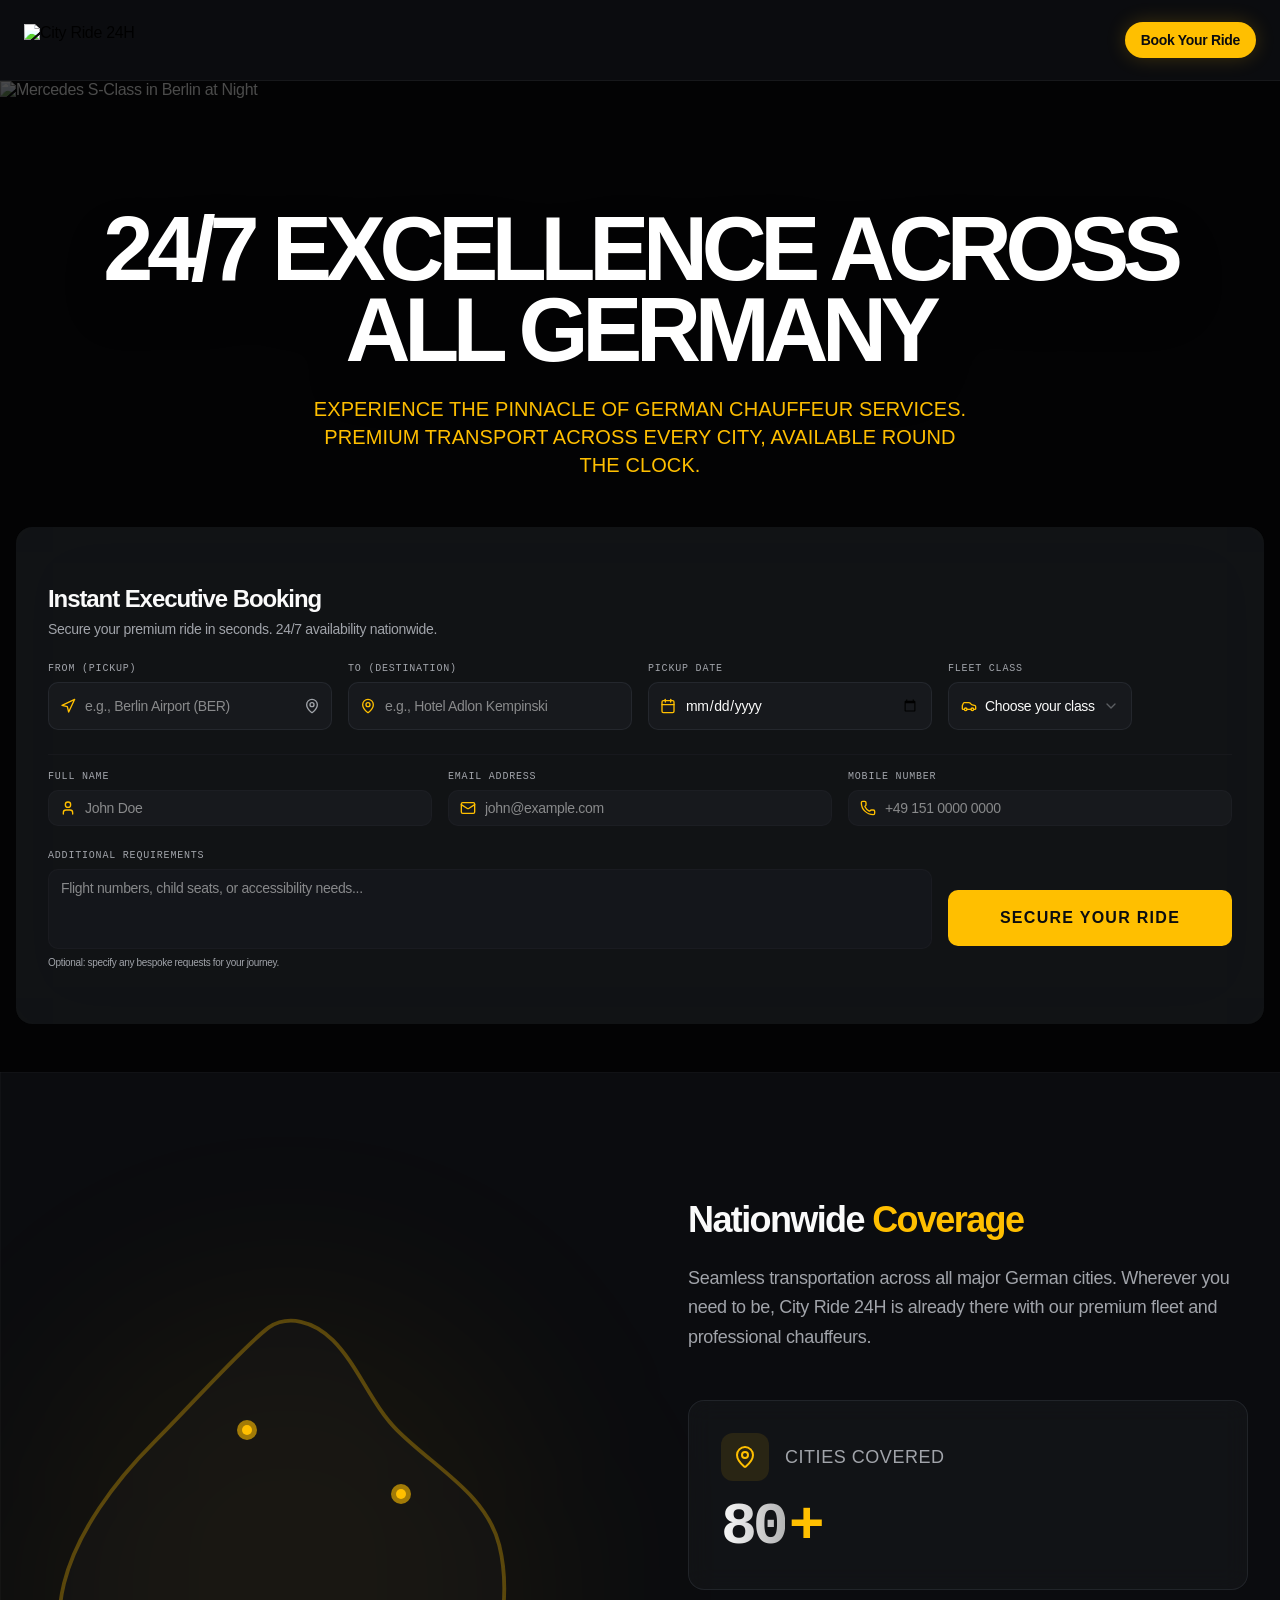
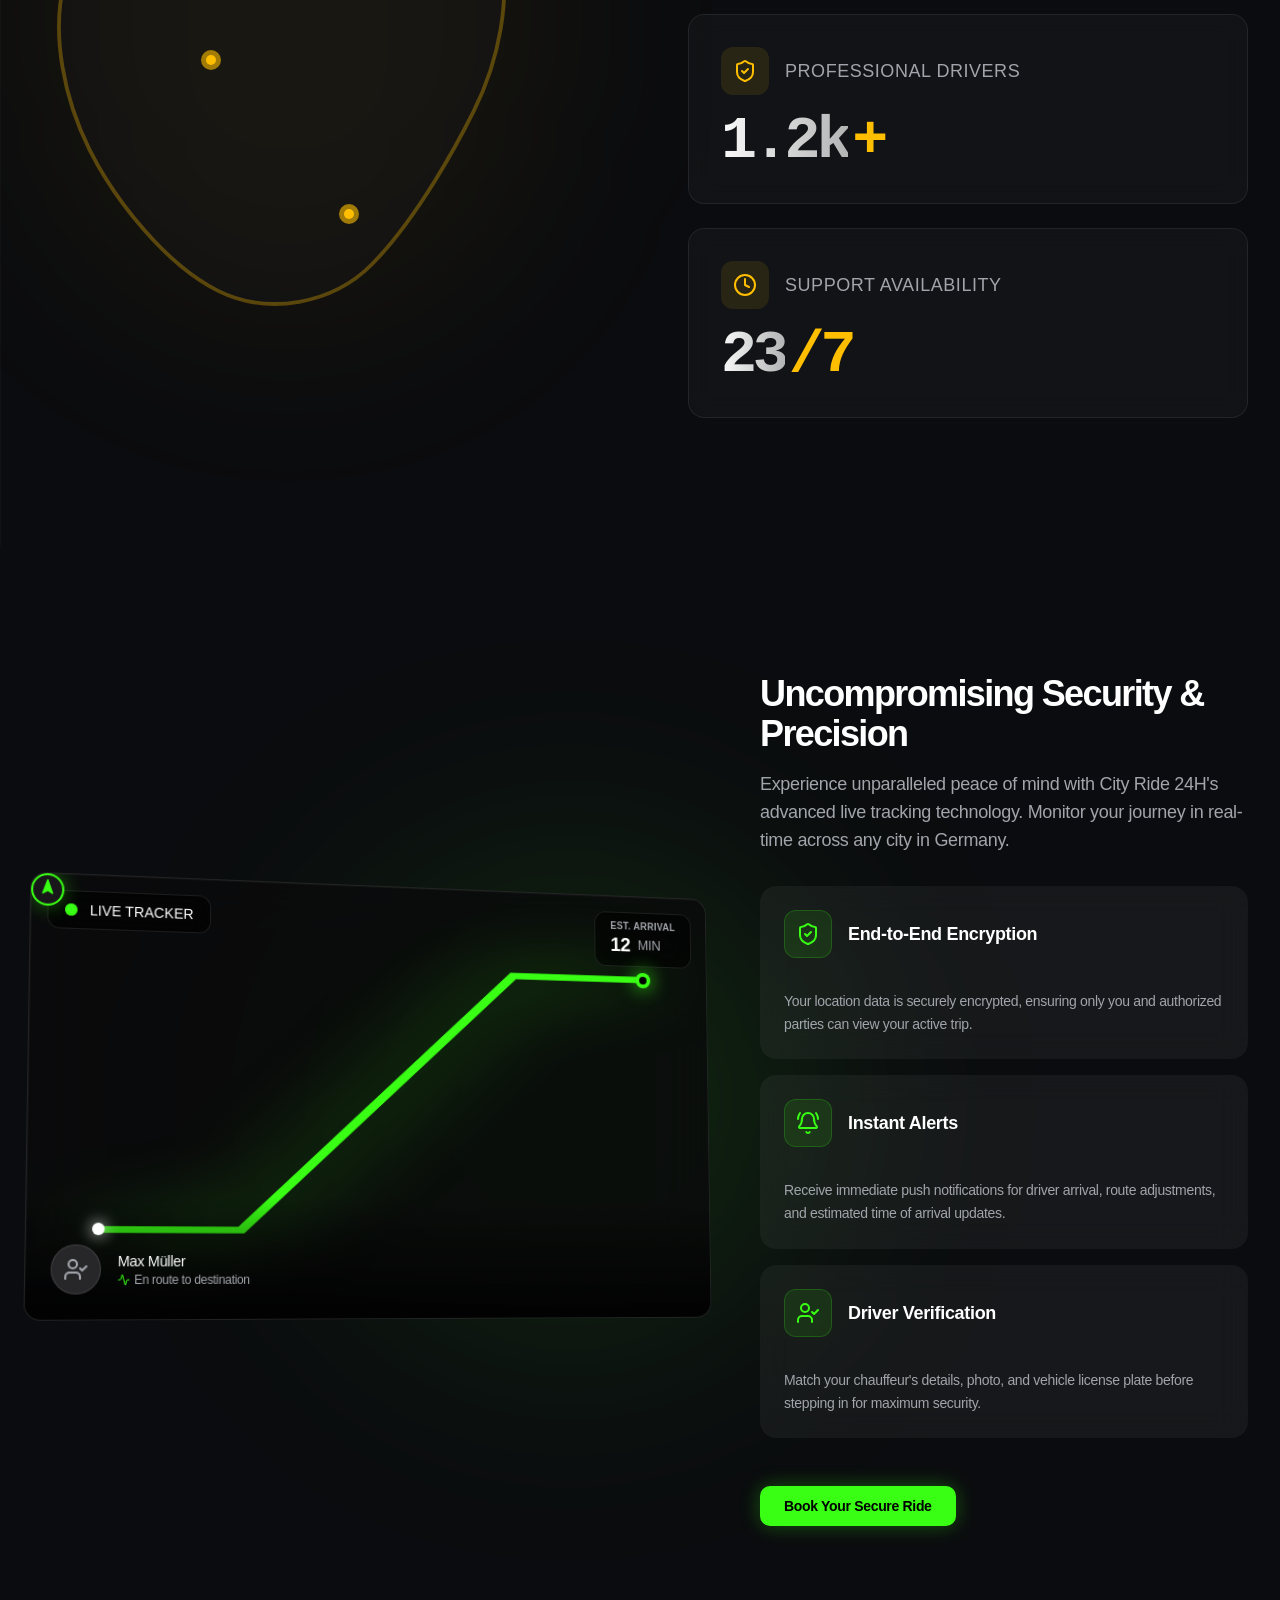
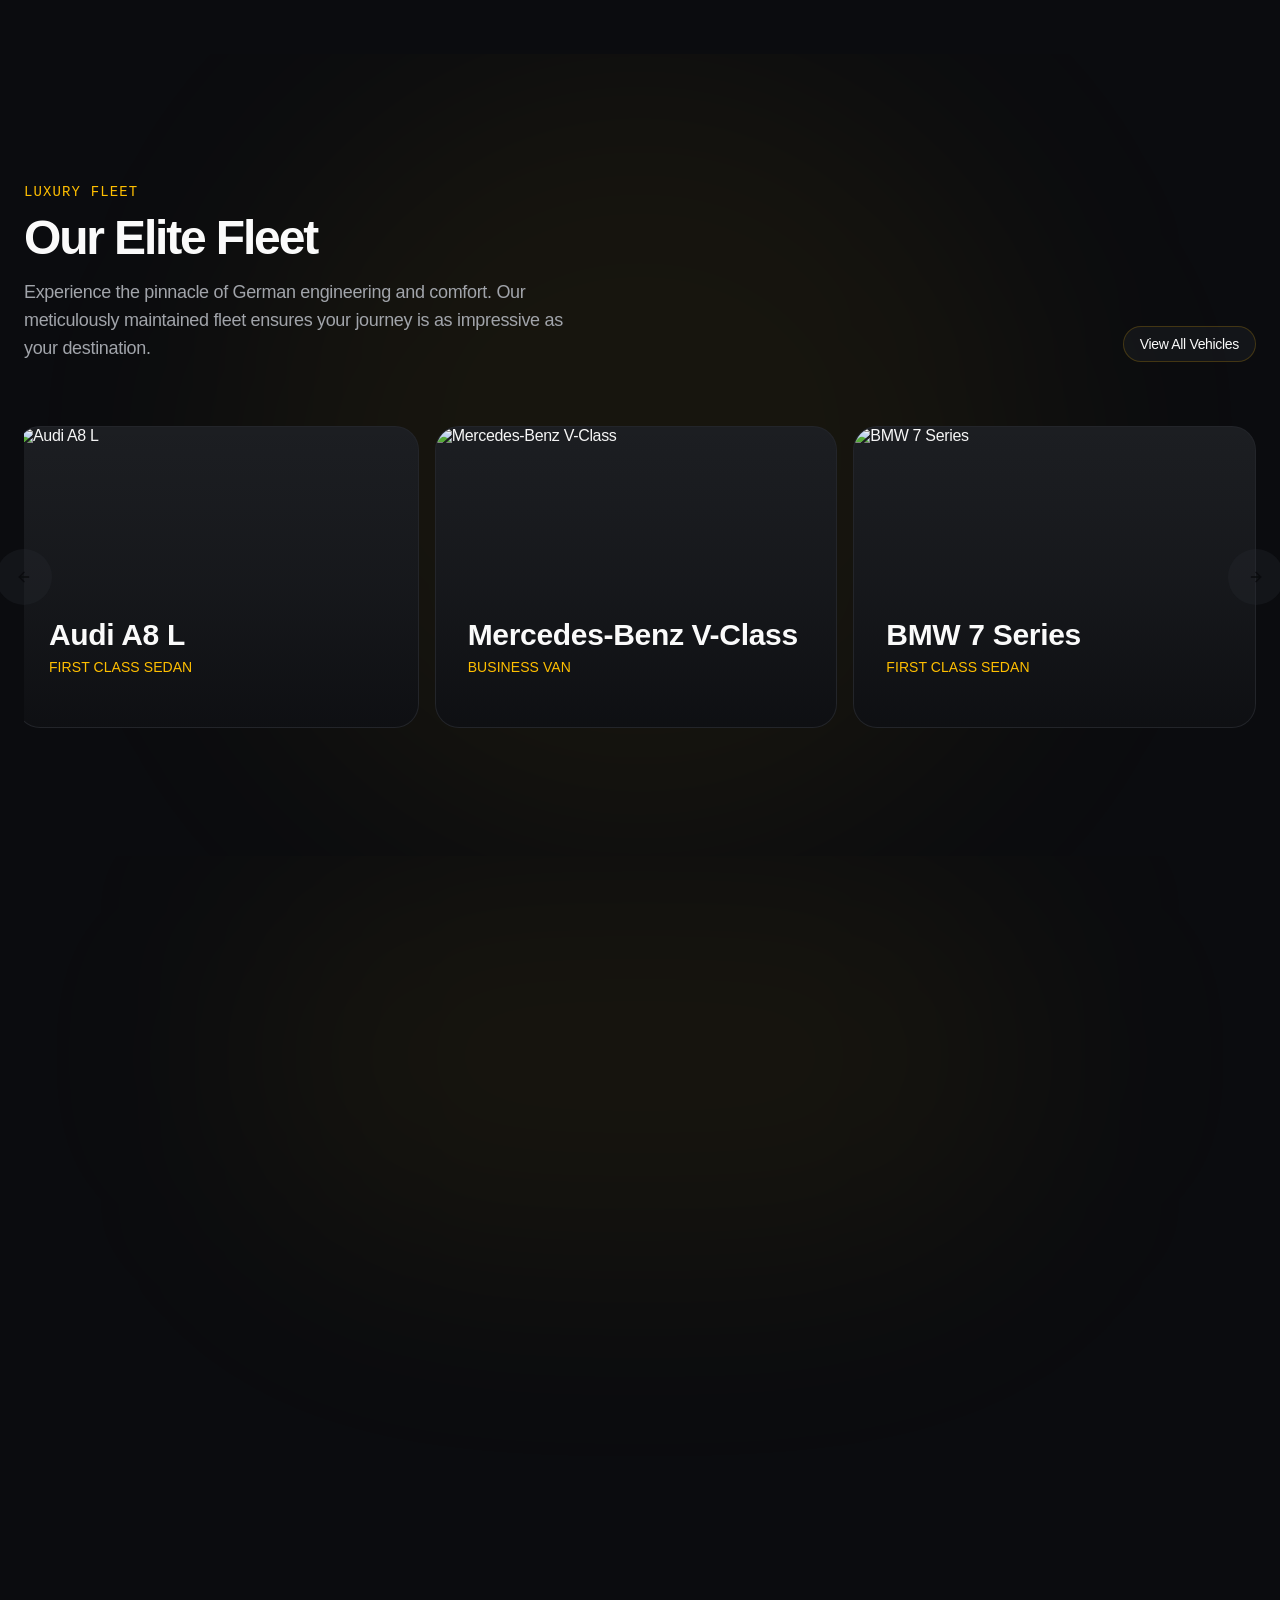
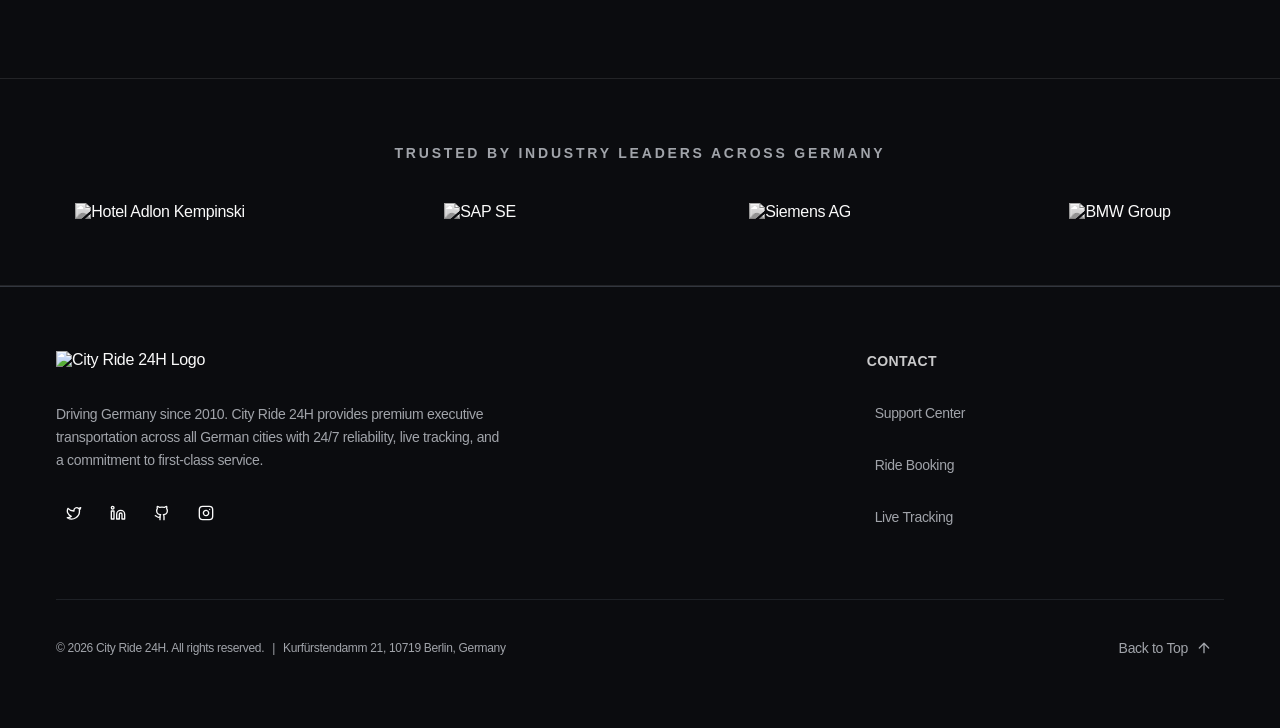
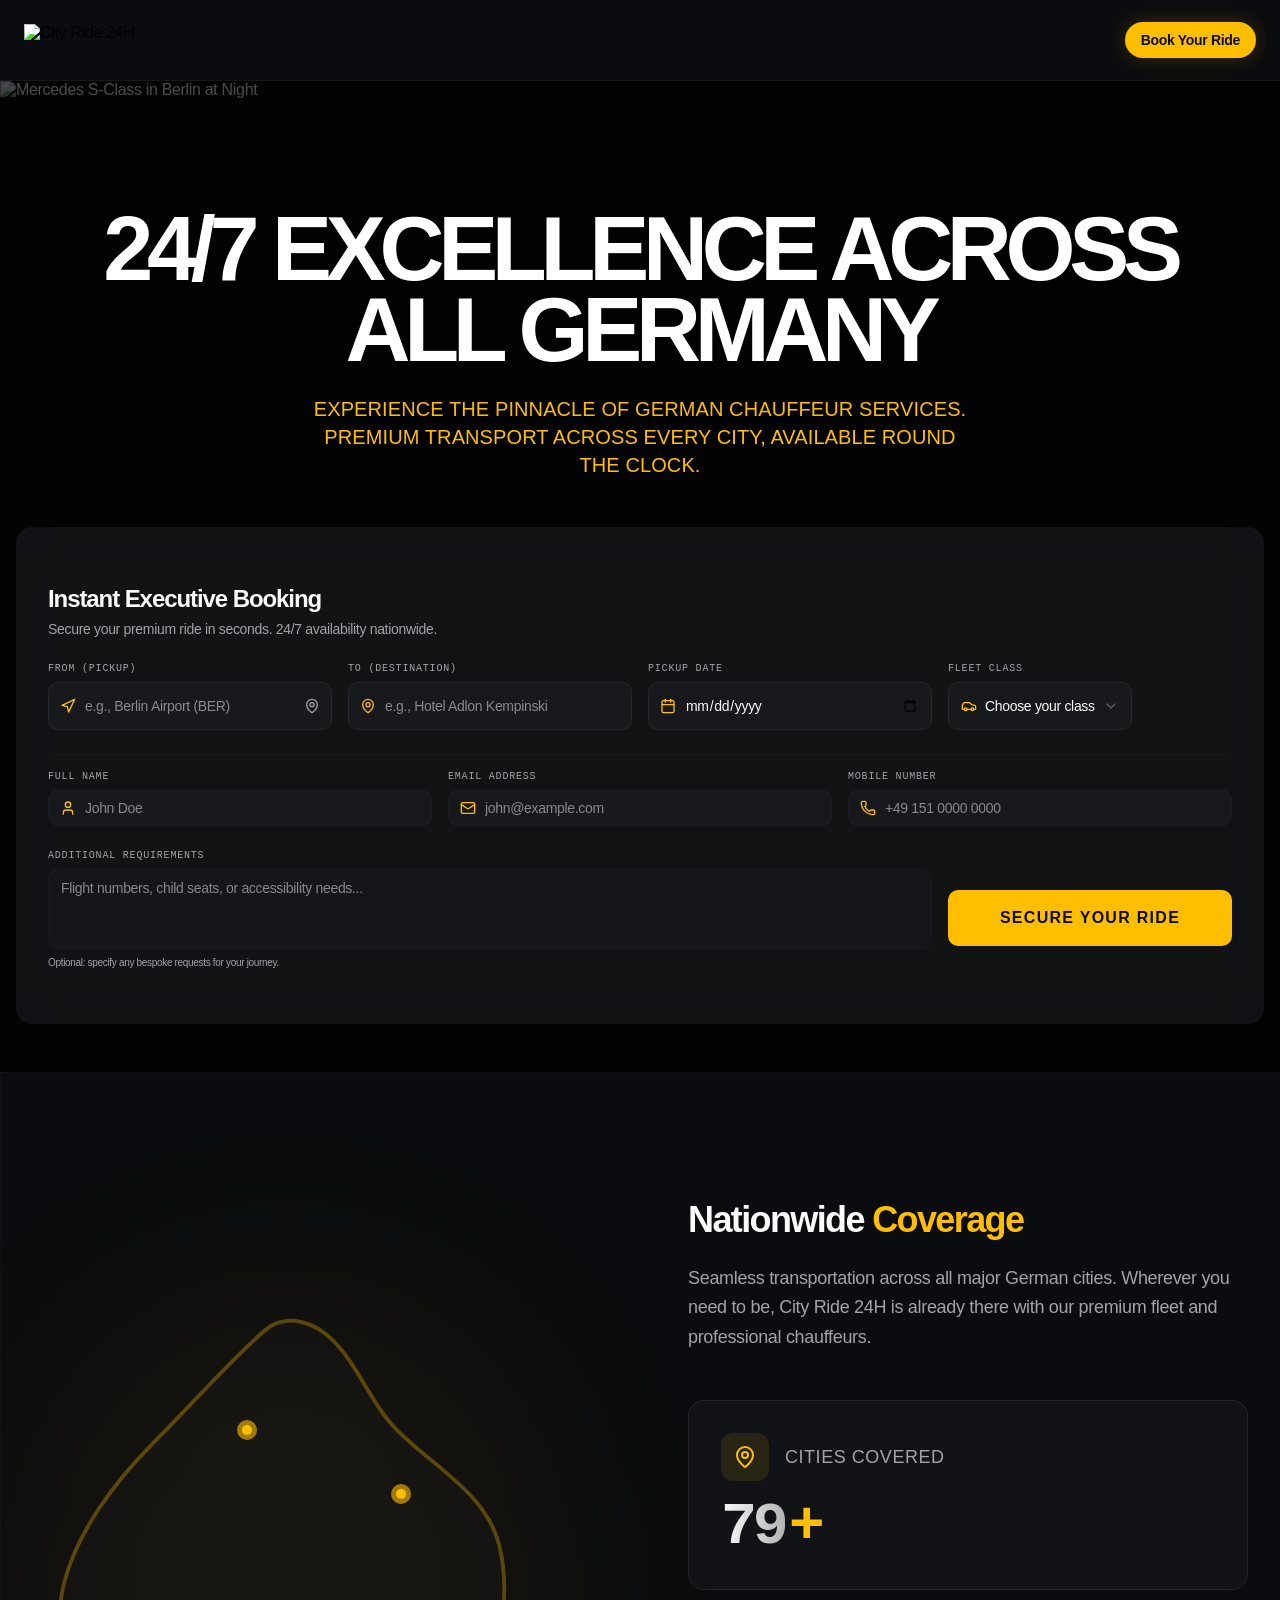
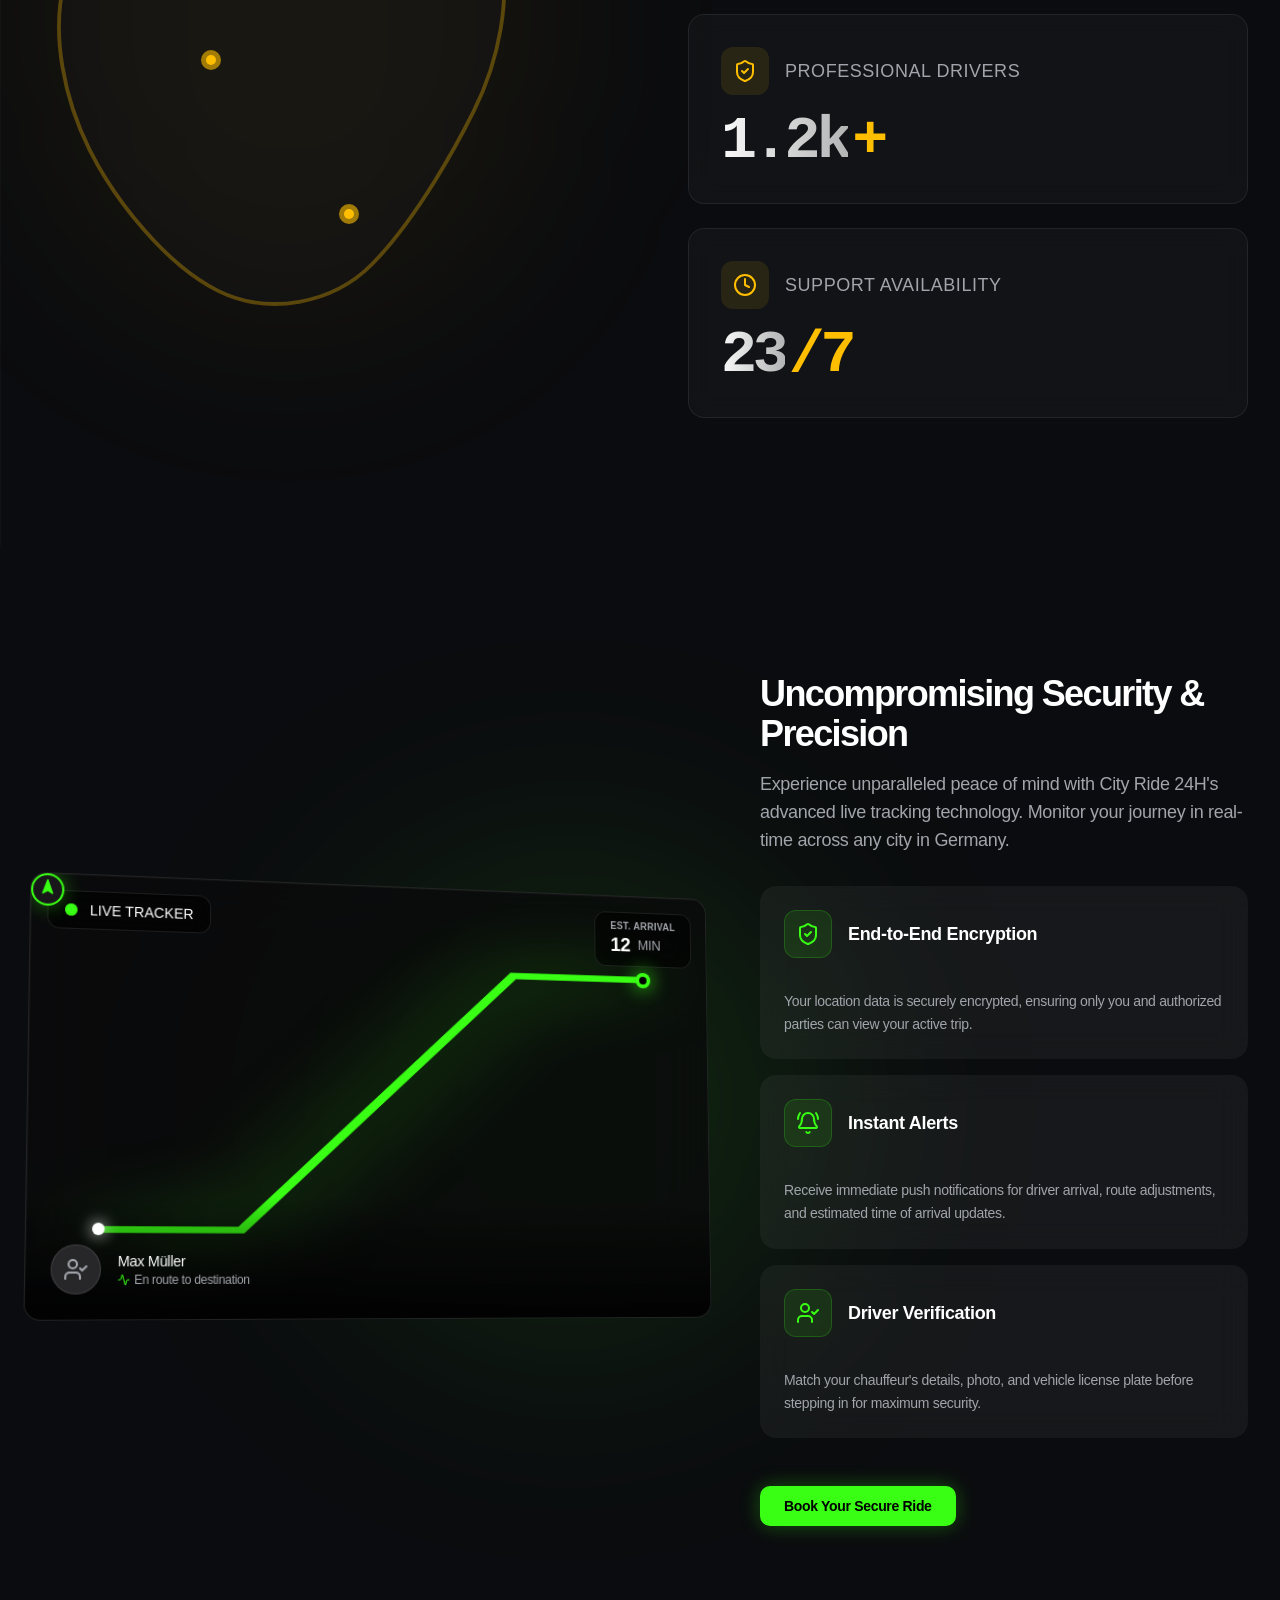
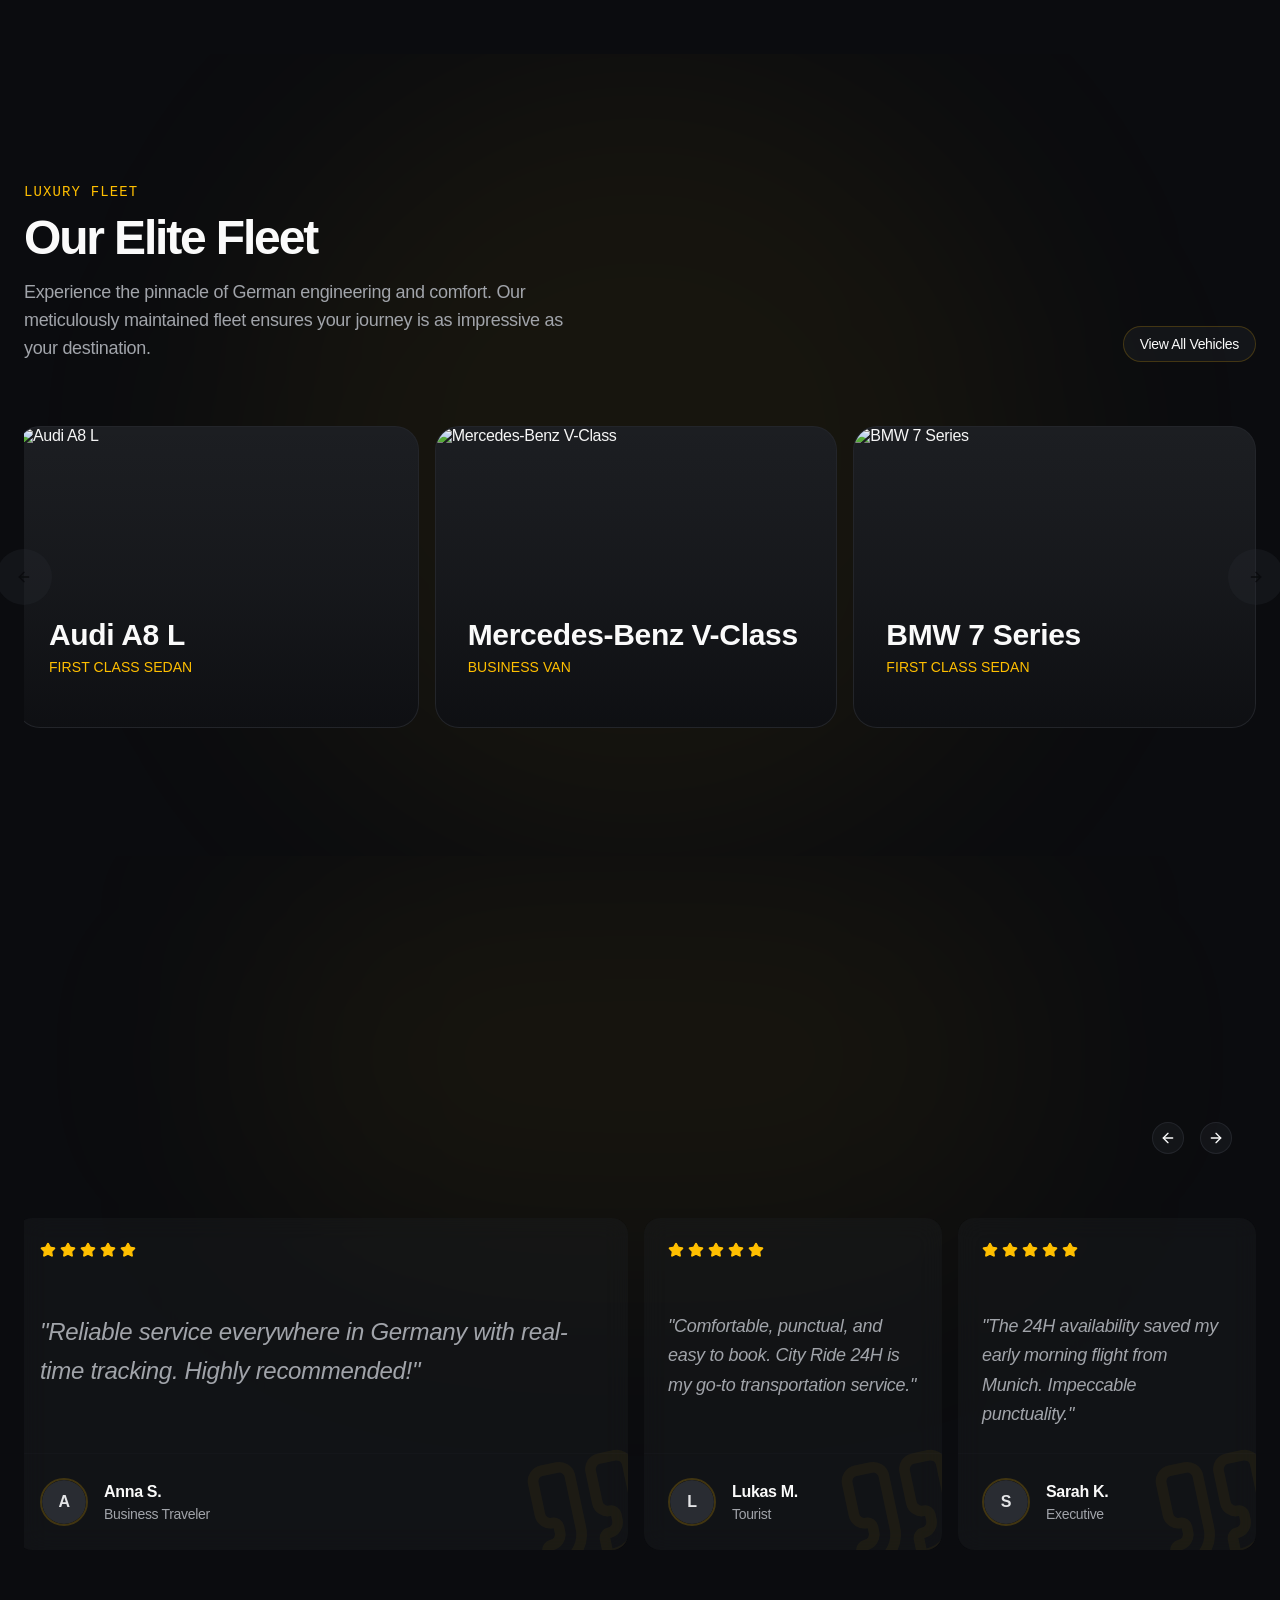
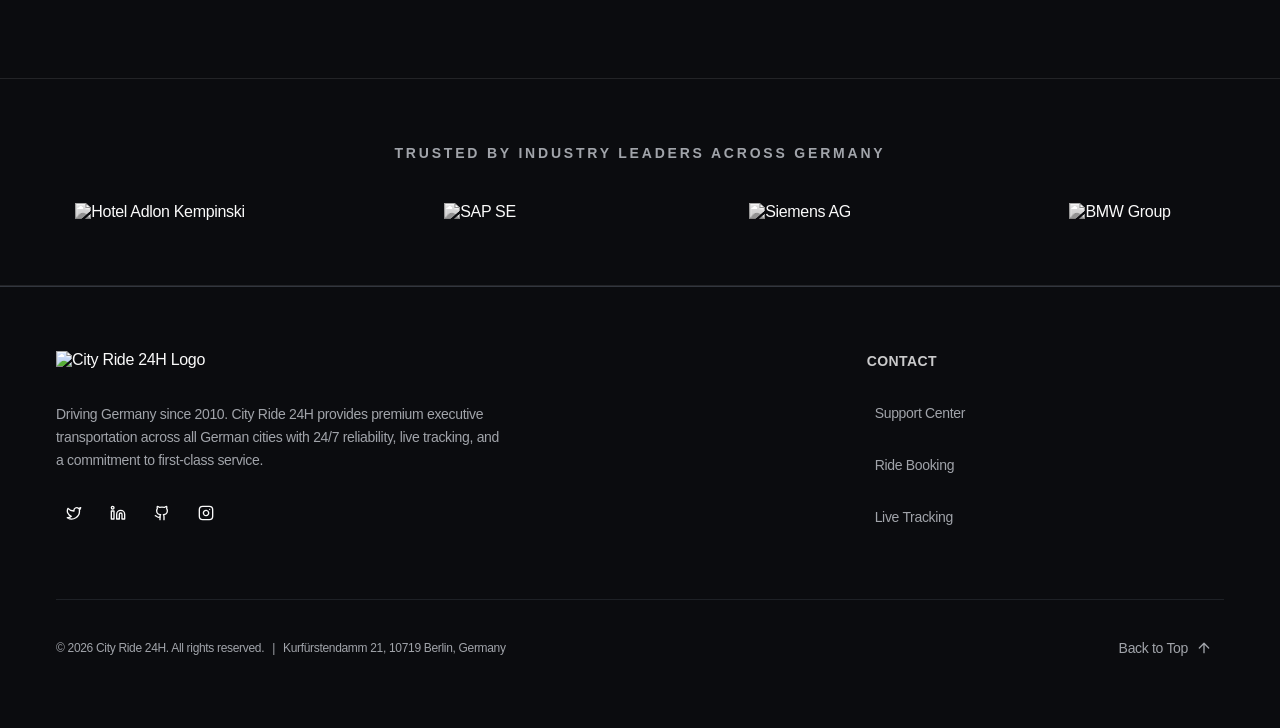
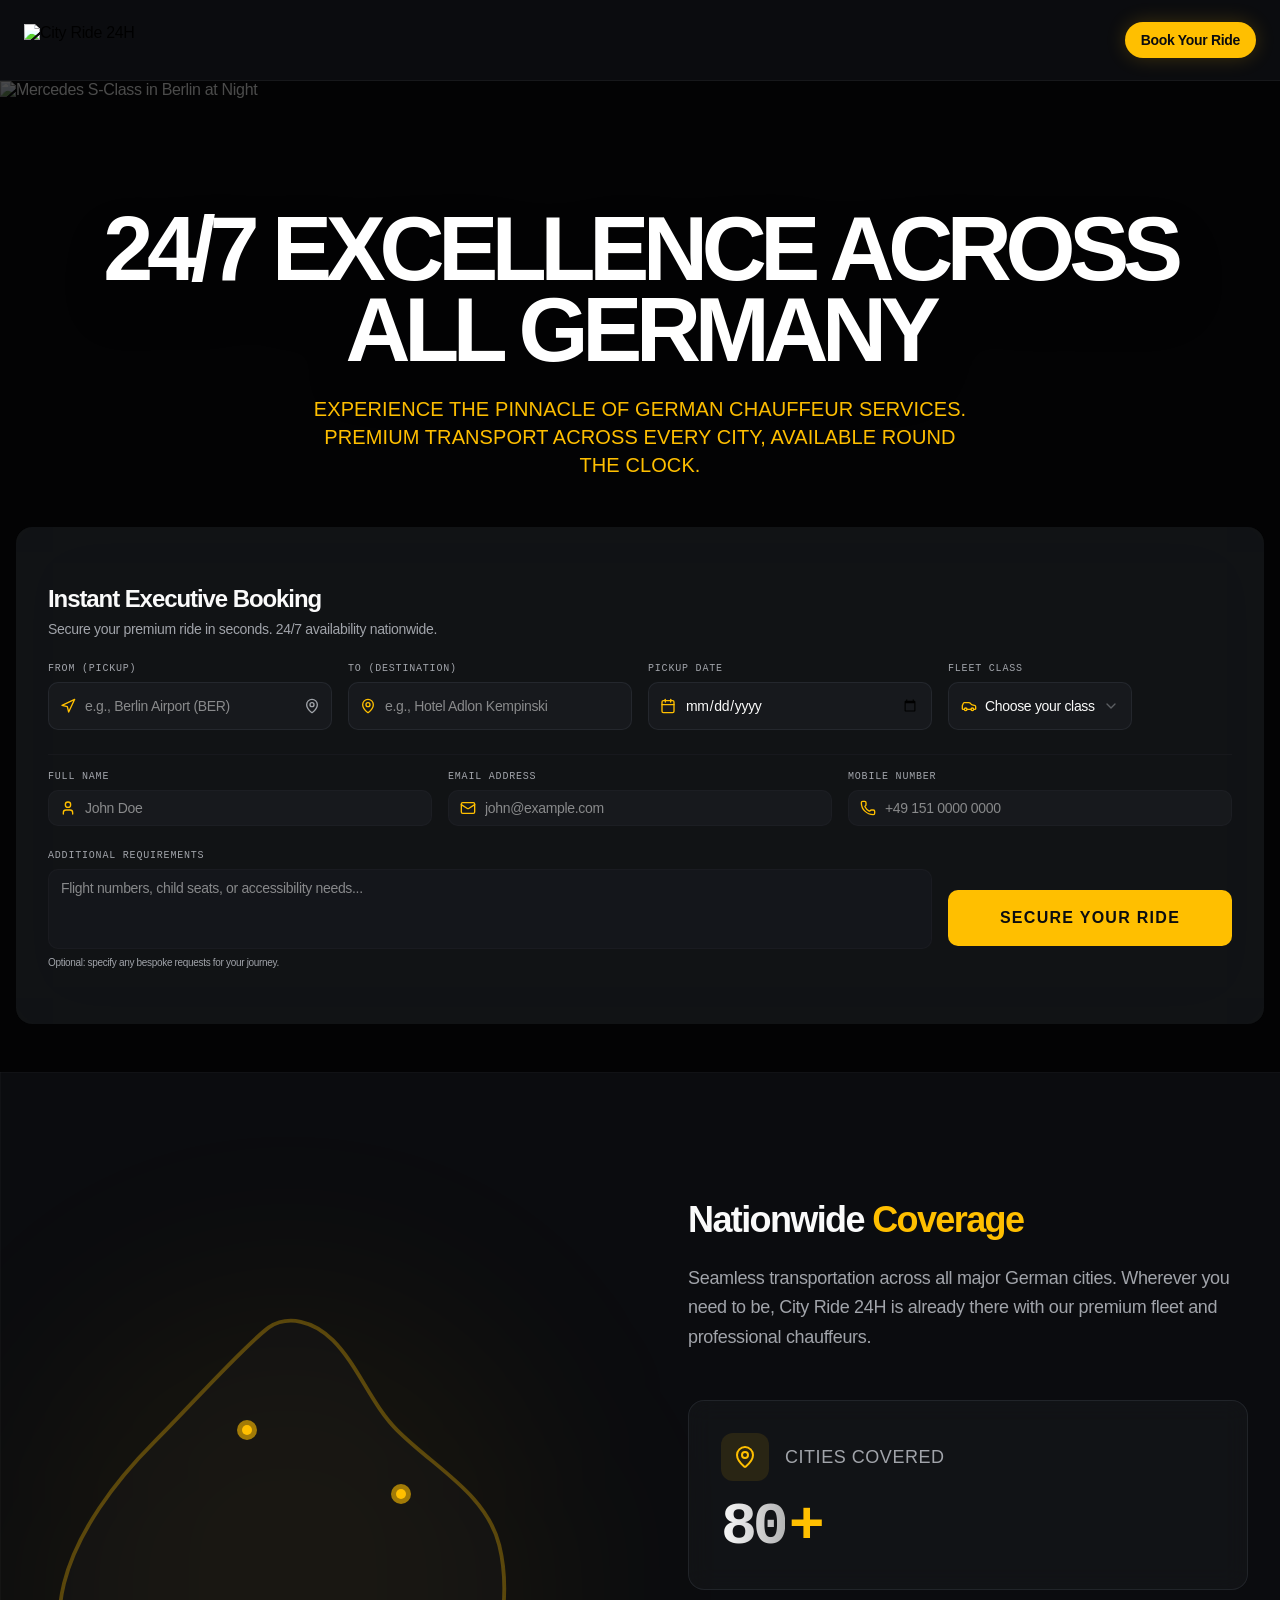
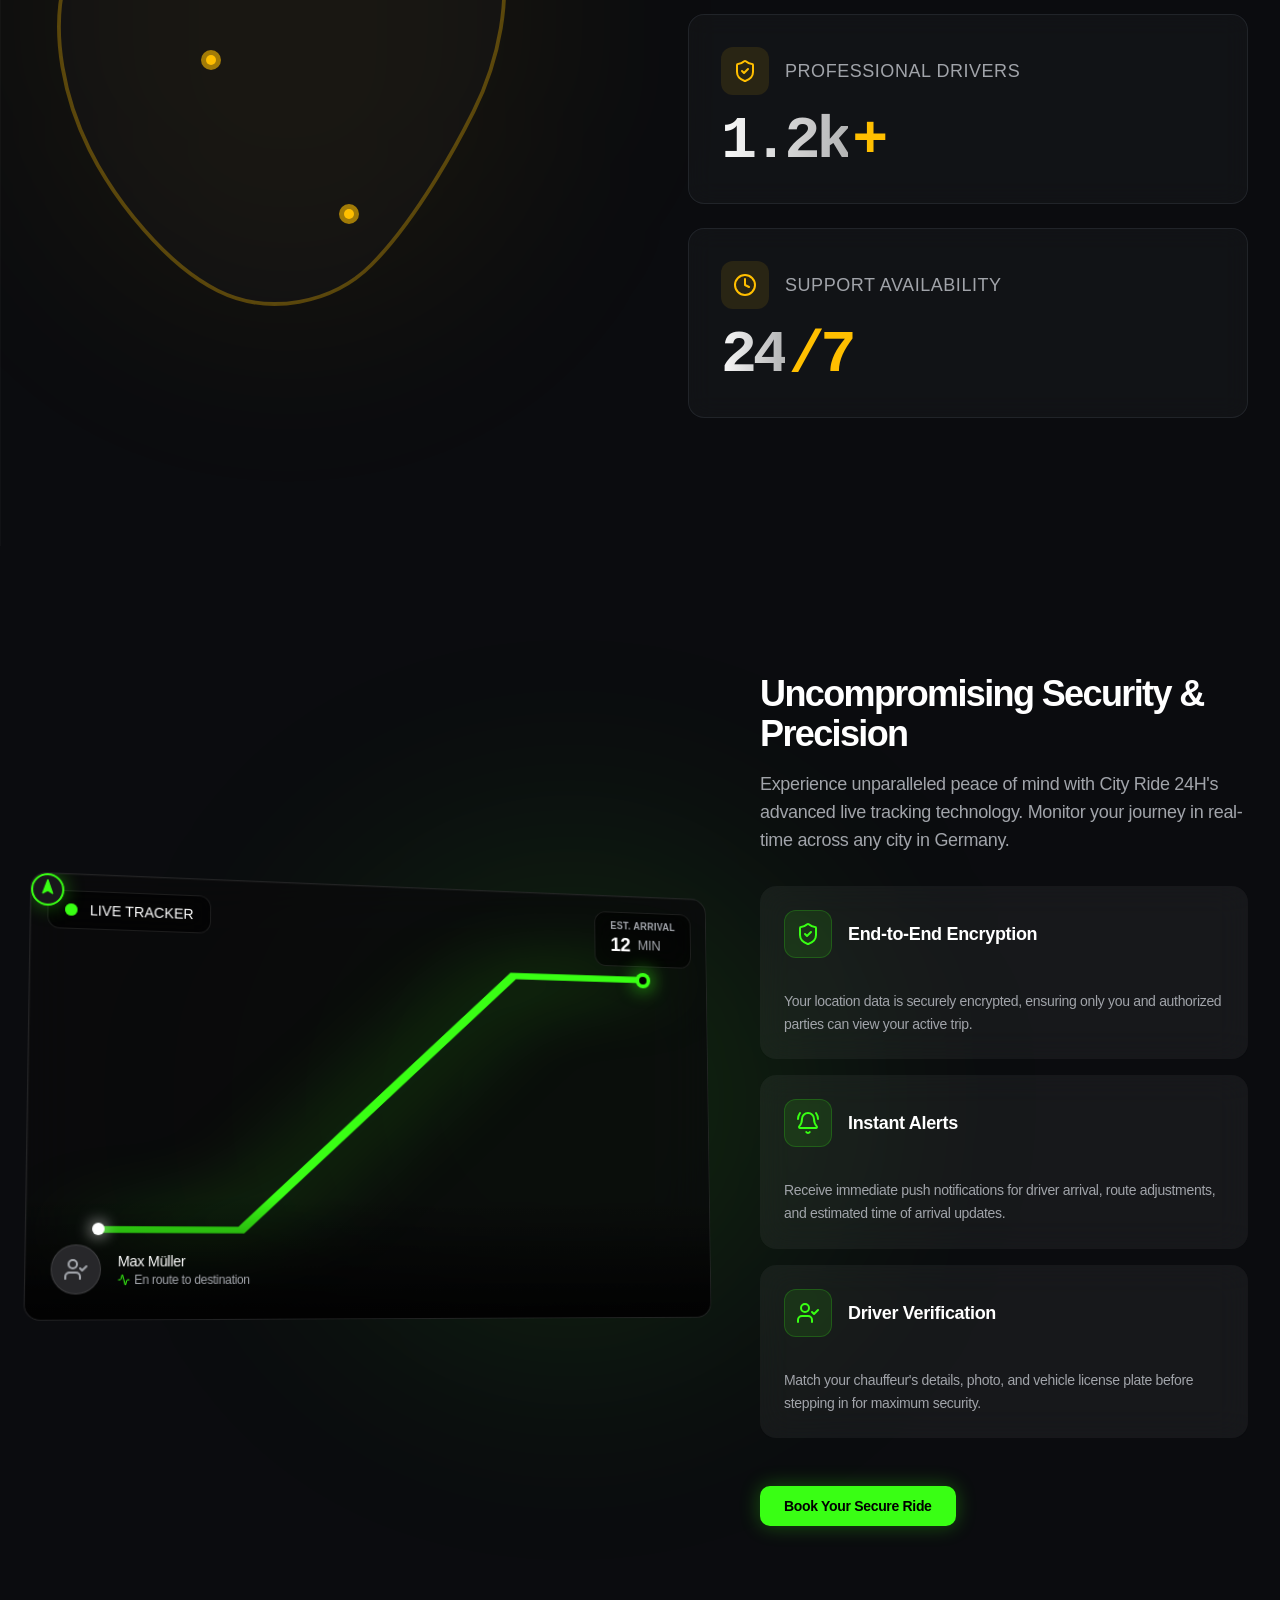
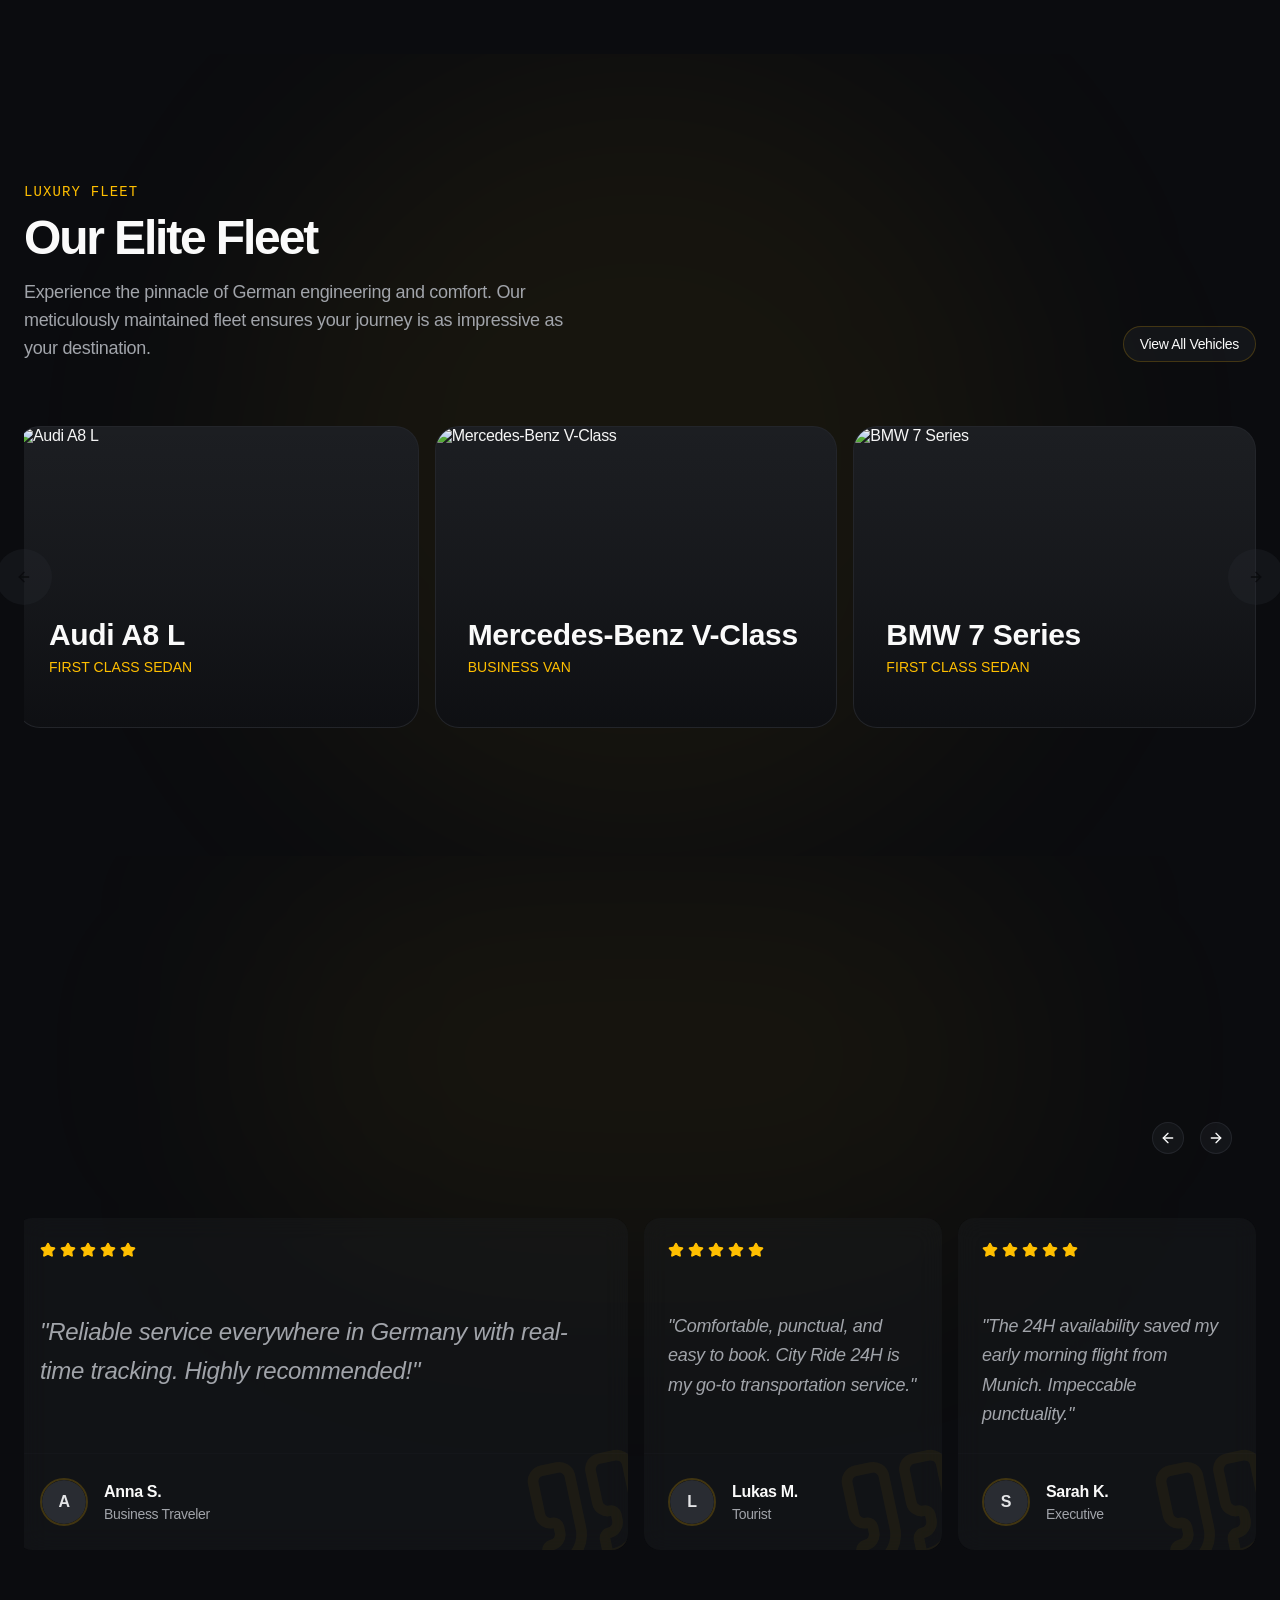
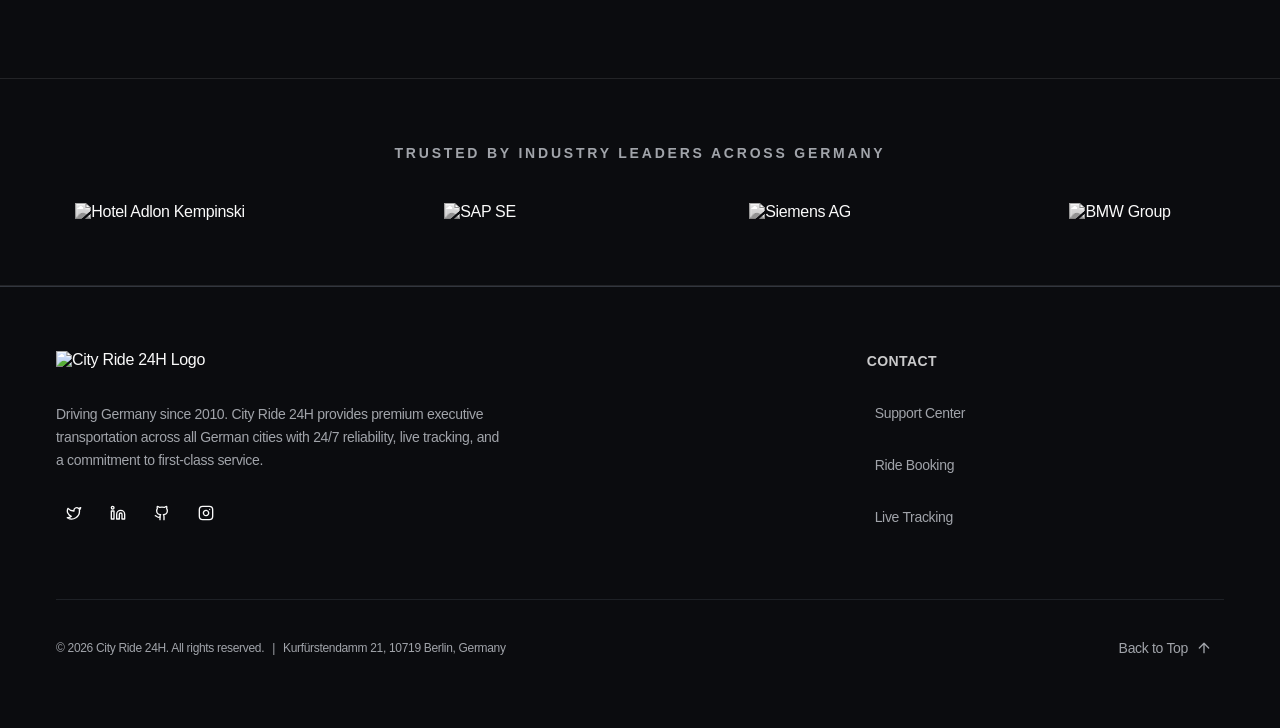
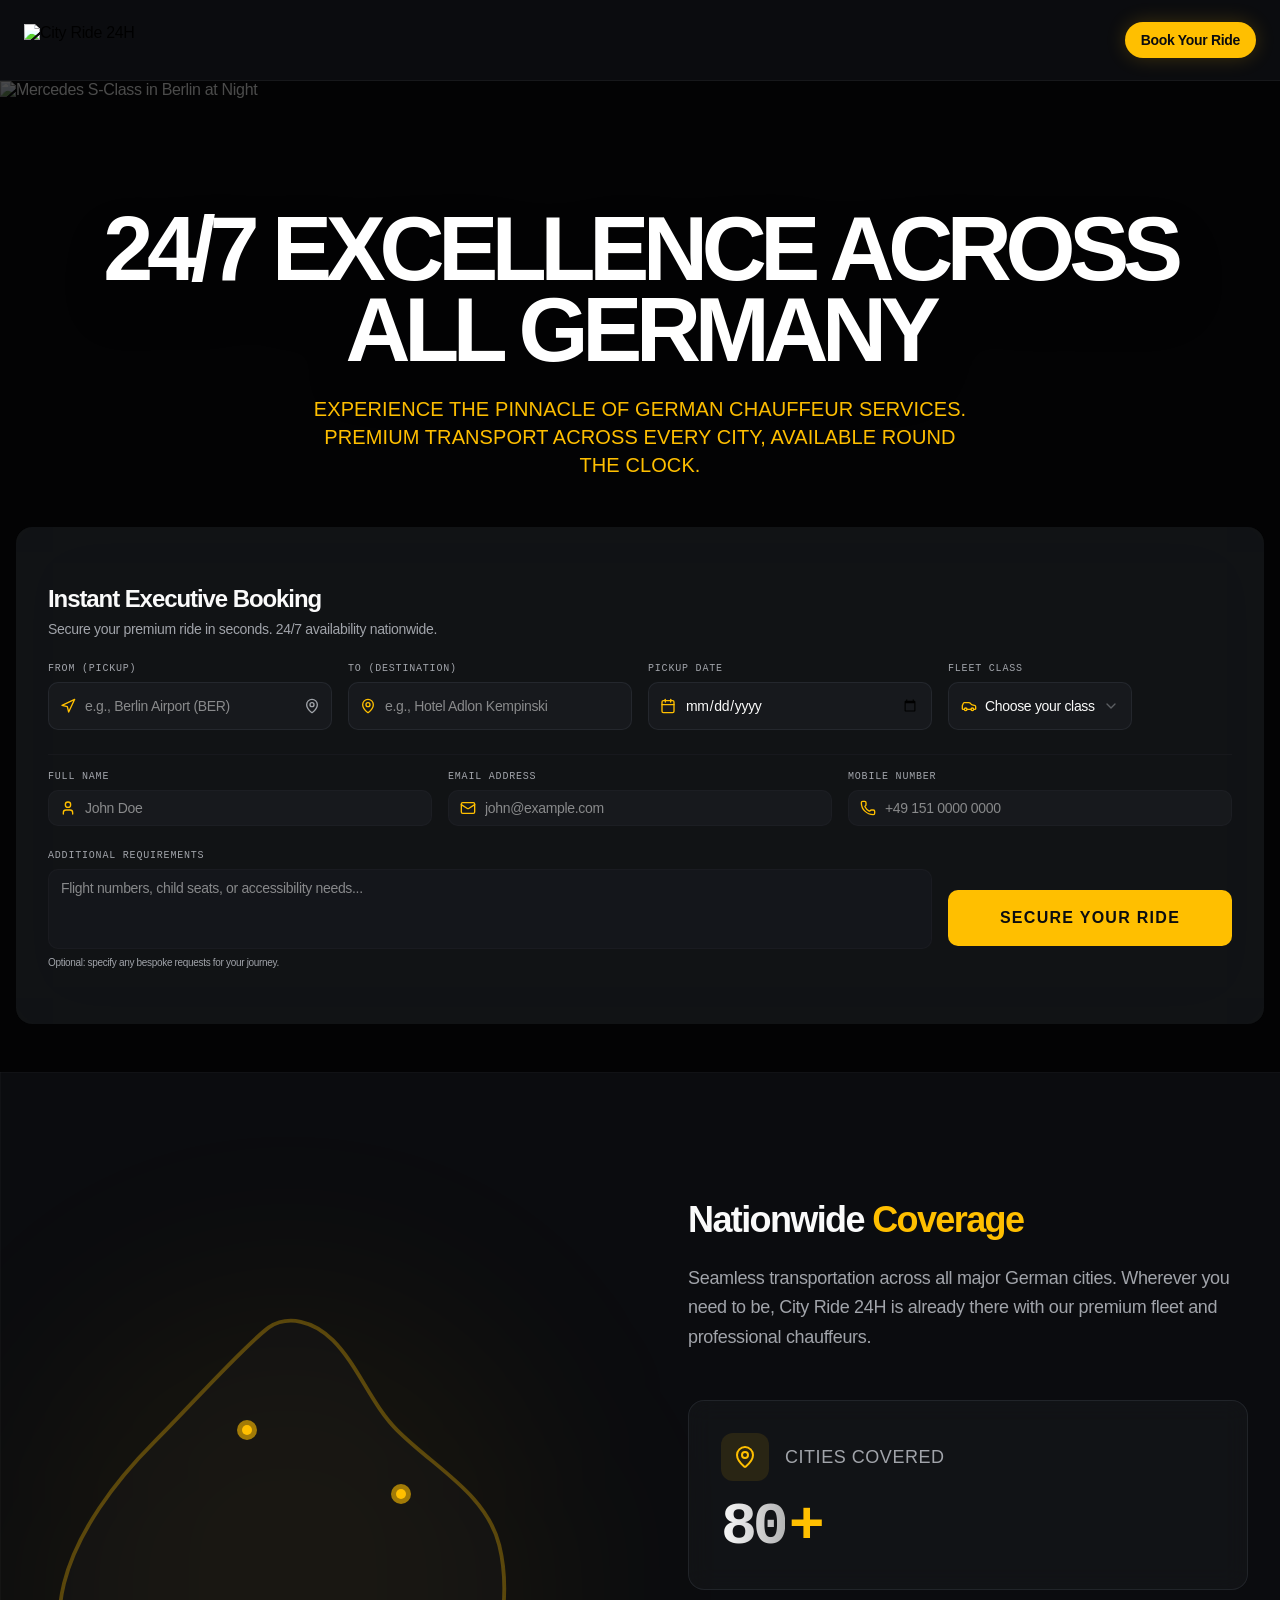
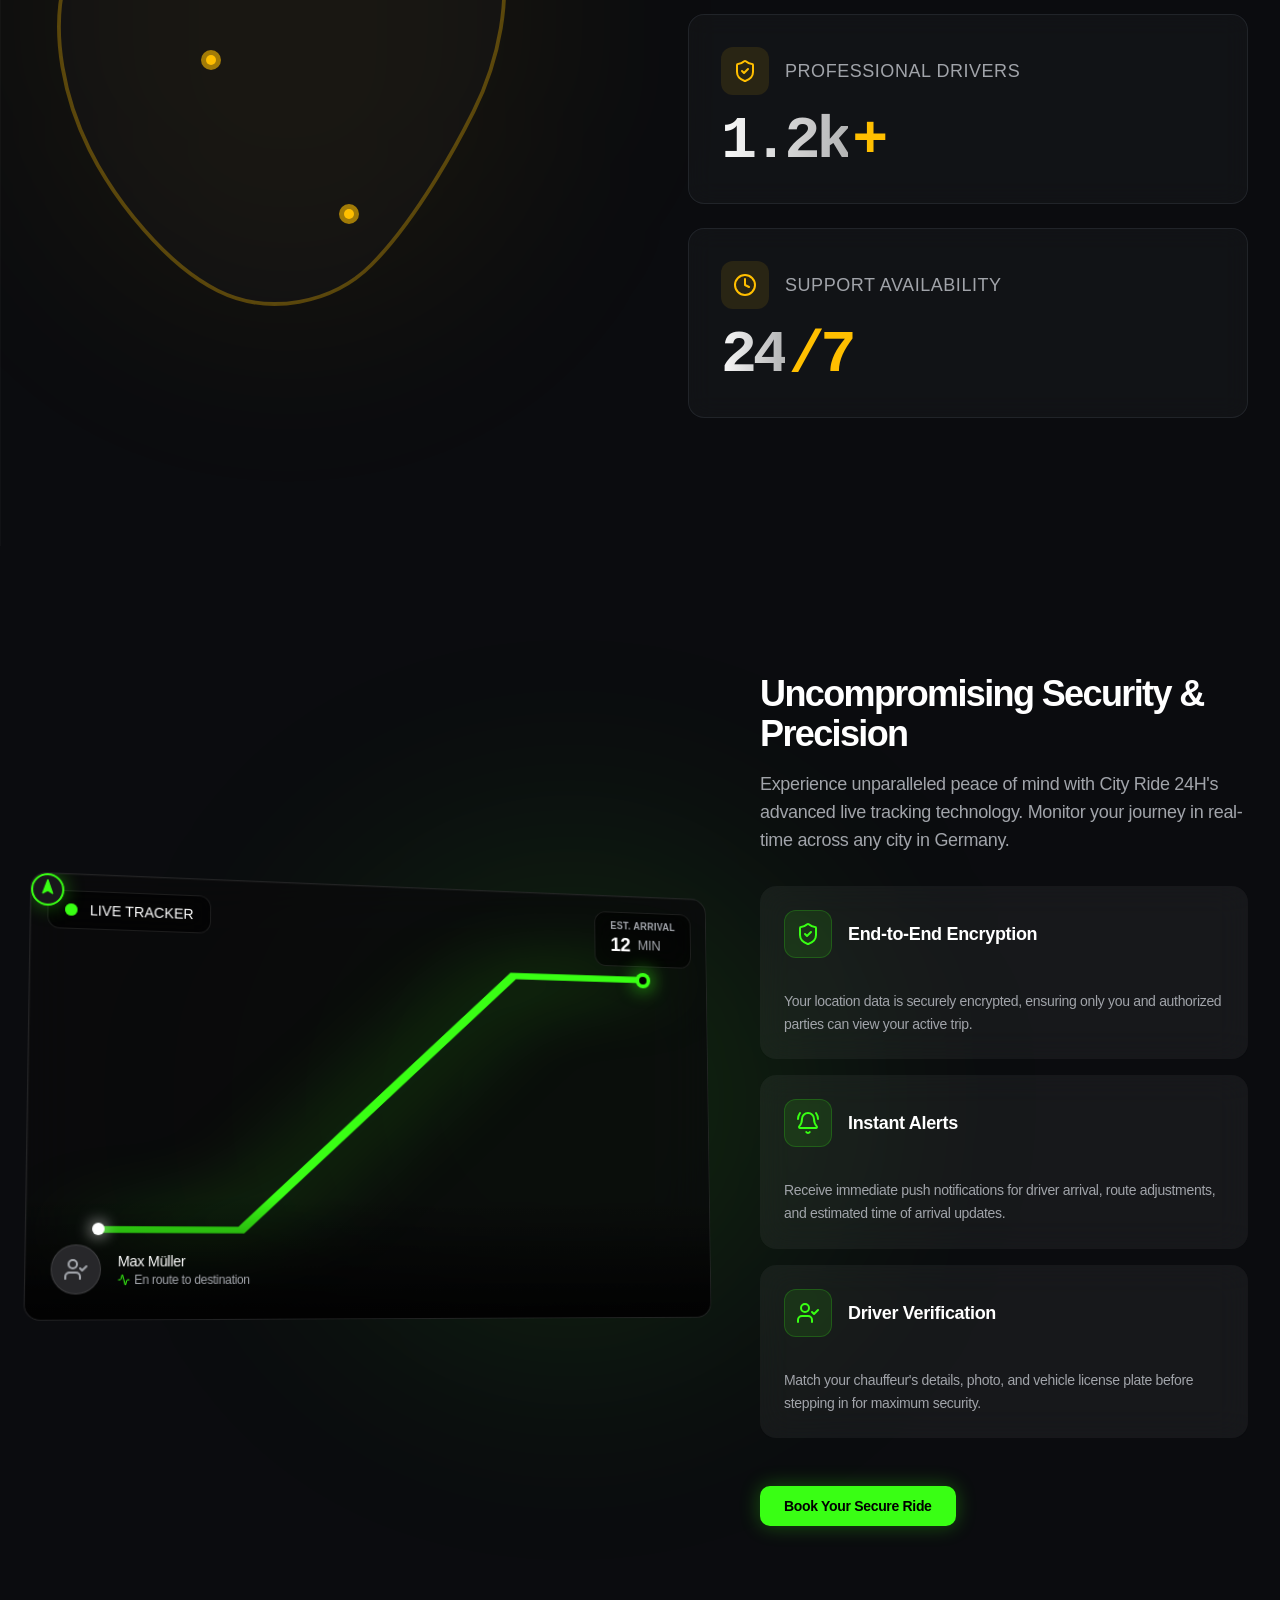
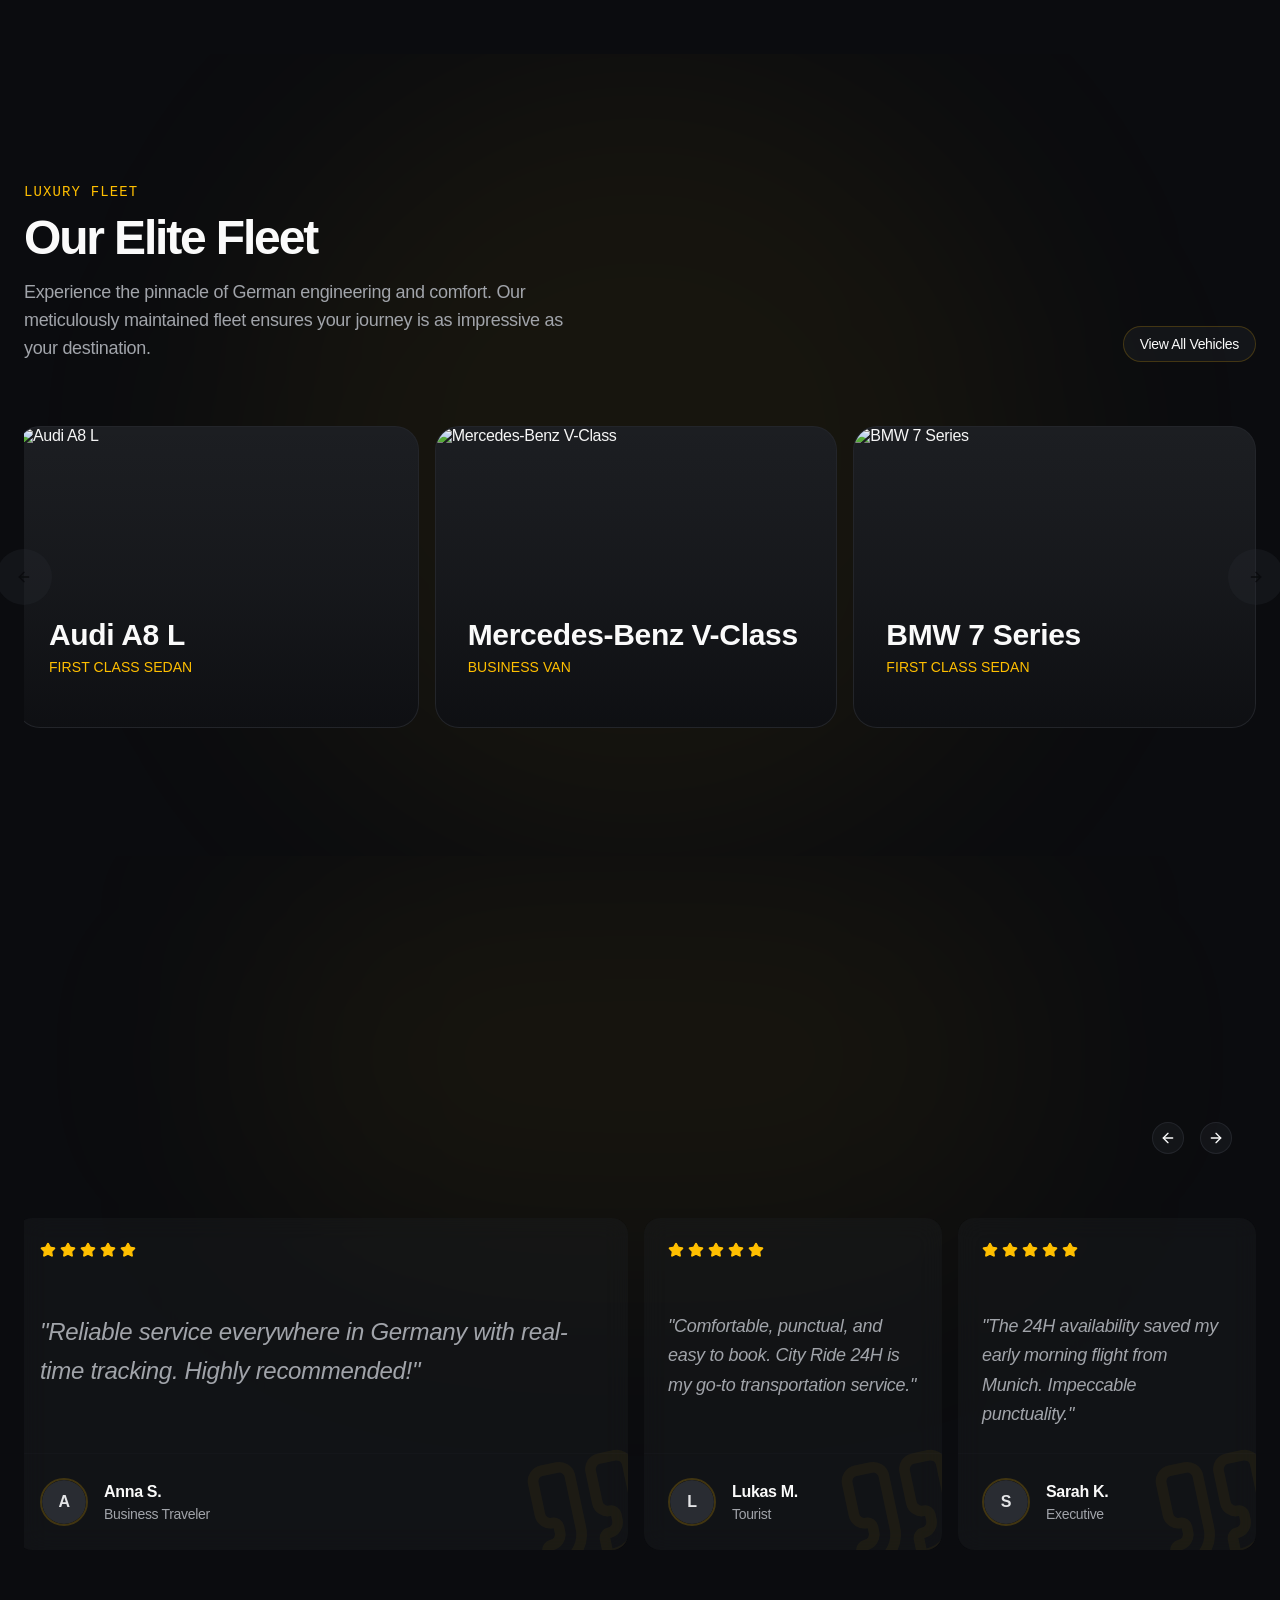
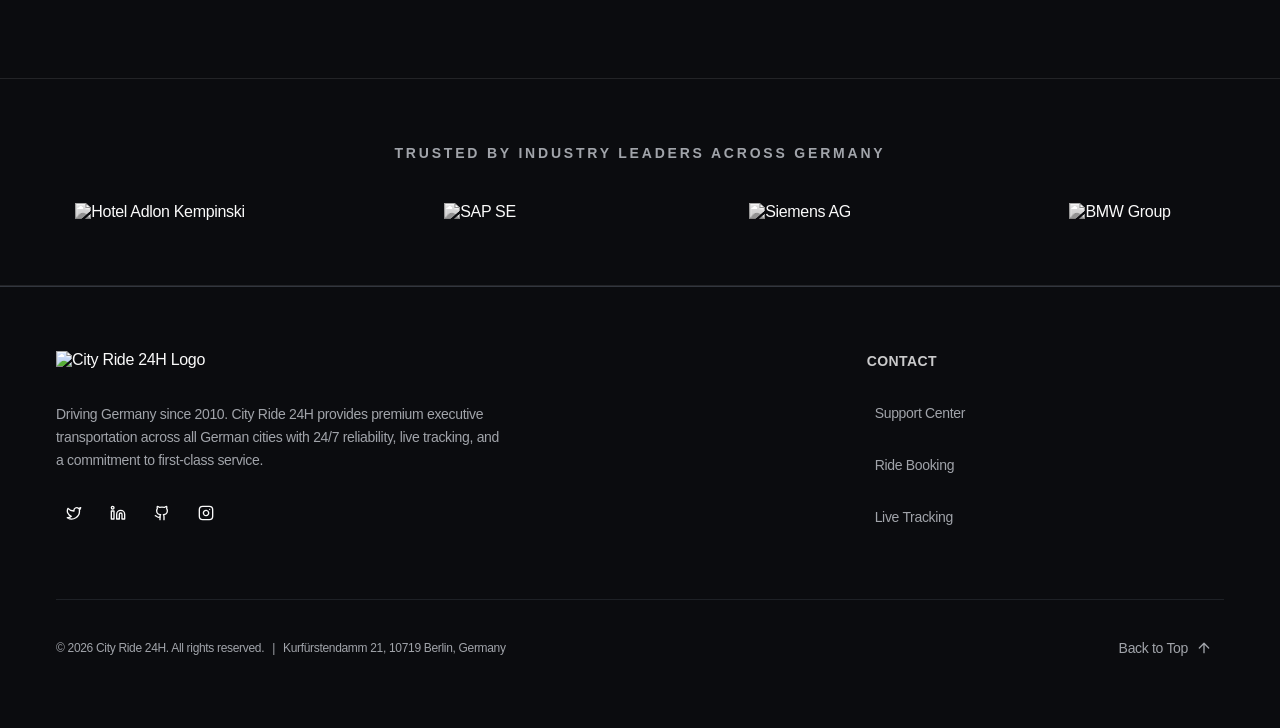
